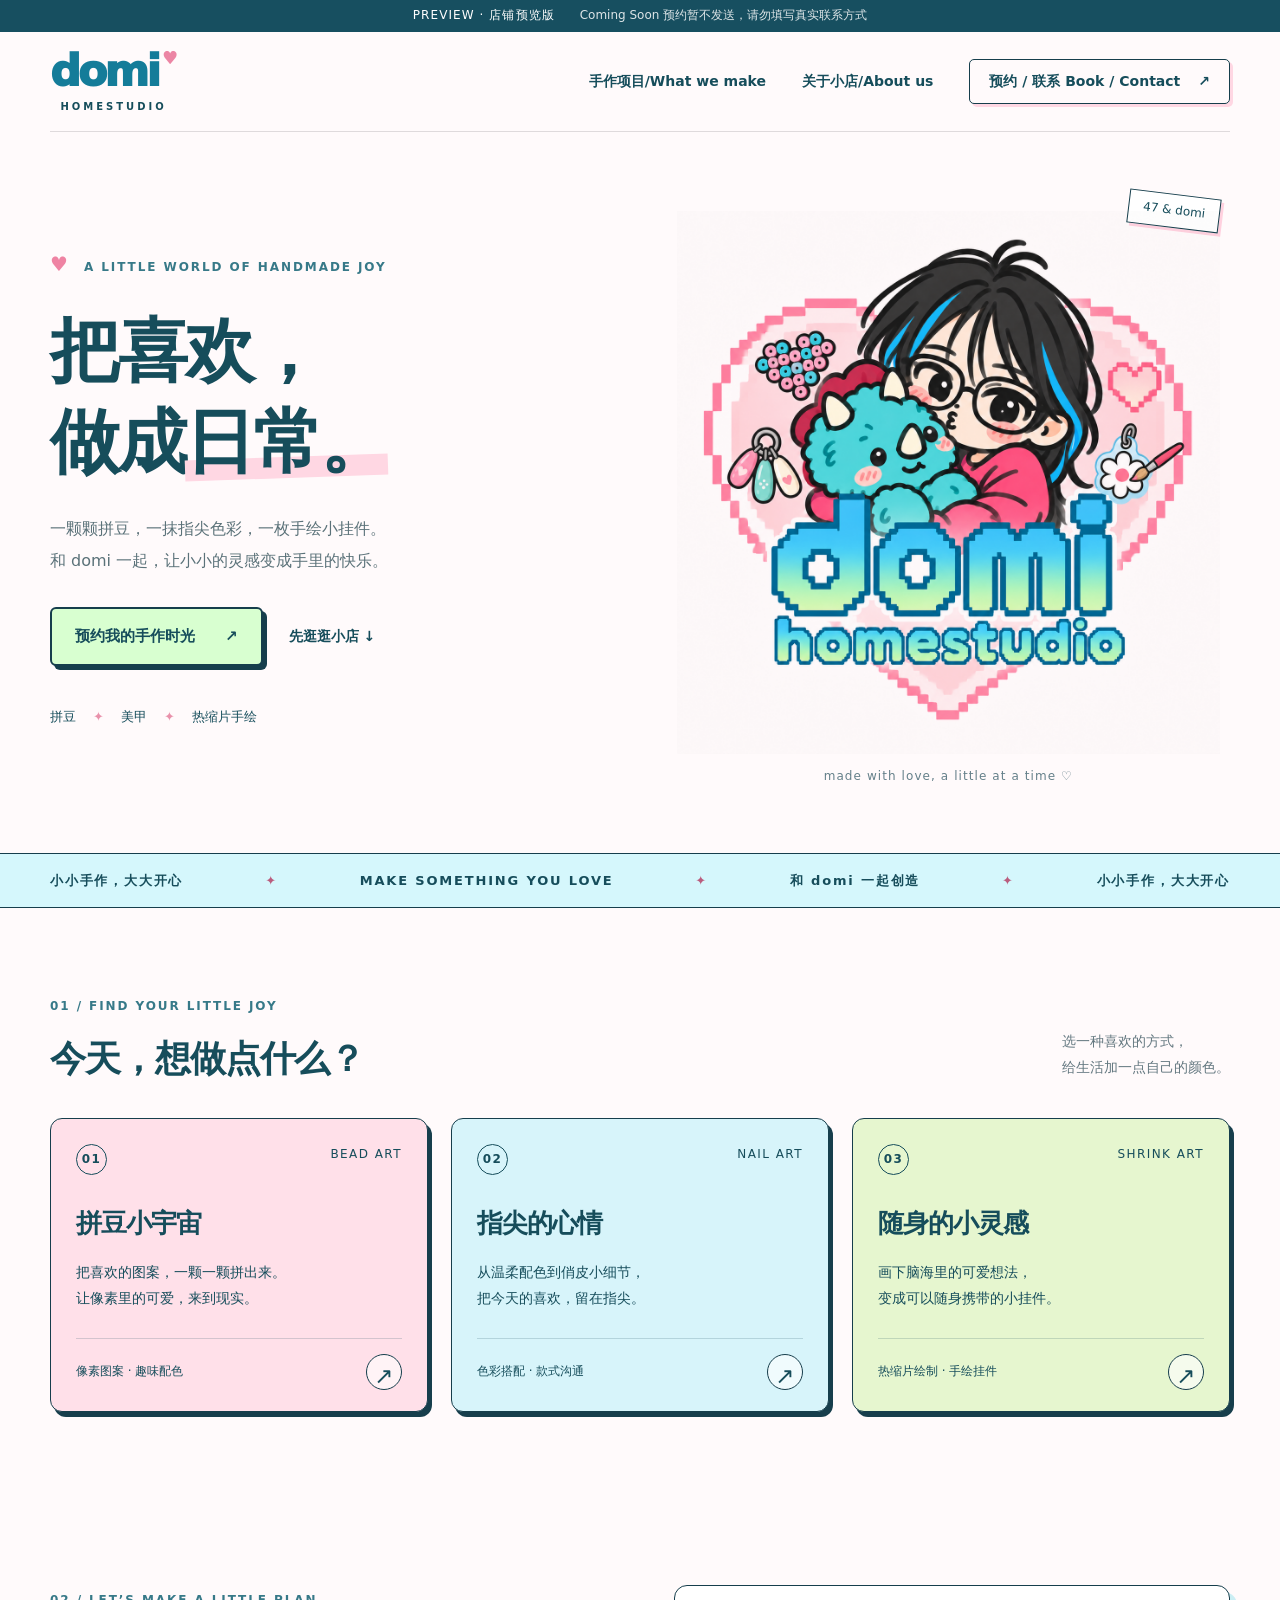
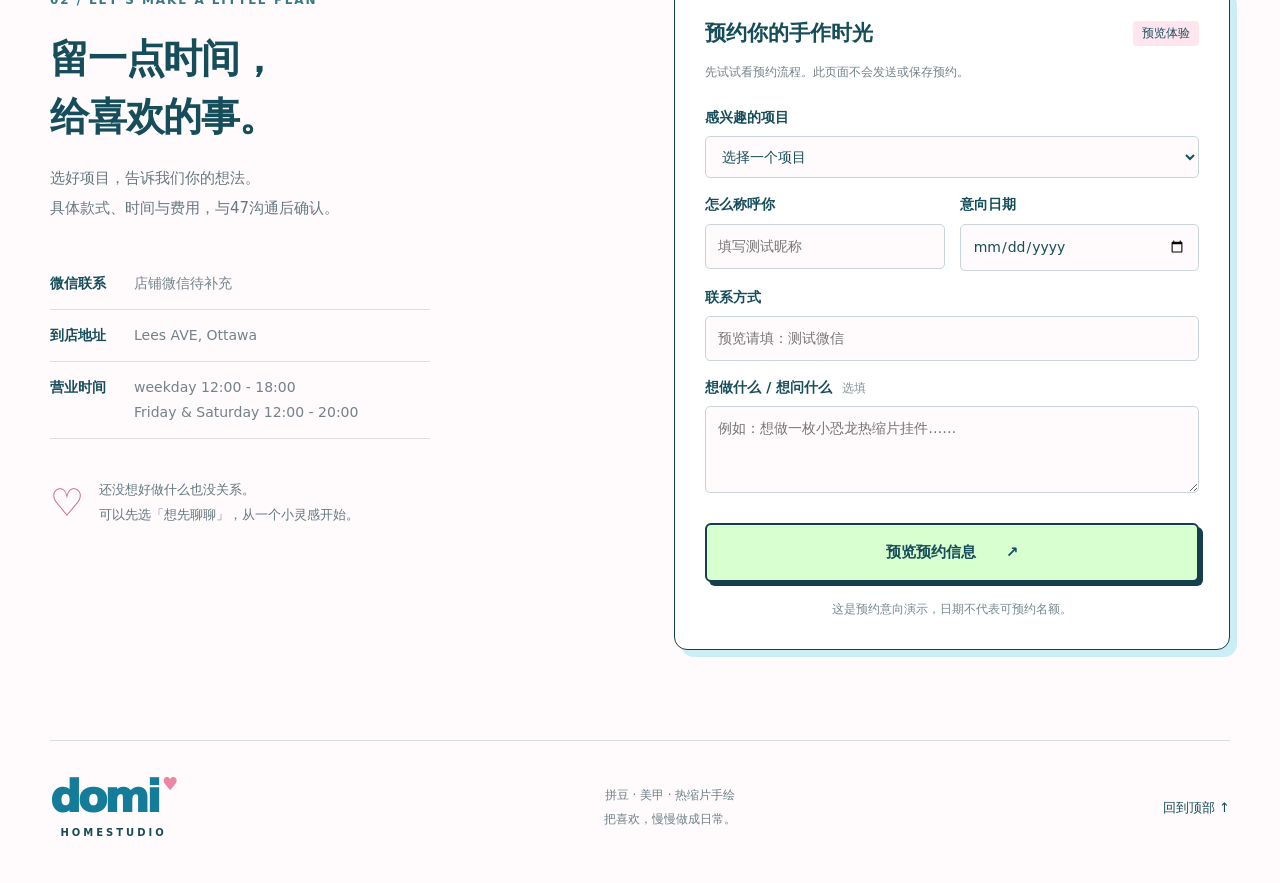
==== index.html @ f085764f "update something" ====
<!doctype html>
<html lang="zh-CN">

<head><meta charset="UTF-8">
    <meta name="viewport" content="width=device-width,initial-scale=1">
    <title>domi homestudio · 把喜欢，做成日常</title>
    <meta name="description" content="欢迎来到 domi 的手作小天地。探索拼豆、美甲与热缩片手绘，认识47和domi，预约属于你的手作时光。">
    <link rel="icon" href="favicon.svg" type="image/svg+xml">
    <link rel="stylesheet" href="style.css">
    <script src="app.js" defer></script>
</head>

<body>

<div class="preview-note">PREVIEW · 店铺预览版 <span>Coming Soon 预约暂不发送，请勿填写真实联系方式</span></div>

<header>
    <a class="brand" href="#home" aria-label="domi 首页">
    <strong>domi<span>♥</span></strong>
    <small>HOMESTUDIO</small></a>
    <nav aria-label="主导航">
        <a href="#crafts">手作项目/What we make</a>
        <a href="#about">关于小店/About us</a>
        <a href="#contact" class="nav-cta">预约 / 联系 Book / Contact<span>↗</span></a>
    </nav>
</header>

<main>

<section id="home" class="hero wrap">
    <div class="hero-copy">
        <div class="eyebrow">
            <span class="pixel-heart">♥</span>
             A LITTLE WORLD OF HANDMADE JOY
        </div>
        <h1>把喜欢，<br>做成<span class="highlight">日常。</span></h1>
        <p>一颗颗拼豆，一抹指尖色彩，一枚手绘小挂件。<br class="desktop">和 domi 一起，让小小的灵感变成手里的快乐。</p>
        <div class="hero-actions">
            <a href="#contact" class="button primary">预约我的手作时光 <span>↗</span></a>
            <a href="#crafts" class="text-link">先逛逛小店 ↓</a>
        </div>
        <div class="craft-tags">
            <span>拼豆</span><i>✦</i>
            <span>美甲</span><i>✦</i>
            <span>热缩片手绘</span>
        </div>
    </div>
    <div class="hero-art">
        <div class="art-label">47 & domi</div>
        <img src="domi-logo.png" alt="蓝色挑染、戴眼镜的47抱着小恐龙 domi，周围有拼豆、美甲和热缩片元素的品牌图标" width="1254" height="1254" fetchpriority="high">
        <div class="art-caption">made with love, a little at a time ♡</div>
    </div>
</section>

<div class="ribbon" aria-hidden="true">
    <span>小小手作，大大开心</span><b>✦</b>
    <span>MAKE SOMETHING YOU LOVE</span><b>✦</b>
    <span>和 domi 一起创造</span><b>✦</b>
    <span>小小手作，大大开心</span>
</div>

<section id="crafts" class="section wrap">
    <div class="section-heading">
        <div>
            <span class="eyebrow">01 / FIND YOUR LITTLE JOY</span>
            <h2>今天，想做点什么？</h2>
        </div>
            <p>选一种喜欢的方式，<br>给生活加一点自己的颜色。</p>
    </div>
    <div class="craft-grid">
        <article class="craft-card beads">
            <div class="card-top">
                <span>01</span><span>BEAD ART</span>
            </div>
            <h3>拼豆小宇宙</h3>
            <p>
                把喜欢的图案，一颗一颗拼出来。<br>让像素里的可爱，来到现实。
            </p>

            <div class="card-bottom">
                <span>
                    像素图案 · 趣味配色
                </span>
                <button type="button" data-project="拼豆" aria-label="选择拼豆项目">↗</button>
            </div>
        </article>
        <article class="craft-card nails">
            <div class="card-top">
                <span>02</span>
                <span>NAIL ART</span>
            </div>
            <h3>指尖的心情</h3>
            <p>从温柔配色到俏皮小细节，<br>把今天的喜欢，留在指尖。</p>
            <div class="card-bottom">
                <span>
                    色彩搭配 · 款式沟通
                </span>
                <button type="button" data-project="美甲" aria-label="选择美甲项目">↗</button>
            </div>
        </article>
        <article class="craft-card charms">
            <div class="card-top">
                <span>03</span>
                <span>SHRINK ART</span>
            </div>
                <h3>随身的小灵感</h3>
                <p>画下脑海里的可爱想法，<br>变成可以随身携带的小挂件。</p>
                <div class="card-bottom">
                    <span>
                        热缩片绘制 · 手绘挂件
                    </span>
                    <button type="button" data-project="热缩片手绘" aria-label="选择热缩片手绘项目">↗</button>
            </div>
        </article>
    </div>
</section>



<section id="contact" class="section wrap contact-section">
    <div class="contact-copy">
        <span class="eyebrow">02 / LET’S MAKE A LITTLE PLAN</span>
        <h2>留一点时间，<br>给喜欢的事。</h2>
        <p>选好项目，告诉我们你的想法。<br>具体款式、时间与费用，与47沟通后确认。</p>
        <dl class="contact-details">
            
            <div>
                <dt>微信联系</dt>
                <dd>店铺微信待补充</dd>
            </div>
            <div>
                <dt>到店地址</dt>
                <dd>Lees AVE, Ottawa</dd>
            </div>
            <div>
                <dt>营业时间</dt>
                <dd>weekday 12:00 - 18:00<br>
                    Friday & Saturday 12:00 - 20:00

                </dd>
            </div></dl>
            
            <div class="contact-tip">
                <span>♡</span>
                <p>还没想好做什么也没关系。<br>可以先选「想先聊聊」，从一个小灵感开始。</p>
            </div>

    </div>
    
    <div class="booking-panel">
        <div class="booking-title"><h3>预约你的手作时光</h3>
            <span>预览体验</span>
        </div>

        <p class="form-note">先试试看预约流程。此页面不会发送或保存预约。</p>
            <form id="booking">
                <label for="project">感兴趣的项目</label>
                <select id="project" name="project" required>
                    <option value="">选择一个项目</option>
                    <option>拼豆</option>
                    <option>美甲</option>
                    <option>热缩片手绘</option>
                    <option>想先聊聊</option></select>
                    <div class="form-row">
                        <div>
                            <label for="name">怎么称呼你</label>
                            <input id="name" name="name" maxlength="30" placeholder="填写测试昵称" required autocomplete="off">
                        </div>
                        <div>
                            <label for="date">意向日期</label>
                            <input id="date" name="date" type="date" required>
                        </div>
                    </div>
                    <label for="contact-input">联系方式</label>
                    <input id="contact-input" name="contact" maxlength="80" placeholder="预览请填：测试微信" required autocomplete="off">
                    <label for="message">想做什么 / 想问什么 <span>选填</span></label>
                    <textarea id="message" name="message" rows="3" maxlength="500" placeholder="例如：想做一枚小恐龙热缩片挂件……"></textarea>
                    <button class="button primary submit" type="submit">预览预约信息 <span>↗</span></button>
                    <p class="privacy-note">这是预约意向演示，日期不代表可预约名额。</p>
            </form>
    </div>
</section>
</main>
<footer class="wrap">
    <a class="brand" href="#home">
        <strong>domi<span>♥</span></strong>
        <small>HOMESTUDIO</small>
    </a>

    <p>拼豆 · 美甲 · 热缩片手绘<br>
        <span>把喜欢，慢慢做成日常。</span>
    </p>
    
    <a href="#home">回到顶部 ↑
    </a></footer>

<dialog id="summary">
    <div class="dialog-head">
        <span class="eyebrow">YOUR LITTLE PLAN</span>
        <button id="close-dialog" aria-label="关闭预约预览">×</button>
    </div>
    
    <h2>你的小计划，准备好啦。</h2>
    <p>以下为演示内容，
        <strong>尚未发送给店铺</strong>
        
        。真实预约入口将在补充联系方式后接入。
    </p>
        <pre id="summary-text"></pre>
    <div class="dialog-actions">
        <button id="copy-summary" class="button primary">复制预约意向</button>
        <button id="edit-summary" class="text-link">返回修改</button>
    </div>
    
    <p id="copy-status" role="status" aria-live="polite"></p>
</dialog>

</body></html>
---- style.css ----
:root{--ink:#164d5b;--teal:#076e8a;--pink:#ffd7e3;--blue:#4ac6e9;--mint:#d8ffd0;--paper:#fffafb;--line:#163e4c}*{box-sizing:border-box}html{scroll-behavior:smooth;scroll-padding-top:100px}body{margin:0;color:var(--ink);background:var(--paper);font-family:"Microsoft YaHei","PingFang SC",system-ui,sans-serif;font-size:16px;line-height:1.8}a{color:inherit;text-decoration:none}button,input,select,textarea{font:inherit}button,a,input,textarea,select{-webkit-tap-highlight-color:transparent}button{cursor:pointer}a:focus-visible,button:focus-visible{outline:3px solid #0585aa;outline-offset:5px}button:disabled{cursor:default}.wrap,header{width:min(1180px,calc(100% - 80px));margin:auto}.preview-note{background:#174f60;color:white;text-align:center;font-size:12px;letter-spacing:.09em;padding:5px 12px}.preview-note span{margin-left:20px;opacity:.85;letter-spacing:0}header{height:100px;display:flex;align-items:center;justify-content:space-between;border-bottom:1px solid #dfdadc}.brand{display:inline-flex;flex-direction:column;line-height:1;align-items:center}.brand strong{font-size:43px;letter-spacing:-3px;color:#147c99;font-weight:950}.brand strong span{font-size:17px;color:#ec85a4;vertical-align:top;margin-left:4px;letter-spacing:0}.brand small{font-size:10px;letter-spacing:3px;margin-top:9px;font-weight:800}nav{display:flex;align-items:center;gap:36px;font-size:14px;font-weight:700}.nav-cta{border:1.5px solid var(--line);padding:9px 19px;border-radius:5px;box-shadow:3px 3px 0 var(--pink)}.nav-cta span{margin-left:18px}.hero{display:grid;grid-template-columns:1.05fr 1fr;align-items:center;padding:55px 0 65px;gap:25px}.eyebrow{font-size:12px;letter-spacing:.16em;font-weight:800;color:#377988}.pixel-heart{color:#ef83a3;font-size:20px;margin-right:8px}.hero h1{font-size:clamp(48px,5.5vw,76px);font-weight:900;line-height:1.3;letter-spacing:-.035em;margin:24px 0}.highlight{position:relative;z-index:0}.highlight:after{content:"";position:absolute;left:0;right:0;bottom:5px;height:26%;background:var(--pink);z-index:-1;transform:rotate(-2deg)}.hero p{color:#5b7279;font-size:16px;line-height:2}.hero-actions{display:flex;align-items:center;gap:26px;margin-top:30px}.button{display:inline-flex;justify-content:center;align-items:center;gap:30px;padding:14px 23px;border:2px solid var(--line);border-radius:6px;font-weight:800;font-size:15px;transition:transform .15s,box-shadow .15s}.primary{background:var(--mint);color:var(--ink);box-shadow:4px 4px 0 var(--line)}.button:hover{transform:translate(-1px,-2px);box-shadow:5px 6px 0 var(--line)}.text-link{font-size:14px;font-weight:700;border:0;background:none;padding:8px 0}.craft-tags{display:flex;align-items:center;gap:17px;font-size:13px;margin-top:39px}.craft-tags i{color:#e991ab;font-style:normal}.hero-art{position:relative;padding:24px 10px 0}.hero-art img{width:100%;height:auto;display:block;mix-blend-mode:multiply}.art-label{position:absolute;top:7px;right:10px;background:#fff;border:1.5px solid var(--line);font-size:12px;padding:5px 14px;transform:rotate(7deg);box-shadow:3px 3px 0 #ffd1df}.art-caption{text-align:center;font-size:12px;letter-spacing:.09em;color:#65808a;margin-top:12px}.ribbon{background:#d5f7fc;border-block:1.5px solid var(--line);padding:15px 25px;display:flex;justify-content:space-around;align-items:center;gap:32px;overflow:hidden;white-space:nowrap;font-size:13px;font-weight:800;letter-spacing:.14em}.ribbon b{color:#ba5d7e}.section{padding:83px 0 90px}.section-heading{display:flex;justify-content:space-between;align-items:end;margin-bottom:32px}h2{font-size:36px;line-height:1.5;letter-spacing:-.03em;margin:12px 0 0;font-weight:900}.section-heading p{font-size:14px;color:#647880;margin:0 0 6px}.craft-grid{display:grid;grid-template-columns:repeat(3,1fr);gap:23px}.craft-card{border:1.5px solid var(--line);border-radius:12px;padding:25px 25px 21px;box-shadow:4px 5px 0 #173e4c;transition:transform .2s}.craft-card:hover{transform:translateY(-4px)}.beads{background:#ffe0e9}.nails{background:#d7f4fa}.charms{background:#e6f6cf}.card-top{display:flex;justify-content:space-between;font-size:12px;letter-spacing:.12em}.card-top span:first-child{font-weight:800;border:1px solid currentColor;border-radius:50%;width:31px;height:31px;display:grid;place-items:center}.craft-card h3{font-size:26px;margin:25px 0 12px;letter-spacing:-.04em}.craft-card p{font-size:14px;line-height:1.9;margin:0 0 26px}.card-bottom{display:flex;align-items:center;justify-content:space-between;border-top:1px solid #164d5b30;padding-top:15px;font-size:12px}.card-bottom button{background:#ffffffa0;border:1px solid var(--line);width:36px;height:36px;border-radius:50%;font-size:23px;color:var(--ink)}.about-section{background-color:#fff0f4;background-image:linear-gradient(#e2b7c21c 1px,transparent 1px),linear-gradient(90deg,#e2b7c21c 1px,transparent 1px);background-size:24px 24px;border-block:1px solid #f2d9e1;padding:63px 0}.about-grid{display:grid;grid-template-columns:.85fr 1.15fr;gap:86px;align-items:center}.owner-art{position:relative;max-width:360px;background:white;border:1.5px solid var(--line);padding:17px 17px 45px;transform:rotate(-4deg);box-shadow:7px 7px 0 #edb3c5;margin:10px auto}.owner-art img{width:100%;height:auto;display:block}.owner-label{display:block;text-align:center;font-size:12px;letter-spacing:.16em;margin-top:18px}.about-copy h2{font-size:32px;margin:12px 0 20px}.about-copy h2 span{color:#ba5477}.about-copy p{font-size:15px;line-height:2;color:#536c74}.about-copy .handwritten{font-weight:700;color:#a64669;margin-top:24px}.contact-section{display:grid;grid-template-columns:1fr 1.05fr;gap:95px}.contact-copy h2{font-size:39px;margin:16px 0}.contact-copy>p{font-size:15px;color:#647880;line-height:2}.contact-details{margin-top:35px;max-width:380px}.contact-details div{display:flex;gap:28px;border-bottom:1px solid #e1dbdd;padding:13px 0;font-size:14px}.contact-details dt{font-weight:800}.contact-details dd{margin:0;color:#73838a}.contact-tip{display:flex;gap:15px;align-items:center;margin-top:26px}.contact-tip>span{font-size:38px;color:#ca6587}.contact-tip p{font-size:13px;line-height:1.9;color:#607780}.booking-panel{background:white;border:1.5px solid var(--line);border-radius:13px;box-shadow:7px 7px 0 #cbeef4;padding:29px 30px}.booking-title{display:flex;align-items:center;justify-content:space-between;gap:10px}.booking-title h3{font-size:21px;margin:0}.booking-title>span{background:#ffe6ee;padding:2px 9px;border-radius:4px;font-size:12px;white-space:nowrap}.form-note{font-size:12px;color:#748188;margin:9px 0 22px}label{display:block;font-size:14px;font-weight:700;margin:14px 0 6px}label span{color:#869398;font-weight:400;font-size:12px;margin-left:5px}input,select,textarea{width:100%;min-width:0;background:#fffafb;border:1px solid #c9d5d8;border-radius:5px;padding:11px 12px;color:var(--ink);font-size:14px;line-height:1.5}input:focus,select:focus,textarea:focus{outline:2px solid #53b5cf;outline-offset:1px}textarea{resize:vertical}.form-row{display:grid;grid-template-columns:1fr 1fr;gap:15px}.submit{width:100%;margin-top:20px}.privacy-note{font-size:12px;text-align:center;color:#75888e;margin:17px 0 0}footer{border-top:1px solid #d8dee0;display:flex;justify-content:space-between;align-items:center;padding:30px 0 40px}footer p{font-size:12px;text-align:center;line-height:2;color:#6a8087}footer p span{font-size:12px}footer>a:last-child{font-size:13px}dialog{width:min(540px,calc(100% - 32px));max-height:90vh;border:2px solid var(--line);border-radius:14px;padding:28px;color:var(--ink);background:#fffafb;box-shadow:8px 8px 0 #a7d5df}dialog::backdrop{background:#143e4b88;backdrop-filter:blur(4px)}.dialog-head{display:flex;justify-content:space-between;align-items:center}.dialog-head button{font-size:28px;border:0;background:none;color:var(--ink);padding:0 7px}dialog h2{font-size:26px}dialog p{font-size:14px}pre{font-family:inherit;font-size:14px;white-space:pre-wrap;overflow-wrap:anywhere;line-height:1.9;background:#e4f6f8;padding:18px;border-radius:7px}.dialog-actions{display:flex;gap:25px;align-items:center}#copy-status{min-height:1.8em;margin-bottom:0;color:#26738b}@media(min-width:1500px){.hero{padding-block:70px}.hero h1{font-size:79px}}@media(max-width:900px){.wrap,header{width:calc(100% - 44px)}.hero{gap:5px}.hero h1{font-size:54px}.hero-actions{gap:18px;flex-wrap:wrap}.hero-art{padding:0}.art-label{top:-15px}.craft-card{padding:20px 17px}.craft-card h3{font-size:23px}.craft-card p br{display:none}.about-grid{gap:42px}.contact-section{gap:40px}.booking-panel{padding:24px 20px}.booking-title{flex-wrap:wrap}}@media(max-width:640px){.preview-note{font-size:11px;letter-spacing:0}.preview-note span{display:block;margin:0;font-size:11px}header{height:85px}.brand strong{font-size:34px}.brand small{font-size:8px;letter-spacing:2px}nav{gap:15px;font-size:12px}.nav-cta{padding:7px 9px;box-shadow:2px 2px 0 var(--pink)}.nav-cta span{display:none}.hero{grid-template-columns:1fr;padding-top:37px;padding-bottom:36px;gap:26px}.hero h1{font-size:53px;margin:17px 0}.hero p{font-size:14px}.hero .eyebrow{font-size:10px;letter-spacing:.1em}.hero-actions{margin-top:23px}.button{font-size:14px;padding:12px 17px;gap:20px}.craft-tags{margin-top:25px}.hero-art{width:min(400px,100%);margin:auto;padding:13px}.art-label{top:12px;right:0}.art-caption{margin-top:3px;font-size:11px}.ribbon{justify-content:flex-start;padding:12px 20px;gap:25px;font-size:11px}.section{padding:49px 0}.section-heading{align-items:start;gap:10px}.section-heading p{display:none}h2{font-size:29px}.eyebrow{font-size:10px}.craft-grid{grid-template-columns:1fr;gap:20px}.craft-card{padding:23px}.craft-card h3{margin-top:13px;font-size:26px}.craft-card p{margin-bottom:19px}.card-bottom{font-size:13px}.about-section{padding:40px 0}.about-grid{grid-template-columns:1fr;gap:31px}.owner-art{max-width:260px;padding-bottom:20px;order:2}.about-copy h2{font-size:28px}.about-copy p{font-size:14px}.contact-section{grid-template-columns:1fr;gap:25px}.contact-copy h2{font-size:32px}.contact-details{max-width:none;margin-top:22px}.contact-tip{margin-top:17px}.booking-panel{padding:23px 18px}.booking-title h3{font-size:20px}.form-row{gap:10px}input,select,textarea{font-size:16px}.form-note{line-height:1.8}.privacy-note{font-size:11px}footer{gap:15px;flex-wrap:wrap}footer p{font-size:11px;text-align:right}footer>a:last-child{width:100%;text-align:center;font-size:12px}dialog{padding:22px}dialog h2{font-size:22px}.dialog-actions{gap:15px}}@media(prefers-reduced-motion:reduce){html{scroll-behavior:auto}*{transition:none!important}}
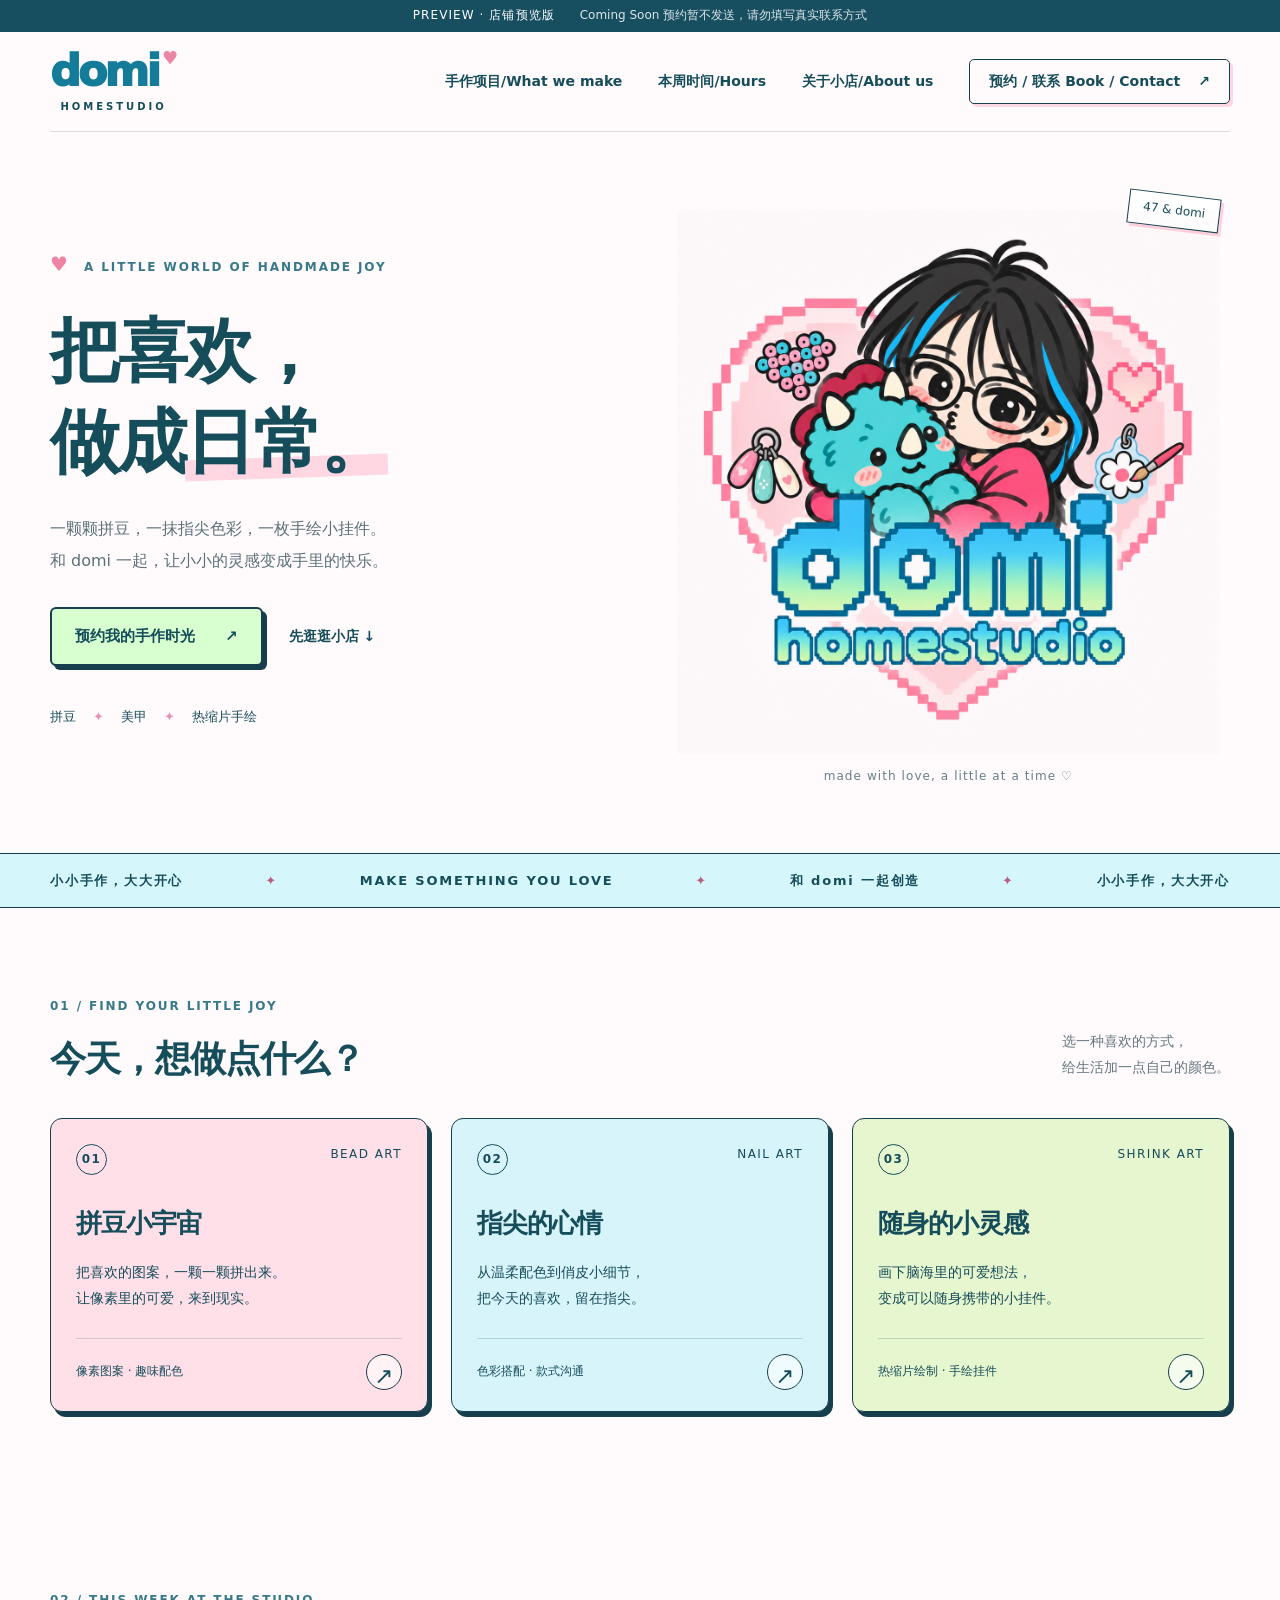
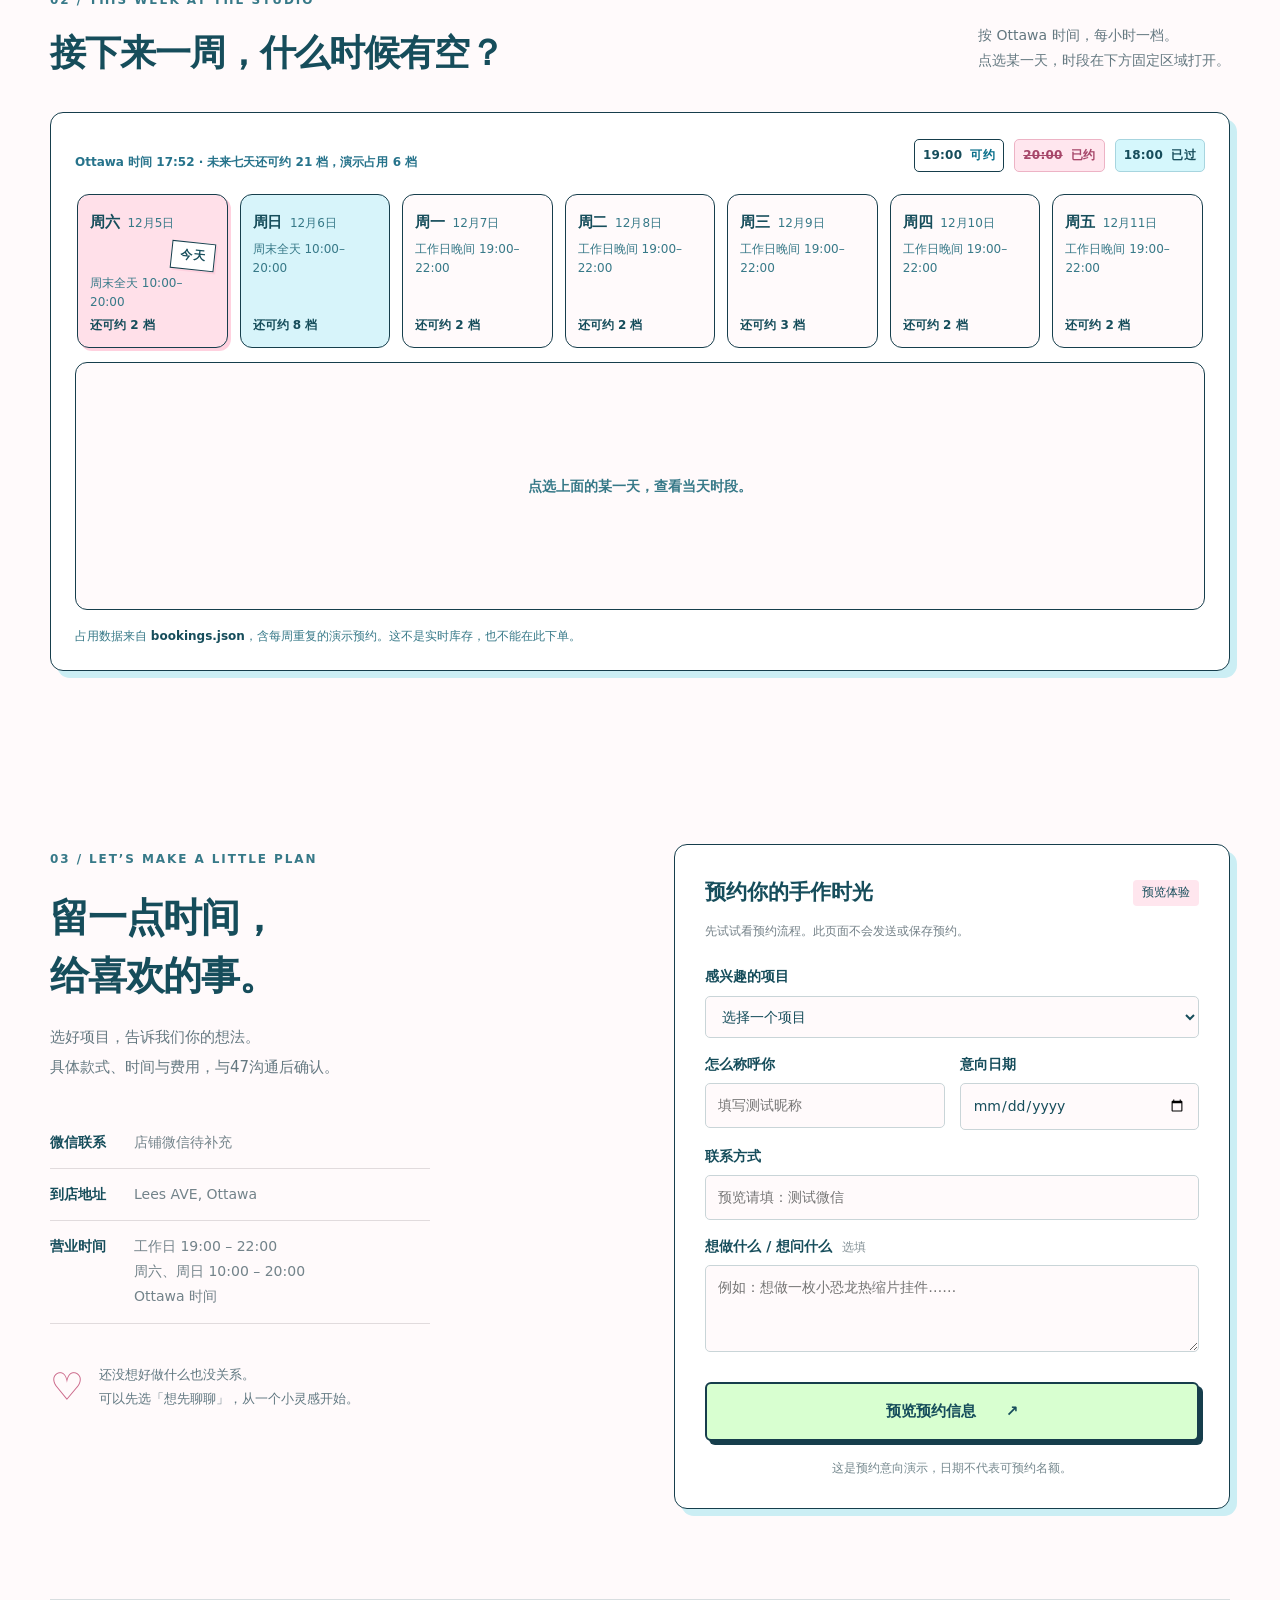
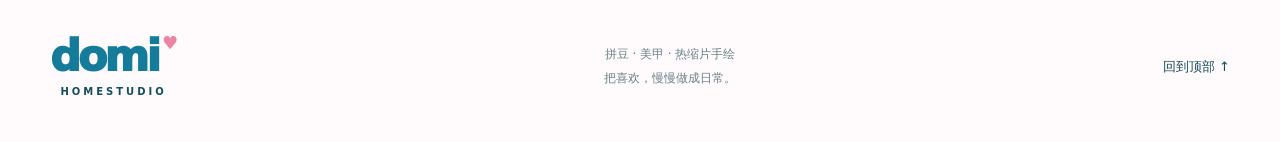
==== commit ae825e73: "Add this week's studio availability board. Show the next 7 Ottawa days as equal-height selectors and" ====
--- a/index.html
+++ b/index.html
@@ -20,6 +20,7 @@
     <small>HOMESTUDIO</small></a>
     <nav aria-label="主导航">
         <a href="#crafts">手作项目/What we make</a>
+        <a href="#week">本周时间/Hours</a>
         <a href="#about">关于小店/About us</a>
         <a href="#contact" class="nav-cta">预约 / 联系 Book / Contact<span>↗</span></a>
     </nav>
@@ -115,11 +116,35 @@
     </div>
 </section>
 
-
+<section id="week" class="section wrap week-section">
+    <div class="section-heading">
+        <div>
+            <span class="eyebrow">02 / THIS WEEK AT THE STUDIO</span>
+            <h2 id="week-heading">接下来一周，什么时候有空？</h2>
+        </div>
+        <p>按 Ottawa 时间，每小时一档。<br>点选某一天，时段在下方固定区域打开。</p>
+    </div>
+    <div class="week-panel">
+        <div class="week-panel-top">
+            <p id="week-summary" class="week-summary" aria-live="polite">正在查看本周空档……</p>
+            <ul class="week-legend" aria-label="时段状态说明">
+                <li><span class="slot open" aria-hidden="true"><span class="slot-time">19:00</span><span class="slot-state">可约</span></span></li>
+                <li><span class="slot booked" aria-hidden="true"><span class="slot-time">20:00</span><span class="slot-state">已约</span></span></li>
+                <li><span class="slot past" aria-hidden="true"><span class="slot-time">18:00</span><span class="slot-state">已过</span></span></li>
+            </ul>
+        </div>
+        <div id="week-board" class="week-board" role="tablist" aria-label="接下来七天"></div>
+        <div id="week-slot-panel" class="week-slot-panel" role="tabpanel" aria-live="polite">
+            <p class="week-slot-empty">点选上面的某一天，查看当天时段。</p>
+        </div>
+        <p class="week-note">占用数据来自 <code>bookings.json</code>，含每周重复的演示预约。这不是实时库存，也不能在此下单。</p>
+        <noscript><p class="week-note">请开启 JavaScript 查看接下来七天的可约时段。工作日 19:00–22:00，周末 10:00–20:00。</p></noscript>
+    </div>
+</section>
 
 <section id="contact" class="section wrap contact-section">
     <div class="contact-copy">
-        <span class="eyebrow">02 / LET’S MAKE A LITTLE PLAN</span>
+        <span class="eyebrow">03 / LET’S MAKE A LITTLE PLAN</span>
         <h2>留一点时间，<br>给喜欢的事。</h2>
         <p>选好项目，告诉我们你的想法。<br>具体款式、时间与费用，与47沟通后确认。</p>
         <dl class="contact-details">
@@ -134,9 +159,9 @@
             </div>
             <div>
                 <dt>营业时间</dt>
-                <dd>weekday 12:00 - 18:00<br>
-                    Friday & Saturday 12:00 - 20:00
-
+                <dd>工作日 19:00 – 22:00<br>
+                    周六、周日 10:00 – 20:00<br>
+                    Ottawa 时间
                 </dd>
             </div></dl>
             
--- a/style.css
+++ b/style.css
@@ -1 +1,52 @@
 :root{--ink:#164d5b;--teal:#076e8a;--pink:#ffd7e3;--blue:#4ac6e9;--mint:#d8ffd0;--paper:#fffafb;--line:#163e4c}*{box-sizing:border-box}html{scroll-behavior:smooth;scroll-padding-top:100px}body{margin:0;color:var(--ink);background:var(--paper);font-family:"Microsoft YaHei","PingFang SC",system-ui,sans-serif;font-size:16px;line-height:1.8}a{color:inherit;text-decoration:none}button,input,select,textarea{font:inherit}button,a,input,textarea,select{-webkit-tap-highlight-color:transparent}button{cursor:pointer}a:focus-visible,button:focus-visible{outline:3px solid #0585aa;outline-offset:5px}button:disabled{cursor:default}.wrap,header{width:min(1180px,calc(100% - 80px));margin:auto}.preview-note{background:#174f60;color:white;text-align:center;font-size:12px;letter-spacing:.09em;padding:5px 12px}.preview-note span{margin-left:20px;opacity:.85;letter-spacing:0}header{height:100px;display:flex;align-items:center;justify-content:space-between;border-bottom:1px solid #dfdadc}.brand{display:inline-flex;flex-direction:column;line-height:1;align-items:center}.brand strong{font-size:43px;letter-spacing:-3px;color:#147c99;font-weight:950}.brand strong span{font-size:17px;color:#ec85a4;vertical-align:top;margin-left:4px;letter-spacing:0}.brand small{font-size:10px;letter-spacing:3px;margin-top:9px;font-weight:800}nav{display:flex;align-items:center;gap:36px;font-size:14px;font-weight:700}.nav-cta{border:1.5px solid var(--line);padding:9px 19px;border-radius:5px;box-shadow:3px 3px 0 var(--pink)}.nav-cta span{margin-left:18px}.hero{display:grid;grid-template-columns:1.05fr 1fr;align-items:center;padding:55px 0 65px;gap:25px}.eyebrow{font-size:12px;letter-spacing:.16em;font-weight:800;color:#377988}.pixel-heart{color:#ef83a3;font-size:20px;margin-right:8px}.hero h1{font-size:clamp(48px,5.5vw,76px);font-weight:900;line-height:1.3;letter-spacing:-.035em;margin:24px 0}.highlight{position:relative;z-index:0}.highlight:after{content:"";position:absolute;left:0;right:0;bottom:5px;height:26%;background:var(--pink);z-index:-1;transform:rotate(-2deg)}.hero p{color:#5b7279;font-size:16px;line-height:2}.hero-actions{display:flex;align-items:center;gap:26px;margin-top:30px}.button{display:inline-flex;justify-content:center;align-items:center;gap:30px;padding:14px 23px;border:2px solid var(--line);border-radius:6px;font-weight:800;font-size:15px;transition:transform .15s,box-shadow .15s}.primary{background:var(--mint);color:var(--ink);box-shadow:4px 4px 0 var(--line)}.button:hover{transform:translate(-1px,-2px);box-shadow:5px 6px 0 var(--line)}.text-link{font-size:14px;font-weight:700;border:0;background:none;padding:8px 0}.craft-tags{display:flex;align-items:center;gap:17px;font-size:13px;margin-top:39px}.craft-tags i{color:#e991ab;font-style:normal}.hero-art{position:relative;padding:24px 10px 0}.hero-art img{width:100%;height:auto;display:block;mix-blend-mode:multiply}.art-label{position:absolute;top:7px;right:10px;background:#fff;border:1.5px solid var(--line);font-size:12px;padding:5px 14px;transform:rotate(7deg);box-shadow:3px 3px 0 #ffd1df}.art-caption{text-align:center;font-size:12px;letter-spacing:.09em;color:#65808a;margin-top:12px}.ribbon{background:#d5f7fc;border-block:1.5px solid var(--line);padding:15px 25px;display:flex;justify-content:space-around;align-items:center;gap:32px;overflow:hidden;white-space:nowrap;font-size:13px;font-weight:800;letter-spacing:.14em}.ribbon b{color:#ba5d7e}.section{padding:83px 0 90px}.section-heading{display:flex;justify-content:space-between;align-items:end;margin-bottom:32px}h2{font-size:36px;line-height:1.5;letter-spacing:-.03em;margin:12px 0 0;font-weight:900}.section-heading p{font-size:14px;color:#647880;margin:0 0 6px}.craft-grid{display:grid;grid-template-columns:repeat(3,1fr);gap:23px}.craft-card{border:1.5px solid var(--line);border-radius:12px;padding:25px 25px 21px;box-shadow:4px 5px 0 #173e4c;transition:transform .2s}.craft-card:hover{transform:translateY(-4px)}.beads{background:#ffe0e9}.nails{background:#d7f4fa}.charms{background:#e6f6cf}.card-top{display:flex;justify-content:space-between;font-size:12px;letter-spacing:.12em}.card-top span:first-child{font-weight:800;border:1px solid currentColor;border-radius:50%;width:31px;height:31px;display:grid;place-items:center}.craft-card h3{font-size:26px;margin:25px 0 12px;letter-spacing:-.04em}.craft-card p{font-size:14px;line-height:1.9;margin:0 0 26px}.card-bottom{display:flex;align-items:center;justify-content:space-between;border-top:1px solid #164d5b30;padding-top:15px;font-size:12px}.card-bottom button{background:#ffffffa0;border:1px solid var(--line);width:36px;height:36px;border-radius:50%;font-size:23px;color:var(--ink)}.about-section{background-color:#fff0f4;background-image:linear-gradient(#e2b7c21c 1px,transparent 1px),linear-gradient(90deg,#e2b7c21c 1px,transparent 1px);background-size:24px 24px;border-block:1px solid #f2d9e1;padding:63px 0}.about-grid{display:grid;grid-template-columns:.85fr 1.15fr;gap:86px;align-items:center}.owner-art{position:relative;max-width:360px;background:white;border:1.5px solid var(--line);padding:17px 17px 45px;transform:rotate(-4deg);box-shadow:7px 7px 0 #edb3c5;margin:10px auto}.owner-art img{width:100%;height:auto;display:block}.owner-label{display:block;text-align:center;font-size:12px;letter-spacing:.16em;margin-top:18px}.about-copy h2{font-size:32px;margin:12px 0 20px}.about-copy h2 span{color:#ba5477}.about-copy p{font-size:15px;line-height:2;color:#536c74}.about-copy .handwritten{font-weight:700;color:#a64669;margin-top:24px}.contact-section{display:grid;grid-template-columns:1fr 1.05fr;gap:95px}.contact-copy h2{font-size:39px;margin:16px 0}.contact-copy>p{font-size:15px;color:#647880;line-height:2}.contact-details{margin-top:35px;max-width:380px}.contact-details div{display:flex;gap:28px;border-bottom:1px solid #e1dbdd;padding:13px 0;font-size:14px}.contact-details dt{font-weight:800}.contact-details dd{margin:0;color:#73838a}.contact-tip{display:flex;gap:15px;align-items:center;margin-top:26px}.contact-tip>span{font-size:38px;color:#ca6587}.contact-tip p{font-size:13px;line-height:1.9;color:#607780}.booking-panel{background:white;border:1.5px solid var(--line);border-radius:13px;box-shadow:7px 7px 0 #cbeef4;padding:29px 30px}.booking-title{display:flex;align-items:center;justify-content:space-between;gap:10px}.booking-title h3{font-size:21px;margin:0}.booking-title>span{background:#ffe6ee;padding:2px 9px;border-radius:4px;font-size:12px;white-space:nowrap}.form-note{font-size:12px;color:#748188;margin:9px 0 22px}label{display:block;font-size:14px;font-weight:700;margin:14px 0 6px}label span{color:#869398;font-weight:400;font-size:12px;margin-left:5px}input,select,textarea{width:100%;min-width:0;background:#fffafb;border:1px solid #c9d5d8;border-radius:5px;padding:11px 12px;color:var(--ink);font-size:14px;line-height:1.5}input:focus,select:focus,textarea:focus{outline:2px solid #53b5cf;outline-offset:1px}textarea{resize:vertical}.form-row{display:grid;grid-template-columns:1fr 1fr;gap:15px}.submit{width:100%;margin-top:20px}.privacy-note{font-size:12px;text-align:center;color:#75888e;margin:17px 0 0}footer{border-top:1px solid #d8dee0;display:flex;justify-content:space-between;align-items:center;padding:30px 0 40px}footer p{font-size:12px;text-align:center;line-height:2;color:#6a8087}footer p span{font-size:12px}footer>a:last-child{font-size:13px}dialog{width:min(540px,calc(100% - 32px));max-height:90vh;border:2px solid var(--line);border-radius:14px;padding:28px;color:var(--ink);background:#fffafb;box-shadow:8px 8px 0 #a7d5df}dialog::backdrop{background:#143e4b88;backdrop-filter:blur(4px)}.dialog-head{display:flex;justify-content:space-between;align-items:center}.dialog-head button{font-size:28px;border:0;background:none;color:var(--ink);padding:0 7px}dialog h2{font-size:26px}dialog p{font-size:14px}pre{font-family:inherit;font-size:14px;white-space:pre-wrap;overflow-wrap:anywhere;line-height:1.9;background:#e4f6f8;padding:18px;border-radius:7px}.dialog-actions{display:flex;gap:25px;align-items:center}#copy-status{min-height:1.8em;margin-bottom:0;color:#26738b}@media(min-width:1500px){.hero{padding-block:70px}.hero h1{font-size:79px}}@media(max-width:900px){.wrap,header{width:calc(100% - 44px)}.hero{gap:5px}.hero h1{font-size:54px}.hero-actions{gap:18px;flex-wrap:wrap}.hero-art{padding:0}.art-label{top:-15px}.craft-card{padding:20px 17px}.craft-card h3{font-size:23px}.craft-card p br{display:none}.about-grid{gap:42px}.contact-section{gap:40px}.booking-panel{padding:24px 20px}.booking-title{flex-wrap:wrap}}@media(max-width:640px){.preview-note{font-size:11px;letter-spacing:0}.preview-note span{display:block;margin:0;font-size:11px}header{height:85px}.brand strong{font-size:34px}.brand small{font-size:8px;letter-spacing:2px}nav{gap:15px;font-size:12px}.nav-cta{padding:7px 9px;box-shadow:2px 2px 0 var(--pink)}.nav-cta span{display:none}.hero{grid-template-columns:1fr;padding-top:37px;padding-bottom:36px;gap:26px}.hero h1{font-size:53px;margin:17px 0}.hero p{font-size:14px}.hero .eyebrow{font-size:10px;letter-spacing:.1em}.hero-actions{margin-top:23px}.button{font-size:14px;padding:12px 17px;gap:20px}.craft-tags{margin-top:25px}.hero-art{width:min(400px,100%);margin:auto;padding:13px}.art-label{top:12px;right:0}.art-caption{margin-top:3px;font-size:11px}.ribbon{justify-content:flex-start;padding:12px 20px;gap:25px;font-size:11px}.section{padding:49px 0}.section-heading{align-items:start;gap:10px}.section-heading p{display:none}h2{font-size:29px}.eyebrow{font-size:10px}.craft-grid{grid-template-columns:1fr;gap:20px}.craft-card{padding:23px}.craft-card h3{margin-top:13px;font-size:26px}.craft-card p{margin-bottom:19px}.card-bottom{font-size:13px}.about-section{padding:40px 0}.about-grid{grid-template-columns:1fr;gap:31px}.owner-art{max-width:260px;padding-bottom:20px;order:2}.about-copy h2{font-size:28px}.about-copy p{font-size:14px}.contact-section{grid-template-columns:1fr;gap:25px}.contact-copy h2{font-size:32px}.contact-details{max-width:none;margin-top:22px}.contact-tip{margin-top:17px}.booking-panel{padding:23px 18px}.booking-title h3{font-size:20px}.form-row{gap:10px}input,select,textarea{font-size:16px}.form-note{line-height:1.8}.privacy-note{font-size:11px}footer{gap:15px;flex-wrap:wrap}footer p{font-size:11px;text-align:right}footer>a:last-child{width:100%;text-align:center;font-size:12px}dialog{padding:22px}dialog h2{font-size:22px}.dialog-actions{gap:15px}}@media(prefers-reduced-motion:reduce){html{scroll-behavior:auto}*{transition:none!important}}
+.week-panel{background:#fff;border:1.5px solid var(--line);border-radius:13px;box-shadow:7px 7px 0 #cbeef4;padding:26px 24px 22px}
+.week-panel-top{display:flex;justify-content:space-between;align-items:end;gap:18px;margin-bottom:18px;flex-wrap:wrap}
+.week-summary{margin:0;font-size:12px;font-weight:700;color:#26738b;max-width:42ch;line-height:1.6}
+.week-legend{display:flex;gap:10px;list-style:none;margin:0;padding:0;flex-wrap:wrap}
+.week-board{display:grid;grid-template-columns:repeat(7,minmax(128px,1fr));gap:12px;overflow-x:auto;align-items:stretch;padding:4px 2px 10px;scrollbar-color:#163e4c #d5f7fc}
+.week-board::-webkit-scrollbar{height:8px}
+.week-board::-webkit-scrollbar-thumb{background:#163e4c;border-radius:4px}
+.week-board::-webkit-scrollbar-track{background:#d5f7fc}
+.week-day{display:flex;flex-direction:column;gap:4px;border:1.5px solid var(--line);border-radius:12px;padding:14px 12px 12px;background:var(--paper);min-width:128px;min-height:118px;text-align:left;color:var(--ink);transition:transform .15s,box-shadow .15s}
+.week-day.is-weekend{background:#d7f4fa}
+.week-day.is-today{background:#ffe0e9;box-shadow:3px 3px 0 #ffd1df}
+.week-day:hover:not(.is-selected){transform:translateY(-2px)}
+.week-day.is-selected{box-shadow:4px 4px 0 var(--line);transform:translate(-1px,-2px)}
+.week-day-head{display:flex;flex-wrap:wrap;align-items:baseline;gap:6px 8px}
+.week-day-name{font-size:15px;font-weight:800;letter-spacing:-.02em}
+.week-day-head time{font-size:12px;color:#377988;font-variant-numeric:tabular-nums}
+.week-day-flag{margin-left:auto;background:#fff;border:1.5px solid var(--line);font-size:12px;font-weight:800;letter-spacing:.08em;padding:2px 8px;transform:rotate(6deg);box-shadow:2px 2px 0 #ffd1df}
+.week-day-hours,.week-day-count{margin:0;font-size:12px;line-height:1.6;color:#377988}
+.week-day-count{font-weight:700;color:var(--ink);margin-top:auto}
+.week-slot-panel{margin-top:4px;border:1.5px solid var(--line);border-radius:12px;background:var(--paper);min-height:248px;padding:16px 18px;display:grid;align-content:start;gap:12px}
+.week-slot-panel:has(.week-slot-empty){place-items:center;align-content:center}
+.week-slot-empty{margin:0;font-size:14px;font-weight:700;color:#377988;text-align:center}
+.week-slot-head h3{margin:0;font-size:21px;letter-spacing:-.03em}
+.week-slot-head h3 span{margin-left:8px;font-size:12px;font-weight:800;letter-spacing:.08em;color:#a64669}
+.week-slot-head p{margin:6px 0 0;font-size:12px;color:#377988}
+.week-slots{list-style:none;margin:0;padding:0;display:grid;grid-template-columns:repeat(auto-fill,minmax(132px,1fr));gap:8px;align-content:start}
+.slot{display:flex;justify-content:space-between;align-items:center;gap:8px;border:1px solid var(--line);border-radius:5px;padding:5px 8px;font-size:12px;font-weight:700;font-variant-numeric:tabular-nums;background:#fff}
+.slot-time{letter-spacing:.02em}
+.slot-state{font-size:12px;font-weight:800;letter-spacing:.04em}
+.slot.open{background:#fff;color:var(--ink)}
+.slot.open .slot-state{color:#076e8a}
+.slot.booked{background:#ffe6ee;color:#a64669;border-color:#edb3c5}
+.slot.booked .slot-time{text-decoration:line-through}
+.slot.past{background:#d5f7fc;color:#164d5b;border-color:#a7d5df}
+.week-note{margin:16px 0 0;font-size:12px;line-height:1.8;color:#377988}
+.week-note code{font-family:inherit;font-weight:700;color:var(--ink)}
+.week-panel ::selection{background:var(--pink);color:var(--ink)}
+@media(max-width:900px){
+    nav{gap:18px;flex-wrap:wrap;justify-content:flex-end}
+    .week-board{grid-template-columns:repeat(7,minmax(158px,1fr))}
+    .week-panel{padding:22px 16px}
+}
+@media(max-width:640px){
+    html{scroll-padding-top:140px}
+    header{height:auto;min-height:85px;padding:12px 0 14px;flex-wrap:wrap;gap:10px}
+    nav{gap:10px 14px;max-width:none;width:100%;justify-content:flex-start;flex-wrap:wrap}
+    .week-panel-top{align-items:start}
+    .week-legend .slot-time{display:none}
+    .week-day-flag{transform:none}
+    .week-slot-panel{min-height:300px}
+}
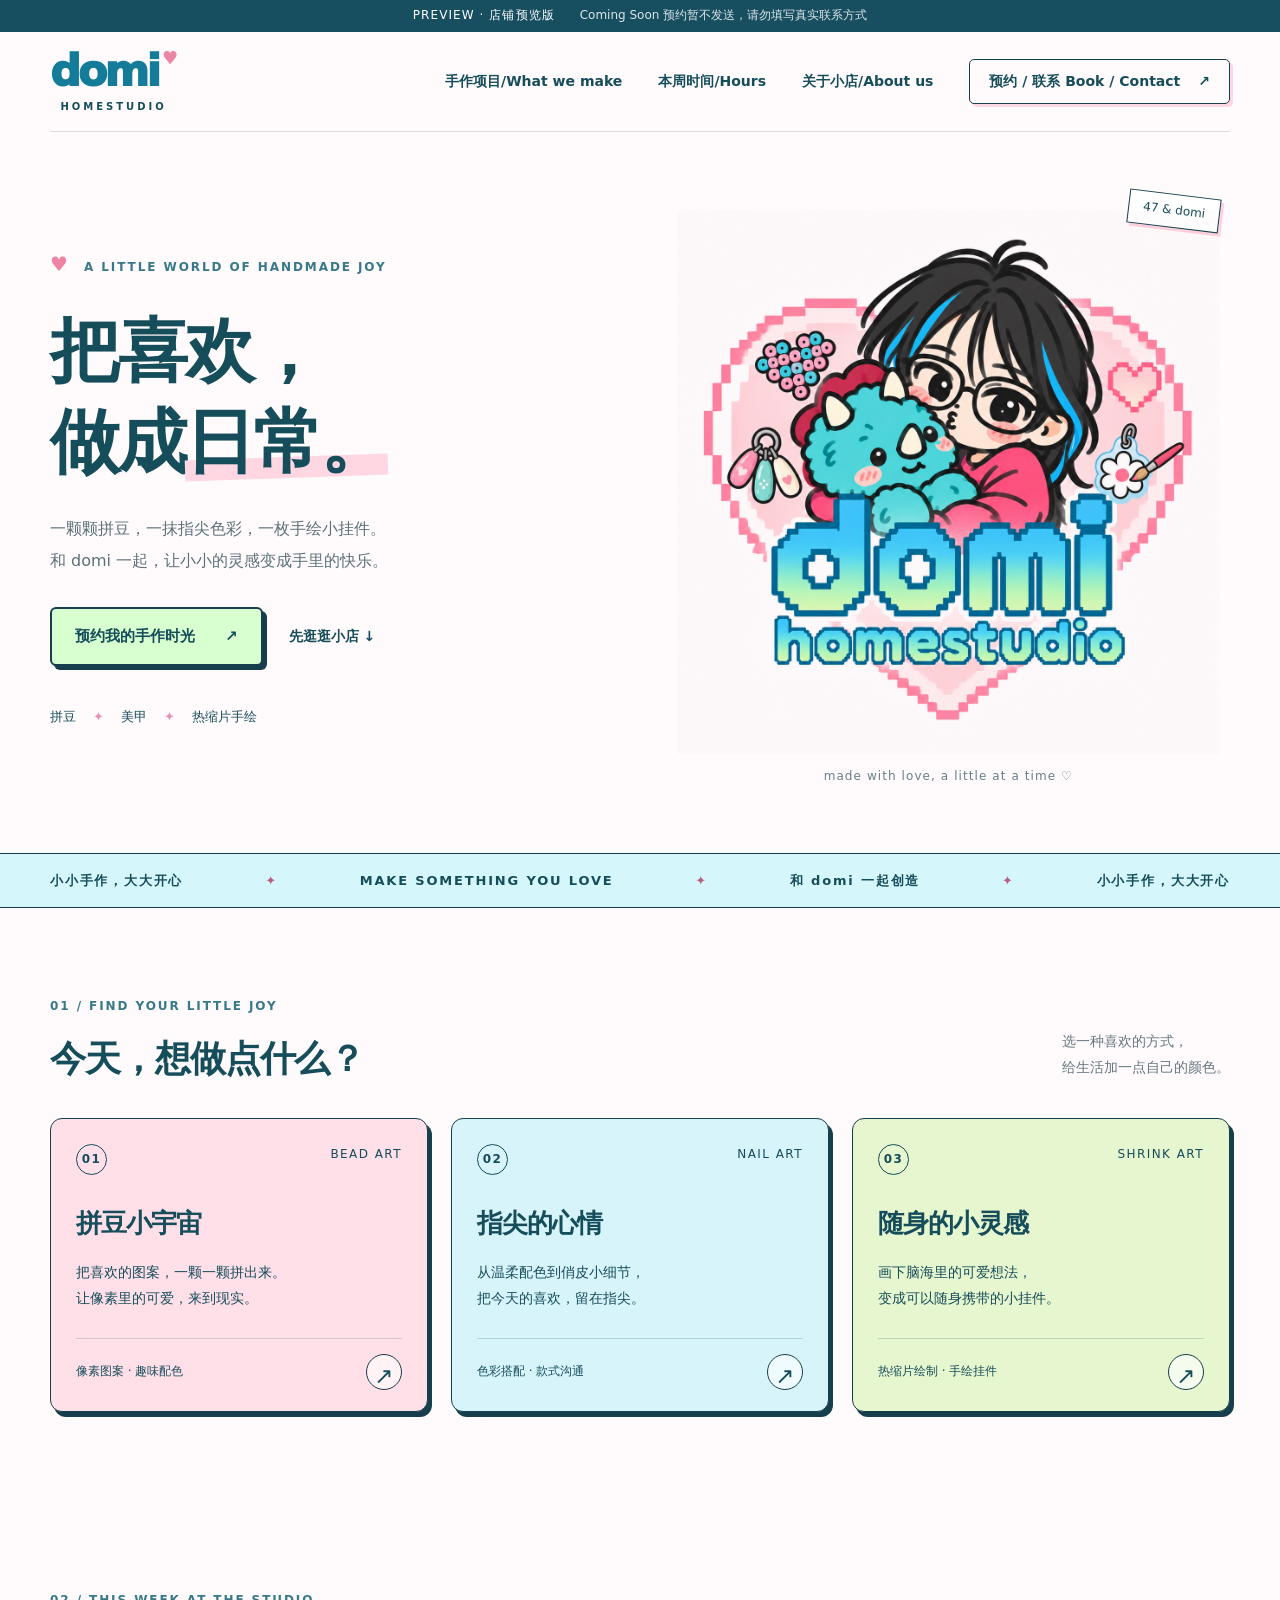
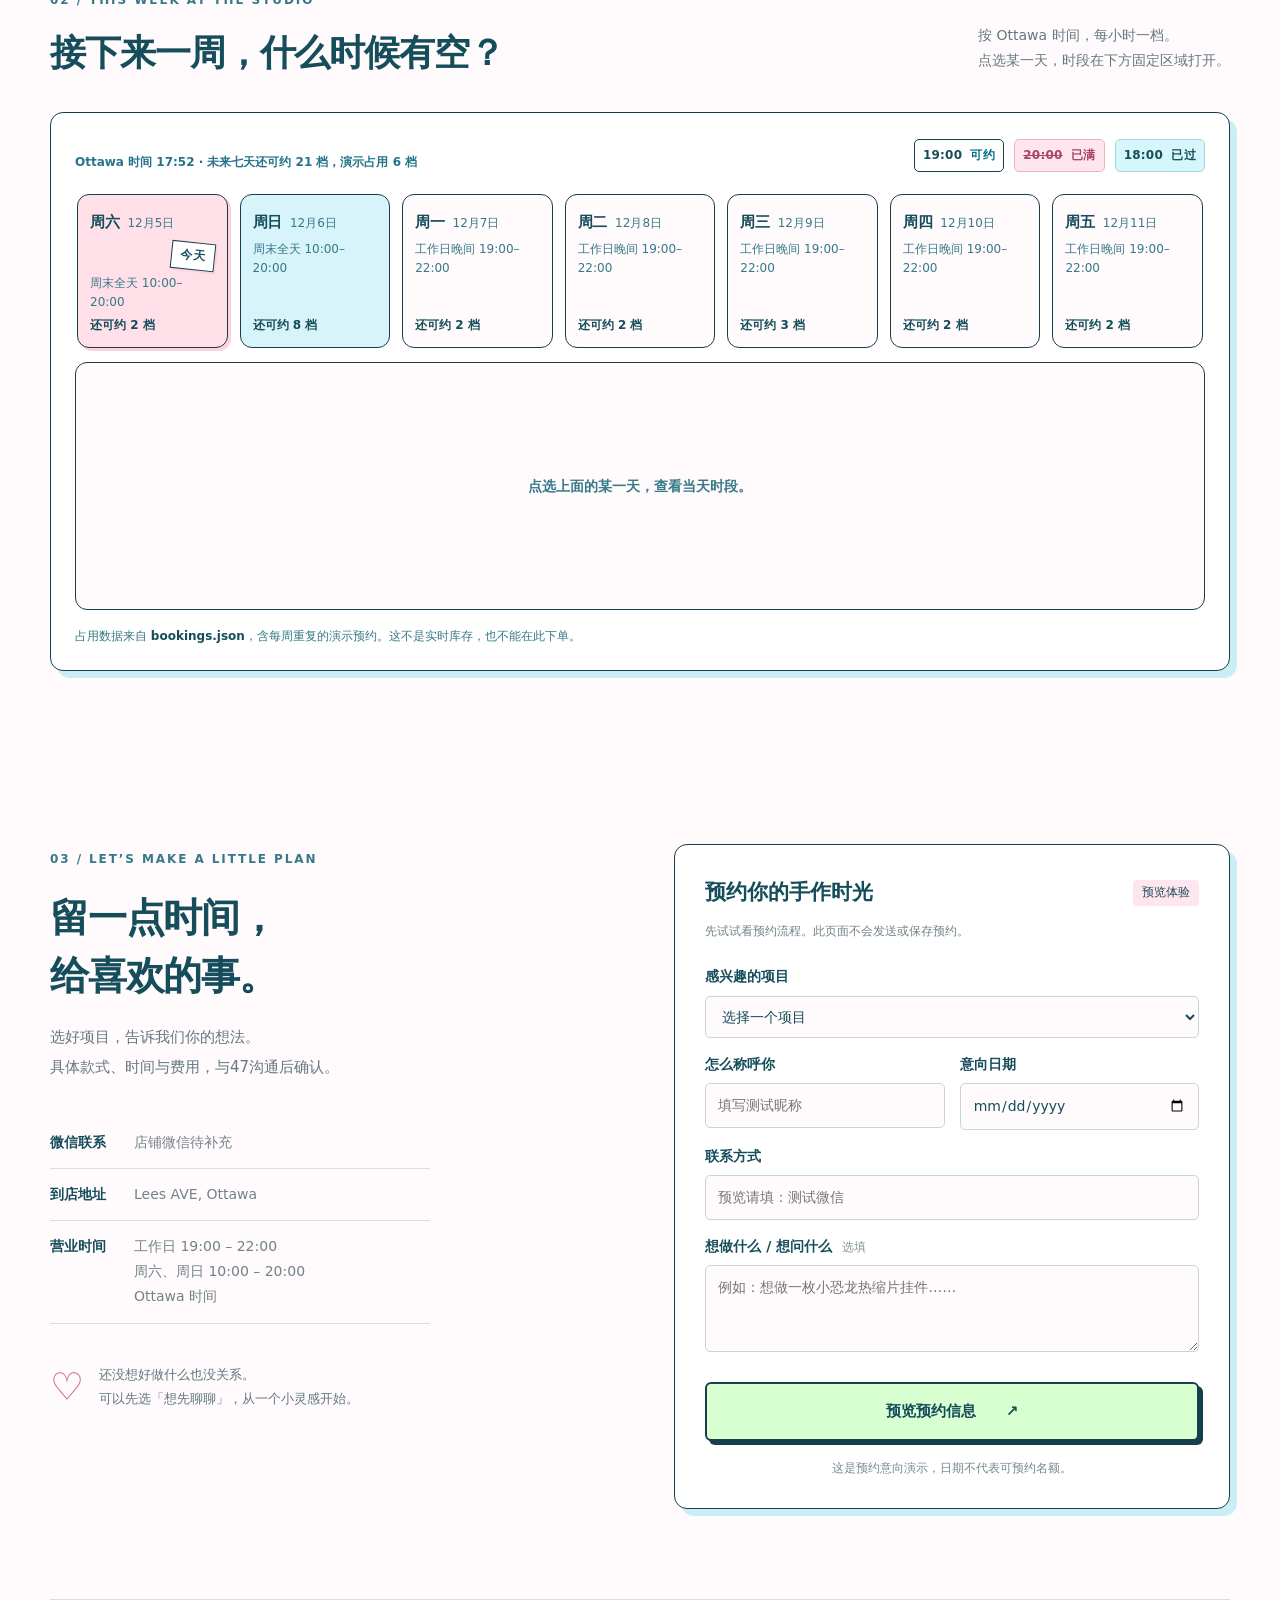
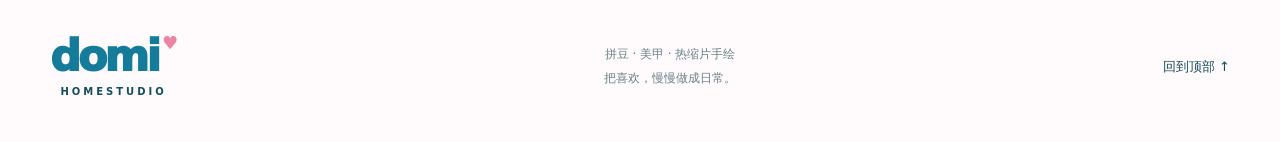
==== commit 81ad5f21: "Add local studio desk with per-slot party capacity. Introduce /admin plus server.py to record date, " ====
--- a/index.html
+++ b/index.html
@@ -129,7 +129,7 @@
             <p id="week-summary" class="week-summary" aria-live="polite">正在查看本周空档……</p>
             <ul class="week-legend" aria-label="时段状态说明">
                 <li><span class="slot open" aria-hidden="true"><span class="slot-time">19:00</span><span class="slot-state">可约</span></span></li>
-                <li><span class="slot booked" aria-hidden="true"><span class="slot-time">20:00</span><span class="slot-state">已约</span></span></li>
+                <li><span class="slot booked" aria-hidden="true"><span class="slot-time">20:00</span><span class="slot-state">已满</span></span></li>
                 <li><span class="slot past" aria-hidden="true"><span class="slot-time">18:00</span><span class="slot-state">已过</span></span></li>
             </ul>
         </div>
--- a/style.css
+++ b/style.css
@@ -50,3 +50,16 @@
     .week-day-flag{transform:none}
     .week-slot-panel{min-height:300px}
 }
+.admin-main{padding:48px 0 80px}
+.admin-grid{display:grid;grid-template-columns:minmax(0,1fr) minmax(0,1.05fr);gap:36px;align-items:start}
+.admin-ledger{background:#fff;border:1.5px solid var(--line);border-radius:13px;box-shadow:7px 7px 0 #edb3c5;padding:29px 30px}
+.admin-row{display:flex;justify-content:space-between;gap:16px;align-items:start;border-bottom:1px solid #e1dbdd;padding:14px 0}
+.admin-row:last-child{border-bottom:0}
+.admin-row strong{display:block;font-size:15px}
+.admin-row p{margin:4px 0 0;font-size:13px;color:#377988;line-height:1.6}
+.admin-note{color:var(--ink)!important}
+#admin-form-status.is-error{color:#a64669}
+@media(max-width:900px){
+    .admin-grid{grid-template-columns:1fr;gap:24px}
+    .admin-ledger{padding:24px 20px}
+}
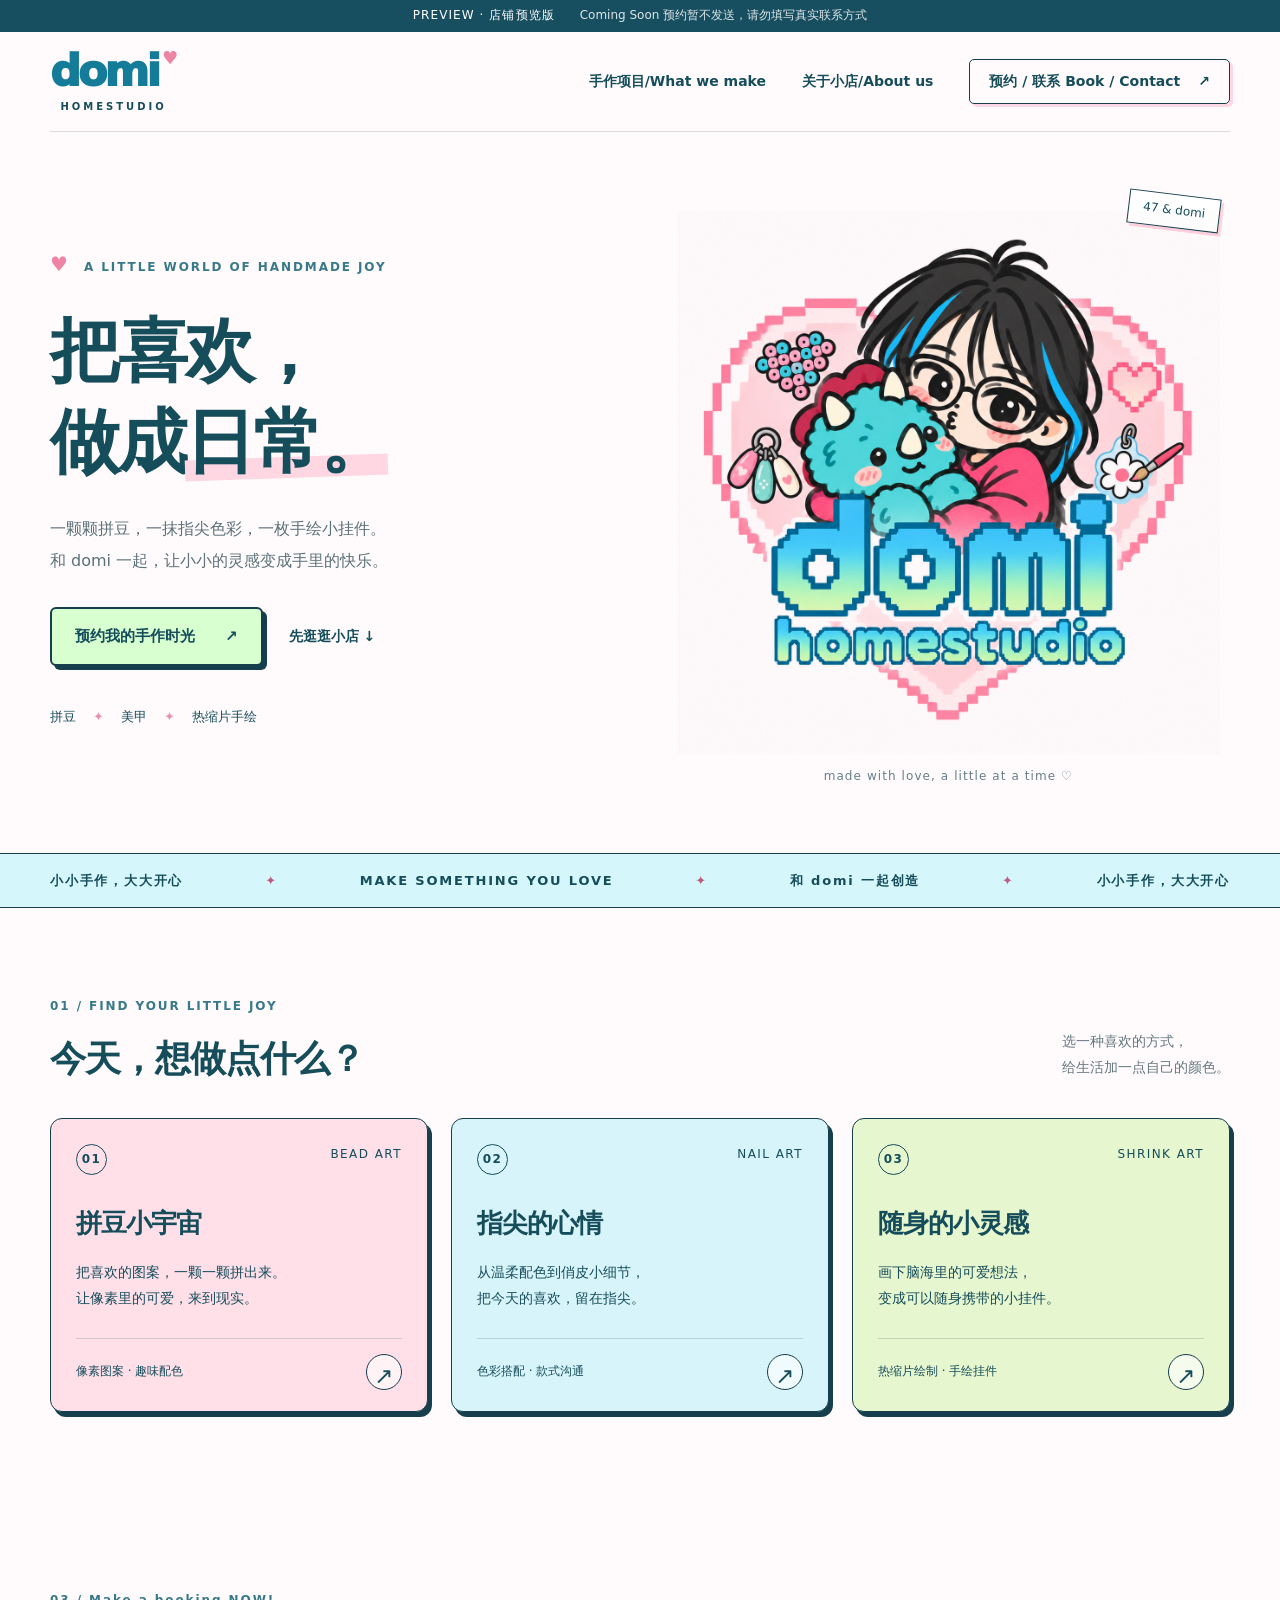
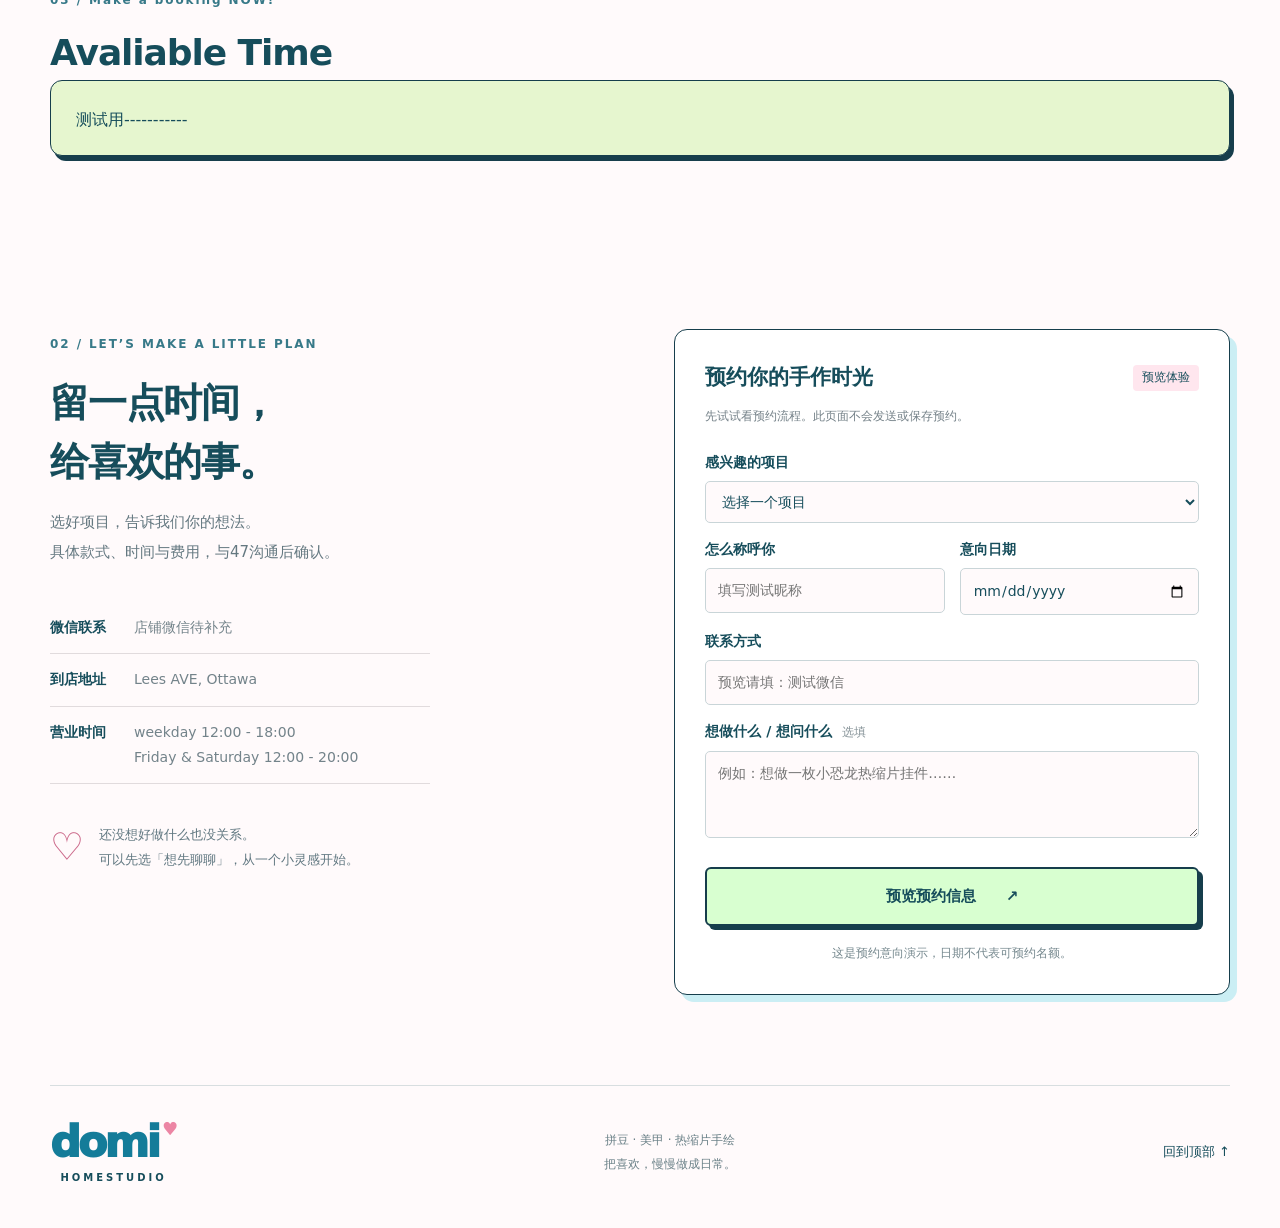
==== commit 3e191fb2: "update the booking card but not finished" ====
--- a/index.html
+++ b/index.html
@@ -20,7 +20,6 @@
     <small>HOMESTUDIO</small></a>
     <nav aria-label="主导航">
         <a href="#crafts">手作项目/What we make</a>
-        <a href="#week">本周时间/Hours</a>
         <a href="#about">关于小店/About us</a>
         <a href="#contact" class="nav-cta">预约 / 联系 Book / Contact<span>↗</span></a>
     </nav>
@@ -116,35 +115,19 @@
     </div>
 </section>
 
-<section id="week" class="section wrap week-section">
-    <div class="section-heading">
-        <div>
-            <span class="eyebrow">02 / THIS WEEK AT THE STUDIO</span>
-            <h2 id="week-heading">接下来一周，什么时候有空？</h2>
-        </div>
-        <p>按 Ottawa 时间，每小时一档。<br>点选某一天，时段在下方固定区域打开。</p>
-    </div>
-    <div class="week-panel">
-        <div class="week-panel-top">
-            <p id="week-summary" class="week-summary" aria-live="polite">正在查看本周空档……</p>
-            <ul class="week-legend" aria-label="时段状态说明">
-                <li><span class="slot open" aria-hidden="true"><span class="slot-time">19:00</span><span class="slot-state">可约</span></span></li>
-                <li><span class="slot booked" aria-hidden="true"><span class="slot-time">20:00</span><span class="slot-state">已满</span></span></li>
-                <li><span class="slot past" aria-hidden="true"><span class="slot-time">18:00</span><span class="slot-state">已过</span></span></li>
-            </ul>
-        </div>
-        <div id="week-board" class="week-board" role="tablist" aria-label="接下来七天"></div>
-        <div id="week-slot-panel" class="week-slot-panel" role="tabpanel" aria-live="polite">
-            <p class="week-slot-empty">点选上面的某一天，查看当天时段。</p>
-        </div>
-        <p class="week-note">占用数据来自 <code>bookings.json</code>，含每周重复的演示预约。这不是实时库存，也不能在此下单。</p>
-        <noscript><p class="week-note">请开启 JavaScript 查看接下来七天的可约时段。工作日 19:00–22:00，周末 10:00–20:00。</p></noscript>
-    </div>
+<section id="booking" class="section wrap booking section">
+    <span class="eyebrow">03 / Make a booking NOW!</span>
+    <h2>Avaliable Time</h2>
+    <article class="craft-card charms">
+        <div class="card-booking">
+            测试用-----------
+        </div>
+    </article>
 </section>
 
 <section id="contact" class="section wrap contact-section">
     <div class="contact-copy">
-        <span class="eyebrow">03 / LET’S MAKE A LITTLE PLAN</span>
+        <span class="eyebrow">02 / LET’S MAKE A LITTLE PLAN</span>
         <h2>留一点时间，<br>给喜欢的事。</h2>
         <p>选好项目，告诉我们你的想法。<br>具体款式、时间与费用，与47沟通后确认。</p>
         <dl class="contact-details">
@@ -159,9 +142,9 @@
             </div>
             <div>
                 <dt>营业时间</dt>
-                <dd>工作日 19:00 – 22:00<br>
-                    周六、周日 10:00 – 20:00<br>
-                    Ottawa 时间
+                <dd>weekday 12:00 - 18:00<br>
+                    Friday & Saturday 12:00 - 20:00
+
                 </dd>
             </div></dl>
             
--- a/style.css
+++ b/style.css
@@ -1,65 +1,962 @@
-:root{--ink:#164d5b;--teal:#076e8a;--pink:#ffd7e3;--blue:#4ac6e9;--mint:#d8ffd0;--paper:#fffafb;--line:#163e4c}*{box-sizing:border-box}html{scroll-behavior:smooth;scroll-padding-top:100px}body{margin:0;color:var(--ink);background:var(--paper);font-family:"Microsoft YaHei","PingFang SC",system-ui,sans-serif;font-size:16px;line-height:1.8}a{color:inherit;text-decoration:none}button,input,select,textarea{font:inherit}button,a,input,textarea,select{-webkit-tap-highlight-color:transparent}button{cursor:pointer}a:focus-visible,button:focus-visible{outline:3px solid #0585aa;outline-offset:5px}button:disabled{cursor:default}.wrap,header{width:min(1180px,calc(100% - 80px));margin:auto}.preview-note{background:#174f60;color:white;text-align:center;font-size:12px;letter-spacing:.09em;padding:5px 12px}.preview-note span{margin-left:20px;opacity:.85;letter-spacing:0}header{height:100px;display:flex;align-items:center;justify-content:space-between;border-bottom:1px solid #dfdadc}.brand{display:inline-flex;flex-direction:column;line-height:1;align-items:center}.brand strong{font-size:43px;letter-spacing:-3px;color:#147c99;font-weight:950}.brand strong span{font-size:17px;color:#ec85a4;vertical-align:top;margin-left:4px;letter-spacing:0}.brand small{font-size:10px;letter-spacing:3px;margin-top:9px;font-weight:800}nav{display:flex;align-items:center;gap:36px;font-size:14px;font-weight:700}.nav-cta{border:1.5px solid var(--line);padding:9px 19px;border-radius:5px;box-shadow:3px 3px 0 var(--pink)}.nav-cta span{margin-left:18px}.hero{display:grid;grid-template-columns:1.05fr 1fr;align-items:center;padding:55px 0 65px;gap:25px}.eyebrow{font-size:12px;letter-spacing:.16em;font-weight:800;color:#377988}.pixel-heart{color:#ef83a3;font-size:20px;margin-right:8px}.hero h1{font-size:clamp(48px,5.5vw,76px);font-weight:900;line-height:1.3;letter-spacing:-.035em;margin:24px 0}.highlight{position:relative;z-index:0}.highlight:after{content:"";position:absolute;left:0;right:0;bottom:5px;height:26%;background:var(--pink);z-index:-1;transform:rotate(-2deg)}.hero p{color:#5b7279;font-size:16px;line-height:2}.hero-actions{display:flex;align-items:center;gap:26px;margin-top:30px}.button{display:inline-flex;justify-content:center;align-items:center;gap:30px;padding:14px 23px;border:2px solid var(--line);border-radius:6px;font-weight:800;font-size:15px;transition:transform .15s,box-shadow .15s}.primary{background:var(--mint);color:var(--ink);box-shadow:4px 4px 0 var(--line)}.button:hover{transform:translate(-1px,-2px);box-shadow:5px 6px 0 var(--line)}.text-link{font-size:14px;font-weight:700;border:0;background:none;padding:8px 0}.craft-tags{display:flex;align-items:center;gap:17px;font-size:13px;margin-top:39px}.craft-tags i{color:#e991ab;font-style:normal}.hero-art{position:relative;padding:24px 10px 0}.hero-art img{width:100%;height:auto;display:block;mix-blend-mode:multiply}.art-label{position:absolute;top:7px;right:10px;background:#fff;border:1.5px solid var(--line);font-size:12px;padding:5px 14px;transform:rotate(7deg);box-shadow:3px 3px 0 #ffd1df}.art-caption{text-align:center;font-size:12px;letter-spacing:.09em;color:#65808a;margin-top:12px}.ribbon{background:#d5f7fc;border-block:1.5px solid var(--line);padding:15px 25px;display:flex;justify-content:space-around;align-items:center;gap:32px;overflow:hidden;white-space:nowrap;font-size:13px;font-weight:800;letter-spacing:.14em}.ribbon b{color:#ba5d7e}.section{padding:83px 0 90px}.section-heading{display:flex;justify-content:space-between;align-items:end;margin-bottom:32px}h2{font-size:36px;line-height:1.5;letter-spacing:-.03em;margin:12px 0 0;font-weight:900}.section-heading p{font-size:14px;color:#647880;margin:0 0 6px}.craft-grid{display:grid;grid-template-columns:repeat(3,1fr);gap:23px}.craft-card{border:1.5px solid var(--line);border-radius:12px;padding:25px 25px 21px;box-shadow:4px 5px 0 #173e4c;transition:transform .2s}.craft-card:hover{transform:translateY(-4px)}.beads{background:#ffe0e9}.nails{background:#d7f4fa}.charms{background:#e6f6cf}.card-top{display:flex;justify-content:space-between;font-size:12px;letter-spacing:.12em}.card-top span:first-child{font-weight:800;border:1px solid currentColor;border-radius:50%;width:31px;height:31px;display:grid;place-items:center}.craft-card h3{font-size:26px;margin:25px 0 12px;letter-spacing:-.04em}.craft-card p{font-size:14px;line-height:1.9;margin:0 0 26px}.card-bottom{display:flex;align-items:center;justify-content:space-between;border-top:1px solid #164d5b30;padding-top:15px;font-size:12px}.card-bottom button{background:#ffffffa0;border:1px solid var(--line);width:36px;height:36px;border-radius:50%;font-size:23px;color:var(--ink)}.about-section{background-color:#fff0f4;background-image:linear-gradient(#e2b7c21c 1px,transparent 1px),linear-gradient(90deg,#e2b7c21c 1px,transparent 1px);background-size:24px 24px;border-block:1px solid #f2d9e1;padding:63px 0}.about-grid{display:grid;grid-template-columns:.85fr 1.15fr;gap:86px;align-items:center}.owner-art{position:relative;max-width:360px;background:white;border:1.5px solid var(--line);padding:17px 17px 45px;transform:rotate(-4deg);box-shadow:7px 7px 0 #edb3c5;margin:10px auto}.owner-art img{width:100%;height:auto;display:block}.owner-label{display:block;text-align:center;font-size:12px;letter-spacing:.16em;margin-top:18px}.about-copy h2{font-size:32px;margin:12px 0 20px}.about-copy h2 span{color:#ba5477}.about-copy p{font-size:15px;line-height:2;color:#536c74}.about-copy .handwritten{font-weight:700;color:#a64669;margin-top:24px}.contact-section{display:grid;grid-template-columns:1fr 1.05fr;gap:95px}.contact-copy h2{font-size:39px;margin:16px 0}.contact-copy>p{font-size:15px;color:#647880;line-height:2}.contact-details{margin-top:35px;max-width:380px}.contact-details div{display:flex;gap:28px;border-bottom:1px solid #e1dbdd;padding:13px 0;font-size:14px}.contact-details dt{font-weight:800}.contact-details dd{margin:0;color:#73838a}.contact-tip{display:flex;gap:15px;align-items:center;margin-top:26px}.contact-tip>span{font-size:38px;color:#ca6587}.contact-tip p{font-size:13px;line-height:1.9;color:#607780}.booking-panel{background:white;border:1.5px solid var(--line);border-radius:13px;box-shadow:7px 7px 0 #cbeef4;padding:29px 30px}.booking-title{display:flex;align-items:center;justify-content:space-between;gap:10px}.booking-title h3{font-size:21px;margin:0}.booking-title>span{background:#ffe6ee;padding:2px 9px;border-radius:4px;font-size:12px;white-space:nowrap}.form-note{font-size:12px;color:#748188;margin:9px 0 22px}label{display:block;font-size:14px;font-weight:700;margin:14px 0 6px}label span{color:#869398;font-weight:400;font-size:12px;margin-left:5px}input,select,textarea{width:100%;min-width:0;background:#fffafb;border:1px solid #c9d5d8;border-radius:5px;padding:11px 12px;color:var(--ink);font-size:14px;line-height:1.5}input:focus,select:focus,textarea:focus{outline:2px solid #53b5cf;outline-offset:1px}textarea{resize:vertical}.form-row{display:grid;grid-template-columns:1fr 1fr;gap:15px}.submit{width:100%;margin-top:20px}.privacy-note{font-size:12px;text-align:center;color:#75888e;margin:17px 0 0}footer{border-top:1px solid #d8dee0;display:flex;justify-content:space-between;align-items:center;padding:30px 0 40px}footer p{font-size:12px;text-align:center;line-height:2;color:#6a8087}footer p span{font-size:12px}footer>a:last-child{font-size:13px}dialog{width:min(540px,calc(100% - 32px));max-height:90vh;border:2px solid var(--line);border-radius:14px;padding:28px;color:var(--ink);background:#fffafb;box-shadow:8px 8px 0 #a7d5df}dialog::backdrop{background:#143e4b88;backdrop-filter:blur(4px)}.dialog-head{display:flex;justify-content:space-between;align-items:center}.dialog-head button{font-size:28px;border:0;background:none;color:var(--ink);padding:0 7px}dialog h2{font-size:26px}dialog p{font-size:14px}pre{font-family:inherit;font-size:14px;white-space:pre-wrap;overflow-wrap:anywhere;line-height:1.9;background:#e4f6f8;padding:18px;border-radius:7px}.dialog-actions{display:flex;gap:25px;align-items:center}#copy-status{min-height:1.8em;margin-bottom:0;color:#26738b}@media(min-width:1500px){.hero{padding-block:70px}.hero h1{font-size:79px}}@media(max-width:900px){.wrap,header{width:calc(100% - 44px)}.hero{gap:5px}.hero h1{font-size:54px}.hero-actions{gap:18px;flex-wrap:wrap}.hero-art{padding:0}.art-label{top:-15px}.craft-card{padding:20px 17px}.craft-card h3{font-size:23px}.craft-card p br{display:none}.about-grid{gap:42px}.contact-section{gap:40px}.booking-panel{padding:24px 20px}.booking-title{flex-wrap:wrap}}@media(max-width:640px){.preview-note{font-size:11px;letter-spacing:0}.preview-note span{display:block;margin:0;font-size:11px}header{height:85px}.brand strong{font-size:34px}.brand small{font-size:8px;letter-spacing:2px}nav{gap:15px;font-size:12px}.nav-cta{padding:7px 9px;box-shadow:2px 2px 0 var(--pink)}.nav-cta span{display:none}.hero{grid-template-columns:1fr;padding-top:37px;padding-bottom:36px;gap:26px}.hero h1{font-size:53px;margin:17px 0}.hero p{font-size:14px}.hero .eyebrow{font-size:10px;letter-spacing:.1em}.hero-actions{margin-top:23px}.button{font-size:14px;padding:12px 17px;gap:20px}.craft-tags{margin-top:25px}.hero-art{width:min(400px,100%);margin:auto;padding:13px}.art-label{top:12px;right:0}.art-caption{margin-top:3px;font-size:11px}.ribbon{justify-content:flex-start;padding:12px 20px;gap:25px;font-size:11px}.section{padding:49px 0}.section-heading{align-items:start;gap:10px}.section-heading p{display:none}h2{font-size:29px}.eyebrow{font-size:10px}.craft-grid{grid-template-columns:1fr;gap:20px}.craft-card{padding:23px}.craft-card h3{margin-top:13px;font-size:26px}.craft-card p{margin-bottom:19px}.card-bottom{font-size:13px}.about-section{padding:40px 0}.about-grid{grid-template-columns:1fr;gap:31px}.owner-art{max-width:260px;padding-bottom:20px;order:2}.about-copy h2{font-size:28px}.about-copy p{font-size:14px}.contact-section{grid-template-columns:1fr;gap:25px}.contact-copy h2{font-size:32px}.contact-details{max-width:none;margin-top:22px}.contact-tip{margin-top:17px}.booking-panel{padding:23px 18px}.booking-title h3{font-size:20px}.form-row{gap:10px}input,select,textarea{font-size:16px}.form-note{line-height:1.8}.privacy-note{font-size:11px}footer{gap:15px;flex-wrap:wrap}footer p{font-size:11px;text-align:right}footer>a:last-child{width:100%;text-align:center;font-size:12px}dialog{padding:22px}dialog h2{font-size:22px}.dialog-actions{gap:15px}}@media(prefers-reduced-motion:reduce){html{scroll-behavior:auto}*{transition:none!important}}
-.week-panel{background:#fff;border:1.5px solid var(--line);border-radius:13px;box-shadow:7px 7px 0 #cbeef4;padding:26px 24px 22px}
-.week-panel-top{display:flex;justify-content:space-between;align-items:end;gap:18px;margin-bottom:18px;flex-wrap:wrap}
-.week-summary{margin:0;font-size:12px;font-weight:700;color:#26738b;max-width:42ch;line-height:1.6}
-.week-legend{display:flex;gap:10px;list-style:none;margin:0;padding:0;flex-wrap:wrap}
-.week-board{display:grid;grid-template-columns:repeat(7,minmax(128px,1fr));gap:12px;overflow-x:auto;align-items:stretch;padding:4px 2px 10px;scrollbar-color:#163e4c #d5f7fc}
-.week-board::-webkit-scrollbar{height:8px}
-.week-board::-webkit-scrollbar-thumb{background:#163e4c;border-radius:4px}
-.week-board::-webkit-scrollbar-track{background:#d5f7fc}
-.week-day{display:flex;flex-direction:column;gap:4px;border:1.5px solid var(--line);border-radius:12px;padding:14px 12px 12px;background:var(--paper);min-width:128px;min-height:118px;text-align:left;color:var(--ink);transition:transform .15s,box-shadow .15s}
-.week-day.is-weekend{background:#d7f4fa}
-.week-day.is-today{background:#ffe0e9;box-shadow:3px 3px 0 #ffd1df}
-.week-day:hover:not(.is-selected){transform:translateY(-2px)}
-.week-day.is-selected{box-shadow:4px 4px 0 var(--line);transform:translate(-1px,-2px)}
-.week-day-head{display:flex;flex-wrap:wrap;align-items:baseline;gap:6px 8px}
-.week-day-name{font-size:15px;font-weight:800;letter-spacing:-.02em}
-.week-day-head time{font-size:12px;color:#377988;font-variant-numeric:tabular-nums}
-.week-day-flag{margin-left:auto;background:#fff;border:1.5px solid var(--line);font-size:12px;font-weight:800;letter-spacing:.08em;padding:2px 8px;transform:rotate(6deg);box-shadow:2px 2px 0 #ffd1df}
-.week-day-hours,.week-day-count{margin:0;font-size:12px;line-height:1.6;color:#377988}
-.week-day-count{font-weight:700;color:var(--ink);margin-top:auto}
-.week-slot-panel{margin-top:4px;border:1.5px solid var(--line);border-radius:12px;background:var(--paper);min-height:248px;padding:16px 18px;display:grid;align-content:start;gap:12px}
-.week-slot-panel:has(.week-slot-empty){place-items:center;align-content:center}
-.week-slot-empty{margin:0;font-size:14px;font-weight:700;color:#377988;text-align:center}
-.week-slot-head h3{margin:0;font-size:21px;letter-spacing:-.03em}
-.week-slot-head h3 span{margin-left:8px;font-size:12px;font-weight:800;letter-spacing:.08em;color:#a64669}
-.week-slot-head p{margin:6px 0 0;font-size:12px;color:#377988}
-.week-slots{list-style:none;margin:0;padding:0;display:grid;grid-template-columns:repeat(auto-fill,minmax(132px,1fr));gap:8px;align-content:start}
-.slot{display:flex;justify-content:space-between;align-items:center;gap:8px;border:1px solid var(--line);border-radius:5px;padding:5px 8px;font-size:12px;font-weight:700;font-variant-numeric:tabular-nums;background:#fff}
-.slot-time{letter-spacing:.02em}
-.slot-state{font-size:12px;font-weight:800;letter-spacing:.04em}
-.slot.open{background:#fff;color:var(--ink)}
-.slot.open .slot-state{color:#076e8a}
-.slot.booked{background:#ffe6ee;color:#a64669;border-color:#edb3c5}
-.slot.booked .slot-time{text-decoration:line-through}
-.slot.past{background:#d5f7fc;color:#164d5b;border-color:#a7d5df}
-.week-note{margin:16px 0 0;font-size:12px;line-height:1.8;color:#377988}
-.week-note code{font-family:inherit;font-weight:700;color:var(--ink)}
-.week-panel ::selection{background:var(--pink);color:var(--ink)}
-@media(max-width:900px){
-    nav{gap:18px;flex-wrap:wrap;justify-content:flex-end}
-    .week-board{grid-template-columns:repeat(7,minmax(158px,1fr))}
-    .week-panel{padding:22px 16px}
-}
-@media(max-width:640px){
-    html{scroll-padding-top:140px}
-    header{height:auto;min-height:85px;padding:12px 0 14px;flex-wrap:wrap;gap:10px}
-    nav{gap:10px 14px;max-width:none;width:100%;justify-content:flex-start;flex-wrap:wrap}
-    .week-panel-top{align-items:start}
-    .week-legend .slot-time{display:none}
-    .week-day-flag{transform:none}
-    .week-slot-panel{min-height:300px}
-}
-.admin-main{padding:48px 0 80px}
-.admin-grid{display:grid;grid-template-columns:minmax(0,1fr) minmax(0,1.05fr);gap:36px;align-items:start}
-.admin-ledger{background:#fff;border:1.5px solid var(--line);border-radius:13px;box-shadow:7px 7px 0 #edb3c5;padding:29px 30px}
-.admin-row{display:flex;justify-content:space-between;gap:16px;align-items:start;border-bottom:1px solid #e1dbdd;padding:14px 0}
-.admin-row:last-child{border-bottom:0}
-.admin-row strong{display:block;font-size:15px}
-.admin-row p{margin:4px 0 0;font-size:13px;color:#377988;line-height:1.6}
-.admin-note{color:var(--ink)!important}
-#admin-form-status.is-error{color:#a64669}
-@media(max-width:900px){
-    .admin-grid{grid-template-columns:1fr;gap:24px}
-    .admin-ledger{padding:24px 20px}
-}
+/*
+DOMI CRAFT - MAIN CSS
+================================================================
+01 Design Tokens            设计变量
+02 Preview Note             顶部提示
+03 Layout Container         页面宽度
+04 Header & Navigation      页头与导航
+05 Hero                     首页首屏
+06 Ribbon                   横向提示条
+07 General Sections         通用区块
+08 Craft Cards              项目卡片
+09 About                    关于我们
+10 Contact & Booking        联系与预约
+11 Footer                   页脚
+12 Dialog                   弹窗
+13 Large Screen             大屏适配
+14 Tablet                   平板适配
+15 Mobile                   手机适配
+16 Accessibility            减少动画
+================================================================
+
+维护建议：
+- 新增样式时放到对应模块中
+- 手机适配统一放到 Mobile 区域
+- 不要把新 CSS 一直追加到文件最底部
+*/
+
+/* ============================================================
+   01. DESIGN TOKENS / 设计变量
+   ============================================================ */
+
+:root {
+    --ink:#164d5b;
+    --teal:#076e8a;
+    --pink:#ffd7e3;
+    --blue:#4ac6e9;
+    --mint:#d8ffd0;
+    --paper:#fffafb;
+    --line:#163e4c
+}
+
+* {
+    box-sizing:border-box
+}
+
+html {
+    scroll-behavior:smooth;
+    scroll-padding-top:100px
+}
+
+body {
+    margin:0;
+    color:var(--ink);
+    background:var(--paper);
+    font-family:"Microsoft YaHei","PingFang SC",system-ui,sans-serif;
+    font-size:16px;
+    line-height:1.8
+}
+
+a {
+    color:inherit;
+    text-decoration:none
+}
+
+button,input,select,textarea {
+    font:inherit
+}
+
+button,a,input,textarea,select {
+    -webkit-tap-highlight-color:transparent
+}
+
+button {
+    cursor:pointer
+}
+
+a:focus-visible,button:focus-visible {
+    outline:3px solid #0585aa;
+    outline-offset:5px
+}
+
+button:disabled {
+    cursor:default
+}
+
+.wrap,/* ============================================================
+   04. HEADER & NAVIGATION / 页头与导航
+   ============================================================ */
+
+header {
+    width:min(1180px,calc(100% - 80px));
+    margin:auto
+}
+
+/* ============================================================
+   02. PREVIEW NOTE / 顶部提示
+   ============================================================ */
+
+.preview-note {
+    background:#174f60;
+    color:white;
+    text-align:center;
+    font-size:12px;
+    letter-spacing:.09em;
+    padding:5px 12px
+}
+
+.preview-note span {
+    margin-left:20px;
+    opacity:.85;
+    letter-spacing:0
+}
+
+header {
+    height:100px;
+    display:flex;
+    align-items:center;
+    justify-content:space-between;
+    border-bottom:1px solid #dfdadc
+}
+
+.brand {
+    display:inline-flex;
+    flex-direction:column;
+    line-height:1;
+    align-items:center
+}
+
+.brand strong {
+    font-size:43px;
+    letter-spacing:-3px;
+    color:#147c99;
+    font-weight:950
+}
+
+.brand strong span {
+    font-size:17px;
+    color:#ec85a4;
+    vertical-align:top;
+    margin-left:4px;
+    letter-spacing:0
+}
+
+.brand small {
+    font-size:10px;
+    letter-spacing:3px;
+    margin-top:9px;
+    font-weight:800
+}
+
+nav {
+    display:flex;
+    align-items:center;
+    gap:36px;
+    font-size:14px;
+    font-weight:700
+}
+
+.nav-cta {
+    border:1.5px solid var(--line);
+    padding:9px 19px;
+    border-radius:5px;
+    box-shadow:3px 3px 0 var(--pink)
+}
+
+.nav-cta span {
+    margin-left:18px
+}
+
+/* ============================================================
+   05. HERO / 首页首屏
+   ============================================================ */
+
+.hero {
+    display:grid;
+    grid-template-columns:1.05fr 1fr;
+    align-items:center;
+    padding:55px 0 65px;
+    gap:25px
+}
+
+.eyebrow {
+    font-size:12px;
+    letter-spacing:.16em;
+    font-weight:800;
+    color:#377988
+}
+
+.pixel-heart {
+    color:#ef83a3;
+    font-size:20px;
+    margin-right:8px
+}
+
+.hero h1 {
+    font-size:clamp(48px,5.5vw,76px);
+    font-weight:900;
+    line-height:1.3;
+    letter-spacing:-.035em;
+    margin:24px 0
+}
+
+.highlight {
+    position:relative;
+    z-index:0
+}
+
+.highlight:after {
+    content:"";
+    position:absolute;
+    left:0;
+    right:0;
+    bottom:5px;
+    height:26%;
+    background:var(--pink);
+    z-index:-1;
+    transform:rotate(-2deg)
+}
+
+.hero p {
+    color:#5b7279;
+    font-size:16px;
+    line-height:2
+}
+
+.hero-actions {
+    display:flex;
+    align-items:center;
+    gap:26px;
+    margin-top:30px
+}
+
+.button {
+    display:inline-flex;
+    justify-content:center;
+    align-items:center;
+    gap:30px;
+    padding:14px 23px;
+    border:2px solid var(--line);
+    border-radius:6px;
+    font-weight:800;
+    font-size:15px;
+    transition:transform .15s,box-shadow .15s
+}
+
+.primary {
+    background:var(--mint);
+    color:var(--ink);
+    box-shadow:4px 4px 0 var(--line)
+}
+
+.button:hover {
+    transform:translate(-1px,-2px);
+    box-shadow:5px 6px 0 var(--line)
+}
+
+.text-link {
+    font-size:14px;
+    font-weight:700;
+    border:0;
+    background:none;
+    padding:8px 0
+}
+
+.craft-tags {
+    display:flex;
+    align-items:center;
+    gap:17px;
+    font-size:13px;
+    margin-top:39px
+}
+
+.craft-tags i {
+    color:#e991ab;
+    font-style:normal
+}
+
+.hero-art {
+    position:relative;
+    padding:24px 10px 0
+}
+
+.hero-art img {
+    width:100%;
+    height:auto;
+    display:block;
+    mix-blend-mode:multiply
+}
+
+.art-label {
+    position:absolute;
+    top:7px;
+    right:10px;
+    background:#fff;
+    border:1.5px solid var(--line);
+    font-size:12px;
+    padding:5px 14px;
+    transform:rotate(7deg);
+    box-shadow:3px 3px 0 #ffd1df
+}
+
+.art-caption {
+    text-align:center;
+    font-size:12px;
+    letter-spacing:.09em;
+    color:#65808a;
+    margin-top:12px
+}
+
+/* ============================================================
+   06. RIBBON / 横向提示条
+   ============================================================ */
+
+.ribbon {
+    background:#d5f7fc;
+    border-block:1.5px solid var(--line);
+    padding:15px 25px;
+    display:flex;
+    justify-content:space-around;
+    align-items:center;
+    gap:32px;
+    overflow:hidden;
+    white-space:nowrap;
+    font-size:13px;
+    font-weight:800;
+    letter-spacing:.14em
+}
+
+.ribbon b {
+    color:#ba5d7e
+}
+
+/* ============================================================
+   07. GENERAL SECTIONS / 通用区块
+   ============================================================ */
+
+.section {
+    padding:83px 0 90px
+}
+
+.section-heading {
+    display:flex;
+    justify-content:space-between;
+    align-items:end;
+    margin-bottom:32px
+}
+
+h2 {
+    font-size:36px;
+    line-height:1.5;
+    letter-spacing:-.03em;
+    margin:12px 0 0;
+    font-weight:900
+}
+
+.section-heading p {
+    font-size:14px;
+    color:#647880;
+    margin:0 0 6px
+}
+
+/* ============================================================
+   08. CRAFT CARDS / 项目卡片
+   ============================================================ */
+
+.craft-grid {
+    display:grid;
+    grid-template-columns:repeat(3,1fr);
+    gap:23px
+}
+
+.craft-card {
+    border:1.5px solid var(--line);
+    border-radius:12px;
+    padding:25px 25px 21px;
+    box-shadow:4px 5px 0 #173e4c;
+    transition:transform .2s
+}
+
+.craft-card:hover {
+    transform:translateY(-4px)
+}
+
+.beads {
+    background:#ffe0e9
+}
+
+.nails {
+    background:#d7f4fa
+}
+
+.charms {
+    background:#e6f6cf
+}
+
+.card-top {
+    display:flex;
+    justify-content:space-between;
+    font-size:12px;
+    letter-spacing:.12em
+}
+
+.card-top span:first-child {
+    font-weight:800;
+    border:1px solid currentColor;
+    border-radius:50%;
+    width:31px;
+    height:31px;
+    display:grid;
+    place-items:center
+}
+
+.craft-card h3 {
+    font-size:26px;
+    margin:25px 0 12px;
+    letter-spacing:-.04em
+}
+
+.craft-card p {
+    font-size:14px;
+    line-height:1.9;
+    margin:0 0 26px
+}
+
+.card-bottom {
+    display:flex;
+    align-items:center;
+    justify-content:space-between;
+    border-top:1px solid #164d5b30;
+    padding-top:15px;
+    font-size:12px
+}
+
+.card-bottom button {
+    background:#ffffffa0;
+    border:1px solid var(--line);
+    width:36px;
+    height:36px;
+    border-radius:50%;
+    font-size:23px;
+    color:var(--ink)
+}
+
+/* ============================================================
+   09. BOOKING / 预约
+   ============================================================ */
+
+.booking-section {
+    display:grid;
+    grid-template-columns:1fr 1.05fr;
+    gap:95px
+}
+
+.card-booking {
+    
+}
+
+/* ============================================================
+   10. CONTACT & BOOKING / 联系与预约
+   ============================================================ */
+
+.contact-section {
+    display:grid;
+    grid-template-columns:1fr 1.05fr;
+    gap:95px
+}
+
+.contact-copy h2 {
+    font-size:39px;
+    margin:16px 0
+}
+
+.contact-copy>p {
+    font-size:15px;
+    color:#647880;
+    line-height:2
+}
+
+.contact-details {
+    margin-top:35px;
+    max-width:380px
+}
+
+.contact-details div {
+    display:flex;
+    gap:28px;
+    border-bottom:1px solid #e1dbdd;
+    padding:13px 0;
+    font-size:14px
+}
+
+.contact-details dt {
+    font-weight:800
+}
+
+.contact-details dd {
+    margin:0;
+    color:#73838a
+}
+
+.contact-tip {
+    display:flex;
+    gap:15px;
+    align-items:center;
+    margin-top:26px
+}
+
+.contact-tip>span {
+    font-size:38px;
+    color:#ca6587
+}
+
+.contact-tip p {
+    font-size:13px;
+    line-height:1.9;
+    color:#607780
+}
+
+.booking-panel {
+    background:white;
+    border:1.5px solid var(--line);
+    border-radius:13px;
+    box-shadow:7px 7px 0 #cbeef4;
+    padding:29px 30px
+}
+
+.booking-title {
+    display:flex;
+    align-items:center;
+    justify-content:space-between;
+    gap:10px
+}
+
+.booking-title h3 {
+    font-size:21px;
+    margin:0
+}
+
+.booking-title>span {
+    background:#ffe6ee;
+    padding:2px 9px;
+    border-radius:4px;
+    font-size:12px;
+    white-space:nowrap
+}
+
+.form-note {
+    font-size:12px;
+    color:#748188;
+    margin:9px 0 22px
+}
+
+label {
+    display:block;
+    font-size:14px;
+    font-weight:700;
+    margin:14px 0 6px
+}
+
+label span {
+    color:#869398;
+    font-weight:400;
+    font-size:12px;
+    margin-left:5px
+}
+
+input,select,textarea {
+    width:100%;
+    min-width:0;
+    background:#fffafb;
+    border:1px solid #c9d5d8;
+    border-radius:5px;
+    padding:11px 12px;
+    color:var(--ink);
+    font-size:14px;
+    line-height:1.5
+}
+
+input:focus,select:focus,textarea:focus {
+    outline:2px solid #53b5cf;
+    outline-offset:1px
+}
+
+textarea {
+    resize:vertical
+}
+
+.form-row {
+    display:grid;
+    grid-template-columns:1fr 1fr;
+    gap:15px
+}
+
+.submit {
+    width:100%;
+    margin-top:20px
+}
+
+.privacy-note {
+    font-size:12px;
+    text-align:center;
+    color:#75888e;
+    margin:17px 0 0
+}
+
+/* ============================================================
+   11. FOOTER / 页脚
+   ============================================================ */
+
+footer {
+    border-top:1px solid #d8dee0;
+    display:flex;
+    justify-content:space-between;
+    align-items:center;
+    padding:30px 0 40px
+}
+
+footer p {
+    font-size:12px;
+    text-align:center;
+    line-height:2;
+    color:#6a8087
+}
+
+footer p span {
+    font-size:12px
+}
+
+footer>a:last-child {
+    font-size:13px
+}
+
+/* ============================================================
+   12. DIALOG / 弹窗
+   ============================================================ */
+
+dialog {
+    width:min(540px,calc(100% - 32px));
+    max-height:90vh;
+    border:2px solid var(--line);
+    border-radius:14px;
+    padding:28px;
+    color:var(--ink);
+    background:#fffafb;
+    box-shadow:8px 8px 0 #a7d5df
+}
+
+dialog::backdrop {
+    background:#143e4b88;
+    backdrop-filter:blur(4px)
+}
+
+.dialog-head {
+    display:flex;
+    justify-content:space-between;
+    align-items:center
+}
+
+.dialog-head button {
+    font-size:28px;
+    border:0;
+    background:none;
+    color:var(--ink);
+    padding:0 7px
+}
+
+dialog h2 {
+    font-size:26px
+}
+
+dialog p {
+    font-size:14px
+}
+
+pre {
+    font-family:inherit;
+    font-size:14px;
+    white-space:pre-wrap;
+    overflow-wrap:anywhere;
+    line-height:1.9;
+    background:#e4f6f8;
+    padding:18px;
+    border-radius:7px
+}
+
+.dialog-actions {
+    display:flex;
+    gap:25px;
+    align-items:center
+}
+
+#copy-status {
+    min-height:1.8em;
+    margin-bottom:0;
+    color:#26738b
+}
+
+/* ============================================================
+   13. LARGE SCREEN / 大屏适配
+   ============================================================ */
+
+@media(min-width:1500px) {
+    .hero {
+        padding-block:70px
+    }
+    .hero h1 {
+        font-size:79px
+    }
+}
+
+/* ============================================================
+   14. TABLET / 平板适配
+   ============================================================ */
+
+@media(max-width:900px) {
+    /* ============================================================
+   03. LAYOUT CONTAINER / 页面宽度
+   ============================================================ */
+
+.wrap,header {
+        width:calc(100% - 44px)
+    }
+    .hero {
+        gap:5px
+    }
+    .hero h1 {
+        font-size:54px
+    }
+    .hero-actions {
+        gap:18px;
+        flex-wrap:wrap
+    }
+    .hero-art {
+        padding:0
+    }
+    .art-label {
+        top:-15px
+    }
+    .craft-card {
+        padding:20px 17px
+    }
+    .craft-card h3 {
+        font-size:23px
+    }
+    .craft-card p br {
+        display:none
+    }
+    .about-grid {
+        gap:42px
+    }
+    .contact-section {
+        gap:40px
+    }
+    .booking-panel {
+        padding:24px 20px
+    }
+    .booking-title {
+        flex-wrap:wrap
+    }
+}
+
+/* ============================================================
+   15. MOBILE / 手机适配
+   ============================================================ */
+
+@media(max-width:640px) {
+    .preview-note {
+        font-size:11px;
+        letter-spacing:0
+    }
+    .preview-note span {
+        display:block;
+        margin:0;
+        font-size:11px
+    }
+    header {
+        height:85px
+    }
+    .brand strong {
+        font-size:34px
+    }
+    .brand small {
+        font-size:8px;
+        letter-spacing:2px
+    }
+    nav {
+        gap:15px;
+        font-size:12px
+    }
+    .nav-cta {
+        padding:7px 9px;
+        box-shadow:2px 2px 0 var(--pink)
+    }
+    .nav-cta span {
+        display:none
+    }
+    .hero {
+        grid-template-columns:1fr;
+        padding-top:37px;
+        padding-bottom:36px;
+        gap:26px
+    }
+    .hero h1 {
+        font-size:53px;
+        margin:17px 0
+    }
+    .hero p {
+        font-size:14px
+    }
+    .hero .eyebrow {
+        font-size:10px;
+        letter-spacing:.1em
+    }
+    .hero-actions {
+        margin-top:23px
+    }
+    .button {
+        font-size:14px;
+        padding:12px 17px;
+        gap:20px
+    }
+    .craft-tags {
+        margin-top:25px
+    }
+    .hero-art {
+        width:min(400px,100%);
+        margin:auto;
+        padding:13px
+    }
+    .art-label {
+        top:12px;
+        right:0
+    }
+    .art-caption {
+        margin-top:3px;
+        font-size:11px
+    }
+    .ribbon {
+        justify-content:flex-start;
+        padding:12px 20px;
+        gap:25px;
+        font-size:11px
+    }
+    .section {
+        padding:49px 0
+    }
+    .section-heading {
+        align-items:start;
+        gap:10px
+    }
+    .section-heading p {
+        display:none
+    }
+    h2 {
+        font-size:29px
+    }
+    .eyebrow {
+        font-size:10px
+    }
+    .craft-grid {
+        grid-template-columns:1fr;
+        gap:20px
+    }
+    .craft-card {
+        padding:23px
+    }
+    .craft-card h3 {
+        margin-top:13px;
+        font-size:26px
+    }
+    .craft-card p {
+        margin-bottom:19px
+    }
+    .card-bottom {
+        font-size:13px
+    }
+    .about-section {
+        padding:40px 0
+    }
+    .about-grid {
+        grid-template-columns:1fr;
+        gap:31px
+    }
+    .owner-art {
+        max-width:260px;
+        padding-bottom:20px;
+        order:2
+    }
+    .about-copy h2 {
+        font-size:28px
+    }
+    .about-copy p {
+        font-size:14px
+    }
+    .contact-section {
+        grid-template-columns:1fr;
+        gap:25px
+    }
+    .contact-copy h2 {
+        font-size:32px
+    }
+    .contact-details {
+        max-width:none;
+        margin-top:22px
+    }
+    .contact-tip {
+        margin-top:17px
+    }
+    .booking-panel {
+        padding:23px 18px
+    }
+    .booking-title h3 {
+        font-size:20px
+    }
+    .form-row {
+        gap:10px
+    }
+    input,select,textarea {
+        font-size:16px
+    }
+    .form-note {
+        line-height:1.8
+    }
+    .privacy-note {
+        font-size:11px
+    }
+    footer {
+        gap:15px;
+        flex-wrap:wrap
+    }
+    footer p {
+        font-size:11px;
+        text-align:right
+    }
+    footer>a:last-child {
+        width:100%;
+        text-align:center;
+        font-size:12px
+    }
+    dialog {
+        padding:22px
+    }
+    dialog h2 {
+        font-size:22px
+    }
+    .dialog-actions {
+        gap:15px
+    }
+}
+
+/* ============================================================
+   16. ACCESSIBILITY / 减少动画
+   ============================================================ */
+
+@media(prefers-reduced-motion:reduce) {
+    html {
+        scroll-behavior:auto
+    }
+    * {
+        transition:none!important
+    }
+}
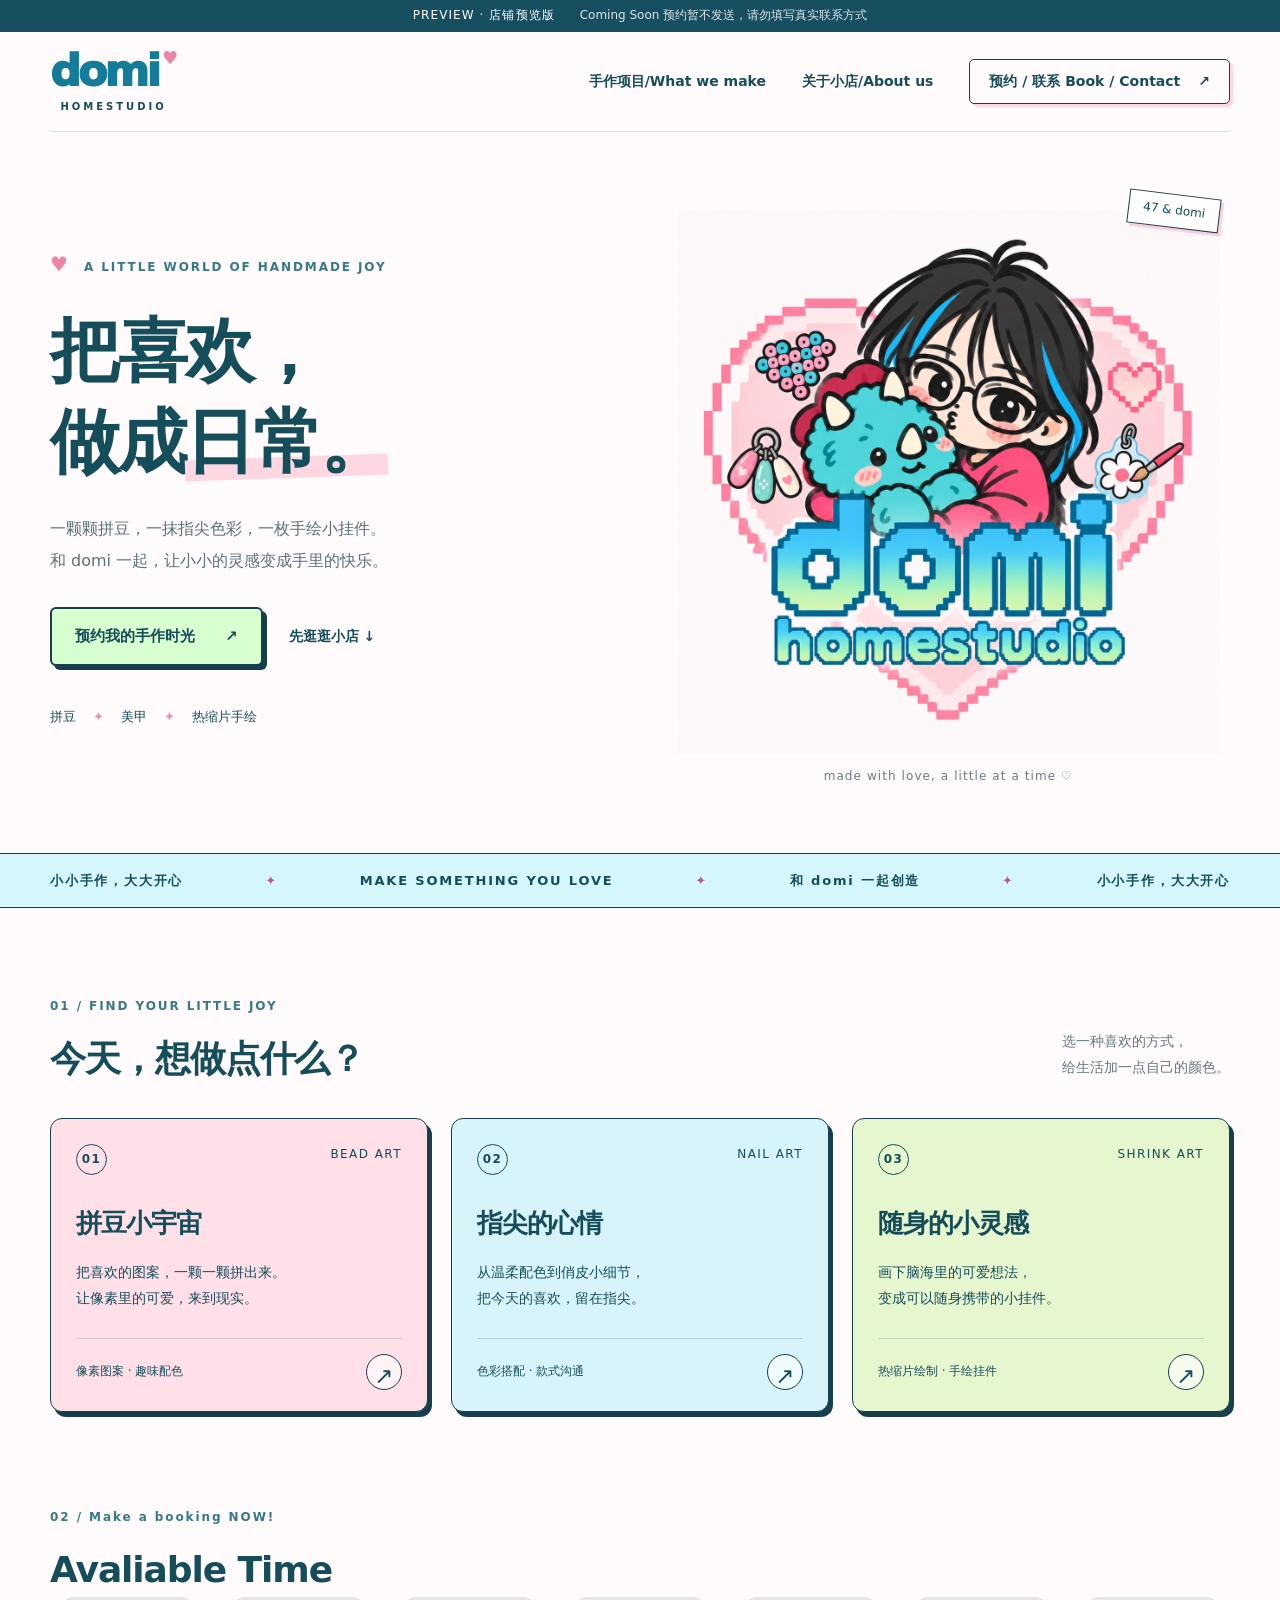
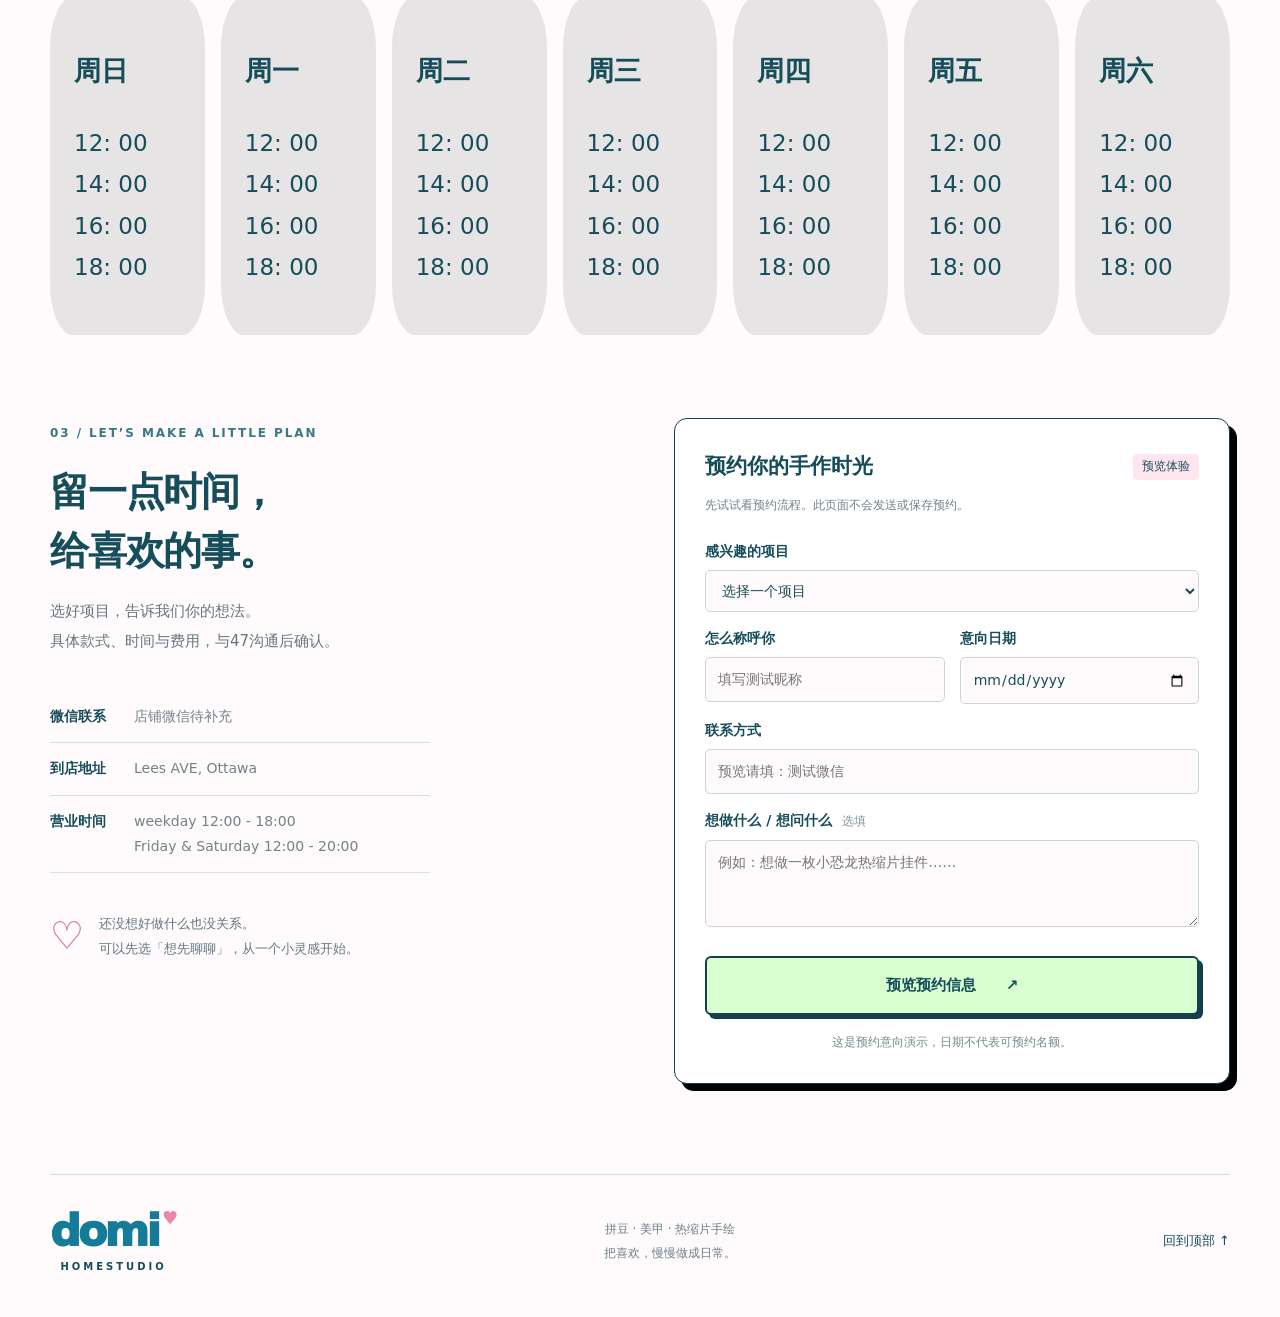
==== commit ac905c4b: "update the avaliable time for booking" ====
--- a/index.html
+++ b/index.html
@@ -115,19 +115,46 @@
     </div>
 </section>
 
-<section id="booking" class="section wrap booking section">
-    <span class="eyebrow">03 / Make a booking NOW!</span>
+<section id="booking" class="booking-section">
+    <div class="booking-inner">
+    <span class="eyebrow">02 / Make a booking NOW!</span>
     <h2>Avaliable Time</h2>
-    <article class="craft-card charms">
-        <div class="card-booking">
-            测试用-----------
-        </div>
+    <article class="booking-grid">
+            <div class="booking-card">
+                <h3>周日</h3>
+                <p>12: 00<br>14: 00<br>16: 00<br>18: 00</p>
+            </div>
+            <div class="booking-card">
+                <h3>周一</h3>
+                <p>12: 00<br>14: 00<br>16: 00<br>18: 00</p>
+            </div>
+            <div class="booking-card">
+                <h3>周二</h3>
+                <p>12: 00<br>14: 00<br>16: 00<br>18: 00</p>
+            </div>
+            <div class="booking-card">
+                <h3>周三</h3>
+                <p>12: 00<br>14: 00<br>16: 00<br>18: 00</p>
+            </div>
+            <div class="booking-card">
+                <h3>周四</h3>
+                <p>12: 00<br>14: 00<br>16: 00<br>18: 00</p>
+            </div>
+            <div class="booking-card">
+                <h3>周五</h3>
+                <p>12: 00<br>14: 00<br>16: 00<br>18: 00</p>
+            </div>
+            <div class="booking-card">
+                <h3>周六</h3>
+                <p>12: 00<br>14: 00<br>16: 00<br>18: 00</p>
+            </div>
     </article>
+    </div>
 </section>
 
 <section id="contact" class="section wrap contact-section">
     <div class="contact-copy">
-        <span class="eyebrow">02 / LET’S MAKE A LITTLE PLAN</span>
+        <span class="eyebrow">03 / LET’S MAKE A LITTLE PLAN</span>
         <h2>留一点时间，<br>给喜欢的事。</h2>
         <p>选好项目，告诉我们你的想法。<br>具体款式、时间与费用，与47沟通后确认。</p>
         <dl class="contact-details">
--- a/style.css
+++ b/style.css
@@ -446,13 +446,54 @@
    ============================================================ */
 
 .booking-section {
-    display:grid;
-    grid-template-columns:1fr 1.05fr;
-    gap:95px
-}
-
-.card-booking {
-    
+    width: 100%;
+    display: grid;
+    grid-template-columns: 1fr;
+}
+
+.booking-grid {
+    display: grid;
+    grid-template-columns: repeat(7, 1fr);
+    gap: 16px;
+    width: 100%;
+
+}
+
+@media (max-width: 900px) {
+    .booking-grid {
+        grid-template-columns: repeat(4, 1fr);
+    }
+}
+
+@media (max-width: 600px) {
+    .booking-grid {
+        grid-template-columns: repeat(2, 1fr);
+    }
+}
+
+.booking-inner {
+  width: min(1180px, calc(100% - 48px));
+  margin: 0 auto;
+}
+
+.booking-card {
+    background:#d8d8d8a0;
+    width:100%;
+    height:100%;
+    border-radius:15%;
+    font-size:23px;
+    padding: 24px;
+    box-sizing: border-box;
+    flex: 1;
+}
+
+.time-card h3 {
+  margin: 0 0 20px;
+  font-size: 1.6rem;
+}
+
+.time-card p {
+  margin: 10px 0;
 }
 
 /* ============================================================
@@ -517,11 +558,12 @@
 }
 
 .booking-panel {
-    background:white;
+    background:rgb(255, 255, 255);
     border:1.5px solid var(--line);
     border-radius:13px;
-    box-shadow:7px 7px 0 #cbeef4;
-    padding:29px 30px
+    box-shadow:7px 7px 0 #000000;
+    padding:29px 30px;
+    width: 10 px
 }
 
 .booking-title {
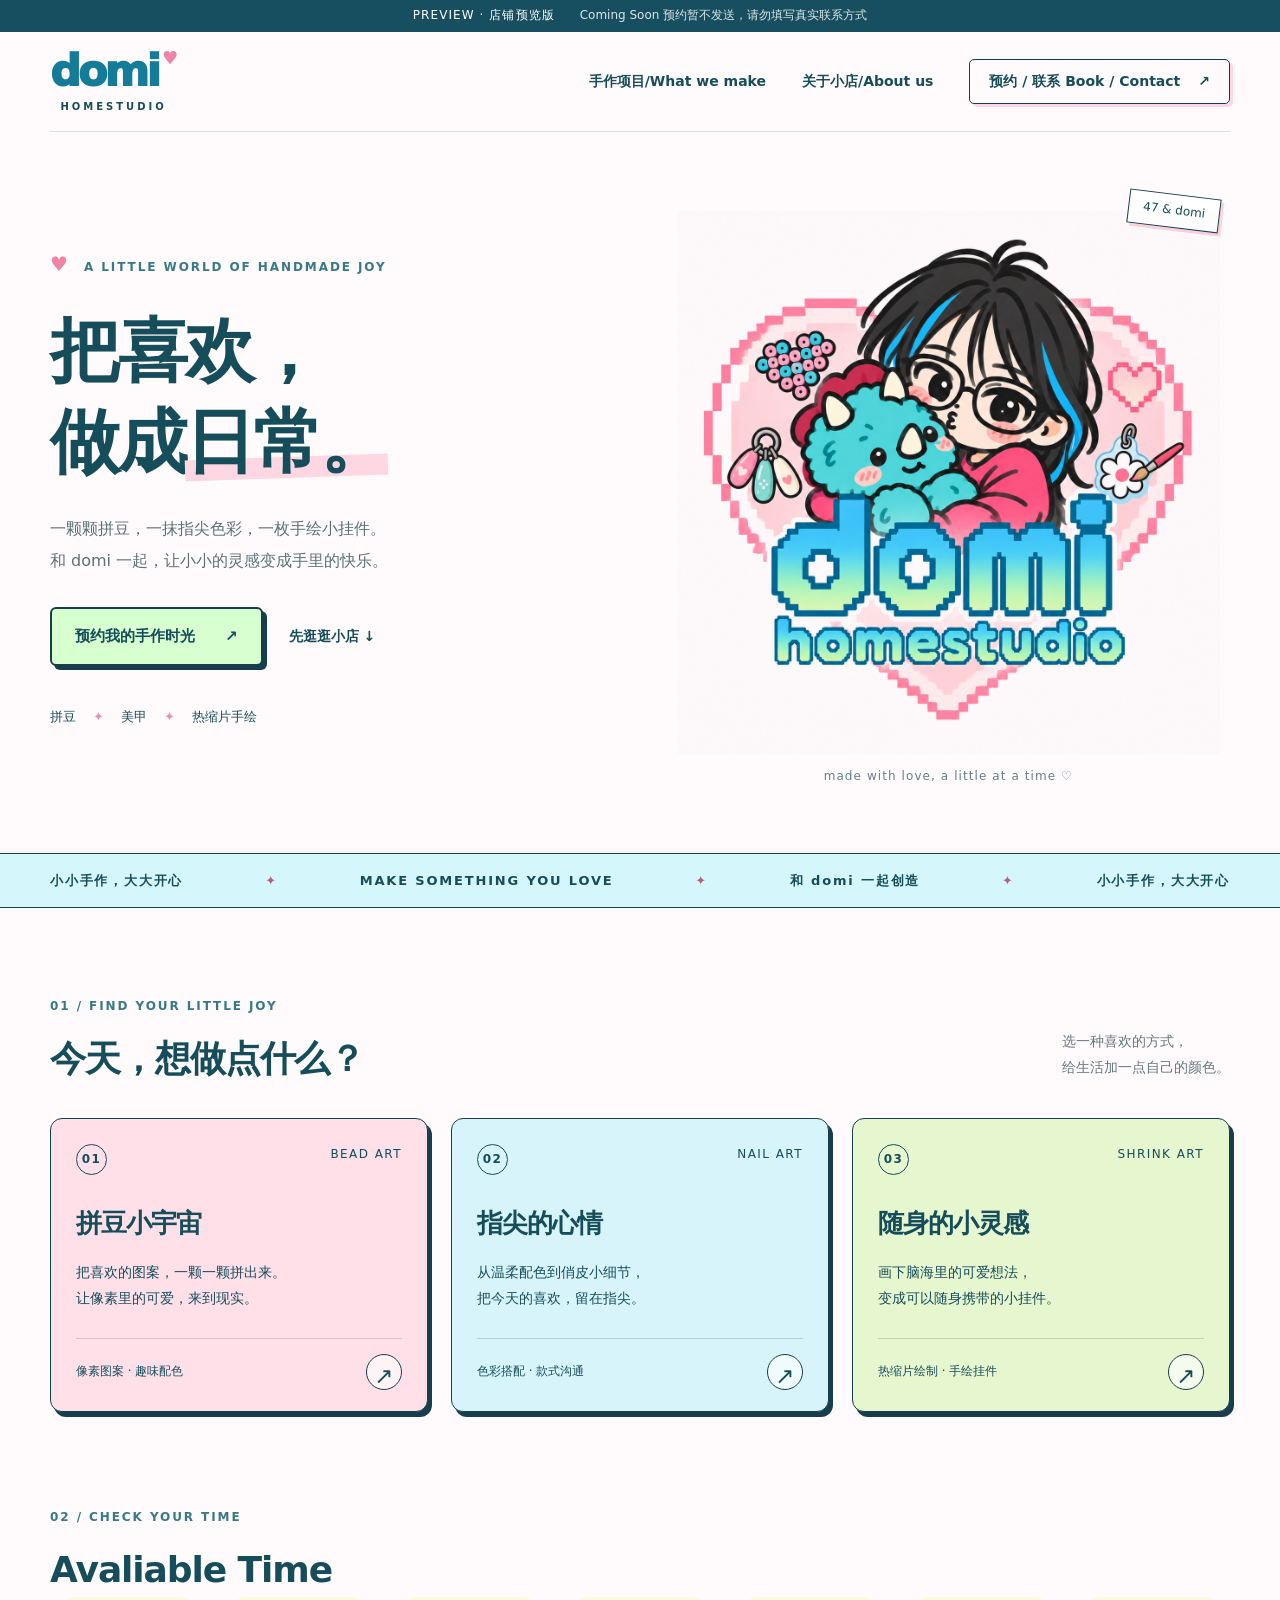
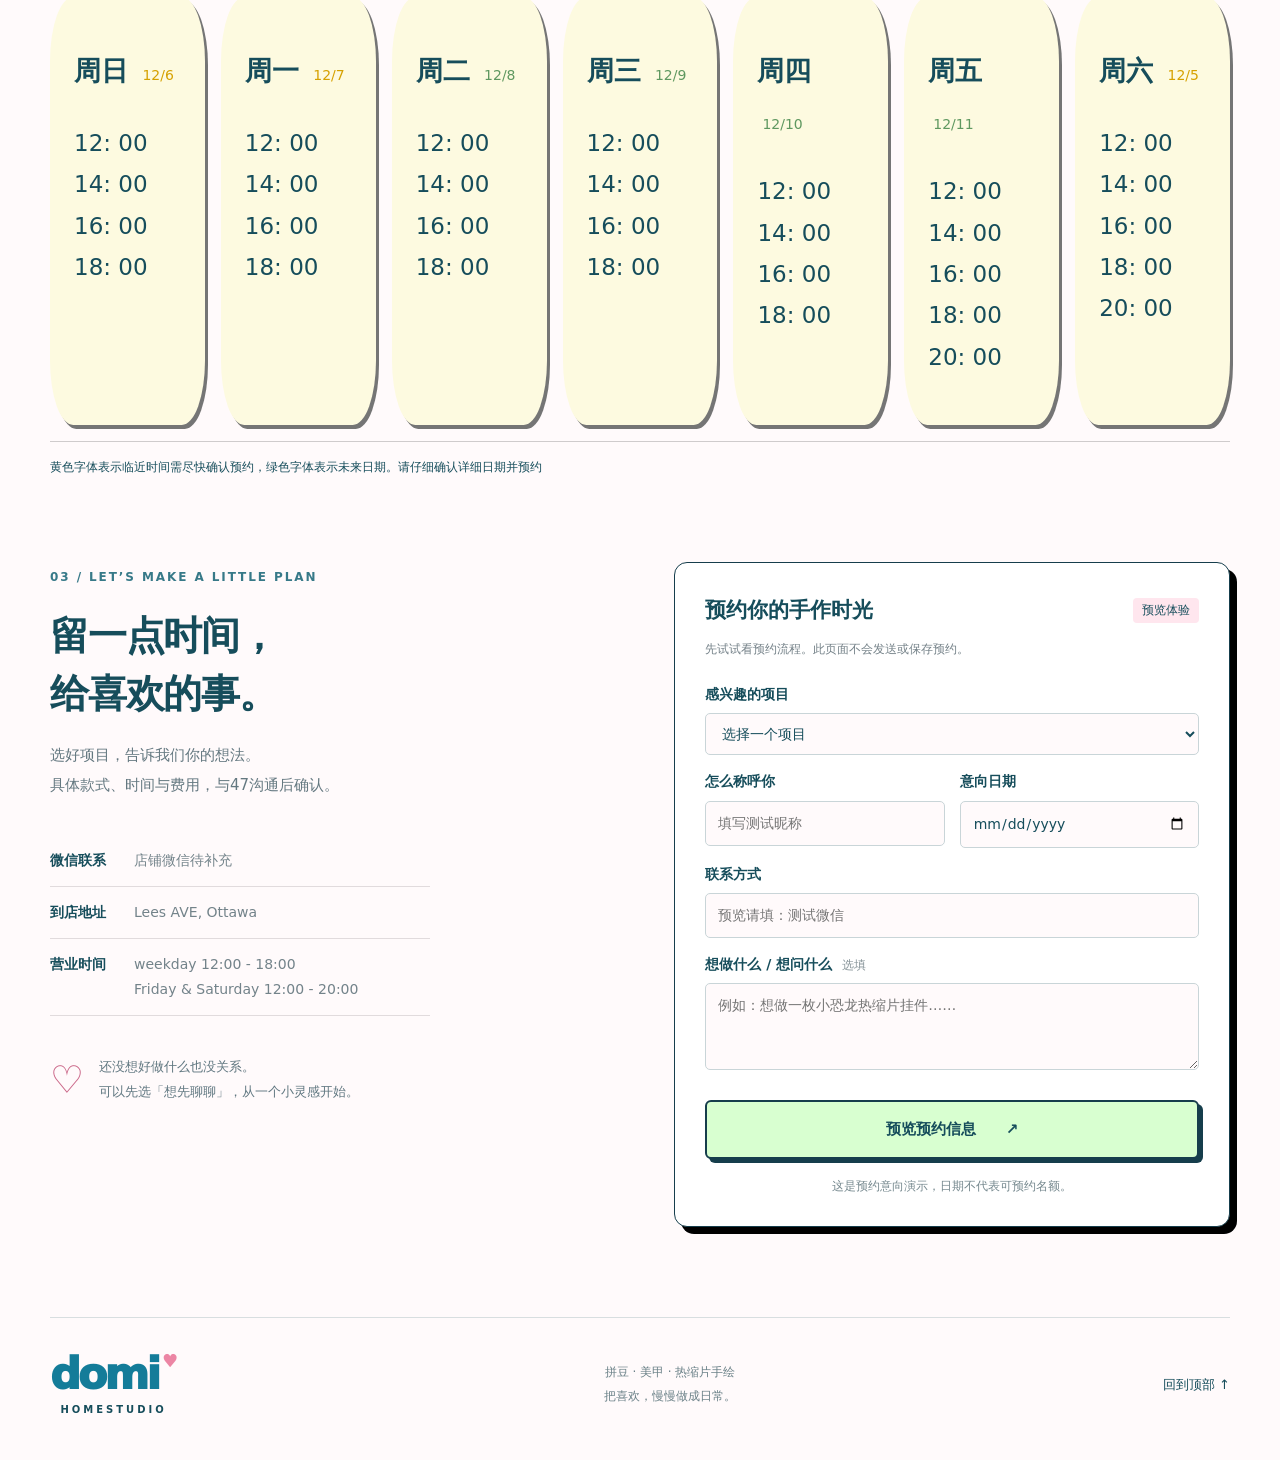
==== commit 32b581df: "update the style of the booking part" ====
--- a/index.html
+++ b/index.html
@@ -117,36 +117,63 @@
 
 <section id="booking" class="booking-section">
     <div class="booking-inner">
-    <span class="eyebrow">02 / Make a booking NOW!</span>
+    <span class="eyebrow">02 / CHECK YOUR TIME</span>
     <h2>Avaliable Time</h2>
     <article class="booking-grid">
             <div class="booking-card">
-                <h3>周日</h3>
-                <p>12: 00<br>14: 00<br>16: 00<br>18: 00</p>
-            </div>
-            <div class="booking-card">
-                <h3>周一</h3>
-                <p>12: 00<br>14: 00<br>16: 00<br>18: 00</p>
-            </div>
-            <div class="booking-card">
-                <h3>周二</h3>
-                <p>12: 00<br>14: 00<br>16: 00<br>18: 00</p>
-            </div>
-            <div class="booking-card">
-                <h3>周三</h3>
-                <p>12: 00<br>14: 00<br>16: 00<br>18: 00</p>
-            </div>
-            <div class="booking-card">
-                <h3>周四</h3>
-                <p>12: 00<br>14: 00<br>16: 00<br>18: 00</p>
-            </div>
-            <div class="booking-card">
-                <h3>周五</h3>
-                <p>12: 00<br>14: 00<br>16: 00<br>18: 00</p>
-            </div>
-            <div class="booking-card">
-                <h3>周六</h3>
-                <p>12: 00<br>14: 00<br>16: 00<br>18: 00</p>
+                <h3>
+                    周日
+                    <span class="date-label" data-day="0"></span>
+                </h3>
+                <p>12: 00<br>14: 00<br>16: 00<br>18: 00</p>
+            </div>
+            <div class="booking-card">
+                <h3>
+                    周一
+                    <span class="date-label" data-day="1"></span>
+                </h3>
+                <p>12: 00<br>14: 00<br>16: 00<br>18: 00</p>
+            </div>
+            <div class="booking-card">
+                <h3>
+                    周二
+                    <span class="date-label" data-day="2"></span>
+                </h3>
+                <p>12: 00<br>14: 00<br>16: 00<br>18: 00</p>
+            </div>
+            <div class="booking-card">
+                <h3>
+                    周三
+                    <span class="date-label" data-day="3"></span>
+                </h3>
+                <p>12: 00<br>14: 00<br>16: 00<br>18: 00</p>
+            </div>
+            <div class="booking-card">
+                <h3>
+                    周四
+                    <span class="date-label" data-day="4"></span>
+                </h3>
+                <p>12: 00<br>14: 00<br>16: 00<br>18: 00</p>
+            </div>
+            <div class="booking-card">
+                <h3>
+                    周五
+                    <span class="date-label" data-day="5"></span>
+                </h3>
+                <p>12: 00<br>14: 00<br>16: 00<br>18: 00<br>20: 00</p>
+            </div>
+            <div class="booking-card">
+                <h3>
+                    周六
+                    <span class="date-label" data-day="6"></span>
+                </h3>
+                <p>12: 00<br>14: 00<br>16: 00<br>18: 00<br>20: 00</p>
+            </div>
+            
+            <div class="booking-bottom">
+                    <span>
+                        黄色字体表示临近时间需尽快确认预约，绿色字体表示未来日期。请仔细确认详细日期并预约
+                    </span>
             </div>
     </article>
     </div>
--- a/style.css
+++ b/style.css
@@ -477,7 +477,7 @@
 }
 
 .booking-card {
-    background:#d8d8d8a0;
+    background:#fdfae0;
     width:100%;
     height:100%;
     border-radius:15%;
@@ -485,15 +485,48 @@
     padding: 24px;
     box-sizing: border-box;
     flex: 1;
-}
-
-.time-card h3 {
-  margin: 0 0 20px;
-  font-size: 1.6rem;
-}
-
-.time-card p {
-  margin: 10px 0;
+    box-shadow:3px 4px 0 #757575;
+
+    transition:
+        transform 0.25s ease,
+        box-shadow 0.25s ease;
+}
+
+.booking-card:hover {
+    transform: scale(1.03);
+    box-shadow: 
+        3px 4px 0 #757575,
+        0 10px 24px rgba(0, 0, 0, 0.08);
+}
+
+.booking-bottom {
+    grid-column: 1 / -1;
+
+    border-top: 1px solid #00000030;
+    padding-top: 15px;
+    font-size: 12px;
+
+    white-space: nowrap;
+    overflow: hidden;
+    text-overflow: ellipsis;
+
+    min-width: 0;
+}
+
+.date-label {
+    font-size: 14px;
+    font-weight: 500;
+    margin-left: 5px;
+}
+
+/* 临近日期 */
+.date-near {
+    color: #d6a100;
+}
+
+/* 较远日期 */
+.date-far {
+    color: #5f9860;
 }
 
 /* ============================================================
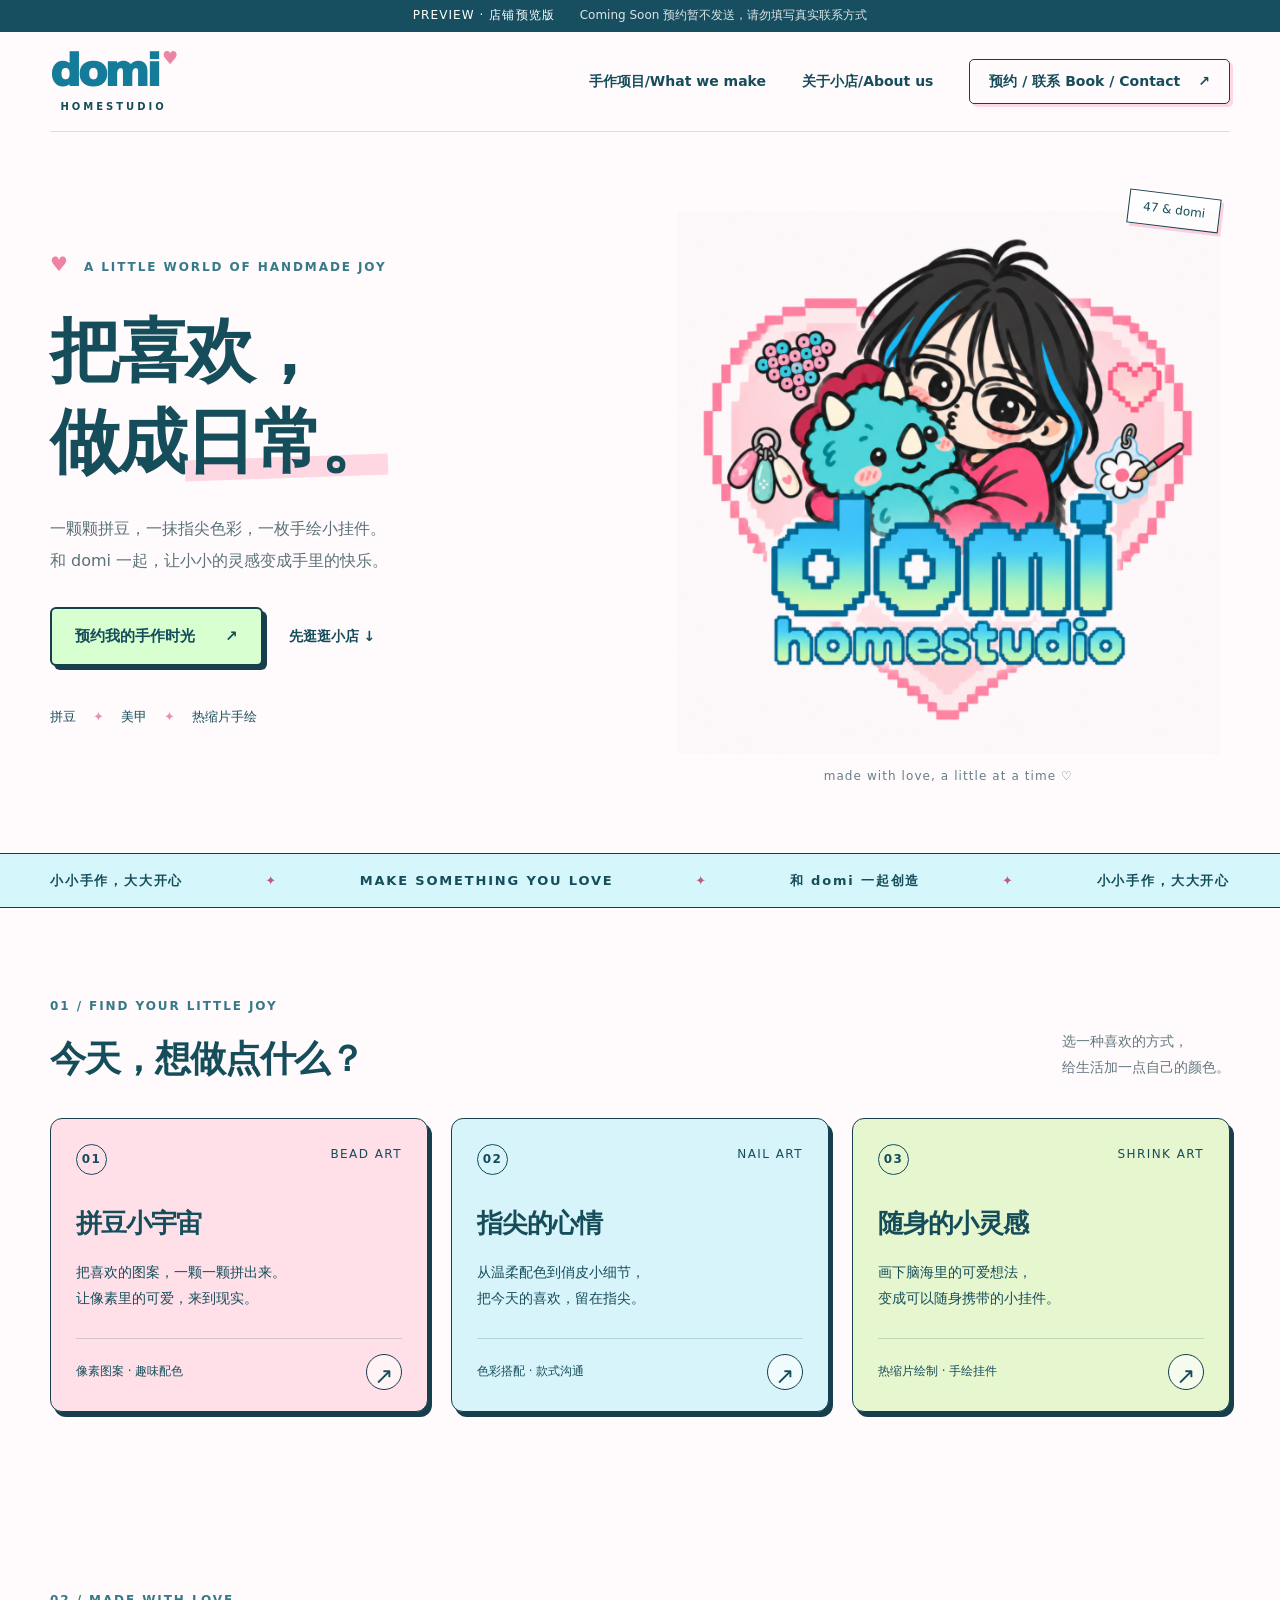
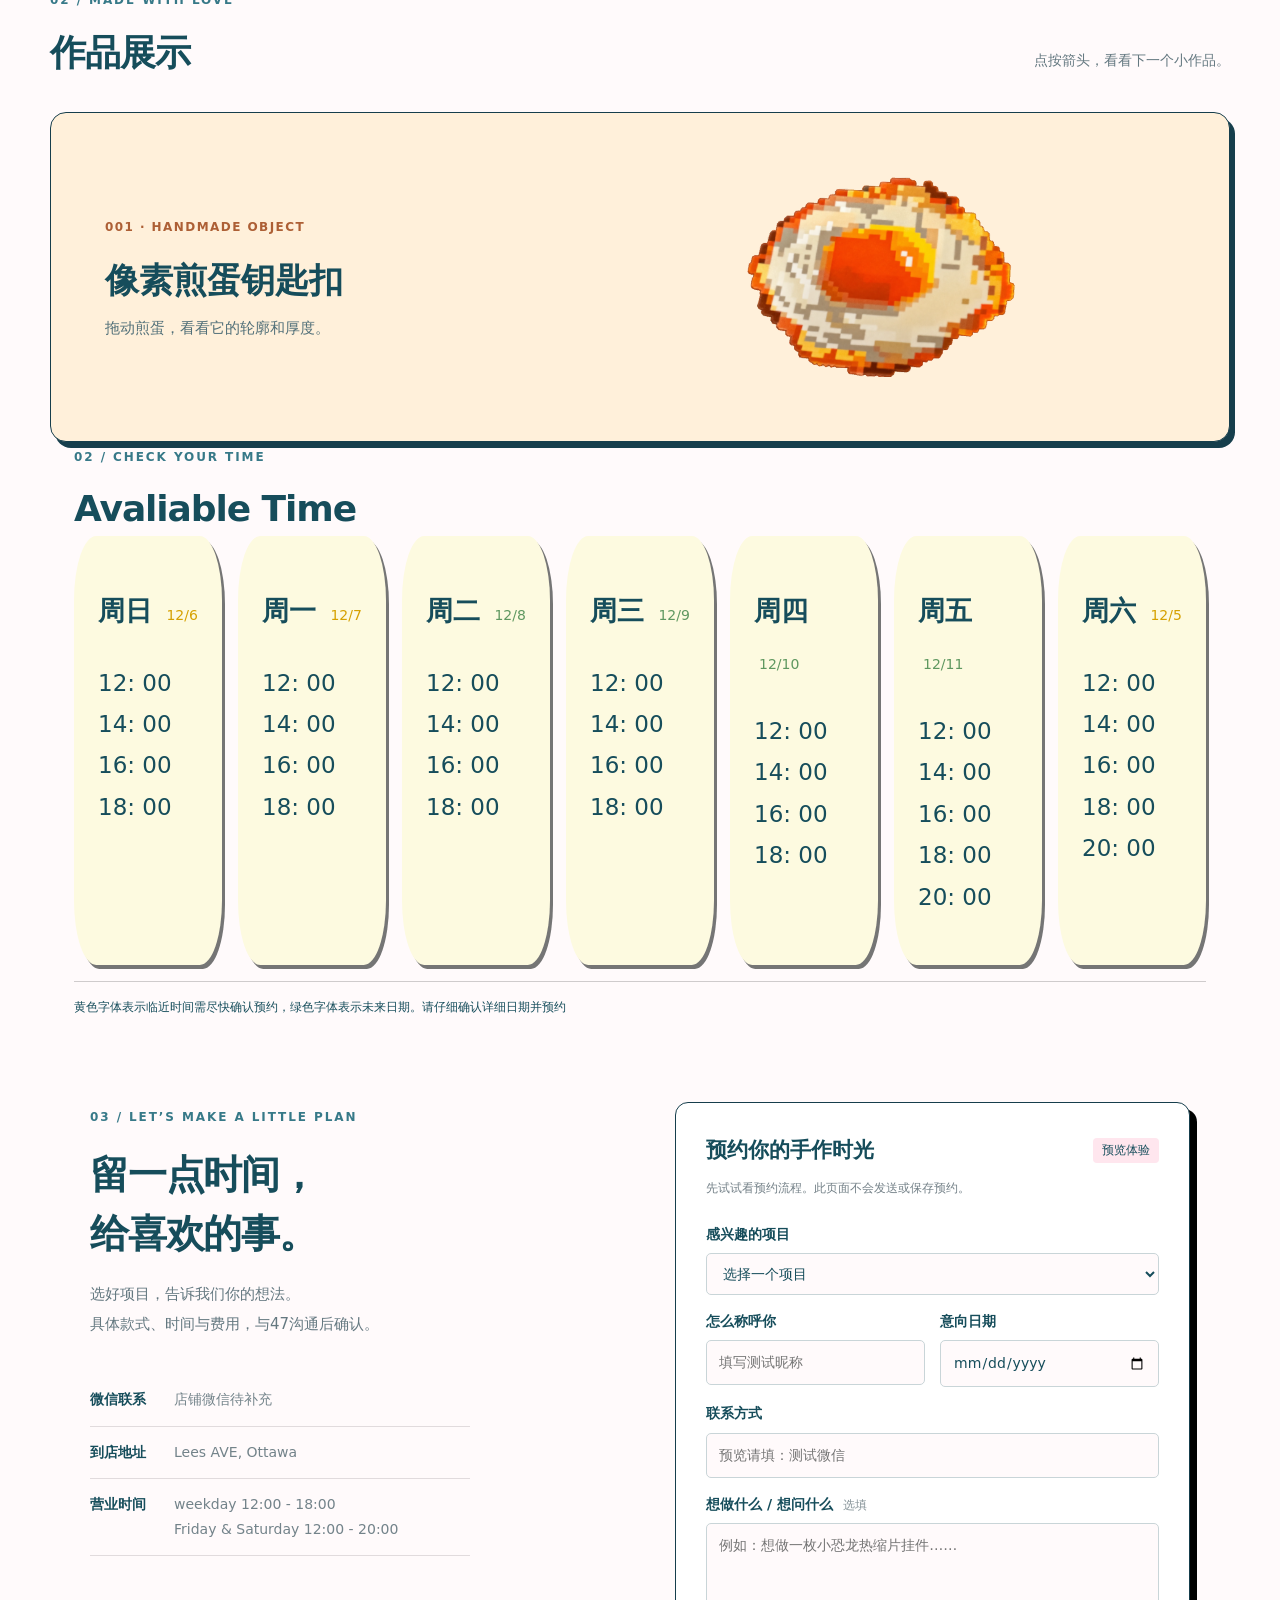
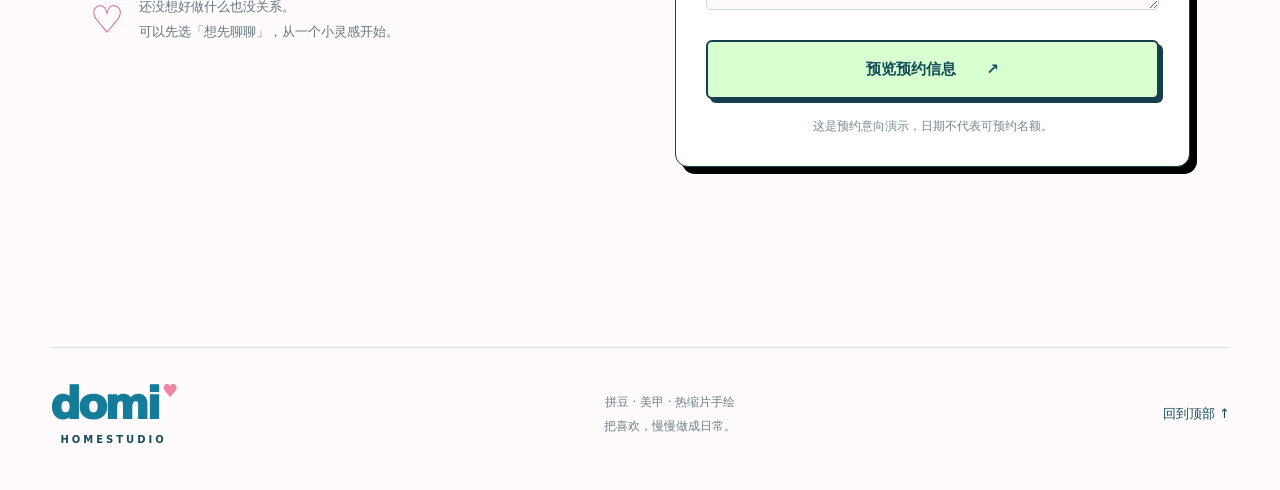
==== commit f7db3956: "update the gallery of crafts." ====
--- a/index.html
+++ b/index.html
@@ -114,7 +114,3874 @@
         </article>
     </div>
 </section>
-
+<section id="works" class="section wrap work-section" aria-labelledby="works-heading">
+  <div class="section-heading">
+    <div>
+      <span class="eyebrow">02 / MADE WITH LOVE</span>
+      <h2 id="works-heading">作品展示</h2>
+    </div>
+    <p>点按箭头，看看下一个小作品。</p>
+  </div>
+  <div class="work-carousel" role="region" aria-roledescription="轮播" aria-label="手作作品展示">
+    <div class="work-slide" role="group" aria-roledescription="幻灯片" aria-label="第 1 件，共 2 件">
+      <article class="work-panel">
+        <div class="work-panel-copy">
+          <span class="work-index">001 · HANDMADE OBJECT</span>
+          <h3>像素煎蛋钥匙扣</h3>
+          <p>拖动煎蛋，看看它的轮廓和厚度。</p>
+        </div>
+        <iframe class="work-model" title="像素煎蛋钥匙扣 3D 展示，可拖动小角度旋转"
+                srcdoc="&lt;!doctype html&gt;&lt;html lang=&quot;zh-CN&quot;&gt;&lt;head&gt;&lt;meta charset=&quot;utf-8&quot;&gt;&lt;meta name=&quot;viewport&quot; content=&quot;width=device-width,initial-scale=1&quot;&gt;&lt;title&gt;像素煎蛋 3D&lt;/title&gt;&lt;style&gt;html,body{margin:0;width:100%;height:100%;overflow:hidden;background:transparent}canvas{display:block;width:100%;height:100%;cursor:grab}canvas:active{cursor:grabbing}&lt;/style&gt;&lt;/head&gt;&lt;body&gt;&lt;script&gt;(()=&gt;{var Or=&quot;180&quot;;var Zl=0,Eo=1,Jl=2;var To=1,$l=2,Qe=3,We=0,Ee=1,je=2,mn=0,Wn=1,Ao=2,wo=3,Co=4,Kl=5,Cn=100,Ql=101,jl=102,tc=103,ec=104,nc=200,ic=201,sc=202,rc=203,lr=204,cr=205,ac=206,oc=207,lc=208,cc=209,hc=210,uc=211,dc=212,fc=213,pc=214,Br=0,zr=1,kr=2,Xn=3,Vr=4,Hr=5,Gr=6,Wr=7,Ro=0,mc=1,gc=2,gn=0,_c=1,xc=2,vc=3,yc=4,Mc=5,Sc=6,bc=7;var Io=300,Kn=301,Qn=302,Xr=303,qr=304,Cs=306,hr=1e3,wn=1001,ur=1002,Be=1003,Ec=1004;var Rs=1005;var Xe=1006,Yr=1007;var Dn=1008;var Ze=1009,Po=1010,Lo=1011,Fi=1012,Zr=1013,Un=1014,tn=1015,Oi=1016,Jr=1017,$r=1018,Bi=1020,Do=35902,Uo=35899,No=1021,Fo=1022,ze=1023,Mi=1026,zi=1027,Oo=1028,Kr=1029,Bo=1030,Qr=1031;var jr=1033,Is=33776,Ps=33777,Ls=33778,Ds=33779,ta=35840,ea=35841,na=35842,ia=35843,sa=36196,ra=37492,aa=37496,oa=37808,la=37809,ca=37810,ha=37811,ua=37812,da=37813,fa=37814,pa=37815,ma=37816,ga=37817,_a=37818,xa=37819,va=37820,ya=37821,Ma=36492,Sa=36494,ba=36495,Ea=36283,Ta=36284,Aa=36285,wa=36286;var ns=2300,dr=2301,ar=2302,uo=2400,fo=2401,po=2402;var Tc=3200,Ac=3201;var zo=0,wc=1,_n=&quot;&quot;,_e=&quot;srgb&quot;,qn=&quot;srgb-linear&quot;,is=&quot;linear&quot;,Qt=&quot;srgb&quot;;var Hn=7680;var mo=519,Cc=512,Rc=513,Ic=514,ko=515,Pc=516,Lc=517,Dc=518,Uc=519,go=35044;var Vo=&quot;300 es&quot;,Ge=2e3,ss=2001;var dn=class{addEventListener(t,e){this._listeners===void 0&amp;&amp;(this._listeners={});let n=this._listeners;n[t]===void 0&amp;&amp;(n[t]=[]),n[t].indexOf(e)===-1&amp;&amp;n[t].push(e)}hasEventListener(t,e){let n=this._listeners;return n===void 0?!1:n[t]!==void 0&amp;&amp;n[t].indexOf(e)!==-1}removeEventListener(t,e){let n=this._listeners;if(n===void 0)return;let s=n[t];if(s!==void 0){let r=s.indexOf(e);r!==-1&amp;&amp;s.splice(r,1)}}dispatchEvent(t){let e=this._listeners;if(e===void 0)return;let n=e[t.type];if(n!==void 0){t.target=this;let s=n.slice(0);for(let r=0,a=s.length;r&lt;a;r++)s[r].call(this,t);t.target=null}}},me=[&quot;00&quot;,&quot;01&quot;,&quot;02&quot;,&quot;03&quot;,&quot;04&quot;,&quot;05&quot;,&quot;06&quot;,&quot;07&quot;,&quot;08&quot;,&quot;09&quot;,&quot;0a&quot;,&quot;0b&quot;,&quot;0c&quot;,&quot;0d&quot;,&quot;0e&quot;,&quot;0f&quot;,&quot;10&quot;,&quot;11&quot;,&quot;12&quot;,&quot;13&quot;,&quot;14&quot;,&quot;15&quot;,&quot;16&quot;,&quot;17&quot;,&quot;18&quot;,&quot;19&quot;,&quot;1a&quot;,&quot;1b&quot;,&quot;1c&quot;,&quot;1d&quot;,&quot;1e&quot;,&quot;1f&quot;,&quot;20&quot;,&quot;21&quot;,&quot;22&quot;,&quot;23&quot;,&quot;24&quot;,&quot;25&quot;,&quot;26&quot;,&quot;27&quot;,&quot;28&quot;,&quot;29&quot;,&quot;2a&quot;,&quot;2b&quot;,&quot;2c&quot;,&quot;2d&quot;,&quot;2e&quot;,&quot;2f&quot;,&quot;30&quot;,&quot;31&quot;,&quot;32&quot;,&quot;33&quot;,&quot;34&quot;,&quot;35&quot;,&quot;36&quot;,&quot;37&quot;,&quot;38&quot;,&quot;39&quot;,&quot;3a&quot;,&quot;3b&quot;,&quot;3c&quot;,&quot;3d&quot;,&quot;3e&quot;,&quot;3f&quot;,&quot;40&quot;,&quot;41&quot;,&quot;42&quot;,&quot;43&quot;,&quot;44&quot;,&quot;45&quot;,&quot;46&quot;,&quot;47&quot;,&quot;48&quot;,&quot;49&quot;,&quot;4a&quot;,&quot;4b&quot;,&quot;4c&quot;,&quot;4d&quot;,&quot;4e&quot;,&quot;4f&quot;,&quot;50&quot;,&quot;51&quot;,&quot;52&quot;,&quot;53&quot;,&quot;54&quot;,&quot;55&quot;,&quot;56&quot;,&quot;57&quot;,&quot;58&quot;,&quot;59&quot;,&quot;5a&quot;,&quot;5b&quot;,&quot;5c&quot;,&quot;5d&quot;,&quot;5e&quot;,&quot;5f&quot;,&quot;60&quot;,&quot;61&quot;,&quot;62&quot;,&quot;63&quot;,&quot;64&quot;,&quot;65&quot;,&quot;66&quot;,&quot;67&quot;,&quot;68&quot;,&quot;69&quot;,&quot;6a&quot;,&quot;6b&quot;,&quot;6c&quot;,&quot;6d&quot;,&quot;6e&quot;,&quot;6f&quot;,&quot;70&quot;,&quot;71&quot;,&quot;72&quot;,&quot;73&quot;,&quot;74&quot;,&quot;75&quot;,&quot;76&quot;,&quot;77&quot;,&quot;78&quot;,&quot;79&quot;,&quot;7a&quot;,&quot;7b&quot;,&quot;7c&quot;,&quot;7d&quot;,&quot;7e&quot;,&quot;7f&quot;,&quot;80&quot;,&quot;81&quot;,&quot;82&quot;,&quot;83&quot;,&quot;84&quot;,&quot;85&quot;,&quot;86&quot;,&quot;87&quot;,&quot;88&quot;,&quot;89&quot;,&quot;8a&quot;,&quot;8b&quot;,&quot;8c&quot;,&quot;8d&quot;,&quot;8e&quot;,&quot;8f&quot;,&quot;90&quot;,&quot;91&quot;,&quot;92&quot;,&quot;93&quot;,&quot;94&quot;,&quot;95&quot;,&quot;96&quot;,&quot;97&quot;,&quot;98&quot;,&quot;99&quot;,&quot;9a&quot;,&quot;9b&quot;,&quot;9c&quot;,&quot;9d&quot;,&quot;9e&quot;,&quot;9f&quot;,&quot;a0&quot;,&quot;a1&quot;,&quot;a2&quot;,&quot;a3&quot;,&quot;a4&quot;,&quot;a5&quot;,&quot;a6&quot;,&quot;a7&quot;,&quot;a8&quot;,&quot;a9&quot;,&quot;aa&quot;,&quot;ab&quot;,&quot;ac&quot;,&quot;ad&quot;,&quot;ae&quot;,&quot;af&quot;,&quot;b0&quot;,&quot;b1&quot;,&quot;b2&quot;,&quot;b3&quot;,&quot;b4&quot;,&quot;b5&quot;,&quot;b6&quot;,&quot;b7&quot;,&quot;b8&quot;,&quot;b9&quot;,&quot;ba&quot;,&quot;bb&quot;,&quot;bc&quot;,&quot;bd&quot;,&quot;be&quot;,&quot;bf&quot;,&quot;c0&quot;,&quot;c1&quot;,&quot;c2&quot;,&quot;c3&quot;,&quot;c4&quot;,&quot;c5&quot;,&quot;c6&quot;,&quot;c7&quot;,&quot;c8&quot;,&quot;c9&quot;,&quot;ca&quot;,&quot;cb&quot;,&quot;cc&quot;,&quot;cd&quot;,&quot;ce&quot;,&quot;cf&quot;,&quot;d0&quot;,&quot;d1&quot;,&quot;d2&quot;,&quot;d3&quot;,&quot;d4&quot;,&quot;d5&quot;,&quot;d6&quot;,&quot;d7&quot;,&quot;d8&quot;,&quot;d9&quot;,&quot;da&quot;,&quot;db&quot;,&quot;dc&quot;,&quot;dd&quot;,&quot;de&quot;,&quot;df&quot;,&quot;e0&quot;,&quot;e1&quot;,&quot;e2&quot;,&quot;e3&quot;,&quot;e4&quot;,&quot;e5&quot;,&quot;e6&quot;,&quot;e7&quot;,&quot;e8&quot;,&quot;e9&quot;,&quot;ea&quot;,&quot;eb&quot;,&quot;ec&quot;,&quot;ed&quot;,&quot;ee&quot;,&quot;ef&quot;,&quot;f0&quot;,&quot;f1&quot;,&quot;f2&quot;,&quot;f3&quot;,&quot;f4&quot;,&quot;f5&quot;,&quot;f6&quot;,&quot;f7&quot;,&quot;f8&quot;,&quot;f9&quot;,&quot;fa&quot;,&quot;fb&quot;,&quot;fc&quot;,&quot;fd&quot;,&quot;fe&quot;,&quot;ff&quot;],El=1234567,Qi=Math.PI/180,Si=180/Math.PI;function jn(){let i=Math.random()*4294967295|0,t=Math.random()*4294967295|0,e=Math.random()*4294967295|0,n=Math.random()*4294967295|0;return(me[i&amp;255]+me[i&gt;&gt;8&amp;255]+me[i&gt;&gt;16&amp;255]+me[i&gt;&gt;24&amp;255]+&quot;-&quot;+me[t&amp;255]+me[t&gt;&gt;8&amp;255]+&quot;-&quot;+me[t&gt;&gt;16&amp;15|64]+me[t&gt;&gt;24&amp;255]+&quot;-&quot;+me[e&amp;63|128]+me[e&gt;&gt;8&amp;255]+&quot;-&quot;+me[e&gt;&gt;16&amp;255]+me[e&gt;&gt;24&amp;255]+me[n&amp;255]+me[n&gt;&gt;8&amp;255]+me[n&gt;&gt;16&amp;255]+me[n&gt;&gt;24&amp;255]).toLowerCase()}function Ht(i,t,e){return Math.max(t,Math.min(e,i))}function Ho(i,t){return(i%t+t)%t}function Rh(i,t,e,n,s){return n+(i-t)*(s-n)/(e-t)}function Ih(i,t,e){return i!==t?(e-i)/(t-i):0}function ji(i,t,e){return(1-e)*i+e*t}function Ph(i,t,e,n){return ji(i,t,1-Math.exp(-e*n))}function Lh(i,t=1){return t-Math.abs(Ho(i,t*2)-t)}function Dh(i,t,e){return i&lt;=t?0:i&gt;=e?1:(i=(i-t)/(e-t),i*i*(3-2*i))}function Uh(i,t,e){return i&lt;=t?0:i&gt;=e?1:(i=(i-t)/(e-t),i*i*i*(i*(i*6-15)+10))}function Nh(i,t){return i+Math.floor(Math.random()*(t-i+1))}function Fh(i,t){return i+Math.random()*(t-i)}function Oh(i){return i*(.5-Math.random())}function Bh(i){i!==void 0&amp;&amp;(El=i);let t=El+=1831565813;return t=Math.imul(t^t&gt;&gt;&gt;15,t|1),t^=t+Math.imul(t^t&gt;&gt;&gt;7,t|61),((t^t&gt;&gt;&gt;14)&gt;&gt;&gt;0)/4294967296}function zh(i){return i*Qi}function kh(i){return i*Si}function Vh(i){return(i&amp;i-1)===0&amp;&amp;i!==0}function Hh(i){return Math.pow(2,Math.ceil(Math.log(i)/Math.LN2))}function Gh(i){return Math.pow(2,Math.floor(Math.log(i)/Math.LN2))}function Wh(i,t,e,n,s){let r=Math.cos,a=Math.sin,o=r(e/2),l=a(e/2),c=r((t+n)/2),h=a((t+n)/2),u=r((t-n)/2),d=a((t-n)/2),p=r((n-t)/2),g=a((n-t)/2);switch(s){case&quot;XYX&quot;:i.set(o*h,l*u,l*d,o*c);break;case&quot;YZY&quot;:i.set(l*d,o*h,l*u,o*c);break;case&quot;ZXZ&quot;:i.set(l*u,l*d,o*h,o*c);break;case&quot;XZX&quot;:i.set(o*h,l*g,l*p,o*c);break;case&quot;YXY&quot;:i.set(l*p,o*h,l*g,o*c);break;case&quot;ZYZ&quot;:i.set(l*g,l*p,o*h,o*c);break;default:console.warn(&quot;THREE.MathUtils: .setQuaternionFromProperEuler() encountered an unknown order: &quot;+s)}}function vi(i,t){switch(t.constructor){case Float32Array:return i;case Uint32Array:return i/4294967295;case Uint16Array:return i/65535;case Uint8Array:return i/255;case Int32Array:return Math.max(i/2147483647,-1);case Int16Array:return Math.max(i/32767,-1);case Int8Array:return Math.max(i/127,-1);default:throw new Error(&quot;Invalid component type.&quot;)}}function Me(i,t){switch(t.constructor){case Float32Array:return i;case Uint32Array:return Math.round(i*4294967295);case Uint16Array:return Math.round(i*65535);case Uint8Array:return Math.round(i*255);case Int32Array:return Math.round(i*2147483647);case Int16Array:return Math.round(i*32767);case Int8Array:return Math.round(i*127);default:throw new Error(&quot;Invalid component type.&quot;)}}var Us={DEG2RAD:Qi,RAD2DEG:Si,generateUUID:jn,clamp:Ht,euclideanModulo:Ho,mapLinear:Rh,inverseLerp:Ih,lerp:ji,damp:Ph,pingpong:Lh,smoothstep:Dh,smootherstep:Uh,randInt:Nh,randFloat:Fh,randFloatSpread:Oh,seededRandom:Bh,degToRad:zh,radToDeg:kh,isPowerOfTwo:Vh,ceilPowerOfTwo:Hh,floorPowerOfTwo:Gh,setQuaternionFromProperEuler:Wh,normalize:Me,denormalize:vi},pt=class i{constructor(t=0,e=0){i.prototype.isVector2=!0,this.x=t,this.y=e}get width(){return this.x}set width(t){this.x=t}get height(){return this.y}set height(t){this.y=t}set(t,e){return this.x=t,this.y=e,this}setScalar(t){return this.x=t,this.y=t,this}setX(t){return this.x=t,this}setY(t){return this.y=t,this}setComponent(t,e){switch(t){case 0:this.x=e;break;case 1:this.y=e;break;default:throw new Error(&quot;index is out of range: &quot;+t)}return this}getComponent(t){switch(t){case 0:return this.x;case 1:return this.y;default:throw new Error(&quot;index is out of range: &quot;+t)}}clone(){return new this.constructor(this.x,this.y)}copy(t){return this.x=t.x,this.y=t.y,this}add(t){return this.x+=t.x,this.y+=t.y,this}addScalar(t){return this.x+=t,this.y+=t,this}addVectors(t,e){return this.x=t.x+e.x,this.y=t.y+e.y,this}addScaledVector(t,e){return this.x+=t.x*e,this.y+=t.y*e,this}sub(t){return this.x-=t.x,this.y-=t.y,this}subScalar(t){return this.x-=t,this.y-=t,this}subVectors(t,e){return this.x=t.x-e.x,this.y=t.y-e.y,this}multiply(t){return this.x*=t.x,this.y*=t.y,this}multiplyScalar(t){return this.x*=t,this.y*=t,this}divide(t){return this.x/=t.x,this.y/=t.y,this}divideScalar(t){return this.multiplyScalar(1/t)}applyMatrix3(t){let e=this.x,n=this.y,s=t.elements;return this.x=s[0]*e+s[3]*n+s[6],this.y=s[1]*e+s[4]*n+s[7],this}min(t){return this.x=Math.min(this.x,t.x),this.y=Math.min(this.y,t.y),this}max(t){return this.x=Math.max(this.x,t.x),this.y=Math.max(this.y,t.y),this}clamp(t,e){return this.x=Ht(this.x,t.x,e.x),this.y=Ht(this.y,t.y,e.y),this}clampScalar(t,e){return this.x=Ht(this.x,t,e),this.y=Ht(this.y,t,e),this}clampLength(t,e){let n=this.length();return this.divideScalar(n||1).multiplyScalar(Ht(n,t,e))}floor(){return this.x=Math.floor(this.x),this.y=Math.floor(this.y),this}ceil(){return this.x=Math.ceil(this.x),this.y=Math.ceil(this.y),this}round(){return this.x=Math.round(this.x),this.y=Math.round(this.y),this}roundToZero(){return this.x=Math.trunc(this.x),this.y=Math.trunc(this.y),this}negate(){return this.x=-this.x,this.y=-this.y,this}dot(t){return this.x*t.x+this.y*t.y}cross(t){return this.x*t.y-this.y*t.x}lengthSq(){return this.x*this.x+this.y*this.y}length(){return Math.sqrt(this.x*this.x+this.y*this.y)}manhattanLength(){return Math.abs(this.x)+Math.abs(this.y)}normalize(){return this.divideScalar(this.length()||1)}angle(){return Math.atan2(-this.y,-this.x)+Math.PI}angleTo(t){let e=Math.sqrt(this.lengthSq()*t.lengthSq());if(e===0)return Math.PI/2;let n=this.dot(t)/e;return Math.acos(Ht(n,-1,1))}distanceTo(t){return Math.sqrt(this.distanceToSquared(t))}distanceToSquared(t){let e=this.x-t.x,n=this.y-t.y;return e*e+n*n}manhattanDistanceTo(t){return Math.abs(this.x-t.x)+Math.abs(this.y-t.y)}setLength(t){return this.normalize().multiplyScalar(t)}lerp(t,e){return this.x+=(t.x-this.x)*e,this.y+=(t.y-this.y)*e,this}lerpVectors(t,e,n){return this.x=t.x+(e.x-t.x)*n,this.y=t.y+(e.y-t.y)*n,this}equals(t){return t.x===this.x&amp;&amp;t.y===this.y}fromArray(t,e=0){return this.x=t[e],this.y=t[e+1],this}toArray(t=[],e=0){return t[e]=this.x,t[e+1]=this.y,t}fromBufferAttribute(t,e){return this.x=t.getX(e),this.y=t.getY(e),this}rotateAround(t,e){let n=Math.cos(e),s=Math.sin(e),r=this.x-t.x,a=this.y-t.y;return this.x=r*n-a*s+t.x,this.y=r*s+a*n+t.y,this}random(){return this.x=Math.random(),this.y=Math.random(),this}*[Symbol.iterator](){yield this.x,yield this.y}},fn=class{constructor(t=0,e=0,n=0,s=1){this.isQuaternion=!0,this._x=t,this._y=e,this._z=n,this._w=s}static slerpFlat(t,e,n,s,r,a,o){let l=n[s+0],c=n[s+1],h=n[s+2],u=n[s+3],d=r[a+0],p=r[a+1],g=r[a+2],v=r[a+3];if(o===0){t[e+0]=l,t[e+1]=c,t[e+2]=h,t[e+3]=u;return}if(o===1){t[e+0]=d,t[e+1]=p,t[e+2]=g,t[e+3]=v;return}if(u!==v||l!==d||c!==p||h!==g){let m=1-o,f=l*d+c*p+h*g+u*v,A=f&gt;=0?1:-1,E=1-f*f;if(E&gt;Number.EPSILON){let R=Math.sqrt(E),w=Math.atan2(R,f*A);m=Math.sin(m*w)/R,o=Math.sin(o*w)/R}let M=o*A;if(l=l*m+d*M,c=c*m+p*M,h=h*m+g*M,u=u*m+v*M,m===1-o){let R=1/Math.sqrt(l*l+c*c+h*h+u*u);l*=R,c*=R,h*=R,u*=R}}t[e]=l,t[e+1]=c,t[e+2]=h,t[e+3]=u}static multiplyQuaternionsFlat(t,e,n,s,r,a){let o=n[s],l=n[s+1],c=n[s+2],h=n[s+3],u=r[a],d=r[a+1],p=r[a+2],g=r[a+3];return t[e]=o*g+h*u+l*p-c*d,t[e+1]=l*g+h*d+c*u-o*p,t[e+2]=c*g+h*p+o*d-l*u,t[e+3]=h*g-o*u-l*d-c*p,t}get x(){return this._x}set x(t){this._x=t,this._onChangeCallback()}get y(){return this._y}set y(t){this._y=t,this._onChangeCallback()}get z(){return this._z}set z(t){this._z=t,this._onChangeCallback()}get w(){return this._w}set w(t){this._w=t,this._onChangeCallback()}set(t,e,n,s){return this._x=t,this._y=e,this._z=n,this._w=s,this._onChangeCallback(),this}clone(){return new this.constructor(this._x,this._y,this._z,this._w)}copy(t){return this._x=t.x,this._y=t.y,this._z=t.z,this._w=t.w,this._onChangeCallback(),this}setFromEuler(t,e=!0){let n=t._x,s=t._y,r=t._z,a=t._order,o=Math.cos,l=Math.sin,c=o(n/2),h=o(s/2),u=o(r/2),d=l(n/2),p=l(s/2),g=l(r/2);switch(a){case&quot;XYZ&quot;:this._x=d*h*u+c*p*g,this._y=c*p*u-d*h*g,this._z=c*h*g+d*p*u,this._w=c*h*u-d*p*g;break;case&quot;YXZ&quot;:this._x=d*h*u+c*p*g,this._y=c*p*u-d*h*g,this._z=c*h*g-d*p*u,this._w=c*h*u+d*p*g;break;case&quot;ZXY&quot;:this._x=d*h*u-c*p*g,this._y=c*p*u+d*h*g,this._z=c*h*g+d*p*u,this._w=c*h*u-d*p*g;break;case&quot;ZYX&quot;:this._x=d*h*u-c*p*g,this._y=c*p*u+d*h*g,this._z=c*h*g-d*p*u,this._w=c*h*u+d*p*g;break;case&quot;YZX&quot;:this._x=d*h*u+c*p*g,this._y=c*p*u+d*h*g,this._z=c*h*g-d*p*u,this._w=c*h*u-d*p*g;break;case&quot;XZY&quot;:this._x=d*h*u-c*p*g,this._y=c*p*u-d*h*g,this._z=c*h*g+d*p*u,this._w=c*h*u+d*p*g;break;default:console.warn(&quot;THREE.Quaternion: .setFromEuler() encountered an unknown order: &quot;+a)}return e===!0&amp;&amp;this._onChangeCallback(),this}setFromAxisAngle(t,e){let n=e/2,s=Math.sin(n);return this._x=t.x*s,this._y=t.y*s,this._z=t.z*s,this._w=Math.cos(n),this._onChangeCallback(),this}setFromRotationMatrix(t){let e=t.elements,n=e[0],s=e[4],r=e[8],a=e[1],o=e[5],l=e[9],c=e[2],h=e[6],u=e[10],d=n+o+u;if(d&gt;0){let p=.5/Math.sqrt(d+1);this._w=.25/p,this._x=(h-l)*p,this._y=(r-c)*p,this._z=(a-s)*p}else if(n&gt;o&amp;&amp;n&gt;u){let p=2*Math.sqrt(1+n-o-u);this._w=(h-l)/p,this._x=.25*p,this._y=(s+a)/p,this._z=(r+c)/p}else if(o&gt;u){let p=2*Math.sqrt(1+o-n-u);this._w=(r-c)/p,this._x=(s+a)/p,this._y=.25*p,this._z=(l+h)/p}else{let p=2*Math.sqrt(1+u-n-o);this._w=(a-s)/p,this._x=(r+c)/p,this._y=(l+h)/p,this._z=.25*p}return this._onChangeCallback(),this}setFromUnitVectors(t,e){let n=t.dot(e)+1;return n&lt;1e-8?(n=0,Math.abs(t.x)&gt;Math.abs(t.z)?(this._x=-t.y,this._y=t.x,this._z=0,this._w=n):(this._x=0,this._y=-t.z,this._z=t.y,this._w=n)):(this._x=t.y*e.z-t.z*e.y,this._y=t.z*e.x-t.x*e.z,this._z=t.x*e.y-t.y*e.x,this._w=n),this.normalize()}angleTo(t){return 2*Math.acos(Math.abs(Ht(this.dot(t),-1,1)))}rotateTowards(t,e){let n=this.angleTo(t);if(n===0)return this;let s=Math.min(1,e/n);return this.slerp(t,s),this}identity(){return this.set(0,0,0,1)}invert(){return this.conjugate()}conjugate(){return this._x*=-1,this._y*=-1,this._z*=-1,this._onChangeCallback(),this}dot(t){return this._x*t._x+this._y*t._y+this._z*t._z+this._w*t._w}lengthSq(){return this._x*this._x+this._y*this._y+this._z*this._z+this._w*this._w}length(){return Math.sqrt(this._x*this._x+this._y*this._y+this._z*this._z+this._w*this._w)}normalize(){let t=this.length();return t===0?(this._x=0,this._y=0,this._z=0,this._w=1):(t=1/t,this._x=this._x*t,this._y=this._y*t,this._z=this._z*t,this._w=this._w*t),this._onChangeCallback(),this}multiply(t){return this.multiplyQuaternions(this,t)}premultiply(t){return this.multiplyQuaternions(t,this)}multiplyQuaternions(t,e){let n=t._x,s=t._y,r=t._z,a=t._w,o=e._x,l=e._y,c=e._z,h=e._w;return this._x=n*h+a*o+s*c-r*l,this._y=s*h+a*l+r*o-n*c,this._z=r*h+a*c+n*l-s*o,this._w=a*h-n*o-s*l-r*c,this._onChangeCallback(),this}slerp(t,e){if(e===0)return this;if(e===1)return this.copy(t);let n=this._x,s=this._y,r=this._z,a=this._w,o=a*t._w+n*t._x+s*t._y+r*t._z;if(o&lt;0?(this._w=-t._w,this._x=-t._x,this._y=-t._y,this._z=-t._z,o=-o):this.copy(t),o&gt;=1)return this._w=a,this._x=n,this._y=s,this._z=r,this;let l=1-o*o;if(l&lt;=Number.EPSILON){let p=1-e;return this._w=p*a+e*this._w,this._x=p*n+e*this._x,this._y=p*s+e*this._y,this._z=p*r+e*this._z,this.normalize(),this}let c=Math.sqrt(l),h=Math.atan2(c,o),u=Math.sin((1-e)*h)/c,d=Math.sin(e*h)/c;return this._w=a*u+this._w*d,this._x=n*u+this._x*d,this._y=s*u+this._y*d,this._z=r*u+this._z*d,this._onChangeCallback(),this}slerpQuaternions(t,e,n){return this.copy(t).slerp(e,n)}random(){let t=2*Math.PI*Math.random(),e=2*Math.PI*Math.random(),n=Math.random(),s=Math.sqrt(1-n),r=Math.sqrt(n);return this.set(s*Math.sin(t),s*Math.cos(t),r*Math.sin(e),r*Math.cos(e))}equals(t){return t._x===this._x&amp;&amp;t._y===this._y&amp;&amp;t._z===this._z&amp;&amp;t._w===this._w}fromArray(t,e=0){return this._x=t[e],this._y=t[e+1],this._z=t[e+2],this._w=t[e+3],this._onChangeCallback(),this}toArray(t=[],e=0){return t[e]=this._x,t[e+1]=this._y,t[e+2]=this._z,t[e+3]=this._w,t}fromBufferAttribute(t,e){return this._x=t.getX(e),this._y=t.getY(e),this._z=t.getZ(e),this._w=t.getW(e),this._onChangeCallback(),this}toJSON(){return this.toArray()}_onChange(t){return this._onChangeCallback=t,this}_onChangeCallback(){}*[Symbol.iterator](){yield this._x,yield this._y,yield this._z,yield this._w}},U=class i{constructor(t=0,e=0,n=0){i.prototype.isVector3=!0,this.x=t,this.y=e,this.z=n}set(t,e,n){return n===void 0&amp;&amp;(n=this.z),this.x=t,this.y=e,this.z=n,this}setScalar(t){return this.x=t,this.y=t,this.z=t,this}setX(t){return this.x=t,this}setY(t){return this.y=t,this}setZ(t){return this.z=t,this}setComponent(t,e){switch(t){case 0:this.x=e;break;case 1:this.y=e;break;case 2:this.z=e;break;default:throw new Error(&quot;index is out of range: &quot;+t)}return this}getComponent(t){switch(t){case 0:return this.x;case 1:return this.y;case 2:return this.z;default:throw new Error(&quot;index is out of range: &quot;+t)}}clone(){return new this.constructor(this.x,this.y,this.z)}copy(t){return this.x=t.x,this.y=t.y,this.z=t.z,this}add(t){return this.x+=t.x,this.y+=t.y,this.z+=t.z,this}addScalar(t){return this.x+=t,this.y+=t,this.z+=t,this}addVectors(t,e){return this.x=t.x+e.x,this.y=t.y+e.y,this.z=t.z+e.z,this}addScaledVector(t,e){return this.x+=t.x*e,this.y+=t.y*e,this.z+=t.z*e,this}sub(t){return this.x-=t.x,this.y-=t.y,this.z-=t.z,this}subScalar(t){return this.x-=t,this.y-=t,this.z-=t,this}subVectors(t,e){return this.x=t.x-e.x,this.y=t.y-e.y,this.z=t.z-e.z,this}multiply(t){return this.x*=t.x,this.y*=t.y,this.z*=t.z,this}multiplyScalar(t){return this.x*=t,this.y*=t,this.z*=t,this}multiplyVectors(t,e){return this.x=t.x*e.x,this.y=t.y*e.y,this.z=t.z*e.z,this}applyEuler(t){return this.applyQuaternion(Tl.setFromEuler(t))}applyAxisAngle(t,e){return this.applyQuaternion(Tl.setFromAxisAngle(t,e))}applyMatrix3(t){let e=this.x,n=this.y,s=this.z,r=t.elements;return this.x=r[0]*e+r[3]*n+r[6]*s,this.y=r[1]*e+r[4]*n+r[7]*s,this.z=r[2]*e+r[5]*n+r[8]*s,this}applyNormalMatrix(t){return this.applyMatrix3(t).normalize()}applyMatrix4(t){let e=this.x,n=this.y,s=this.z,r=t.elements,a=1/(r[3]*e+r[7]*n+r[11]*s+r[15]);return this.x=(r[0]*e+r[4]*n+r[8]*s+r[12])*a,this.y=(r[1]*e+r[5]*n+r[9]*s+r[13])*a,this.z=(r[2]*e+r[6]*n+r[10]*s+r[14])*a,this}applyQuaternion(t){let e=this.x,n=this.y,s=this.z,r=t.x,a=t.y,o=t.z,l=t.w,c=2*(a*s-o*n),h=2*(o*e-r*s),u=2*(r*n-a*e);return this.x=e+l*c+a*u-o*h,this.y=n+l*h+o*c-r*u,this.z=s+l*u+r*h-a*c,this}project(t){return this.applyMatrix4(t.matrixWorldInverse).applyMatrix4(t.projectionMatrix)}unproject(t){return this.applyMatrix4(t.projectionMatrixInverse).applyMatrix4(t.matrixWorld)}transformDirection(t){let e=this.x,n=this.y,s=this.z,r=t.elements;return this.x=r[0]*e+r[4]*n+r[8]*s,this.y=r[1]*e+r[5]*n+r[9]*s,this.z=r[2]*e+r[6]*n+r[10]*s,this.normalize()}divide(t){return this.x/=t.x,this.y/=t.y,this.z/=t.z,this}divideScalar(t){return this.multiplyScalar(1/t)}min(t){return this.x=Math.min(this.x,t.x),this.y=Math.min(this.y,t.y),this.z=Math.min(this.z,t.z),this}max(t){return this.x=Math.max(this.x,t.x),this.y=Math.max(this.y,t.y),this.z=Math.max(this.z,t.z),this}clamp(t,e){return this.x=Ht(this.x,t.x,e.x),this.y=Ht(this.y,t.y,e.y),this.z=Ht(this.z,t.z,e.z),this}clampScalar(t,e){return this.x=Ht(this.x,t,e),this.y=Ht(this.y,t,e),this.z=Ht(this.z,t,e),this}clampLength(t,e){let n=this.length();return this.divideScalar(n||1).multiplyScalar(Ht(n,t,e))}floor(){return this.x=Math.floor(this.x),this.y=Math.floor(this.y),this.z=Math.floor(this.z),this}ceil(){return this.x=Math.ceil(this.x),this.y=Math.ceil(this.y),this.z=Math.ceil(this.z),this}round(){return this.x=Math.round(this.x),this.y=Math.round(this.y),this.z=Math.round(this.z),this}roundToZero(){return this.x=Math.trunc(this.x),this.y=Math.trunc(this.y),this.z=Math.trunc(this.z),this}negate(){return this.x=-this.x,this.y=-this.y,this.z=-this.z,this}dot(t){return this.x*t.x+this.y*t.y+this.z*t.z}lengthSq(){return this.x*this.x+this.y*this.y+this.z*this.z}length(){return Math.sqrt(this.x*this.x+this.y*this.y+this.z*this.z)}manhattanLength(){return Math.abs(this.x)+Math.abs(this.y)+Math.abs(this.z)}normalize(){return this.divideScalar(this.length()||1)}setLength(t){return this.normalize().multiplyScalar(t)}lerp(t,e){return this.x+=(t.x-this.x)*e,this.y+=(t.y-this.y)*e,this.z+=(t.z-this.z)*e,this}lerpVectors(t,e,n){return this.x=t.x+(e.x-t.x)*n,this.y=t.y+(e.y-t.y)*n,this.z=t.z+(e.z-t.z)*n,this}cross(t){return this.crossVectors(this,t)}crossVectors(t,e){let n=t.x,s=t.y,r=t.z,a=e.x,o=e.y,l=e.z;return this.x=s*l-r*o,this.y=r*a-n*l,this.z=n*o-s*a,this}projectOnVector(t){let e=t.lengthSq();if(e===0)return this.set(0,0,0);let n=t.dot(this)/e;return this.copy(t).multiplyScalar(n)}projectOnPlane(t){return ka.copy(this).projectOnVector(t),this.sub(ka)}reflect(t){return this.sub(ka.copy(t).multiplyScalar(2*this.dot(t)))}angleTo(t){let e=Math.sqrt(this.lengthSq()*t.lengthSq());if(e===0)return Math.PI/2;let n=this.dot(t)/e;return Math.acos(Ht(n,-1,1))}distanceTo(t){return Math.sqrt(this.distanceToSquared(t))}distanceToSquared(t){let e=this.x-t.x,n=this.y-t.y,s=this.z-t.z;return e*e+n*n+s*s}manhattanDistanceTo(t){return Math.abs(this.x-t.x)+Math.abs(this.y-t.y)+Math.abs(this.z-t.z)}setFromSpherical(t){return this.setFromSphericalCoords(t.radius,t.phi,t.theta)}setFromSphericalCoords(t,e,n){let s=Math.sin(e)*t;return this.x=s*Math.sin(n),this.y=Math.cos(e)*t,this.z=s*Math.cos(n),this}setFromCylindrical(t){return this.setFromCylindricalCoords(t.radius,t.theta,t.y)}setFromCylindricalCoords(t,e,n){return this.x=t*Math.sin(e),this.y=n,this.z=t*Math.cos(e),this}setFromMatrixPosition(t){let e=t.elements;return this.x=e[12],this.y=e[13],this.z=e[14],this}setFromMatrixScale(t){let e=this.setFromMatrixColumn(t,0).length(),n=this.setFromMatrixColumn(t,1).length(),s=this.setFromMatrixColumn(t,2).length();return this.x=e,this.y=n,this.z=s,this}setFromMatrixColumn(t,e){return this.fromArray(t.elements,e*4)}setFromMatrix3Column(t,e){return this.fromArray(t.elements,e*3)}setFromEuler(t){return this.x=t._x,this.y=t._y,this.z=t._z,this}setFromColor(t){return this.x=t.r,this.y=t.g,this.z=t.b,this}equals(t){return t.x===this.x&amp;&amp;t.y===this.y&amp;&amp;t.z===this.z}fromArray(t,e=0){return this.x=t[e],this.y=t[e+1],this.z=t[e+2],this}toArray(t=[],e=0){return t[e]=this.x,t[e+1]=this.y,t[e+2]=this.z,t}fromBufferAttribute(t,e){return this.x=t.getX(e),this.y=t.getY(e),this.z=t.getZ(e),this}random(){return this.x=Math.random(),this.y=Math.random(),this.z=Math.random(),this}randomDirection(){let t=Math.random()*Math.PI*2,e=Math.random()*2-1,n=Math.sqrt(1-e*e);return this.x=n*Math.cos(t),this.y=e,this.z=n*Math.sin(t),this}*[Symbol.iterator](){yield this.x,yield this.y,yield this.z}},ka=new U,Tl=new fn,zt=class i{constructor(t,e,n,s,r,a,o,l,c){i.prototype.isMatrix3=!0,this.elements=[1,0,0,0,1,0,0,0,1],t!==void 0&amp;&amp;this.set(t,e,n,s,r,a,o,l,c)}set(t,e,n,s,r,a,o,l,c){let h=this.elements;return h[0]=t,h[1]=s,h[2]=o,h[3]=e,h[4]=r,h[5]=l,h[6]=n,h[7]=a,h[8]=c,this}identity(){return this.set(1,0,0,0,1,0,0,0,1),this}copy(t){let e=this.elements,n=t.elements;return e[0]=n[0],e[1]=n[1],e[2]=n[2],e[3]=n[3],e[4]=n[4],e[5]=n[5],e[6]=n[6],e[7]=n[7],e[8]=n[8],this}extractBasis(t,e,n){return t.setFromMatrix3Column(this,0),e.setFromMatrix3Column(this,1),n.setFromMatrix3Column(this,2),this}setFromMatrix4(t){let e=t.elements;return this.set(e[0],e[4],e[8],e[1],e[5],e[9],e[2],e[6],e[10]),this}multiply(t){return this.multiplyMatrices(this,t)}premultiply(t){return this.multiplyMatrices(t,this)}multiplyMatrices(t,e){let n=t.elements,s=e.elements,r=this.elements,a=n[0],o=n[3],l=n[6],c=n[1],h=n[4],u=n[7],d=n[2],p=n[5],g=n[8],v=s[0],m=s[3],f=s[6],A=s[1],E=s[4],M=s[7],R=s[2],w=s[5],P=s[8];return r[0]=a*v+o*A+l*R,r[3]=a*m+o*E+l*w,r[6]=a*f+o*M+l*P,r[1]=c*v+h*A+u*R,r[4]=c*m+h*E+u*w,r[7]=c*f+h*M+u*P,r[2]=d*v+p*A+g*R,r[5]=d*m+p*E+g*w,r[8]=d*f+p*M+g*P,this}multiplyScalar(t){let e=this.elements;return e[0]*=t,e[3]*=t,e[6]*=t,e[1]*=t,e[4]*=t,e[7]*=t,e[2]*=t,e[5]*=t,e[8]*=t,this}determinant(){let t=this.elements,e=t[0],n=t[1],s=t[2],r=t[3],a=t[4],o=t[5],l=t[6],c=t[7],h=t[8];return e*a*h-e*o*c-n*r*h+n*o*l+s*r*c-s*a*l}invert(){let t=this.elements,e=t[0],n=t[1],s=t[2],r=t[3],a=t[4],o=t[5],l=t[6],c=t[7],h=t[8],u=h*a-o*c,d=o*l-h*r,p=c*r-a*l,g=e*u+n*d+s*p;if(g===0)return this.set(0,0,0,0,0,0,0,0,0);let v=1/g;return t[0]=u*v,t[1]=(s*c-h*n)*v,t[2]=(o*n-s*a)*v,t[3]=d*v,t[4]=(h*e-s*l)*v,t[5]=(s*r-o*e)*v,t[6]=p*v,t[7]=(n*l-c*e)*v,t[8]=(a*e-n*r)*v,this}transpose(){let t,e=this.elements;return t=e[1],e[1]=e[3],e[3]=t,t=e[2],e[2]=e[6],e[6]=t,t=e[5],e[5]=e[7],e[7]=t,this}getNormalMatrix(t){return this.setFromMatrix4(t).invert().transpose()}transposeIntoArray(t){let e=this.elements;return t[0]=e[0],t[1]=e[3],t[2]=e[6],t[3]=e[1],t[4]=e[4],t[5]=e[7],t[6]=e[2],t[7]=e[5],t[8]=e[8],this}setUvTransform(t,e,n,s,r,a,o){let l=Math.cos(r),c=Math.sin(r);return this.set(n*l,n*c,-n*(l*a+c*o)+a+t,-s*c,s*l,-s*(-c*a+l*o)+o+e,0,0,1),this}scale(t,e){return this.premultiply(Va.makeScale(t,e)),this}rotate(t){return this.premultiply(Va.makeRotation(-t)),this}translate(t,e){return this.premultiply(Va.makeTranslation(t,e)),this}makeTranslation(t,e){return t.isVector2?this.set(1,0,t.x,0,1,t.y,0,0,1):this.set(1,0,t,0,1,e,0,0,1),this}makeRotation(t){let e=Math.cos(t),n=Math.sin(t);return this.set(e,-n,0,n,e,0,0,0,1),this}makeScale(t,e){return this.set(t,0,0,0,e,0,0,0,1),this}equals(t){let e=this.elements,n=t.elements;for(let s=0;s&lt;9;s++)if(e[s]!==n[s])return!1;return!0}fromArray(t,e=0){for(let n=0;n&lt;9;n++)this.elements[n]=t[n+e];return this}toArray(t=[],e=0){let n=this.elements;return t[e]=n[0],t[e+1]=n[1],t[e+2]=n[2],t[e+3]=n[3],t[e+4]=n[4],t[e+5]=n[5],t[e+6]=n[6],t[e+7]=n[7],t[e+8]=n[8],t}clone(){return new this.constructor().fromArray(this.elements)}},Va=new zt;function Go(i){for(let t=i.length-1;t&gt;=0;--t)if(i[t]&gt;=65535)return!0;return!1}function bi(i){return document.createElementNS(&quot;http://www.w3.org/1999/xhtml&quot;,i)}function Nc(){let i=bi(&quot;canvas&quot;);return i.style.display=&quot;block&quot;,i}var Al={};function Ei(i){i in Al||(Al[i]=!0,console.warn(i))}function Fc(i,t,e){return new Promise(function(n,s){function r(){switch(i.clientWaitSync(t,i.SYNC_FLUSH_COMMANDS_BIT,0)){case i.WAIT_FAILED:s();break;case i.TIMEOUT_EXPIRED:setTimeout(r,e);break;default:n()}}setTimeout(r,e)})}var wl=new zt().set(.4123908,.3575843,.1804808,.212639,.7151687,.0721923,.0193308,.1191948,.9505322),Cl=new zt().set(3.2409699,-1.5373832,-.4986108,-.9692436,1.8759675,.0415551,.0556301,-.203977,1.0569715);function Xh(){let i={enabled:!0,workingColorSpace:qn,spaces:{},convert:function(s,r,a){return this.enabled===!1||r===a||!r||!a||(this.spaces[r].transfer===Qt&amp;&amp;(s.r=un(s.r),s.g=un(s.g),s.b=un(s.b)),this.spaces[r].primaries!==this.spaces[a].primaries&amp;&amp;(s.applyMatrix3(this.spaces[r].toXYZ),s.applyMatrix3(this.spaces[a].fromXYZ)),this.spaces[a].transfer===Qt&amp;&amp;(s.r=yi(s.r),s.g=yi(s.g),s.b=yi(s.b))),s},workingToColorSpace:function(s,r){return this.convert(s,this.workingColorSpace,r)},colorSpaceToWorking:function(s,r){return this.convert(s,r,this.workingColorSpace)},getPrimaries:function(s){return this.spaces[s].primaries},getTransfer:function(s){return s===_n?is:this.spaces[s].transfer},getToneMappingMode:function(s){return this.spaces[s].outputColorSpaceConfig.toneMappingMode||&quot;standard&quot;},getLuminanceCoefficients:function(s,r=this.workingColorSpace){return s.fromArray(this.spaces[r].luminanceCoefficients)},define:function(s){Object.assign(this.spaces,s)},_getMatrix:function(s,r,a){return s.copy(this.spaces[r].toXYZ).multiply(this.spaces[a].fromXYZ)},_getDrawingBufferColorSpace:function(s){return this.spaces[s].outputColorSpaceConfig.drawingBufferColorSpace},_getUnpackColorSpace:function(s=this.workingColorSpace){return this.spaces[s].workingColorSpaceConfig.unpackColorSpace},fromWorkingColorSpace:function(s,r){return Ei(&quot;THREE.ColorManagement: .fromWorkingColorSpace() has been renamed to .workingToColorSpace().&quot;),i.workingToColorSpace(s,r)},toWorkingColorSpace:function(s,r){return Ei(&quot;THREE.ColorManagement: .toWorkingColorSpace() has been renamed to .colorSpaceToWorking().&quot;),i.colorSpaceToWorking(s,r)}},t=[.64,.33,.3,.6,.15,.06],e=[.2126,.7152,.0722],n=[.3127,.329];return i.define({[qn]:{primaries:t,whitePoint:n,transfer:is,toXYZ:wl,fromXYZ:Cl,luminanceCoefficients:e,workingColorSpaceConfig:{unpackColorSpace:_e},outputColorSpaceConfig:{drawingBufferColorSpace:_e}},[_e]:{primaries:t,whitePoint:n,transfer:Qt,toXYZ:wl,fromXYZ:Cl,luminanceCoefficients:e,outputColorSpaceConfig:{drawingBufferColorSpace:_e}}}),i}var Zt=Xh();function un(i){return i&lt;.04045?i*.0773993808:Math.pow(i*.9478672986+.0521327014,2.4)}function yi(i){return i&lt;.0031308?i*12.92:1.055*Math.pow(i,.41666)-.055}var ai,fr=class{static getDataURL(t,e=&quot;image/png&quot;){if(/^data:/i.test(t.src)||typeof HTMLCanvasElement&gt;&quot;u&quot;)return t.src;let n;if(t instanceof HTMLCanvasElement)n=t;else{ai===void 0&amp;&amp;(ai=bi(&quot;canvas&quot;)),ai.width=t.width,ai.height=t.height;let s=ai.getContext(&quot;2d&quot;);t instanceof ImageData?s.putImageData(t,0,0):s.drawImage(t,0,0,t.width,t.height),n=ai}return n.toDataURL(e)}static sRGBToLinear(t){if(typeof HTMLImageElement&lt;&quot;u&quot;&amp;&amp;t instanceof HTMLImageElement||typeof HTMLCanvasElement&lt;&quot;u&quot;&amp;&amp;t instanceof HTMLCanvasElement||typeof ImageBitmap&lt;&quot;u&quot;&amp;&amp;t instanceof ImageBitmap){let e=bi(&quot;canvas&quot;);e.width=t.width,e.height=t.height;let n=e.getContext(&quot;2d&quot;);n.drawImage(t,0,0,t.width,t.height);let s=n.getImageData(0,0,t.width,t.height),r=s.data;for(let a=0;a&lt;r.length;a++)r[a]=un(r[a]/255)*255;return n.putImageData(s,0,0),e}else if(t.data){let e=t.data.slice(0);for(let n=0;n&lt;e.length;n++)e instanceof Uint8Array||e instanceof Uint8ClampedArray?e[n]=Math.floor(un(e[n]/255)*255):e[n]=un(e[n]);return{data:e,width:t.width,height:t.height}}else return console.warn(&quot;THREE.ImageUtils.sRGBToLinear(): Unsupported image type. No color space conversion applied.&quot;),t}},qh=0,Ti=class{constructor(t=null){this.isSource=!0,Object.defineProperty(this,&quot;id&quot;,{value:qh++}),this.uuid=jn(),this.data=t,this.dataReady=!0,this.version=0}getSize(t){let e=this.data;return typeof HTMLVideoElement&lt;&quot;u&quot;&amp;&amp;e instanceof HTMLVideoElement?t.set(e.videoWidth,e.videoHeight,0):e instanceof VideoFrame?t.set(e.displayHeight,e.displayWidth,0):e!==null?t.set(e.width,e.height,e.depth||0):t.set(0,0,0),t}set needsUpdate(t){t===!0&amp;&amp;this.version++}toJSON(t){let e=t===void 0||typeof t==&quot;string&quot;;if(!e&amp;&amp;t.images[this.uuid]!==void 0)return t.images[this.uuid];let n={uuid:this.uuid,url:&quot;&quot;},s=this.data;if(s!==null){let r;if(Array.isArray(s)){r=[];for(let a=0,o=s.length;a&lt;o;a++)s[a].isDataTexture?r.push(Ha(s[a].image)):r.push(Ha(s[a]))}else r=Ha(s);n.url=r}return e||(t.images[this.uuid]=n),n}};function Ha(i){return typeof HTMLImageElement&lt;&quot;u&quot;&amp;&amp;i instanceof HTMLImageElement||typeof HTMLCanvasElement&lt;&quot;u&quot;&amp;&amp;i instanceof HTMLCanvasElement||typeof ImageBitmap&lt;&quot;u&quot;&amp;&amp;i instanceof ImageBitmap?fr.getDataURL(i):i.data?{data:Array.from(i.data),width:i.width,height:i.height,type:i.data.constructor.name}:(console.warn(&quot;THREE.Texture: Unable to serialize Texture.&quot;),{})}var Yh=0,Ga=new U,Ae=class i extends dn{constructor(t=i.DEFAULT_IMAGE,e=i.DEFAULT_MAPPING,n=wn,s=wn,r=Xe,a=Dn,o=ze,l=Ze,c=i.DEFAULT_ANISOTROPY,h=_n){super(),this.isTexture=!0,Object.defineProperty(this,&quot;id&quot;,{value:Yh++}),this.uuid=jn(),this.name=&quot;&quot;,this.source=new Ti(t),this.mipmaps=[],this.mapping=e,this.channel=0,this.wrapS=n,this.wrapT=s,this.magFilter=r,this.minFilter=a,this.anisotropy=c,this.format=o,this.internalFormat=null,this.type=l,this.offset=new pt(0,0),this.repeat=new pt(1,1),this.center=new pt(0,0),this.rotation=0,this.matrixAutoUpdate=!0,this.matrix=new zt,this.generateMipmaps=!0,this.premultiplyAlpha=!1,this.flipY=!0,this.unpackAlignment=4,this.colorSpace=h,this.userData={},this.updateRanges=[],this.version=0,this.onUpdate=null,this.renderTarget=null,this.isRenderTargetTexture=!1,this.isArrayTexture=!!(t&amp;&amp;t.depth&amp;&amp;t.depth&gt;1),this.pmremVersion=0}get width(){return this.source.getSize(Ga).x}get height(){return this.source.getSize(Ga).y}get depth(){return this.source.getSize(Ga).z}get image(){return this.source.data}set image(t=null){this.source.data=t}updateMatrix(){this.matrix.setUvTransform(this.offset.x,this.offset.y,this.repeat.x,this.repeat.y,this.rotation,this.center.x,this.center.y)}addUpdateRange(t,e){this.updateRanges.push({start:t,count:e})}clearUpdateRanges(){this.updateRanges.length=0}clone(){return new this.constructor().copy(this)}copy(t){return this.name=t.name,this.source=t.source,this.mipmaps=t.mipmaps.slice(0),this.mapping=t.mapping,this.channel=t.channel,this.wrapS=t.wrapS,this.wrapT=t.wrapT,this.magFilter=t.magFilter,this.minFilter=t.minFilter,this.anisotropy=t.anisotropy,this.format=t.format,this.internalFormat=t.internalFormat,this.type=t.type,this.offset.copy(t.offset),this.repeat.copy(t.repeat),this.center.copy(t.center),this.rotation=t.rotation,this.matrixAutoUpdate=t.matrixAutoUpdate,this.matrix.copy(t.matrix),this.generateMipmaps=t.generateMipmaps,this.premultiplyAlpha=t.premultiplyAlpha,this.flipY=t.flipY,this.unpackAlignment=t.unpackAlignment,this.colorSpace=t.colorSpace,this.renderTarget=t.renderTarget,this.isRenderTargetTexture=t.isRenderTargetTexture,this.isArrayTexture=t.isArrayTexture,this.userData=JSON.parse(JSON.stringify(t.userData)),this.needsUpdate=!0,this}setValues(t){for(let e in t){let n=t[e];if(n===void 0){console.warn(`THREE.Texture.setValues(): parameter &#x27;${e}&#x27; has value of undefined.`);continue}let s=this[e];if(s===void 0){console.warn(`THREE.Texture.setValues(): property &#x27;${e}&#x27; does not exist.`);continue}s&amp;&amp;n&amp;&amp;s.isVector2&amp;&amp;n.isVector2||s&amp;&amp;n&amp;&amp;s.isVector3&amp;&amp;n.isVector3||s&amp;&amp;n&amp;&amp;s.isMatrix3&amp;&amp;n.isMatrix3?s.copy(n):this[e]=n}}toJSON(t){let e=t===void 0||typeof t==&quot;string&quot;;if(!e&amp;&amp;t.textures[this.uuid]!==void 0)return t.textures[this.uuid];let n={metadata:{version:4.7,type:&quot;Texture&quot;,generator:&quot;Texture.toJSON&quot;},uuid:this.uuid,name:this.name,image:this.source.toJSON(t).uuid,mapping:this.mapping,channel:this.channel,repeat:[this.repeat.x,this.repeat.y],offset:[this.offset.x,this.offset.y],center:[this.center.x,this.center.y],rotation:this.rotation,wrap:[this.wrapS,this.wrapT],format:this.format,internalFormat:this.internalFormat,type:this.type,colorSpace:this.colorSpace,minFilter:this.minFilter,magFilter:this.magFilter,anisotropy:this.anisotropy,flipY:this.flipY,generateMipmaps:this.generateMipmaps,premultiplyAlpha:this.premultiplyAlpha,unpackAlignment:this.unpackAlignment};return Object.keys(this.userData).length&gt;0&amp;&amp;(n.userData=this.userData),e||(t.textures[this.uuid]=n),n}dispose(){this.dispatchEvent({type:&quot;dispose&quot;})}transformUv(t){if(this.mapping!==Io)return t;if(t.applyMatrix3(this.matrix),t.x&lt;0||t.x&gt;1)switch(this.wrapS){case hr:t.x=t.x-Math.floor(t.x);break;case wn:t.x=t.x&lt;0?0:1;break;case ur:Math.abs(Math.floor(t.x)%2)===1?t.x=Math.ceil(t.x)-t.x:t.x=t.x-Math.floor(t.x);break}if(t.y&lt;0||t.y&gt;1)switch(this.wrapT){case hr:t.y=t.y-Math.floor(t.y);break;case wn:t.y=t.y&lt;0?0:1;break;case ur:Math.abs(Math.floor(t.y)%2)===1?t.y=Math.ceil(t.y)-t.y:t.y=t.y-Math.floor(t.y);break}return this.flipY&amp;&amp;(t.y=1-t.y),t}set needsUpdate(t){t===!0&amp;&amp;(this.version++,this.source.needsUpdate=!0)}set needsPMREMUpdate(t){t===!0&amp;&amp;this.pmremVersion++}};Ae.DEFAULT_IMAGE=null;Ae.DEFAULT_MAPPING=Io;Ae.DEFAULT_ANISOTROPY=1;var le=class i{constructor(t=0,e=0,n=0,s=1){i.prototype.isVector4=!0,this.x=t,this.y=e,this.z=n,this.w=s}get width(){return this.z}set width(t){this.z=t}get height(){return this.w}set height(t){this.w=t}set(t,e,n,s){return this.x=t,this.y=e,this.z=n,this.w=s,this}setScalar(t){return this.x=t,this.y=t,this.z=t,this.w=t,this}setX(t){return this.x=t,this}setY(t){return this.y=t,this}setZ(t){return this.z=t,this}setW(t){return this.w=t,this}setComponent(t,e){switch(t){case 0:this.x=e;break;case 1:this.y=e;break;case 2:this.z=e;break;case 3:this.w=e;break;default:throw new Error(&quot;index is out of range: &quot;+t)}return this}getComponent(t){switch(t){case 0:return this.x;case 1:return this.y;case 2:return this.z;case 3:return this.w;default:throw new Error(&quot;index is out of range: &quot;+t)}}clone(){return new this.constructor(this.x,this.y,this.z,this.w)}copy(t){return this.x=t.x,this.y=t.y,this.z=t.z,this.w=t.w!==void 0?t.w:1,this}add(t){return this.x+=t.x,this.y+=t.y,this.z+=t.z,this.w+=t.w,this}addScalar(t){return this.x+=t,this.y+=t,this.z+=t,this.w+=t,this}addVectors(t,e){return this.x=t.x+e.x,this.y=t.y+e.y,this.z=t.z+e.z,this.w=t.w+e.w,this}addScaledVector(t,e){return this.x+=t.x*e,this.y+=t.y*e,this.z+=t.z*e,this.w+=t.w*e,this}sub(t){return this.x-=t.x,this.y-=t.y,this.z-=t.z,this.w-=t.w,this}subScalar(t){return this.x-=t,this.y-=t,this.z-=t,this.w-=t,this}subVectors(t,e){return this.x=t.x-e.x,this.y=t.y-e.y,this.z=t.z-e.z,this.w=t.w-e.w,this}multiply(t){return this.x*=t.x,this.y*=t.y,this.z*=t.z,this.w*=t.w,this}multiplyScalar(t){return this.x*=t,this.y*=t,this.z*=t,this.w*=t,this}applyMatrix4(t){let e=this.x,n=this.y,s=this.z,r=this.w,a=t.elements;return this.x=a[0]*e+a[4]*n+a[8]*s+a[12]*r,this.y=a[1]*e+a[5]*n+a[9]*s+a[13]*r,this.z=a[2]*e+a[6]*n+a[10]*s+a[14]*r,this.w=a[3]*e+a[7]*n+a[11]*s+a[15]*r,this}divide(t){return this.x/=t.x,this.y/=t.y,this.z/=t.z,this.w/=t.w,this}divideScalar(t){return this.multiplyScalar(1/t)}setAxisAngleFromQuaternion(t){this.w=2*Math.acos(t.w);let e=Math.sqrt(1-t.w*t.w);return e&lt;1e-4?(this.x=1,this.y=0,this.z=0):(this.x=t.x/e,this.y=t.y/e,this.z=t.z/e),this}setAxisAngleFromRotationMatrix(t){let e,n,s,r,l=t.elements,c=l[0],h=l[4],u=l[8],d=l[1],p=l[5],g=l[9],v=l[2],m=l[6],f=l[10];if(Math.abs(h-d)&lt;.01&amp;&amp;Math.abs(u-v)&lt;.01&amp;&amp;Math.abs(g-m)&lt;.01){if(Math.abs(h+d)&lt;.1&amp;&amp;Math.abs(u+v)&lt;.1&amp;&amp;Math.abs(g+m)&lt;.1&amp;&amp;Math.abs(c+p+f-3)&lt;.1)return this.set(1,0,0,0),this;e=Math.PI;let E=(c+1)/2,M=(p+1)/2,R=(f+1)/2,w=(h+d)/4,P=(u+v)/4,F=(g+m)/4;return E&gt;M&amp;&amp;E&gt;R?E&lt;.01?(n=0,s=.707106781,r=.707106781):(n=Math.sqrt(E),s=w/n,r=P/n):M&gt;R?M&lt;.01?(n=.707106781,s=0,r=.707106781):(s=Math.sqrt(M),n=w/s,r=F/s):R&lt;.01?(n=.707106781,s=.707106781,r=0):(r=Math.sqrt(R),n=P/r,s=F/r),this.set(n,s,r,e),this}let A=Math.sqrt((m-g)*(m-g)+(u-v)*(u-v)+(d-h)*(d-h));return Math.abs(A)&lt;.001&amp;&amp;(A=1),this.x=(m-g)/A,this.y=(u-v)/A,this.z=(d-h)/A,this.w=Math.acos((c+p+f-1)/2),this}setFromMatrixPosition(t){let e=t.elements;return this.x=e[12],this.y=e[13],this.z=e[14],this.w=e[15],this}min(t){return this.x=Math.min(this.x,t.x),this.y=Math.min(this.y,t.y),this.z=Math.min(this.z,t.z),this.w=Math.min(this.w,t.w),this}max(t){return this.x=Math.max(this.x,t.x),this.y=Math.max(this.y,t.y),this.z=Math.max(this.z,t.z),this.w=Math.max(this.w,t.w),this}clamp(t,e){return this.x=Ht(this.x,t.x,e.x),this.y=Ht(this.y,t.y,e.y),this.z=Ht(this.z,t.z,e.z),this.w=Ht(this.w,t.w,e.w),this}clampScalar(t,e){return this.x=Ht(this.x,t,e),this.y=Ht(this.y,t,e),this.z=Ht(this.z,t,e),this.w=Ht(this.w,t,e),this}clampLength(t,e){let n=this.length();return this.divideScalar(n||1).multiplyScalar(Ht(n,t,e))}floor(){return this.x=Math.floor(this.x),this.y=Math.floor(this.y),this.z=Math.floor(this.z),this.w=Math.floor(this.w),this}ceil(){return this.x=Math.ceil(this.x),this.y=Math.ceil(this.y),this.z=Math.ceil(this.z),this.w=Math.ceil(this.w),this}round(){return this.x=Math.round(this.x),this.y=Math.round(this.y),this.z=Math.round(this.z),this.w=Math.round(this.w),this}roundToZero(){return this.x=Math.trunc(this.x),this.y=Math.trunc(this.y),this.z=Math.trunc(this.z),this.w=Math.trunc(this.w),this}negate(){return this.x=-this.x,this.y=-this.y,this.z=-this.z,this.w=-this.w,this}dot(t){return this.x*t.x+this.y*t.y+this.z*t.z+this.w*t.w}lengthSq(){return this.x*this.x+this.y*this.y+this.z*this.z+this.w*this.w}length(){return Math.sqrt(this.x*this.x+this.y*this.y+this.z*this.z+this.w*this.w)}manhattanLength(){return Math.abs(this.x)+Math.abs(this.y)+Math.abs(this.z)+Math.abs(this.w)}normalize(){return this.divideScalar(this.length()||1)}setLength(t){return this.normalize().multiplyScalar(t)}lerp(t,e){return this.x+=(t.x-this.x)*e,this.y+=(t.y-this.y)*e,this.z+=(t.z-this.z)*e,this.w+=(t.w-this.w)*e,this}lerpVectors(t,e,n){return this.x=t.x+(e.x-t.x)*n,this.y=t.y+(e.y-t.y)*n,this.z=t.z+(e.z-t.z)*n,this.w=t.w+(e.w-t.w)*n,this}equals(t){return t.x===this.x&amp;&amp;t.y===this.y&amp;&amp;t.z===this.z&amp;&amp;t.w===this.w}fromArray(t,e=0){return this.x=t[e],this.y=t[e+1],this.z=t[e+2],this.w=t[e+3],this}toArray(t=[],e=0){return t[e]=this.x,t[e+1]=this.y,t[e+2]=this.z,t[e+3]=this.w,t}fromBufferAttribute(t,e){return this.x=t.getX(e),this.y=t.getY(e),this.z=t.getZ(e),this.w=t.getW(e),this}random(){return this.x=Math.random(),this.y=Math.random(),this.z=Math.random(),this.w=Math.random(),this}*[Symbol.iterator](){yield this.x,yield this.y,yield this.z,yield this.w}},pr=class extends dn{constructor(t=1,e=1,n={}){super(),n=Object.assign({generateMipmaps:!1,internalFormat:null,minFilter:Xe,depthBuffer:!0,stencilBuffer:!1,resolveDepthBuffer:!0,resolveStencilBuffer:!0,depthTexture:null,samples:0,count:1,depth:1,multiview:!1},n),this.isRenderTarget=!0,this.width=t,this.height=e,this.depth=n.depth,this.scissor=new le(0,0,t,e),this.scissorTest=!1,this.viewport=new le(0,0,t,e);let s={width:t,height:e,depth:n.depth},r=new Ae(s);this.textures=[];let a=n.count;for(let o=0;o&lt;a;o++)this.textures[o]=r.clone(),this.textures[o].isRenderTargetTexture=!0,this.textures[o].renderTarget=this;this._setTextureOptions(n),this.depthBuffer=n.depthBuffer,this.stencilBuffer=n.stencilBuffer,this.resolveDepthBuffer=n.resolveDepthBuffer,this.resolveStencilBuffer=n.resolveStencilBuffer,this._depthTexture=null,this.depthTexture=n.depthTexture,this.samples=n.samples,this.multiview=n.multiview}_setTextureOptions(t={}){let e={minFilter:Xe,generateMipmaps:!1,flipY:!1,internalFormat:null};t.mapping!==void 0&amp;&amp;(e.mapping=t.mapping),t.wrapS!==void 0&amp;&amp;(e.wrapS=t.wrapS),t.wrapT!==void 0&amp;&amp;(e.wrapT=t.wrapT),t.wrapR!==void 0&amp;&amp;(e.wrapR=t.wrapR),t.magFilter!==void 0&amp;&amp;(e.magFilter=t.magFilter),t.minFilter!==void 0&amp;&amp;(e.minFilter=t.minFilter),t.format!==void 0&amp;&amp;(e.format=t.format),t.type!==void 0&amp;&amp;(e.type=t.type),t.anisotropy!==void 0&amp;&amp;(e.anisotropy=t.anisotropy),t.colorSpace!==void 0&amp;&amp;(e.colorSpace=t.colorSpace),t.flipY!==void 0&amp;&amp;(e.flipY=t.flipY),t.generateMipmaps!==void 0&amp;&amp;(e.generateMipmaps=t.generateMipmaps),t.internalFormat!==void 0&amp;&amp;(e.internalFormat=t.internalFormat);for(let n=0;n&lt;this.textures.length;n++)this.textures[n].setValues(e)}get texture(){return this.textures[0]}set texture(t){this.textures[0]=t}set depthTexture(t){this._depthTexture!==null&amp;&amp;(this._depthTexture.renderTarget=null),t!==null&amp;&amp;(t.renderTarget=this),this._depthTexture=t}get depthTexture(){return this._depthTexture}setSize(t,e,n=1){if(this.width!==t||this.height!==e||this.depth!==n){this.width=t,this.height=e,this.depth=n;for(let s=0,r=this.textures.length;s&lt;r;s++)this.textures[s].image.width=t,this.textures[s].image.height=e,this.textures[s].image.depth=n,this.textures[s].isArrayTexture=this.textures[s].image.depth&gt;1;this.dispose()}this.viewport.set(0,0,t,e),this.scissor.set(0,0,t,e)}clone(){return new this.constructor().copy(this)}copy(t){this.width=t.width,this.height=t.height,this.depth=t.depth,this.scissor.copy(t.scissor),this.scissorTest=t.scissorTest,this.viewport.copy(t.viewport),this.textures.length=0;for(let e=0,n=t.textures.length;e&lt;n;e++){this.textures[e]=t.textures[e].clone(),this.textures[e].isRenderTargetTexture=!0,this.textures[e].renderTarget=this;let s=Object.assign({},t.textures[e].image);this.textures[e].source=new Ti(s)}return this.depthBuffer=t.depthBuffer,this.stencilBuffer=t.stencilBuffer,this.resolveDepthBuffer=t.resolveDepthBuffer,this.resolveStencilBuffer=t.resolveStencilBuffer,t.depthTexture!==null&amp;&amp;(this.depthTexture=t.depthTexture.clone()),this.samples=t.samples,this}dispose(){this.dispatchEvent({type:&quot;dispose&quot;})}},Ke=class extends pr{constructor(t=1,e=1,n={}){super(t,e,n),this.isWebGLRenderTarget=!0}},rs=class extends Ae{constructor(t=null,e=1,n=1,s=1){super(null),this.isDataArrayTexture=!0,this.image={data:t,width:e,height:n,depth:s},this.magFilter=Be,this.minFilter=Be,this.wrapR=wn,this.generateMipmaps=!1,this.flipY=!1,this.unpackAlignment=1,this.layerUpdates=new Set}addLayerUpdate(t){this.layerUpdates.add(t)}clearLayerUpdates(){this.layerUpdates.clear()}};var mr=class extends Ae{constructor(t=null,e=1,n=1,s=1){super(null),this.isData3DTexture=!0,this.image={data:t,width:e,height:n,depth:s},this.magFilter=Be,this.minFilter=Be,this.wrapR=wn,this.generateMipmaps=!1,this.flipY=!1,this.unpackAlignment=1}};var Rn=class{constructor(t=new U(1/0,1/0,1/0),e=new U(-1/0,-1/0,-1/0)){this.isBox3=!0,this.min=t,this.max=e}set(t,e){return this.min.copy(t),this.max.copy(e),this}setFromArray(t){this.makeEmpty();for(let e=0,n=t.length;e&lt;n;e+=3)this.expandByPoint(ke.fromArray(t,e));return this}setFromBufferAttribute(t){this.makeEmpty();for(let e=0,n=t.count;e&lt;n;e++)this.expandByPoint(ke.fromBufferAttribute(t,e));return this}setFromPoints(t){this.makeEmpty();for(let e=0,n=t.length;e&lt;n;e++)this.expandByPoint(t[e]);return this}setFromCenterAndSize(t,e){let n=ke.copy(e).multiplyScalar(.5);return this.min.copy(t).sub(n),this.max.copy(t).add(n),this}setFromObject(t,e=!1){return this.makeEmpty(),this.expandByObject(t,e)}clone(){return new this.constructor().copy(this)}copy(t){return this.min.copy(t.min),this.max.copy(t.max),this}makeEmpty(){return this.min.x=this.min.y=this.min.z=1/0,this.max.x=this.max.y=this.max.z=-1/0,this}isEmpty(){return this.max.x&lt;this.min.x||this.max.y&lt;this.min.y||this.max.z&lt;this.min.z}getCenter(t){return this.isEmpty()?t.set(0,0,0):t.addVectors(this.min,this.max).multiplyScalar(.5)}getSize(t){return this.isEmpty()?t.set(0,0,0):t.subVectors(this.max,this.min)}expandByPoint(t){return this.min.min(t),this.max.max(t),this}expandByVector(t){return this.min.sub(t),this.max.add(t),this}expandByScalar(t){return this.min.addScalar(-t),this.max.addScalar(t),this}expandByObject(t,e=!1){t.updateWorldMatrix(!1,!1);let n=t.geometry;if(n!==void 0){let r=n.getAttribute(&quot;position&quot;);if(e===!0&amp;&amp;r!==void 0&amp;&amp;t.isInstancedMesh!==!0)for(let a=0,o=r.count;a&lt;o;a++)t.isMesh===!0?t.getVertexPosition(a,ke):ke.fromBufferAttribute(r,a),ke.applyMatrix4(t.matrixWorld),this.expandByPoint(ke);else t.boundingBox!==void 0?(t.boundingBox===null&amp;&amp;t.computeBoundingBox(),zs.copy(t.boundingBox)):(n.boundingBox===null&amp;&amp;n.computeBoundingBox(),zs.copy(n.boundingBox)),zs.applyMatrix4(t.matrixWorld),this.union(zs)}let s=t.children;for(let r=0,a=s.length;r&lt;a;r++)this.expandByObject(s[r],e);return this}containsPoint(t){return t.x&gt;=this.min.x&amp;&amp;t.x&lt;=this.max.x&amp;&amp;t.y&gt;=this.min.y&amp;&amp;t.y&lt;=this.max.y&amp;&amp;t.z&gt;=this.min.z&amp;&amp;t.z&lt;=this.max.z}containsBox(t){return this.min.x&lt;=t.min.x&amp;&amp;t.max.x&lt;=this.max.x&amp;&amp;this.min.y&lt;=t.min.y&amp;&amp;t.max.y&lt;=this.max.y&amp;&amp;this.min.z&lt;=t.min.z&amp;&amp;t.max.z&lt;=this.max.z}getParameter(t,e){return e.set((t.x-this.min.x)/(this.max.x-this.min.x),(t.y-this.min.y)/(this.max.y-this.min.y),(t.z-this.min.z)/(this.max.z-this.min.z))}intersectsBox(t){return t.max.x&gt;=this.min.x&amp;&amp;t.min.x&lt;=this.max.x&amp;&amp;t.max.y&gt;=this.min.y&amp;&amp;t.min.y&lt;=this.max.y&amp;&amp;t.max.z&gt;=this.min.z&amp;&amp;t.min.z&lt;=this.max.z}intersectsSphere(t){return this.clampPoint(t.center,ke),ke.distanceToSquared(t.center)&lt;=t.radius*t.radius}intersectsPlane(t){let e,n;return t.normal.x&gt;0?(e=t.normal.x*this.min.x,n=t.normal.x*this.max.x):(e=t.normal.x*this.max.x,n=t.normal.x*this.min.x),t.normal.y&gt;0?(e+=t.normal.y*this.min.y,n+=t.normal.y*this.max.y):(e+=t.normal.y*this.max.y,n+=t.normal.y*this.min.y),t.normal.z&gt;0?(e+=t.normal.z*this.min.z,n+=t.normal.z*this.max.z):(e+=t.normal.z*this.max.z,n+=t.normal.z*this.min.z),e&lt;=-t.constant&amp;&amp;n&gt;=-t.constant}intersectsTriangle(t){if(this.isEmpty())return!1;this.getCenter(Yi),ks.subVectors(this.max,Yi),oi.subVectors(t.a,Yi),li.subVectors(t.b,Yi),ci.subVectors(t.c,Yi),yn.subVectors(li,oi),Mn.subVectors(ci,li),Bn.subVectors(oi,ci);let e=[0,-yn.z,yn.y,0,-Mn.z,Mn.y,0,-Bn.z,Bn.y,yn.z,0,-yn.x,Mn.z,0,-Mn.x,Bn.z,0,-Bn.x,-yn.y,yn.x,0,-Mn.y,Mn.x,0,-Bn.y,Bn.x,0];return!Wa(e,oi,li,ci,ks)||(e=[1,0,0,0,1,0,0,0,1],!Wa(e,oi,li,ci,ks))?!1:(Vs.crossVectors(yn,Mn),e=[Vs.x,Vs.y,Vs.z],Wa(e,oi,li,ci,ks))}clampPoint(t,e){return e.copy(t).clamp(this.min,this.max)}distanceToPoint(t){return this.clampPoint(t,ke).distanceTo(t)}getBoundingSphere(t){return this.isEmpty()?t.makeEmpty():(this.getCenter(t.center),t.radius=this.getSize(ke).length()*.5),t}intersect(t){return this.min.max(t.min),this.max.min(t.max),this.isEmpty()&amp;&amp;this.makeEmpty(),this}union(t){return this.min.min(t.min),this.max.max(t.max),this}applyMatrix4(t){return this.isEmpty()?this:(rn[0].set(this.min.x,this.min.y,this.min.z).applyMatrix4(t),rn[1].set(this.min.x,this.min.y,this.max.z).applyMatrix4(t),rn[2].set(this.min.x,this.max.y,this.min.z).applyMatrix4(t),rn[3].set(this.min.x,this.max.y,this.max.z).applyMatrix4(t),rn[4].set(this.max.x,this.min.y,this.min.z).applyMatrix4(t),rn[5].set(this.max.x,this.min.y,this.max.z).applyMatrix4(t),rn[6].set(this.max.x,this.max.y,this.min.z).applyMatrix4(t),rn[7].set(this.max.x,this.max.y,this.max.z).applyMatrix4(t),this.setFromPoints(rn),this)}translate(t){return this.min.add(t),this.max.add(t),this}equals(t){return t.min.equals(this.min)&amp;&amp;t.max.equals(this.max)}toJSON(){return{min:this.min.toArray(),max:this.max.toArray()}}fromJSON(t){return this.min.fromArray(t.min),this.max.fromArray(t.max),this}},rn=[new U,new U,new U,new U,new U,new U,new U,new U],ke=new U,zs=new Rn,oi=new U,li=new U,ci=new U,yn=new U,Mn=new U,Bn=new U,Yi=new U,ks=new U,Vs=new U,zn=new U;function Wa(i,t,e,n,s){for(let r=0,a=i.length-3;r&lt;=a;r+=3){zn.fromArray(i,r);let o=s.x*Math.abs(zn.x)+s.y*Math.abs(zn.y)+s.z*Math.abs(zn.z),l=t.dot(zn),c=e.dot(zn),h=n.dot(zn);if(Math.max(-Math.max(l,c,h),Math.min(l,c,h))&gt;o)return!1}return!0}var Zh=new Rn,Zi=new U,Xa=new U,Ai=class{constructor(t=new U,e=-1){this.isSphere=!0,this.center=t,this.radius=e}set(t,e){return this.center.copy(t),this.radius=e,this}setFromPoints(t,e){let n=this.center;e!==void 0?n.copy(e):Zh.setFromPoints(t).getCenter(n);let s=0;for(let r=0,a=t.length;r&lt;a;r++)s=Math.max(s,n.distanceToSquared(t[r]));return this.radius=Math.sqrt(s),this}copy(t){return this.center.copy(t.center),this.radius=t.radius,this}isEmpty(){return this.radius&lt;0}makeEmpty(){return this.center.set(0,0,0),this.radius=-1,this}containsPoint(t){return t.distanceToSquared(this.center)&lt;=this.radius*this.radius}distanceToPoint(t){return t.distanceTo(this.center)-this.radius}intersectsSphere(t){let e=this.radius+t.radius;return t.center.distanceToSquared(this.center)&lt;=e*e}intersectsBox(t){return t.intersectsSphere(this)}intersectsPlane(t){return Math.abs(t.distanceToPoint(this.center))&lt;=this.radius}clampPoint(t,e){let n=this.center.distanceToSquared(t);return e.copy(t),n&gt;this.radius*this.radius&amp;&amp;(e.sub(this.center).normalize(),e.multiplyScalar(this.radius).add(this.center)),e}getBoundingBox(t){return this.isEmpty()?(t.makeEmpty(),t):(t.set(this.center,this.center),t.expandByScalar(this.radius),t)}applyMatrix4(t){return this.center.applyMatrix4(t),this.radius=this.radius*t.getMaxScaleOnAxis(),this}translate(t){return this.center.add(t),this}expandByPoint(t){if(this.isEmpty())return this.center.copy(t),this.radius=0,this;Zi.subVectors(t,this.center);let e=Zi.lengthSq();if(e&gt;this.radius*this.radius){let n=Math.sqrt(e),s=(n-this.radius)*.5;this.center.addScaledVector(Zi,s/n),this.radius+=s}return this}union(t){return t.isEmpty()?this:this.isEmpty()?(this.copy(t),this):(this.center.equals(t.center)===!0?this.radius=Math.max(this.radius,t.radius):(Xa.subVectors(t.center,this.center).setLength(t.radius),this.expandByPoint(Zi.copy(t.center).add(Xa)),this.expandByPoint(Zi.copy(t.center).sub(Xa))),this)}equals(t){return t.center.equals(this.center)&amp;&amp;t.radius===this.radius}clone(){return new this.constructor().copy(this)}toJSON(){return{radius:this.radius,center:this.center.toArray()}}fromJSON(t){return this.radius=t.radius,this.center.fromArray(t.center),this}},an=new U,qa=new U,Hs=new U,Sn=new U,Ya=new U,Gs=new U,Za=new U,gr=class{constructor(t=new U,e=new U(0,0,-1)){this.origin=t,this.direction=e}set(t,e){return this.origin.copy(t),this.direction.copy(e),this}copy(t){return this.origin.copy(t.origin),this.direction.copy(t.direction),this}at(t,e){return e.copy(this.origin).addScaledVector(this.direction,t)}lookAt(t){return this.direction.copy(t).sub(this.origin).normalize(),this}recast(t){return this.origin.copy(this.at(t,an)),this}closestPointToPoint(t,e){e.subVectors(t,this.origin);let n=e.dot(this.direction);return n&lt;0?e.copy(this.origin):e.copy(this.origin).addScaledVector(this.direction,n)}distanceToPoint(t){return Math.sqrt(this.distanceSqToPoint(t))}distanceSqToPoint(t){let e=an.subVectors(t,this.origin).dot(this.direction);return e&lt;0?this.origin.distanceToSquared(t):(an.copy(this.origin).addScaledVector(this.direction,e),an.distanceToSquared(t))}distanceSqToSegment(t,e,n,s){qa.copy(t).add(e).multiplyScalar(.5),Hs.copy(e).sub(t).normalize(),Sn.copy(this.origin).sub(qa);let r=t.distanceTo(e)*.5,a=-this.direction.dot(Hs),o=Sn.dot(this.direction),l=-Sn.dot(Hs),c=Sn.lengthSq(),h=Math.abs(1-a*a),u,d,p,g;if(h&gt;0)if(u=a*l-o,d=a*o-l,g=r*h,u&gt;=0)if(d&gt;=-g)if(d&lt;=g){let v=1/h;u*=v,d*=v,p=u*(u+a*d+2*o)+d*(a*u+d+2*l)+c}else d=r,u=Math.max(0,-(a*d+o)),p=-u*u+d*(d+2*l)+c;else d=-r,u=Math.max(0,-(a*d+o)),p=-u*u+d*(d+2*l)+c;else d&lt;=-g?(u=Math.max(0,-(-a*r+o)),d=u&gt;0?-r:Math.min(Math.max(-r,-l),r),p=-u*u+d*(d+2*l)+c):d&lt;=g?(u=0,d=Math.min(Math.max(-r,-l),r),p=d*(d+2*l)+c):(u=Math.max(0,-(a*r+o)),d=u&gt;0?r:Math.min(Math.max(-r,-l),r),p=-u*u+d*(d+2*l)+c);else d=a&gt;0?-r:r,u=Math.max(0,-(a*d+o)),p=-u*u+d*(d+2*l)+c;return n&amp;&amp;n.copy(this.origin).addScaledVector(this.direction,u),s&amp;&amp;s.copy(qa).addScaledVector(Hs,d),p}intersectSphere(t,e){an.subVectors(t.center,this.origin);let n=an.dot(this.direction),s=an.dot(an)-n*n,r=t.radius*t.radius;if(s&gt;r)return null;let a=Math.sqrt(r-s),o=n-a,l=n+a;return l&lt;0?null:o&lt;0?this.at(l,e):this.at(o,e)}intersectsSphere(t){return t.radius&lt;0?!1:this.distanceSqToPoint(t.center)&lt;=t.radius*t.radius}distanceToPlane(t){let e=t.normal.dot(this.direction);if(e===0)return t.distanceToPoint(this.origin)===0?0:null;let n=-(this.origin.dot(t.normal)+t.constant)/e;return n&gt;=0?n:null}intersectPlane(t,e){let n=this.distanceToPlane(t);return n===null?null:this.at(n,e)}intersectsPlane(t){let e=t.distanceToPoint(this.origin);return e===0||t.normal.dot(this.direction)*e&lt;0}intersectBox(t,e){let n,s,r,a,o,l,c=1/this.direction.x,h=1/this.direction.y,u=1/this.direction.z,d=this.origin;return c&gt;=0?(n=(t.min.x-d.x)*c,s=(t.max.x-d.x)*c):(n=(t.max.x-d.x)*c,s=(t.min.x-d.x)*c),h&gt;=0?(r=(t.min.y-d.y)*h,a=(t.max.y-d.y)*h):(r=(t.max.y-d.y)*h,a=(t.min.y-d.y)*h),n&gt;a||r&gt;s||((r&gt;n||isNaN(n))&amp;&amp;(n=r),(a&lt;s||isNaN(s))&amp;&amp;(s=a),u&gt;=0?(o=(t.min.z-d.z)*u,l=(t.max.z-d.z)*u):(o=(t.max.z-d.z)*u,l=(t.min.z-d.z)*u),n&gt;l||o&gt;s)||((o&gt;n||n!==n)&amp;&amp;(n=o),(l&lt;s||s!==s)&amp;&amp;(s=l),s&lt;0)?null:this.at(n&gt;=0?n:s,e)}intersectsBox(t){return this.intersectBox(t,an)!==null}intersectTriangle(t,e,n,s,r){Ya.subVectors(e,t),Gs.subVectors(n,t),Za.crossVectors(Ya,Gs);let a=this.direction.dot(Za),o;if(a&gt;0){if(s)return null;o=1}else if(a&lt;0)o=-1,a=-a;else return null;Sn.subVectors(this.origin,t);let l=o*this.direction.dot(Gs.crossVectors(Sn,Gs));if(l&lt;0)return null;let c=o*this.direction.dot(Ya.cross(Sn));if(c&lt;0||l+c&gt;a)return null;let h=-o*Sn.dot(Za);return h&lt;0?null:this.at(h/a,r)}applyMatrix4(t){return this.origin.applyMatrix4(t),this.direction.transformDirection(t),this}equals(t){return t.origin.equals(this.origin)&amp;&amp;t.direction.equals(this.direction)}clone(){return new this.constructor().copy(this)}},he=class i{constructor(t,e,n,s,r,a,o,l,c,h,u,d,p,g,v,m){i.prototype.isMatrix4=!0,this.elements=[1,0,0,0,0,1,0,0,0,0,1,0,0,0,0,1],t!==void 0&amp;&amp;this.set(t,e,n,s,r,a,o,l,c,h,u,d,p,g,v,m)}set(t,e,n,s,r,a,o,l,c,h,u,d,p,g,v,m){let f=this.elements;return f[0]=t,f[4]=e,f[8]=n,f[12]=s,f[1]=r,f[5]=a,f[9]=o,f[13]=l,f[2]=c,f[6]=h,f[10]=u,f[14]=d,f[3]=p,f[7]=g,f[11]=v,f[15]=m,this}identity(){return this.set(1,0,0,0,0,1,0,0,0,0,1,0,0,0,0,1),this}clone(){return new i().fromArray(this.elements)}copy(t){let e=this.elements,n=t.elements;return e[0]=n[0],e[1]=n[1],e[2]=n[2],e[3]=n[3],e[4]=n[4],e[5]=n[5],e[6]=n[6],e[7]=n[7],e[8]=n[8],e[9]=n[9],e[10]=n[10],e[11]=n[11],e[12]=n[12],e[13]=n[13],e[14]=n[14],e[15]=n[15],this}copyPosition(t){let e=this.elements,n=t.elements;return e[12]=n[12],e[13]=n[13],e[14]=n[14],this}setFromMatrix3(t){let e=t.elements;return this.set(e[0],e[3],e[6],0,e[1],e[4],e[7],0,e[2],e[5],e[8],0,0,0,0,1),this}extractBasis(t,e,n){return t.setFromMatrixColumn(this,0),e.setFromMatrixColumn(this,1),n.setFromMatrixColumn(this,2),this}makeBasis(t,e,n){return this.set(t.x,e.x,n.x,0,t.y,e.y,n.y,0,t.z,e.z,n.z,0,0,0,0,1),this}extractRotation(t){let e=this.elements,n=t.elements,s=1/hi.setFromMatrixColumn(t,0).length(),r=1/hi.setFromMatrixColumn(t,1).length(),a=1/hi.setFromMatrixColumn(t,2).length();return e[0]=n[0]*s,e[1]=n[1]*s,e[2]=n[2]*s,e[3]=0,e[4]=n[4]*r,e[5]=n[5]*r,e[6]=n[6]*r,e[7]=0,e[8]=n[8]*a,e[9]=n[9]*a,e[10]=n[10]*a,e[11]=0,e[12]=0,e[13]=0,e[14]=0,e[15]=1,this}makeRotationFromEuler(t){let e=this.elements,n=t.x,s=t.y,r=t.z,a=Math.cos(n),o=Math.sin(n),l=Math.cos(s),c=Math.sin(s),h=Math.cos(r),u=Math.sin(r);if(t.order===&quot;XYZ&quot;){let d=a*h,p=a*u,g=o*h,v=o*u;e[0]=l*h,e[4]=-l*u,e[8]=c,e[1]=p+g*c,e[5]=d-v*c,e[9]=-o*l,e[2]=v-d*c,e[6]=g+p*c,e[10]=a*l}else if(t.order===&quot;YXZ&quot;){let d=l*h,p=l*u,g=c*h,v=c*u;e[0]=d+v*o,e[4]=g*o-p,e[8]=a*c,e[1]=a*u,e[5]=a*h,e[9]=-o,e[2]=p*o-g,e[6]=v+d*o,e[10]=a*l}else if(t.order===&quot;ZXY&quot;){let d=l*h,p=l*u,g=c*h,v=c*u;e[0]=d-v*o,e[4]=-a*u,e[8]=g+p*o,e[1]=p+g*o,e[5]=a*h,e[9]=v-d*o,e[2]=-a*c,e[6]=o,e[10]=a*l}else if(t.order===&quot;ZYX&quot;){let d=a*h,p=a*u,g=o*h,v=o*u;e[0]=l*h,e[4]=g*c-p,e[8]=d*c+v,e[1]=l*u,e[5]=v*c+d,e[9]=p*c-g,e[2]=-c,e[6]=o*l,e[10]=a*l}else if(t.order===&quot;YZX&quot;){let d=a*l,p=a*c,g=o*l,v=o*c;e[0]=l*h,e[4]=v-d*u,e[8]=g*u+p,e[1]=u,e[5]=a*h,e[9]=-o*h,e[2]=-c*h,e[6]=p*u+g,e[10]=d-v*u}else if(t.order===&quot;XZY&quot;){let d=a*l,p=a*c,g=o*l,v=o*c;e[0]=l*h,e[4]=-u,e[8]=c*h,e[1]=d*u+v,e[5]=a*h,e[9]=p*u-g,e[2]=g*u-p,e[6]=o*h,e[10]=v*u+d}return e[3]=0,e[7]=0,e[11]=0,e[12]=0,e[13]=0,e[14]=0,e[15]=1,this}makeRotationFromQuaternion(t){return this.compose(Jh,t,$h)}lookAt(t,e,n){let s=this.elements;return Re.subVectors(t,e),Re.lengthSq()===0&amp;&amp;(Re.z=1),Re.normalize(),bn.crossVectors(n,Re),bn.lengthSq()===0&amp;&amp;(Math.abs(n.z)===1?Re.x+=1e-4:Re.z+=1e-4,Re.normalize(),bn.crossVectors(n,Re)),bn.normalize(),Ws.crossVectors(Re,bn),s[0]=bn.x,s[4]=Ws.x,s[8]=Re.x,s[1]=bn.y,s[5]=Ws.y,s[9]=Re.y,s[2]=bn.z,s[6]=Ws.z,s[10]=Re.z,this}multiply(t){return this.multiplyMatrices(this,t)}premultiply(t){return this.multiplyMatrices(t,this)}multiplyMatrices(t,e){let n=t.elements,s=e.elements,r=this.elements,a=n[0],o=n[4],l=n[8],c=n[12],h=n[1],u=n[5],d=n[9],p=n[13],g=n[2],v=n[6],m=n[10],f=n[14],A=n[3],E=n[7],M=n[11],R=n[15],w=s[0],P=s[4],F=s[8],b=s[12],y=s[1],C=s[5],z=s[9],G=s[13],q=s[2],X=s[6],W=s[10],et=s[14],V=s[3],ht=s[7],_t=s[11],yt=s[15];return r[0]=a*w+o*y+l*q+c*V,r[4]=a*P+o*C+l*X+c*ht,r[8]=a*F+o*z+l*W+c*_t,r[12]=a*b+o*G+l*et+c*yt,r[1]=h*w+u*y+d*q+p*V,r[5]=h*P+u*C+d*X+p*ht,r[9]=h*F+u*z+d*W+p*_t,r[13]=h*b+u*G+d*et+p*yt,r[2]=g*w+v*y+m*q+f*V,r[6]=g*P+v*C+m*X+f*ht,r[10]=g*F+v*z+m*W+f*_t,r[14]=g*b+v*G+m*et+f*yt,r[3]=A*w+E*y+M*q+R*V,r[7]=A*P+E*C+M*X+R*ht,r[11]=A*F+E*z+M*W+R*_t,r[15]=A*b+E*G+M*et+R*yt,this}multiplyScalar(t){let e=this.elements;return e[0]*=t,e[4]*=t,e[8]*=t,e[12]*=t,e[1]*=t,e[5]*=t,e[9]*=t,e[13]*=t,e[2]*=t,e[6]*=t,e[10]*=t,e[14]*=t,e[3]*=t,e[7]*=t,e[11]*=t,e[15]*=t,this}determinant(){let t=this.elements,e=t[0],n=t[4],s=t[8],r=t[12],a=t[1],o=t[5],l=t[9],c=t[13],h=t[2],u=t[6],d=t[10],p=t[14],g=t[3],v=t[7],m=t[11],f=t[15];return g*(+r*l*u-s*c*u-r*o*d+n*c*d+s*o*p-n*l*p)+v*(+e*l*p-e*c*d+r*a*d-s*a*p+s*c*h-r*l*h)+m*(+e*c*u-e*o*p-r*a*u+n*a*p+r*o*h-n*c*h)+f*(-s*o*h-e*l*u+e*o*d+s*a*u-n*a*d+n*l*h)}transpose(){let t=this.elements,e;return e=t[1],t[1]=t[4],t[4]=e,e=t[2],t[2]=t[8],t[8]=e,e=t[6],t[6]=t[9],t[9]=e,e=t[3],t[3]=t[12],t[12]=e,e=t[7],t[7]=t[13],t[13]=e,e=t[11],t[11]=t[14],t[14]=e,this}setPosition(t,e,n){let s=this.elements;return t.isVector3?(s[12]=t.x,s[13]=t.y,s[14]=t.z):(s[12]=t,s[13]=e,s[14]=n),this}invert(){let t=this.elements,e=t[0],n=t[1],s=t[2],r=t[3],a=t[4],o=t[5],l=t[6],c=t[7],h=t[8],u=t[9],d=t[10],p=t[11],g=t[12],v=t[13],m=t[14],f=t[15],A=u*m*c-v*d*c+v*l*p-o*m*p-u*l*f+o*d*f,E=g*d*c-h*m*c-g*l*p+a*m*p+h*l*f-a*d*f,M=h*v*c-g*u*c+g*o*p-a*v*p-h*o*f+a*u*f,R=g*u*l-h*v*l-g*o*d+a*v*d+h*o*m-a*u*m,w=e*A+n*E+s*M+r*R;if(w===0)return this.set(0,0,0,0,0,0,0,0,0,0,0,0,0,0,0,0);let P=1/w;return t[0]=A*P,t[1]=(v*d*r-u*m*r-v*s*p+n*m*p+u*s*f-n*d*f)*P,t[2]=(o*m*r-v*l*r+v*s*c-n*m*c-o*s*f+n*l*f)*P,t[3]=(u*l*r-o*d*r-u*s*c+n*d*c+o*s*p-n*l*p)*P,t[4]=E*P,t[5]=(h*m*r-g*d*r+g*s*p-e*m*p-h*s*f+e*d*f)*P,t[6]=(g*l*r-a*m*r-g*s*c+e*m*c+a*s*f-e*l*f)*P,t[7]=(a*d*r-h*l*r+h*s*c-e*d*c-a*s*p+e*l*p)*P,t[8]=M*P,t[9]=(g*u*r-h*v*r-g*n*p+e*v*p+h*n*f-e*u*f)*P,t[10]=(a*v*r-g*o*r+g*n*c-e*v*c-a*n*f+e*o*f)*P,t[11]=(h*o*r-a*u*r-h*n*c+e*u*c+a*n*p-e*o*p)*P,t[12]=R*P,t[13]=(h*v*s-g*u*s+g*n*d-e*v*d-h*n*m+e*u*m)*P,t[14]=(g*o*s-a*v*s-g*n*l+e*v*l+a*n*m-e*o*m)*P,t[15]=(a*u*s-h*o*s+h*n*l-e*u*l-a*n*d+e*o*d)*P,this}scale(t){let e=this.elements,n=t.x,s=t.y,r=t.z;return e[0]*=n,e[4]*=s,e[8]*=r,e[1]*=n,e[5]*=s,e[9]*=r,e[2]*=n,e[6]*=s,e[10]*=r,e[3]*=n,e[7]*=s,e[11]*=r,this}getMaxScaleOnAxis(){let t=this.elements,e=t[0]*t[0]+t[1]*t[1]+t[2]*t[2],n=t[4]*t[4]+t[5]*t[5]+t[6]*t[6],s=t[8]*t[8]+t[9]*t[9]+t[10]*t[10];return Math.sqrt(Math.max(e,n,s))}makeTranslation(t,e,n){return t.isVector3?this.set(1,0,0,t.x,0,1,0,t.y,0,0,1,t.z,0,0,0,1):this.set(1,0,0,t,0,1,0,e,0,0,1,n,0,0,0,1),this}makeRotationX(t){let e=Math.cos(t),n=Math.sin(t);return this.set(1,0,0,0,0,e,-n,0,0,n,e,0,0,0,0,1),this}makeRotationY(t){let e=Math.cos(t),n=Math.sin(t);return this.set(e,0,n,0,0,1,0,0,-n,0,e,0,0,0,0,1),this}makeRotationZ(t){let e=Math.cos(t),n=Math.sin(t);return this.set(e,-n,0,0,n,e,0,0,0,0,1,0,0,0,0,1),this}makeRotationAxis(t,e){let n=Math.cos(e),s=Math.sin(e),r=1-n,a=t.x,o=t.y,l=t.z,c=r*a,h=r*o;return this.set(c*a+n,c*o-s*l,c*l+s*o,0,c*o+s*l,h*o+n,h*l-s*a,0,c*l-s*o,h*l+s*a,r*l*l+n,0,0,0,0,1),this}makeScale(t,e,n){return this.set(t,0,0,0,0,e,0,0,0,0,n,0,0,0,0,1),this}makeShear(t,e,n,s,r,a){return this.set(1,n,r,0,t,1,a,0,e,s,1,0,0,0,0,1),this}compose(t,e,n){let s=this.elements,r=e._x,a=e._y,o=e._z,l=e._w,c=r+r,h=a+a,u=o+o,d=r*c,p=r*h,g=r*u,v=a*h,m=a*u,f=o*u,A=l*c,E=l*h,M=l*u,R=n.x,w=n.y,P=n.z;return s[0]=(1-(v+f))*R,s[1]=(p+M)*R,s[2]=(g-E)*R,s[3]=0,s[4]=(p-M)*w,s[5]=(1-(d+f))*w,s[6]=(m+A)*w,s[7]=0,s[8]=(g+E)*P,s[9]=(m-A)*P,s[10]=(1-(d+v))*P,s[11]=0,s[12]=t.x,s[13]=t.y,s[14]=t.z,s[15]=1,this}decompose(t,e,n){let s=this.elements,r=hi.set(s[0],s[1],s[2]).length(),a=hi.set(s[4],s[5],s[6]).length(),o=hi.set(s[8],s[9],s[10]).length();this.determinant()&lt;0&amp;&amp;(r=-r),t.x=s[12],t.y=s[13],t.z=s[14],Ve.copy(this);let c=1/r,h=1/a,u=1/o;return Ve.elements[0]*=c,Ve.elements[1]*=c,Ve.elements[2]*=c,Ve.elements[4]*=h,Ve.elements[5]*=h,Ve.elements[6]*=h,Ve.elements[8]*=u,Ve.elements[9]*=u,Ve.elements[10]*=u,e.setFromRotationMatrix(Ve),n.x=r,n.y=a,n.z=o,this}makePerspective(t,e,n,s,r,a,o=Ge,l=!1){let c=this.elements,h=2*r/(e-t),u=2*r/(n-s),d=(e+t)/(e-t),p=(n+s)/(n-s),g,v;if(l)g=r/(a-r),v=a*r/(a-r);else if(o===Ge)g=-(a+r)/(a-r),v=-2*a*r/(a-r);else if(o===ss)g=-a/(a-r),v=-a*r/(a-r);else throw new Error(&quot;THREE.Matrix4.makePerspective(): Invalid coordinate system: &quot;+o);return c[0]=h,c[4]=0,c[8]=d,c[12]=0,c[1]=0,c[5]=u,c[9]=p,c[13]=0,c[2]=0,c[6]=0,c[10]=g,c[14]=v,c[3]=0,c[7]=0,c[11]=-1,c[15]=0,this}makeOrthographic(t,e,n,s,r,a,o=Ge,l=!1){let c=this.elements,h=2/(e-t),u=2/(n-s),d=-(e+t)/(e-t),p=-(n+s)/(n-s),g,v;if(l)g=1/(a-r),v=a/(a-r);else if(o===Ge)g=-2/(a-r),v=-(a+r)/(a-r);else if(o===ss)g=-1/(a-r),v=-r/(a-r);else throw new Error(&quot;THREE.Matrix4.makeOrthographic(): Invalid coordinate system: &quot;+o);return c[0]=h,c[4]=0,c[8]=0,c[12]=d,c[1]=0,c[5]=u,c[9]=0,c[13]=p,c[2]=0,c[6]=0,c[10]=g,c[14]=v,c[3]=0,c[7]=0,c[11]=0,c[15]=1,this}equals(t){let e=this.elements,n=t.elements;for(let s=0;s&lt;16;s++)if(e[s]!==n[s])return!1;return!0}fromArray(t,e=0){for(let n=0;n&lt;16;n++)this.elements[n]=t[n+e];return this}toArray(t=[],e=0){let n=this.elements;return t[e]=n[0],t[e+1]=n[1],t[e+2]=n[2],t[e+3]=n[3],t[e+4]=n[4],t[e+5]=n[5],t[e+6]=n[6],t[e+7]=n[7],t[e+8]=n[8],t[e+9]=n[9],t[e+10]=n[10],t[e+11]=n[11],t[e+12]=n[12],t[e+13]=n[13],t[e+14]=n[14],t[e+15]=n[15],t}},hi=new U,Ve=new he,Jh=new U(0,0,0),$h=new U(1,1,1),bn=new U,Ws=new U,Re=new U,Rl=new he,Il=new fn,qe=class i{constructor(t=0,e=0,n=0,s=i.DEFAULT_ORDER){this.isEuler=!0,this._x=t,this._y=e,this._z=n,this._order=s}get x(){return this._x}set x(t){this._x=t,this._onChangeCallback()}get y(){return this._y}set y(t){this._y=t,this._onChangeCallback()}get z(){return this._z}set z(t){this._z=t,this._onChangeCallback()}get order(){return this._order}set order(t){this._order=t,this._onChangeCallback()}set(t,e,n,s=this._order){return this._x=t,this._y=e,this._z=n,this._order=s,this._onChangeCallback(),this}clone(){return new this.constructor(this._x,this._y,this._z,this._order)}copy(t){return this._x=t._x,this._y=t._y,this._z=t._z,this._order=t._order,this._onChangeCallback(),this}setFromRotationMatrix(t,e=this._order,n=!0){let s=t.elements,r=s[0],a=s[4],o=s[8],l=s[1],c=s[5],h=s[9],u=s[2],d=s[6],p=s[10];switch(e){case&quot;XYZ&quot;:this._y=Math.asin(Ht(o,-1,1)),Math.abs(o)&lt;.9999999?(this._x=Math.atan2(-h,p),this._z=Math.atan2(-a,r)):(this._x=Math.atan2(d,c),this._z=0);break;case&quot;YXZ&quot;:this._x=Math.asin(-Ht(h,-1,1)),Math.abs(h)&lt;.9999999?(this._y=Math.atan2(o,p),this._z=Math.atan2(l,c)):(this._y=Math.atan2(-u,r),this._z=0);break;case&quot;ZXY&quot;:this._x=Math.asin(Ht(d,-1,1)),Math.abs(d)&lt;.9999999?(this._y=Math.atan2(-u,p),this._z=Math.atan2(-a,c)):(this._y=0,this._z=Math.atan2(l,r));break;case&quot;ZYX&quot;:this._y=Math.asin(-Ht(u,-1,1)),Math.abs(u)&lt;.9999999?(this._x=Math.atan2(d,p),this._z=Math.atan2(l,r)):(this._x=0,this._z=Math.atan2(-a,c));break;case&quot;YZX&quot;:this._z=Math.asin(Ht(l,-1,1)),Math.abs(l)&lt;.9999999?(this._x=Math.atan2(-h,c),this._y=Math.atan2(-u,r)):(this._x=0,this._y=Math.atan2(o,p));break;case&quot;XZY&quot;:this._z=Math.asin(-Ht(a,-1,1)),Math.abs(a)&lt;.9999999?(this._x=Math.atan2(d,c),this._y=Math.atan2(o,r)):(this._x=Math.atan2(-h,p),this._y=0);break;default:console.warn(&quot;THREE.Euler: .setFromRotationMatrix() encountered an unknown order: &quot;+e)}return this._order=e,n===!0&amp;&amp;this._onChangeCallback(),this}setFromQuaternion(t,e,n){return Rl.makeRotationFromQuaternion(t),this.setFromRotationMatrix(Rl,e,n)}setFromVector3(t,e=this._order){return this.set(t.x,t.y,t.z,e)}reorder(t){return Il.setFromEuler(this),this.setFromQuaternion(Il,t)}equals(t){return t._x===this._x&amp;&amp;t._y===this._y&amp;&amp;t._z===this._z&amp;&amp;t._order===this._order}fromArray(t){return this._x=t[0],this._y=t[1],this._z=t[2],t[3]!==void 0&amp;&amp;(this._order=t[3]),this._onChangeCallback(),this}toArray(t=[],e=0){return t[e]=this._x,t[e+1]=this._y,t[e+2]=this._z,t[e+3]=this._order,t}_onChange(t){return this._onChangeCallback=t,this}_onChangeCallback(){}*[Symbol.iterator](){yield this._x,yield this._y,yield this._z,yield this._order}};qe.DEFAULT_ORDER=&quot;XYZ&quot;;var as=class{constructor(){this.mask=1}set(t){this.mask=(1&lt;&lt;t|0)&gt;&gt;&gt;0}enable(t){this.mask|=1&lt;&lt;t|0}enableAll(){this.mask=-1}toggle(t){this.mask^=1&lt;&lt;t|0}disable(t){this.mask&amp;=~(1&lt;&lt;t|0)}disableAll(){this.mask=0}test(t){return(this.mask&amp;t.mask)!==0}isEnabled(t){return(this.mask&amp;(1&lt;&lt;t|0))!==0}},Kh=0,Pl=new U,ui=new fn,on=new he,Xs=new U,Ji=new U,Qh=new U,jh=new fn,Ll=new U(1,0,0),Dl=new U(0,1,0),Ul=new U(0,0,1),Nl={type:&quot;added&quot;},tu={type:&quot;removed&quot;},di={type:&quot;childadded&quot;,child:null},Ja={type:&quot;childremoved&quot;,child:null},Se=class i extends dn{constructor(){super(),this.isObject3D=!0,Object.defineProperty(this,&quot;id&quot;,{value:Kh++}),this.uuid=jn(),this.name=&quot;&quot;,this.type=&quot;Object3D&quot;,this.parent=null,this.children=[],this.up=i.DEFAULT_UP.clone();let t=new U,e=new qe,n=new fn,s=new U(1,1,1);function r(){n.setFromEuler(e,!1)}function a(){e.setFromQuaternion(n,void 0,!1)}e._onChange(r),n._onChange(a),Object.defineProperties(this,{position:{configurable:!0,enumerable:!0,value:t},rotation:{configurable:!0,enumerable:!0,value:e},quaternion:{configurable:!0,enumerable:!0,value:n},scale:{configurable:!0,enumerable:!0,value:s},modelViewMatrix:{value:new he},normalMatrix:{value:new zt}}),this.matrix=new he,this.matrixWorld=new he,this.matrixAutoUpdate=i.DEFAULT_MATRIX_AUTO_UPDATE,this.matrixWorldAutoUpdate=i.DEFAULT_MATRIX_WORLD_AUTO_UPDATE,this.matrixWorldNeedsUpdate=!1,this.layers=new as,this.visible=!0,this.castShadow=!1,this.receiveShadow=!1,this.frustumCulled=!0,this.renderOrder=0,this.animations=[],this.customDepthMaterial=void 0,this.customDistanceMaterial=void 0,this.userData={}}onBeforeShadow(){}onAfterShadow(){}onBeforeRender(){}onAfterRender(){}applyMatrix4(t){this.matrixAutoUpdate&amp;&amp;this.updateMatrix(),this.matrix.premultiply(t),this.matrix.decompose(this.position,this.quaternion,this.scale)}applyQuaternion(t){return this.quaternion.premultiply(t),this}setRotationFromAxisAngle(t,e){this.quaternion.setFromAxisAngle(t,e)}setRotationFromEuler(t){this.quaternion.setFromEuler(t,!0)}setRotationFromMatrix(t){this.quaternion.setFromRotationMatrix(t)}setRotationFromQuaternion(t){this.quaternion.copy(t)}rotateOnAxis(t,e){return ui.setFromAxisAngle(t,e),this.quaternion.multiply(ui),this}rotateOnWorldAxis(t,e){return ui.setFromAxisAngle(t,e),this.quaternion.premultiply(ui),this}rotateX(t){return this.rotateOnAxis(Ll,t)}rotateY(t){return this.rotateOnAxis(Dl,t)}rotateZ(t){return this.rotateOnAxis(Ul,t)}translateOnAxis(t,e){return Pl.copy(t).applyQuaternion(this.quaternion),this.position.add(Pl.multiplyScalar(e)),this}translateX(t){return this.translateOnAxis(Ll,t)}translateY(t){return this.translateOnAxis(Dl,t)}translateZ(t){return this.translateOnAxis(Ul,t)}localToWorld(t){return this.updateWorldMatrix(!0,!1),t.applyMatrix4(this.matrixWorld)}worldToLocal(t){return this.updateWorldMatrix(!0,!1),t.applyMatrix4(on.copy(this.matrixWorld).invert())}lookAt(t,e,n){t.isVector3?Xs.copy(t):Xs.set(t,e,n);let s=this.parent;this.updateWorldMatrix(!0,!1),Ji.setFromMatrixPosition(this.matrixWorld),this.isCamera||this.isLight?on.lookAt(Ji,Xs,this.up):on.lookAt(Xs,Ji,this.up),this.quaternion.setFromRotationMatrix(on),s&amp;&amp;(on.extractRotation(s.matrixWorld),ui.setFromRotationMatrix(on),this.quaternion.premultiply(ui.invert()))}add(t){if(arguments.length&gt;1){for(let e=0;e&lt;arguments.length;e++)this.add(arguments[e]);return this}return t===this?(console.error(&quot;THREE.Object3D.add: object can&#x27;t be added as a child of itself.&quot;,t),this):(t&amp;&amp;t.isObject3D?(t.removeFromParent(),t.parent=this,this.children.push(t),t.dispatchEvent(Nl),di.child=t,this.dispatchEvent(di),di.child=null):console.error(&quot;THREE.Object3D.add: object not an instance of THREE.Object3D.&quot;,t),this)}remove(t){if(arguments.length&gt;1){for(let n=0;n&lt;arguments.length;n++)this.remove(arguments[n]);return this}let e=this.children.indexOf(t);return e!==-1&amp;&amp;(t.parent=null,this.children.splice(e,1),t.dispatchEvent(tu),Ja.child=t,this.dispatchEvent(Ja),Ja.child=null),this}removeFromParent(){let t=this.parent;return t!==null&amp;&amp;t.remove(this),this}clear(){return this.remove(...this.children)}attach(t){return this.updateWorldMatrix(!0,!1),on.copy(this.matrixWorld).invert(),t.parent!==null&amp;&amp;(t.parent.updateWorldMatrix(!0,!1),on.multiply(t.parent.matrixWorld)),t.applyMatrix4(on),t.removeFromParent(),t.parent=this,this.children.push(t),t.updateWorldMatrix(!1,!0),t.dispatchEvent(Nl),di.child=t,this.dispatchEvent(di),di.child=null,this}getObjectById(t){return this.getObjectByProperty(&quot;id&quot;,t)}getObjectByName(t){return this.getObjectByProperty(&quot;name&quot;,t)}getObjectByProperty(t,e){if(this[t]===e)return this;for(let n=0,s=this.children.length;n&lt;s;n++){let a=this.children[n].getObjectByProperty(t,e);if(a!==void 0)return a}}getObjectsByProperty(t,e,n=[]){this[t]===e&amp;&amp;n.push(this);let s=this.children;for(let r=0,a=s.length;r&lt;a;r++)s[r].getObjectsByProperty(t,e,n);return n}getWorldPosition(t){return this.updateWorldMatrix(!0,!1),t.setFromMatrixPosition(this.matrixWorld)}getWorldQuaternion(t){return this.updateWorldMatrix(!0,!1),this.matrixWorld.decompose(Ji,t,Qh),t}getWorldScale(t){return this.updateWorldMatrix(!0,!1),this.matrixWorld.decompose(Ji,jh,t),t}getWorldDirection(t){this.updateWorldMatrix(!0,!1);let e=this.matrixWorld.elements;return t.set(e[8],e[9],e[10]).normalize()}raycast(){}traverse(t){t(this);let e=this.children;for(let n=0,s=e.length;n&lt;s;n++)e[n].traverse(t)}traverseVisible(t){if(this.visible===!1)return;t(this);let e=this.children;for(let n=0,s=e.length;n&lt;s;n++)e[n].traverseVisible(t)}traverseAncestors(t){let e=this.parent;e!==null&amp;&amp;(t(e),e.traverseAncestors(t))}updateMatrix(){this.matrix.compose(this.position,this.quaternion,this.scale),this.matrixWorldNeedsUpdate=!0}updateMatrixWorld(t){this.matrixAutoUpdate&amp;&amp;this.updateMatrix(),(this.matrixWorldNeedsUpdate||t)&amp;&amp;(this.matrixWorldAutoUpdate===!0&amp;&amp;(this.parent===null?this.matrixWorld.copy(this.matrix):this.matrixWorld.multiplyMatrices(this.parent.matrixWorld,this.matrix)),this.matrixWorldNeedsUpdate=!1,t=!0);let e=this.children;for(let n=0,s=e.length;n&lt;s;n++)e[n].updateMatrixWorld(t)}updateWorldMatrix(t,e){let n=this.parent;if(t===!0&amp;&amp;n!==null&amp;&amp;n.updateWorldMatrix(!0,!1),this.matrixAutoUpdate&amp;&amp;this.updateMatrix(),this.matrixWorldAutoUpdate===!0&amp;&amp;(this.parent===null?this.matrixWorld.copy(this.matrix):this.matrixWorld.multiplyMatrices(this.parent.matrixWorld,this.matrix)),e===!0){let s=this.children;for(let r=0,a=s.length;r&lt;a;r++)s[r].updateWorldMatrix(!1,!0)}}toJSON(t){let e=t===void 0||typeof t==&quot;string&quot;,n={};e&amp;&amp;(t={geometries:{},materials:{},textures:{},images:{},shapes:{},skeletons:{},animations:{},nodes:{}},n.metadata={version:4.7,type:&quot;Object&quot;,generator:&quot;Object3D.toJSON&quot;});let s={};s.uuid=this.uuid,s.type=this.type,this.name!==&quot;&quot;&amp;&amp;(s.name=this.name),this.castShadow===!0&amp;&amp;(s.castShadow=!0),this.receiveShadow===!0&amp;&amp;(s.receiveShadow=!0),this.visible===!1&amp;&amp;(s.visible=!1),this.frustumCulled===!1&amp;&amp;(s.frustumCulled=!1),this.renderOrder!==0&amp;&amp;(s.renderOrder=this.renderOrder),Object.keys(this.userData).length&gt;0&amp;&amp;(s.userData=this.userData),s.layers=this.layers.mask,s.matrix=this.matrix.toArray(),s.up=this.up.toArray(),this.matrixAutoUpdate===!1&amp;&amp;(s.matrixAutoUpdate=!1),this.isInstancedMesh&amp;&amp;(s.type=&quot;InstancedMesh&quot;,s.count=this.count,s.instanceMatrix=this.instanceMatrix.toJSON(),this.instanceColor!==null&amp;&amp;(s.instanceColor=this.instanceColor.toJSON())),this.isBatchedMesh&amp;&amp;(s.type=&quot;BatchedMesh&quot;,s.perObjectFrustumCulled=this.perObjectFrustumCulled,s.sortObjects=this.sortObjects,s.drawRanges=this._drawRanges,s.reservedRanges=this._reservedRanges,s.geometryInfo=this._geometryInfo.map(o=&gt;({...o,boundingBox:o.boundingBox?o.boundingBox.toJSON():void 0,boundingSphere:o.boundingSphere?o.boundingSphere.toJSON():void 0})),s.instanceInfo=this._instanceInfo.map(o=&gt;({...o})),s.availableInstanceIds=this._availableInstanceIds.slice(),s.availableGeometryIds=this._availableGeometryIds.slice(),s.nextIndexStart=this._nextIndexStart,s.nextVertexStart=this._nextVertexStart,s.geometryCount=this._geometryCount,s.maxInstanceCount=this._maxInstanceCount,s.maxVertexCount=this._maxVertexCount,s.maxIndexCount=this._maxIndexCount,s.geometryInitialized=this._geometryInitialized,s.matricesTexture=this._matricesTexture.toJSON(t),s.indirectTexture=this._indirectTexture.toJSON(t),this._colorsTexture!==null&amp;&amp;(s.colorsTexture=this._colorsTexture.toJSON(t)),this.boundingSphere!==null&amp;&amp;(s.boundingSphere=this.boundingSphere.toJSON()),this.boundingBox!==null&amp;&amp;(s.boundingBox=this.boundingBox.toJSON()));function r(o,l){return o[l.uuid]===void 0&amp;&amp;(o[l.uuid]=l.toJSON(t)),l.uuid}if(this.isScene)this.background&amp;&amp;(this.background.isColor?s.background=this.background.toJSON():this.background.isTexture&amp;&amp;(s.background=this.background.toJSON(t).uuid)),this.environment&amp;&amp;this.environment.isTexture&amp;&amp;this.environment.isRenderTargetTexture!==!0&amp;&amp;(s.environment=this.environment.toJSON(t).uuid);else if(this.isMesh||this.isLine||this.isPoints){s.geometry=r(t.geometries,this.geometry);let o=this.geometry.parameters;if(o!==void 0&amp;&amp;o.shapes!==void 0){let l=o.shapes;if(Array.isArray(l))for(let c=0,h=l.length;c&lt;h;c++){let u=l[c];r(t.shapes,u)}else r(t.shapes,l)}}if(this.isSkinnedMesh&amp;&amp;(s.bindMode=this.bindMode,s.bindMatrix=this.bindMatrix.toArray(),this.skeleton!==void 0&amp;&amp;(r(t.skeletons,this.skeleton),s.skeleton=this.skeleton.uuid)),this.material!==void 0)if(Array.isArray(this.material)){let o=[];for(let l=0,c=this.material.length;l&lt;c;l++)o.push(r(t.materials,this.material[l]));s.material=o}else s.material=r(t.materials,this.material);if(this.children.length&gt;0){s.children=[];for(let o=0;o&lt;this.children.length;o++)s.children.push(this.children[o].toJSON(t).object)}if(this.animations.length&gt;0){s.animations=[];for(let o=0;o&lt;this.animations.length;o++){let l=this.animations[o];s.animations.push(r(t.animations,l))}}if(e){let o=a(t.geometries),l=a(t.materials),c=a(t.textures),h=a(t.images),u=a(t.shapes),d=a(t.skeletons),p=a(t.animations),g=a(t.nodes);o.length&gt;0&amp;&amp;(n.geometries=o),l.length&gt;0&amp;&amp;(n.materials=l),c.length&gt;0&amp;&amp;(n.textures=c),h.length&gt;0&amp;&amp;(n.images=h),u.length&gt;0&amp;&amp;(n.shapes=u),d.length&gt;0&amp;&amp;(n.skeletons=d),p.length&gt;0&amp;&amp;(n.animations=p),g.length&gt;0&amp;&amp;(n.nodes=g)}return n.object=s,n;function a(o){let l=[];for(let c in o){let h=o[c];delete h.metadata,l.push(h)}return l}}clone(t){return new this.constructor().copy(this,t)}copy(t,e=!0){if(this.name=t.name,this.up.copy(t.up),this.position.copy(t.position),this.rotation.order=t.rotation.order,this.quaternion.copy(t.quaternion),this.scale.copy(t.scale),this.matrix.copy(t.matrix),this.matrixWorld.copy(t.matrixWorld),this.matrixAutoUpdate=t.matrixAutoUpdate,this.matrixWorldAutoUpdate=t.matrixWorldAutoUpdate,this.matrixWorldNeedsUpdate=t.matrixWorldNeedsUpdate,this.layers.mask=t.layers.mask,this.visible=t.visible,this.castShadow=t.castShadow,this.receiveShadow=t.receiveShadow,this.frustumCulled=t.frustumCulled,this.renderOrder=t.renderOrder,this.animations=t.animations.slice(),this.userData=JSON.parse(JSON.stringify(t.userData)),e===!0)for(let n=0;n&lt;t.children.length;n++){let s=t.children[n];this.add(s.clone())}return this}};Se.DEFAULT_UP=new U(0,1,0);Se.DEFAULT_MATRIX_AUTO_UPDATE=!0;Se.DEFAULT_MATRIX_WORLD_AUTO_UPDATE=!0;var He=new U,ln=new U,$a=new U,cn=new U,fi=new U,pi=new U,Fl=new U,Ka=new U,Qa=new U,ja=new U,to=new le,eo=new le,no=new le,An=class i{constructor(t=new U,e=new U,n=new U){this.a=t,this.b=e,this.c=n}static getNormal(t,e,n,s){s.subVectors(n,e),He.subVectors(t,e),s.cross(He);let r=s.lengthSq();return r&gt;0?s.multiplyScalar(1/Math.sqrt(r)):s.set(0,0,0)}static getBarycoord(t,e,n,s,r){He.subVectors(s,e),ln.subVectors(n,e),$a.subVectors(t,e);let a=He.dot(He),o=He.dot(ln),l=He.dot($a),c=ln.dot(ln),h=ln.dot($a),u=a*c-o*o;if(u===0)return r.set(0,0,0),null;let d=1/u,p=(c*l-o*h)*d,g=(a*h-o*l)*d;return r.set(1-p-g,g,p)}static containsPoint(t,e,n,s){return this.getBarycoord(t,e,n,s,cn)===null?!1:cn.x&gt;=0&amp;&amp;cn.y&gt;=0&amp;&amp;cn.x+cn.y&lt;=1}static getInterpolation(t,e,n,s,r,a,o,l){return this.getBarycoord(t,e,n,s,cn)===null?(l.x=0,l.y=0,&quot;z&quot;in l&amp;&amp;(l.z=0),&quot;w&quot;in l&amp;&amp;(l.w=0),null):(l.setScalar(0),l.addScaledVector(r,cn.x),l.addScaledVector(a,cn.y),l.addScaledVector(o,cn.z),l)}static getInterpolatedAttribute(t,e,n,s,r,a){return to.setScalar(0),eo.setScalar(0),no.setScalar(0),to.fromBufferAttribute(t,e),eo.fromBufferAttribute(t,n),no.fromBufferAttribute(t,s),a.setScalar(0),a.addScaledVector(to,r.x),a.addScaledVector(eo,r.y),a.addScaledVector(no,r.z),a}static isFrontFacing(t,e,n,s){return He.subVectors(n,e),ln.subVectors(t,e),He.cross(ln).dot(s)&lt;0}set(t,e,n){return this.a.copy(t),this.b.copy(e),this.c.copy(n),this}setFromPointsAndIndices(t,e,n,s){return this.a.copy(t[e]),this.b.copy(t[n]),this.c.copy(t[s]),this}setFromAttributeAndIndices(t,e,n,s){return this.a.fromBufferAttribute(t,e),this.b.fromBufferAttribute(t,n),this.c.fromBufferAttribute(t,s),this}clone(){return new this.constructor().copy(this)}copy(t){return this.a.copy(t.a),this.b.copy(t.b),this.c.copy(t.c),this}getArea(){return He.subVectors(this.c,this.b),ln.subVectors(this.a,this.b),He.cross(ln).length()*.5}getMidpoint(t){return t.addVectors(this.a,this.b).add(this.c).multiplyScalar(1/3)}getNormal(t){return i.getNormal(this.a,this.b,this.c,t)}getPlane(t){return t.setFromCoplanarPoints(this.a,this.b,this.c)}getBarycoord(t,e){return i.getBarycoord(t,this.a,this.b,this.c,e)}getInterpolation(t,e,n,s,r){return i.getInterpolation(t,this.a,this.b,this.c,e,n,s,r)}containsPoint(t){return i.containsPoint(t,this.a,this.b,this.c)}isFrontFacing(t){return i.isFrontFacing(this.a,this.b,this.c,t)}intersectsBox(t){return t.intersectsTriangle(this)}closestPointToPoint(t,e){let n=this.a,s=this.b,r=this.c,a,o;fi.subVectors(s,n),pi.subVectors(r,n),Ka.subVectors(t,n);let l=fi.dot(Ka),c=pi.dot(Ka);if(l&lt;=0&amp;&amp;c&lt;=0)return e.copy(n);Qa.subVectors(t,s);let h=fi.dot(Qa),u=pi.dot(Qa);if(h&gt;=0&amp;&amp;u&lt;=h)return e.copy(s);let d=l*u-h*c;if(d&lt;=0&amp;&amp;l&gt;=0&amp;&amp;h&lt;=0)return a=l/(l-h),e.copy(n).addScaledVector(fi,a);ja.subVectors(t,r);let p=fi.dot(ja),g=pi.dot(ja);if(g&gt;=0&amp;&amp;p&lt;=g)return e.copy(r);let v=p*c-l*g;if(v&lt;=0&amp;&amp;c&gt;=0&amp;&amp;g&lt;=0)return o=c/(c-g),e.copy(n).addScaledVector(pi,o);let m=h*g-p*u;if(m&lt;=0&amp;&amp;u-h&gt;=0&amp;&amp;p-g&gt;=0)return Fl.subVectors(r,s),o=(u-h)/(u-h+(p-g)),e.copy(s).addScaledVector(Fl,o);let f=1/(m+v+d);return a=v*f,o=d*f,e.copy(n).addScaledVector(fi,a).addScaledVector(pi,o)}equals(t){return t.a.equals(this.a)&amp;&amp;t.b.equals(this.b)&amp;&amp;t.c.equals(this.c)}},Oc={aliceblue:15792383,antiquewhite:16444375,aqua:65535,aquamarine:8388564,azure:15794175,beige:16119260,bisque:16770244,black:0,blanchedalmond:16772045,blue:255,blueviolet:9055202,brown:10824234,burlywood:14596231,cadetblue:6266528,chartreuse:8388352,chocolate:13789470,coral:16744272,cornflowerblue:6591981,cornsilk:16775388,crimson:14423100,cyan:65535,darkblue:139,darkcyan:35723,darkgoldenrod:12092939,darkgray:11119017,darkgreen:25600,darkgrey:11119017,darkkhaki:12433259,darkmagenta:9109643,darkolivegreen:5597999,darkorange:16747520,darkorchid:10040012,darkred:9109504,darksalmon:15308410,darkseagreen:9419919,darkslateblue:4734347,darkslategray:3100495,darkslategrey:3100495,darkturquoise:52945,darkviolet:9699539,deeppink:16716947,deepskyblue:49151,dimgray:6908265,dimgrey:6908265,dodgerblue:2003199,firebrick:11674146,floralwhite:16775920,forestgreen:2263842,fuchsia:16711935,gainsboro:14474460,ghostwhite:16316671,gold:16766720,goldenrod:14329120,gray:8421504,green:32768,greenyellow:11403055,grey:8421504,honeydew:15794160,hotpink:16738740,indianred:13458524,indigo:4915330,ivory:16777200,khaki:15787660,lavender:15132410,lavenderblush:16773365,lawngreen:8190976,lemonchiffon:16775885,lightblue:11393254,lightcoral:15761536,lightcyan:14745599,lightgoldenrodyellow:16448210,lightgray:13882323,lightgreen:9498256,lightgrey:13882323,lightpink:16758465,lightsalmon:16752762,lightseagreen:2142890,lightskyblue:8900346,lightslategray:7833753,lightslategrey:7833753,lightsteelblue:11584734,lightyellow:16777184,lime:65280,limegreen:3329330,linen:16445670,magenta:16711935,maroon:8388608,mediumaquamarine:6737322,mediumblue:205,mediumorchid:12211667,mediumpurple:9662683,mediumseagreen:3978097,mediumslateblue:8087790,mediumspringgreen:64154,mediumturquoise:4772300,mediumvioletred:13047173,midnightblue:1644912,mintcream:16121850,mistyrose:16770273,moccasin:16770229,navajowhite:16768685,navy:128,oldlace:16643558,olive:8421376,olivedrab:7048739,orange:16753920,orangered:16729344,orchid:14315734,palegoldenrod:15657130,palegreen:10025880,paleturquoise:11529966,palevioletred:14381203,papayawhip:16773077,peachpuff:16767673,peru:13468991,pink:16761035,plum:14524637,powderblue:11591910,purple:8388736,rebeccapurple:6697881,red:16711680,rosybrown:12357519,royalblue:4286945,saddlebrown:9127187,salmon:16416882,sandybrown:16032864,seagreen:3050327,seashell:16774638,sienna:10506797,silver:12632256,skyblue:8900331,slateblue:6970061,slategray:7372944,slategrey:7372944,snow:16775930,springgreen:65407,steelblue:4620980,tan:13808780,teal:32896,thistle:14204888,tomato:16737095,turquoise:4251856,violet:15631086,wheat:16113331,white:16777215,whitesmoke:16119285,yellow:16776960,yellowgreen:10145074},En={h:0,s:0,l:0},qs={h:0,s:0,l:0};function io(i,t,e){return e&lt;0&amp;&amp;(e+=1),e&gt;1&amp;&amp;(e-=1),e&lt;1/6?i+(t-i)*6*e:e&lt;1/2?t:e&lt;2/3?i+(t-i)*6*(2/3-e):i}var qt=class{constructor(t,e,n){return this.isColor=!0,this.r=1,this.g=1,this.b=1,this.set(t,e,n)}set(t,e,n){if(e===void 0&amp;&amp;n===void 0){let s=t;s&amp;&amp;s.isColor?this.copy(s):typeof s==&quot;number&quot;?this.setHex(s):typeof s==&quot;string&quot;&amp;&amp;this.setStyle(s)}else this.setRGB(t,e,n);return this}setScalar(t){return this.r=t,this.g=t,this.b=t,this}setHex(t,e=_e){return t=Math.floor(t),this.r=(t&gt;&gt;16&amp;255)/255,this.g=(t&gt;&gt;8&amp;255)/255,this.b=(t&amp;255)/255,Zt.colorSpaceToWorking(this,e),this}setRGB(t,e,n,s=Zt.workingColorSpace){return this.r=t,this.g=e,this.b=n,Zt.colorSpaceToWorking(this,s),this}setHSL(t,e,n,s=Zt.workingColorSpace){if(t=Ho(t,1),e=Ht(e,0,1),n=Ht(n,0,1),e===0)this.r=this.g=this.b=n;else{let r=n&lt;=.5?n*(1+e):n+e-n*e,a=2*n-r;this.r=io(a,r,t+1/3),this.g=io(a,r,t),this.b=io(a,r,t-1/3)}return Zt.colorSpaceToWorking(this,s),this}setStyle(t,e=_e){function n(r){r!==void 0&amp;&amp;parseFloat(r)&lt;1&amp;&amp;console.warn(&quot;THREE.Color: Alpha component of &quot;+t+&quot; will be ignored.&quot;)}let s;if(s=/^(\w+)\(([^\)]*)\)/.exec(t)){let r,a=s[1],o=s[2];switch(a){case&quot;rgb&quot;:case&quot;rgba&quot;:if(r=/^\s*(\d+)\s*,\s*(\d+)\s*,\s*(\d+)\s*(?:,\s*(\d*\.?\d+)\s*)?$/.exec(o))return n(r[4]),this.setRGB(Math.min(255,parseInt(r[1],10))/255,Math.min(255,parseInt(r[2],10))/255,Math.min(255,parseInt(r[3],10))/255,e);if(r=/^\s*(\d+)\%\s*,\s*(\d+)\%\s*,\s*(\d+)\%\s*(?:,\s*(\d*\.?\d+)\s*)?$/.exec(o))return n(r[4]),this.setRGB(Math.min(100,parseInt(r[1],10))/100,Math.min(100,parseInt(r[2],10))/100,Math.min(100,parseInt(r[3],10))/100,e);break;case&quot;hsl&quot;:case&quot;hsla&quot;:if(r=/^\s*(\d*\.?\d+)\s*,\s*(\d*\.?\d+)\%\s*,\s*(\d*\.?\d+)\%\s*(?:,\s*(\d*\.?\d+)\s*)?$/.exec(o))return n(r[4]),this.setHSL(parseFloat(r[1])/360,parseFloat(r[2])/100,parseFloat(r[3])/100,e);break;default:console.warn(&quot;THREE.Color: Unknown color model &quot;+t)}}else if(s=/^\#([A-Fa-f\d]+)$/.exec(t)){let r=s[1],a=r.length;if(a===3)return this.setRGB(parseInt(r.charAt(0),16)/15,parseInt(r.charAt(1),16)/15,parseInt(r.charAt(2),16)/15,e);if(a===6)return this.setHex(parseInt(r,16),e);console.warn(&quot;THREE.Color: Invalid hex color &quot;+t)}else if(t&amp;&amp;t.length&gt;0)return this.setColorName(t,e);return this}setColorName(t,e=_e){let n=Oc[t.toLowerCase()];return n!==void 0?this.setHex(n,e):console.warn(&quot;THREE.Color: Unknown color &quot;+t),this}clone(){return new this.constructor(this.r,this.g,this.b)}copy(t){return this.r=t.r,this.g=t.g,this.b=t.b,this}copySRGBToLinear(t){return this.r=un(t.r),this.g=un(t.g),this.b=un(t.b),this}copyLinearToSRGB(t){return this.r=yi(t.r),this.g=yi(t.g),this.b=yi(t.b),this}convertSRGBToLinear(){return this.copySRGBToLinear(this),this}convertLinearToSRGB(){return this.copyLinearToSRGB(this),this}getHex(t=_e){return Zt.workingToColorSpace(ge.copy(this),t),Math.round(Ht(ge.r*255,0,255))*65536+Math.round(Ht(ge.g*255,0,255))*256+Math.round(Ht(ge.b*255,0,255))}getHexString(t=_e){return(&quot;000000&quot;+this.getHex(t).toString(16)).slice(-6)}getHSL(t,e=Zt.workingColorSpace){Zt.workingToColorSpace(ge.copy(this),e);let n=ge.r,s=ge.g,r=ge.b,a=Math.max(n,s,r),o=Math.min(n,s,r),l,c,h=(o+a)/2;if(o===a)l=0,c=0;else{let u=a-o;switch(c=h&lt;=.5?u/(a+o):u/(2-a-o),a){case n:l=(s-r)/u+(s&lt;r?6:0);break;case s:l=(r-n)/u+2;break;case r:l=(n-s)/u+4;break}l/=6}return t.h=l,t.s=c,t.l=h,t}getRGB(t,e=Zt.workingColorSpace){return Zt.workingToColorSpace(ge.copy(this),e),t.r=ge.r,t.g=ge.g,t.b=ge.b,t}getStyle(t=_e){Zt.workingToColorSpace(ge.copy(this),t);let e=ge.r,n=ge.g,s=ge.b;return t!==_e?`color(${t} ${e.toFixed(3)} ${n.toFixed(3)} ${s.toFixed(3)})`:`rgb(${Math.round(e*255)},${Math.round(n*255)},${Math.round(s*255)})`}offsetHSL(t,e,n){return this.getHSL(En),this.setHSL(En.h+t,En.s+e,En.l+n)}add(t){return this.r+=t.r,this.g+=t.g,this.b+=t.b,this}addColors(t,e){return this.r=t.r+e.r,this.g=t.g+e.g,this.b=t.b+e.b,this}addScalar(t){return this.r+=t,this.g+=t,this.b+=t,this}sub(t){return this.r=Math.max(0,this.r-t.r),this.g=Math.max(0,this.g-t.g),this.b=Math.max(0,this.b-t.b),this}multiply(t){return this.r*=t.r,this.g*=t.g,this.b*=t.b,this}multiplyScalar(t){return this.r*=t,this.g*=t,this.b*=t,this}lerp(t,e){return this.r+=(t.r-this.r)*e,this.g+=(t.g-this.g)*e,this.b+=(t.b-this.b)*e,this}lerpColors(t,e,n){return this.r=t.r+(e.r-t.r)*n,this.g=t.g+(e.g-t.g)*n,this.b=t.b+(e.b-t.b)*n,this}lerpHSL(t,e){this.getHSL(En),t.getHSL(qs);let n=ji(En.h,qs.h,e),s=ji(En.s,qs.s,e),r=ji(En.l,qs.l,e);return this.setHSL(n,s,r),this}setFromVector3(t){return this.r=t.x,this.g=t.y,this.b=t.z,this}applyMatrix3(t){let e=this.r,n=this.g,s=this.b,r=t.elements;return this.r=r[0]*e+r[3]*n+r[6]*s,this.g=r[1]*e+r[4]*n+r[7]*s,this.b=r[2]*e+r[5]*n+r[8]*s,this}equals(t){return t.r===this.r&amp;&amp;t.g===this.g&amp;&amp;t.b===this.b}fromArray(t,e=0){return this.r=t[e],this.g=t[e+1],this.b=t[e+2],this}toArray(t=[],e=0){return t[e]=this.r,t[e+1]=this.g,t[e+2]=this.b,t}fromBufferAttribute(t,e){return this.r=t.getX(e),this.g=t.getY(e),this.b=t.getZ(e),this}toJSON(){return this.getHex()}*[Symbol.iterator](){yield this.r,yield this.g,yield this.b}},ge=new qt;qt.NAMES=Oc;var eu=0,In=class extends dn{constructor(){super(),this.isMaterial=!0,Object.defineProperty(this,&quot;id&quot;,{value:eu++}),this.uuid=jn(),this.name=&quot;&quot;,this.type=&quot;Material&quot;,this.blending=Wn,this.side=We,this.vertexColors=!1,this.opacity=1,this.transparent=!1,this.alphaHash=!1,this.blendSrc=lr,this.blendDst=cr,this.blendEquation=Cn,this.blendSrcAlpha=null,this.blendDstAlpha=null,this.blendEquationAlpha=null,this.blendColor=new qt(0,0,0),this.blendAlpha=0,this.depthFunc=Xn,this.depthTest=!0,this.depthWrite=!0,this.stencilWriteMask=255,this.stencilFunc=mo,this.stencilRef=0,this.stencilFuncMask=255,this.stencilFail=Hn,this.stencilZFail=Hn,this.stencilZPass=Hn,this.stencilWrite=!1,this.clippingPlanes=null,this.clipIntersection=!1,this.clipShadows=!1,this.shadowSide=null,this.colorWrite=!0,this.precision=null,this.polygonOffset=!1,this.polygonOffsetFactor=0,this.polygonOffsetUnits=0,this.dithering=!1,this.alphaToCoverage=!1,this.premultipliedAlpha=!1,this.forceSinglePass=!1,this.allowOverride=!0,this.visible=!0,this.toneMapped=!0,this.userData={},this.version=0,this._alphaTest=0}get alphaTest(){return this._alphaTest}set alphaTest(t){this._alphaTest&gt;0!=t&gt;0&amp;&amp;this.version++,this._alphaTest=t}onBeforeRender(){}onBeforeCompile(){}customProgramCacheKey(){return this.onBeforeCompile.toString()}setValues(t){if(t!==void 0)for(let e in t){let n=t[e];if(n===void 0){console.warn(`THREE.Material: parameter &#x27;${e}&#x27; has value of undefined.`);continue}let s=this[e];if(s===void 0){console.warn(`THREE.Material: &#x27;${e}&#x27; is not a property of THREE.${this.type}.`);continue}s&amp;&amp;s.isColor?s.set(n):s&amp;&amp;s.isVector3&amp;&amp;n&amp;&amp;n.isVector3?s.copy(n):this[e]=n}}toJSON(t){let e=t===void 0||typeof t==&quot;string&quot;;e&amp;&amp;(t={textures:{},images:{}});let n={metadata:{version:4.7,type:&quot;Material&quot;,generator:&quot;Material.toJSON&quot;}};n.uuid=this.uuid,n.type=this.type,this.name!==&quot;&quot;&amp;&amp;(n.name=this.name),this.color&amp;&amp;this.color.isColor&amp;&amp;(n.color=this.color.getHex()),this.roughness!==void 0&amp;&amp;(n.roughness=this.roughness),this.metalness!==void 0&amp;&amp;(n.metalness=this.metalness),this.sheen!==void 0&amp;&amp;(n.sheen=this.sheen),this.sheenColor&amp;&amp;this.sheenColor.isColor&amp;&amp;(n.sheenColor=this.sheenColor.getHex()),this.sheenRoughness!==void 0&amp;&amp;(n.sheenRoughness=this.sheenRoughness),this.emissive&amp;&amp;this.emissive.isColor&amp;&amp;(n.emissive=this.emissive.getHex()),this.emissiveIntensity!==void 0&amp;&amp;this.emissiveIntensity!==1&amp;&amp;(n.emissiveIntensity=this.emissiveIntensity),this.specular&amp;&amp;this.specular.isColor&amp;&amp;(n.specular=this.specular.getHex()),this.specularIntensity!==void 0&amp;&amp;(n.specularIntensity=this.specularIntensity),this.specularColor&amp;&amp;this.specularColor.isColor&amp;&amp;(n.specularColor=this.specularColor.getHex()),this.shininess!==void 0&amp;&amp;(n.shininess=this.shininess),this.clearcoat!==void 0&amp;&amp;(n.clearcoat=this.clearcoat),this.clearcoatRoughness!==void 0&amp;&amp;(n.clearcoatRoughness=this.clearcoatRoughness),this.clearcoatMap&amp;&amp;this.clearcoatMap.isTexture&amp;&amp;(n.clearcoatMap=this.clearcoatMap.toJSON(t).uuid),this.clearcoatRoughnessMap&amp;&amp;this.clearcoatRoughnessMap.isTexture&amp;&amp;(n.clearcoatRoughnessMap=this.clearcoatRoughnessMap.toJSON(t).uuid),this.clearcoatNormalMap&amp;&amp;this.clearcoatNormalMap.isTexture&amp;&amp;(n.clearcoatNormalMap=this.clearcoatNormalMap.toJSON(t).uuid,n.clearcoatNormalScale=this.clearcoatNormalScale.toArray()),this.sheenColorMap&amp;&amp;this.sheenColorMap.isTexture&amp;&amp;(n.sheenColorMap=this.sheenColorMap.toJSON(t).uuid),this.sheenRoughnessMap&amp;&amp;this.sheenRoughnessMap.isTexture&amp;&amp;(n.sheenRoughnessMap=this.sheenRoughnessMap.toJSON(t).uuid),this.dispersion!==void 0&amp;&amp;(n.dispersion=this.dispersion),this.iridescence!==void 0&amp;&amp;(n.iridescence=this.iridescence),this.iridescenceIOR!==void 0&amp;&amp;(n.iridescenceIOR=this.iridescenceIOR),this.iridescenceThicknessRange!==void 0&amp;&amp;(n.iridescenceThicknessRange=this.iridescenceThicknessRange),this.iridescenceMap&amp;&amp;this.iridescenceMap.isTexture&amp;&amp;(n.iridescenceMap=this.iridescenceMap.toJSON(t).uuid),this.iridescenceThicknessMap&amp;&amp;this.iridescenceThicknessMap.isTexture&amp;&amp;(n.iridescenceThicknessMap=this.iridescenceThicknessMap.toJSON(t).uuid),this.anisotropy!==void 0&amp;&amp;(n.anisotropy=this.anisotropy),this.anisotropyRotation!==void 0&amp;&amp;(n.anisotropyRotation=this.anisotropyRotation),this.anisotropyMap&amp;&amp;this.anisotropyMap.isTexture&amp;&amp;(n.anisotropyMap=this.anisotropyMap.toJSON(t).uuid),this.map&amp;&amp;this.map.isTexture&amp;&amp;(n.map=this.map.toJSON(t).uuid),this.matcap&amp;&amp;this.matcap.isTexture&amp;&amp;(n.matcap=this.matcap.toJSON(t).uuid),this.alphaMap&amp;&amp;this.alphaMap.isTexture&amp;&amp;(n.alphaMap=this.alphaMap.toJSON(t).uuid),this.lightMap&amp;&amp;this.lightMap.isTexture&amp;&amp;(n.lightMap=this.lightMap.toJSON(t).uuid,n.lightMapIntensity=this.lightMapIntensity),this.aoMap&amp;&amp;this.aoMap.isTexture&amp;&amp;(n.aoMap=this.aoMap.toJSON(t).uuid,n.aoMapIntensity=this.aoMapIntensity),this.bumpMap&amp;&amp;this.bumpMap.isTexture&amp;&amp;(n.bumpMap=this.bumpMap.toJSON(t).uuid,n.bumpScale=this.bumpScale),this.normalMap&amp;&amp;this.normalMap.isTexture&amp;&amp;(n.normalMap=this.normalMap.toJSON(t).uuid,n.normalMapType=this.normalMapType,n.normalScale=this.normalScale.toArray()),this.displacementMap&amp;&amp;this.displacementMap.isTexture&amp;&amp;(n.displacementMap=this.displacementMap.toJSON(t).uuid,n.displacementScale=this.displacementScale,n.displacementBias=this.displacementBias),this.roughnessMap&amp;&amp;this.roughnessMap.isTexture&amp;&amp;(n.roughnessMap=this.roughnessMap.toJSON(t).uuid),this.metalnessMap&amp;&amp;this.metalnessMap.isTexture&amp;&amp;(n.metalnessMap=this.metalnessMap.toJSON(t).uuid),this.emissiveMap&amp;&amp;this.emissiveMap.isTexture&amp;&amp;(n.emissiveMap=this.emissiveMap.toJSON(t).uuid),this.specularMap&amp;&amp;this.specularMap.isTexture&amp;&amp;(n.specularMap=this.specularMap.toJSON(t).uuid),this.specularIntensityMap&amp;&amp;this.specularIntensityMap.isTexture&amp;&amp;(n.specularIntensityMap=this.specularIntensityMap.toJSON(t).uuid),this.specularColorMap&amp;&amp;this.specularColorMap.isTexture&amp;&amp;(n.specularColorMap=this.specularColorMap.toJSON(t).uuid),this.envMap&amp;&amp;this.envMap.isTexture&amp;&amp;(n.envMap=this.envMap.toJSON(t).uuid,this.combine!==void 0&amp;&amp;(n.combine=this.combine)),this.envMapRotation!==void 0&amp;&amp;(n.envMapRotation=this.envMapRotation.toArray()),this.envMapIntensity!==void 0&amp;&amp;(n.envMapIntensity=this.envMapIntensity),this.reflectivity!==void 0&amp;&amp;(n.reflectivity=this.reflectivity),this.refractionRatio!==void 0&amp;&amp;(n.refractionRatio=this.refractionRatio),this.gradientMap&amp;&amp;this.gradientMap.isTexture&amp;&amp;(n.gradientMap=this.gradientMap.toJSON(t).uuid),this.transmission!==void 0&amp;&amp;(n.transmission=this.transmission),this.transmissionMap&amp;&amp;this.transmissionMap.isTexture&amp;&amp;(n.transmissionMap=this.transmissionMap.toJSON(t).uuid),this.thickness!==void 0&amp;&amp;(n.thickness=this.thickness),this.thicknessMap&amp;&amp;this.thicknessMap.isTexture&amp;&amp;(n.thicknessMap=this.thicknessMap.toJSON(t).uuid),this.attenuationDistance!==void 0&amp;&amp;this.attenuationDistance!==1/0&amp;&amp;(n.attenuationDistance=this.attenuationDistance),this.attenuationColor!==void 0&amp;&amp;(n.attenuationColor=this.attenuationColor.getHex()),this.size!==void 0&amp;&amp;(n.size=this.size),this.shadowSide!==null&amp;&amp;(n.shadowSide=this.shadowSide),this.sizeAttenuation!==void 0&amp;&amp;(n.sizeAttenuation=this.sizeAttenuation),this.blending!==Wn&amp;&amp;(n.blending=this.blending),this.side!==We&amp;&amp;(n.side=this.side),this.vertexColors===!0&amp;&amp;(n.vertexColors=!0),this.opacity&lt;1&amp;&amp;(n.opacity=this.opacity),this.transparent===!0&amp;&amp;(n.transparent=!0),this.blendSrc!==lr&amp;&amp;(n.blendSrc=this.blendSrc),this.blendDst!==cr&amp;&amp;(n.blendDst=this.blendDst),this.blendEquation!==Cn&amp;&amp;(n.blendEquation=this.blendEquation),this.blendSrcAlpha!==null&amp;&amp;(n.blendSrcAlpha=this.blendSrcAlpha),this.blendDstAlpha!==null&amp;&amp;(n.blendDstAlpha=this.blendDstAlpha),this.blendEquationAlpha!==null&amp;&amp;(n.blendEquationAlpha=this.blendEquationAlpha),this.blendColor&amp;&amp;this.blendColor.isColor&amp;&amp;(n.blendColor=this.blendColor.getHex()),this.blendAlpha!==0&amp;&amp;(n.blendAlpha=this.blendAlpha),this.depthFunc!==Xn&amp;&amp;(n.depthFunc=this.depthFunc),this.depthTest===!1&amp;&amp;(n.depthTest=this.depthTest),this.depthWrite===!1&amp;&amp;(n.depthWrite=this.depthWrite),this.colorWrite===!1&amp;&amp;(n.colorWrite=this.colorWrite),this.stencilWriteMask!==255&amp;&amp;(n.stencilWriteMask=this.stencilWriteMask),this.stencilFunc!==mo&amp;&amp;(n.stencilFunc=this.stencilFunc),this.stencilRef!==0&amp;&amp;(n.stencilRef=this.stencilRef),this.stencilFuncMask!==255&amp;&amp;(n.stencilFuncMask=this.stencilFuncMask),this.stencilFail!==Hn&amp;&amp;(n.stencilFail=this.stencilFail),this.stencilZFail!==Hn&amp;&amp;(n.stencilZFail=this.stencilZFail),this.stencilZPass!==Hn&amp;&amp;(n.stencilZPass=this.stencilZPass),this.stencilWrite===!0&amp;&amp;(n.stencilWrite=this.stencilWrite),this.rotation!==void 0&amp;&amp;this.rotation!==0&amp;&amp;(n.rotation=this.rotation),this.polygonOffset===!0&amp;&amp;(n.polygonOffset=!0),this.polygonOffsetFactor!==0&amp;&amp;(n.polygonOffsetFactor=this.polygonOffsetFactor),this.polygonOffsetUnits!==0&amp;&amp;(n.polygonOffsetUnits=this.polygonOffsetUnits),this.linewidth!==void 0&amp;&amp;this.linewidth!==1&amp;&amp;(n.linewidth=this.linewidth),this.dashSize!==void 0&amp;&amp;(n.dashSize=this.dashSize),this.gapSize!==void 0&amp;&amp;(n.gapSize=this.gapSize),this.scale!==void 0&amp;&amp;(n.scale=this.scale),this.dithering===!0&amp;&amp;(n.dithering=!0),this.alphaTest&gt;0&amp;&amp;(n.alphaTest=this.alphaTest),this.alphaHash===!0&amp;&amp;(n.alphaHash=!0),this.alphaToCoverage===!0&amp;&amp;(n.alphaToCoverage=!0),this.premultipliedAlpha===!0&amp;&amp;(n.premultipliedAlpha=!0),this.forceSinglePass===!0&amp;&amp;(n.forceSinglePass=!0),this.wireframe===!0&amp;&amp;(n.wireframe=!0),this.wireframeLinewidth&gt;1&amp;&amp;(n.wireframeLinewidth=this.wireframeLinewidth),this.wireframeLinecap!==&quot;round&quot;&amp;&amp;(n.wireframeLinecap=this.wireframeLinecap),this.wireframeLinejoin!==&quot;round&quot;&amp;&amp;(n.wireframeLinejoin=this.wireframeLinejoin),this.flatShading===!0&amp;&amp;(n.flatShading=!0),this.visible===!1&amp;&amp;(n.visible=!1),this.toneMapped===!1&amp;&amp;(n.toneMapped=!1),this.fog===!1&amp;&amp;(n.fog=!1),Object.keys(this.userData).length&gt;0&amp;&amp;(n.userData=this.userData);function s(r){let a=[];for(let o in r){let l=r[o];delete l.metadata,a.push(l)}return a}if(e){let r=s(t.textures),a=s(t.images);r.length&gt;0&amp;&amp;(n.textures=r),a.length&gt;0&amp;&amp;(n.images=a)}return n}clone(){return new this.constructor().copy(this)}copy(t){this.name=t.name,this.blending=t.blending,this.side=t.side,this.vertexColors=t.vertexColors,this.opacity=t.opacity,this.transparent=t.transparent,this.blendSrc=t.blendSrc,this.blendDst=t.blendDst,this.blendEquation=t.blendEquation,this.blendSrcAlpha=t.blendSrcAlpha,this.blendDstAlpha=t.blendDstAlpha,this.blendEquationAlpha=t.blendEquationAlpha,this.blendColor.copy(t.blendColor),this.blendAlpha=t.blendAlpha,this.depthFunc=t.depthFunc,this.depthTest=t.depthTest,this.depthWrite=t.depthWrite,this.stencilWriteMask=t.stencilWriteMask,this.stencilFunc=t.stencilFunc,this.stencilRef=t.stencilRef,this.stencilFuncMask=t.stencilFuncMask,this.stencilFail=t.stencilFail,this.stencilZFail=t.stencilZFail,this.stencilZPass=t.stencilZPass,this.stencilWrite=t.stencilWrite;let e=t.clippingPlanes,n=null;if(e!==null){let s=e.length;n=new Array(s);for(let r=0;r!==s;++r)n[r]=e[r].clone()}return this.clippingPlanes=n,this.clipIntersection=t.clipIntersection,this.clipShadows=t.clipShadows,this.shadowSide=t.shadowSide,this.colorWrite=t.colorWrite,this.precision=t.precision,this.polygonOffset=t.polygonOffset,this.polygonOffsetFactor=t.polygonOffsetFactor,this.polygonOffsetUnits=t.polygonOffsetUnits,this.dithering=t.dithering,this.alphaTest=t.alphaTest,this.alphaHash=t.alphaHash,this.alphaToCoverage=t.alphaToCoverage,this.premultipliedAlpha=t.premultipliedAlpha,this.forceSinglePass=t.forceSinglePass,this.visible=t.visible,this.toneMapped=t.toneMapped,this.userData=JSON.parse(JSON.stringify(t.userData)),this}dispose(){this.dispatchEvent({type:&quot;dispose&quot;})}set needsUpdate(t){t===!0&amp;&amp;this.version++}},Yn=class extends In{constructor(t){super(),this.isMeshBasicMaterial=!0,this.type=&quot;MeshBasicMaterial&quot;,this.color=new qt(16777215),this.map=null,this.lightMap=null,this.lightMapIntensity=1,this.aoMap=null,this.aoMapIntensity=1,this.specularMap=null,this.alphaMap=null,this.envMap=null,this.envMapRotation=new qe,this.combine=Ro,this.reflectivity=1,this.refractionRatio=.98,this.wireframe=!1,this.wireframeLinewidth=1,this.wireframeLinecap=&quot;round&quot;,this.wireframeLinejoin=&quot;round&quot;,this.fog=!0,this.setValues(t)}copy(t){return super.copy(t),this.color.copy(t.color),this.map=t.map,this.lightMap=t.lightMap,this.lightMapIntensity=t.lightMapIntensity,this.aoMap=t.aoMap,this.aoMapIntensity=t.aoMapIntensity,this.specularMap=t.specularMap,this.alphaMap=t.alphaMap,this.envMap=t.envMap,this.envMapRotation.copy(t.envMapRotation),this.combine=t.combine,this.reflectivity=t.reflectivity,this.refractionRatio=t.refractionRatio,this.wireframe=t.wireframe,this.wireframeLinewidth=t.wireframeLinewidth,this.wireframeLinecap=t.wireframeLinecap,this.wireframeLinejoin=t.wireframeLinejoin,this.fog=t.fog,this}};var ue=new U,Ys=new pt,nu=0,Pe=class{constructor(t,e,n=!1){if(Array.isArray(t))throw new TypeError(&quot;THREE.BufferAttribute: array should be a Typed Array.&quot;);this.isBufferAttribute=!0,Object.defineProperty(this,&quot;id&quot;,{value:nu++}),this.name=&quot;&quot;,this.array=t,this.itemSize=e,this.count=t!==void 0?t.length/e:0,this.normalized=n,this.usage=go,this.updateRanges=[],this.gpuType=tn,this.version=0}onUploadCallback(){}set needsUpdate(t){t===!0&amp;&amp;this.version++}setUsage(t){return this.usage=t,this}addUpdateRange(t,e){this.updateRanges.push({start:t,count:e})}clearUpdateRanges(){this.updateRanges.length=0}copy(t){return this.name=t.name,this.array=new t.array.constructor(t.array),this.itemSize=t.itemSize,this.count=t.count,this.normalized=t.normalized,this.usage=t.usage,this.gpuType=t.gpuType,this}copyAt(t,e,n){t*=this.itemSize,n*=e.itemSize;for(let s=0,r=this.itemSize;s&lt;r;s++)this.array[t+s]=e.array[n+s];return this}copyArray(t){return this.array.set(t),this}applyMatrix3(t){if(this.itemSize===2)for(let e=0,n=this.count;e&lt;n;e++)Ys.fromBufferAttribute(this,e),Ys.applyMatrix3(t),this.setXY(e,Ys.x,Ys.y);else if(this.itemSize===3)for(let e=0,n=this.count;e&lt;n;e++)ue.fromBufferAttribute(this,e),ue.applyMatrix3(t),this.setXYZ(e,ue.x,ue.y,ue.z);return this}applyMatrix4(t){for(let e=0,n=this.count;e&lt;n;e++)ue.fromBufferAttribute(this,e),ue.applyMatrix4(t),this.setXYZ(e,ue.x,ue.y,ue.z);return this}applyNormalMatrix(t){for(let e=0,n=this.count;e&lt;n;e++)ue.fromBufferAttribute(this,e),ue.applyNormalMatrix(t),this.setXYZ(e,ue.x,ue.y,ue.z);return this}transformDirection(t){for(let e=0,n=this.count;e&lt;n;e++)ue.fromBufferAttribute(this,e),ue.transformDirection(t),this.setXYZ(e,ue.x,ue.y,ue.z);return this}set(t,e=0){return this.array.set(t,e),this}getComponent(t,e){let n=this.array[t*this.itemSize+e];return this.normalized&amp;&amp;(n=vi(n,this.array)),n}setComponent(t,e,n){return this.normalized&amp;&amp;(n=Me(n,this.array)),this.array[t*this.itemSize+e]=n,this}getX(t){let e=this.array[t*this.itemSize];return this.normalized&amp;&amp;(e=vi(e,this.array)),e}setX(t,e){return this.normalized&amp;&amp;(e=Me(e,this.array)),this.array[t*this.itemSize]=e,this}getY(t){let e=this.array[t*this.itemSize+1];return this.normalized&amp;&amp;(e=vi(e,this.array)),e}setY(t,e){return this.normalized&amp;&amp;(e=Me(e,this.array)),this.array[t*this.itemSize+1]=e,this}getZ(t){let e=this.array[t*this.itemSize+2];return this.normalized&amp;&amp;(e=vi(e,this.array)),e}setZ(t,e){return this.normalized&amp;&amp;(e=Me(e,this.array)),this.array[t*this.itemSize+2]=e,this}getW(t){let e=this.array[t*this.itemSize+3];return this.normalized&amp;&amp;(e=vi(e,this.array)),e}setW(t,e){return this.normalized&amp;&amp;(e=Me(e,this.array)),this.array[t*this.itemSize+3]=e,this}setXY(t,e,n){return t*=this.itemSize,this.normalized&amp;&amp;(e=Me(e,this.array),n=Me(n,this.array)),this.array[t+0]=e,this.array[t+1]=n,this}setXYZ(t,e,n,s){return t*=this.itemSize,this.normalized&amp;&amp;(e=Me(e,this.array),n=Me(n,this.array),s=Me(s,this.array)),this.array[t+0]=e,this.array[t+1]=n,this.array[t+2]=s,this}setXYZW(t,e,n,s,r){return t*=this.itemSize,this.normalized&amp;&amp;(e=Me(e,this.array),n=Me(n,this.array),s=Me(s,this.array),r=Me(r,this.array)),this.array[t+0]=e,this.array[t+1]=n,this.array[t+2]=s,this.array[t+3]=r,this}onUpload(t){return this.onUploadCallback=t,this}clone(){return new this.constructor(this.array,this.itemSize).copy(this)}toJSON(){let t={itemSize:this.itemSize,type:this.array.constructor.name,array:Array.from(this.array),normalized:this.normalized};return this.name!==&quot;&quot;&amp;&amp;(t.name=this.name),this.usage!==go&amp;&amp;(t.usage=this.usage),t}};var os=class extends Pe{constructor(t,e,n){super(new Uint16Array(t),e,n)}};var ls=class extends Pe{constructor(t,e,n){super(new Uint32Array(t),e,n)}};var Oe=class extends Pe{constructor(t,e,n){super(new Float32Array(t),e,n)}},iu=0,Fe=new he,so=new Se,mi=new U,Ie=new Rn,$i=new Rn,pe=new U,pn=class i extends dn{constructor(){super(),this.isBufferGeometry=!0,Object.defineProperty(this,&quot;id&quot;,{value:iu++}),this.uuid=jn(),this.name=&quot;&quot;,this.type=&quot;BufferGeometry&quot;,this.index=null,this.indirect=null,this.attributes={},this.morphAttributes={},this.morphTargetsRelative=!1,this.groups=[],this.boundingBox=null,this.boundingSphere=null,this.drawRange={start:0,count:1/0},this.userData={}}getIndex(){return this.index}setIndex(t){return Array.isArray(t)?this.index=new(Go(t)?ls:os)(t,1):this.index=t,this}setIndirect(t){return this.indirect=t,this}getIndirect(){return this.indirect}getAttribute(t){return this.attributes[t]}setAttribute(t,e){return this.attributes[t]=e,this}deleteAttribute(t){return delete this.attributes[t],this}hasAttribute(t){return this.attributes[t]!==void 0}addGroup(t,e,n=0){this.groups.push({start:t,count:e,materialIndex:n})}clearGroups(){this.groups=[]}setDrawRange(t,e){this.drawRange.start=t,this.drawRange.count=e}applyMatrix4(t){let e=this.attributes.position;e!==void 0&amp;&amp;(e.applyMatrix4(t),e.needsUpdate=!0);let n=this.attributes.normal;if(n!==void 0){let r=new zt().getNormalMatrix(t);n.applyNormalMatrix(r),n.needsUpdate=!0}let s=this.attributes.tangent;return s!==void 0&amp;&amp;(s.transformDirection(t),s.needsUpdate=!0),this.boundingBox!==null&amp;&amp;this.computeBoundingBox(),this.boundingSphere!==null&amp;&amp;this.computeBoundingSphere(),this}applyQuaternion(t){return Fe.makeRotationFromQuaternion(t),this.applyMatrix4(Fe),this}rotateX(t){return Fe.makeRotationX(t),this.applyMatrix4(Fe),this}rotateY(t){return Fe.makeRotationY(t),this.applyMatrix4(Fe),this}rotateZ(t){return Fe.makeRotationZ(t),this.applyMatrix4(Fe),this}translate(t,e,n){return Fe.makeTranslation(t,e,n),this.applyMatrix4(Fe),this}scale(t,e,n){return Fe.makeScale(t,e,n),this.applyMatrix4(Fe),this}lookAt(t){return so.lookAt(t),so.updateMatrix(),this.applyMatrix4(so.matrix),this}center(){return this.computeBoundingBox(),this.boundingBox.getCenter(mi).negate(),this.translate(mi.x,mi.y,mi.z),this}setFromPoints(t){let e=this.getAttribute(&quot;position&quot;);if(e===void 0){let n=[];for(let s=0,r=t.length;s&lt;r;s++){let a=t[s];n.push(a.x,a.y,a.z||0)}this.setAttribute(&quot;position&quot;,new Oe(n,3))}else{let n=Math.min(t.length,e.count);for(let s=0;s&lt;n;s++){let r=t[s];e.setXYZ(s,r.x,r.y,r.z||0)}t.length&gt;e.count&amp;&amp;console.warn(&quot;THREE.BufferGeometry: Buffer size too small for points data. Use .dispose() and create a new geometry.&quot;),e.needsUpdate=!0}return this}computeBoundingBox(){this.boundingBox===null&amp;&amp;(this.boundingBox=new Rn);let t=this.attributes.position,e=this.morphAttributes.position;if(t&amp;&amp;t.isGLBufferAttribute){console.error(&quot;THREE.BufferGeometry.computeBoundingBox(): GLBufferAttribute requires a manual bounding box.&quot;,this),this.boundingBox.set(new U(-1/0,-1/0,-1/0),new U(1/0,1/0,1/0));return}if(t!==void 0){if(this.boundingBox.setFromBufferAttribute(t),e)for(let n=0,s=e.length;n&lt;s;n++){let r=e[n];Ie.setFromBufferAttribute(r),this.morphTargetsRelative?(pe.addVectors(this.boundingBox.min,Ie.min),this.boundingBox.expandByPoint(pe),pe.addVectors(this.boundingBox.max,Ie.max),this.boundingBox.expandByPoint(pe)):(this.boundingBox.expandByPoint(Ie.min),this.boundingBox.expandByPoint(Ie.max))}}else this.boundingBox.makeEmpty();(isNaN(this.boundingBox.min.x)||isNaN(this.boundingBox.min.y)||isNaN(this.boundingBox.min.z))&amp;&amp;console.error(&#x27;THREE.BufferGeometry.computeBoundingBox(): Computed min/max have NaN values. The &quot;position&quot; attribute is likely to have NaN values.&#x27;,this)}computeBoundingSphere(){this.boundingSphere===null&amp;&amp;(this.boundingSphere=new Ai);let t=this.attributes.position,e=this.morphAttributes.position;if(t&amp;&amp;t.isGLBufferAttribute){console.error(&quot;THREE.BufferGeometry.computeBoundingSphere(): GLBufferAttribute requires a manual bounding sphere.&quot;,this),this.boundingSphere.set(new U,1/0);return}if(t){let n=this.boundingSphere.center;if(Ie.setFromBufferAttribute(t),e)for(let r=0,a=e.length;r&lt;a;r++){let o=e[r];$i.setFromBufferAttribute(o),this.morphTargetsRelative?(pe.addVectors(Ie.min,$i.min),Ie.expandByPoint(pe),pe.addVectors(Ie.max,$i.max),Ie.expandByPoint(pe)):(Ie.expandByPoint($i.min),Ie.expandByPoint($i.max))}Ie.getCenter(n);let s=0;for(let r=0,a=t.count;r&lt;a;r++)pe.fromBufferAttribute(t,r),s=Math.max(s,n.distanceToSquared(pe));if(e)for(let r=0,a=e.length;r&lt;a;r++){let o=e[r],l=this.morphTargetsRelative;for(let c=0,h=o.count;c&lt;h;c++)pe.fromBufferAttribute(o,c),l&amp;&amp;(mi.fromBufferAttribute(t,c),pe.add(mi)),s=Math.max(s,n.distanceToSquared(pe))}this.boundingSphere.radius=Math.sqrt(s),isNaN(this.boundingSphere.radius)&amp;&amp;console.error(&#x27;THREE.BufferGeometry.computeBoundingSphere(): Computed radius is NaN. The &quot;position&quot; attribute is likely to have NaN values.&#x27;,this)}}computeTangents(){let t=this.index,e=this.attributes;if(t===null||e.position===void 0||e.normal===void 0||e.uv===void 0){console.error(&quot;THREE.BufferGeometry: .computeTangents() failed. Missing required attributes (index, position, normal or uv)&quot;);return}let n=e.position,s=e.normal,r=e.uv;this.hasAttribute(&quot;tangent&quot;)===!1&amp;&amp;this.setAttribute(&quot;tangent&quot;,new Pe(new Float32Array(4*n.count),4));let a=this.getAttribute(&quot;tangent&quot;),o=[],l=[];for(let F=0;F&lt;n.count;F++)o[F]=new U,l[F]=new U;let c=new U,h=new U,u=new U,d=new pt,p=new pt,g=new pt,v=new U,m=new U;function f(F,b,y){c.fromBufferAttribute(n,F),h.fromBufferAttribute(n,b),u.fromBufferAttribute(n,y),d.fromBufferAttribute(r,F),p.fromBufferAttribute(r,b),g.fromBufferAttribute(r,y),h.sub(c),u.sub(c),p.sub(d),g.sub(d);let C=1/(p.x*g.y-g.x*p.y);isFinite(C)&amp;&amp;(v.copy(h).multiplyScalar(g.y).addScaledVector(u,-p.y).multiplyScalar(C),m.copy(u).multiplyScalar(p.x).addScaledVector(h,-g.x).multiplyScalar(C),o[F].add(v),o[b].add(v),o[y].add(v),l[F].add(m),l[b].add(m),l[y].add(m))}let A=this.groups;A.length===0&amp;&amp;(A=[{start:0,count:t.count}]);for(let F=0,b=A.length;F&lt;b;++F){let y=A[F],C=y.start,z=y.count;for(let G=C,q=C+z;G&lt;q;G+=3)f(t.getX(G+0),t.getX(G+1),t.getX(G+2))}let E=new U,M=new U,R=new U,w=new U;function P(F){R.fromBufferAttribute(s,F),w.copy(R);let b=o[F];E.copy(b),E.sub(R.multiplyScalar(R.dot(b))).normalize(),M.crossVectors(w,b);let C=M.dot(l[F])&lt;0?-1:1;a.setXYZW(F,E.x,E.y,E.z,C)}for(let F=0,b=A.length;F&lt;b;++F){let y=A[F],C=y.start,z=y.count;for(let G=C,q=C+z;G&lt;q;G+=3)P(t.getX(G+0)),P(t.getX(G+1)),P(t.getX(G+2))}}computeVertexNormals(){let t=this.index,e=this.getAttribute(&quot;position&quot;);if(e!==void 0){let n=this.getAttribute(&quot;normal&quot;);if(n===void 0)n=new Pe(new Float32Array(e.count*3),3),this.setAttribute(&quot;normal&quot;,n);else for(let d=0,p=n.count;d&lt;p;d++)n.setXYZ(d,0,0,0);let s=new U,r=new U,a=new U,o=new U,l=new U,c=new U,h=new U,u=new U;if(t)for(let d=0,p=t.count;d&lt;p;d+=3){let g=t.getX(d+0),v=t.getX(d+1),m=t.getX(d+2);s.fromBufferAttribute(e,g),r.fromBufferAttribute(e,v),a.fromBufferAttribute(e,m),h.subVectors(a,r),u.subVectors(s,r),h.cross(u),o.fromBufferAttribute(n,g),l.fromBufferAttribute(n,v),c.fromBufferAttribute(n,m),o.add(h),l.add(h),c.add(h),n.setXYZ(g,o.x,o.y,o.z),n.setXYZ(v,l.x,l.y,l.z),n.setXYZ(m,c.x,c.y,c.z)}else for(let d=0,p=e.count;d&lt;p;d+=3)s.fromBufferAttribute(e,d+0),r.fromBufferAttribute(e,d+1),a.fromBufferAttribute(e,d+2),h.subVectors(a,r),u.subVectors(s,r),h.cross(u),n.setXYZ(d+0,h.x,h.y,h.z),n.setXYZ(d+1,h.x,h.y,h.z),n.setXYZ(d+2,h.x,h.y,h.z);this.normalizeNormals(),n.needsUpdate=!0}}normalizeNormals(){let t=this.attributes.normal;for(let e=0,n=t.count;e&lt;n;e++)pe.fromBufferAttribute(t,e),pe.normalize(),t.setXYZ(e,pe.x,pe.y,pe.z)}toNonIndexed(){function t(o,l){let c=o.array,h=o.itemSize,u=o.normalized,d=new c.constructor(l.length*h),p=0,g=0;for(let v=0,m=l.length;v&lt;m;v++){o.isInterleavedBufferAttribute?p=l[v]*o.data.stride+o.offset:p=l[v]*h;for(let f=0;f&lt;h;f++)d[g++]=c[p++]}return new Pe(d,h,u)}if(this.index===null)return console.warn(&quot;THREE.BufferGeometry.toNonIndexed(): BufferGeometry is already non-indexed.&quot;),this;let e=new i,n=this.index.array,s=this.attributes;for(let o in s){let l=s[o],c=t(l,n);e.setAttribute(o,c)}let r=this.morphAttributes;for(let o in r){let l=[],c=r[o];for(let h=0,u=c.length;h&lt;u;h++){let d=c[h],p=t(d,n);l.push(p)}e.morphAttributes[o]=l}e.morphTargetsRelative=this.morphTargetsRelative;let a=this.groups;for(let o=0,l=a.length;o&lt;l;o++){let c=a[o];e.addGroup(c.start,c.count,c.materialIndex)}return e}toJSON(){let t={metadata:{version:4.7,type:&quot;BufferGeometry&quot;,generator:&quot;BufferGeometry.toJSON&quot;}};if(t.uuid=this.uuid,t.type=this.type,this.name!==&quot;&quot;&amp;&amp;(t.name=this.name),Object.keys(this.userData).length&gt;0&amp;&amp;(t.userData=this.userData),this.parameters!==void 0){let l=this.parameters;for(let c in l)l[c]!==void 0&amp;&amp;(t[c]=l[c]);return t}t.data={attributes:{}};let e=this.index;e!==null&amp;&amp;(t.data.index={type:e.array.constructor.name,array:Array.prototype.slice.call(e.array)});let n=this.attributes;for(let l in n){let c=n[l];t.data.attributes[l]=c.toJSON(t.data)}let s={},r=!1;for(let l in this.morphAttributes){let c=this.morphAttributes[l],h=[];for(let u=0,d=c.length;u&lt;d;u++){let p=c[u];h.push(p.toJSON(t.data))}h.length&gt;0&amp;&amp;(s[l]=h,r=!0)}r&amp;&amp;(t.data.morphAttributes=s,t.data.morphTargetsRelative=this.morphTargetsRelative);let a=this.groups;a.length&gt;0&amp;&amp;(t.data.groups=JSON.parse(JSON.stringify(a)));let o=this.boundingSphere;return o!==null&amp;&amp;(t.data.boundingSphere=o.toJSON()),t}clone(){return new this.constructor().copy(this)}copy(t){this.index=null,this.attributes={},this.morphAttributes={},this.groups=[],this.boundingBox=null,this.boundingSphere=null;let e={};this.name=t.name;let n=t.index;n!==null&amp;&amp;this.setIndex(n.clone());let s=t.attributes;for(let c in s){let h=s[c];this.setAttribute(c,h.clone(e))}let r=t.morphAttributes;for(let c in r){let h=[],u=r[c];for(let d=0,p=u.length;d&lt;p;d++)h.push(u[d].clone(e));this.morphAttributes[c]=h}this.morphTargetsRelative=t.morphTargetsRelative;let a=t.groups;for(let c=0,h=a.length;c&lt;h;c++){let u=a[c];this.addGroup(u.start,u.count,u.materialIndex)}let o=t.boundingBox;o!==null&amp;&amp;(this.boundingBox=o.clone());let l=t.boundingSphere;return l!==null&amp;&amp;(this.boundingSphere=l.clone()),this.drawRange.start=t.drawRange.start,this.drawRange.count=t.drawRange.count,this.userData=t.userData,this}dispose(){this.dispatchEvent({type:&quot;dispose&quot;})}},Ol=new he,kn=new gr,Zs=new Ai,Bl=new U,Js=new U,$s=new U,Ks=new U,ro=new U,Qs=new U,zl=new U,js=new U,be=class extends Se{constructor(t=new pn,e=new Yn){super(),this.isMesh=!0,this.type=&quot;Mesh&quot;,this.geometry=t,this.material=e,this.morphTargetDictionary=void 0,this.morphTargetInfluences=void 0,this.count=1,this.updateMorphTargets()}copy(t,e){return super.copy(t,e),t.morphTargetInfluences!==void 0&amp;&amp;(this.morphTargetInfluences=t.morphTargetInfluences.slice()),t.morphTargetDictionary!==void 0&amp;&amp;(this.morphTargetDictionary=Object.assign({},t.morphTargetDictionary)),this.material=Array.isArray(t.material)?t.material.slice():t.material,this.geometry=t.geometry,this}updateMorphTargets(){let e=this.geometry.morphAttributes,n=Object.keys(e);if(n.length&gt;0){let s=e[n[0]];if(s!==void 0){this.morphTargetInfluences=[],this.morphTargetDictionary={};for(let r=0,a=s.length;r&lt;a;r++){let o=s[r].name||String(r);this.morphTargetInfluences.push(0),this.morphTargetDictionary[o]=r}}}}getVertexPosition(t,e){let n=this.geometry,s=n.attributes.position,r=n.morphAttributes.position,a=n.morphTargetsRelative;e.fromBufferAttribute(s,t);let o=this.morphTargetInfluences;if(r&amp;&amp;o){Qs.set(0,0,0);for(let l=0,c=r.length;l&lt;c;l++){let h=o[l],u=r[l];h!==0&amp;&amp;(ro.fromBufferAttribute(u,t),a?Qs.addScaledVector(ro,h):Qs.addScaledVector(ro.sub(e),h))}e.add(Qs)}return e}raycast(t,e){let n=this.geometry,s=this.material,r=this.matrixWorld;s!==void 0&amp;&amp;(n.boundingSphere===null&amp;&amp;n.computeBoundingSphere(),Zs.copy(n.boundingSphere),Zs.applyMatrix4(r),kn.copy(t.ray).recast(t.near),!(Zs.containsPoint(kn.origin)===!1&amp;&amp;(kn.intersectSphere(Zs,Bl)===null||kn.origin.distanceToSquared(Bl)&gt;(t.far-t.near)**2))&amp;&amp;(Ol.copy(r).invert(),kn.copy(t.ray).applyMatrix4(Ol),!(n.boundingBox!==null&amp;&amp;kn.intersectsBox(n.boundingBox)===!1)&amp;&amp;this._computeIntersections(t,e,kn)))}_computeIntersections(t,e,n){let s,r=this.geometry,a=this.material,o=r.index,l=r.attributes.position,c=r.attributes.uv,h=r.attributes.uv1,u=r.attributes.normal,d=r.groups,p=r.drawRange;if(o!==null)if(Array.isArray(a))for(let g=0,v=d.length;g&lt;v;g++){let m=d[g],f=a[m.materialIndex],A=Math.max(m.start,p.start),E=Math.min(o.count,Math.min(m.start+m.count,p.start+p.count));for(let M=A,R=E;M&lt;R;M+=3){let w=o.getX(M),P=o.getX(M+1),F=o.getX(M+2);s=tr(this,f,t,n,c,h,u,w,P,F),s&amp;&amp;(s.faceIndex=Math.floor(M/3),s.face.materialIndex=m.materialIndex,e.push(s))}}else{let g=Math.max(0,p.start),v=Math.min(o.count,p.start+p.count);for(let m=g,f=v;m&lt;f;m+=3){let A=o.getX(m),E=o.getX(m+1),M=o.getX(m+2);s=tr(this,a,t,n,c,h,u,A,E,M),s&amp;&amp;(s.faceIndex=Math.floor(m/3),e.push(s))}}else if(l!==void 0)if(Array.isArray(a))for(let g=0,v=d.length;g&lt;v;g++){let m=d[g],f=a[m.materialIndex],A=Math.max(m.start,p.start),E=Math.min(l.count,Math.min(m.start+m.count,p.start+p.count));for(let M=A,R=E;M&lt;R;M+=3){let w=M,P=M+1,F=M+2;s=tr(this,f,t,n,c,h,u,w,P,F),s&amp;&amp;(s.faceIndex=Math.floor(M/3),s.face.materialIndex=m.materialIndex,e.push(s))}}else{let g=Math.max(0,p.start),v=Math.min(l.count,p.start+p.count);for(let m=g,f=v;m&lt;f;m+=3){let A=m,E=m+1,M=m+2;s=tr(this,a,t,n,c,h,u,A,E,M),s&amp;&amp;(s.faceIndex=Math.floor(m/3),e.push(s))}}}};function su(i,t,e,n,s,r,a,o){let l;if(t.side===Ee?l=n.intersectTriangle(a,r,s,!0,o):l=n.intersectTriangle(s,r,a,t.side===We,o),l===null)return null;js.copy(o),js.applyMatrix4(i.matrixWorld);let c=e.ray.origin.distanceTo(js);return c&lt;e.near||c&gt;e.far?null:{distance:c,point:js.clone(),object:i}}function tr(i,t,e,n,s,r,a,o,l,c){i.getVertexPosition(o,Js),i.getVertexPosition(l,$s),i.getVertexPosition(c,Ks);let h=su(i,t,e,n,Js,$s,Ks,zl);if(h){let u=new U;An.getBarycoord(zl,Js,$s,Ks,u),s&amp;&amp;(h.uv=An.getInterpolatedAttribute(s,o,l,c,u,new pt)),r&amp;&amp;(h.uv1=An.getInterpolatedAttribute(r,o,l,c,u,new pt)),a&amp;&amp;(h.normal=An.getInterpolatedAttribute(a,o,l,c,u,new U),h.normal.dot(n.direction)&gt;0&amp;&amp;h.normal.multiplyScalar(-1));let d={a:o,b:l,c,normal:new U,materialIndex:0};An.getNormal(Js,$s,Ks,d.normal),h.face=d,h.barycoord=u}return h}var wi=class i extends pn{constructor(t=1,e=1,n=1,s=1,r=1,a=1){super(),this.type=&quot;BoxGeometry&quot;,this.parameters={width:t,height:e,depth:n,widthSegments:s,heightSegments:r,depthSegments:a};let o=this;s=Math.floor(s),r=Math.floor(r),a=Math.floor(a);let l=[],c=[],h=[],u=[],d=0,p=0;g(&quot;z&quot;,&quot;y&quot;,&quot;x&quot;,-1,-1,n,e,t,a,r,0),g(&quot;z&quot;,&quot;y&quot;,&quot;x&quot;,1,-1,n,e,-t,a,r,1),g(&quot;x&quot;,&quot;z&quot;,&quot;y&quot;,1,1,t,n,e,s,a,2),g(&quot;x&quot;,&quot;z&quot;,&quot;y&quot;,1,-1,t,n,-e,s,a,3),g(&quot;x&quot;,&quot;y&quot;,&quot;z&quot;,1,-1,t,e,n,s,r,4),g(&quot;x&quot;,&quot;y&quot;,&quot;z&quot;,-1,-1,t,e,-n,s,r,5),this.setIndex(l),this.setAttribute(&quot;position&quot;,new Oe(c,3)),this.setAttribute(&quot;normal&quot;,new Oe(h,3)),this.setAttribute(&quot;uv&quot;,new Oe(u,2));function g(v,m,f,A,E,M,R,w,P,F,b){let y=M/P,C=R/F,z=M/2,G=R/2,q=w/2,X=P+1,W=F+1,et=0,V=0,ht=new U;for(let _t=0;_t&lt;W;_t++){let yt=_t*C-G;for(let Bt=0;Bt&lt;X;Bt++){let Xt=Bt*y-z;ht[v]=Xt*A,ht[m]=yt*E,ht[f]=q,c.push(ht.x,ht.y,ht.z),ht[v]=0,ht[m]=0,ht[f]=w&gt;0?1:-1,h.push(ht.x,ht.y,ht.z),u.push(Bt/P),u.push(1-_t/F),et+=1}}for(let _t=0;_t&lt;F;_t++)for(let yt=0;yt&lt;P;yt++){let Bt=d+yt+X*_t,Xt=d+yt+X*(_t+1),Kt=d+(yt+1)+X*(_t+1),Yt=d+(yt+1)+X*_t;l.push(Bt,Xt,Yt),l.push(Xt,Kt,Yt),V+=6}o.addGroup(p,V,b),p+=V,d+=et}}copy(t){return super.copy(t),this.parameters=Object.assign({},t.parameters),this}static fromJSON(t){return new i(t.width,t.height,t.depth,t.widthSegments,t.heightSegments,t.depthSegments)}};function ti(i){let t={};for(let e in i){t[e]={};for(let n in i[e]){let s=i[e][n];s&amp;&amp;(s.isColor||s.isMatrix3||s.isMatrix4||s.isVector2||s.isVector3||s.isVector4||s.isTexture||s.isQuaternion)?s.isRenderTargetTexture?(console.warn(&quot;UniformsUtils: Textures of render targets cannot be cloned via cloneUniforms() or mergeUniforms().&quot;),t[e][n]=null):t[e][n]=s.clone():Array.isArray(s)?t[e][n]=s.slice():t[e][n]=s}}return t}function ve(i){let t={};for(let e=0;e&lt;i.length;e++){let n=ti(i[e]);for(let s in n)t[s]=n[s]}return t}function ru(i){let t=[];for(let e=0;e&lt;i.length;e++)t.push(i[e].clone());return t}function Wo(i){let t=i.getRenderTarget();return t===null?i.outputColorSpace:t.isXRRenderTarget===!0?t.texture.colorSpace:Zt.workingColorSpace}var Bc={clone:ti,merge:ve},au=`void main() {
+	gl_Position = projectionMatrix * modelViewMatrix * vec4( position, 1.0 );
+}`,ou=`void main() {
+	gl_FragColor = vec4( 1.0, 0.0, 0.0, 1.0 );
+}`,Ye=class extends In{constructor(t){super(),this.isShaderMaterial=!0,this.type=&quot;ShaderMaterial&quot;,this.defines={},this.uniforms={},this.uniformsGroups=[],this.vertexShader=au,this.fragmentShader=ou,this.linewidth=1,this.wireframe=!1,this.wireframeLinewidth=1,this.fog=!1,this.lights=!1,this.clipping=!1,this.forceSinglePass=!0,this.extensions={clipCullDistance:!1,multiDraw:!1},this.defaultAttributeValues={color:[1,1,1],uv:[0,0],uv1:[0,0]},this.index0AttributeName=void 0,this.uniformsNeedUpdate=!1,this.glslVersion=null,t!==void 0&amp;&amp;this.setValues(t)}copy(t){return super.copy(t),this.fragmentShader=t.fragmentShader,this.vertexShader=t.vertexShader,this.uniforms=ti(t.uniforms),this.uniformsGroups=ru(t.uniformsGroups),this.defines=Object.assign({},t.defines),this.wireframe=t.wireframe,this.wireframeLinewidth=t.wireframeLinewidth,this.fog=t.fog,this.lights=t.lights,this.clipping=t.clipping,this.extensions=Object.assign({},t.extensions),this.glslVersion=t.glslVersion,this}toJSON(t){let e=super.toJSON(t);e.glslVersion=this.glslVersion,e.uniforms={};for(let s in this.uniforms){let a=this.uniforms[s].value;a&amp;&amp;a.isTexture?e.uniforms[s]={type:&quot;t&quot;,value:a.toJSON(t).uuid}:a&amp;&amp;a.isColor?e.uniforms[s]={type:&quot;c&quot;,value:a.getHex()}:a&amp;&amp;a.isVector2?e.uniforms[s]={type:&quot;v2&quot;,value:a.toArray()}:a&amp;&amp;a.isVector3?e.uniforms[s]={type:&quot;v3&quot;,value:a.toArray()}:a&amp;&amp;a.isVector4?e.uniforms[s]={type:&quot;v4&quot;,value:a.toArray()}:a&amp;&amp;a.isMatrix3?e.uniforms[s]={type:&quot;m3&quot;,value:a.toArray()}:a&amp;&amp;a.isMatrix4?e.uniforms[s]={type:&quot;m4&quot;,value:a.toArray()}:e.uniforms[s]={value:a}}Object.keys(this.defines).length&gt;0&amp;&amp;(e.defines=this.defines),e.vertexShader=this.vertexShader,e.fragmentShader=this.fragmentShader,e.lights=this.lights,e.clipping=this.clipping;let n={};for(let s in this.extensions)this.extensions[s]===!0&amp;&amp;(n[s]=!0);return Object.keys(n).length&gt;0&amp;&amp;(e.extensions=n),e}},cs=class extends Se{constructor(){super(),this.isCamera=!0,this.type=&quot;Camera&quot;,this.matrixWorldInverse=new he,this.projectionMatrix=new he,this.projectionMatrixInverse=new he,this.coordinateSystem=Ge,this._reversedDepth=!1}get reversedDepth(){return this._reversedDepth}copy(t,e){return super.copy(t,e),this.matrixWorldInverse.copy(t.matrixWorldInverse),this.projectionMatrix.copy(t.projectionMatrix),this.projectionMatrixInverse.copy(t.projectionMatrixInverse),this.coordinateSystem=t.coordinateSystem,this}getWorldDirection(t){return super.getWorldDirection(t).negate()}updateMatrixWorld(t){super.updateMatrixWorld(t),this.matrixWorldInverse.copy(this.matrixWorld).invert()}updateWorldMatrix(t,e){super.updateWorldMatrix(t,e),this.matrixWorldInverse.copy(this.matrixWorld).invert()}clone(){return new this.constructor().copy(this)}},Tn=new U,kl=new pt,Vl=new pt,xe=class extends cs{constructor(t=50,e=1,n=.1,s=2e3){super(),this.isPerspectiveCamera=!0,this.type=&quot;PerspectiveCamera&quot;,this.fov=t,this.zoom=1,this.near=n,this.far=s,this.focus=10,this.aspect=e,this.view=null,this.filmGauge=35,this.filmOffset=0,this.updateProjectionMatrix()}copy(t,e){return super.copy(t,e),this.fov=t.fov,this.zoom=t.zoom,this.near=t.near,this.far=t.far,this.focus=t.focus,this.aspect=t.aspect,this.view=t.view===null?null:Object.assign({},t.view),this.filmGauge=t.filmGauge,this.filmOffset=t.filmOffset,this}setFocalLength(t){let e=.5*this.getFilmHeight()/t;this.fov=Si*2*Math.atan(e),this.updateProjectionMatrix()}getFocalLength(){let t=Math.tan(Qi*.5*this.fov);return .5*this.getFilmHeight()/t}getEffectiveFOV(){return Si*2*Math.atan(Math.tan(Qi*.5*this.fov)/this.zoom)}getFilmWidth(){return this.filmGauge*Math.min(this.aspect,1)}getFilmHeight(){return this.filmGauge/Math.max(this.aspect,1)}getViewBounds(t,e,n){Tn.set(-1,-1,.5).applyMatrix4(this.projectionMatrixInverse),e.set(Tn.x,Tn.y).multiplyScalar(-t/Tn.z),Tn.set(1,1,.5).applyMatrix4(this.projectionMatrixInverse),n.set(Tn.x,Tn.y).multiplyScalar(-t/Tn.z)}getViewSize(t,e){return this.getViewBounds(t,kl,Vl),e.subVectors(Vl,kl)}setViewOffset(t,e,n,s,r,a){this.aspect=t/e,this.view===null&amp;&amp;(this.view={enabled:!0,fullWidth:1,fullHeight:1,offsetX:0,offsetY:0,width:1,height:1}),this.view.enabled=!0,this.view.fullWidth=t,this.view.fullHeight=e,this.view.offsetX=n,this.view.offsetY=s,this.view.width=r,this.view.height=a,this.updateProjectionMatrix()}clearViewOffset(){this.view!==null&amp;&amp;(this.view.enabled=!1),this.updateProjectionMatrix()}updateProjectionMatrix(){let t=this.near,e=t*Math.tan(Qi*.5*this.fov)/this.zoom,n=2*e,s=this.aspect*n,r=-.5*s,a=this.view;if(this.view!==null&amp;&amp;this.view.enabled){let l=a.fullWidth,c=a.fullHeight;r+=a.offsetX*s/l,e-=a.offsetY*n/c,s*=a.width/l,n*=a.height/c}let o=this.filmOffset;o!==0&amp;&amp;(r+=t*o/this.getFilmWidth()),this.projectionMatrix.makePerspective(r,r+s,e,e-n,t,this.far,this.coordinateSystem,this.reversedDepth),this.projectionMatrixInverse.copy(this.projectionMatrix).invert()}toJSON(t){let e=super.toJSON(t);return e.object.fov=this.fov,e.object.zoom=this.zoom,e.object.near=this.near,e.object.far=this.far,e.object.focus=this.focus,e.object.aspect=this.aspect,this.view!==null&amp;&amp;(e.object.view=Object.assign({},this.view)),e.object.filmGauge=this.filmGauge,e.object.filmOffset=this.filmOffset,e}},gi=-90,_i=1,_r=class extends Se{constructor(t,e,n){super(),this.type=&quot;CubeCamera&quot;,this.renderTarget=n,this.coordinateSystem=null,this.activeMipmapLevel=0;let s=new xe(gi,_i,t,e);s.layers=this.layers,this.add(s);let r=new xe(gi,_i,t,e);r.layers=this.layers,this.add(r);let a=new xe(gi,_i,t,e);a.layers=this.layers,this.add(a);let o=new xe(gi,_i,t,e);o.layers=this.layers,this.add(o);let l=new xe(gi,_i,t,e);l.layers=this.layers,this.add(l);let c=new xe(gi,_i,t,e);c.layers=this.layers,this.add(c)}updateCoordinateSystem(){let t=this.coordinateSystem,e=this.children.concat(),[n,s,r,a,o,l]=e;for(let c of e)this.remove(c);if(t===Ge)n.up.set(0,1,0),n.lookAt(1,0,0),s.up.set(0,1,0),s.lookAt(-1,0,0),r.up.set(0,0,-1),r.lookAt(0,1,0),a.up.set(0,0,1),a.lookAt(0,-1,0),o.up.set(0,1,0),o.lookAt(0,0,1),l.up.set(0,1,0),l.lookAt(0,0,-1);else if(t===ss)n.up.set(0,-1,0),n.lookAt(-1,0,0),s.up.set(0,-1,0),s.lookAt(1,0,0),r.up.set(0,0,1),r.lookAt(0,1,0),a.up.set(0,0,-1),a.lookAt(0,-1,0),o.up.set(0,-1,0),o.lookAt(0,0,1),l.up.set(0,-1,0),l.lookAt(0,0,-1);else throw new Error(&quot;THREE.CubeCamera.updateCoordinateSystem(): Invalid coordinate system: &quot;+t);for(let c of e)this.add(c),c.updateMatrixWorld()}update(t,e){this.parent===null&amp;&amp;this.updateMatrixWorld();let{renderTarget:n,activeMipmapLevel:s}=this;this.coordinateSystem!==t.coordinateSystem&amp;&amp;(this.coordinateSystem=t.coordinateSystem,this.updateCoordinateSystem());let[r,a,o,l,c,h]=this.children,u=t.getRenderTarget(),d=t.getActiveCubeFace(),p=t.getActiveMipmapLevel(),g=t.xr.enabled;t.xr.enabled=!1;let v=n.texture.generateMipmaps;n.texture.generateMipmaps=!1,t.setRenderTarget(n,0,s),t.render(e,r),t.setRenderTarget(n,1,s),t.render(e,a),t.setRenderTarget(n,2,s),t.render(e,o),t.setRenderTarget(n,3,s),t.render(e,l),t.setRenderTarget(n,4,s),t.render(e,c),n.texture.generateMipmaps=v,t.setRenderTarget(n,5,s),t.render(e,h),t.setRenderTarget(u,d,p),t.xr.enabled=g,n.texture.needsPMREMUpdate=!0}},hs=class extends Ae{constructor(t=[],e=Kn,n,s,r,a,o,l,c,h){super(t,e,n,s,r,a,o,l,c,h),this.isCubeTexture=!0,this.flipY=!1}get images(){return this.image}set images(t){this.image=t}},xr=class extends Ke{constructor(t=1,e={}){super(t,t,e),this.isWebGLCubeRenderTarget=!0;let n={width:t,height:t,depth:1},s=[n,n,n,n,n,n];this.texture=new hs(s),this._setTextureOptions(e),this.texture.isRenderTargetTexture=!0}fromEquirectangularTexture(t,e){this.texture.type=e.type,this.texture.colorSpace=e.colorSpace,this.texture.generateMipmaps=e.generateMipmaps,this.texture.minFilter=e.minFilter,this.texture.magFilter=e.magFilter;let n={uniforms:{tEquirect:{value:null}},vertexShader:`
+
+				varying vec3 vWorldDirection;
+
+				vec3 transformDirection( in vec3 dir, in mat4 matrix ) {
+
+					return normalize( ( matrix * vec4( dir, 0.0 ) ).xyz );
+
+				}
+
+				void main() {
+
+					vWorldDirection = transformDirection( position, modelMatrix );
+
+					#include &lt;begin_vertex&gt;
+					#include &lt;project_vertex&gt;
+
+				}
+			`,fragmentShader:`
+
+				uniform sampler2D tEquirect;
+
+				varying vec3 vWorldDirection;
+
+				#include &lt;common&gt;
+
+				void main() {
+
+					vec3 direction = normalize( vWorldDirection );
+
+					vec2 sampleUV = equirectUv( direction );
+
+					gl_FragColor = texture2D( tEquirect, sampleUV );
+
+				}
+			`},s=new wi(5,5,5),r=new Ye({name:&quot;CubemapFromEquirect&quot;,uniforms:ti(n.uniforms),vertexShader:n.vertexShader,fragmentShader:n.fragmentShader,side:Ee,blending:mn});r.uniforms.tEquirect.value=e;let a=new be(s,r),o=e.minFilter;return e.minFilter===Dn&amp;&amp;(e.minFilter=Xe),new _r(1,10,this).update(t,a),e.minFilter=o,a.geometry.dispose(),a.material.dispose(),this}clear(t,e=!0,n=!0,s=!0){let r=t.getRenderTarget();for(let a=0;a&lt;6;a++)t.setRenderTarget(this,a),t.clear(e,n,s);t.setRenderTarget(r)}},hn=class extends Se{constructor(){super(),this.isGroup=!0,this.type=&quot;Group&quot;}},lu={type:&quot;move&quot;},Ci=class{constructor(){this._targetRay=null,this._grip=null,this._hand=null}getHandSpace(){return this._hand===null&amp;&amp;(this._hand=new hn,this._hand.matrixAutoUpdate=!1,this._hand.visible=!1,this._hand.joints={},this._hand.inputState={pinching:!1}),this._hand}getTargetRaySpace(){return this._targetRay===null&amp;&amp;(this._targetRay=new hn,this._targetRay.matrixAutoUpdate=!1,this._targetRay.visible=!1,this._targetRay.hasLinearVelocity=!1,this._targetRay.linearVelocity=new U,this._targetRay.hasAngularVelocity=!1,this._targetRay.angularVelocity=new U),this._targetRay}getGripSpace(){return this._grip===null&amp;&amp;(this._grip=new hn,this._grip.matrixAutoUpdate=!1,this._grip.visible=!1,this._grip.hasLinearVelocity=!1,this._grip.linearVelocity=new U,this._grip.hasAngularVelocity=!1,this._grip.angularVelocity=new U),this._grip}dispatchEvent(t){return this._targetRay!==null&amp;&amp;this._targetRay.dispatchEvent(t),this._grip!==null&amp;&amp;this._grip.dispatchEvent(t),this._hand!==null&amp;&amp;this._hand.dispatchEvent(t),this}connect(t){if(t&amp;&amp;t.hand){let e=this._hand;if(e)for(let n of t.hand.values())this._getHandJoint(e,n)}return this.dispatchEvent({type:&quot;connected&quot;,data:t}),this}disconnect(t){return this.dispatchEvent({type:&quot;disconnected&quot;,data:t}),this._targetRay!==null&amp;&amp;(this._targetRay.visible=!1),this._grip!==null&amp;&amp;(this._grip.visible=!1),this._hand!==null&amp;&amp;(this._hand.visible=!1),this}update(t,e,n){let s=null,r=null,a=null,o=this._targetRay,l=this._grip,c=this._hand;if(t&amp;&amp;e.session.visibilityState!==&quot;visible-blurred&quot;){if(c&amp;&amp;t.hand){a=!0;for(let v of t.hand.values()){let m=e.getJointPose(v,n),f=this._getHandJoint(c,v);m!==null&amp;&amp;(f.matrix.fromArray(m.transform.matrix),f.matrix.decompose(f.position,f.rotation,f.scale),f.matrixWorldNeedsUpdate=!0,f.jointRadius=m.radius),f.visible=m!==null}let h=c.joints[&quot;index-finger-tip&quot;],u=c.joints[&quot;thumb-tip&quot;],d=h.position.distanceTo(u.position),p=.02,g=.005;c.inputState.pinching&amp;&amp;d&gt;p+g?(c.inputState.pinching=!1,this.dispatchEvent({type:&quot;pinchend&quot;,handedness:t.handedness,target:this})):!c.inputState.pinching&amp;&amp;d&lt;=p-g&amp;&amp;(c.inputState.pinching=!0,this.dispatchEvent({type:&quot;pinchstart&quot;,handedness:t.handedness,target:this}))}else l!==null&amp;&amp;t.gripSpace&amp;&amp;(r=e.getPose(t.gripSpace,n),r!==null&amp;&amp;(l.matrix.fromArray(r.transform.matrix),l.matrix.decompose(l.position,l.rotation,l.scale),l.matrixWorldNeedsUpdate=!0,r.linearVelocity?(l.hasLinearVelocity=!0,l.linearVelocity.copy(r.linearVelocity)):l.hasLinearVelocity=!1,r.angularVelocity?(l.hasAngularVelocity=!0,l.angularVelocity.copy(r.angularVelocity)):l.hasAngularVelocity=!1));o!==null&amp;&amp;(s=e.getPose(t.targetRaySpace,n),s===null&amp;&amp;r!==null&amp;&amp;(s=r),s!==null&amp;&amp;(o.matrix.fromArray(s.transform.matrix),o.matrix.decompose(o.position,o.rotation,o.scale),o.matrixWorldNeedsUpdate=!0,s.linearVelocity?(o.hasLinearVelocity=!0,o.linearVelocity.copy(s.linearVelocity)):o.hasLinearVelocity=!1,s.angularVelocity?(o.hasAngularVelocity=!0,o.angularVelocity.copy(s.angularVelocity)):o.hasAngularVelocity=!1,this.dispatchEvent(lu)))}return o!==null&amp;&amp;(o.visible=s!==null),l!==null&amp;&amp;(l.visible=r!==null),c!==null&amp;&amp;(c.visible=a!==null),this}_getHandJoint(t,e){if(t.joints[e.jointName]===void 0){let n=new hn;n.matrixAutoUpdate=!1,n.visible=!1,t.joints[e.jointName]=n,t.add(n)}return t.joints[e.jointName]}};var us=class extends Se{constructor(){super(),this.isScene=!0,this.type=&quot;Scene&quot;,this.background=null,this.environment=null,this.fog=null,this.backgroundBlurriness=0,this.backgroundIntensity=1,this.backgroundRotation=new qe,this.environmentIntensity=1,this.environmentRotation=new qe,this.overrideMaterial=null,typeof __THREE_DEVTOOLS__&lt;&quot;u&quot;&amp;&amp;__THREE_DEVTOOLS__.dispatchEvent(new CustomEvent(&quot;observe&quot;,{detail:this}))}copy(t,e){return super.copy(t,e),t.background!==null&amp;&amp;(this.background=t.background.clone()),t.environment!==null&amp;&amp;(this.environment=t.environment.clone()),t.fog!==null&amp;&amp;(this.fog=t.fog.clone()),this.backgroundBlurriness=t.backgroundBlurriness,this.backgroundIntensity=t.backgroundIntensity,this.backgroundRotation.copy(t.backgroundRotation),this.environmentIntensity=t.environmentIntensity,this.environmentRotation.copy(t.environmentRotation),t.overrideMaterial!==null&amp;&amp;(this.overrideMaterial=t.overrideMaterial.clone()),this.matrixAutoUpdate=t.matrixAutoUpdate,this}toJSON(t){let e=super.toJSON(t);return this.fog!==null&amp;&amp;(e.object.fog=this.fog.toJSON()),this.backgroundBlurriness&gt;0&amp;&amp;(e.object.backgroundBlurriness=this.backgroundBlurriness),this.backgroundIntensity!==1&amp;&amp;(e.object.backgroundIntensity=this.backgroundIntensity),e.object.backgroundRotation=this.backgroundRotation.toArray(),this.environmentIntensity!==1&amp;&amp;(e.object.environmentIntensity=this.environmentIntensity),e.object.environmentRotation=this.environmentRotation.toArray(),e}};var ao=new U,cu=new U,hu=new zt,$e=class{constructor(t=new U(1,0,0),e=0){this.isPlane=!0,this.normal=t,this.constant=e}set(t,e){return this.normal.copy(t),this.constant=e,this}setComponents(t,e,n,s){return this.normal.set(t,e,n),this.constant=s,this}setFromNormalAndCoplanarPoint(t,e){return this.normal.copy(t),this.constant=-e.dot(this.normal),this}setFromCoplanarPoints(t,e,n){let s=ao.subVectors(n,e).cross(cu.subVectors(t,e)).normalize();return this.setFromNormalAndCoplanarPoint(s,t),this}copy(t){return this.normal.copy(t.normal),this.constant=t.constant,this}normalize(){let t=1/this.normal.length();return this.normal.multiplyScalar(t),this.constant*=t,this}negate(){return this.constant*=-1,this.normal.negate(),this}distanceToPoint(t){return this.normal.dot(t)+this.constant}distanceToSphere(t){return this.distanceToPoint(t.center)-t.radius}projectPoint(t,e){return e.copy(t).addScaledVector(this.normal,-this.distanceToPoint(t))}intersectLine(t,e){let n=t.delta(ao),s=this.normal.dot(n);if(s===0)return this.distanceToPoint(t.start)===0?e.copy(t.start):null;let r=-(t.start.dot(this.normal)+this.constant)/s;return r&lt;0||r&gt;1?null:e.copy(t.start).addScaledVector(n,r)}intersectsLine(t){let e=this.distanceToPoint(t.start),n=this.distanceToPoint(t.end);return e&lt;0&amp;&amp;n&gt;0||n&lt;0&amp;&amp;e&gt;0}intersectsBox(t){return t.intersectsPlane(this)}intersectsSphere(t){return t.intersectsPlane(this)}coplanarPoint(t){return t.copy(this.normal).multiplyScalar(-this.constant)}applyMatrix4(t,e){let n=e||hu.getNormalMatrix(t),s=this.coplanarPoint(ao).applyMatrix4(t),r=this.normal.applyMatrix3(n).normalize();return this.constant=-s.dot(r),this}translate(t){return this.constant-=t.dot(this.normal),this}equals(t){return t.normal.equals(this.normal)&amp;&amp;t.constant===this.constant}clone(){return new this.constructor().copy(this)}},Vn=new Ai,uu=new pt(.5,.5),er=new U,Ri=class{constructor(t=new $e,e=new $e,n=new $e,s=new $e,r=new $e,a=new $e){this.planes=[t,e,n,s,r,a]}set(t,e,n,s,r,a){let o=this.planes;return o[0].copy(t),o[1].copy(e),o[2].copy(n),o[3].copy(s),o[4].copy(r),o[5].copy(a),this}copy(t){let e=this.planes;for(let n=0;n&lt;6;n++)e[n].copy(t.planes[n]);return this}setFromProjectionMatrix(t,e=Ge,n=!1){let s=this.planes,r=t.elements,a=r[0],o=r[1],l=r[2],c=r[3],h=r[4],u=r[5],d=r[6],p=r[7],g=r[8],v=r[9],m=r[10],f=r[11],A=r[12],E=r[13],M=r[14],R=r[15];if(s[0].setComponents(c-a,p-h,f-g,R-A).normalize(),s[1].setComponents(c+a,p+h,f+g,R+A).normalize(),s[2].setComponents(c+o,p+u,f+v,R+E).normalize(),s[3].setComponents(c-o,p-u,f-v,R-E).normalize(),n)s[4].setComponents(l,d,m,M).normalize(),s[5].setComponents(c-l,p-d,f-m,R-M).normalize();else if(s[4].setComponents(c-l,p-d,f-m,R-M).normalize(),e===Ge)s[5].setComponents(c+l,p+d,f+m,R+M).normalize();else if(e===ss)s[5].setComponents(l,d,m,M).normalize();else throw new Error(&quot;THREE.Frustum.setFromProjectionMatrix(): Invalid coordinate system: &quot;+e);return this}intersectsObject(t){if(t.boundingSphere!==void 0)t.boundingSphere===null&amp;&amp;t.computeBoundingSphere(),Vn.copy(t.boundingSphere).applyMatrix4(t.matrixWorld);else{let e=t.geometry;e.boundingSphere===null&amp;&amp;e.computeBoundingSphere(),Vn.copy(e.boundingSphere).applyMatrix4(t.matrixWorld)}return this.intersectsSphere(Vn)}intersectsSprite(t){Vn.center.set(0,0,0);let e=uu.distanceTo(t.center);return Vn.radius=.7071067811865476+e,Vn.applyMatrix4(t.matrixWorld),this.intersectsSphere(Vn)}intersectsSphere(t){let e=this.planes,n=t.center,s=-t.radius;for(let r=0;r&lt;6;r++)if(e[r].distanceToPoint(n)&lt;s)return!1;return!0}intersectsBox(t){let e=this.planes;for(let n=0;n&lt;6;n++){let s=e[n];if(er.x=s.normal.x&gt;0?t.max.x:t.min.x,er.y=s.normal.y&gt;0?t.max.y:t.min.y,er.z=s.normal.z&gt;0?t.max.z:t.min.z,s.distanceToPoint(er)&lt;0)return!1}return!0}containsPoint(t){let e=this.planes;for(let n=0;n&lt;6;n++)if(e[n].distanceToPoint(t)&lt;0)return!1;return!0}clone(){return new this.constructor().copy(this)}};var ds=class extends Ae{constructor(t,e,n=Un,s,r,a,o=Be,l=Be,c,h=Mi,u=1){if(h!==Mi&amp;&amp;h!==zi)throw new Error(&quot;DepthTexture format must be either THREE.DepthFormat or THREE.DepthStencilFormat&quot;);let d={width:t,height:e,depth:u};super(d,s,r,a,o,l,h,n,c),this.isDepthTexture=!0,this.flipY=!1,this.generateMipmaps=!1,this.compareFunction=null}copy(t){return super.copy(t),this.source=new Ti(Object.assign({},t.image)),this.compareFunction=t.compareFunction,this}toJSON(t){let e=super.toJSON(t);return this.compareFunction!==null&amp;&amp;(e.compareFunction=this.compareFunction),e}},fs=class extends Ae{constructor(t=null){super(),this.sourceTexture=t,this.isExternalTexture=!0}copy(t){return super.copy(t),this.sourceTexture=t.sourceTexture,this}};var Le=class{constructor(){this.type=&quot;Curve&quot;,this.arcLengthDivisions=200,this.needsUpdate=!1,this.cacheArcLengths=null}getPoint(){console.warn(&quot;THREE.Curve: .getPoint() not implemented.&quot;)}getPointAt(t,e){let n=this.getUtoTmapping(t);return this.getPoint(n,e)}getPoints(t=5){let e=[];for(let n=0;n&lt;=t;n++)e.push(this.getPoint(n/t));return e}getSpacedPoints(t=5){let e=[];for(let n=0;n&lt;=t;n++)e.push(this.getPointAt(n/t));return e}getLength(){let t=this.getLengths();return t[t.length-1]}getLengths(t=this.arcLengthDivisions){if(this.cacheArcLengths&amp;&amp;this.cacheArcLengths.length===t+1&amp;&amp;!this.needsUpdate)return this.cacheArcLengths;this.needsUpdate=!1;let e=[],n,s=this.getPoint(0),r=0;e.push(0);for(let a=1;a&lt;=t;a++)n=this.getPoint(a/t),r+=n.distanceTo(s),e.push(r),s=n;return this.cacheArcLengths=e,e}updateArcLengths(){this.needsUpdate=!0,this.getLengths()}getUtoTmapping(t,e=null){let n=this.getLengths(),s=0,r=n.length,a;e?a=e:a=t*n[r-1];let o=0,l=r-1,c;for(;o&lt;=l;)if(s=Math.floor(o+(l-o)/2),c=n[s]-a,c&lt;0)o=s+1;else if(c&gt;0)l=s-1;else{l=s;break}if(s=l,n[s]===a)return s/(r-1);let h=n[s],d=n[s+1]-h,p=(a-h)/d;return(s+p)/(r-1)}getTangent(t,e){let s=t-1e-4,r=t+1e-4;s&lt;0&amp;&amp;(s=0),r&gt;1&amp;&amp;(r=1);let a=this.getPoint(s),o=this.getPoint(r),l=e||(a.isVector2?new pt:new U);return l.copy(o).sub(a).normalize(),l}getTangentAt(t,e){let n=this.getUtoTmapping(t);return this.getTangent(n,e)}computeFrenetFrames(t,e=!1){let n=new U,s=[],r=[],a=[],o=new U,l=new he;for(let p=0;p&lt;=t;p++){let g=p/t;s[p]=this.getTangentAt(g,new U)}r[0]=new U,a[0]=new U;let c=Number.MAX_VALUE,h=Math.abs(s[0].x),u=Math.abs(s[0].y),d=Math.abs(s[0].z);h&lt;=c&amp;&amp;(c=h,n.set(1,0,0)),u&lt;=c&amp;&amp;(c=u,n.set(0,1,0)),d&lt;=c&amp;&amp;n.set(0,0,1),o.crossVectors(s[0],n).normalize(),r[0].crossVectors(s[0],o),a[0].crossVectors(s[0],r[0]);for(let p=1;p&lt;=t;p++){if(r[p]=r[p-1].clone(),a[p]=a[p-1].clone(),o.crossVectors(s[p-1],s[p]),o.length()&gt;Number.EPSILON){o.normalize();let g=Math.acos(Ht(s[p-1].dot(s[p]),-1,1));r[p].applyMatrix4(l.makeRotationAxis(o,g))}a[p].crossVectors(s[p],r[p])}if(e===!0){let p=Math.acos(Ht(r[0].dot(r[t]),-1,1));p/=t,s[0].dot(o.crossVectors(r[0],r[t]))&gt;0&amp;&amp;(p=-p);for(let g=1;g&lt;=t;g++)r[g].applyMatrix4(l.makeRotationAxis(s[g],p*g)),a[g].crossVectors(s[g],r[g])}return{tangents:s,normals:r,binormals:a}}clone(){return new this.constructor().copy(this)}copy(t){return this.arcLengthDivisions=t.arcLengthDivisions,this}toJSON(){let t={metadata:{version:4.7,type:&quot;Curve&quot;,generator:&quot;Curve.toJSON&quot;}};return t.arcLengthDivisions=this.arcLengthDivisions,t.type=this.type,t}fromJSON(t){return this.arcLengthDivisions=t.arcLengthDivisions,this}},Ii=class extends Le{constructor(t=0,e=0,n=1,s=1,r=0,a=Math.PI*2,o=!1,l=0){super(),this.isEllipseCurve=!0,this.type=&quot;EllipseCurve&quot;,this.aX=t,this.aY=e,this.xRadius=n,this.yRadius=s,this.aStartAngle=r,this.aEndAngle=a,this.aClockwise=o,this.aRotation=l}getPoint(t,e=new pt){let n=e,s=Math.PI*2,r=this.aEndAngle-this.aStartAngle,a=Math.abs(r)&lt;Number.EPSILON;for(;r&lt;0;)r+=s;for(;r&gt;s;)r-=s;r&lt;Number.EPSILON&amp;&amp;(a?r=0:r=s),this.aClockwise===!0&amp;&amp;!a&amp;&amp;(r===s?r=-s:r=r-s);let o=this.aStartAngle+t*r,l=this.aX+this.xRadius*Math.cos(o),c=this.aY+this.yRadius*Math.sin(o);if(this.aRotation!==0){let h=Math.cos(this.aRotation),u=Math.sin(this.aRotation),d=l-this.aX,p=c-this.aY;l=d*h-p*u+this.aX,c=d*u+p*h+this.aY}return n.set(l,c)}copy(t){return super.copy(t),this.aX=t.aX,this.aY=t.aY,this.xRadius=t.xRadius,this.yRadius=t.yRadius,this.aStartAngle=t.aStartAngle,this.aEndAngle=t.aEndAngle,this.aClockwise=t.aClockwise,this.aRotation=t.aRotation,this}toJSON(){let t=super.toJSON();return t.aX=this.aX,t.aY=this.aY,t.xRadius=this.xRadius,t.yRadius=this.yRadius,t.aStartAngle=this.aStartAngle,t.aEndAngle=this.aEndAngle,t.aClockwise=this.aClockwise,t.aRotation=this.aRotation,t}fromJSON(t){return super.fromJSON(t),this.aX=t.aX,this.aY=t.aY,this.xRadius=t.xRadius,this.yRadius=t.yRadius,this.aStartAngle=t.aStartAngle,this.aEndAngle=t.aEndAngle,this.aClockwise=t.aClockwise,this.aRotation=t.aRotation,this}},vr=class extends Ii{constructor(t,e,n,s,r,a){super(t,e,n,n,s,r,a),this.isArcCurve=!0,this.type=&quot;ArcCurve&quot;}};function Xo(){let i=0,t=0,e=0,n=0;function s(r,a,o,l){i=r,t=o,e=-3*r+3*a-2*o-l,n=2*r-2*a+o+l}return{initCatmullRom:function(r,a,o,l,c){s(a,o,c*(o-r),c*(l-a))},initNonuniformCatmullRom:function(r,a,o,l,c,h,u){let d=(a-r)/c-(o-r)/(c+h)+(o-a)/h,p=(o-a)/h-(l-a)/(h+u)+(l-o)/u;d*=h,p*=h,s(a,o,d,p)},calc:function(r){let a=r*r,o=a*r;return i+t*r+e*a+n*o}}}var nr=new U,oo=new Xo,lo=new Xo,co=new Xo,yr=class extends Le{constructor(t=[],e=!1,n=&quot;centripetal&quot;,s=.5){super(),this.isCatmullRomCurve3=!0,this.type=&quot;CatmullRomCurve3&quot;,this.points=t,this.closed=e,this.curveType=n,this.tension=s}getPoint(t,e=new U){let n=e,s=this.points,r=s.length,a=(r-(this.closed?0:1))*t,o=Math.floor(a),l=a-o;this.closed?o+=o&gt;0?0:(Math.floor(Math.abs(o)/r)+1)*r:l===0&amp;&amp;o===r-1&amp;&amp;(o=r-2,l=1);let c,h;this.closed||o&gt;0?c=s[(o-1)%r]:(nr.subVectors(s[0],s[1]).add(s[0]),c=nr);let u=s[o%r],d=s[(o+1)%r];if(this.closed||o+2&lt;r?h=s[(o+2)%r]:(nr.subVectors(s[r-1],s[r-2]).add(s[r-1]),h=nr),this.curveType===&quot;centripetal&quot;||this.curveType===&quot;chordal&quot;){let p=this.curveType===&quot;chordal&quot;?.5:.25,g=Math.pow(c.distanceToSquared(u),p),v=Math.pow(u.distanceToSquared(d),p),m=Math.pow(d.distanceToSquared(h),p);v&lt;1e-4&amp;&amp;(v=1),g&lt;1e-4&amp;&amp;(g=v),m&lt;1e-4&amp;&amp;(m=v),oo.initNonuniformCatmullRom(c.x,u.x,d.x,h.x,g,v,m),lo.initNonuniformCatmullRom(c.y,u.y,d.y,h.y,g,v,m),co.initNonuniformCatmullRom(c.z,u.z,d.z,h.z,g,v,m)}else this.curveType===&quot;catmullrom&quot;&amp;&amp;(oo.initCatmullRom(c.x,u.x,d.x,h.x,this.tension),lo.initCatmullRom(c.y,u.y,d.y,h.y,this.tension),co.initCatmullRom(c.z,u.z,d.z,h.z,this.tension));return n.set(oo.calc(l),lo.calc(l),co.calc(l)),n}copy(t){super.copy(t),this.points=[];for(let e=0,n=t.points.length;e&lt;n;e++){let s=t.points[e];this.points.push(s.clone())}return this.closed=t.closed,this.curveType=t.curveType,this.tension=t.tension,this}toJSON(){let t=super.toJSON();t.points=[];for(let e=0,n=this.points.length;e&lt;n;e++){let s=this.points[e];t.points.push(s.toArray())}return t.closed=this.closed,t.curveType=this.curveType,t.tension=this.tension,t}fromJSON(t){super.fromJSON(t),this.points=[];for(let e=0,n=t.points.length;e&lt;n;e++){let s=t.points[e];this.points.push(new U().fromArray(s))}return this.closed=t.closed,this.curveType=t.curveType,this.tension=t.tension,this}};function Hl(i,t,e,n,s){let r=(n-t)*.5,a=(s-e)*.5,o=i*i,l=i*o;return(2*e-2*n+r+a)*l+(-3*e+3*n-2*r-a)*o+r*i+e}function du(i,t){let e=1-i;return e*e*t}function fu(i,t){return 2*(1-i)*i*t}function pu(i,t){return i*i*t}function ts(i,t,e,n){return du(i,t)+fu(i,e)+pu(i,n)}function mu(i,t){let e=1-i;return e*e*e*t}function gu(i,t){let e=1-i;return 3*e*e*i*t}function _u(i,t){return 3*(1-i)*i*i*t}function xu(i,t){return i*i*i*t}function es(i,t,e,n,s){return mu(i,t)+gu(i,e)+_u(i,n)+xu(i,s)}var ps=class extends Le{constructor(t=new pt,e=new pt,n=new pt,s=new pt){super(),this.isCubicBezierCurve=!0,this.type=&quot;CubicBezierCurve&quot;,this.v0=t,this.v1=e,this.v2=n,this.v3=s}getPoint(t,e=new pt){let n=e,s=this.v0,r=this.v1,a=this.v2,o=this.v3;return n.set(es(t,s.x,r.x,a.x,o.x),es(t,s.y,r.y,a.y,o.y)),n}copy(t){return super.copy(t),this.v0.copy(t.v0),this.v1.copy(t.v1),this.v2.copy(t.v2),this.v3.copy(t.v3),this}toJSON(){let t=super.toJSON();return t.v0=this.v0.toArray(),t.v1=this.v1.toArray(),t.v2=this.v2.toArray(),t.v3=this.v3.toArray(),t}fromJSON(t){return super.fromJSON(t),this.v0.fromArray(t.v0),this.v1.fromArray(t.v1),this.v2.fromArray(t.v2),this.v3.fromArray(t.v3),this}},Mr=class extends Le{constructor(t=new U,e=new U,n=new U,s=new U){super(),this.isCubicBezierCurve3=!0,this.type=&quot;CubicBezierCurve3&quot;,this.v0=t,this.v1=e,this.v2=n,this.v3=s}getPoint(t,e=new U){let n=e,s=this.v0,r=this.v1,a=this.v2,o=this.v3;return n.set(es(t,s.x,r.x,a.x,o.x),es(t,s.y,r.y,a.y,o.y),es(t,s.z,r.z,a.z,o.z)),n}copy(t){return super.copy(t),this.v0.copy(t.v0),this.v1.copy(t.v1),this.v2.copy(t.v2),this.v3.copy(t.v3),this}toJSON(){let t=super.toJSON();return t.v0=this.v0.toArray(),t.v1=this.v1.toArray(),t.v2=this.v2.toArray(),t.v3=this.v3.toArray(),t}fromJSON(t){return super.fromJSON(t),this.v0.fromArray(t.v0),this.v1.fromArray(t.v1),this.v2.fromArray(t.v2),this.v3.fromArray(t.v3),this}},ms=class extends Le{constructor(t=new pt,e=new pt){super(),this.isLineCurve=!0,this.type=&quot;LineCurve&quot;,this.v1=t,this.v2=e}getPoint(t,e=new pt){let n=e;return t===1?n.copy(this.v2):(n.copy(this.v2).sub(this.v1),n.multiplyScalar(t).add(this.v1)),n}getPointAt(t,e){return this.getPoint(t,e)}getTangent(t,e=new pt){return e.subVectors(this.v2,this.v1).normalize()}getTangentAt(t,e){return this.getTangent(t,e)}copy(t){return super.copy(t),this.v1.copy(t.v1),this.v2.copy(t.v2),this}toJSON(){let t=super.toJSON();return t.v1=this.v1.toArray(),t.v2=this.v2.toArray(),t}fromJSON(t){return super.fromJSON(t),this.v1.fromArray(t.v1),this.v2.fromArray(t.v2),this}},Sr=class extends Le{constructor(t=new U,e=new U){super(),this.isLineCurve3=!0,this.type=&quot;LineCurve3&quot;,this.v1=t,this.v2=e}getPoint(t,e=new U){let n=e;return t===1?n.copy(this.v2):(n.copy(this.v2).sub(this.v1),n.multiplyScalar(t).add(this.v1)),n}getPointAt(t,e){return this.getPoint(t,e)}getTangent(t,e=new U){return e.subVectors(this.v2,this.v1).normalize()}getTangentAt(t,e){return this.getTangent(t,e)}copy(t){return super.copy(t),this.v1.copy(t.v1),this.v2.copy(t.v2),this}toJSON(){let t=super.toJSON();return t.v1=this.v1.toArray(),t.v2=this.v2.toArray(),t}fromJSON(t){return super.fromJSON(t),this.v1.fromArray(t.v1),this.v2.fromArray(t.v2),this}},gs=class extends Le{constructor(t=new pt,e=new pt,n=new pt){super(),this.isQuadraticBezierCurve=!0,this.type=&quot;QuadraticBezierCurve&quot;,this.v0=t,this.v1=e,this.v2=n}getPoint(t,e=new pt){let n=e,s=this.v0,r=this.v1,a=this.v2;return n.set(ts(t,s.x,r.x,a.x),ts(t,s.y,r.y,a.y)),n}copy(t){return super.copy(t),this.v0.copy(t.v0),this.v1.copy(t.v1),this.v2.copy(t.v2),this}toJSON(){let t=super.toJSON();return t.v0=this.v0.toArray(),t.v1=this.v1.toArray(),t.v2=this.v2.toArray(),t}fromJSON(t){return super.fromJSON(t),this.v0.fromArray(t.v0),this.v1.fromArray(t.v1),this.v2.fromArray(t.v2),this}},br=class extends Le{constructor(t=new U,e=new U,n=new U){super(),this.isQuadraticBezierCurve3=!0,this.type=&quot;QuadraticBezierCurve3&quot;,this.v0=t,this.v1=e,this.v2=n}getPoint(t,e=new U){let n=e,s=this.v0,r=this.v1,a=this.v2;return n.set(ts(t,s.x,r.x,a.x),ts(t,s.y,r.y,a.y),ts(t,s.z,r.z,a.z)),n}copy(t){return super.copy(t),this.v0.copy(t.v0),this.v1.copy(t.v1),this.v2.copy(t.v2),this}toJSON(){let t=super.toJSON();return t.v0=this.v0.toArray(),t.v1=this.v1.toArray(),t.v2=this.v2.toArray(),t}fromJSON(t){return super.fromJSON(t),this.v0.fromArray(t.v0),this.v1.fromArray(t.v1),this.v2.fromArray(t.v2),this}},_s=class extends Le{constructor(t=[]){super(),this.isSplineCurve=!0,this.type=&quot;SplineCurve&quot;,this.points=t}getPoint(t,e=new pt){let n=e,s=this.points,r=(s.length-1)*t,a=Math.floor(r),o=r-a,l=s[a===0?a:a-1],c=s[a],h=s[a&gt;s.length-2?s.length-1:a+1],u=s[a&gt;s.length-3?s.length-1:a+2];return n.set(Hl(o,l.x,c.x,h.x,u.x),Hl(o,l.y,c.y,h.y,u.y)),n}copy(t){super.copy(t),this.points=[];for(let e=0,n=t.points.length;e&lt;n;e++){let s=t.points[e];this.points.push(s.clone())}return this}toJSON(){let t=super.toJSON();t.points=[];for(let e=0,n=this.points.length;e&lt;n;e++){let s=this.points[e];t.points.push(s.toArray())}return t}fromJSON(t){super.fromJSON(t),this.points=[];for(let e=0,n=t.points.length;e&lt;n;e++){let s=t.points[e];this.points.push(new pt().fromArray(s))}return this}},_o=Object.freeze({__proto__:null,ArcCurve:vr,CatmullRomCurve3:yr,CubicBezierCurve:ps,CubicBezierCurve3:Mr,EllipseCurve:Ii,LineCurve:ms,LineCurve3:Sr,QuadraticBezierCurve:gs,QuadraticBezierCurve3:br,SplineCurve:_s}),Er=class extends Le{constructor(){super(),this.type=&quot;CurvePath&quot;,this.curves=[],this.autoClose=!1}add(t){this.curves.push(t)}closePath(){let t=this.curves[0].getPoint(0),e=this.curves[this.curves.length-1].getPoint(1);if(!t.equals(e)){let n=t.isVector2===!0?&quot;LineCurve&quot;:&quot;LineCurve3&quot;;this.curves.push(new _o[n](e,t))}return this}getPoint(t,e){let n=t*this.getLength(),s=this.getCurveLengths(),r=0;for(;r&lt;s.length;){if(s[r]&gt;=n){let a=s[r]-n,o=this.curves[r],l=o.getLength(),c=l===0?0:1-a/l;return o.getPointAt(c,e)}r++}return null}getLength(){let t=this.getCurveLengths();return t[t.length-1]}updateArcLengths(){this.needsUpdate=!0,this.cacheLengths=null,this.getCurveLengths()}getCurveLengths(){if(this.cacheLengths&amp;&amp;this.cacheLengths.length===this.curves.length)return this.cacheLengths;let t=[],e=0;for(let n=0,s=this.curves.length;n&lt;s;n++)e+=this.curves[n].getLength(),t.push(e);return this.cacheLengths=t,t}getSpacedPoints(t=40){let e=[];for(let n=0;n&lt;=t;n++)e.push(this.getPoint(n/t));return this.autoClose&amp;&amp;e.push(e[0]),e}getPoints(t=12){let e=[],n;for(let s=0,r=this.curves;s&lt;r.length;s++){let a=r[s],o=a.isEllipseCurve?t*2:a.isLineCurve||a.isLineCurve3?1:a.isSplineCurve?t*a.points.length:t,l=a.getPoints(o);for(let c=0;c&lt;l.length;c++){let h=l[c];n&amp;&amp;n.equals(h)||(e.push(h),n=h)}}return this.autoClose&amp;&amp;e.length&gt;1&amp;&amp;!e[e.length-1].equals(e[0])&amp;&amp;e.push(e[0]),e}copy(t){super.copy(t),this.curves=[];for(let e=0,n=t.curves.length;e&lt;n;e++){let s=t.curves[e];this.curves.push(s.clone())}return this.autoClose=t.autoClose,this}toJSON(){let t=super.toJSON();t.autoClose=this.autoClose,t.curves=[];for(let e=0,n=this.curves.length;e&lt;n;e++){let s=this.curves[e];t.curves.push(s.toJSON())}return t}fromJSON(t){super.fromJSON(t),this.autoClose=t.autoClose,this.curves=[];for(let e=0,n=t.curves.length;e&lt;n;e++){let s=t.curves[e];this.curves.push(new _o[s.type]().fromJSON(s))}return this}},xs=class extends Er{constructor(t){super(),this.type=&quot;Path&quot;,this.currentPoint=new pt,t&amp;&amp;this.setFromPoints(t)}setFromPoints(t){this.moveTo(t[0].x,t[0].y);for(let e=1,n=t.length;e&lt;n;e++)this.lineTo(t[e].x,t[e].y);return this}moveTo(t,e){return this.currentPoint.set(t,e),this}lineTo(t,e){let n=new ms(this.currentPoint.clone(),new pt(t,e));return this.curves.push(n),this.currentPoint.set(t,e),this}quadraticCurveTo(t,e,n,s){let r=new gs(this.currentPoint.clone(),new pt(t,e),new pt(n,s));return this.curves.push(r),this.currentPoint.set(n,s),this}bezierCurveTo(t,e,n,s,r,a){let o=new ps(this.currentPoint.clone(),new pt(t,e),new pt(n,s),new pt(r,a));return this.curves.push(o),this.currentPoint.set(r,a),this}splineThru(t){let e=[this.currentPoint.clone()].concat(t),n=new _s(e);return this.curves.push(n),this.currentPoint.copy(t[t.length-1]),this}arc(t,e,n,s,r,a){let o=this.currentPoint.x,l=this.currentPoint.y;return this.absarc(t+o,e+l,n,s,r,a),this}absarc(t,e,n,s,r,a){return this.absellipse(t,e,n,n,s,r,a),this}ellipse(t,e,n,s,r,a,o,l){let c=this.currentPoint.x,h=this.currentPoint.y;return this.absellipse(t+c,e+h,n,s,r,a,o,l),this}absellipse(t,e,n,s,r,a,o,l){let c=new Ii(t,e,n,s,r,a,o,l);if(this.curves.length&gt;0){let u=c.getPoint(0);u.equals(this.currentPoint)||this.lineTo(u.x,u.y)}this.curves.push(c);let h=c.getPoint(1);return this.currentPoint.copy(h),this}copy(t){return super.copy(t),this.currentPoint.copy(t.currentPoint),this}toJSON(){let t=super.toJSON();return t.currentPoint=this.currentPoint.toArray(),t}fromJSON(t){return super.fromJSON(t),this.currentPoint.fromArray(t.currentPoint),this}},Pi=class extends xs{constructor(t){super(t),this.uuid=jn(),this.type=&quot;Shape&quot;,this.holes=[]}getPointsHoles(t){let e=[];for(let n=0,s=this.holes.length;n&lt;s;n++)e[n]=this.holes[n].getPoints(t);return e}extractPoints(t){return{shape:this.getPoints(t),holes:this.getPointsHoles(t)}}copy(t){super.copy(t),this.holes=[];for(let e=0,n=t.holes.length;e&lt;n;e++){let s=t.holes[e];this.holes.push(s.clone())}return this}toJSON(){let t=super.toJSON();t.uuid=this.uuid,t.holes=[];for(let e=0,n=this.holes.length;e&lt;n;e++){let s=this.holes[e];t.holes.push(s.toJSON())}return t}fromJSON(t){super.fromJSON(t),this.uuid=t.uuid,this.holes=[];for(let e=0,n=t.holes.length;e&lt;n;e++){let s=t.holes[e];this.holes.push(new xs().fromJSON(s))}return this}};function vu(i,t,e=2){let n=t&amp;&amp;t.length,s=n?t[0]*e:i.length,r=zc(i,0,s,e,!0),a=[];if(!r||r.next===r.prev)return a;let o,l,c;if(n&amp;&amp;(r=Eu(i,t,r,e)),i.length&gt;80*e){o=1/0,l=1/0;let h=-1/0,u=-1/0;for(let d=e;d&lt;s;d+=e){let p=i[d],g=i[d+1];p&lt;o&amp;&amp;(o=p),g&lt;l&amp;&amp;(l=g),p&gt;h&amp;&amp;(h=p),g&gt;u&amp;&amp;(u=g)}c=Math.max(h-o,u-l),c=c!==0?32767/c:0}return vs(r,a,e,o,l,c,0),a}function zc(i,t,e,n,s){let r;if(s===Nu(i,t,e,n)&gt;0)for(let a=t;a&lt;e;a+=n)r=Gl(a/n|0,i[a],i[a+1],r);else for(let a=e-n;a&gt;=t;a-=n)r=Gl(a/n|0,i[a],i[a+1],r);return r&amp;&amp;Li(r,r.next)&amp;&amp;(Ms(r),r=r.next),r}function Zn(i,t){if(!i)return i;t||(t=i);let e=i,n;do if(n=!1,!e.steiner&amp;&amp;(Li(e,e.next)||oe(e.prev,e,e.next)===0)){if(Ms(e),e=t=e.prev,e===e.next)break;n=!0}else e=e.next;while(n||e!==t);return t}function vs(i,t,e,n,s,r,a){if(!i)return;!a&amp;&amp;r&amp;&amp;Ru(i,n,s,r);let o=i;for(;i.prev!==i.next;){let l=i.prev,c=i.next;if(r?Mu(i,n,s,r):yu(i)){t.push(l.i,i.i,c.i),Ms(i),i=c.next,o=c.next;continue}if(i=c,i===o){a?a===1?(i=Su(Zn(i),t),vs(i,t,e,n,s,r,2)):a===2&amp;&amp;bu(i,t,e,n,s,r):vs(Zn(i),t,e,n,s,r,1);break}}}function yu(i){let t=i.prev,e=i,n=i.next;if(oe(t,e,n)&gt;=0)return!1;let s=t.x,r=e.x,a=n.x,o=t.y,l=e.y,c=n.y,h=Math.min(s,r,a),u=Math.min(o,l,c),d=Math.max(s,r,a),p=Math.max(o,l,c),g=n.next;for(;g!==t;){if(g.x&gt;=h&amp;&amp;g.x&lt;=d&amp;&amp;g.y&gt;=u&amp;&amp;g.y&lt;=p&amp;&amp;Ki(s,o,r,l,a,c,g.x,g.y)&amp;&amp;oe(g.prev,g,g.next)&gt;=0)return!1;g=g.next}return!0}function Mu(i,t,e,n){let s=i.prev,r=i,a=i.next;if(oe(s,r,a)&gt;=0)return!1;let o=s.x,l=r.x,c=a.x,h=s.y,u=r.y,d=a.y,p=Math.min(o,l,c),g=Math.min(h,u,d),v=Math.max(o,l,c),m=Math.max(h,u,d),f=xo(p,g,t,e,n),A=xo(v,m,t,e,n),E=i.prevZ,M=i.nextZ;for(;E&amp;&amp;E.z&gt;=f&amp;&amp;M&amp;&amp;M.z&lt;=A;){if(E.x&gt;=p&amp;&amp;E.x&lt;=v&amp;&amp;E.y&gt;=g&amp;&amp;E.y&lt;=m&amp;&amp;E!==s&amp;&amp;E!==a&amp;&amp;Ki(o,h,l,u,c,d,E.x,E.y)&amp;&amp;oe(E.prev,E,E.next)&gt;=0||(E=E.prevZ,M.x&gt;=p&amp;&amp;M.x&lt;=v&amp;&amp;M.y&gt;=g&amp;&amp;M.y&lt;=m&amp;&amp;M!==s&amp;&amp;M!==a&amp;&amp;Ki(o,h,l,u,c,d,M.x,M.y)&amp;&amp;oe(M.prev,M,M.next)&gt;=0))return!1;M=M.nextZ}for(;E&amp;&amp;E.z&gt;=f;){if(E.x&gt;=p&amp;&amp;E.x&lt;=v&amp;&amp;E.y&gt;=g&amp;&amp;E.y&lt;=m&amp;&amp;E!==s&amp;&amp;E!==a&amp;&amp;Ki(o,h,l,u,c,d,E.x,E.y)&amp;&amp;oe(E.prev,E,E.next)&gt;=0)return!1;E=E.prevZ}for(;M&amp;&amp;M.z&lt;=A;){if(M.x&gt;=p&amp;&amp;M.x&lt;=v&amp;&amp;M.y&gt;=g&amp;&amp;M.y&lt;=m&amp;&amp;M!==s&amp;&amp;M!==a&amp;&amp;Ki(o,h,l,u,c,d,M.x,M.y)&amp;&amp;oe(M.prev,M,M.next)&gt;=0)return!1;M=M.nextZ}return!0}function Su(i,t){let e=i;do{let n=e.prev,s=e.next.next;!Li(n,s)&amp;&amp;Vc(n,e,e.next,s)&amp;&amp;ys(n,s)&amp;&amp;ys(s,n)&amp;&amp;(t.push(n.i,e.i,s.i),Ms(e),Ms(e.next),e=i=s),e=e.next}while(e!==i);return Zn(e)}function bu(i,t,e,n,s,r){let a=i;do{let o=a.next.next;for(;o!==a.prev;){if(a.i!==o.i&amp;&amp;Lu(a,o)){let l=Hc(a,o);a=Zn(a,a.next),l=Zn(l,l.next),vs(a,t,e,n,s,r,0),vs(l,t,e,n,s,r,0);return}o=o.next}a=a.next}while(a!==i)}function Eu(i,t,e,n){let s=[];for(let r=0,a=t.length;r&lt;a;r++){let o=t[r]*n,l=r&lt;a-1?t[r+1]*n:i.length,c=zc(i,o,l,n,!1);c===c.next&amp;&amp;(c.steiner=!0),s.push(Pu(c))}s.sort(Tu);for(let r=0;r&lt;s.length;r++)e=Au(s[r],e);return e}function Tu(i,t){let e=i.x-t.x;if(e===0&amp;&amp;(e=i.y-t.y,e===0)){let n=(i.next.y-i.y)/(i.next.x-i.x),s=(t.next.y-t.y)/(t.next.x-t.x);e=n-s}return e}function Au(i,t){let e=wu(i,t);if(!e)return t;let n=Hc(e,i);return Zn(n,n.next),Zn(e,e.next)}function wu(i,t){let e=t,n=i.x,s=i.y,r=-1/0,a;if(Li(i,e))return e;do{if(Li(i,e.next))return e.next;if(s&lt;=e.y&amp;&amp;s&gt;=e.next.y&amp;&amp;e.next.y!==e.y){let u=e.x+(s-e.y)*(e.next.x-e.x)/(e.next.y-e.y);if(u&lt;=n&amp;&amp;u&gt;r&amp;&amp;(r=u,a=e.x&lt;e.next.x?e:e.next,u===n))return a}e=e.next}while(e!==t);if(!a)return null;let o=a,l=a.x,c=a.y,h=1/0;e=a;do{if(n&gt;=e.x&amp;&amp;e.x&gt;=l&amp;&amp;n!==e.x&amp;&amp;kc(s&lt;c?n:r,s,l,c,s&lt;c?r:n,s,e.x,e.y)){let u=Math.abs(s-e.y)/(n-e.x);ys(e,i)&amp;&amp;(u&lt;h||u===h&amp;&amp;(e.x&gt;a.x||e.x===a.x&amp;&amp;Cu(a,e)))&amp;&amp;(a=e,h=u)}e=e.next}while(e!==o);return a}function Cu(i,t){return oe(i.prev,i,t.prev)&lt;0&amp;&amp;oe(t.next,i,i.next)&lt;0}function Ru(i,t,e,n){let s=i;do s.z===0&amp;&amp;(s.z=xo(s.x,s.y,t,e,n)),s.prevZ=s.prev,s.nextZ=s.next,s=s.next;while(s!==i);s.prevZ.nextZ=null,s.prevZ=null,Iu(s)}function Iu(i){let t,e=1;do{let n=i,s;i=null;let r=null;for(t=0;n;){t++;let a=n,o=0;for(let c=0;c&lt;e&amp;&amp;(o++,a=a.nextZ,!!a);c++);let l=e;for(;o&gt;0||l&gt;0&amp;&amp;a;)o!==0&amp;&amp;(l===0||!a||n.z&lt;=a.z)?(s=n,n=n.nextZ,o--):(s=a,a=a.nextZ,l--),r?r.nextZ=s:i=s,s.prevZ=r,r=s;n=a}r.nextZ=null,e*=2}while(t&gt;1);return i}function xo(i,t,e,n,s){return i=(i-e)*s|0,t=(t-n)*s|0,i=(i|i&lt;&lt;8)&amp;16711935,i=(i|i&lt;&lt;4)&amp;252645135,i=(i|i&lt;&lt;2)&amp;858993459,i=(i|i&lt;&lt;1)&amp;1431655765,t=(t|t&lt;&lt;8)&amp;16711935,t=(t|t&lt;&lt;4)&amp;252645135,t=(t|t&lt;&lt;2)&amp;858993459,t=(t|t&lt;&lt;1)&amp;1431655765,i|t&lt;&lt;1}function Pu(i){let t=i,e=i;do(t.x&lt;e.x||t.x===e.x&amp;&amp;t.y&lt;e.y)&amp;&amp;(e=t),t=t.next;while(t!==i);return e}function kc(i,t,e,n,s,r,a,o){return(s-a)*(t-o)&gt;=(i-a)*(r-o)&amp;&amp;(i-a)*(n-o)&gt;=(e-a)*(t-o)&amp;&amp;(e-a)*(r-o)&gt;=(s-a)*(n-o)}function Ki(i,t,e,n,s,r,a,o){return!(i===a&amp;&amp;t===o)&amp;&amp;kc(i,t,e,n,s,r,a,o)}function Lu(i,t){return i.next.i!==t.i&amp;&amp;i.prev.i!==t.i&amp;&amp;!Du(i,t)&amp;&amp;(ys(i,t)&amp;&amp;ys(t,i)&amp;&amp;Uu(i,t)&amp;&amp;(oe(i.prev,i,t.prev)||oe(i,t.prev,t))||Li(i,t)&amp;&amp;oe(i.prev,i,i.next)&gt;0&amp;&amp;oe(t.prev,t,t.next)&gt;0)}function oe(i,t,e){return(t.y-i.y)*(e.x-t.x)-(t.x-i.x)*(e.y-t.y)}function Li(i,t){return i.x===t.x&amp;&amp;i.y===t.y}function Vc(i,t,e,n){let s=sr(oe(i,t,e)),r=sr(oe(i,t,n)),a=sr(oe(e,n,i)),o=sr(oe(e,n,t));return!!(s!==r&amp;&amp;a!==o||s===0&amp;&amp;ir(i,e,t)||r===0&amp;&amp;ir(i,n,t)||a===0&amp;&amp;ir(e,i,n)||o===0&amp;&amp;ir(e,t,n))}function ir(i,t,e){return t.x&lt;=Math.max(i.x,e.x)&amp;&amp;t.x&gt;=Math.min(i.x,e.x)&amp;&amp;t.y&lt;=Math.max(i.y,e.y)&amp;&amp;t.y&gt;=Math.min(i.y,e.y)}function sr(i){return i&gt;0?1:i&lt;0?-1:0}function Du(i,t){let e=i;do{if(e.i!==i.i&amp;&amp;e.next.i!==i.i&amp;&amp;e.i!==t.i&amp;&amp;e.next.i!==t.i&amp;&amp;Vc(e,e.next,i,t))return!0;e=e.next}while(e!==i);return!1}function ys(i,t){return oe(i.prev,i,i.next)&lt;0?oe(i,t,i.next)&gt;=0&amp;&amp;oe(i,i.prev,t)&gt;=0:oe(i,t,i.prev)&lt;0||oe(i,i.next,t)&lt;0}function Uu(i,t){let e=i,n=!1,s=(i.x+t.x)/2,r=(i.y+t.y)/2;do e.y&gt;r!=e.next.y&gt;r&amp;&amp;e.next.y!==e.y&amp;&amp;s&lt;(e.next.x-e.x)*(r-e.y)/(e.next.y-e.y)+e.x&amp;&amp;(n=!n),e=e.next;while(e!==i);return n}function Hc(i,t){let e=vo(i.i,i.x,i.y),n=vo(t.i,t.x,t.y),s=i.next,r=t.prev;return i.next=t,t.prev=i,e.next=s,s.prev=e,n.next=e,e.prev=n,r.next=n,n.prev=r,n}function Gl(i,t,e,n){let s=vo(i,t,e);return n?(s.next=n.next,s.prev=n,n.next.prev=s,n.next=s):(s.prev=s,s.next=s),s}function Ms(i){i.next.prev=i.prev,i.prev.next=i.next,i.prevZ&amp;&amp;(i.prevZ.nextZ=i.nextZ),i.nextZ&amp;&amp;(i.nextZ.prevZ=i.prevZ)}function vo(i,t,e){return{i,x:t,y:e,prev:null,next:null,z:0,prevZ:null,nextZ:null,steiner:!1}}function Nu(i,t,e,n){let s=0;for(let r=t,a=e-n;r&lt;e;r+=n)s+=(i[a]-i[r])*(i[r+1]+i[a+1]),a=r;return s}var yo=class{static triangulate(t,e,n=2){return vu(t,e,n)}},Gn=class i{static area(t){let e=t.length,n=0;for(let s=e-1,r=0;r&lt;e;s=r++)n+=t[s].x*t[r].y-t[r].x*t[s].y;return n*.5}static isClockWise(t){return i.area(t)&lt;0}static triangulateShape(t,e){let n=[],s=[],r=[];Wl(t),Xl(n,t);let a=t.length;e.forEach(Wl);for(let l=0;l&lt;e.length;l++)s.push(a),a+=e[l].length,Xl(n,e[l]);let o=yo.triangulate(n,s);for(let l=0;l&lt;o.length;l+=3)r.push(o.slice(l,l+3));return r}};function Wl(i){let t=i.length;t&gt;2&amp;&amp;i[t-1].equals(i[0])&amp;&amp;i.pop()}function Xl(i,t){for(let e=0;e&lt;t.length;e++)i.push(t[e].x),i.push(t[e].y)}var Ss=class i extends pn{constructor(t=new Pi([new pt(.5,.5),new pt(-.5,.5),new pt(-.5,-.5),new pt(.5,-.5)]),e={}){super(),this.type=&quot;ExtrudeGeometry&quot;,this.parameters={shapes:t,options:e},t=Array.isArray(t)?t:[t];let n=this,s=[],r=[];for(let o=0,l=t.length;o&lt;l;o++){let c=t[o];a(c)}this.setAttribute(&quot;position&quot;,new Oe(s,3)),this.setAttribute(&quot;uv&quot;,new Oe(r,2)),this.computeVertexNormals();function a(o){let l=[],c=e.curveSegments!==void 0?e.curveSegments:12,h=e.steps!==void 0?e.steps:1,u=e.depth!==void 0?e.depth:1,d=e.bevelEnabled!==void 0?e.bevelEnabled:!0,p=e.bevelThickness!==void 0?e.bevelThickness:.2,g=e.bevelSize!==void 0?e.bevelSize:p-.1,v=e.bevelOffset!==void 0?e.bevelOffset:0,m=e.bevelSegments!==void 0?e.bevelSegments:3,f=e.extrudePath,A=e.UVGenerator!==void 0?e.UVGenerator:Fu,E,M=!1,R,w,P,F;f&amp;&amp;(E=f.getSpacedPoints(h),M=!0,d=!1,R=f.computeFrenetFrames(h,!1),w=new U,P=new U,F=new U),d||(m=0,p=0,g=0,v=0);let b=o.extractPoints(c),y=b.shape,C=b.holes;if(!Gn.isClockWise(y)){y=y.reverse();for(let j=0,$=C.length;j&lt;$;j++){let J=C[j];Gn.isClockWise(J)&amp;&amp;(C[j]=J.reverse())}}function G(j){let J=10000000000000001e-36,Z=j[0];for(let lt=1;lt&lt;=j.length;lt++){let nt=lt%j.length,ct=j[nt],Ft=ct.x-Z.x,Nt=ct.y-Z.y,S=Ft*Ft+Nt*Nt,_=Math.max(Math.abs(ct.x),Math.abs(ct.y),Math.abs(Z.x),Math.abs(Z.y)),N=J*_*_;if(S&lt;=N){j.splice(nt,1),lt--;continue}Z=ct}}G(y),C.forEach(G);let q=C.length,X=y;for(let j=0;j&lt;q;j++){let $=C[j];y=y.concat($)}function W(j,$,J){return $||console.error(&quot;THREE.ExtrudeGeometry: vec does not exist&quot;),j.clone().addScaledVector($,J)}let et=y.length;function V(j,$,J){let Z,lt,nt,ct=j.x-$.x,Ft=j.y-$.y,Nt=J.x-j.x,S=J.y-j.y,_=ct*ct+Ft*Ft,N=ct*S-Ft*Nt;if(Math.abs(N)&gt;Number.EPSILON){let k=Math.sqrt(_),Q=Math.sqrt(Nt*Nt+S*S),H=$.x-Ft/k,wt=$.y+ct/k,ot=J.x-S/Q,Et=J.y+Nt/Q,Tt=((ot-H)*S-(Et-wt)*Nt)/(ct*S-Ft*Nt);Z=H+ct*Tt-j.x,lt=wt+Ft*Tt-j.y;let it=Z*Z+lt*lt;if(it&lt;=2)return new pt(Z,lt);nt=Math.sqrt(it/2)}else{let k=!1;ct&gt;Number.EPSILON?Nt&gt;Number.EPSILON&amp;&amp;(k=!0):ct&lt;-Number.EPSILON?Nt&lt;-Number.EPSILON&amp;&amp;(k=!0):Math.sign(Ft)===Math.sign(S)&amp;&amp;(k=!0),k?(Z=-Ft,lt=ct,nt=Math.sqrt(_)):(Z=ct,lt=Ft,nt=Math.sqrt(_/2))}return new pt(Z/nt,lt/nt)}let ht=[];for(let j=0,$=X.length,J=$-1,Z=j+1;j&lt;$;j++,J++,Z++)J===$&amp;&amp;(J=0),Z===$&amp;&amp;(Z=0),ht[j]=V(X[j],X[J],X[Z]);let _t=[],yt,Bt=ht.concat();for(let j=0,$=q;j&lt;$;j++){let J=C[j];yt=[];for(let Z=0,lt=J.length,nt=lt-1,ct=Z+1;Z&lt;lt;Z++,nt++,ct++)nt===lt&amp;&amp;(nt=0),ct===lt&amp;&amp;(ct=0),yt[Z]=V(J[Z],J[nt],J[ct]);_t.push(yt),Bt=Bt.concat(yt)}let Xt;if(m===0)Xt=Gn.triangulateShape(X,C);else{let j=[],$=[];for(let J=0;J&lt;m;J++){let Z=J/m,lt=p*Math.cos(Z*Math.PI/2),nt=g*Math.sin(Z*Math.PI/2)+v;for(let ct=0,Ft=X.length;ct&lt;Ft;ct++){let Nt=W(X[ct],ht[ct],nt);Rt(Nt.x,Nt.y,-lt),Z===0&amp;&amp;j.push(Nt)}for(let ct=0,Ft=q;ct&lt;Ft;ct++){let Nt=C[ct];yt=_t[ct];let S=[];for(let _=0,N=Nt.length;_&lt;N;_++){let k=W(Nt[_],yt[_],nt);Rt(k.x,k.y,-lt),Z===0&amp;&amp;S.push(k)}Z===0&amp;&amp;$.push(S)}}Xt=Gn.triangulateShape(j,$)}let Kt=Xt.length,Yt=g+v;for(let j=0;j&lt;et;j++){let $=d?W(y[j],Bt[j],Yt):y[j];M?(P.copy(R.normals[0]).multiplyScalar($.x),w.copy(R.binormals[0]).multiplyScalar($.y),F.copy(E[0]).add(P).add(w),Rt(F.x,F.y,F.z)):Rt($.x,$.y,0)}for(let j=1;j&lt;=h;j++)for(let $=0;$&lt;et;$++){let J=d?W(y[$],Bt[$],Yt):y[$];M?(P.copy(R.normals[j]).multiplyScalar(J.x),w.copy(R.binormals[j]).multiplyScalar(J.y),F.copy(E[j]).add(P).add(w),Rt(F.x,F.y,F.z)):Rt(J.x,J.y,u/h*j)}for(let j=m-1;j&gt;=0;j--){let $=j/m,J=p*Math.cos($*Math.PI/2),Z=g*Math.sin($*Math.PI/2)+v;for(let lt=0,nt=X.length;lt&lt;nt;lt++){let ct=W(X[lt],ht[lt],Z);Rt(ct.x,ct.y,u+J)}for(let lt=0,nt=C.length;lt&lt;nt;lt++){let ct=C[lt];yt=_t[lt];for(let Ft=0,Nt=ct.length;Ft&lt;Nt;Ft++){let S=W(ct[Ft],yt[Ft],Z);M?Rt(S.x,S.y+E[h-1].y,E[h-1].x+J):Rt(S.x,S.y,u+J)}}}Y(),tt();function Y(){let j=s.length/3;if(d){let $=0,J=et*$;for(let Z=0;Z&lt;Kt;Z++){let lt=Xt[Z];bt(lt[2]+J,lt[1]+J,lt[0]+J)}$=h+m*2,J=et*$;for(let Z=0;Z&lt;Kt;Z++){let lt=Xt[Z];bt(lt[0]+J,lt[1]+J,lt[2]+J)}}else{for(let $=0;$&lt;Kt;$++){let J=Xt[$];bt(J[2],J[1],J[0])}for(let $=0;$&lt;Kt;$++){let J=Xt[$];bt(J[0]+et*h,J[1]+et*h,J[2]+et*h)}}n.addGroup(j,s.length/3-j,0)}function tt(){let j=s.length/3,$=0;vt(X,$),$+=X.length;for(let J=0,Z=C.length;J&lt;Z;J++){let lt=C[J];vt(lt,$),$+=lt.length}n.addGroup(j,s.length/3-j,1)}function vt(j,$){let J=j.length;for(;--J&gt;=0;){let Z=J,lt=J-1;lt&lt;0&amp;&amp;(lt=j.length-1);for(let nt=0,ct=h+m*2;nt&lt;ct;nt++){let Ft=et*nt,Nt=et*(nt+1),S=$+Z+Ft,_=$+lt+Ft,N=$+lt+Nt,k=$+Z+Nt;Gt(S,_,N,k)}}}function Rt(j,$,J){l.push(j),l.push($),l.push(J)}function bt(j,$,J){ee(j),ee($),ee(J);let Z=s.length/3,lt=A.generateTopUV(n,s,Z-3,Z-2,Z-1);T(lt[0]),T(lt[1]),T(lt[2])}function Gt(j,$,J,Z){ee(j),ee($),ee(Z),ee($),ee(J),ee(Z);let lt=s.length/3,nt=A.generateSideWallUV(n,s,lt-6,lt-3,lt-2,lt-1);T(nt[0]),T(nt[1]),T(nt[3]),T(nt[1]),T(nt[2]),T(nt[3])}function ee(j){s.push(l[j*3+0]),s.push(l[j*3+1]),s.push(l[j*3+2])}function T(j){r.push(j.x),r.push(j.y)}}}copy(t){return super.copy(t),this.parameters=Object.assign({},t.parameters),this}toJSON(){let t=super.toJSON(),e=this.parameters.shapes,n=this.parameters.options;return Ou(e,n,t)}static fromJSON(t,e){let n=[];for(let r=0,a=t.shapes.length;r&lt;a;r++){let o=e[t.shapes[r]];n.push(o)}let s=t.options.extrudePath;return s!==void 0&amp;&amp;(t.options.extrudePath=new _o[s.type]().fromJSON(s)),new i(n,t.options)}},Fu={generateTopUV:function(i,t,e,n,s){let r=t[e*3],a=t[e*3+1],o=t[n*3],l=t[n*3+1],c=t[s*3],h=t[s*3+1];return[new pt(r,a),new pt(o,l),new pt(c,h)]},generateSideWallUV:function(i,t,e,n,s,r){let a=t[e*3],o=t[e*3+1],l=t[e*3+2],c=t[n*3],h=t[n*3+1],u=t[n*3+2],d=t[s*3],p=t[s*3+1],g=t[s*3+2],v=t[r*3],m=t[r*3+1],f=t[r*3+2];return Math.abs(o-h)&lt;Math.abs(a-c)?[new pt(a,1-l),new pt(c,1-u),new pt(d,1-g),new pt(v,1-f)]:[new pt(o,1-l),new pt(h,1-u),new pt(p,1-g),new pt(m,1-f)]}};function Ou(i,t,e){if(e.shapes=[],Array.isArray(i))for(let n=0,s=i.length;n&lt;s;n++){let r=i[n];e.shapes.push(r.uuid)}else e.shapes.push(i.uuid);return e.options=Object.assign({},t),t.extrudePath!==void 0&amp;&amp;(e.options.extrudePath=t.extrudePath.toJSON()),e}var Jn=class i extends pn{constructor(t=1,e=1,n=1,s=1){super(),this.type=&quot;PlaneGeometry&quot;,this.parameters={width:t,height:e,widthSegments:n,heightSegments:s};let r=t/2,a=e/2,o=Math.floor(n),l=Math.floor(s),c=o+1,h=l+1,u=t/o,d=e/l,p=[],g=[],v=[],m=[];for(let f=0;f&lt;h;f++){let A=f*d-a;for(let E=0;E&lt;c;E++){let M=E*u-r;g.push(M,-A,0),v.push(0,0,1),m.push(E/o),m.push(1-f/l)}}for(let f=0;f&lt;l;f++)for(let A=0;A&lt;o;A++){let E=A+c*f,M=A+c*(f+1),R=A+1+c*(f+1),w=A+1+c*f;p.push(E,M,w),p.push(M,R,w)}this.setIndex(p),this.setAttribute(&quot;position&quot;,new Oe(g,3)),this.setAttribute(&quot;normal&quot;,new Oe(v,3)),this.setAttribute(&quot;uv&quot;,new Oe(m,2))}copy(t){return super.copy(t),this.parameters=Object.assign({},t.parameters),this}static fromJSON(t){return new i(t.width,t.height,t.widthSegments,t.heightSegments)}};var Di=class extends In{constructor(t){super(),this.isMeshStandardMaterial=!0,this.type=&quot;MeshStandardMaterial&quot;,this.defines={STANDARD:&quot;&quot;},this.color=new qt(16777215),this.roughness=1,this.metalness=0,this.map=null,this.lightMap=null,this.lightMapIntensity=1,this.aoMap=null,this.aoMapIntensity=1,this.emissive=new qt(0),this.emissiveIntensity=1,this.emissiveMap=null,this.bumpMap=null,this.bumpScale=1,this.normalMap=null,this.normalMapType=zo,this.normalScale=new pt(1,1),this.displacementMap=null,this.displacementScale=1,this.displacementBias=0,this.roughnessMap=null,this.metalnessMap=null,this.alphaMap=null,this.envMap=null,this.envMapRotation=new qe,this.envMapIntensity=1,this.wireframe=!1,this.wireframeLinewidth=1,this.wireframeLinecap=&quot;round&quot;,this.wireframeLinejoin=&quot;round&quot;,this.flatShading=!1,this.fog=!0,this.setValues(t)}copy(t){return super.copy(t),this.defines={STANDARD:&quot;&quot;},this.color.copy(t.color),this.roughness=t.roughness,this.metalness=t.metalness,this.map=t.map,this.lightMap=t.lightMap,this.lightMapIntensity=t.lightMapIntensity,this.aoMap=t.aoMap,this.aoMapIntensity=t.aoMapIntensity,this.emissive.copy(t.emissive),this.emissiveMap=t.emissiveMap,this.emissiveIntensity=t.emissiveIntensity,this.bumpMap=t.bumpMap,this.bumpScale=t.bumpScale,this.normalMap=t.normalMap,this.normalMapType=t.normalMapType,this.normalScale.copy(t.normalScale),this.displacementMap=t.displacementMap,this.displacementScale=t.displacementScale,this.displacementBias=t.displacementBias,this.roughnessMap=t.roughnessMap,this.metalnessMap=t.metalnessMap,this.alphaMap=t.alphaMap,this.envMap=t.envMap,this.envMapRotation.copy(t.envMapRotation),this.envMapIntensity=t.envMapIntensity,this.wireframe=t.wireframe,this.wireframeLinewidth=t.wireframeLinewidth,this.wireframeLinecap=t.wireframeLinecap,this.wireframeLinejoin=t.wireframeLinejoin,this.flatShading=t.flatShading,this.fog=t.fog,this}};var Tr=class extends In{constructor(t){super(),this.isMeshDepthMaterial=!0,this.type=&quot;MeshDepthMaterial&quot;,this.depthPacking=Tc,this.map=null,this.alphaMap=null,this.displacementMap=null,this.displacementScale=1,this.displacementBias=0,this.wireframe=!1,this.wireframeLinewidth=1,this.setValues(t)}copy(t){return super.copy(t),this.depthPacking=t.depthPacking,this.map=t.map,this.alphaMap=t.alphaMap,this.displacementMap=t.displacementMap,this.displacementScale=t.displacementScale,this.displacementBias=t.displacementBias,this.wireframe=t.wireframe,this.wireframeLinewidth=t.wireframeLinewidth,this}},Ar=class extends In{constructor(t){super(),this.isMeshDistanceMaterial=!0,this.type=&quot;MeshDistanceMaterial&quot;,this.map=null,this.alphaMap=null,this.displacementMap=null,this.displacementScale=1,this.displacementBias=0,this.setValues(t)}copy(t){return super.copy(t),this.map=t.map,this.alphaMap=t.alphaMap,this.displacementMap=t.displacementMap,this.displacementScale=t.displacementScale,this.displacementBias=t.displacementBias,this}};function rr(i,t){return!i||i.constructor===t?i:typeof t.BYTES_PER_ELEMENT==&quot;number&quot;?new t(i):Array.prototype.slice.call(i)}function Bu(i){return ArrayBuffer.isView(i)&amp;&amp;!(i instanceof DataView)}var $n=class{constructor(t,e,n,s){this.parameterPositions=t,this._cachedIndex=0,this.resultBuffer=s!==void 0?s:new e.constructor(n),this.sampleValues=e,this.valueSize=n,this.settings=null,this.DefaultSettings_={}}evaluate(t){let e=this.parameterPositions,n=this._cachedIndex,s=e[n],r=e[n-1];n:{t:{let a;e:{i:if(!(t&lt;s)){for(let o=n+2;;){if(s===void 0){if(t&lt;r)break i;return n=e.length,this._cachedIndex=n,this.copySampleValue_(n-1)}if(n===o)break;if(r=s,s=e[++n],t&lt;s)break t}a=e.length;break e}if(!(t&gt;=r)){let o=e[1];t&lt;o&amp;&amp;(n=2,r=o);for(let l=n-2;;){if(r===void 0)return this._cachedIndex=0,this.copySampleValue_(0);if(n===l)break;if(s=r,r=e[--n-1],t&gt;=r)break t}a=n,n=0;break e}break n}for(;n&lt;a;){let o=n+a&gt;&gt;&gt;1;t&lt;e[o]?a=o:n=o+1}if(s=e[n],r=e[n-1],r===void 0)return this._cachedIndex=0,this.copySampleValue_(0);if(s===void 0)return n=e.length,this._cachedIndex=n,this.copySampleValue_(n-1)}this._cachedIndex=n,this.intervalChanged_(n,r,s)}return this.interpolate_(n,r,t,s)}getSettings_(){return this.settings||this.DefaultSettings_}copySampleValue_(t){let e=this.resultBuffer,n=this.sampleValues,s=this.valueSize,r=t*s;for(let a=0;a!==s;++a)e[a]=n[r+a];return e}interpolate_(){throw new Error(&quot;call to abstract method&quot;)}intervalChanged_(){}},wr=class extends $n{constructor(t,e,n,s){super(t,e,n,s),this._weightPrev=-0,this._offsetPrev=-0,this._weightNext=-0,this._offsetNext=-0,this.DefaultSettings_={endingStart:uo,endingEnd:uo}}intervalChanged_(t,e,n){let s=this.parameterPositions,r=t-2,a=t+1,o=s[r],l=s[a];if(o===void 0)switch(this.getSettings_().endingStart){case fo:r=t,o=2*e-n;break;case po:r=s.length-2,o=e+s[r]-s[r+1];break;default:r=t,o=n}if(l===void 0)switch(this.getSettings_().endingEnd){case fo:a=t,l=2*n-e;break;case po:a=1,l=n+s[1]-s[0];break;default:a=t-1,l=e}let c=(n-e)*.5,h=this.valueSize;this._weightPrev=c/(e-o),this._weightNext=c/(l-n),this._offsetPrev=r*h,this._offsetNext=a*h}interpolate_(t,e,n,s){let r=this.resultBuffer,a=this.sampleValues,o=this.valueSize,l=t*o,c=l-o,h=this._offsetPrev,u=this._offsetNext,d=this._weightPrev,p=this._weightNext,g=(n-e)/(s-e),v=g*g,m=v*g,f=-d*m+2*d*v-d*g,A=(1+d)*m+(-1.5-2*d)*v+(-.5+d)*g+1,E=(-1-p)*m+(1.5+p)*v+.5*g,M=p*m-p*v;for(let R=0;R!==o;++R)r[R]=f*a[h+R]+A*a[c+R]+E*a[l+R]+M*a[u+R];return r}},Cr=class extends $n{constructor(t,e,n,s){super(t,e,n,s)}interpolate_(t,e,n,s){let r=this.resultBuffer,a=this.sampleValues,o=this.valueSize,l=t*o,c=l-o,h=(n-e)/(s-e),u=1-h;for(let d=0;d!==o;++d)r[d]=a[c+d]*u+a[l+d]*h;return r}},Rr=class extends $n{constructor(t,e,n,s){super(t,e,n,s)}interpolate_(t){return this.copySampleValue_(t-1)}},De=class{constructor(t,e,n,s){if(t===void 0)throw new Error(&quot;THREE.KeyframeTrack: track name is undefined&quot;);if(e===void 0||e.length===0)throw new Error(&quot;THREE.KeyframeTrack: no keyframes in track named &quot;+t);this.name=t,this.times=rr(e,this.TimeBufferType),this.values=rr(n,this.ValueBufferType),this.setInterpolation(s||this.DefaultInterpolation)}static toJSON(t){let e=t.constructor,n;if(e.toJSON!==this.toJSON)n=e.toJSON(t);else{n={name:t.name,times:rr(t.times,Array),values:rr(t.values,Array)};let s=t.getInterpolation();s!==t.DefaultInterpolation&amp;&amp;(n.interpolation=s)}return n.type=t.ValueTypeName,n}InterpolantFactoryMethodDiscrete(t){return new Rr(this.times,this.values,this.getValueSize(),t)}InterpolantFactoryMethodLinear(t){return new Cr(this.times,this.values,this.getValueSize(),t)}InterpolantFactoryMethodSmooth(t){return new wr(this.times,this.values,this.getValueSize(),t)}setInterpolation(t){let e;switch(t){case ns:e=this.InterpolantFactoryMethodDiscrete;break;case dr:e=this.InterpolantFactoryMethodLinear;break;case ar:e=this.InterpolantFactoryMethodSmooth;break}if(e===void 0){let n=&quot;unsupported interpolation for &quot;+this.ValueTypeName+&quot; keyframe track named &quot;+this.name;if(this.createInterpolant===void 0)if(t!==this.DefaultInterpolation)this.setInterpolation(this.DefaultInterpolation);else throw new Error(n);return console.warn(&quot;THREE.KeyframeTrack:&quot;,n),this}return this.createInterpolant=e,this}getInterpolation(){switch(this.createInterpolant){case this.InterpolantFactoryMethodDiscrete:return ns;case this.InterpolantFactoryMethodLinear:return dr;case this.InterpolantFactoryMethodSmooth:return ar}}getValueSize(){return this.values.length/this.times.length}shift(t){if(t!==0){let e=this.times;for(let n=0,s=e.length;n!==s;++n)e[n]+=t}return this}scale(t){if(t!==1){let e=this.times;for(let n=0,s=e.length;n!==s;++n)e[n]*=t}return this}trim(t,e){let n=this.times,s=n.length,r=0,a=s-1;for(;r!==s&amp;&amp;n[r]&lt;t;)++r;for(;a!==-1&amp;&amp;n[a]&gt;e;)--a;if(++a,r!==0||a!==s){r&gt;=a&amp;&amp;(a=Math.max(a,1),r=a-1);let o=this.getValueSize();this.times=n.slice(r,a),this.values=this.values.slice(r*o,a*o)}return this}validate(){let t=!0,e=this.getValueSize();e-Math.floor(e)!==0&amp;&amp;(console.error(&quot;THREE.KeyframeTrack: Invalid value size in track.&quot;,this),t=!1);let n=this.times,s=this.values,r=n.length;r===0&amp;&amp;(console.error(&quot;THREE.KeyframeTrack: Track is empty.&quot;,this),t=!1);let a=null;for(let o=0;o!==r;o++){let l=n[o];if(typeof l==&quot;number&quot;&amp;&amp;isNaN(l)){console.error(&quot;THREE.KeyframeTrack: Time is not a valid number.&quot;,this,o,l),t=!1;break}if(a!==null&amp;&amp;a&gt;l){console.error(&quot;THREE.KeyframeTrack: Out of order keys.&quot;,this,o,l,a),t=!1;break}a=l}if(s!==void 0&amp;&amp;Bu(s))for(let o=0,l=s.length;o!==l;++o){let c=s[o];if(isNaN(c)){console.error(&quot;THREE.KeyframeTrack: Value is not a valid number.&quot;,this,o,c),t=!1;break}}return t}optimize(){let t=this.times.slice(),e=this.values.slice(),n=this.getValueSize(),s=this.getInterpolation()===ar,r=t.length-1,a=1;for(let o=1;o&lt;r;++o){let l=!1,c=t[o],h=t[o+1];if(c!==h&amp;&amp;(o!==1||c!==t[0]))if(s)l=!0;else{let u=o*n,d=u-n,p=u+n;for(let g=0;g!==n;++g){let v=e[u+g];if(v!==e[d+g]||v!==e[p+g]){l=!0;break}}}if(l){if(o!==a){t[a]=t[o];let u=o*n,d=a*n;for(let p=0;p!==n;++p)e[d+p]=e[u+p]}++a}}if(r&gt;0){t[a]=t[r];for(let o=r*n,l=a*n,c=0;c!==n;++c)e[l+c]=e[o+c];++a}return a!==t.length?(this.times=t.slice(0,a),this.values=e.slice(0,a*n)):(this.times=t,this.values=e),this}clone(){let t=this.times.slice(),e=this.values.slice(),n=this.constructor,s=new n(this.name,t,e);return s.createInterpolant=this.createInterpolant,s}};De.prototype.ValueTypeName=&quot;&quot;;De.prototype.TimeBufferType=Float32Array;De.prototype.ValueBufferType=Float32Array;De.prototype.DefaultInterpolation=dr;var Pn=class extends De{constructor(t,e,n){super(t,e,n)}};Pn.prototype.ValueTypeName=&quot;bool&quot;;Pn.prototype.ValueBufferType=Array;Pn.prototype.DefaultInterpolation=ns;Pn.prototype.InterpolantFactoryMethodLinear=void 0;Pn.prototype.InterpolantFactoryMethodSmooth=void 0;var Ir=class extends De{constructor(t,e,n,s){super(t,e,n,s)}};Ir.prototype.ValueTypeName=&quot;color&quot;;var Pr=class extends De{constructor(t,e,n,s){super(t,e,n,s)}};Pr.prototype.ValueTypeName=&quot;number&quot;;var Lr=class extends $n{constructor(t,e,n,s){super(t,e,n,s)}interpolate_(t,e,n,s){let r=this.resultBuffer,a=this.sampleValues,o=this.valueSize,l=(n-e)/(s-e),c=t*o;for(let h=c+o;c!==h;c+=4)fn.slerpFlat(r,0,a,c-o,a,c,l);return r}},bs=class extends De{constructor(t,e,n,s){super(t,e,n,s)}InterpolantFactoryMethodLinear(t){return new Lr(this.times,this.values,this.getValueSize(),t)}};bs.prototype.ValueTypeName=&quot;quaternion&quot;;bs.prototype.InterpolantFactoryMethodSmooth=void 0;var Ln=class extends De{constructor(t,e,n){super(t,e,n)}};Ln.prototype.ValueTypeName=&quot;string&quot;;Ln.prototype.ValueBufferType=Array;Ln.prototype.DefaultInterpolation=ns;Ln.prototype.InterpolantFactoryMethodLinear=void 0;Ln.prototype.InterpolantFactoryMethodSmooth=void 0;var Dr=class extends De{constructor(t,e,n,s){super(t,e,n,s)}};Dr.prototype.ValueTypeName=&quot;vector&quot;;var or={enabled:!1,files:{},add:function(i,t){this.enabled!==!1&amp;&amp;(this.files[i]=t)},get:function(i){if(this.enabled!==!1)return this.files[i]},remove:function(i){delete this.files[i]},clear:function(){this.files={}}},Ur=class{constructor(t,e,n){let s=this,r=!1,a=0,o=0,l,c=[];this.onStart=void 0,this.onLoad=t,this.onProgress=e,this.onError=n,this.abortController=new AbortController,this.itemStart=function(h){o++,r===!1&amp;&amp;s.onStart!==void 0&amp;&amp;s.onStart(h,a,o),r=!0},this.itemEnd=function(h){a++,s.onProgress!==void 0&amp;&amp;s.onProgress(h,a,o),a===o&amp;&amp;(r=!1,s.onLoad!==void 0&amp;&amp;s.onLoad())},this.itemError=function(h){s.onError!==void 0&amp;&amp;s.onError(h)},this.resolveURL=function(h){return l?l(h):h},this.setURLModifier=function(h){return l=h,this},this.addHandler=function(h,u){return c.push(h,u),this},this.removeHandler=function(h){let u=c.indexOf(h);return u!==-1&amp;&amp;c.splice(u,2),this},this.getHandler=function(h){for(let u=0,d=c.length;u&lt;d;u+=2){let p=c[u],g=c[u+1];if(p.global&amp;&amp;(p.lastIndex=0),p.test(h))return g}return null},this.abort=function(){return this.abortController.abort(),this.abortController=new AbortController,this}}},Gc=new Ur,Ui=class{constructor(t){this.manager=t!==void 0?t:Gc,this.crossOrigin=&quot;anonymous&quot;,this.withCredentials=!1,this.path=&quot;&quot;,this.resourcePath=&quot;&quot;,this.requestHeader={}}load(){}loadAsync(t,e){let n=this;return new Promise(function(s,r){n.load(t,s,e,r)})}parse(){}setCrossOrigin(t){return this.crossOrigin=t,this}setWithCredentials(t){return this.withCredentials=t,this}setPath(t){return this.path=t,this}setResourcePath(t){return this.resourcePath=t,this}setRequestHeader(t){return this.requestHeader=t,this}abort(){return this}};Ui.DEFAULT_MATERIAL_NAME=&quot;__DEFAULT&quot;;var xi=new WeakMap,Nr=class extends Ui{constructor(t){super(t)}load(t,e,n,s){this.path!==void 0&amp;&amp;(t=this.path+t),t=this.manager.resolveURL(t);let r=this,a=or.get(`image:${t}`);if(a!==void 0){if(a.complete===!0)r.manager.itemStart(t),setTimeout(function(){e&amp;&amp;e(a),r.manager.itemEnd(t)},0);else{let u=xi.get(a);u===void 0&amp;&amp;(u=[],xi.set(a,u)),u.push({onLoad:e,onError:s})}return a}let o=bi(&quot;img&quot;);function l(){h(),e&amp;&amp;e(this);let u=xi.get(this)||[];for(let d=0;d&lt;u.length;d++){let p=u[d];p.onLoad&amp;&amp;p.onLoad(this)}xi.delete(this),r.manager.itemEnd(t)}function c(u){h(),s&amp;&amp;s(u),or.remove(`image:${t}`);let d=xi.get(this)||[];for(let p=0;p&lt;d.length;p++){let g=d[p];g.onError&amp;&amp;g.onError(u)}xi.delete(this),r.manager.itemError(t),r.manager.itemEnd(t)}function h(){o.removeEventListener(&quot;load&quot;,l,!1),o.removeEventListener(&quot;error&quot;,c,!1)}return o.addEventListener(&quot;load&quot;,l,!1),o.addEventListener(&quot;error&quot;,c,!1),t.slice(0,5)!==&quot;data:&quot;&amp;&amp;this.crossOrigin!==void 0&amp;&amp;(o.crossOrigin=this.crossOrigin),or.add(`image:${t}`,o),r.manager.itemStart(t),o.src=t,o}};var Es=class extends Ui{constructor(t){super(t)}load(t,e,n,s){let r=new Ae,a=new Nr(this.manager);return a.setCrossOrigin(this.crossOrigin),a.setPath(this.path),a.load(t,function(o){r.image=o,r.needsUpdate=!0,e!==void 0&amp;&amp;e(r)},n,s),r}},Ts=class extends Se{constructor(t,e=1){super(),this.isLight=!0,this.type=&quot;Light&quot;,this.color=new qt(t),this.intensity=e}dispose(){}copy(t,e){return super.copy(t,e),this.color.copy(t.color),this.intensity=t.intensity,this}toJSON(t){let e=super.toJSON(t);return e.object.color=this.color.getHex(),e.object.intensity=this.intensity,this.groundColor!==void 0&amp;&amp;(e.object.groundColor=this.groundColor.getHex()),this.distance!==void 0&amp;&amp;(e.object.distance=this.distance),this.angle!==void 0&amp;&amp;(e.object.angle=this.angle),this.decay!==void 0&amp;&amp;(e.object.decay=this.decay),this.penumbra!==void 0&amp;&amp;(e.object.penumbra=this.penumbra),this.shadow!==void 0&amp;&amp;(e.object.shadow=this.shadow.toJSON()),this.target!==void 0&amp;&amp;(e.object.target=this.target.uuid),e}};var ho=new he,ql=new U,Yl=new U,Mo=class{constructor(t){this.camera=t,this.intensity=1,this.bias=0,this.normalBias=0,this.radius=1,this.blurSamples=8,this.mapSize=new pt(512,512),this.mapType=Ze,this.map=null,this.mapPass=null,this.matrix=new he,this.autoUpdate=!0,this.needsUpdate=!1,this._frustum=new Ri,this._frameExtents=new pt(1,1),this._viewportCount=1,this._viewports=[new le(0,0,1,1)]}getViewportCount(){return this._viewportCount}getFrustum(){return this._frustum}updateMatrices(t){let e=this.camera,n=this.matrix;ql.setFromMatrixPosition(t.matrixWorld),e.position.copy(ql),Yl.setFromMatrixPosition(t.target.matrixWorld),e.lookAt(Yl),e.updateMatrixWorld(),ho.multiplyMatrices(e.projectionMatrix,e.matrixWorldInverse),this._frustum.setFromProjectionMatrix(ho,e.coordinateSystem,e.reversedDepth),e.reversedDepth?n.set(.5,0,0,.5,0,.5,0,.5,0,0,1,0,0,0,0,1):n.set(.5,0,0,.5,0,.5,0,.5,0,0,.5,.5,0,0,0,1),n.multiply(ho)}getViewport(t){return this._viewports[t]}getFrameExtents(){return this._frameExtents}dispose(){this.map&amp;&amp;this.map.dispose(),this.mapPass&amp;&amp;this.mapPass.dispose()}copy(t){return this.camera=t.camera.clone(),this.intensity=t.intensity,this.bias=t.bias,this.radius=t.radius,this.autoUpdate=t.autoUpdate,this.needsUpdate=t.needsUpdate,this.normalBias=t.normalBias,this.blurSamples=t.blurSamples,this.mapSize.copy(t.mapSize),this}clone(){return new this.constructor().copy(this)}toJSON(){let t={};return this.intensity!==1&amp;&amp;(t.intensity=this.intensity),this.bias!==0&amp;&amp;(t.bias=this.bias),this.normalBias!==0&amp;&amp;(t.normalBias=this.normalBias),this.radius!==1&amp;&amp;(t.radius=this.radius),(this.mapSize.x!==512||this.mapSize.y!==512)&amp;&amp;(t.mapSize=this.mapSize.toArray()),t.camera=this.camera.toJSON(!1).object,delete t.camera.matrix,t}};var As=class extends cs{constructor(t=-1,e=1,n=1,s=-1,r=.1,a=2e3){super(),this.isOrthographicCamera=!0,this.type=&quot;OrthographicCamera&quot;,this.zoom=1,this.view=null,this.left=t,this.right=e,this.top=n,this.bottom=s,this.near=r,this.far=a,this.updateProjectionMatrix()}copy(t,e){return super.copy(t,e),this.left=t.left,this.right=t.right,this.top=t.top,this.bottom=t.bottom,this.near=t.near,this.far=t.far,this.zoom=t.zoom,this.view=t.view===null?null:Object.assign({},t.view),this}setViewOffset(t,e,n,s,r,a){this.view===null&amp;&amp;(this.view={enabled:!0,fullWidth:1,fullHeight:1,offsetX:0,offsetY:0,width:1,height:1}),this.view.enabled=!0,this.view.fullWidth=t,this.view.fullHeight=e,this.view.offsetX=n,this.view.offsetY=s,this.view.width=r,this.view.height=a,this.updateProjectionMatrix()}clearViewOffset(){this.view!==null&amp;&amp;(this.view.enabled=!1),this.updateProjectionMatrix()}updateProjectionMatrix(){let t=(this.right-this.left)/(2*this.zoom),e=(this.top-this.bottom)/(2*this.zoom),n=(this.right+this.left)/2,s=(this.top+this.bottom)/2,r=n-t,a=n+t,o=s+e,l=s-e;if(this.view!==null&amp;&amp;this.view.enabled){let c=(this.right-this.left)/this.view.fullWidth/this.zoom,h=(this.top-this.bottom)/this.view.fullHeight/this.zoom;r+=c*this.view.offsetX,a=r+c*this.view.width,o-=h*this.view.offsetY,l=o-h*this.view.height}this.projectionMatrix.makeOrthographic(r,a,o,l,this.near,this.far,this.coordinateSystem,this.reversedDepth),this.projectionMatrixInverse.copy(this.projectionMatrix).invert()}toJSON(t){let e=super.toJSON(t);return e.object.zoom=this.zoom,e.object.left=this.left,e.object.right=this.right,e.object.top=this.top,e.object.bottom=this.bottom,e.object.near=this.near,e.object.far=this.far,this.view!==null&amp;&amp;(e.object.view=Object.assign({},this.view)),e}},So=class extends Mo{constructor(){super(new As(-5,5,5,-5,.5,500)),this.isDirectionalLightShadow=!0}},Ni=class extends Ts{constructor(t,e){super(t,e),this.isDirectionalLight=!0,this.type=&quot;DirectionalLight&quot;,this.position.copy(Se.DEFAULT_UP),this.updateMatrix(),this.target=new Se,this.shadow=new So}dispose(){this.shadow.dispose()}copy(t){return super.copy(t),this.target=t.target.clone(),this.shadow=t.shadow.clone(),this}},ws=class extends Ts{constructor(t,e){super(t,e),this.isAmbientLight=!0,this.type=&quot;AmbientLight&quot;}};var Fr=class extends xe{constructor(t=[]){super(),this.isArrayCamera=!0,this.isMultiViewCamera=!1,this.cameras=t}};var qo=&quot;\\[\\]\\.:\\/&quot;,zu=new RegExp(&quot;[&quot;+qo+&quot;]&quot;,&quot;g&quot;),Yo=&quot;[^&quot;+qo+&quot;]&quot;,ku=&quot;[^&quot;+qo.replace(&quot;\\.&quot;,&quot;&quot;)+&quot;]&quot;,Vu=/((?:WC+[\/:])*)/.source.replace(&quot;WC&quot;,Yo),Hu=/(WCOD+)?/.source.replace(&quot;WCOD&quot;,ku),Gu=/(?:\.(WC+)(?:\[(.+)\])?)?/.source.replace(&quot;WC&quot;,Yo),Wu=/\.(WC+)(?:\[(.+)\])?/.source.replace(&quot;WC&quot;,Yo),Xu=new RegExp(&quot;^&quot;+Vu+Hu+Gu+Wu+&quot;$&quot;),qu=[&quot;material&quot;,&quot;materials&quot;,&quot;bones&quot;,&quot;map&quot;],bo=class{constructor(t,e,n){let s=n||se.parseTrackName(e);this._targetGroup=t,this._bindings=t.subscribe_(e,s)}getValue(t,e){this.bind();let n=this._targetGroup.nCachedObjects_,s=this._bindings[n];s!==void 0&amp;&amp;s.getValue(t,e)}setValue(t,e){let n=this._bindings;for(let s=this._targetGroup.nCachedObjects_,r=n.length;s!==r;++s)n[s].setValue(t,e)}bind(){let t=this._bindings;for(let e=this._targetGroup.nCachedObjects_,n=t.length;e!==n;++e)t[e].bind()}unbind(){let t=this._bindings;for(let e=this._targetGroup.nCachedObjects_,n=t.length;e!==n;++e)t[e].unbind()}},se=class i{constructor(t,e,n){this.path=e,this.parsedPath=n||i.parseTrackName(e),this.node=i.findNode(t,this.parsedPath.nodeName),this.rootNode=t,this.getValue=this._getValue_unbound,this.setValue=this._setValue_unbound}static create(t,e,n){return t&amp;&amp;t.isAnimationObjectGroup?new i.Composite(t,e,n):new i(t,e,n)}static sanitizeNodeName(t){return t.replace(/\s/g,&quot;_&quot;).replace(zu,&quot;&quot;)}static parseTrackName(t){let e=Xu.exec(t);if(e===null)throw new Error(&quot;PropertyBinding: Cannot parse trackName: &quot;+t);let n={nodeName:e[2],objectName:e[3],objectIndex:e[4],propertyName:e[5],propertyIndex:e[6]},s=n.nodeName&amp;&amp;n.nodeName.lastIndexOf(&quot;.&quot;);if(s!==void 0&amp;&amp;s!==-1){let r=n.nodeName.substring(s+1);qu.indexOf(r)!==-1&amp;&amp;(n.nodeName=n.nodeName.substring(0,s),n.objectName=r)}if(n.propertyName===null||n.propertyName.length===0)throw new Error(&quot;PropertyBinding: can not parse propertyName from trackName: &quot;+t);return n}static findNode(t,e){if(e===void 0||e===&quot;&quot;||e===&quot;.&quot;||e===-1||e===t.name||e===t.uuid)return t;if(t.skeleton){let n=t.skeleton.getBoneByName(e);if(n!==void 0)return n}if(t.children){let n=function(r){for(let a=0;a&lt;r.length;a++){let o=r[a];if(o.name===e||o.uuid===e)return o;let l=n(o.children);if(l)return l}return null},s=n(t.children);if(s)return s}return null}_getValue_unavailable(){}_setValue_unavailable(){}_getValue_direct(t,e){t[e]=this.targetObject[this.propertyName]}_getValue_array(t,e){let n=this.resolvedProperty;for(let s=0,r=n.length;s!==r;++s)t[e++]=n[s]}_getValue_arrayElement(t,e){t[e]=this.resolvedProperty[this.propertyIndex]}_getValue_toArray(t,e){this.resolvedProperty.toArray(t,e)}_setValue_direct(t,e){this.targetObject[this.propertyName]=t[e]}_setValue_direct_setNeedsUpdate(t,e){this.targetObject[this.propertyName]=t[e],this.targetObject.needsUpdate=!0}_setValue_direct_setMatrixWorldNeedsUpdate(t,e){this.targetObject[this.propertyName]=t[e],this.targetObject.matrixWorldNeedsUpdate=!0}_setValue_array(t,e){let n=this.resolvedProperty;for(let s=0,r=n.length;s!==r;++s)n[s]=t[e++]}_setValue_array_setNeedsUpdate(t,e){let n=this.resolvedProperty;for(let s=0,r=n.length;s!==r;++s)n[s]=t[e++];this.targetObject.needsUpdate=!0}_setValue_array_setMatrixWorldNeedsUpdate(t,e){let n=this.resolvedProperty;for(let s=0,r=n.length;s!==r;++s)n[s]=t[e++];this.targetObject.matrixWorldNeedsUpdate=!0}_setValue_arrayElement(t,e){this.resolvedProperty[this.propertyIndex]=t[e]}_setValue_arrayElement_setNeedsUpdate(t,e){this.resolvedProperty[this.propertyIndex]=t[e],this.targetObject.needsUpdate=!0}_setValue_arrayElement_setMatrixWorldNeedsUpdate(t,e){this.resolvedProperty[this.propertyIndex]=t[e],this.targetObject.matrixWorldNeedsUpdate=!0}_setValue_fromArray(t,e){this.resolvedProperty.fromArray(t,e)}_setValue_fromArray_setNeedsUpdate(t,e){this.resolvedProperty.fromArray(t,e),this.targetObject.needsUpdate=!0}_setValue_fromArray_setMatrixWorldNeedsUpdate(t,e){this.resolvedProperty.fromArray(t,e),this.targetObject.matrixWorldNeedsUpdate=!0}_getValue_unbound(t,e){this.bind(),this.getValue(t,e)}_setValue_unbound(t,e){this.bind(),this.setValue(t,e)}bind(){let t=this.node,e=this.parsedPath,n=e.objectName,s=e.propertyName,r=e.propertyIndex;if(t||(t=i.findNode(this.rootNode,e.nodeName),this.node=t),this.getValue=this._getValue_unavailable,this.setValue=this._setValue_unavailable,!t){console.warn(&quot;THREE.PropertyBinding: No target node found for track: &quot;+this.path+&quot;.&quot;);return}if(n){let c=e.objectIndex;switch(n){case&quot;materials&quot;:if(!t.material){console.error(&quot;THREE.PropertyBinding: Can not bind to material as node does not have a material.&quot;,this);return}if(!t.material.materials){console.error(&quot;THREE.PropertyBinding: Can not bind to material.materials as node.material does not have a materials array.&quot;,this);return}t=t.material.materials;break;case&quot;bones&quot;:if(!t.skeleton){console.error(&quot;THREE.PropertyBinding: Can not bind to bones as node does not have a skeleton.&quot;,this);return}t=t.skeleton.bones;for(let h=0;h&lt;t.length;h++)if(t[h].name===c){c=h;break}break;case&quot;map&quot;:if(&quot;map&quot;in t){t=t.map;break}if(!t.material){console.error(&quot;THREE.PropertyBinding: Can not bind to material as node does not have a material.&quot;,this);return}if(!t.material.map){console.error(&quot;THREE.PropertyBinding: Can not bind to material.map as node.material does not have a map.&quot;,this);return}t=t.material.map;break;default:if(t[n]===void 0){console.error(&quot;THREE.PropertyBinding: Can not bind to objectName of node undefined.&quot;,this);return}t=t[n]}if(c!==void 0){if(t[c]===void 0){console.error(&quot;THREE.PropertyBinding: Trying to bind to objectIndex of objectName, but is undefined.&quot;,this,t);return}t=t[c]}}let a=t[s];if(a===void 0){let c=e.nodeName;console.error(&quot;THREE.PropertyBinding: Trying to update property for track: &quot;+c+&quot;.&quot;+s+&quot; but it wasn&#x27;t found.&quot;,t);return}let o=this.Versioning.None;this.targetObject=t,t.isMaterial===!0?o=this.Versioning.NeedsUpdate:t.isObject3D===!0&amp;&amp;(o=this.Versioning.MatrixWorldNeedsUpdate);let l=this.BindingType.Direct;if(r!==void 0){if(s===&quot;morphTargetInfluences&quot;){if(!t.geometry){console.error(&quot;THREE.PropertyBinding: Can not bind to morphTargetInfluences because node does not have a geometry.&quot;,this);return}if(!t.geometry.morphAttributes){console.error(&quot;THREE.PropertyBinding: Can not bind to morphTargetInfluences because node does not have a geometry.morphAttributes.&quot;,this);return}t.morphTargetDictionary[r]!==void 0&amp;&amp;(r=t.morphTargetDictionary[r])}l=this.BindingType.ArrayElement,this.resolvedProperty=a,this.propertyIndex=r}else a.fromArray!==void 0&amp;&amp;a.toArray!==void 0?(l=this.BindingType.HasFromToArray,this.resolvedProperty=a):Array.isArray(a)?(l=this.BindingType.EntireArray,this.resolvedProperty=a):this.propertyName=s;this.getValue=this.GetterByBindingType[l],this.setValue=this.SetterByBindingTypeAndVersioning[l][o]}unbind(){this.node=null,this.getValue=this._getValue_unbound,this.setValue=this._setValue_unbound}};se.Composite=bo;se.prototype.BindingType={Direct:0,EntireArray:1,ArrayElement:2,HasFromToArray:3};se.prototype.Versioning={None:0,NeedsUpdate:1,MatrixWorldNeedsUpdate:2};se.prototype.GetterByBindingType=[se.prototype._getValue_direct,se.prototype._getValue_array,se.prototype._getValue_arrayElement,se.prototype._getValue_toArray];se.prototype.SetterByBindingTypeAndVersioning=[[se.prototype._setValue_direct,se.prototype._setValue_direct_setNeedsUpdate,se.prototype._setValue_direct_setMatrixWorldNeedsUpdate],[se.prototype._setValue_array,se.prototype._setValue_array_setNeedsUpdate,se.prototype._setValue_array_setMatrixWorldNeedsUpdate],[se.prototype._setValue_arrayElement,se.prototype._setValue_arrayElement_setNeedsUpdate,se.prototype._setValue_arrayElement_setMatrixWorldNeedsUpdate],[se.prototype._setValue_fromArray,se.prototype._setValue_fromArray_setNeedsUpdate,se.prototype._setValue_fromArray_setMatrixWorldNeedsUpdate]];var Cg=new Float32Array(1);function Zo(i,t,e,n){let s=Yu(n);switch(e){case No:return i*t;case Oo:return i*t/s.components*s.byteLength;case Kr:return i*t/s.components*s.byteLength;case Bo:return i*t*2/s.components*s.byteLength;case Qr:return i*t*2/s.components*s.byteLength;case Fo:return i*t*3/s.components*s.byteLength;case ze:return i*t*4/s.components*s.byteLength;case jr:return i*t*4/s.components*s.byteLength;case Is:case Ps:return Math.floor((i+3)/4)*Math.floor((t+3)/4)*8;case Ls:case Ds:return Math.floor((i+3)/4)*Math.floor((t+3)/4)*16;case ea:case ia:return Math.max(i,16)*Math.max(t,8)/4;case ta:case na:return Math.max(i,8)*Math.max(t,8)/2;case sa:case ra:return Math.floor((i+3)/4)*Math.floor((t+3)/4)*8;case aa:return Math.floor((i+3)/4)*Math.floor((t+3)/4)*16;case oa:return Math.floor((i+3)/4)*Math.floor((t+3)/4)*16;case la:return Math.floor((i+4)/5)*Math.floor((t+3)/4)*16;case ca:return Math.floor((i+4)/5)*Math.floor((t+4)/5)*16;case ha:return Math.floor((i+5)/6)*Math.floor((t+4)/5)*16;case ua:return Math.floor((i+5)/6)*Math.floor((t+5)/6)*16;case da:return Math.floor((i+7)/8)*Math.floor((t+4)/5)*16;case fa:return Math.floor((i+7)/8)*Math.floor((t+5)/6)*16;case pa:return Math.floor((i+7)/8)*Math.floor((t+7)/8)*16;case ma:return Math.floor((i+9)/10)*Math.floor((t+4)/5)*16;case ga:return Math.floor((i+9)/10)*Math.floor((t+5)/6)*16;case _a:return Math.floor((i+9)/10)*Math.floor((t+7)/8)*16;case xa:return Math.floor((i+9)/10)*Math.floor((t+9)/10)*16;case va:return Math.floor((i+11)/12)*Math.floor((t+9)/10)*16;case ya:return Math.floor((i+11)/12)*Math.floor((t+11)/12)*16;case Ma:case Sa:case ba:return Math.ceil(i/4)*Math.ceil(t/4)*16;case Ea:case Ta:return Math.ceil(i/4)*Math.ceil(t/4)*8;case Aa:case wa:return Math.ceil(i/4)*Math.ceil(t/4)*16}throw new Error(`Unable to determine texture byte length for ${e} format.`)}function Yu(i){switch(i){case Ze:case Po:return{byteLength:1,components:1};case Fi:case Lo:case Oi:return{byteLength:2,components:1};case Jr:case $r:return{byteLength:2,components:4};case Un:case Zr:case tn:return{byteLength:4,components:1};case Do:case Uo:return{byteLength:4,components:3}}throw new Error(`Unknown texture type ${i}.`)}typeof __THREE_DEVTOOLS__&lt;&quot;u&quot;&amp;&amp;__THREE_DEVTOOLS__.dispatchEvent(new CustomEvent(&quot;register&quot;,{detail:{revision:Or}}));typeof window&lt;&quot;u&quot;&amp;&amp;(window.__THREE__?console.warn(&quot;WARNING: Multiple instances of Three.js being imported.&quot;):window.__THREE__=Or);function fh(){let i=null,t=!1,e=null,n=null;function s(r,a){e(r,a),n=i.requestAnimationFrame(s)}return{start:function(){t!==!0&amp;&amp;e!==null&amp;&amp;(n=i.requestAnimationFrame(s),t=!0)},stop:function(){i.cancelAnimationFrame(n),t=!1},setAnimationLoop:function(r){e=r},setContext:function(r){i=r}}}function Zu(i){let t=new WeakMap;function e(o,l){let c=o.array,h=o.usage,u=c.byteLength,d=i.createBuffer();i.bindBuffer(l,d),i.bufferData(l,c,h),o.onUploadCallback();let p;if(c instanceof Float32Array)p=i.FLOAT;else if(typeof Float16Array&lt;&quot;u&quot;&amp;&amp;c instanceof Float16Array)p=i.HALF_FLOAT;else if(c instanceof Uint16Array)o.isFloat16BufferAttribute?p=i.HALF_FLOAT:p=i.UNSIGNED_SHORT;else if(c instanceof Int16Array)p=i.SHORT;else if(c instanceof Uint32Array)p=i.UNSIGNED_INT;else if(c instanceof Int32Array)p=i.INT;else if(c instanceof Int8Array)p=i.BYTE;else if(c instanceof Uint8Array)p=i.UNSIGNED_BYTE;else if(c instanceof Uint8ClampedArray)p=i.UNSIGNED_BYTE;else throw new Error(&quot;THREE.WebGLAttributes: Unsupported buffer data format: &quot;+c);return{buffer:d,type:p,bytesPerElement:c.BYTES_PER_ELEMENT,version:o.version,size:u}}function n(o,l,c){let h=l.array,u=l.updateRanges;if(i.bindBuffer(c,o),u.length===0)i.bufferSubData(c,0,h);else{u.sort((p,g)=&gt;p.start-g.start);let d=0;for(let p=1;p&lt;u.length;p++){let g=u[d],v=u[p];v.start&lt;=g.start+g.count+1?g.count=Math.max(g.count,v.start+v.count-g.start):(++d,u[d]=v)}u.length=d+1;for(let p=0,g=u.length;p&lt;g;p++){let v=u[p];i.bufferSubData(c,v.start*h.BYTES_PER_ELEMENT,h,v.start,v.count)}l.clearUpdateRanges()}l.onUploadCallback()}function s(o){return o.isInterleavedBufferAttribute&amp;&amp;(o=o.data),t.get(o)}function r(o){o.isInterleavedBufferAttribute&amp;&amp;(o=o.data);let l=t.get(o);l&amp;&amp;(i.deleteBuffer(l.buffer),t.delete(o))}function a(o,l){if(o.isInterleavedBufferAttribute&amp;&amp;(o=o.data),o.isGLBufferAttribute){let h=t.get(o);(!h||h.version&lt;o.version)&amp;&amp;t.set(o,{buffer:o.buffer,type:o.type,bytesPerElement:o.elementSize,version:o.version});return}let c=t.get(o);if(c===void 0)t.set(o,e(o,l));else if(c.version&lt;o.version){if(c.size!==o.array.byteLength)throw new Error(&quot;THREE.WebGLAttributes: The size of the buffer attribute&#x27;s array buffer does not match the original size. Resizing buffer attributes is not supported.&quot;);n(c.buffer,o,l),c.version=o.version}}return{get:s,remove:r,update:a}}var Ju=`#ifdef USE_ALPHAHASH
+	if ( diffuseColor.a &lt; getAlphaHashThreshold( vPosition ) ) discard;
+#endif`,$u=`#ifdef USE_ALPHAHASH
+	const float ALPHA_HASH_SCALE = 0.05;
+	float hash2D( vec2 value ) {
+		return fract( 1.0e4 * sin( 17.0 * value.x + 0.1 * value.y ) * ( 0.1 + abs( sin( 13.0 * value.y + value.x ) ) ) );
+	}
+	float hash3D( vec3 value ) {
+		return hash2D( vec2( hash2D( value.xy ), value.z ) );
+	}
+	float getAlphaHashThreshold( vec3 position ) {
+		float maxDeriv = max(
+			length( dFdx( position.xyz ) ),
+			length( dFdy( position.xyz ) )
+		);
+		float pixScale = 1.0 / ( ALPHA_HASH_SCALE * maxDeriv );
+		vec2 pixScales = vec2(
+			exp2( floor( log2( pixScale ) ) ),
+			exp2( ceil( log2( pixScale ) ) )
+		);
+		vec2 alpha = vec2(
+			hash3D( floor( pixScales.x * position.xyz ) ),
+			hash3D( floor( pixScales.y * position.xyz ) )
+		);
+		float lerpFactor = fract( log2( pixScale ) );
+		float x = ( 1.0 - lerpFactor ) * alpha.x + lerpFactor * alpha.y;
+		float a = min( lerpFactor, 1.0 - lerpFactor );
+		vec3 cases = vec3(
+			x * x / ( 2.0 * a * ( 1.0 - a ) ),
+			( x - 0.5 * a ) / ( 1.0 - a ),
+			1.0 - ( ( 1.0 - x ) * ( 1.0 - x ) / ( 2.0 * a * ( 1.0 - a ) ) )
+		);
+		float threshold = ( x &lt; ( 1.0 - a ) )
+			? ( ( x &lt; a ) ? cases.x : cases.y )
+			: cases.z;
+		return clamp( threshold , 1.0e-6, 1.0 );
+	}
+#endif`,Ku=`#ifdef USE_ALPHAMAP
+	diffuseColor.a *= texture2D( alphaMap, vAlphaMapUv ).g;
+#endif`,Qu=`#ifdef USE_ALPHAMAP
+	uniform sampler2D alphaMap;
+#endif`,ju=`#ifdef USE_ALPHATEST
+	#ifdef ALPHA_TO_COVERAGE
+	diffuseColor.a = smoothstep( alphaTest, alphaTest + fwidth( diffuseColor.a ), diffuseColor.a );
+	if ( diffuseColor.a == 0.0 ) discard;
+	#else
+	if ( diffuseColor.a &lt; alphaTest ) discard;
+	#endif
+#endif`,td=`#ifdef USE_ALPHATEST
+	uniform float alphaTest;
+#endif`,ed=`#ifdef USE_AOMAP
+	float ambientOcclusion = ( texture2D( aoMap, vAoMapUv ).r - 1.0 ) * aoMapIntensity + 1.0;
+	reflectedLight.indirectDiffuse *= ambientOcclusion;
+	#if defined( USE_CLEARCOAT ) 
+		clearcoatSpecularIndirect *= ambientOcclusion;
+	#endif
+	#if defined( USE_SHEEN ) 
+		sheenSpecularIndirect *= ambientOcclusion;
+	#endif
+	#if defined( USE_ENVMAP ) &amp;&amp; defined( STANDARD )
+		float dotNV = saturate( dot( geometryNormal, geometryViewDir ) );
+		reflectedLight.indirectSpecular *= computeSpecularOcclusion( dotNV, ambientOcclusion, material.roughness );
+	#endif
+#endif`,nd=`#ifdef USE_AOMAP
+	uniform sampler2D aoMap;
+	uniform float aoMapIntensity;
+#endif`,id=`#ifdef USE_BATCHING
+	#if ! defined( GL_ANGLE_multi_draw )
+	#define gl_DrawID _gl_DrawID
+	uniform int _gl_DrawID;
+	#endif
+	uniform highp sampler2D batchingTexture;
+	uniform highp usampler2D batchingIdTexture;
+	mat4 getBatchingMatrix( const in float i ) {
+		int size = textureSize( batchingTexture, 0 ).x;
+		int j = int( i ) * 4;
+		int x = j % size;
+		int y = j / size;
+		vec4 v1 = texelFetch( batchingTexture, ivec2( x, y ), 0 );
+		vec4 v2 = texelFetch( batchingTexture, ivec2( x + 1, y ), 0 );
+		vec4 v3 = texelFetch( batchingTexture, ivec2( x + 2, y ), 0 );
+		vec4 v4 = texelFetch( batchingTexture, ivec2( x + 3, y ), 0 );
+		return mat4( v1, v2, v3, v4 );
+	}
+	float getIndirectIndex( const in int i ) {
+		int size = textureSize( batchingIdTexture, 0 ).x;
+		int x = i % size;
+		int y = i / size;
+		return float( texelFetch( batchingIdTexture, ivec2( x, y ), 0 ).r );
+	}
+#endif
+#ifdef USE_BATCHING_COLOR
+	uniform sampler2D batchingColorTexture;
+	vec3 getBatchingColor( const in float i ) {
+		int size = textureSize( batchingColorTexture, 0 ).x;
+		int j = int( i );
+		int x = j % size;
+		int y = j / size;
+		return texelFetch( batchingColorTexture, ivec2( x, y ), 0 ).rgb;
+	}
+#endif`,sd=`#ifdef USE_BATCHING
+	mat4 batchingMatrix = getBatchingMatrix( getIndirectIndex( gl_DrawID ) );
+#endif`,rd=`vec3 transformed = vec3( position );
+#ifdef USE_ALPHAHASH
+	vPosition = vec3( position );
+#endif`,ad=`vec3 objectNormal = vec3( normal );
+#ifdef USE_TANGENT
+	vec3 objectTangent = vec3( tangent.xyz );
+#endif`,od=`float G_BlinnPhong_Implicit( ) {
+	return 0.25;
+}
+float D_BlinnPhong( const in float shininess, const in float dotNH ) {
+	return RECIPROCAL_PI * ( shininess * 0.5 + 1.0 ) * pow( dotNH, shininess );
+}
+vec3 BRDF_BlinnPhong( const in vec3 lightDir, const in vec3 viewDir, const in vec3 normal, const in vec3 specularColor, const in float shininess ) {
+	vec3 halfDir = normalize( lightDir + viewDir );
+	float dotNH = saturate( dot( normal, halfDir ) );
+	float dotVH = saturate( dot( viewDir, halfDir ) );
+	vec3 F = F_Schlick( specularColor, 1.0, dotVH );
+	float G = G_BlinnPhong_Implicit( );
+	float D = D_BlinnPhong( shininess, dotNH );
+	return F * ( G * D );
+} // validated`,ld=`#ifdef USE_IRIDESCENCE
+	const mat3 XYZ_TO_REC709 = mat3(
+		 3.2404542, -0.9692660,  0.0556434,
+		-1.5371385,  1.8760108, -0.2040259,
+		-0.4985314,  0.0415560,  1.0572252
+	);
+	vec3 Fresnel0ToIor( vec3 fresnel0 ) {
+		vec3 sqrtF0 = sqrt( fresnel0 );
+		return ( vec3( 1.0 ) + sqrtF0 ) / ( vec3( 1.0 ) - sqrtF0 );
+	}
+	vec3 IorToFresnel0( vec3 transmittedIor, float incidentIor ) {
+		return pow2( ( transmittedIor - vec3( incidentIor ) ) / ( transmittedIor + vec3( incidentIor ) ) );
+	}
+	float IorToFresnel0( float transmittedIor, float incidentIor ) {
+		return pow2( ( transmittedIor - incidentIor ) / ( transmittedIor + incidentIor ));
+	}
+	vec3 evalSensitivity( float OPD, vec3 shift ) {
+		float phase = 2.0 * PI * OPD * 1.0e-9;
+		vec3 val = vec3( 5.4856e-13, 4.4201e-13, 5.2481e-13 );
+		vec3 pos = vec3( 1.6810e+06, 1.7953e+06, 2.2084e+06 );
+		vec3 var = vec3( 4.3278e+09, 9.3046e+09, 6.6121e+09 );
+		vec3 xyz = val * sqrt( 2.0 * PI * var ) * cos( pos * phase + shift ) * exp( - pow2( phase ) * var );
+		xyz.x += 9.7470e-14 * sqrt( 2.0 * PI * 4.5282e+09 ) * cos( 2.2399e+06 * phase + shift[ 0 ] ) * exp( - 4.5282e+09 * pow2( phase ) );
+		xyz /= 1.0685e-7;
+		vec3 rgb = XYZ_TO_REC709 * xyz;
+		return rgb;
+	}
+	vec3 evalIridescence( float outsideIOR, float eta2, float cosTheta1, float thinFilmThickness, vec3 baseF0 ) {
+		vec3 I;
+		float iridescenceIOR = mix( outsideIOR, eta2, smoothstep( 0.0, 0.03, thinFilmThickness ) );
+		float sinTheta2Sq = pow2( outsideIOR / iridescenceIOR ) * ( 1.0 - pow2( cosTheta1 ) );
+		float cosTheta2Sq = 1.0 - sinTheta2Sq;
+		if ( cosTheta2Sq &lt; 0.0 ) {
+			return vec3( 1.0 );
+		}
+		float cosTheta2 = sqrt( cosTheta2Sq );
+		float R0 = IorToFresnel0( iridescenceIOR, outsideIOR );
+		float R12 = F_Schlick( R0, 1.0, cosTheta1 );
+		float T121 = 1.0 - R12;
+		float phi12 = 0.0;
+		if ( iridescenceIOR &lt; outsideIOR ) phi12 = PI;
+		float phi21 = PI - phi12;
+		vec3 baseIOR = Fresnel0ToIor( clamp( baseF0, 0.0, 0.9999 ) );		vec3 R1 = IorToFresnel0( baseIOR, iridescenceIOR );
+		vec3 R23 = F_Schlick( R1, 1.0, cosTheta2 );
+		vec3 phi23 = vec3( 0.0 );
+		if ( baseIOR[ 0 ] &lt; iridescenceIOR ) phi23[ 0 ] = PI;
+		if ( baseIOR[ 1 ] &lt; iridescenceIOR ) phi23[ 1 ] = PI;
+		if ( baseIOR[ 2 ] &lt; iridescenceIOR ) phi23[ 2 ] = PI;
+		float OPD = 2.0 * iridescenceIOR * thinFilmThickness * cosTheta2;
+		vec3 phi = vec3( phi21 ) + phi23;
+		vec3 R123 = clamp( R12 * R23, 1e-5, 0.9999 );
+		vec3 r123 = sqrt( R123 );
+		vec3 Rs = pow2( T121 ) * R23 / ( vec3( 1.0 ) - R123 );
+		vec3 C0 = R12 + Rs;
+		I = C0;
+		vec3 Cm = Rs - T121;
+		for ( int m = 1; m &lt;= 2; ++ m ) {
+			Cm *= r123;
+			vec3 Sm = 2.0 * evalSensitivity( float( m ) * OPD, float( m ) * phi );
+			I += Cm * Sm;
+		}
+		return max( I, vec3( 0.0 ) );
+	}
+#endif`,cd=`#ifdef USE_BUMPMAP
+	uniform sampler2D bumpMap;
+	uniform float bumpScale;
+	vec2 dHdxy_fwd() {
+		vec2 dSTdx = dFdx( vBumpMapUv );
+		vec2 dSTdy = dFdy( vBumpMapUv );
+		float Hll = bumpScale * texture2D( bumpMap, vBumpMapUv ).x;
+		float dBx = bumpScale * texture2D( bumpMap, vBumpMapUv + dSTdx ).x - Hll;
+		float dBy = bumpScale * texture2D( bumpMap, vBumpMapUv + dSTdy ).x - Hll;
+		return vec2( dBx, dBy );
+	}
+	vec3 perturbNormalArb( vec3 surf_pos, vec3 surf_norm, vec2 dHdxy, float faceDirection ) {
+		vec3 vSigmaX = normalize( dFdx( surf_pos.xyz ) );
+		vec3 vSigmaY = normalize( dFdy( surf_pos.xyz ) );
+		vec3 vN = surf_norm;
+		vec3 R1 = cross( vSigmaY, vN );
+		vec3 R2 = cross( vN, vSigmaX );
+		float fDet = dot( vSigmaX, R1 ) * faceDirection;
+		vec3 vGrad = sign( fDet ) * ( dHdxy.x * R1 + dHdxy.y * R2 );
+		return normalize( abs( fDet ) * surf_norm - vGrad );
+	}
+#endif`,hd=`#if NUM_CLIPPING_PLANES &gt; 0
+	vec4 plane;
+	#ifdef ALPHA_TO_COVERAGE
+		float distanceToPlane, distanceGradient;
+		float clipOpacity = 1.0;
+		#pragma unroll_loop_start
+		for ( int i = 0; i &lt; UNION_CLIPPING_PLANES; i ++ ) {
+			plane = clippingPlanes[ i ];
+			distanceToPlane = - dot( vClipPosition, plane.xyz ) + plane.w;
+			distanceGradient = fwidth( distanceToPlane ) / 2.0;
+			clipOpacity *= smoothstep( - distanceGradient, distanceGradient, distanceToPlane );
+			if ( clipOpacity == 0.0 ) discard;
+		}
+		#pragma unroll_loop_end
+		#if UNION_CLIPPING_PLANES &lt; NUM_CLIPPING_PLANES
+			float unionClipOpacity = 1.0;
+			#pragma unroll_loop_start
+			for ( int i = UNION_CLIPPING_PLANES; i &lt; NUM_CLIPPING_PLANES; i ++ ) {
+				plane = clippingPlanes[ i ];
+				distanceToPlane = - dot( vClipPosition, plane.xyz ) + plane.w;
+				distanceGradient = fwidth( distanceToPlane ) / 2.0;
+				unionClipOpacity *= 1.0 - smoothstep( - distanceGradient, distanceGradient, distanceToPlane );
+			}
+			#pragma unroll_loop_end
+			clipOpacity *= 1.0 - unionClipOpacity;
+		#endif
+		diffuseColor.a *= clipOpacity;
+		if ( diffuseColor.a == 0.0 ) discard;
+	#else
+		#pragma unroll_loop_start
+		for ( int i = 0; i &lt; UNION_CLIPPING_PLANES; i ++ ) {
+			plane = clippingPlanes[ i ];
+			if ( dot( vClipPosition, plane.xyz ) &gt; plane.w ) discard;
+		}
+		#pragma unroll_loop_end
+		#if UNION_CLIPPING_PLANES &lt; NUM_CLIPPING_PLANES
+			bool clipped = true;
+			#pragma unroll_loop_start
+			for ( int i = UNION_CLIPPING_PLANES; i &lt; NUM_CLIPPING_PLANES; i ++ ) {
+				plane = clippingPlanes[ i ];
+				clipped = ( dot( vClipPosition, plane.xyz ) &gt; plane.w ) &amp;&amp; clipped;
+			}
+			#pragma unroll_loop_end
+			if ( clipped ) discard;
+		#endif
+	#endif
+#endif`,ud=`#if NUM_CLIPPING_PLANES &gt; 0
+	varying vec3 vClipPosition;
+	uniform vec4 clippingPlanes[ NUM_CLIPPING_PLANES ];
+#endif`,dd=`#if NUM_CLIPPING_PLANES &gt; 0
+	varying vec3 vClipPosition;
+#endif`,fd=`#if NUM_CLIPPING_PLANES &gt; 0
+	vClipPosition = - mvPosition.xyz;
+#endif`,pd=`#if defined( USE_COLOR_ALPHA )
+	diffuseColor *= vColor;
+#elif defined( USE_COLOR )
+	diffuseColor.rgb *= vColor;
+#endif`,md=`#if defined( USE_COLOR_ALPHA )
+	varying vec4 vColor;
+#elif defined( USE_COLOR )
+	varying vec3 vColor;
+#endif`,gd=`#if defined( USE_COLOR_ALPHA )
+	varying vec4 vColor;
+#elif defined( USE_COLOR ) || defined( USE_INSTANCING_COLOR ) || defined( USE_BATCHING_COLOR )
+	varying vec3 vColor;
+#endif`,_d=`#if defined( USE_COLOR_ALPHA )
+	vColor = vec4( 1.0 );
+#elif defined( USE_COLOR ) || defined( USE_INSTANCING_COLOR ) || defined( USE_BATCHING_COLOR )
+	vColor = vec3( 1.0 );
+#endif
+#ifdef USE_COLOR
+	vColor *= color;
+#endif
+#ifdef USE_INSTANCING_COLOR
+	vColor.xyz *= instanceColor.xyz;
+#endif
+#ifdef USE_BATCHING_COLOR
+	vec3 batchingColor = getBatchingColor( getIndirectIndex( gl_DrawID ) );
+	vColor.xyz *= batchingColor.xyz;
+#endif`,xd=`#define PI 3.141592653589793
+#define PI2 6.283185307179586
+#define PI_HALF 1.5707963267948966
+#define RECIPROCAL_PI 0.3183098861837907
+#define RECIPROCAL_PI2 0.15915494309189535
+#define EPSILON 1e-6
+#ifndef saturate
+#define saturate( a ) clamp( a, 0.0, 1.0 )
+#endif
+#define whiteComplement( a ) ( 1.0 - saturate( a ) )
+float pow2( const in float x ) { return x*x; }
+vec3 pow2( const in vec3 x ) { return x*x; }
+float pow3( const in float x ) { return x*x*x; }
+float pow4( const in float x ) { float x2 = x*x; return x2*x2; }
+float max3( const in vec3 v ) { return max( max( v.x, v.y ), v.z ); }
+float average( const in vec3 v ) { return dot( v, vec3( 0.3333333 ) ); }
+highp float rand( const in vec2 uv ) {
+	const highp float a = 12.9898, b = 78.233, c = 43758.5453;
+	highp float dt = dot( uv.xy, vec2( a,b ) ), sn = mod( dt, PI );
+	return fract( sin( sn ) * c );
+}
+#ifdef HIGH_PRECISION
+	float precisionSafeLength( vec3 v ) { return length( v ); }
+#else
+	float precisionSafeLength( vec3 v ) {
+		float maxComponent = max3( abs( v ) );
+		return length( v / maxComponent ) * maxComponent;
+	}
+#endif
+struct IncidentLight {
+	vec3 color;
+	vec3 direction;
+	bool visible;
+};
+struct ReflectedLight {
+	vec3 directDiffuse;
+	vec3 directSpecular;
+	vec3 indirectDiffuse;
+	vec3 indirectSpecular;
+};
+#ifdef USE_ALPHAHASH
+	varying vec3 vPosition;
+#endif
+vec3 transformDirection( in vec3 dir, in mat4 matrix ) {
+	return normalize( ( matrix * vec4( dir, 0.0 ) ).xyz );
+}
+vec3 inverseTransformDirection( in vec3 dir, in mat4 matrix ) {
+	return normalize( ( vec4( dir, 0.0 ) * matrix ).xyz );
+}
+mat3 transposeMat3( const in mat3 m ) {
+	mat3 tmp;
+	tmp[ 0 ] = vec3( m[ 0 ].x, m[ 1 ].x, m[ 2 ].x );
+	tmp[ 1 ] = vec3( m[ 0 ].y, m[ 1 ].y, m[ 2 ].y );
+	tmp[ 2 ] = vec3( m[ 0 ].z, m[ 1 ].z, m[ 2 ].z );
+	return tmp;
+}
+bool isPerspectiveMatrix( mat4 m ) {
+	return m[ 2 ][ 3 ] == - 1.0;
+}
+vec2 equirectUv( in vec3 dir ) {
+	float u = atan( dir.z, dir.x ) * RECIPROCAL_PI2 + 0.5;
+	float v = asin( clamp( dir.y, - 1.0, 1.0 ) ) * RECIPROCAL_PI + 0.5;
+	return vec2( u, v );
+}
+vec3 BRDF_Lambert( const in vec3 diffuseColor ) {
+	return RECIPROCAL_PI * diffuseColor;
+}
+vec3 F_Schlick( const in vec3 f0, const in float f90, const in float dotVH ) {
+	float fresnel = exp2( ( - 5.55473 * dotVH - 6.98316 ) * dotVH );
+	return f0 * ( 1.0 - fresnel ) + ( f90 * fresnel );
+}
+float F_Schlick( const in float f0, const in float f90, const in float dotVH ) {
+	float fresnel = exp2( ( - 5.55473 * dotVH - 6.98316 ) * dotVH );
+	return f0 * ( 1.0 - fresnel ) + ( f90 * fresnel );
+} // validated`,vd=`#ifdef ENVMAP_TYPE_CUBE_UV
+	#define cubeUV_minMipLevel 4.0
+	#define cubeUV_minTileSize 16.0
+	float getFace( vec3 direction ) {
+		vec3 absDirection = abs( direction );
+		float face = - 1.0;
+		if ( absDirection.x &gt; absDirection.z ) {
+			if ( absDirection.x &gt; absDirection.y )
+				face = direction.x &gt; 0.0 ? 0.0 : 3.0;
+			else
+				face = direction.y &gt; 0.0 ? 1.0 : 4.0;
+		} else {
+			if ( absDirection.z &gt; absDirection.y )
+				face = direction.z &gt; 0.0 ? 2.0 : 5.0;
+			else
+				face = direction.y &gt; 0.0 ? 1.0 : 4.0;
+		}
+		return face;
+	}
+	vec2 getUV( vec3 direction, float face ) {
+		vec2 uv;
+		if ( face == 0.0 ) {
+			uv = vec2( direction.z, direction.y ) / abs( direction.x );
+		} else if ( face == 1.0 ) {
+			uv = vec2( - direction.x, - direction.z ) / abs( direction.y );
+		} else if ( face == 2.0 ) {
+			uv = vec2( - direction.x, direction.y ) / abs( direction.z );
+		} else if ( face == 3.0 ) {
+			uv = vec2( - direction.z, direction.y ) / abs( direction.x );
+		} else if ( face == 4.0 ) {
+			uv = vec2( - direction.x, direction.z ) / abs( direction.y );
+		} else {
+			uv = vec2( direction.x, direction.y ) / abs( direction.z );
+		}
+		return 0.5 * ( uv + 1.0 );
+	}
+	vec3 bilinearCubeUV( sampler2D envMap, vec3 direction, float mipInt ) {
+		float face = getFace( direction );
+		float filterInt = max( cubeUV_minMipLevel - mipInt, 0.0 );
+		mipInt = max( mipInt, cubeUV_minMipLevel );
+		float faceSize = exp2( mipInt );
+		highp vec2 uv = getUV( direction, face ) * ( faceSize - 2.0 ) + 1.0;
+		if ( face &gt; 2.0 ) {
+			uv.y += faceSize;
+			face -= 3.0;
+		}
+		uv.x += face * faceSize;
+		uv.x += filterInt * 3.0 * cubeUV_minTileSize;
+		uv.y += 4.0 * ( exp2( CUBEUV_MAX_MIP ) - faceSize );
+		uv.x *= CUBEUV_TEXEL_WIDTH;
+		uv.y *= CUBEUV_TEXEL_HEIGHT;
+		#ifdef texture2DGradEXT
+			return texture2DGradEXT( envMap, uv, vec2( 0.0 ), vec2( 0.0 ) ).rgb;
+		#else
+			return texture2D( envMap, uv ).rgb;
+		#endif
+	}
+	#define cubeUV_r0 1.0
+	#define cubeUV_m0 - 2.0
+	#define cubeUV_r1 0.8
+	#define cubeUV_m1 - 1.0
+	#define cubeUV_r4 0.4
+	#define cubeUV_m4 2.0
+	#define cubeUV_r5 0.305
+	#define cubeUV_m5 3.0
+	#define cubeUV_r6 0.21
+	#define cubeUV_m6 4.0
+	float roughnessToMip( float roughness ) {
+		float mip = 0.0;
+		if ( roughness &gt;= cubeUV_r1 ) {
+			mip = ( cubeUV_r0 - roughness ) * ( cubeUV_m1 - cubeUV_m0 ) / ( cubeUV_r0 - cubeUV_r1 ) + cubeUV_m0;
+		} else if ( roughness &gt;= cubeUV_r4 ) {
+			mip = ( cubeUV_r1 - roughness ) * ( cubeUV_m4 - cubeUV_m1 ) / ( cubeUV_r1 - cubeUV_r4 ) + cubeUV_m1;
+		} else if ( roughness &gt;= cubeUV_r5 ) {
+			mip = ( cubeUV_r4 - roughness ) * ( cubeUV_m5 - cubeUV_m4 ) / ( cubeUV_r4 - cubeUV_r5 ) + cubeUV_m4;
+		} else if ( roughness &gt;= cubeUV_r6 ) {
+			mip = ( cubeUV_r5 - roughness ) * ( cubeUV_m6 - cubeUV_m5 ) / ( cubeUV_r5 - cubeUV_r6 ) + cubeUV_m5;
+		} else {
+			mip = - 2.0 * log2( 1.16 * roughness );		}
+		return mip;
+	}
+	vec4 textureCubeUV( sampler2D envMap, vec3 sampleDir, float roughness ) {
+		float mip = clamp( roughnessToMip( roughness ), cubeUV_m0, CUBEUV_MAX_MIP );
+		float mipF = fract( mip );
+		float mipInt = floor( mip );
+		vec3 color0 = bilinearCubeUV( envMap, sampleDir, mipInt );
+		if ( mipF == 0.0 ) {
+			return vec4( color0, 1.0 );
+		} else {
+			vec3 color1 = bilinearCubeUV( envMap, sampleDir, mipInt + 1.0 );
+			return vec4( mix( color0, color1, mipF ), 1.0 );
+		}
+	}
+#endif`,yd=`vec3 transformedNormal = objectNormal;
+#ifdef USE_TANGENT
+	vec3 transformedTangent = objectTangent;
+#endif
+#ifdef USE_BATCHING
+	mat3 bm = mat3( batchingMatrix );
+	transformedNormal /= vec3( dot( bm[ 0 ], bm[ 0 ] ), dot( bm[ 1 ], bm[ 1 ] ), dot( bm[ 2 ], bm[ 2 ] ) );
+	transformedNormal = bm * transformedNormal;
+	#ifdef USE_TANGENT
+		transformedTangent = bm * transformedTangent;
+	#endif
+#endif
+#ifdef USE_INSTANCING
+	mat3 im = mat3( instanceMatrix );
+	transformedNormal /= vec3( dot( im[ 0 ], im[ 0 ] ), dot( im[ 1 ], im[ 1 ] ), dot( im[ 2 ], im[ 2 ] ) );
+	transformedNormal = im * transformedNormal;
+	#ifdef USE_TANGENT
+		transformedTangent = im * transformedTangent;
+	#endif
+#endif
+transformedNormal = normalMatrix * transformedNormal;
+#ifdef FLIP_SIDED
+	transformedNormal = - transformedNormal;
+#endif
+#ifdef USE_TANGENT
+	transformedTangent = ( modelViewMatrix * vec4( transformedTangent, 0.0 ) ).xyz;
+	#ifdef FLIP_SIDED
+		transformedTangent = - transformedTangent;
+	#endif
+#endif`,Md=`#ifdef USE_DISPLACEMENTMAP
+	uniform sampler2D displacementMap;
+	uniform float displacementScale;
+	uniform float displacementBias;
+#endif`,Sd=`#ifdef USE_DISPLACEMENTMAP
+	transformed += normalize( objectNormal ) * ( texture2D( displacementMap, vDisplacementMapUv ).x * displacementScale + displacementBias );
+#endif`,bd=`#ifdef USE_EMISSIVEMAP
+	vec4 emissiveColor = texture2D( emissiveMap, vEmissiveMapUv );
+	#ifdef DECODE_VIDEO_TEXTURE_EMISSIVE
+		emissiveColor = sRGBTransferEOTF( emissiveColor );
+	#endif
+	totalEmissiveRadiance *= emissiveColor.rgb;
+#endif`,Ed=`#ifdef USE_EMISSIVEMAP
+	uniform sampler2D emissiveMap;
+#endif`,Td=&quot;gl_FragColor = linearToOutputTexel( gl_FragColor );&quot;,Ad=`vec4 LinearTransferOETF( in vec4 value ) {
+	return value;
+}
+vec4 sRGBTransferEOTF( in vec4 value ) {
+	return vec4( mix( pow( value.rgb * 0.9478672986 + vec3( 0.0521327014 ), vec3( 2.4 ) ), value.rgb * 0.0773993808, vec3( lessThanEqual( value.rgb, vec3( 0.04045 ) ) ) ), value.a );
+}
+vec4 sRGBTransferOETF( in vec4 value ) {
+	return vec4( mix( pow( value.rgb, vec3( 0.41666 ) ) * 1.055 - vec3( 0.055 ), value.rgb * 12.92, vec3( lessThanEqual( value.rgb, vec3( 0.0031308 ) ) ) ), value.a );
+}`,wd=`#ifdef USE_ENVMAP
+	#ifdef ENV_WORLDPOS
+		vec3 cameraToFrag;
+		if ( isOrthographic ) {
+			cameraToFrag = normalize( vec3( - viewMatrix[ 0 ][ 2 ], - viewMatrix[ 1 ][ 2 ], - viewMatrix[ 2 ][ 2 ] ) );
+		} else {
+			cameraToFrag = normalize( vWorldPosition - cameraPosition );
+		}
+		vec3 worldNormal = inverseTransformDirection( normal, viewMatrix );
+		#ifdef ENVMAP_MODE_REFLECTION
+			vec3 reflectVec = reflect( cameraToFrag, worldNormal );
+		#else
+			vec3 reflectVec = refract( cameraToFrag, worldNormal, refractionRatio );
+		#endif
+	#else
+		vec3 reflectVec = vReflect;
+	#endif
+	#ifdef ENVMAP_TYPE_CUBE
+		vec4 envColor = textureCube( envMap, envMapRotation * vec3( flipEnvMap * reflectVec.x, reflectVec.yz ) );
+	#else
+		vec4 envColor = vec4( 0.0 );
+	#endif
+	#ifdef ENVMAP_BLENDING_MULTIPLY
+		outgoingLight = mix( outgoingLight, outgoingLight * envColor.xyz, specularStrength * reflectivity );
+	#elif defined( ENVMAP_BLENDING_MIX )
+		outgoingLight = mix( outgoingLight, envColor.xyz, specularStrength * reflectivity );
+	#elif defined( ENVMAP_BLENDING_ADD )
+		outgoingLight += envColor.xyz * specularStrength * reflectivity;
+	#endif
+#endif`,Cd=`#ifdef USE_ENVMAP
+	uniform float envMapIntensity;
+	uniform float flipEnvMap;
+	uniform mat3 envMapRotation;
+	#ifdef ENVMAP_TYPE_CUBE
+		uniform samplerCube envMap;
+	#else
+		uniform sampler2D envMap;
+	#endif
+	
+#endif`,Rd=`#ifdef USE_ENVMAP
+	uniform float reflectivity;
+	#if defined( USE_BUMPMAP ) || defined( USE_NORMALMAP ) || defined( PHONG ) || defined( LAMBERT )
+		#define ENV_WORLDPOS
+	#endif
+	#ifdef ENV_WORLDPOS
+		varying vec3 vWorldPosition;
+		uniform float refractionRatio;
+	#else
+		varying vec3 vReflect;
+	#endif
+#endif`,Id=`#ifdef USE_ENVMAP
+	#if defined( USE_BUMPMAP ) || defined( USE_NORMALMAP ) || defined( PHONG ) || defined( LAMBERT )
+		#define ENV_WORLDPOS
+	#endif
+	#ifdef ENV_WORLDPOS
+		
+		varying vec3 vWorldPosition;
+	#else
+		varying vec3 vReflect;
+		uniform float refractionRatio;
+	#endif
+#endif`,Pd=`#ifdef USE_ENVMAP
+	#ifdef ENV_WORLDPOS
+		vWorldPosition = worldPosition.xyz;
+	#else
+		vec3 cameraToVertex;
+		if ( isOrthographic ) {
+			cameraToVertex = normalize( vec3( - viewMatrix[ 0 ][ 2 ], - viewMatrix[ 1 ][ 2 ], - viewMatrix[ 2 ][ 2 ] ) );
+		} else {
+			cameraToVertex = normalize( worldPosition.xyz - cameraPosition );
+		}
+		vec3 worldNormal = inverseTransformDirection( transformedNormal, viewMatrix );
+		#ifdef ENVMAP_MODE_REFLECTION
+			vReflect = reflect( cameraToVertex, worldNormal );
+		#else
+			vReflect = refract( cameraToVertex, worldNormal, refractionRatio );
+		#endif
+	#endif
+#endif`,Ld=`#ifdef USE_FOG
+	vFogDepth = - mvPosition.z;
+#endif`,Dd=`#ifdef USE_FOG
+	varying float vFogDepth;
+#endif`,Ud=`#ifdef USE_FOG
+	#ifdef FOG_EXP2
+		float fogFactor = 1.0 - exp( - fogDensity * fogDensity * vFogDepth * vFogDepth );
+	#else
+		float fogFactor = smoothstep( fogNear, fogFar, vFogDepth );
+	#endif
+	gl_FragColor.rgb = mix( gl_FragColor.rgb, fogColor, fogFactor );
+#endif`,Nd=`#ifdef USE_FOG
+	uniform vec3 fogColor;
+	varying float vFogDepth;
+	#ifdef FOG_EXP2
+		uniform float fogDensity;
+	#else
+		uniform float fogNear;
+		uniform float fogFar;
+	#endif
+#endif`,Fd=`#ifdef USE_GRADIENTMAP
+	uniform sampler2D gradientMap;
+#endif
+vec3 getGradientIrradiance( vec3 normal, vec3 lightDirection ) {
+	float dotNL = dot( normal, lightDirection );
+	vec2 coord = vec2( dotNL * 0.5 + 0.5, 0.0 );
+	#ifdef USE_GRADIENTMAP
+		return vec3( texture2D( gradientMap, coord ).r );
+	#else
+		vec2 fw = fwidth( coord ) * 0.5;
+		return mix( vec3( 0.7 ), vec3( 1.0 ), smoothstep( 0.7 - fw.x, 0.7 + fw.x, coord.x ) );
+	#endif
+}`,Od=`#ifdef USE_LIGHTMAP
+	uniform sampler2D lightMap;
+	uniform float lightMapIntensity;
+#endif`,Bd=`LambertMaterial material;
+material.diffuseColor = diffuseColor.rgb;
+material.specularStrength = specularStrength;`,zd=`varying vec3 vViewPosition;
+struct LambertMaterial {
+	vec3 diffuseColor;
+	float specularStrength;
+};
+void RE_Direct_Lambert( const in IncidentLight directLight, const in vec3 geometryPosition, const in vec3 geometryNormal, const in vec3 geometryViewDir, const in vec3 geometryClearcoatNormal, const in LambertMaterial material, inout ReflectedLight reflectedLight ) {
+	float dotNL = saturate( dot( geometryNormal, directLight.direction ) );
+	vec3 irradiance = dotNL * directLight.color;
+	reflectedLight.directDiffuse += irradiance * BRDF_Lambert( material.diffuseColor );
+}
+void RE_IndirectDiffuse_Lambert( const in vec3 irradiance, const in vec3 geometryPosition, const in vec3 geometryNormal, const in vec3 geometryViewDir, const in vec3 geometryClearcoatNormal, const in LambertMaterial material, inout ReflectedLight reflectedLight ) {
+	reflectedLight.indirectDiffuse += irradiance * BRDF_Lambert( material.diffuseColor );
+}
+#define RE_Direct				RE_Direct_Lambert
+#define RE_IndirectDiffuse		RE_IndirectDiffuse_Lambert`,kd=`uniform bool receiveShadow;
+uniform vec3 ambientLightColor;
+#if defined( USE_LIGHT_PROBES )
+	uniform vec3 lightProbe[ 9 ];
+#endif
+vec3 shGetIrradianceAt( in vec3 normal, in vec3 shCoefficients[ 9 ] ) {
+	float x = normal.x, y = normal.y, z = normal.z;
+	vec3 result = shCoefficients[ 0 ] * 0.886227;
+	result += shCoefficients[ 1 ] * 2.0 * 0.511664 * y;
+	result += shCoefficients[ 2 ] * 2.0 * 0.511664 * z;
+	result += shCoefficients[ 3 ] * 2.0 * 0.511664 * x;
+	result += shCoefficients[ 4 ] * 2.0 * 0.429043 * x * y;
+	result += shCoefficients[ 5 ] * 2.0 * 0.429043 * y * z;
+	result += shCoefficients[ 6 ] * ( 0.743125 * z * z - 0.247708 );
+	result += shCoefficients[ 7 ] * 2.0 * 0.429043 * x * z;
+	result += shCoefficients[ 8 ] * 0.429043 * ( x * x - y * y );
+	return result;
+}
+vec3 getLightProbeIrradiance( const in vec3 lightProbe[ 9 ], const in vec3 normal ) {
+	vec3 worldNormal = inverseTransformDirection( normal, viewMatrix );
+	vec3 irradiance = shGetIrradianceAt( worldNormal, lightProbe );
+	return irradiance;
+}
+vec3 getAmbientLightIrradiance( const in vec3 ambientLightColor ) {
+	vec3 irradiance = ambientLightColor;
+	return irradiance;
+}
+float getDistanceAttenuation( const in float lightDistance, const in float cutoffDistance, const in float decayExponent ) {
+	float distanceFalloff = 1.0 / max( pow( lightDistance, decayExponent ), 0.01 );
+	if ( cutoffDistance &gt; 0.0 ) {
+		distanceFalloff *= pow2( saturate( 1.0 - pow4( lightDistance / cutoffDistance ) ) );
+	}
+	return distanceFalloff;
+}
+float getSpotAttenuation( const in float coneCosine, const in float penumbraCosine, const in float angleCosine ) {
+	return smoothstep( coneCosine, penumbraCosine, angleCosine );
+}
+#if NUM_DIR_LIGHTS &gt; 0
+	struct DirectionalLight {
+		vec3 direction;
+		vec3 color;
+	};
+	uniform DirectionalLight directionalLights[ NUM_DIR_LIGHTS ];
+	void getDirectionalLightInfo( const in DirectionalLight directionalLight, out IncidentLight light ) {
+		light.color = directionalLight.color;
+		light.direction = directionalLight.direction;
+		light.visible = true;
+	}
+#endif
+#if NUM_POINT_LIGHTS &gt; 0
+	struct PointLight {
+		vec3 position;
+		vec3 color;
+		float distance;
+		float decay;
+	};
+	uniform PointLight pointLights[ NUM_POINT_LIGHTS ];
+	void getPointLightInfo( const in PointLight pointLight, const in vec3 geometryPosition, out IncidentLight light ) {
+		vec3 lVector = pointLight.position - geometryPosition;
+		light.direction = normalize( lVector );
+		float lightDistance = length( lVector );
+		light.color = pointLight.color;
+		light.color *= getDistanceAttenuation( lightDistance, pointLight.distance, pointLight.decay );
+		light.visible = ( light.color != vec3( 0.0 ) );
+	}
+#endif
+#if NUM_SPOT_LIGHTS &gt; 0
+	struct SpotLight {
+		vec3 position;
+		vec3 direction;
+		vec3 color;
+		float distance;
+		float decay;
+		float coneCos;
+		float penumbraCos;
+	};
+	uniform SpotLight spotLights[ NUM_SPOT_LIGHTS ];
+	void getSpotLightInfo( const in SpotLight spotLight, const in vec3 geometryPosition, out IncidentLight light ) {
+		vec3 lVector = spotLight.position - geometryPosition;
+		light.direction = normalize( lVector );
+		float angleCos = dot( light.direction, spotLight.direction );
+		float spotAttenuation = getSpotAttenuation( spotLight.coneCos, spotLight.penumbraCos, angleCos );
+		if ( spotAttenuation &gt; 0.0 ) {
+			float lightDistance = length( lVector );
+			light.color = spotLight.color * spotAttenuation;
+			light.color *= getDistanceAttenuation( lightDistance, spotLight.distance, spotLight.decay );
+			light.visible = ( light.color != vec3( 0.0 ) );
+		} else {
+			light.color = vec3( 0.0 );
+			light.visible = false;
+		}
+	}
+#endif
+#if NUM_RECT_AREA_LIGHTS &gt; 0
+	struct RectAreaLight {
+		vec3 color;
+		vec3 position;
+		vec3 halfWidth;
+		vec3 halfHeight;
+	};
+	uniform sampler2D ltc_1;	uniform sampler2D ltc_2;
+	uniform RectAreaLight rectAreaLights[ NUM_RECT_AREA_LIGHTS ];
+#endif
+#if NUM_HEMI_LIGHTS &gt; 0
+	struct HemisphereLight {
+		vec3 direction;
+		vec3 skyColor;
+		vec3 groundColor;
+	};
+	uniform HemisphereLight hemisphereLights[ NUM_HEMI_LIGHTS ];
+	vec3 getHemisphereLightIrradiance( const in HemisphereLight hemiLight, const in vec3 normal ) {
+		float dotNL = dot( normal, hemiLight.direction );
+		float hemiDiffuseWeight = 0.5 * dotNL + 0.5;
+		vec3 irradiance = mix( hemiLight.groundColor, hemiLight.skyColor, hemiDiffuseWeight );
+		return irradiance;
+	}
+#endif`,Vd=`#ifdef USE_ENVMAP
+	vec3 getIBLIrradiance( const in vec3 normal ) {
+		#ifdef ENVMAP_TYPE_CUBE_UV
+			vec3 worldNormal = inverseTransformDirection( normal, viewMatrix );
+			vec4 envMapColor = textureCubeUV( envMap, envMapRotation * worldNormal, 1.0 );
+			return PI * envMapColor.rgb * envMapIntensity;
+		#else
+			return vec3( 0.0 );
+		#endif
+	}
+	vec3 getIBLRadiance( const in vec3 viewDir, const in vec3 normal, const in float roughness ) {
+		#ifdef ENVMAP_TYPE_CUBE_UV
+			vec3 reflectVec = reflect( - viewDir, normal );
+			reflectVec = normalize( mix( reflectVec, normal, roughness * roughness) );
+			reflectVec = inverseTransformDirection( reflectVec, viewMatrix );
+			vec4 envMapColor = textureCubeUV( envMap, envMapRotation * reflectVec, roughness );
+			return envMapColor.rgb * envMapIntensity;
+		#else
+			return vec3( 0.0 );
+		#endif
+	}
+	#ifdef USE_ANISOTROPY
+		vec3 getIBLAnisotropyRadiance( const in vec3 viewDir, const in vec3 normal, const in float roughness, const in vec3 bitangent, const in float anisotropy ) {
+			#ifdef ENVMAP_TYPE_CUBE_UV
+				vec3 bentNormal = cross( bitangent, viewDir );
+				bentNormal = normalize( cross( bentNormal, bitangent ) );
+				bentNormal = normalize( mix( bentNormal, normal, pow2( pow2( 1.0 - anisotropy * ( 1.0 - roughness ) ) ) ) );
+				return getIBLRadiance( viewDir, bentNormal, roughness );
+			#else
+				return vec3( 0.0 );
+			#endif
+		}
+	#endif
+#endif`,Hd=`ToonMaterial material;
+material.diffuseColor = diffuseColor.rgb;`,Gd=`varying vec3 vViewPosition;
+struct ToonMaterial {
+	vec3 diffuseColor;
+};
+void RE_Direct_Toon( const in IncidentLight directLight, const in vec3 geometryPosition, const in vec3 geometryNormal, const in vec3 geometryViewDir, const in vec3 geometryClearcoatNormal, const in ToonMaterial material, inout ReflectedLight reflectedLight ) {
+	vec3 irradiance = getGradientIrradiance( geometryNormal, directLight.direction ) * directLight.color;
+	reflectedLight.directDiffuse += irradiance * BRDF_Lambert( material.diffuseColor );
+}
+void RE_IndirectDiffuse_Toon( const in vec3 irradiance, const in vec3 geometryPosition, const in vec3 geometryNormal, const in vec3 geometryViewDir, const in vec3 geometryClearcoatNormal, const in ToonMaterial material, inout ReflectedLight reflectedLight ) {
+	reflectedLight.indirectDiffuse += irradiance * BRDF_Lambert( material.diffuseColor );
+}
+#define RE_Direct				RE_Direct_Toon
+#define RE_IndirectDiffuse		RE_IndirectDiffuse_Toon`,Wd=`BlinnPhongMaterial material;
+material.diffuseColor = diffuseColor.rgb;
+material.specularColor = specular;
+material.specularShininess = shininess;
+material.specularStrength = specularStrength;`,Xd=`varying vec3 vViewPosition;
+struct BlinnPhongMaterial {
+	vec3 diffuseColor;
+	vec3 specularColor;
+	float specularShininess;
+	float specularStrength;
+};
+void RE_Direct_BlinnPhong( const in IncidentLight directLight, const in vec3 geometryPosition, const in vec3 geometryNormal, const in vec3 geometryViewDir, const in vec3 geometryClearcoatNormal, const in BlinnPhongMaterial material, inout ReflectedLight reflectedLight ) {
+	float dotNL = saturate( dot( geometryNormal, directLight.direction ) );
+	vec3 irradiance = dotNL * directLight.color;
+	reflectedLight.directDiffuse += irradiance * BRDF_Lambert( material.diffuseColor );
+	reflectedLight.directSpecular += irradiance * BRDF_BlinnPhong( directLight.direction, geometryViewDir, geometryNormal, material.specularColor, material.specularShininess ) * material.specularStrength;
+}
+void RE_IndirectDiffuse_BlinnPhong( const in vec3 irradiance, const in vec3 geometryPosition, const in vec3 geometryNormal, const in vec3 geometryViewDir, const in vec3 geometryClearcoatNormal, const in BlinnPhongMaterial material, inout ReflectedLight reflectedLight ) {
+	reflectedLight.indirectDiffuse += irradiance * BRDF_Lambert( material.diffuseColor );
+}
+#define RE_Direct				RE_Direct_BlinnPhong
+#define RE_IndirectDiffuse		RE_IndirectDiffuse_BlinnPhong`,qd=`PhysicalMaterial material;
+material.diffuseColor = diffuseColor.rgb * ( 1.0 - metalnessFactor );
+vec3 dxy = max( abs( dFdx( nonPerturbedNormal ) ), abs( dFdy( nonPerturbedNormal ) ) );
+float geometryRoughness = max( max( dxy.x, dxy.y ), dxy.z );
+material.roughness = max( roughnessFactor, 0.0525 );material.roughness += geometryRoughness;
+material.roughness = min( material.roughness, 1.0 );
+#ifdef IOR
+	material.ior = ior;
+	#ifdef USE_SPECULAR
+		float specularIntensityFactor = specularIntensity;
+		vec3 specularColorFactor = specularColor;
+		#ifdef USE_SPECULAR_COLORMAP
+			specularColorFactor *= texture2D( specularColorMap, vSpecularColorMapUv ).rgb;
+		#endif
+		#ifdef USE_SPECULAR_INTENSITYMAP
+			specularIntensityFactor *= texture2D( specularIntensityMap, vSpecularIntensityMapUv ).a;
+		#endif
+		material.specularF90 = mix( specularIntensityFactor, 1.0, metalnessFactor );
+	#else
+		float specularIntensityFactor = 1.0;
+		vec3 specularColorFactor = vec3( 1.0 );
+		material.specularF90 = 1.0;
+	#endif
+	material.specularColor = mix( min( pow2( ( material.ior - 1.0 ) / ( material.ior + 1.0 ) ) * specularColorFactor, vec3( 1.0 ) ) * specularIntensityFactor, diffuseColor.rgb, metalnessFactor );
+#else
+	material.specularColor = mix( vec3( 0.04 ), diffuseColor.rgb, metalnessFactor );
+	material.specularF90 = 1.0;
+#endif
+#ifdef USE_CLEARCOAT
+	material.clearcoat = clearcoat;
+	material.clearcoatRoughness = clearcoatRoughness;
+	material.clearcoatF0 = vec3( 0.04 );
+	material.clearcoatF90 = 1.0;
+	#ifdef USE_CLEARCOATMAP
+		material.clearcoat *= texture2D( clearcoatMap, vClearcoatMapUv ).x;
+	#endif
+	#ifdef USE_CLEARCOAT_ROUGHNESSMAP
+		material.clearcoatRoughness *= texture2D( clearcoatRoughnessMap, vClearcoatRoughnessMapUv ).y;
+	#endif
+	material.clearcoat = saturate( material.clearcoat );	material.clearcoatRoughness = max( material.clearcoatRoughness, 0.0525 );
+	material.clearcoatRoughness += geometryRoughness;
+	material.clearcoatRoughness = min( material.clearcoatRoughness, 1.0 );
+#endif
+#ifdef USE_DISPERSION
+	material.dispersion = dispersion;
+#endif
+#ifdef USE_IRIDESCENCE
+	material.iridescence = iridescence;
+	material.iridescenceIOR = iridescenceIOR;
+	#ifdef USE_IRIDESCENCEMAP
+		material.iridescence *= texture2D( iridescenceMap, vIridescenceMapUv ).r;
+	#endif
+	#ifdef USE_IRIDESCENCE_THICKNESSMAP
+		material.iridescenceThickness = (iridescenceThicknessMaximum - iridescenceThicknessMinimum) * texture2D( iridescenceThicknessMap, vIridescenceThicknessMapUv ).g + iridescenceThicknessMinimum;
+	#else
+		material.iridescenceThickness = iridescenceThicknessMaximum;
+	#endif
+#endif
+#ifdef USE_SHEEN
+	material.sheenColor = sheenColor;
+	#ifdef USE_SHEEN_COLORMAP
+		material.sheenColor *= texture2D( sheenColorMap, vSheenColorMapUv ).rgb;
+	#endif
+	material.sheenRoughness = clamp( sheenRoughness, 0.07, 1.0 );
+	#ifdef USE_SHEEN_ROUGHNESSMAP
+		material.sheenRoughness *= texture2D( sheenRoughnessMap, vSheenRoughnessMapUv ).a;
+	#endif
+#endif
+#ifdef USE_ANISOTROPY
+	#ifdef USE_ANISOTROPYMAP
+		mat2 anisotropyMat = mat2( anisotropyVector.x, anisotropyVector.y, - anisotropyVector.y, anisotropyVector.x );
+		vec3 anisotropyPolar = texture2D( anisotropyMap, vAnisotropyMapUv ).rgb;
+		vec2 anisotropyV = anisotropyMat * normalize( 2.0 * anisotropyPolar.rg - vec2( 1.0 ) ) * anisotropyPolar.b;
+	#else
+		vec2 anisotropyV = anisotropyVector;
+	#endif
+	material.anisotropy = length( anisotropyV );
+	if( material.anisotropy == 0.0 ) {
+		anisotropyV = vec2( 1.0, 0.0 );
+	} else {
+		anisotropyV /= material.anisotropy;
+		material.anisotropy = saturate( material.anisotropy );
+	}
+	material.alphaT = mix( pow2( material.roughness ), 1.0, pow2( material.anisotropy ) );
+	material.anisotropyT = tbn[ 0 ] * anisotropyV.x + tbn[ 1 ] * anisotropyV.y;
+	material.anisotropyB = tbn[ 1 ] * anisotropyV.x - tbn[ 0 ] * anisotropyV.y;
+#endif`,Yd=`struct PhysicalMaterial {
+	vec3 diffuseColor;
+	float roughness;
+	vec3 specularColor;
+	float specularF90;
+	float dispersion;
+	#ifdef USE_CLEARCOAT
+		float clearcoat;
+		float clearcoatRoughness;
+		vec3 clearcoatF0;
+		float clearcoatF90;
+	#endif
+	#ifdef USE_IRIDESCENCE
+		float iridescence;
+		float iridescenceIOR;
+		float iridescenceThickness;
+		vec3 iridescenceFresnel;
+		vec3 iridescenceF0;
+	#endif
+	#ifdef USE_SHEEN
+		vec3 sheenColor;
+		float sheenRoughness;
+	#endif
+	#ifdef IOR
+		float ior;
+	#endif
+	#ifdef USE_TRANSMISSION
+		float transmission;
+		float transmissionAlpha;
+		float thickness;
+		float attenuationDistance;
+		vec3 attenuationColor;
+	#endif
+	#ifdef USE_ANISOTROPY
+		float anisotropy;
+		float alphaT;
+		vec3 anisotropyT;
+		vec3 anisotropyB;
+	#endif
+};
+vec3 clearcoatSpecularDirect = vec3( 0.0 );
+vec3 clearcoatSpecularIndirect = vec3( 0.0 );
+vec3 sheenSpecularDirect = vec3( 0.0 );
+vec3 sheenSpecularIndirect = vec3(0.0 );
+vec3 Schlick_to_F0( const in vec3 f, const in float f90, const in float dotVH ) {
+    float x = clamp( 1.0 - dotVH, 0.0, 1.0 );
+    float x2 = x * x;
+    float x5 = clamp( x * x2 * x2, 0.0, 0.9999 );
+    return ( f - vec3( f90 ) * x5 ) / ( 1.0 - x5 );
+}
+float V_GGX_SmithCorrelated( const in float alpha, const in float dotNL, const in float dotNV ) {
+	float a2 = pow2( alpha );
+	float gv = dotNL * sqrt( a2 + ( 1.0 - a2 ) * pow2( dotNV ) );
+	float gl = dotNV * sqrt( a2 + ( 1.0 - a2 ) * pow2( dotNL ) );
+	return 0.5 / max( gv + gl, EPSILON );
+}
+float D_GGX( const in float alpha, const in float dotNH ) {
+	float a2 = pow2( alpha );
+	float denom = pow2( dotNH ) * ( a2 - 1.0 ) + 1.0;
+	return RECIPROCAL_PI * a2 / pow2( denom );
+}
+#ifdef USE_ANISOTROPY
+	float V_GGX_SmithCorrelated_Anisotropic( const in float alphaT, const in float alphaB, const in float dotTV, const in float dotBV, const in float dotTL, const in float dotBL, const in float dotNV, const in float dotNL ) {
+		float gv = dotNL * length( vec3( alphaT * dotTV, alphaB * dotBV, dotNV ) );
+		float gl = dotNV * length( vec3( alphaT * dotTL, alphaB * dotBL, dotNL ) );
+		float v = 0.5 / ( gv + gl );
+		return saturate(v);
+	}
+	float D_GGX_Anisotropic( const in float alphaT, const in float alphaB, const in float dotNH, const in float dotTH, const in float dotBH ) {
+		float a2 = alphaT * alphaB;
+		highp vec3 v = vec3( alphaB * dotTH, alphaT * dotBH, a2 * dotNH );
+		highp float v2 = dot( v, v );
+		float w2 = a2 / v2;
+		return RECIPROCAL_PI * a2 * pow2 ( w2 );
+	}
+#endif
+#ifdef USE_CLEARCOAT
+	vec3 BRDF_GGX_Clearcoat( const in vec3 lightDir, const in vec3 viewDir, const in vec3 normal, const in PhysicalMaterial material) {
+		vec3 f0 = material.clearcoatF0;
+		float f90 = material.clearcoatF90;
+		float roughness = material.clearcoatRoughness;
+		float alpha = pow2( roughness );
+		vec3 halfDir = normalize( lightDir + viewDir );
+		float dotNL = saturate( dot( normal, lightDir ) );
+		float dotNV = saturate( dot( normal, viewDir ) );
+		float dotNH = saturate( dot( normal, halfDir ) );
+		float dotVH = saturate( dot( viewDir, halfDir ) );
+		vec3 F = F_Schlick( f0, f90, dotVH );
+		float V = V_GGX_SmithCorrelated( alpha, dotNL, dotNV );
+		float D = D_GGX( alpha, dotNH );
+		return F * ( V * D );
+	}
+#endif
+vec3 BRDF_GGX( const in vec3 lightDir, const in vec3 viewDir, const in vec3 normal, const in PhysicalMaterial material ) {
+	vec3 f0 = material.specularColor;
+	float f90 = material.specularF90;
+	float roughness = material.roughness;
+	float alpha = pow2( roughness );
+	vec3 halfDir = normalize( lightDir + viewDir );
+	float dotNL = saturate( dot( normal, lightDir ) );
+	float dotNV = saturate( dot( normal, viewDir ) );
+	float dotNH = saturate( dot( normal, halfDir ) );
+	float dotVH = saturate( dot( viewDir, halfDir ) );
+	vec3 F = F_Schlick( f0, f90, dotVH );
+	#ifdef USE_IRIDESCENCE
+		F = mix( F, material.iridescenceFresnel, material.iridescence );
+	#endif
+	#ifdef USE_ANISOTROPY
+		float dotTL = dot( material.anisotropyT, lightDir );
+		float dotTV = dot( material.anisotropyT, viewDir );
+		float dotTH = dot( material.anisotropyT, halfDir );
+		float dotBL = dot( material.anisotropyB, lightDir );
+		float dotBV = dot( material.anisotropyB, viewDir );
+		float dotBH = dot( material.anisotropyB, halfDir );
+		float V = V_GGX_SmithCorrelated_Anisotropic( material.alphaT, alpha, dotTV, dotBV, dotTL, dotBL, dotNV, dotNL );
+		float D = D_GGX_Anisotropic( material.alphaT, alpha, dotNH, dotTH, dotBH );
+	#else
+		float V = V_GGX_SmithCorrelated( alpha, dotNL, dotNV );
+		float D = D_GGX( alpha, dotNH );
+	#endif
+	return F * ( V * D );
+}
+vec2 LTC_Uv( const in vec3 N, const in vec3 V, const in float roughness ) {
+	const float LUT_SIZE = 64.0;
+	const float LUT_SCALE = ( LUT_SIZE - 1.0 ) / LUT_SIZE;
+	const float LUT_BIAS = 0.5 / LUT_SIZE;
+	float dotNV = saturate( dot( N, V ) );
+	vec2 uv = vec2( roughness, sqrt( 1.0 - dotNV ) );
+	uv = uv * LUT_SCALE + LUT_BIAS;
+	return uv;
+}
+float LTC_ClippedSphereFormFactor( const in vec3 f ) {
+	float l = length( f );
+	return max( ( l * l + f.z ) / ( l + 1.0 ), 0.0 );
+}
+vec3 LTC_EdgeVectorFormFactor( const in vec3 v1, const in vec3 v2 ) {
+	float x = dot( v1, v2 );
+	float y = abs( x );
+	float a = 0.8543985 + ( 0.4965155 + 0.0145206 * y ) * y;
+	float b = 3.4175940 + ( 4.1616724 + y ) * y;
+	float v = a / b;
+	float theta_sintheta = ( x &gt; 0.0 ) ? v : 0.5 * inversesqrt( max( 1.0 - x * x, 1e-7 ) ) - v;
+	return cross( v1, v2 ) * theta_sintheta;
+}
+vec3 LTC_Evaluate( const in vec3 N, const in vec3 V, const in vec3 P, const in mat3 mInv, const in vec3 rectCoords[ 4 ] ) {
+	vec3 v1 = rectCoords[ 1 ] - rectCoords[ 0 ];
+	vec3 v2 = rectCoords[ 3 ] - rectCoords[ 0 ];
+	vec3 lightNormal = cross( v1, v2 );
+	if( dot( lightNormal, P - rectCoords[ 0 ] ) &lt; 0.0 ) return vec3( 0.0 );
+	vec3 T1, T2;
+	T1 = normalize( V - N * dot( V, N ) );
+	T2 = - cross( N, T1 );
+	mat3 mat = mInv * transposeMat3( mat3( T1, T2, N ) );
+	vec3 coords[ 4 ];
+	coords[ 0 ] = mat * ( rectCoords[ 0 ] - P );
+	coords[ 1 ] = mat * ( rectCoords[ 1 ] - P );
+	coords[ 2 ] = mat * ( rectCoords[ 2 ] - P );
+	coords[ 3 ] = mat * ( rectCoords[ 3 ] - P );
+	coords[ 0 ] = normalize( coords[ 0 ] );
+	coords[ 1 ] = normalize( coords[ 1 ] );
+	coords[ 2 ] = normalize( coords[ 2 ] );
+	coords[ 3 ] = normalize( coords[ 3 ] );
+	vec3 vectorFormFactor = vec3( 0.0 );
+	vectorFormFactor += LTC_EdgeVectorFormFactor( coords[ 0 ], coords[ 1 ] );
+	vectorFormFactor += LTC_EdgeVectorFormFactor( coords[ 1 ], coords[ 2 ] );
+	vectorFormFactor += LTC_EdgeVectorFormFactor( coords[ 2 ], coords[ 3 ] );
+	vectorFormFactor += LTC_EdgeVectorFormFactor( coords[ 3 ], coords[ 0 ] );
+	float result = LTC_ClippedSphereFormFactor( vectorFormFactor );
+	return vec3( result );
+}
+#if defined( USE_SHEEN )
+float D_Charlie( float roughness, float dotNH ) {
+	float alpha = pow2( roughness );
+	float invAlpha = 1.0 / alpha;
+	float cos2h = dotNH * dotNH;
+	float sin2h = max( 1.0 - cos2h, 0.0078125 );
+	return ( 2.0 + invAlpha ) * pow( sin2h, invAlpha * 0.5 ) / ( 2.0 * PI );
+}
+float V_Neubelt( float dotNV, float dotNL ) {
+	return saturate( 1.0 / ( 4.0 * ( dotNL + dotNV - dotNL * dotNV ) ) );
+}
+vec3 BRDF_Sheen( const in vec3 lightDir, const in vec3 viewDir, const in vec3 normal, vec3 sheenColor, const in float sheenRoughness ) {
+	vec3 halfDir = normalize( lightDir + viewDir );
+	float dotNL = saturate( dot( normal, lightDir ) );
+	float dotNV = saturate( dot( normal, viewDir ) );
+	float dotNH = saturate( dot( normal, halfDir ) );
+	float D = D_Charlie( sheenRoughness, dotNH );
+	float V = V_Neubelt( dotNV, dotNL );
+	return sheenColor * ( D * V );
+}
+#endif
+float IBLSheenBRDF( const in vec3 normal, const in vec3 viewDir, const in float roughness ) {
+	float dotNV = saturate( dot( normal, viewDir ) );
+	float r2 = roughness * roughness;
+	float a = roughness &lt; 0.25 ? -339.2 * r2 + 161.4 * roughness - 25.9 : -8.48 * r2 + 14.3 * roughness - 9.95;
+	float b = roughness &lt; 0.25 ? 44.0 * r2 - 23.7 * roughness + 3.26 : 1.97 * r2 - 3.27 * roughness + 0.72;
+	float DG = exp( a * dotNV + b ) + ( roughness &lt; 0.25 ? 0.0 : 0.1 * ( roughness - 0.25 ) );
+	return saturate( DG * RECIPROCAL_PI );
+}
+vec2 DFGApprox( const in vec3 normal, const in vec3 viewDir, const in float roughness ) {
+	float dotNV = saturate( dot( normal, viewDir ) );
+	const vec4 c0 = vec4( - 1, - 0.0275, - 0.572, 0.022 );
+	const vec4 c1 = vec4( 1, 0.0425, 1.04, - 0.04 );
+	vec4 r = roughness * c0 + c1;
+	float a004 = min( r.x * r.x, exp2( - 9.28 * dotNV ) ) * r.x + r.y;
+	vec2 fab = vec2( - 1.04, 1.04 ) * a004 + r.zw;
+	return fab;
+}
+vec3 EnvironmentBRDF( const in vec3 normal, const in vec3 viewDir, const in vec3 specularColor, const in float specularF90, const in float roughness ) {
+	vec2 fab = DFGApprox( normal, viewDir, roughness );
+	return specularColor * fab.x + specularF90 * fab.y;
+}
+#ifdef USE_IRIDESCENCE
+void computeMultiscatteringIridescence( const in vec3 normal, const in vec3 viewDir, const in vec3 specularColor, const in float specularF90, const in float iridescence, const in vec3 iridescenceF0, const in float roughness, inout vec3 singleScatter, inout vec3 multiScatter ) {
+#else
+void computeMultiscattering( const in vec3 normal, const in vec3 viewDir, const in vec3 specularColor, const in float specularF90, const in float roughness, inout vec3 singleScatter, inout vec3 multiScatter ) {
+#endif
+	vec2 fab = DFGApprox( normal, viewDir, roughness );
+	#ifdef USE_IRIDESCENCE
+		vec3 Fr = mix( specularColor, iridescenceF0, iridescence );
+	#else
+		vec3 Fr = specularColor;
+	#endif
+	vec3 FssEss = Fr * fab.x + specularF90 * fab.y;
+	float Ess = fab.x + fab.y;
+	float Ems = 1.0 - Ess;
+	vec3 Favg = Fr + ( 1.0 - Fr ) * 0.047619;	vec3 Fms = FssEss * Favg / ( 1.0 - Ems * Favg );
+	singleScatter += FssEss;
+	multiScatter += Fms * Ems;
+}
+#if NUM_RECT_AREA_LIGHTS &gt; 0
+	void RE_Direct_RectArea_Physical( const in RectAreaLight rectAreaLight, const in vec3 geometryPosition, const in vec3 geometryNormal, const in vec3 geometryViewDir, const in vec3 geometryClearcoatNormal, const in PhysicalMaterial material, inout ReflectedLight reflectedLight ) {
+		vec3 normal = geometryNormal;
+		vec3 viewDir = geometryViewDir;
+		vec3 position = geometryPosition;
+		vec3 lightPos = rectAreaLight.position;
+		vec3 halfWidth = rectAreaLight.halfWidth;
+		vec3 halfHeight = rectAreaLight.halfHeight;
+		vec3 lightColor = rectAreaLight.color;
+		float roughness = material.roughness;
+		vec3 rectCoords[ 4 ];
+		rectCoords[ 0 ] = lightPos + halfWidth - halfHeight;		rectCoords[ 1 ] = lightPos - halfWidth - halfHeight;
+		rectCoords[ 2 ] = lightPos - halfWidth + halfHeight;
+		rectCoords[ 3 ] = lightPos + halfWidth + halfHeight;
+		vec2 uv = LTC_Uv( normal, viewDir, roughness );
+		vec4 t1 = texture2D( ltc_1, uv );
+		vec4 t2 = texture2D( ltc_2, uv );
+		mat3 mInv = mat3(
+			vec3( t1.x, 0, t1.y ),
+			vec3(    0, 1,    0 ),
+			vec3( t1.z, 0, t1.w )
+		);
+		vec3 fresnel = ( material.specularColor * t2.x + ( vec3( 1.0 ) - material.specularColor ) * t2.y );
+		reflectedLight.directSpecular += lightColor * fresnel * LTC_Evaluate( normal, viewDir, position, mInv, rectCoords );
+		reflectedLight.directDiffuse += lightColor * material.diffuseColor * LTC_Evaluate( normal, viewDir, position, mat3( 1.0 ), rectCoords );
+	}
+#endif
+void RE_Direct_Physical( const in IncidentLight directLight, const in vec3 geometryPosition, const in vec3 geometryNormal, const in vec3 geometryViewDir, const in vec3 geometryClearcoatNormal, const in PhysicalMaterial material, inout ReflectedLight reflectedLight ) {
+	float dotNL = saturate( dot( geometryNormal, directLight.direction ) );
+	vec3 irradiance = dotNL * directLight.color;
+	#ifdef USE_CLEARCOAT
+		float dotNLcc = saturate( dot( geometryClearcoatNormal, directLight.direction ) );
+		vec3 ccIrradiance = dotNLcc * directLight.color;
+		clearcoatSpecularDirect += ccIrradiance * BRDF_GGX_Clearcoat( directLight.direction, geometryViewDir, geometryClearcoatNormal, material );
+	#endif
+	#ifdef USE_SHEEN
+		sheenSpecularDirect += irradiance * BRDF_Sheen( directLight.direction, geometryViewDir, geometryNormal, material.sheenColor, material.sheenRoughness );
+	#endif
+	reflectedLight.directSpecular += irradiance * BRDF_GGX( directLight.direction, geometryViewDir, geometryNormal, material );
+	reflectedLight.directDiffuse += irradiance * BRDF_Lambert( material.diffuseColor );
+}
+void RE_IndirectDiffuse_Physical( const in vec3 irradiance, const in vec3 geometryPosition, const in vec3 geometryNormal, const in vec3 geometryViewDir, const in vec3 geometryClearcoatNormal, const in PhysicalMaterial material, inout ReflectedLight reflectedLight ) {
+	reflectedLight.indirectDiffuse += irradiance * BRDF_Lambert( material.diffuseColor );
+}
+void RE_IndirectSpecular_Physical( const in vec3 radiance, const in vec3 irradiance, const in vec3 clearcoatRadiance, const in vec3 geometryPosition, const in vec3 geometryNormal, const in vec3 geometryViewDir, const in vec3 geometryClearcoatNormal, const in PhysicalMaterial material, inout ReflectedLight reflectedLight) {
+	#ifdef USE_CLEARCOAT
+		clearcoatSpecularIndirect += clearcoatRadiance * EnvironmentBRDF( geometryClearcoatNormal, geometryViewDir, material.clearcoatF0, material.clearcoatF90, material.clearcoatRoughness );
+	#endif
+	#ifdef USE_SHEEN
+		sheenSpecularIndirect += irradiance * material.sheenColor * IBLSheenBRDF( geometryNormal, geometryViewDir, material.sheenRoughness );
+	#endif
+	vec3 singleScattering = vec3( 0.0 );
+	vec3 multiScattering = vec3( 0.0 );
+	vec3 cosineWeightedIrradiance = irradiance * RECIPROCAL_PI;
+	#ifdef USE_IRIDESCENCE
+		computeMultiscatteringIridescence( geometryNormal, geometryViewDir, material.specularColor, material.specularF90, material.iridescence, material.iridescenceFresnel, material.roughness, singleScattering, multiScattering );
+	#else
+		computeMultiscattering( geometryNormal, geometryViewDir, material.specularColor, material.specularF90, material.roughness, singleScattering, multiScattering );
+	#endif
+	vec3 totalScattering = singleScattering + multiScattering;
+	vec3 diffuse = material.diffuseColor * ( 1.0 - max( max( totalScattering.r, totalScattering.g ), totalScattering.b ) );
+	reflectedLight.indirectSpecular += radiance * singleScattering;
+	reflectedLight.indirectSpecular += multiScattering * cosineWeightedIrradiance;
+	reflectedLight.indirectDiffuse += diffuse * cosineWeightedIrradiance;
+}
+#define RE_Direct				RE_Direct_Physical
+#define RE_Direct_RectArea		RE_Direct_RectArea_Physical
+#define RE_IndirectDiffuse		RE_IndirectDiffuse_Physical
+#define RE_IndirectSpecular		RE_IndirectSpecular_Physical
+float computeSpecularOcclusion( const in float dotNV, const in float ambientOcclusion, const in float roughness ) {
+	return saturate( pow( dotNV + ambientOcclusion, exp2( - 16.0 * roughness - 1.0 ) ) - 1.0 + ambientOcclusion );
+}`,Zd=`
+vec3 geometryPosition = - vViewPosition;
+vec3 geometryNormal = normal;
+vec3 geometryViewDir = ( isOrthographic ) ? vec3( 0, 0, 1 ) : normalize( vViewPosition );
+vec3 geometryClearcoatNormal = vec3( 0.0 );
+#ifdef USE_CLEARCOAT
+	geometryClearcoatNormal = clearcoatNormal;
+#endif
+#ifdef USE_IRIDESCENCE
+	float dotNVi = saturate( dot( normal, geometryViewDir ) );
+	if ( material.iridescenceThickness == 0.0 ) {
+		material.iridescence = 0.0;
+	} else {
+		material.iridescence = saturate( material.iridescence );
+	}
+	if ( material.iridescence &gt; 0.0 ) {
+		material.iridescenceFresnel = evalIridescence( 1.0, material.iridescenceIOR, dotNVi, material.iridescenceThickness, material.specularColor );
+		material.iridescenceF0 = Schlick_to_F0( material.iridescenceFresnel, 1.0, dotNVi );
+	}
+#endif
+IncidentLight directLight;
+#if ( NUM_POINT_LIGHTS &gt; 0 ) &amp;&amp; defined( RE_Direct )
+	PointLight pointLight;
+	#if defined( USE_SHADOWMAP ) &amp;&amp; NUM_POINT_LIGHT_SHADOWS &gt; 0
+	PointLightShadow pointLightShadow;
+	#endif
+	#pragma unroll_loop_start
+	for ( int i = 0; i &lt; NUM_POINT_LIGHTS; i ++ ) {
+		pointLight = pointLights[ i ];
+		getPointLightInfo( pointLight, geometryPosition, directLight );
+		#if defined( USE_SHADOWMAP ) &amp;&amp; ( UNROLLED_LOOP_INDEX &lt; NUM_POINT_LIGHT_SHADOWS )
+		pointLightShadow = pointLightShadows[ i ];
+		directLight.color *= ( directLight.visible &amp;&amp; receiveShadow ) ? getPointShadow( pointShadowMap[ i ], pointLightShadow.shadowMapSize, pointLightShadow.shadowIntensity, pointLightShadow.shadowBias, pointLightShadow.shadowRadius, vPointShadowCoord[ i ], pointLightShadow.shadowCameraNear, pointLightShadow.shadowCameraFar ) : 1.0;
+		#endif
+		RE_Direct( directLight, geometryPosition, geometryNormal, geometryViewDir, geometryClearcoatNormal, material, reflectedLight );
+	}
+	#pragma unroll_loop_end
+#endif
+#if ( NUM_SPOT_LIGHTS &gt; 0 ) &amp;&amp; defined( RE_Direct )
+	SpotLight spotLight;
+	vec4 spotColor;
+	vec3 spotLightCoord;
+	bool inSpotLightMap;
+	#if defined( USE_SHADOWMAP ) &amp;&amp; NUM_SPOT_LIGHT_SHADOWS &gt; 0
+	SpotLightShadow spotLightShadow;
+	#endif
+	#pragma unroll_loop_start
+	for ( int i = 0; i &lt; NUM_SPOT_LIGHTS; i ++ ) {
+		spotLight = spotLights[ i ];
+		getSpotLightInfo( spotLight, geometryPosition, directLight );
+		#if ( UNROLLED_LOOP_INDEX &lt; NUM_SPOT_LIGHT_SHADOWS_WITH_MAPS )
+		#define SPOT_LIGHT_MAP_INDEX UNROLLED_LOOP_INDEX
+		#elif ( UNROLLED_LOOP_INDEX &lt; NUM_SPOT_LIGHT_SHADOWS )
+		#define SPOT_LIGHT_MAP_INDEX NUM_SPOT_LIGHT_MAPS
+		#else
+		#define SPOT_LIGHT_MAP_INDEX ( UNROLLED_LOOP_INDEX - NUM_SPOT_LIGHT_SHADOWS + NUM_SPOT_LIGHT_SHADOWS_WITH_MAPS )
+		#endif
+		#if ( SPOT_LIGHT_MAP_INDEX &lt; NUM_SPOT_LIGHT_MAPS )
+			spotLightCoord = vSpotLightCoord[ i ].xyz / vSpotLightCoord[ i ].w;
+			inSpotLightMap = all( lessThan( abs( spotLightCoord * 2. - 1. ), vec3( 1.0 ) ) );
+			spotColor = texture2D( spotLightMap[ SPOT_LIGHT_MAP_INDEX ], spotLightCoord.xy );
+			directLight.color = inSpotLightMap ? directLight.color * spotColor.rgb : directLight.color;
+		#endif
+		#undef SPOT_LIGHT_MAP_INDEX
+		#if defined( USE_SHADOWMAP ) &amp;&amp; ( UNROLLED_LOOP_INDEX &lt; NUM_SPOT_LIGHT_SHADOWS )
+		spotLightShadow = spotLightShadows[ i ];
+		directLight.color *= ( directLight.visible &amp;&amp; receiveShadow ) ? getShadow( spotShadowMap[ i ], spotLightShadow.shadowMapSize, spotLightShadow.shadowIntensity, spotLightShadow.shadowBias, spotLightShadow.shadowRadius, vSpotLightCoord[ i ] ) : 1.0;
+		#endif
+		RE_Direct( directLight, geometryPosition, geometryNormal, geometryViewDir, geometryClearcoatNormal, material, reflectedLight );
+	}
+	#pragma unroll_loop_end
+#endif
+#if ( NUM_DIR_LIGHTS &gt; 0 ) &amp;&amp; defined( RE_Direct )
+	DirectionalLight directionalLight;
+	#if defined( USE_SHADOWMAP ) &amp;&amp; NUM_DIR_LIGHT_SHADOWS &gt; 0
+	DirectionalLightShadow directionalLightShadow;
+	#endif
+	#pragma unroll_loop_start
+	for ( int i = 0; i &lt; NUM_DIR_LIGHTS; i ++ ) {
+		directionalLight = directionalLights[ i ];
+		getDirectionalLightInfo( directionalLight, directLight );
+		#if defined( USE_SHADOWMAP ) &amp;&amp; ( UNROLLED_LOOP_INDEX &lt; NUM_DIR_LIGHT_SHADOWS )
+		directionalLightShadow = directionalLightShadows[ i ];
+		directLight.color *= ( directLight.visible &amp;&amp; receiveShadow ) ? getShadow( directionalShadowMap[ i ], directionalLightShadow.shadowMapSize, directionalLightShadow.shadowIntensity, directionalLightShadow.shadowBias, directionalLightShadow.shadowRadius, vDirectionalShadowCoord[ i ] ) : 1.0;
+		#endif
+		RE_Direct( directLight, geometryPosition, geometryNormal, geometryViewDir, geometryClearcoatNormal, material, reflectedLight );
+	}
+	#pragma unroll_loop_end
+#endif
+#if ( NUM_RECT_AREA_LIGHTS &gt; 0 ) &amp;&amp; defined( RE_Direct_RectArea )
+	RectAreaLight rectAreaLight;
+	#pragma unroll_loop_start
+	for ( int i = 0; i &lt; NUM_RECT_AREA_LIGHTS; i ++ ) {
+		rectAreaLight = rectAreaLights[ i ];
+		RE_Direct_RectArea( rectAreaLight, geometryPosition, geometryNormal, geometryViewDir, geometryClearcoatNormal, material, reflectedLight );
+	}
+	#pragma unroll_loop_end
+#endif
+#if defined( RE_IndirectDiffuse )
+	vec3 iblIrradiance = vec3( 0.0 );
+	vec3 irradiance = getAmbientLightIrradiance( ambientLightColor );
+	#if defined( USE_LIGHT_PROBES )
+		irradiance += getLightProbeIrradiance( lightProbe, geometryNormal );
+	#endif
+	#if ( NUM_HEMI_LIGHTS &gt; 0 )
+		#pragma unroll_loop_start
+		for ( int i = 0; i &lt; NUM_HEMI_LIGHTS; i ++ ) {
+			irradiance += getHemisphereLightIrradiance( hemisphereLights[ i ], geometryNormal );
+		}
+		#pragma unroll_loop_end
+	#endif
+#endif
+#if defined( RE_IndirectSpecular )
+	vec3 radiance = vec3( 0.0 );
+	vec3 clearcoatRadiance = vec3( 0.0 );
+#endif`,Jd=`#if defined( RE_IndirectDiffuse )
+	#ifdef USE_LIGHTMAP
+		vec4 lightMapTexel = texture2D( lightMap, vLightMapUv );
+		vec3 lightMapIrradiance = lightMapTexel.rgb * lightMapIntensity;
+		irradiance += lightMapIrradiance;
+	#endif
+	#if defined( USE_ENVMAP ) &amp;&amp; defined( STANDARD ) &amp;&amp; defined( ENVMAP_TYPE_CUBE_UV )
+		iblIrradiance += getIBLIrradiance( geometryNormal );
+	#endif
+#endif
+#if defined( USE_ENVMAP ) &amp;&amp; defined( RE_IndirectSpecular )
+	#ifdef USE_ANISOTROPY
+		radiance += getIBLAnisotropyRadiance( geometryViewDir, geometryNormal, material.roughness, material.anisotropyB, material.anisotropy );
+	#else
+		radiance += getIBLRadiance( geometryViewDir, geometryNormal, material.roughness );
+	#endif
+	#ifdef USE_CLEARCOAT
+		clearcoatRadiance += getIBLRadiance( geometryViewDir, geometryClearcoatNormal, material.clearcoatRoughness );
+	#endif
+#endif`,$d=`#if defined( RE_IndirectDiffuse )
+	RE_IndirectDiffuse( irradiance, geometryPosition, geometryNormal, geometryViewDir, geometryClearcoatNormal, material, reflectedLight );
+#endif
+#if defined( RE_IndirectSpecular )
+	RE_IndirectSpecular( radiance, iblIrradiance, clearcoatRadiance, geometryPosition, geometryNormal, geometryViewDir, geometryClearcoatNormal, material, reflectedLight );
+#endif`,Kd=`#if defined( USE_LOGARITHMIC_DEPTH_BUFFER )
+	gl_FragDepth = vIsPerspective == 0.0 ? gl_FragCoord.z : log2( vFragDepth ) * logDepthBufFC * 0.5;
+#endif`,Qd=`#if defined( USE_LOGARITHMIC_DEPTH_BUFFER )
+	uniform float logDepthBufFC;
+	varying float vFragDepth;
+	varying float vIsPerspective;
+#endif`,jd=`#ifdef USE_LOGARITHMIC_DEPTH_BUFFER
+	varying float vFragDepth;
+	varying float vIsPerspective;
+#endif`,tf=`#ifdef USE_LOGARITHMIC_DEPTH_BUFFER
+	vFragDepth = 1.0 + gl_Position.w;
+	vIsPerspective = float( isPerspectiveMatrix( projectionMatrix ) );
+#endif`,ef=`#ifdef USE_MAP
+	vec4 sampledDiffuseColor = texture2D( map, vMapUv );
+	#ifdef DECODE_VIDEO_TEXTURE
+		sampledDiffuseColor = sRGBTransferEOTF( sampledDiffuseColor );
+	#endif
+	diffuseColor *= sampledDiffuseColor;
+#endif`,nf=`#ifdef USE_MAP
+	uniform sampler2D map;
+#endif`,sf=`#if defined( USE_MAP ) || defined( USE_ALPHAMAP )
+	#if defined( USE_POINTS_UV )
+		vec2 uv = vUv;
+	#else
+		vec2 uv = ( uvTransform * vec3( gl_PointCoord.x, 1.0 - gl_PointCoord.y, 1 ) ).xy;
+	#endif
+#endif
+#ifdef USE_MAP
+	diffuseColor *= texture2D( map, uv );
+#endif
+#ifdef USE_ALPHAMAP
+	diffuseColor.a *= texture2D( alphaMap, uv ).g;
+#endif`,rf=`#if defined( USE_POINTS_UV )
+	varying vec2 vUv;
+#else
+	#if defined( USE_MAP ) || defined( USE_ALPHAMAP )
+		uniform mat3 uvTransform;
+	#endif
+#endif
+#ifdef USE_MAP
+	uniform sampler2D map;
+#endif
+#ifdef USE_ALPHAMAP
+	uniform sampler2D alphaMap;
+#endif`,af=`float metalnessFactor = metalness;
+#ifdef USE_METALNESSMAP
+	vec4 texelMetalness = texture2D( metalnessMap, vMetalnessMapUv );
+	metalnessFactor *= texelMetalness.b;
+#endif`,of=`#ifdef USE_METALNESSMAP
+	uniform sampler2D metalnessMap;
+#endif`,lf=`#ifdef USE_INSTANCING_MORPH
+	float morphTargetInfluences[ MORPHTARGETS_COUNT ];
+	float morphTargetBaseInfluence = texelFetch( morphTexture, ivec2( 0, gl_InstanceID ), 0 ).r;
+	for ( int i = 0; i &lt; MORPHTARGETS_COUNT; i ++ ) {
+		morphTargetInfluences[i] =  texelFetch( morphTexture, ivec2( i + 1, gl_InstanceID ), 0 ).r;
+	}
+#endif`,cf=`#if defined( USE_MORPHCOLORS )
+	vColor *= morphTargetBaseInfluence;
+	for ( int i = 0; i &lt; MORPHTARGETS_COUNT; i ++ ) {
+		#if defined( USE_COLOR_ALPHA )
+			if ( morphTargetInfluences[ i ] != 0.0 ) vColor += getMorph( gl_VertexID, i, 2 ) * morphTargetInfluences[ i ];
+		#elif defined( USE_COLOR )
+			if ( morphTargetInfluences[ i ] != 0.0 ) vColor += getMorph( gl_VertexID, i, 2 ).rgb * morphTargetInfluences[ i ];
+		#endif
+	}
+#endif`,hf=`#ifdef USE_MORPHNORMALS
+	objectNormal *= morphTargetBaseInfluence;
+	for ( int i = 0; i &lt; MORPHTARGETS_COUNT; i ++ ) {
+		if ( morphTargetInfluences[ i ] != 0.0 ) objectNormal += getMorph( gl_VertexID, i, 1 ).xyz * morphTargetInfluences[ i ];
+	}
+#endif`,uf=`#ifdef USE_MORPHTARGETS
+	#ifndef USE_INSTANCING_MORPH
+		uniform float morphTargetBaseInfluence;
+		uniform float morphTargetInfluences[ MORPHTARGETS_COUNT ];
+	#endif
+	uniform sampler2DArray morphTargetsTexture;
+	uniform ivec2 morphTargetsTextureSize;
+	vec4 getMorph( const in int vertexIndex, const in int morphTargetIndex, const in int offset ) {
+		int texelIndex = vertexIndex * MORPHTARGETS_TEXTURE_STRIDE + offset;
+		int y = texelIndex / morphTargetsTextureSize.x;
+		int x = texelIndex - y * morphTargetsTextureSize.x;
+		ivec3 morphUV = ivec3( x, y, morphTargetIndex );
+		return texelFetch( morphTargetsTexture, morphUV, 0 );
+	}
+#endif`,df=`#ifdef USE_MORPHTARGETS
+	transformed *= morphTargetBaseInfluence;
+	for ( int i = 0; i &lt; MORPHTARGETS_COUNT; i ++ ) {
+		if ( morphTargetInfluences[ i ] != 0.0 ) transformed += getMorph( gl_VertexID, i, 0 ).xyz * morphTargetInfluences[ i ];
+	}
+#endif`,ff=`float faceDirection = gl_FrontFacing ? 1.0 : - 1.0;
+#ifdef FLAT_SHADED
+	vec3 fdx = dFdx( vViewPosition );
+	vec3 fdy = dFdy( vViewPosition );
+	vec3 normal = normalize( cross( fdx, fdy ) );
+#else
+	vec3 normal = normalize( vNormal );
+	#ifdef DOUBLE_SIDED
+		normal *= faceDirection;
+	#endif
+#endif
+#if defined( USE_NORMALMAP_TANGENTSPACE ) || defined( USE_CLEARCOAT_NORMALMAP ) || defined( USE_ANISOTROPY )
+	#ifdef USE_TANGENT
+		mat3 tbn = mat3( normalize( vTangent ), normalize( vBitangent ), normal );
+	#else
+		mat3 tbn = getTangentFrame( - vViewPosition, normal,
+		#if defined( USE_NORMALMAP )
+			vNormalMapUv
+		#elif defined( USE_CLEARCOAT_NORMALMAP )
+			vClearcoatNormalMapUv
+		#else
+			vUv
+		#endif
+		);
+	#endif
+	#if defined( DOUBLE_SIDED ) &amp;&amp; ! defined( FLAT_SHADED )
+		tbn[0] *= faceDirection;
+		tbn[1] *= faceDirection;
+	#endif
+#endif
+#ifdef USE_CLEARCOAT_NORMALMAP
+	#ifdef USE_TANGENT
+		mat3 tbn2 = mat3( normalize( vTangent ), normalize( vBitangent ), normal );
+	#else
+		mat3 tbn2 = getTangentFrame( - vViewPosition, normal, vClearcoatNormalMapUv );
+	#endif
+	#if defined( DOUBLE_SIDED ) &amp;&amp; ! defined( FLAT_SHADED )
+		tbn2[0] *= faceDirection;
+		tbn2[1] *= faceDirection;
+	#endif
+#endif
+vec3 nonPerturbedNormal = normal;`,pf=`#ifdef USE_NORMALMAP_OBJECTSPACE
+	normal = texture2D( normalMap, vNormalMapUv ).xyz * 2.0 - 1.0;
+	#ifdef FLIP_SIDED
+		normal = - normal;
+	#endif
+	#ifdef DOUBLE_SIDED
+		normal = normal * faceDirection;
+	#endif
+	normal = normalize( normalMatrix * normal );
+#elif defined( USE_NORMALMAP_TANGENTSPACE )
+	vec3 mapN = texture2D( normalMap, vNormalMapUv ).xyz * 2.0 - 1.0;
+	mapN.xy *= normalScale;
+	normal = normalize( tbn * mapN );
+#elif defined( USE_BUMPMAP )
+	normal = perturbNormalArb( - vViewPosition, normal, dHdxy_fwd(), faceDirection );
+#endif`,mf=`#ifndef FLAT_SHADED
+	varying vec3 vNormal;
+	#ifdef USE_TANGENT
+		varying vec3 vTangent;
+		varying vec3 vBitangent;
+	#endif
+#endif`,gf=`#ifndef FLAT_SHADED
+	varying vec3 vNormal;
+	#ifdef USE_TANGENT
+		varying vec3 vTangent;
+		varying vec3 vBitangent;
+	#endif
+#endif`,_f=`#ifndef FLAT_SHADED
+	vNormal = normalize( transformedNormal );
+	#ifdef USE_TANGENT
+		vTangent = normalize( transformedTangent );
+		vBitangent = normalize( cross( vNormal, vTangent ) * tangent.w );
+	#endif
+#endif`,xf=`#ifdef USE_NORMALMAP
+	uniform sampler2D normalMap;
+	uniform vec2 normalScale;
+#endif
+#ifdef USE_NORMALMAP_OBJECTSPACE
+	uniform mat3 normalMatrix;
+#endif
+#if ! defined ( USE_TANGENT ) &amp;&amp; ( defined ( USE_NORMALMAP_TANGENTSPACE ) || defined ( USE_CLEARCOAT_NORMALMAP ) || defined( USE_ANISOTROPY ) )
+	mat3 getTangentFrame( vec3 eye_pos, vec3 surf_norm, vec2 uv ) {
+		vec3 q0 = dFdx( eye_pos.xyz );
+		vec3 q1 = dFdy( eye_pos.xyz );
+		vec2 st0 = dFdx( uv.st );
+		vec2 st1 = dFdy( uv.st );
+		vec3 N = surf_norm;
+		vec3 q1perp = cross( q1, N );
+		vec3 q0perp = cross( N, q0 );
+		vec3 T = q1perp * st0.x + q0perp * st1.x;
+		vec3 B = q1perp * st0.y + q0perp * st1.y;
+		float det = max( dot( T, T ), dot( B, B ) );
+		float scale = ( det == 0.0 ) ? 0.0 : inversesqrt( det );
+		return mat3( T * scale, B * scale, N );
+	}
+#endif`,vf=`#ifdef USE_CLEARCOAT
+	vec3 clearcoatNormal = nonPerturbedNormal;
+#endif`,yf=`#ifdef USE_CLEARCOAT_NORMALMAP
+	vec3 clearcoatMapN = texture2D( clearcoatNormalMap, vClearcoatNormalMapUv ).xyz * 2.0 - 1.0;
+	clearcoatMapN.xy *= clearcoatNormalScale;
+	clearcoatNormal = normalize( tbn2 * clearcoatMapN );
+#endif`,Mf=`#ifdef USE_CLEARCOATMAP
+	uniform sampler2D clearcoatMap;
+#endif
+#ifdef USE_CLEARCOAT_NORMALMAP
+	uniform sampler2D clearcoatNormalMap;
+	uniform vec2 clearcoatNormalScale;
+#endif
+#ifdef USE_CLEARCOAT_ROUGHNESSMAP
+	uniform sampler2D clearcoatRoughnessMap;
+#endif`,Sf=`#ifdef USE_IRIDESCENCEMAP
+	uniform sampler2D iridescenceMap;
+#endif
+#ifdef USE_IRIDESCENCE_THICKNESSMAP
+	uniform sampler2D iridescenceThicknessMap;
+#endif`,bf=`#ifdef OPAQUE
+diffuseColor.a = 1.0;
+#endif
+#ifdef USE_TRANSMISSION
+diffuseColor.a *= material.transmissionAlpha;
+#endif
+gl_FragColor = vec4( outgoingLight, diffuseColor.a );`,Ef=`vec3 packNormalToRGB( const in vec3 normal ) {
+	return normalize( normal ) * 0.5 + 0.5;
+}
+vec3 unpackRGBToNormal( const in vec3 rgb ) {
+	return 2.0 * rgb.xyz - 1.0;
+}
+const float PackUpscale = 256. / 255.;const float UnpackDownscale = 255. / 256.;const float ShiftRight8 = 1. / 256.;
+const float Inv255 = 1. / 255.;
+const vec4 PackFactors = vec4( 1.0, 256.0, 256.0 * 256.0, 256.0 * 256.0 * 256.0 );
+const vec2 UnpackFactors2 = vec2( UnpackDownscale, 1.0 / PackFactors.g );
+const vec3 UnpackFactors3 = vec3( UnpackDownscale / PackFactors.rg, 1.0 / PackFactors.b );
+const vec4 UnpackFactors4 = vec4( UnpackDownscale / PackFactors.rgb, 1.0 / PackFactors.a );
+vec4 packDepthToRGBA( const in float v ) {
+	if( v &lt;= 0.0 )
+		return vec4( 0., 0., 0., 0. );
+	if( v &gt;= 1.0 )
+		return vec4( 1., 1., 1., 1. );
+	float vuf;
+	float af = modf( v * PackFactors.a, vuf );
+	float bf = modf( vuf * ShiftRight8, vuf );
+	float gf = modf( vuf * ShiftRight8, vuf );
+	return vec4( vuf * Inv255, gf * PackUpscale, bf * PackUpscale, af );
+}
+vec3 packDepthToRGB( const in float v ) {
+	if( v &lt;= 0.0 )
+		return vec3( 0., 0., 0. );
+	if( v &gt;= 1.0 )
+		return vec3( 1., 1., 1. );
+	float vuf;
+	float bf = modf( v * PackFactors.b, vuf );
+	float gf = modf( vuf * ShiftRight8, vuf );
+	return vec3( vuf * Inv255, gf * PackUpscale, bf );
+}
+vec2 packDepthToRG( const in float v ) {
+	if( v &lt;= 0.0 )
+		return vec2( 0., 0. );
+	if( v &gt;= 1.0 )
+		return vec2( 1., 1. );
+	float vuf;
+	float gf = modf( v * 256., vuf );
+	return vec2( vuf * Inv255, gf );
+}
+float unpackRGBAToDepth( const in vec4 v ) {
+	return dot( v, UnpackFactors4 );
+}
+float unpackRGBToDepth( const in vec3 v ) {
+	return dot( v, UnpackFactors3 );
+}
+float unpackRGToDepth( const in vec2 v ) {
+	return v.r * UnpackFactors2.r + v.g * UnpackFactors2.g;
+}
+vec4 pack2HalfToRGBA( const in vec2 v ) {
+	vec4 r = vec4( v.x, fract( v.x * 255.0 ), v.y, fract( v.y * 255.0 ) );
+	return vec4( r.x - r.y / 255.0, r.y, r.z - r.w / 255.0, r.w );
+}
+vec2 unpackRGBATo2Half( const in vec4 v ) {
+	return vec2( v.x + ( v.y / 255.0 ), v.z + ( v.w / 255.0 ) );
+}
+float viewZToOrthographicDepth( const in float viewZ, const in float near, const in float far ) {
+	return ( viewZ + near ) / ( near - far );
+}
+float orthographicDepthToViewZ( const in float depth, const in float near, const in float far ) {
+	return depth * ( near - far ) - near;
+}
+float viewZToPerspectiveDepth( const in float viewZ, const in float near, const in float far ) {
+	return ( ( near + viewZ ) * far ) / ( ( far - near ) * viewZ );
+}
+float perspectiveDepthToViewZ( const in float depth, const in float near, const in float far ) {
+	return ( near * far ) / ( ( far - near ) * depth - far );
+}`,Tf=`#ifdef PREMULTIPLIED_ALPHA
+	gl_FragColor.rgb *= gl_FragColor.a;
+#endif`,Af=`vec4 mvPosition = vec4( transformed, 1.0 );
+#ifdef USE_BATCHING
+	mvPosition = batchingMatrix * mvPosition;
+#endif
+#ifdef USE_INSTANCING
+	mvPosition = instanceMatrix * mvPosition;
+#endif
+mvPosition = modelViewMatrix * mvPosition;
+gl_Position = projectionMatrix * mvPosition;`,wf=`#ifdef DITHERING
+	gl_FragColor.rgb = dithering( gl_FragColor.rgb );
+#endif`,Cf=`#ifdef DITHERING
+	vec3 dithering( vec3 color ) {
+		float grid_position = rand( gl_FragCoord.xy );
+		vec3 dither_shift_RGB = vec3( 0.25 / 255.0, -0.25 / 255.0, 0.25 / 255.0 );
+		dither_shift_RGB = mix( 2.0 * dither_shift_RGB, -2.0 * dither_shift_RGB, grid_position );
+		return color + dither_shift_RGB;
+	}
+#endif`,Rf=`float roughnessFactor = roughness;
+#ifdef USE_ROUGHNESSMAP
+	vec4 texelRoughness = texture2D( roughnessMap, vRoughnessMapUv );
+	roughnessFactor *= texelRoughness.g;
+#endif`,If=`#ifdef USE_ROUGHNESSMAP
+	uniform sampler2D roughnessMap;
+#endif`,Pf=`#if NUM_SPOT_LIGHT_COORDS &gt; 0
+	varying vec4 vSpotLightCoord[ NUM_SPOT_LIGHT_COORDS ];
+#endif
+#if NUM_SPOT_LIGHT_MAPS &gt; 0
+	uniform sampler2D spotLightMap[ NUM_SPOT_LIGHT_MAPS ];
+#endif
+#ifdef USE_SHADOWMAP
+	#if NUM_DIR_LIGHT_SHADOWS &gt; 0
+		uniform sampler2D directionalShadowMap[ NUM_DIR_LIGHT_SHADOWS ];
+		varying vec4 vDirectionalShadowCoord[ NUM_DIR_LIGHT_SHADOWS ];
+		struct DirectionalLightShadow {
+			float shadowIntensity;
+			float shadowBias;
+			float shadowNormalBias;
+			float shadowRadius;
+			vec2 shadowMapSize;
+		};
+		uniform DirectionalLightShadow directionalLightShadows[ NUM_DIR_LIGHT_SHADOWS ];
+	#endif
+	#if NUM_SPOT_LIGHT_SHADOWS &gt; 0
+		uniform sampler2D spotShadowMap[ NUM_SPOT_LIGHT_SHADOWS ];
+		struct SpotLightShadow {
+			float shadowIntensity;
+			float shadowBias;
+			float shadowNormalBias;
+			float shadowRadius;
+			vec2 shadowMapSize;
+		};
+		uniform SpotLightShadow spotLightShadows[ NUM_SPOT_LIGHT_SHADOWS ];
+	#endif
+	#if NUM_POINT_LIGHT_SHADOWS &gt; 0
+		uniform sampler2D pointShadowMap[ NUM_POINT_LIGHT_SHADOWS ];
+		varying vec4 vPointShadowCoord[ NUM_POINT_LIGHT_SHADOWS ];
+		struct PointLightShadow {
+			float shadowIntensity;
+			float shadowBias;
+			float shadowNormalBias;
+			float shadowRadius;
+			vec2 shadowMapSize;
+			float shadowCameraNear;
+			float shadowCameraFar;
+		};
+		uniform PointLightShadow pointLightShadows[ NUM_POINT_LIGHT_SHADOWS ];
+	#endif
+	float texture2DCompare( sampler2D depths, vec2 uv, float compare ) {
+		float depth = unpackRGBAToDepth( texture2D( depths, uv ) );
+		#ifdef USE_REVERSED_DEPTH_BUFFER
+			return step( depth, compare );
+		#else
+			return step( compare, depth );
+		#endif
+	}
+	vec2 texture2DDistribution( sampler2D shadow, vec2 uv ) {
+		return unpackRGBATo2Half( texture2D( shadow, uv ) );
+	}
+	float VSMShadow( sampler2D shadow, vec2 uv, float compare ) {
+		float occlusion = 1.0;
+		vec2 distribution = texture2DDistribution( shadow, uv );
+		#ifdef USE_REVERSED_DEPTH_BUFFER
+			float hard_shadow = step( distribution.x, compare );
+		#else
+			float hard_shadow = step( compare, distribution.x );
+		#endif
+		if ( hard_shadow != 1.0 ) {
+			float distance = compare - distribution.x;
+			float variance = max( 0.00000, distribution.y * distribution.y );
+			float softness_probability = variance / (variance + distance * distance );			softness_probability = clamp( ( softness_probability - 0.3 ) / ( 0.95 - 0.3 ), 0.0, 1.0 );			occlusion = clamp( max( hard_shadow, softness_probability ), 0.0, 1.0 );
+		}
+		return occlusion;
+	}
+	float getShadow( sampler2D shadowMap, vec2 shadowMapSize, float shadowIntensity, float shadowBias, float shadowRadius, vec4 shadowCoord ) {
+		float shadow = 1.0;
+		shadowCoord.xyz /= shadowCoord.w;
+		shadowCoord.z += shadowBias;
+		bool inFrustum = shadowCoord.x &gt;= 0.0 &amp;&amp; shadowCoord.x &lt;= 1.0 &amp;&amp; shadowCoord.y &gt;= 0.0 &amp;&amp; shadowCoord.y &lt;= 1.0;
+		bool frustumTest = inFrustum &amp;&amp; shadowCoord.z &lt;= 1.0;
+		if ( frustumTest ) {
+		#if defined( SHADOWMAP_TYPE_PCF )
+			vec2 texelSize = vec2( 1.0 ) / shadowMapSize;
+			float dx0 = - texelSize.x * shadowRadius;
+			float dy0 = - texelSize.y * shadowRadius;
+			float dx1 = + texelSize.x * shadowRadius;
+			float dy1 = + texelSize.y * shadowRadius;
+			float dx2 = dx0 / 2.0;
+			float dy2 = dy0 / 2.0;
+			float dx3 = dx1 / 2.0;
+			float dy3 = dy1 / 2.0;
+			shadow = (
+				texture2DCompare( shadowMap, shadowCoord.xy + vec2( dx0, dy0 ), shadowCoord.z ) +
+				texture2DCompare( shadowMap, shadowCoord.xy + vec2( 0.0, dy0 ), shadowCoord.z ) +
+				texture2DCompare( shadowMap, shadowCoord.xy + vec2( dx1, dy0 ), shadowCoord.z ) +
+				texture2DCompare( shadowMap, shadowCoord.xy + vec2( dx2, dy2 ), shadowCoord.z ) +
+				texture2DCompare( shadowMap, shadowCoord.xy + vec2( 0.0, dy2 ), shadowCoord.z ) +
+				texture2DCompare( shadowMap, shadowCoord.xy + vec2( dx3, dy2 ), shadowCoord.z ) +
+				texture2DCompare( shadowMap, shadowCoord.xy + vec2( dx0, 0.0 ), shadowCoord.z ) +
+				texture2DCompare( shadowMap, shadowCoord.xy + vec2( dx2, 0.0 ), shadowCoord.z ) +
+				texture2DCompare( shadowMap, shadowCoord.xy, shadowCoord.z ) +
+				texture2DCompare( shadowMap, shadowCoord.xy + vec2( dx3, 0.0 ), shadowCoord.z ) +
+				texture2DCompare( shadowMap, shadowCoord.xy + vec2( dx1, 0.0 ), shadowCoord.z ) +
+				texture2DCompare( shadowMap, shadowCoord.xy + vec2( dx2, dy3 ), shadowCoord.z ) +
+				texture2DCompare( shadowMap, shadowCoord.xy + vec2( 0.0, dy3 ), shadowCoord.z ) +
+				texture2DCompare( shadowMap, shadowCoord.xy + vec2( dx3, dy3 ), shadowCoord.z ) +
+				texture2DCompare( shadowMap, shadowCoord.xy + vec2( dx0, dy1 ), shadowCoord.z ) +
+				texture2DCompare( shadowMap, shadowCoord.xy + vec2( 0.0, dy1 ), shadowCoord.z ) +
+				texture2DCompare( shadowMap, shadowCoord.xy + vec2( dx1, dy1 ), shadowCoord.z )
+			) * ( 1.0 / 17.0 );
+		#elif defined( SHADOWMAP_TYPE_PCF_SOFT )
+			vec2 texelSize = vec2( 1.0 ) / shadowMapSize;
+			float dx = texelSize.x;
+			float dy = texelSize.y;
+			vec2 uv = shadowCoord.xy;
+			vec2 f = fract( uv * shadowMapSize + 0.5 );
+			uv -= f * texelSize;
+			shadow = (
+				texture2DCompare( shadowMap, uv, shadowCoord.z ) +
+				texture2DCompare( shadowMap, uv + vec2( dx, 0.0 ), shadowCoord.z ) +
+				texture2DCompare( shadowMap, uv + vec2( 0.0, dy ), shadowCoord.z ) +
+				texture2DCompare( shadowMap, uv + texelSize, shadowCoord.z ) +
+				mix( texture2DCompare( shadowMap, uv + vec2( -dx, 0.0 ), shadowCoord.z ),
+					 texture2DCompare( shadowMap, uv + vec2( 2.0 * dx, 0.0 ), shadowCoord.z ),
+					 f.x ) +
+				mix( texture2DCompare( shadowMap, uv + vec2( -dx, dy ), shadowCoord.z ),
+					 texture2DCompare( shadowMap, uv + vec2( 2.0 * dx, dy ), shadowCoord.z ),
+					 f.x ) +
+				mix( texture2DCompare( shadowMap, uv + vec2( 0.0, -dy ), shadowCoord.z ),
+					 texture2DCompare( shadowMap, uv + vec2( 0.0, 2.0 * dy ), shadowCoord.z ),
+					 f.y ) +
+				mix( texture2DCompare( shadowMap, uv + vec2( dx, -dy ), shadowCoord.z ),
+					 texture2DCompare( shadowMap, uv + vec2( dx, 2.0 * dy ), shadowCoord.z ),
+					 f.y ) +
+				mix( mix( texture2DCompare( shadowMap, uv + vec2( -dx, -dy ), shadowCoord.z ),
+						  texture2DCompare( shadowMap, uv + vec2( 2.0 * dx, -dy ), shadowCoord.z ),
+						  f.x ),
+					 mix( texture2DCompare( shadowMap, uv + vec2( -dx, 2.0 * dy ), shadowCoord.z ),
+						  texture2DCompare( shadowMap, uv + vec2( 2.0 * dx, 2.0 * dy ), shadowCoord.z ),
+						  f.x ),
+					 f.y )
+			) * ( 1.0 / 9.0 );
+		#elif defined( SHADOWMAP_TYPE_VSM )
+			shadow = VSMShadow( shadowMap, shadowCoord.xy, shadowCoord.z );
+		#else
+			shadow = texture2DCompare( shadowMap, shadowCoord.xy, shadowCoord.z );
+		#endif
+		}
+		return mix( 1.0, shadow, shadowIntensity );
+	}
+	vec2 cubeToUV( vec3 v, float texelSizeY ) {
+		vec3 absV = abs( v );
+		float scaleToCube = 1.0 / max( absV.x, max( absV.y, absV.z ) );
+		absV *= scaleToCube;
+		v *= scaleToCube * ( 1.0 - 2.0 * texelSizeY );
+		vec2 planar = v.xy;
+		float almostATexel = 1.5 * texelSizeY;
+		float almostOne = 1.0 - almostATexel;
+		if ( absV.z &gt;= almostOne ) {
+			if ( v.z &gt; 0.0 )
+				planar.x = 4.0 - v.x;
+		} else if ( absV.x &gt;= almostOne ) {
+			float signX = sign( v.x );
+			planar.x = v.z * signX + 2.0 * signX;
+		} else if ( absV.y &gt;= almostOne ) {
+			float signY = sign( v.y );
+			planar.x = v.x + 2.0 * signY + 2.0;
+			planar.y = v.z * signY - 2.0;
+		}
+		return vec2( 0.125, 0.25 ) * planar + vec2( 0.375, 0.75 );
+	}
+	float getPointShadow( sampler2D shadowMap, vec2 shadowMapSize, float shadowIntensity, float shadowBias, float shadowRadius, vec4 shadowCoord, float shadowCameraNear, float shadowCameraFar ) {
+		float shadow = 1.0;
+		vec3 lightToPosition = shadowCoord.xyz;
+		
+		float lightToPositionLength = length( lightToPosition );
+		if ( lightToPositionLength - shadowCameraFar &lt;= 0.0 &amp;&amp; lightToPositionLength - shadowCameraNear &gt;= 0.0 ) {
+			float dp = ( lightToPositionLength - shadowCameraNear ) / ( shadowCameraFar - shadowCameraNear );			dp += shadowBias;
+			vec3 bd3D = normalize( lightToPosition );
+			vec2 texelSize = vec2( 1.0 ) / ( shadowMapSize * vec2( 4.0, 2.0 ) );
+			#if defined( SHADOWMAP_TYPE_PCF ) || defined( SHADOWMAP_TYPE_PCF_SOFT ) || defined( SHADOWMAP_TYPE_VSM )
+				vec2 offset = vec2( - 1, 1 ) * shadowRadius * texelSize.y;
+				shadow = (
+					texture2DCompare( shadowMap, cubeToUV( bd3D + offset.xyy, texelSize.y ), dp ) +
+					texture2DCompare( shadowMap, cubeToUV( bd3D + offset.yyy, texelSize.y ), dp ) +
+					texture2DCompare( shadowMap, cubeToUV( bd3D + offset.xyx, texelSize.y ), dp ) +
+					texture2DCompare( shadowMap, cubeToUV( bd3D + offset.yyx, texelSize.y ), dp ) +
+					texture2DCompare( shadowMap, cubeToUV( bd3D, texelSize.y ), dp ) +
+					texture2DCompare( shadowMap, cubeToUV( bd3D + offset.xxy, texelSize.y ), dp ) +
+					texture2DCompare( shadowMap, cubeToUV( bd3D + offset.yxy, texelSize.y ), dp ) +
+					texture2DCompare( shadowMap, cubeToUV( bd3D + offset.xxx, texelSize.y ), dp ) +
+					texture2DCompare( shadowMap, cubeToUV( bd3D + offset.yxx, texelSize.y ), dp )
+				) * ( 1.0 / 9.0 );
+			#else
+				shadow = texture2DCompare( shadowMap, cubeToUV( bd3D, texelSize.y ), dp );
+			#endif
+		}
+		return mix( 1.0, shadow, shadowIntensity );
+	}
+#endif`,Lf=`#if NUM_SPOT_LIGHT_COORDS &gt; 0
+	uniform mat4 spotLightMatrix[ NUM_SPOT_LIGHT_COORDS ];
+	varying vec4 vSpotLightCoord[ NUM_SPOT_LIGHT_COORDS ];
+#endif
+#ifdef USE_SHADOWMAP
+	#if NUM_DIR_LIGHT_SHADOWS &gt; 0
+		uniform mat4 directionalShadowMatrix[ NUM_DIR_LIGHT_SHADOWS ];
+		varying vec4 vDirectionalShadowCoord[ NUM_DIR_LIGHT_SHADOWS ];
+		struct DirectionalLightShadow {
+			float shadowIntensity;
+			float shadowBias;
+			float shadowNormalBias;
+			float shadowRadius;
+			vec2 shadowMapSize;
+		};
+		uniform DirectionalLightShadow directionalLightShadows[ NUM_DIR_LIGHT_SHADOWS ];
+	#endif
+	#if NUM_SPOT_LIGHT_SHADOWS &gt; 0
+		struct SpotLightShadow {
+			float shadowIntensity;
+			float shadowBias;
+			float shadowNormalBias;
+			float shadowRadius;
+			vec2 shadowMapSize;
+		};
+		uniform SpotLightShadow spotLightShadows[ NUM_SPOT_LIGHT_SHADOWS ];
+	#endif
+	#if NUM_POINT_LIGHT_SHADOWS &gt; 0
+		uniform mat4 pointShadowMatrix[ NUM_POINT_LIGHT_SHADOWS ];
+		varying vec4 vPointShadowCoord[ NUM_POINT_LIGHT_SHADOWS ];
+		struct PointLightShadow {
+			float shadowIntensity;
+			float shadowBias;
+			float shadowNormalBias;
+			float shadowRadius;
+			vec2 shadowMapSize;
+			float shadowCameraNear;
+			float shadowCameraFar;
+		};
+		uniform PointLightShadow pointLightShadows[ NUM_POINT_LIGHT_SHADOWS ];
+	#endif
+#endif`,Df=`#if ( defined( USE_SHADOWMAP ) &amp;&amp; ( NUM_DIR_LIGHT_SHADOWS &gt; 0 || NUM_POINT_LIGHT_SHADOWS &gt; 0 ) ) || ( NUM_SPOT_LIGHT_COORDS &gt; 0 )
+	vec3 shadowWorldNormal = inverseTransformDirection( transformedNormal, viewMatrix );
+	vec4 shadowWorldPosition;
+#endif
+#if defined( USE_SHADOWMAP )
+	#if NUM_DIR_LIGHT_SHADOWS &gt; 0
+		#pragma unroll_loop_start
+		for ( int i = 0; i &lt; NUM_DIR_LIGHT_SHADOWS; i ++ ) {
+			shadowWorldPosition = worldPosition + vec4( shadowWorldNormal * directionalLightShadows[ i ].shadowNormalBias, 0 );
+			vDirectionalShadowCoord[ i ] = directionalShadowMatrix[ i ] * shadowWorldPosition;
+		}
+		#pragma unroll_loop_end
+	#endif
+	#if NUM_POINT_LIGHT_SHADOWS &gt; 0
+		#pragma unroll_loop_start
+		for ( int i = 0; i &lt; NUM_POINT_LIGHT_SHADOWS; i ++ ) {
+			shadowWorldPosition = worldPosition + vec4( shadowWorldNormal * pointLightShadows[ i ].shadowNormalBias, 0 );
+			vPointShadowCoord[ i ] = pointShadowMatrix[ i ] * shadowWorldPosition;
+		}
+		#pragma unroll_loop_end
+	#endif
+#endif
+#if NUM_SPOT_LIGHT_COORDS &gt; 0
+	#pragma unroll_loop_start
+	for ( int i = 0; i &lt; NUM_SPOT_LIGHT_COORDS; i ++ ) {
+		shadowWorldPosition = worldPosition;
+		#if ( defined( USE_SHADOWMAP ) &amp;&amp; UNROLLED_LOOP_INDEX &lt; NUM_SPOT_LIGHT_SHADOWS )
+			shadowWorldPosition.xyz += shadowWorldNormal * spotLightShadows[ i ].shadowNormalBias;
+		#endif
+		vSpotLightCoord[ i ] = spotLightMatrix[ i ] * shadowWorldPosition;
+	}
+	#pragma unroll_loop_end
+#endif`,Uf=`float getShadowMask() {
+	float shadow = 1.0;
+	#ifdef USE_SHADOWMAP
+	#if NUM_DIR_LIGHT_SHADOWS &gt; 0
+	DirectionalLightShadow directionalLight;
+	#pragma unroll_loop_start
+	for ( int i = 0; i &lt; NUM_DIR_LIGHT_SHADOWS; i ++ ) {
+		directionalLight = directionalLightShadows[ i ];
+		shadow *= receiveShadow ? getShadow( directionalShadowMap[ i ], directionalLight.shadowMapSize, directionalLight.shadowIntensity, directionalLight.shadowBias, directionalLight.shadowRadius, vDirectionalShadowCoord[ i ] ) : 1.0;
+	}
+	#pragma unroll_loop_end
+	#endif
+	#if NUM_SPOT_LIGHT_SHADOWS &gt; 0
+	SpotLightShadow spotLight;
+	#pragma unroll_loop_start
+	for ( int i = 0; i &lt; NUM_SPOT_LIGHT_SHADOWS; i ++ ) {
+		spotLight = spotLightShadows[ i ];
+		shadow *= receiveShadow ? getShadow( spotShadowMap[ i ], spotLight.shadowMapSize, spotLight.shadowIntensity, spotLight.shadowBias, spotLight.shadowRadius, vSpotLightCoord[ i ] ) : 1.0;
+	}
+	#pragma unroll_loop_end
+	#endif
+	#if NUM_POINT_LIGHT_SHADOWS &gt; 0
+	PointLightShadow pointLight;
+	#pragma unroll_loop_start
+	for ( int i = 0; i &lt; NUM_POINT_LIGHT_SHADOWS; i ++ ) {
+		pointLight = pointLightShadows[ i ];
+		shadow *= receiveShadow ? getPointShadow( pointShadowMap[ i ], pointLight.shadowMapSize, pointLight.shadowIntensity, pointLight.shadowBias, pointLight.shadowRadius, vPointShadowCoord[ i ], pointLight.shadowCameraNear, pointLight.shadowCameraFar ) : 1.0;
+	}
+	#pragma unroll_loop_end
+	#endif
+	#endif
+	return shadow;
+}`,Nf=`#ifdef USE_SKINNING
+	mat4 boneMatX = getBoneMatrix( skinIndex.x );
+	mat4 boneMatY = getBoneMatrix( skinIndex.y );
+	mat4 boneMatZ = getBoneMatrix( skinIndex.z );
+	mat4 boneMatW = getBoneMatrix( skinIndex.w );
+#endif`,Ff=`#ifdef USE_SKINNING
+	uniform mat4 bindMatrix;
+	uniform mat4 bindMatrixInverse;
+	uniform highp sampler2D boneTexture;
+	mat4 getBoneMatrix( const in float i ) {
+		int size = textureSize( boneTexture, 0 ).x;
+		int j = int( i ) * 4;
+		int x = j % size;
+		int y = j / size;
+		vec4 v1 = texelFetch( boneTexture, ivec2( x, y ), 0 );
+		vec4 v2 = texelFetch( boneTexture, ivec2( x + 1, y ), 0 );
+		vec4 v3 = texelFetch( boneTexture, ivec2( x + 2, y ), 0 );
+		vec4 v4 = texelFetch( boneTexture, ivec2( x + 3, y ), 0 );
+		return mat4( v1, v2, v3, v4 );
+	}
+#endif`,Of=`#ifdef USE_SKINNING
+	vec4 skinVertex = bindMatrix * vec4( transformed, 1.0 );
+	vec4 skinned = vec4( 0.0 );
+	skinned += boneMatX * skinVertex * skinWeight.x;
+	skinned += boneMatY * skinVertex * skinWeight.y;
+	skinned += boneMatZ * skinVertex * skinWeight.z;
+	skinned += boneMatW * skinVertex * skinWeight.w;
+	transformed = ( bindMatrixInverse * skinned ).xyz;
+#endif`,Bf=`#ifdef USE_SKINNING
+	mat4 skinMatrix = mat4( 0.0 );
+	skinMatrix += skinWeight.x * boneMatX;
+	skinMatrix += skinWeight.y * boneMatY;
+	skinMatrix += skinWeight.z * boneMatZ;
+	skinMatrix += skinWeight.w * boneMatW;
+	skinMatrix = bindMatrixInverse * skinMatrix * bindMatrix;
+	objectNormal = vec4( skinMatrix * vec4( objectNormal, 0.0 ) ).xyz;
+	#ifdef USE_TANGENT
+		objectTangent = vec4( skinMatrix * vec4( objectTangent, 0.0 ) ).xyz;
+	#endif
+#endif`,zf=`float specularStrength;
+#ifdef USE_SPECULARMAP
+	ve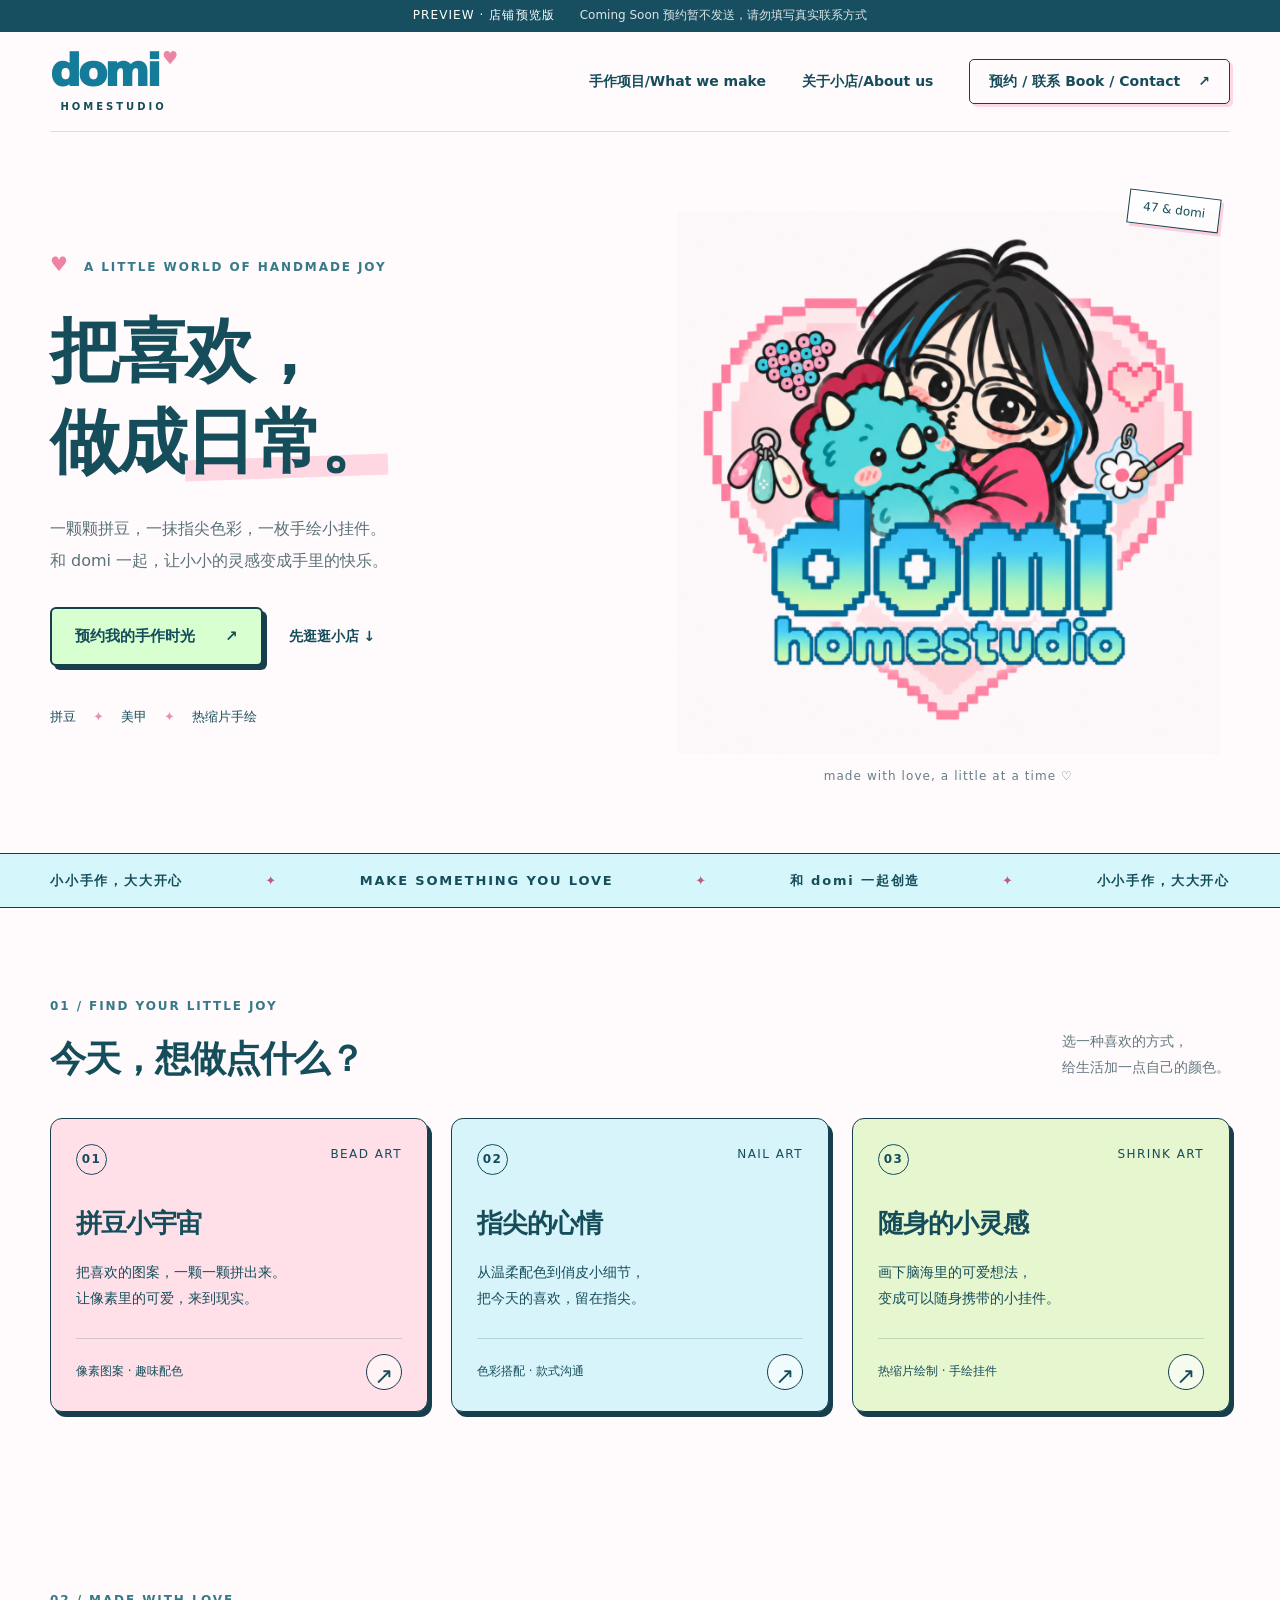
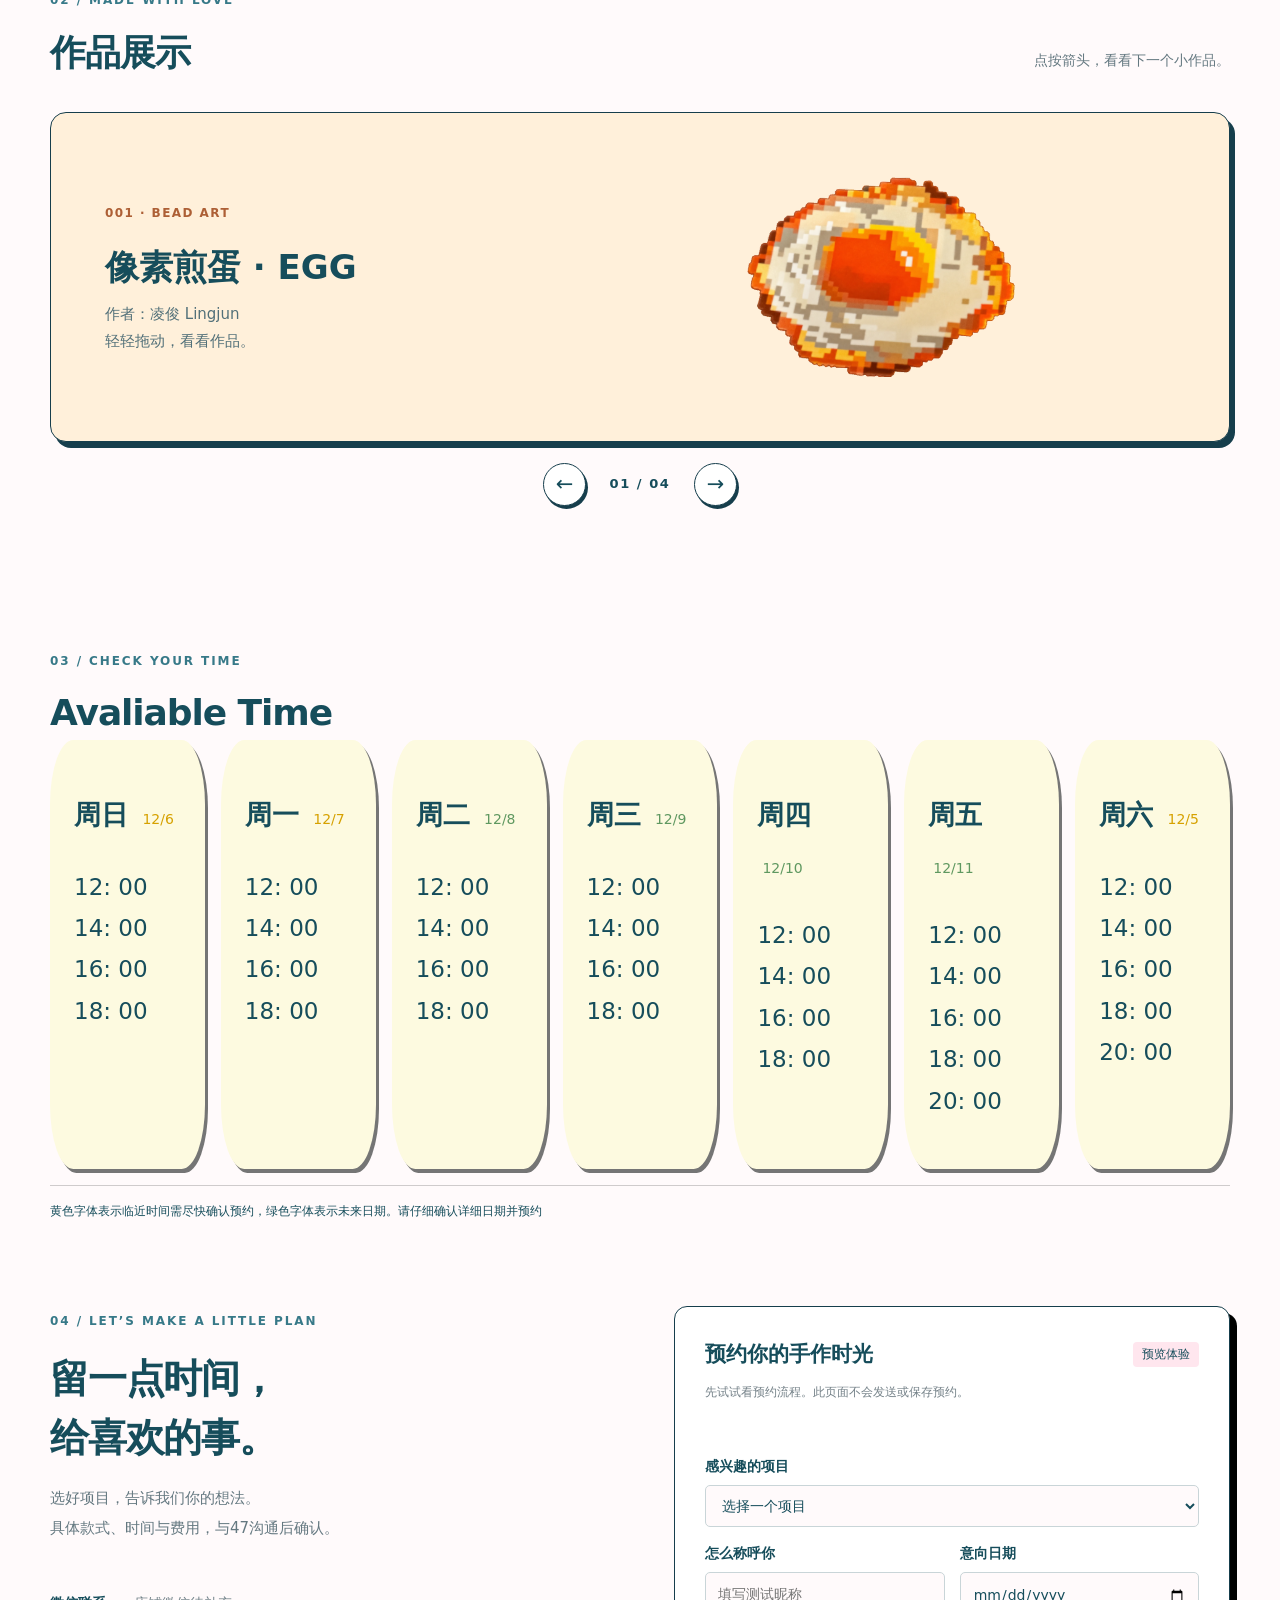
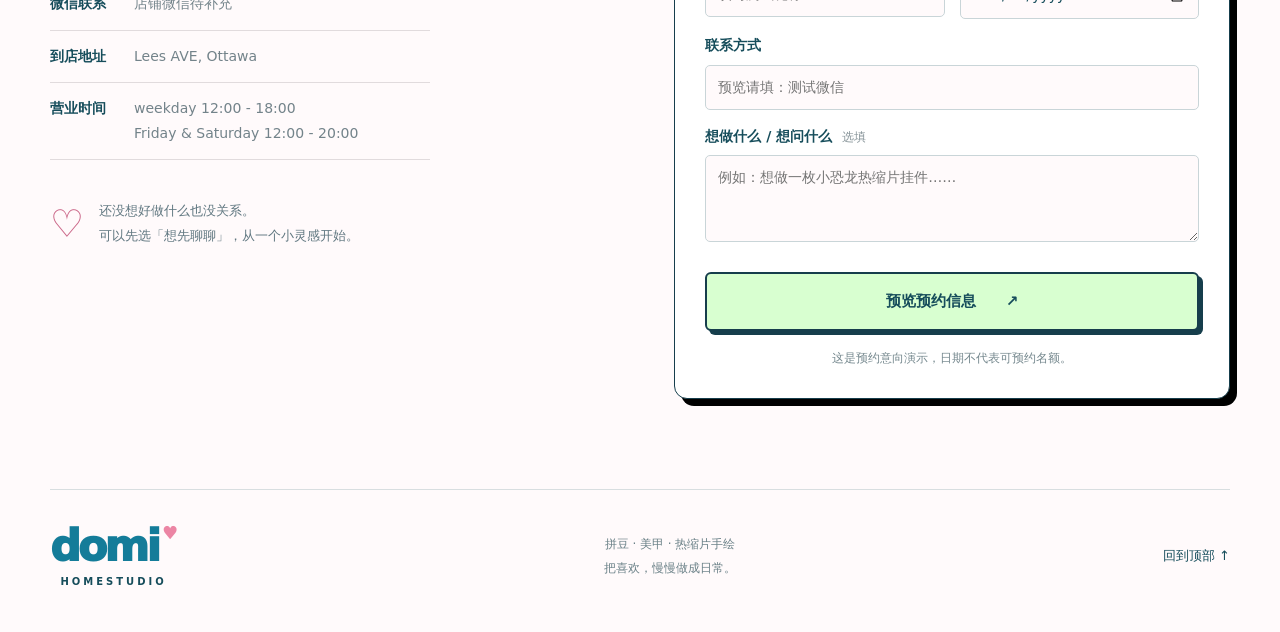
==== commit 5a2c8e31: "update the second and third crafts. And fix wrong infomation." ====
--- a/index.html
+++ b/index.html
@@ -5,9 +5,12 @@
     <meta name="viewport" content="width=device-width,initial-scale=1">
     <title>domi homestudio · 把喜欢，做成日常</title>
     <meta name="description" content="欢迎来到 domi 的手作小天地。探索拼豆、美甲与热缩片手绘，认识47和domi，预约属于你的手作时光。">
-    <link rel="icon" href="favicon.svg" type="image/svg+xml">
+    <link rel="icon" href="data:image/svg+xml,%3Csvg%20xmlns="http://www.w3.org/2000/svg"%20viewBox="0%200%2064%2064"%3E%3Crect%20x="2"%20y="2"%20width="60"%20height="60"%20rx="14"%20fill="%23ffd7e3"/%3E%3Ctext%20x="16"%20y="48"%20font-family="sans-serif"%20font-size="48"%20font-weight="900"%20fill="%23076e8a"%3Ed%3C/text%3E%3C/svg%3E
+" type="image/svg+xml">
     <link rel="stylesheet" href="style.css">
     <script src="app.js" defer></script>
+    <script src="gallery.js" defer></script>
+    <script src="three-vendor.js" defer></script>
 </head>
 
 <body>
@@ -114,6 +117,7 @@
         </article>
     </div>
 </section>
+
 <section id="works" class="section wrap work-section" aria-labelledby="works-heading">
   <div class="section-heading">
     <div>
@@ -123,3868 +127,66 @@
     <p>点按箭头，看看下一个小作品。</p>
   </div>
   <div class="work-carousel" role="region" aria-roledescription="轮播" aria-label="手作作品展示">
-    <div class="work-slide" role="group" aria-roledescription="幻灯片" aria-label="第 1 件，共 2 件">
-      <article class="work-panel">
+
+    <div class="work-slide" role="group" aria-roledescription="幻灯片" aria-label="第 1 件，共 3 件">
+        <article class="work-panel">
         <div class="work-panel-copy">
-          <span class="work-index">001 · HANDMADE OBJECT</span>
-          <h3>像素煎蛋钥匙扣</h3>
-          <p>拖动煎蛋，看看它的轮廓和厚度。</p>
+            <span class="work-index">001 · BEAD ART</span>
+            <h3>像素煎蛋 · EGG</h3>
+            <p>作者：凌俊 Lingjun</p>
+            <p>轻轻拖动，看看作品。</p>
         </div>
         <iframe class="work-model" title="像素煎蛋钥匙扣 3D 展示，可拖动小角度旋转"
-                srcdoc="&lt;!doctype html&gt;&lt;html lang=&quot;zh-CN&quot;&gt;&lt;head&gt;&lt;meta charset=&quot;utf-8&quot;&gt;&lt;meta name=&quot;viewport&quot; content=&quot;width=device-width,initial-scale=1&quot;&gt;&lt;title&gt;像素煎蛋 3D&lt;/title&gt;&lt;style&gt;html,body{margin:0;width:100%;height:100%;overflow:hidden;background:transparent}canvas{display:block;width:100%;height:100%;cursor:grab}canvas:active{cursor:grabbing}&lt;/style&gt;&lt;/head&gt;&lt;body&gt;&lt;script&gt;(()=&gt;{var Or=&quot;180&quot;;var Zl=0,Eo=1,Jl=2;var To=1,$l=2,Qe=3,We=0,Ee=1,je=2,mn=0,Wn=1,Ao=2,wo=3,Co=4,Kl=5,Cn=100,Ql=101,jl=102,tc=103,ec=104,nc=200,ic=201,sc=202,rc=203,lr=204,cr=205,ac=206,oc=207,lc=208,cc=209,hc=210,uc=211,dc=212,fc=213,pc=214,Br=0,zr=1,kr=2,Xn=3,Vr=4,Hr=5,Gr=6,Wr=7,Ro=0,mc=1,gc=2,gn=0,_c=1,xc=2,vc=3,yc=4,Mc=5,Sc=6,bc=7;var Io=300,Kn=301,Qn=302,Xr=303,qr=304,Cs=306,hr=1e3,wn=1001,ur=1002,Be=1003,Ec=1004;var Rs=1005;var Xe=1006,Yr=1007;var Dn=1008;var Ze=1009,Po=1010,Lo=1011,Fi=1012,Zr=1013,Un=1014,tn=1015,Oi=1016,Jr=1017,$r=1018,Bi=1020,Do=35902,Uo=35899,No=1021,Fo=1022,ze=1023,Mi=1026,zi=1027,Oo=1028,Kr=1029,Bo=1030,Qr=1031;var jr=1033,Is=33776,Ps=33777,Ls=33778,Ds=33779,ta=35840,ea=35841,na=35842,ia=35843,sa=36196,ra=37492,aa=37496,oa=37808,la=37809,ca=37810,ha=37811,ua=37812,da=37813,fa=37814,pa=37815,ma=37816,ga=37817,_a=37818,xa=37819,va=37820,ya=37821,Ma=36492,Sa=36494,ba=36495,Ea=36283,Ta=36284,Aa=36285,wa=36286;var ns=2300,dr=2301,ar=2302,uo=2400,fo=2401,po=2402;var Tc=3200,Ac=3201;var zo=0,wc=1,_n=&quot;&quot;,_e=&quot;srgb&quot;,qn=&quot;srgb-linear&quot;,is=&quot;linear&quot;,Qt=&quot;srgb&quot;;var Hn=7680;var mo=519,Cc=512,Rc=513,Ic=514,ko=515,Pc=516,Lc=517,Dc=518,Uc=519,go=35044;var Vo=&quot;300 es&quot;,Ge=2e3,ss=2001;var dn=class{addEventListener(t,e){this._listeners===void 0&amp;&amp;(this._listeners={});let n=this._listeners;n[t]===void 0&amp;&amp;(n[t]=[]),n[t].indexOf(e)===-1&amp;&amp;n[t].push(e)}hasEventListener(t,e){let n=this._listeners;return n===void 0?!1:n[t]!==void 0&amp;&amp;n[t].indexOf(e)!==-1}removeEventListener(t,e){let n=this._listeners;if(n===void 0)return;let s=n[t];if(s!==void 0){let r=s.indexOf(e);r!==-1&amp;&amp;s.splice(r,1)}}dispatchEvent(t){let e=this._listeners;if(e===void 0)return;let n=e[t.type];if(n!==void 0){t.target=this;let s=n.slice(0);for(let r=0,a=s.length;r&lt;a;r++)s[r].call(this,t);t.target=null}}},me=[&quot;00&quot;,&quot;01&quot;,&quot;02&quot;,&quot;03&quot;,&quot;04&quot;,&quot;05&quot;,&quot;06&quot;,&quot;07&quot;,&quot;08&quot;,&quot;09&quot;,&quot;0a&quot;,&quot;0b&quot;,&quot;0c&quot;,&quot;0d&quot;,&quot;0e&quot;,&quot;0f&quot;,&quot;10&quot;,&quot;11&quot;,&quot;12&quot;,&quot;13&quot;,&quot;14&quot;,&quot;15&quot;,&quot;16&quot;,&quot;17&quot;,&quot;18&quot;,&quot;19&quot;,&quot;1a&quot;,&quot;1b&quot;,&quot;1c&quot;,&quot;1d&quot;,&quot;1e&quot;,&quot;1f&quot;,&quot;20&quot;,&quot;21&quot;,&quot;22&quot;,&quot;23&quot;,&quot;24&quot;,&quot;25&quot;,&quot;26&quot;,&quot;27&quot;,&quot;28&quot;,&quot;29&quot;,&quot;2a&quot;,&quot;2b&quot;,&quot;2c&quot;,&quot;2d&quot;,&quot;2e&quot;,&quot;2f&quot;,&quot;30&quot;,&quot;31&quot;,&quot;32&quot;,&quot;33&quot;,&quot;34&quot;,&quot;35&quot;,&quot;36&quot;,&quot;37&quot;,&quot;38&quot;,&quot;39&quot;,&quot;3a&quot;,&quot;3b&quot;,&quot;3c&quot;,&quot;3d&quot;,&quot;3e&quot;,&quot;3f&quot;,&quot;40&quot;,&quot;41&quot;,&quot;42&quot;,&quot;43&quot;,&quot;44&quot;,&quot;45&quot;,&quot;46&quot;,&quot;47&quot;,&quot;48&quot;,&quot;49&quot;,&quot;4a&quot;,&quot;4b&quot;,&quot;4c&quot;,&quot;4d&quot;,&quot;4e&quot;,&quot;4f&quot;,&quot;50&quot;,&quot;51&quot;,&quot;52&quot;,&quot;53&quot;,&quot;54&quot;,&quot;55&quot;,&quot;56&quot;,&quot;57&quot;,&quot;58&quot;,&quot;59&quot;,&quot;5a&quot;,&quot;5b&quot;,&quot;5c&quot;,&quot;5d&quot;,&quot;5e&quot;,&quot;5f&quot;,&quot;60&quot;,&quot;61&quot;,&quot;62&quot;,&quot;63&quot;,&quot;64&quot;,&quot;65&quot;,&quot;66&quot;,&quot;67&quot;,&quot;68&quot;,&quot;69&quot;,&quot;6a&quot;,&quot;6b&quot;,&quot;6c&quot;,&quot;6d&quot;,&quot;6e&quot;,&quot;6f&quot;,&quot;70&quot;,&quot;71&quot;,&quot;72&quot;,&quot;73&quot;,&quot;74&quot;,&quot;75&quot;,&quot;76&quot;,&quot;77&quot;,&quot;78&quot;,&quot;79&quot;,&quot;7a&quot;,&quot;7b&quot;,&quot;7c&quot;,&quot;7d&quot;,&quot;7e&quot;,&quot;7f&quot;,&quot;80&quot;,&quot;81&quot;,&quot;82&quot;,&quot;83&quot;,&quot;84&quot;,&quot;85&quot;,&quot;86&quot;,&quot;87&quot;,&quot;88&quot;,&quot;89&quot;,&quot;8a&quot;,&quot;8b&quot;,&quot;8c&quot;,&quot;8d&quot;,&quot;8e&quot;,&quot;8f&quot;,&quot;90&quot;,&quot;91&quot;,&quot;92&quot;,&quot;93&quot;,&quot;94&quot;,&quot;95&quot;,&quot;96&quot;,&quot;97&quot;,&quot;98&quot;,&quot;99&quot;,&quot;9a&quot;,&quot;9b&quot;,&quot;9c&quot;,&quot;9d&quot;,&quot;9e&quot;,&quot;9f&quot;,&quot;a0&quot;,&quot;a1&quot;,&quot;a2&quot;,&quot;a3&quot;,&quot;a4&quot;,&quot;a5&quot;,&quot;a6&quot;,&quot;a7&quot;,&quot;a8&quot;,&quot;a9&quot;,&quot;aa&quot;,&quot;ab&quot;,&quot;ac&quot;,&quot;ad&quot;,&quot;ae&quot;,&quot;af&quot;,&quot;b0&quot;,&quot;b1&quot;,&quot;b2&quot;,&quot;b3&quot;,&quot;b4&quot;,&quot;b5&quot;,&quot;b6&quot;,&quot;b7&quot;,&quot;b8&quot;,&quot;b9&quot;,&quot;ba&quot;,&quot;bb&quot;,&quot;bc&quot;,&quot;bd&quot;,&quot;be&quot;,&quot;bf&quot;,&quot;c0&quot;,&quot;c1&quot;,&quot;c2&quot;,&quot;c3&quot;,&quot;c4&quot;,&quot;c5&quot;,&quot;c6&quot;,&quot;c7&quot;,&quot;c8&quot;,&quot;c9&quot;,&quot;ca&quot;,&quot;cb&quot;,&quot;cc&quot;,&quot;cd&quot;,&quot;ce&quot;,&quot;cf&quot;,&quot;d0&quot;,&quot;d1&quot;,&quot;d2&quot;,&quot;d3&quot;,&quot;d4&quot;,&quot;d5&quot;,&quot;d6&quot;,&quot;d7&quot;,&quot;d8&quot;,&quot;d9&quot;,&quot;da&quot;,&quot;db&quot;,&quot;dc&quot;,&quot;dd&quot;,&quot;de&quot;,&quot;df&quot;,&quot;e0&quot;,&quot;e1&quot;,&quot;e2&quot;,&quot;e3&quot;,&quot;e4&quot;,&quot;e5&quot;,&quot;e6&quot;,&quot;e7&quot;,&quot;e8&quot;,&quot;e9&quot;,&quot;ea&quot;,&quot;eb&quot;,&quot;ec&quot;,&quot;ed&quot;,&quot;ee&quot;,&quot;ef&quot;,&quot;f0&quot;,&quot;f1&quot;,&quot;f2&quot;,&quot;f3&quot;,&quot;f4&quot;,&quot;f5&quot;,&quot;f6&quot;,&quot;f7&quot;,&quot;f8&quot;,&quot;f9&quot;,&quot;fa&quot;,&quot;fb&quot;,&quot;fc&quot;,&quot;fd&quot;,&quot;fe&quot;,&quot;ff&quot;],El=1234567,Qi=Math.PI/180,Si=180/Math.PI;function jn(){let i=Math.random()*4294967295|0,t=Math.random()*4294967295|0,e=Math.random()*4294967295|0,n=Math.random()*4294967295|0;return(me[i&amp;255]+me[i&gt;&gt;8&amp;255]+me[i&gt;&gt;16&amp;255]+me[i&gt;&gt;24&amp;255]+&quot;-&quot;+me[t&amp;255]+me[t&gt;&gt;8&amp;255]+&quot;-&quot;+me[t&gt;&gt;16&amp;15|64]+me[t&gt;&gt;24&amp;255]+&quot;-&quot;+me[e&amp;63|128]+me[e&gt;&gt;8&amp;255]+&quot;-&quot;+me[e&gt;&gt;16&amp;255]+me[e&gt;&gt;24&amp;255]+me[n&amp;255]+me[n&gt;&gt;8&amp;255]+me[n&gt;&gt;16&amp;255]+me[n&gt;&gt;24&amp;255]).toLowerCase()}function Ht(i,t,e){return Math.max(t,Math.min(e,i))}function Ho(i,t){return(i%t+t)%t}function Rh(i,t,e,n,s){return n+(i-t)*(s-n)/(e-t)}function Ih(i,t,e){return i!==t?(e-i)/(t-i):0}function ji(i,t,e){return(1-e)*i+e*t}function Ph(i,t,e,n){return ji(i,t,1-Math.exp(-e*n))}function Lh(i,t=1){return t-Math.abs(Ho(i,t*2)-t)}function Dh(i,t,e){return i&lt;=t?0:i&gt;=e?1:(i=(i-t)/(e-t),i*i*(3-2*i))}function Uh(i,t,e){return i&lt;=t?0:i&gt;=e?1:(i=(i-t)/(e-t),i*i*i*(i*(i*6-15)+10))}function Nh(i,t){return i+Math.floor(Math.random()*(t-i+1))}function Fh(i,t){return i+Math.random()*(t-i)}function Oh(i){return i*(.5-Math.random())}function Bh(i){i!==void 0&amp;&amp;(El=i);let t=El+=1831565813;return t=Math.imul(t^t&gt;&gt;&gt;15,t|1),t^=t+Math.imul(t^t&gt;&gt;&gt;7,t|61),((t^t&gt;&gt;&gt;14)&gt;&gt;&gt;0)/4294967296}function zh(i){return i*Qi}function kh(i){return i*Si}function Vh(i){return(i&amp;i-1)===0&amp;&amp;i!==0}function Hh(i){return Math.pow(2,Math.ceil(Math.log(i)/Math.LN2))}function Gh(i){return Math.pow(2,Math.floor(Math.log(i)/Math.LN2))}function Wh(i,t,e,n,s){let r=Math.cos,a=Math.sin,o=r(e/2),l=a(e/2),c=r((t+n)/2),h=a((t+n)/2),u=r((t-n)/2),d=a((t-n)/2),p=r((n-t)/2),g=a((n-t)/2);switch(s){case&quot;XYX&quot;:i.set(o*h,l*u,l*d,o*c);break;case&quot;YZY&quot;:i.set(l*d,o*h,l*u,o*c);break;case&quot;ZXZ&quot;:i.set(l*u,l*d,o*h,o*c);break;case&quot;XZX&quot;:i.set(o*h,l*g,l*p,o*c);break;case&quot;YXY&quot;:i.set(l*p,o*h,l*g,o*c);break;case&quot;ZYZ&quot;:i.set(l*g,l*p,o*h,o*c);break;default:console.warn(&quot;THREE.MathUtils: .setQuaternionFromProperEuler() encountered an unknown order: &quot;+s)}}function vi(i,t){switch(t.constructor){case Float32Array:return i;case Uint32Array:return i/4294967295;case Uint16Array:return i/65535;case Uint8Array:return i/255;case Int32Array:return Math.max(i/2147483647,-1);case Int16Array:return Math.max(i/32767,-1);case Int8Array:return Math.max(i/127,-1);default:throw new Error(&quot;Invalid component type.&quot;)}}function Me(i,t){switch(t.constructor){case Float32Array:return i;case Uint32Array:return Math.round(i*4294967295);case Uint16Array:return Math.round(i*65535);case Uint8Array:return Math.round(i*255);case Int32Array:return Math.round(i*2147483647);case Int16Array:return Math.round(i*32767);case Int8Array:return Math.round(i*127);default:throw new Error(&quot;Invalid component type.&quot;)}}var Us={DEG2RAD:Qi,RAD2DEG:Si,generateUUID:jn,clamp:Ht,euclideanModulo:Ho,mapLinear:Rh,inverseLerp:Ih,lerp:ji,damp:Ph,pingpong:Lh,smoothstep:Dh,smootherstep:Uh,randInt:Nh,randFloat:Fh,randFloatSpread:Oh,seededRandom:Bh,degToRad:zh,radToDeg:kh,isPowerOfTwo:Vh,ceilPowerOfTwo:Hh,floorPowerOfTwo:Gh,setQuaternionFromProperEuler:Wh,normalize:Me,denormalize:vi},pt=class i{constructor(t=0,e=0){i.prototype.isVector2=!0,this.x=t,this.y=e}get width(){return this.x}set width(t){this.x=t}get height(){return this.y}set height(t){this.y=t}set(t,e){return this.x=t,this.y=e,this}setScalar(t){return this.x=t,this.y=t,this}setX(t){return this.x=t,this}setY(t){return this.y=t,this}setComponent(t,e){switch(t){case 0:this.x=e;break;case 1:this.y=e;break;default:throw new Error(&quot;index is out of range: &quot;+t)}return this}getComponent(t){switch(t){case 0:return this.x;case 1:return this.y;default:throw new Error(&quot;index is out of range: &quot;+t)}}clone(){return new this.constructor(this.x,this.y)}copy(t){return this.x=t.x,this.y=t.y,this}add(t){return this.x+=t.x,this.y+=t.y,this}addScalar(t){return this.x+=t,this.y+=t,this}addVectors(t,e){return this.x=t.x+e.x,this.y=t.y+e.y,this}addScaledVector(t,e){return this.x+=t.x*e,this.y+=t.y*e,this}sub(t){return this.x-=t.x,this.y-=t.y,this}subScalar(t){return this.x-=t,this.y-=t,this}subVectors(t,e){return this.x=t.x-e.x,this.y=t.y-e.y,this}multiply(t){return this.x*=t.x,this.y*=t.y,this}multiplyScalar(t){return this.x*=t,this.y*=t,this}divide(t){return this.x/=t.x,this.y/=t.y,this}divideScalar(t){return this.multiplyScalar(1/t)}applyMatrix3(t){let e=this.x,n=this.y,s=t.elements;return this.x=s[0]*e+s[3]*n+s[6],this.y=s[1]*e+s[4]*n+s[7],this}min(t){return this.x=Math.min(this.x,t.x),this.y=Math.min(this.y,t.y),this}max(t){return this.x=Math.max(this.x,t.x),this.y=Math.max(this.y,t.y),this}clamp(t,e){return this.x=Ht(this.x,t.x,e.x),this.y=Ht(this.y,t.y,e.y),this}clampScalar(t,e){return this.x=Ht(this.x,t,e),this.y=Ht(this.y,t,e),this}clampLength(t,e){let n=this.length();return this.divideScalar(n||1).multiplyScalar(Ht(n,t,e))}floor(){return this.x=Math.floor(this.x),this.y=Math.floor(this.y),this}ceil(){return this.x=Math.ceil(this.x),this.y=Math.ceil(this.y),this}round(){return this.x=Math.round(this.x),this.y=Math.round(this.y),this}roundToZero(){return this.x=Math.trunc(this.x),this.y=Math.trunc(this.y),this}negate(){return this.x=-this.x,this.y=-this.y,this}dot(t){return this.x*t.x+this.y*t.y}cross(t){return this.x*t.y-this.y*t.x}lengthSq(){return this.x*this.x+this.y*this.y}length(){return Math.sqrt(this.x*this.x+this.y*this.y)}manhattanLength(){return Math.abs(this.x)+Math.abs(this.y)}normalize(){return this.divideScalar(this.length()||1)}angle(){return Math.atan2(-this.y,-this.x)+Math.PI}angleTo(t){let e=Math.sqrt(this.lengthSq()*t.lengthSq());if(e===0)return Math.PI/2;let n=this.dot(t)/e;return Math.acos(Ht(n,-1,1))}distanceTo(t){return Math.sqrt(this.distanceToSquared(t))}distanceToSquared(t){let e=this.x-t.x,n=this.y-t.y;return e*e+n*n}manhattanDistanceTo(t){return Math.abs(this.x-t.x)+Math.abs(this.y-t.y)}setLength(t){return this.normalize().multiplyScalar(t)}lerp(t,e){return this.x+=(t.x-this.x)*e,this.y+=(t.y-this.y)*e,this}lerpVectors(t,e,n){return this.x=t.x+(e.x-t.x)*n,this.y=t.y+(e.y-t.y)*n,this}equals(t){return t.x===this.x&amp;&amp;t.y===this.y}fromArray(t,e=0){return this.x=t[e],this.y=t[e+1],this}toArray(t=[],e=0){return t[e]=this.x,t[e+1]=this.y,t}fromBufferAttribute(t,e){return this.x=t.getX(e),this.y=t.getY(e),this}rotateAround(t,e){let n=Math.cos(e),s=Math.sin(e),r=this.x-t.x,a=this.y-t.y;return this.x=r*n-a*s+t.x,this.y=r*s+a*n+t.y,this}random(){return this.x=Math.random(),this.y=Math.random(),this}*[Symbol.iterator](){yield this.x,yield this.y}},fn=class{constructor(t=0,e=0,n=0,s=1){this.isQuaternion=!0,this._x=t,this._y=e,this._z=n,this._w=s}static slerpFlat(t,e,n,s,r,a,o){let l=n[s+0],c=n[s+1],h=n[s+2],u=n[s+3],d=r[a+0],p=r[a+1],g=r[a+2],v=r[a+3];if(o===0){t[e+0]=l,t[e+1]=c,t[e+2]=h,t[e+3]=u;return}if(o===1){t[e+0]=d,t[e+1]=p,t[e+2]=g,t[e+3]=v;return}if(u!==v||l!==d||c!==p||h!==g){let m=1-o,f=l*d+c*p+h*g+u*v,A=f&gt;=0?1:-1,E=1-f*f;if(E&gt;Number.EPSILON){let R=Math.sqrt(E),w=Math.atan2(R,f*A);m=Math.sin(m*w)/R,o=Math.sin(o*w)/R}let M=o*A;if(l=l*m+d*M,c=c*m+p*M,h=h*m+g*M,u=u*m+v*M,m===1-o){let R=1/Math.sqrt(l*l+c*c+h*h+u*u);l*=R,c*=R,h*=R,u*=R}}t[e]=l,t[e+1]=c,t[e+2]=h,t[e+3]=u}static multiplyQuaternionsFlat(t,e,n,s,r,a){let o=n[s],l=n[s+1],c=n[s+2],h=n[s+3],u=r[a],d=r[a+1],p=r[a+2],g=r[a+3];return t[e]=o*g+h*u+l*p-c*d,t[e+1]=l*g+h*d+c*u-o*p,t[e+2]=c*g+h*p+o*d-l*u,t[e+3]=h*g-o*u-l*d-c*p,t}get x(){return this._x}set x(t){this._x=t,this._onChangeCallback()}get y(){return this._y}set y(t){this._y=t,this._onChangeCallback()}get z(){return this._z}set z(t){this._z=t,this._onChangeCallback()}get w(){return this._w}set w(t){this._w=t,this._onChangeCallback()}set(t,e,n,s){return this._x=t,this._y=e,this._z=n,this._w=s,this._onChangeCallback(),this}clone(){return new this.constructor(this._x,this._y,this._z,this._w)}copy(t){return this._x=t.x,this._y=t.y,this._z=t.z,this._w=t.w,this._onChangeCallback(),this}setFromEuler(t,e=!0){let n=t._x,s=t._y,r=t._z,a=t._order,o=Math.cos,l=Math.sin,c=o(n/2),h=o(s/2),u=o(r/2),d=l(n/2),p=l(s/2),g=l(r/2);switch(a){case&quot;XYZ&quot;:this._x=d*h*u+c*p*g,this._y=c*p*u-d*h*g,this._z=c*h*g+d*p*u,this._w=c*h*u-d*p*g;break;case&quot;YXZ&quot;:this._x=d*h*u+c*p*g,this._y=c*p*u-d*h*g,this._z=c*h*g-d*p*u,this._w=c*h*u+d*p*g;break;case&quot;ZXY&quot;:this._x=d*h*u-c*p*g,this._y=c*p*u+d*h*g,this._z=c*h*g+d*p*u,this._w=c*h*u-d*p*g;break;case&quot;ZYX&quot;:this._x=d*h*u-c*p*g,this._y=c*p*u+d*h*g,this._z=c*h*g-d*p*u,this._w=c*h*u+d*p*g;break;case&quot;YZX&quot;:this._x=d*h*u+c*p*g,this._y=c*p*u+d*h*g,this._z=c*h*g-d*p*u,this._w=c*h*u-d*p*g;break;case&quot;XZY&quot;:this._x=d*h*u-c*p*g,this._y=c*p*u-d*h*g,this._z=c*h*g+d*p*u,this._w=c*h*u+d*p*g;break;default:console.warn(&quot;THREE.Quaternion: .setFromEuler() encountered an unknown order: &quot;+a)}return e===!0&amp;&amp;this._onChangeCallback(),this}setFromAxisAngle(t,e){let n=e/2,s=Math.sin(n);return this._x=t.x*s,this._y=t.y*s,this._z=t.z*s,this._w=Math.cos(n),this._onChangeCallback(),this}setFromRotationMatrix(t){let e=t.elements,n=e[0],s=e[4],r=e[8],a=e[1],o=e[5],l=e[9],c=e[2],h=e[6],u=e[10],d=n+o+u;if(d&gt;0){let p=.5/Math.sqrt(d+1);this._w=.25/p,this._x=(h-l)*p,this._y=(r-c)*p,this._z=(a-s)*p}else if(n&gt;o&amp;&amp;n&gt;u){let p=2*Math.sqrt(1+n-o-u);this._w=(h-l)/p,this._x=.25*p,this._y=(s+a)/p,this._z=(r+c)/p}else if(o&gt;u){let p=2*Math.sqrt(1+o-n-u);this._w=(r-c)/p,this._x=(s+a)/p,this._y=.25*p,this._z=(l+h)/p}else{let p=2*Math.sqrt(1+u-n-o);this._w=(a-s)/p,this._x=(r+c)/p,this._y=(l+h)/p,this._z=.25*p}return this._onChangeCallback(),this}setFromUnitVectors(t,e){let n=t.dot(e)+1;return n&lt;1e-8?(n=0,Math.abs(t.x)&gt;Math.abs(t.z)?(this._x=-t.y,this._y=t.x,this._z=0,this._w=n):(this._x=0,this._y=-t.z,this._z=t.y,this._w=n)):(this._x=t.y*e.z-t.z*e.y,this._y=t.z*e.x-t.x*e.z,this._z=t.x*e.y-t.y*e.x,this._w=n),this.normalize()}angleTo(t){return 2*Math.acos(Math.abs(Ht(this.dot(t),-1,1)))}rotateTowards(t,e){let n=this.angleTo(t);if(n===0)return this;let s=Math.min(1,e/n);return this.slerp(t,s),this}identity(){return this.set(0,0,0,1)}invert(){return this.conjugate()}conjugate(){return this._x*=-1,this._y*=-1,this._z*=-1,this._onChangeCallback(),this}dot(t){return this._x*t._x+this._y*t._y+this._z*t._z+this._w*t._w}lengthSq(){return this._x*this._x+this._y*this._y+this._z*this._z+this._w*this._w}length(){return Math.sqrt(this._x*this._x+this._y*this._y+this._z*this._z+this._w*this._w)}normalize(){let t=this.length();return t===0?(this._x=0,this._y=0,this._z=0,this._w=1):(t=1/t,this._x=this._x*t,this._y=this._y*t,this._z=this._z*t,this._w=this._w*t),this._onChangeCallback(),this}multiply(t){return this.multiplyQuaternions(this,t)}premultiply(t){return this.multiplyQuaternions(t,this)}multiplyQuaternions(t,e){let n=t._x,s=t._y,r=t._z,a=t._w,o=e._x,l=e._y,c=e._z,h=e._w;return this._x=n*h+a*o+s*c-r*l,this._y=s*h+a*l+r*o-n*c,this._z=r*h+a*c+n*l-s*o,this._w=a*h-n*o-s*l-r*c,this._onChangeCallback(),this}slerp(t,e){if(e===0)return this;if(e===1)return this.copy(t);let n=this._x,s=this._y,r=this._z,a=this._w,o=a*t._w+n*t._x+s*t._y+r*t._z;if(o&lt;0?(this._w=-t._w,this._x=-t._x,this._y=-t._y,this._z=-t._z,o=-o):this.copy(t),o&gt;=1)return this._w=a,this._x=n,this._y=s,this._z=r,this;let l=1-o*o;if(l&lt;=Number.EPSILON){let p=1-e;return this._w=p*a+e*this._w,this._x=p*n+e*this._x,this._y=p*s+e*this._y,this._z=p*r+e*this._z,this.normalize(),this}let c=Math.sqrt(l),h=Math.atan2(c,o),u=Math.sin((1-e)*h)/c,d=Math.sin(e*h)/c;return this._w=a*u+this._w*d,this._x=n*u+this._x*d,this._y=s*u+this._y*d,this._z=r*u+this._z*d,this._onChangeCallback(),this}slerpQuaternions(t,e,n){return this.copy(t).slerp(e,n)}random(){let t=2*Math.PI*Math.random(),e=2*Math.PI*Math.random(),n=Math.random(),s=Math.sqrt(1-n),r=Math.sqrt(n);return this.set(s*Math.sin(t),s*Math.cos(t),r*Math.sin(e),r*Math.cos(e))}equals(t){return t._x===this._x&amp;&amp;t._y===this._y&amp;&amp;t._z===this._z&amp;&amp;t._w===this._w}fromArray(t,e=0){return this._x=t[e],this._y=t[e+1],this._z=t[e+2],this._w=t[e+3],this._onChangeCallback(),this}toArray(t=[],e=0){return t[e]=this._x,t[e+1]=this._y,t[e+2]=this._z,t[e+3]=this._w,t}fromBufferAttribute(t,e){return this._x=t.getX(e),this._y=t.getY(e),this._z=t.getZ(e),this._w=t.getW(e),this._onChangeCallback(),this}toJSON(){return this.toArray()}_onChange(t){return this._onChangeCallback=t,this}_onChangeCallback(){}*[Symbol.iterator](){yield this._x,yield this._y,yield this._z,yield this._w}},U=class i{constructor(t=0,e=0,n=0){i.prototype.isVector3=!0,this.x=t,this.y=e,this.z=n}set(t,e,n){return n===void 0&amp;&amp;(n=this.z),this.x=t,this.y=e,this.z=n,this}setScalar(t){return this.x=t,this.y=t,this.z=t,this}setX(t){return this.x=t,this}setY(t){return this.y=t,this}setZ(t){return this.z=t,this}setComponent(t,e){switch(t){case 0:this.x=e;break;case 1:this.y=e;break;case 2:this.z=e;break;default:throw new Error(&quot;index is out of range: &quot;+t)}return this}getComponent(t){switch(t){case 0:return this.x;case 1:return this.y;case 2:return this.z;default:throw new Error(&quot;index is out of range: &quot;+t)}}clone(){return new this.constructor(this.x,this.y,this.z)}copy(t){return this.x=t.x,this.y=t.y,this.z=t.z,this}add(t){return this.x+=t.x,this.y+=t.y,this.z+=t.z,this}addScalar(t){return this.x+=t,this.y+=t,this.z+=t,this}addVectors(t,e){return this.x=t.x+e.x,this.y=t.y+e.y,this.z=t.z+e.z,this}addScaledVector(t,e){return this.x+=t.x*e,this.y+=t.y*e,this.z+=t.z*e,this}sub(t){return this.x-=t.x,this.y-=t.y,this.z-=t.z,this}subScalar(t){return this.x-=t,this.y-=t,this.z-=t,this}subVectors(t,e){return this.x=t.x-e.x,this.y=t.y-e.y,this.z=t.z-e.z,this}multiply(t){return this.x*=t.x,this.y*=t.y,this.z*=t.z,this}multiplyScalar(t){return this.x*=t,this.y*=t,this.z*=t,this}multiplyVectors(t,e){return this.x=t.x*e.x,this.y=t.y*e.y,this.z=t.z*e.z,this}applyEuler(t){return this.applyQuaternion(Tl.setFromEuler(t))}applyAxisAngle(t,e){return this.applyQuaternion(Tl.setFromAxisAngle(t,e))}applyMatrix3(t){let e=this.x,n=this.y,s=this.z,r=t.elements;return this.x=r[0]*e+r[3]*n+r[6]*s,this.y=r[1]*e+r[4]*n+r[7]*s,this.z=r[2]*e+r[5]*n+r[8]*s,this}applyNormalMatrix(t){return this.applyMatrix3(t).normalize()}applyMatrix4(t){let e=this.x,n=this.y,s=this.z,r=t.elements,a=1/(r[3]*e+r[7]*n+r[11]*s+r[15]);return this.x=(r[0]*e+r[4]*n+r[8]*s+r[12])*a,this.y=(r[1]*e+r[5]*n+r[9]*s+r[13])*a,this.z=(r[2]*e+r[6]*n+r[10]*s+r[14])*a,this}applyQuaternion(t){let e=this.x,n=this.y,s=this.z,r=t.x,a=t.y,o=t.z,l=t.w,c=2*(a*s-o*n),h=2*(o*e-r*s),u=2*(r*n-a*e);return this.x=e+l*c+a*u-o*h,this.y=n+l*h+o*c-r*u,this.z=s+l*u+r*h-a*c,this}project(t){return this.applyMatrix4(t.matrixWorldInverse).applyMatrix4(t.projectionMatrix)}unproject(t){return this.applyMatrix4(t.projectionMatrixInverse).applyMatrix4(t.matrixWorld)}transformDirection(t){let e=this.x,n=this.y,s=this.z,r=t.elements;return this.x=r[0]*e+r[4]*n+r[8]*s,this.y=r[1]*e+r[5]*n+r[9]*s,this.z=r[2]*e+r[6]*n+r[10]*s,this.normalize()}divide(t){return this.x/=t.x,this.y/=t.y,this.z/=t.z,this}divideScalar(t){return this.multiplyScalar(1/t)}min(t){return this.x=Math.min(this.x,t.x),this.y=Math.min(this.y,t.y),this.z=Math.min(this.z,t.z),this}max(t){return this.x=Math.max(this.x,t.x),this.y=Math.max(this.y,t.y),this.z=Math.max(this.z,t.z),this}clamp(t,e){return this.x=Ht(this.x,t.x,e.x),this.y=Ht(this.y,t.y,e.y),this.z=Ht(this.z,t.z,e.z),this}clampScalar(t,e){return this.x=Ht(this.x,t,e),this.y=Ht(this.y,t,e),this.z=Ht(this.z,t,e),this}clampLength(t,e){let n=this.length();return this.divideScalar(n||1).multiplyScalar(Ht(n,t,e))}floor(){return this.x=Math.floor(this.x),this.y=Math.floor(this.y),this.z=Math.floor(this.z),this}ceil(){return this.x=Math.ceil(this.x),this.y=Math.ceil(this.y),this.z=Math.ceil(this.z),this}round(){return this.x=Math.round(this.x),this.y=Math.round(this.y),this.z=Math.round(this.z),this}roundToZero(){return this.x=Math.trunc(this.x),this.y=Math.trunc(this.y),this.z=Math.trunc(this.z),this}negate(){return this.x=-this.x,this.y=-this.y,this.z=-this.z,this}dot(t){return this.x*t.x+this.y*t.y+this.z*t.z}lengthSq(){return this.x*this.x+this.y*this.y+this.z*this.z}length(){return Math.sqrt(this.x*this.x+this.y*this.y+this.z*this.z)}manhattanLength(){return Math.abs(this.x)+Math.abs(this.y)+Math.abs(this.z)}normalize(){return this.divideScalar(this.length()||1)}setLength(t){return this.normalize().multiplyScalar(t)}lerp(t,e){return this.x+=(t.x-this.x)*e,this.y+=(t.y-this.y)*e,this.z+=(t.z-this.z)*e,this}lerpVectors(t,e,n){return this.x=t.x+(e.x-t.x)*n,this.y=t.y+(e.y-t.y)*n,this.z=t.z+(e.z-t.z)*n,this}cross(t){return this.crossVectors(this,t)}crossVectors(t,e){let n=t.x,s=t.y,r=t.z,a=e.x,o=e.y,l=e.z;return this.x=s*l-r*o,this.y=r*a-n*l,this.z=n*o-s*a,this}projectOnVector(t){let e=t.lengthSq();if(e===0)return this.set(0,0,0);let n=t.dot(this)/e;return this.copy(t).multiplyScalar(n)}projectOnPlane(t){return ka.copy(this).projectOnVector(t),this.sub(ka)}reflect(t){return this.sub(ka.copy(t).multiplyScalar(2*this.dot(t)))}angleTo(t){let e=Math.sqrt(this.lengthSq()*t.lengthSq());if(e===0)return Math.PI/2;let n=this.dot(t)/e;return Math.acos(Ht(n,-1,1))}distanceTo(t){return Math.sqrt(this.distanceToSquared(t))}distanceToSquared(t){let e=this.x-t.x,n=this.y-t.y,s=this.z-t.z;return e*e+n*n+s*s}manhattanDistanceTo(t){return Math.abs(this.x-t.x)+Math.abs(this.y-t.y)+Math.abs(this.z-t.z)}setFromSpherical(t){return this.setFromSphericalCoords(t.radius,t.phi,t.theta)}setFromSphericalCoords(t,e,n){let s=Math.sin(e)*t;return this.x=s*Math.sin(n),this.y=Math.cos(e)*t,this.z=s*Math.cos(n),this}setFromCylindrical(t){return this.setFromCylindricalCoords(t.radius,t.theta,t.y)}setFromCylindricalCoords(t,e,n){return this.x=t*Math.sin(e),this.y=n,this.z=t*Math.cos(e),this}setFromMatrixPosition(t){let e=t.elements;return this.x=e[12],this.y=e[13],this.z=e[14],this}setFromMatrixScale(t){let e=this.setFromMatrixColumn(t,0).length(),n=this.setFromMatrixColumn(t,1).length(),s=this.setFromMatrixColumn(t,2).length();return this.x=e,this.y=n,this.z=s,this}setFromMatrixColumn(t,e){return this.fromArray(t.elements,e*4)}setFromMatrix3Column(t,e){return this.fromArray(t.elements,e*3)}setFromEuler(t){return this.x=t._x,this.y=t._y,this.z=t._z,this}setFromColor(t){return this.x=t.r,this.y=t.g,this.z=t.b,this}equals(t){return t.x===this.x&amp;&amp;t.y===this.y&amp;&amp;t.z===this.z}fromArray(t,e=0){return this.x=t[e],this.y=t[e+1],this.z=t[e+2],this}toArray(t=[],e=0){return t[e]=this.x,t[e+1]=this.y,t[e+2]=this.z,t}fromBufferAttribute(t,e){return this.x=t.getX(e),this.y=t.getY(e),this.z=t.getZ(e),this}random(){return this.x=Math.random(),this.y=Math.random(),this.z=Math.random(),this}randomDirection(){let t=Math.random()*Math.PI*2,e=Math.random()*2-1,n=Math.sqrt(1-e*e);return this.x=n*Math.cos(t),this.y=e,this.z=n*Math.sin(t),this}*[Symbol.iterator](){yield this.x,yield this.y,yield this.z}},ka=new U,Tl=new fn,zt=class i{constructor(t,e,n,s,r,a,o,l,c){i.prototype.isMatrix3=!0,this.elements=[1,0,0,0,1,0,0,0,1],t!==void 0&amp;&amp;this.set(t,e,n,s,r,a,o,l,c)}set(t,e,n,s,r,a,o,l,c){let h=this.elements;return h[0]=t,h[1]=s,h[2]=o,h[3]=e,h[4]=r,h[5]=l,h[6]=n,h[7]=a,h[8]=c,this}identity(){return this.set(1,0,0,0,1,0,0,0,1),this}copy(t){let e=this.elements,n=t.elements;return e[0]=n[0],e[1]=n[1],e[2]=n[2],e[3]=n[3],e[4]=n[4],e[5]=n[5],e[6]=n[6],e[7]=n[7],e[8]=n[8],this}extractBasis(t,e,n){return t.setFromMatrix3Column(this,0),e.setFromMatrix3Column(this,1),n.setFromMatrix3Column(this,2),this}setFromMatrix4(t){let e=t.elements;return this.set(e[0],e[4],e[8],e[1],e[5],e[9],e[2],e[6],e[10]),this}multiply(t){return this.multiplyMatrices(this,t)}premultiply(t){return this.multiplyMatrices(t,this)}multiplyMatrices(t,e){let n=t.elements,s=e.elements,r=this.elements,a=n[0],o=n[3],l=n[6],c=n[1],h=n[4],u=n[7],d=n[2],p=n[5],g=n[8],v=s[0],m=s[3],f=s[6],A=s[1],E=s[4],M=s[7],R=s[2],w=s[5],P=s[8];return r[0]=a*v+o*A+l*R,r[3]=a*m+o*E+l*w,r[6]=a*f+o*M+l*P,r[1]=c*v+h*A+u*R,r[4]=c*m+h*E+u*w,r[7]=c*f+h*M+u*P,r[2]=d*v+p*A+g*R,r[5]=d*m+p*E+g*w,r[8]=d*f+p*M+g*P,this}multiplyScalar(t){let e=this.elements;return e[0]*=t,e[3]*=t,e[6]*=t,e[1]*=t,e[4]*=t,e[7]*=t,e[2]*=t,e[5]*=t,e[8]*=t,this}determinant(){let t=this.elements,e=t[0],n=t[1],s=t[2],r=t[3],a=t[4],o=t[5],l=t[6],c=t[7],h=t[8];return e*a*h-e*o*c-n*r*h+n*o*l+s*r*c-s*a*l}invert(){let t=this.elements,e=t[0],n=t[1],s=t[2],r=t[3],a=t[4],o=t[5],l=t[6],c=t[7],h=t[8],u=h*a-o*c,d=o*l-h*r,p=c*r-a*l,g=e*u+n*d+s*p;if(g===0)return this.set(0,0,0,0,0,0,0,0,0);let v=1/g;return t[0]=u*v,t[1]=(s*c-h*n)*v,t[2]=(o*n-s*a)*v,t[3]=d*v,t[4]=(h*e-s*l)*v,t[5]=(s*r-o*e)*v,t[6]=p*v,t[7]=(n*l-c*e)*v,t[8]=(a*e-n*r)*v,this}transpose(){let t,e=this.elements;return t=e[1],e[1]=e[3],e[3]=t,t=e[2],e[2]=e[6],e[6]=t,t=e[5],e[5]=e[7],e[7]=t,this}getNormalMatrix(t){return this.setFromMatrix4(t).invert().transpose()}transposeIntoArray(t){let e=this.elements;return t[0]=e[0],t[1]=e[3],t[2]=e[6],t[3]=e[1],t[4]=e[4],t[5]=e[7],t[6]=e[2],t[7]=e[5],t[8]=e[8],this}setUvTransform(t,e,n,s,r,a,o){let l=Math.cos(r),c=Math.sin(r);return this.set(n*l,n*c,-n*(l*a+c*o)+a+t,-s*c,s*l,-s*(-c*a+l*o)+o+e,0,0,1),this}scale(t,e){return this.premultiply(Va.makeScale(t,e)),this}rotate(t){return this.premultiply(Va.makeRotation(-t)),this}translate(t,e){return this.premultiply(Va.makeTranslation(t,e)),this}makeTranslation(t,e){return t.isVector2?this.set(1,0,t.x,0,1,t.y,0,0,1):this.set(1,0,t,0,1,e,0,0,1),this}makeRotation(t){let e=Math.cos(t),n=Math.sin(t);return this.set(e,-n,0,n,e,0,0,0,1),this}makeScale(t,e){return this.set(t,0,0,0,e,0,0,0,1),this}equals(t){let e=this.elements,n=t.elements;for(let s=0;s&lt;9;s++)if(e[s]!==n[s])return!1;return!0}fromArray(t,e=0){for(let n=0;n&lt;9;n++)this.elements[n]=t[n+e];return this}toArray(t=[],e=0){let n=this.elements;return t[e]=n[0],t[e+1]=n[1],t[e+2]=n[2],t[e+3]=n[3],t[e+4]=n[4],t[e+5]=n[5],t[e+6]=n[6],t[e+7]=n[7],t[e+8]=n[8],t}clone(){return new this.constructor().fromArray(this.elements)}},Va=new zt;function Go(i){for(let t=i.length-1;t&gt;=0;--t)if(i[t]&gt;=65535)return!0;return!1}function bi(i){return document.createElementNS(&quot;http://www.w3.org/1999/xhtml&quot;,i)}function Nc(){let i=bi(&quot;canvas&quot;);return i.style.display=&quot;block&quot;,i}var Al={};function Ei(i){i in Al||(Al[i]=!0,console.warn(i))}function Fc(i,t,e){return new Promise(function(n,s){function r(){switch(i.clientWaitSync(t,i.SYNC_FLUSH_COMMANDS_BIT,0)){case i.WAIT_FAILED:s();break;case i.TIMEOUT_EXPIRED:setTimeout(r,e);break;default:n()}}setTimeout(r,e)})}var wl=new zt().set(.4123908,.3575843,.1804808,.212639,.7151687,.0721923,.0193308,.1191948,.9505322),Cl=new zt().set(3.2409699,-1.5373832,-.4986108,-.9692436,1.8759675,.0415551,.0556301,-.203977,1.0569715);function Xh(){let i={enabled:!0,workingColorSpace:qn,spaces:{},convert:function(s,r,a){return this.enabled===!1||r===a||!r||!a||(this.spaces[r].transfer===Qt&amp;&amp;(s.r=un(s.r),s.g=un(s.g),s.b=un(s.b)),this.spaces[r].primaries!==this.spaces[a].primaries&amp;&amp;(s.applyMatrix3(this.spaces[r].toXYZ),s.applyMatrix3(this.spaces[a].fromXYZ)),this.spaces[a].transfer===Qt&amp;&amp;(s.r=yi(s.r),s.g=yi(s.g),s.b=yi(s.b))),s},workingToColorSpace:function(s,r){return this.convert(s,this.workingColorSpace,r)},colorSpaceToWorking:function(s,r){return this.convert(s,r,this.workingColorSpace)},getPrimaries:function(s){return this.spaces[s].primaries},getTransfer:function(s){return s===_n?is:this.spaces[s].transfer},getToneMappingMode:function(s){return this.spaces[s].outputColorSpaceConfig.toneMappingMode||&quot;standard&quot;},getLuminanceCoefficients:function(s,r=this.workingColorSpace){return s.fromArray(this.spaces[r].luminanceCoefficients)},define:function(s){Object.assign(this.spaces,s)},_getMatrix:function(s,r,a){return s.copy(this.spaces[r].toXYZ).multiply(this.spaces[a].fromXYZ)},_getDrawingBufferColorSpace:function(s){return this.spaces[s].outputColorSpaceConfig.drawingBufferColorSpace},_getUnpackColorSpace:function(s=this.workingColorSpace){return this.spaces[s].workingColorSpaceConfig.unpackColorSpace},fromWorkingColorSpace:function(s,r){return Ei(&quot;THREE.ColorManagement: .fromWorkingColorSpace() has been renamed to .workingToColorSpace().&quot;),i.workingToColorSpace(s,r)},toWorkingColorSpace:function(s,r){return Ei(&quot;THREE.ColorManagement: .toWorkingColorSpace() has been renamed to .colorSpaceToWorking().&quot;),i.colorSpaceToWorking(s,r)}},t=[.64,.33,.3,.6,.15,.06],e=[.2126,.7152,.0722],n=[.3127,.329];return i.define({[qn]:{primaries:t,whitePoint:n,transfer:is,toXYZ:wl,fromXYZ:Cl,luminanceCoefficients:e,workingColorSpaceConfig:{unpackColorSpace:_e},outputColorSpaceConfig:{drawingBufferColorSpace:_e}},[_e]:{primaries:t,whitePoint:n,transfer:Qt,toXYZ:wl,fromXYZ:Cl,luminanceCoefficients:e,outputColorSpaceConfig:{drawingBufferColorSpace:_e}}}),i}var Zt=Xh();function un(i){return i&lt;.04045?i*.0773993808:Math.pow(i*.9478672986+.0521327014,2.4)}function yi(i){return i&lt;.0031308?i*12.92:1.055*Math.pow(i,.41666)-.055}var ai,fr=class{static getDataURL(t,e=&quot;image/png&quot;){if(/^data:/i.test(t.src)||typeof HTMLCanvasElement&gt;&quot;u&quot;)return t.src;let n;if(t instanceof HTMLCanvasElement)n=t;else{ai===void 0&amp;&amp;(ai=bi(&quot;canvas&quot;)),ai.width=t.width,ai.height=t.height;let s=ai.getContext(&quot;2d&quot;);t instanceof ImageData?s.putImageData(t,0,0):s.drawImage(t,0,0,t.width,t.height),n=ai}return n.toDataURL(e)}static sRGBToLinear(t){if(typeof HTMLImageElement&lt;&quot;u&quot;&amp;&amp;t instanceof HTMLImageElement||typeof HTMLCanvasElement&lt;&quot;u&quot;&amp;&amp;t instanceof HTMLCanvasElement||typeof ImageBitmap&lt;&quot;u&quot;&amp;&amp;t instanceof ImageBitmap){let e=bi(&quot;canvas&quot;);e.width=t.width,e.height=t.height;let n=e.getContext(&quot;2d&quot;);n.drawImage(t,0,0,t.width,t.height);let s=n.getImageData(0,0,t.width,t.height),r=s.data;for(let a=0;a&lt;r.length;a++)r[a]=un(r[a]/255)*255;return n.putImageData(s,0,0),e}else if(t.data){let e=t.data.slice(0);for(let n=0;n&lt;e.length;n++)e instanceof Uint8Array||e instanceof Uint8ClampedArray?e[n]=Math.floor(un(e[n]/255)*255):e[n]=un(e[n]);return{data:e,width:t.width,height:t.height}}else return console.warn(&quot;THREE.ImageUtils.sRGBToLinear(): Unsupported image type. No color space conversion applied.&quot;),t}},qh=0,Ti=class{constructor(t=null){this.isSource=!0,Object.defineProperty(this,&quot;id&quot;,{value:qh++}),this.uuid=jn(),this.data=t,this.dataReady=!0,this.version=0}getSize(t){let e=this.data;return typeof HTMLVideoElement&lt;&quot;u&quot;&amp;&amp;e instanceof HTMLVideoElement?t.set(e.videoWidth,e.videoHeight,0):e instanceof VideoFrame?t.set(e.displayHeight,e.displayWidth,0):e!==null?t.set(e.width,e.height,e.depth||0):t.set(0,0,0),t}set needsUpdate(t){t===!0&amp;&amp;this.version++}toJSON(t){let e=t===void 0||typeof t==&quot;string&quot;;if(!e&amp;&amp;t.images[this.uuid]!==void 0)return t.images[this.uuid];let n={uuid:this.uuid,url:&quot;&quot;},s=this.data;if(s!==null){let r;if(Array.isArray(s)){r=[];for(let a=0,o=s.length;a&lt;o;a++)s[a].isDataTexture?r.push(Ha(s[a].image)):r.push(Ha(s[a]))}else r=Ha(s);n.url=r}return e||(t.images[this.uuid]=n),n}};function Ha(i){return typeof HTMLImageElement&lt;&quot;u&quot;&amp;&amp;i instanceof HTMLImageElement||typeof HTMLCanvasElement&lt;&quot;u&quot;&amp;&amp;i instanceof HTMLCanvasElement||typeof ImageBitmap&lt;&quot;u&quot;&amp;&amp;i instanceof ImageBitmap?fr.getDataURL(i):i.data?{data:Array.from(i.data),width:i.width,height:i.height,type:i.data.constructor.name}:(console.warn(&quot;THREE.Texture: Unable to serialize Texture.&quot;),{})}var Yh=0,Ga=new U,Ae=class i extends dn{constructor(t=i.DEFAULT_IMAGE,e=i.DEFAULT_MAPPING,n=wn,s=wn,r=Xe,a=Dn,o=ze,l=Ze,c=i.DEFAULT_ANISOTROPY,h=_n){super(),this.isTexture=!0,Object.defineProperty(this,&quot;id&quot;,{value:Yh++}),this.uuid=jn(),this.name=&quot;&quot;,this.source=new Ti(t),this.mipmaps=[],this.mapping=e,this.channel=0,this.wrapS=n,this.wrapT=s,this.magFilter=r,this.minFilter=a,this.anisotropy=c,this.format=o,this.internalFormat=null,this.type=l,this.offset=new pt(0,0),this.repeat=new pt(1,1),this.center=new pt(0,0),this.rotation=0,this.matrixAutoUpdate=!0,this.matrix=new zt,this.generateMipmaps=!0,this.premultiplyAlpha=!1,this.flipY=!0,this.unpackAlignment=4,this.colorSpace=h,this.userData={},this.updateRanges=[],this.version=0,this.onUpdate=null,this.renderTarget=null,this.isRenderTargetTexture=!1,this.isArrayTexture=!!(t&amp;&amp;t.depth&amp;&amp;t.depth&gt;1),this.pmremVersion=0}get width(){return this.source.getSize(Ga).x}get height(){return this.source.getSize(Ga).y}get depth(){return this.source.getSize(Ga).z}get image(){return this.source.data}set image(t=null){this.source.data=t}updateMatrix(){this.matrix.setUvTransform(this.offset.x,this.offset.y,this.repeat.x,this.repeat.y,this.rotation,this.center.x,this.center.y)}addUpdateRange(t,e){this.updateRanges.push({start:t,count:e})}clearUpdateRanges(){this.updateRanges.length=0}clone(){return new this.constructor().copy(this)}copy(t){return this.name=t.name,this.source=t.source,this.mipmaps=t.mipmaps.slice(0),this.mapping=t.mapping,this.channel=t.channel,this.wrapS=t.wrapS,this.wrapT=t.wrapT,this.magFilter=t.magFilter,this.minFilter=t.minFilter,this.anisotropy=t.anisotropy,this.format=t.format,this.internalFormat=t.internalFormat,this.type=t.type,this.offset.copy(t.offset),this.repeat.copy(t.repeat),this.center.copy(t.center),this.rotation=t.rotation,this.matrixAutoUpdate=t.matrixAutoUpdate,this.matrix.copy(t.matrix),this.generateMipmaps=t.generateMipmaps,this.premultiplyAlpha=t.premultiplyAlpha,this.flipY=t.flipY,this.unpackAlignment=t.unpackAlignment,this.colorSpace=t.colorSpace,this.renderTarget=t.renderTarget,this.isRenderTargetTexture=t.isRenderTargetTexture,this.isArrayTexture=t.isArrayTexture,this.userData=JSON.parse(JSON.stringify(t.userData)),this.needsUpdate=!0,this}setValues(t){for(let e in t){let n=t[e];if(n===void 0){console.warn(`THREE.Texture.setValues(): parameter &#x27;${e}&#x27; has value of undefined.`);continue}let s=this[e];if(s===void 0){console.warn(`THREE.Texture.setValues(): property &#x27;${e}&#x27; does not exist.`);continue}s&amp;&amp;n&amp;&amp;s.isVector2&amp;&amp;n.isVector2||s&amp;&amp;n&amp;&amp;s.isVector3&amp;&amp;n.isVector3||s&amp;&amp;n&amp;&amp;s.isMatrix3&amp;&amp;n.isMatrix3?s.copy(n):this[e]=n}}toJSON(t){let e=t===void 0||typeof t==&quot;string&quot;;if(!e&amp;&amp;t.textures[this.uuid]!==void 0)return t.textures[this.uuid];let n={metadata:{version:4.7,type:&quot;Texture&quot;,generator:&quot;Texture.toJSON&quot;},uuid:this.uuid,name:this.name,image:this.source.toJSON(t).uuid,mapping:this.mapping,channel:this.channel,repeat:[this.repeat.x,this.repeat.y],offset:[this.offset.x,this.offset.y],center:[this.center.x,this.center.y],rotation:this.rotation,wrap:[this.wrapS,this.wrapT],format:this.format,internalFormat:this.internalFormat,type:this.type,colorSpace:this.colorSpace,minFilter:this.minFilter,magFilter:this.magFilter,anisotropy:this.anisotropy,flipY:this.flipY,generateMipmaps:this.generateMipmaps,premultiplyAlpha:this.premultiplyAlpha,unpackAlignment:this.unpackAlignment};return Object.keys(this.userData).length&gt;0&amp;&amp;(n.userData=this.userData),e||(t.textures[this.uuid]=n),n}dispose(){this.dispatchEvent({type:&quot;dispose&quot;})}transformUv(t){if(this.mapping!==Io)return t;if(t.applyMatrix3(this.matrix),t.x&lt;0||t.x&gt;1)switch(this.wrapS){case hr:t.x=t.x-Math.floor(t.x);break;case wn:t.x=t.x&lt;0?0:1;break;case ur:Math.abs(Math.floor(t.x)%2)===1?t.x=Math.ceil(t.x)-t.x:t.x=t.x-Math.floor(t.x);break}if(t.y&lt;0||t.y&gt;1)switch(this.wrapT){case hr:t.y=t.y-Math.floor(t.y);break;case wn:t.y=t.y&lt;0?0:1;break;case ur:Math.abs(Math.floor(t.y)%2)===1?t.y=Math.ceil(t.y)-t.y:t.y=t.y-Math.floor(t.y);break}return this.flipY&amp;&amp;(t.y=1-t.y),t}set needsUpdate(t){t===!0&amp;&amp;(this.version++,this.source.needsUpdate=!0)}set needsPMREMUpdate(t){t===!0&amp;&amp;this.pmremVersion++}};Ae.DEFAULT_IMAGE=null;Ae.DEFAULT_MAPPING=Io;Ae.DEFAULT_ANISOTROPY=1;var le=class i{constructor(t=0,e=0,n=0,s=1){i.prototype.isVector4=!0,this.x=t,this.y=e,this.z=n,this.w=s}get width(){return this.z}set width(t){this.z=t}get height(){return this.w}set height(t){this.w=t}set(t,e,n,s){return this.x=t,this.y=e,this.z=n,this.w=s,this}setScalar(t){return this.x=t,this.y=t,this.z=t,this.w=t,this}setX(t){return this.x=t,this}setY(t){return this.y=t,this}setZ(t){return this.z=t,this}setW(t){return this.w=t,this}setComponent(t,e){switch(t){case 0:this.x=e;break;case 1:this.y=e;break;case 2:this.z=e;break;case 3:this.w=e;break;default:throw new Error(&quot;index is out of range: &quot;+t)}return this}getComponent(t){switch(t){case 0:return this.x;case 1:return this.y;case 2:return this.z;case 3:return this.w;default:throw new Error(&quot;index is out of range: &quot;+t)}}clone(){return new this.constructor(this.x,this.y,this.z,this.w)}copy(t){return this.x=t.x,this.y=t.y,this.z=t.z,this.w=t.w!==void 0?t.w:1,this}add(t){return this.x+=t.x,this.y+=t.y,this.z+=t.z,this.w+=t.w,this}addScalar(t){return this.x+=t,this.y+=t,this.z+=t,this.w+=t,this}addVectors(t,e){return this.x=t.x+e.x,this.y=t.y+e.y,this.z=t.z+e.z,this.w=t.w+e.w,this}addScaledVector(t,e){return this.x+=t.x*e,this.y+=t.y*e,this.z+=t.z*e,this.w+=t.w*e,this}sub(t){return this.x-=t.x,this.y-=t.y,this.z-=t.z,this.w-=t.w,this}subScalar(t){return this.x-=t,this.y-=t,this.z-=t,this.w-=t,this}subVectors(t,e){return this.x=t.x-e.x,this.y=t.y-e.y,this.z=t.z-e.z,this.w=t.w-e.w,this}multiply(t){return this.x*=t.x,this.y*=t.y,this.z*=t.z,this.w*=t.w,this}multiplyScalar(t){return this.x*=t,this.y*=t,this.z*=t,this.w*=t,this}applyMatrix4(t){let e=this.x,n=this.y,s=this.z,r=this.w,a=t.elements;return this.x=a[0]*e+a[4]*n+a[8]*s+a[12]*r,this.y=a[1]*e+a[5]*n+a[9]*s+a[13]*r,this.z=a[2]*e+a[6]*n+a[10]*s+a[14]*r,this.w=a[3]*e+a[7]*n+a[11]*s+a[15]*r,this}divide(t){return this.x/=t.x,this.y/=t.y,this.z/=t.z,this.w/=t.w,this}divideScalar(t){return this.multiplyScalar(1/t)}setAxisAngleFromQuaternion(t){this.w=2*Math.acos(t.w);let e=Math.sqrt(1-t.w*t.w);return e&lt;1e-4?(this.x=1,this.y=0,this.z=0):(this.x=t.x/e,this.y=t.y/e,this.z=t.z/e),this}setAxisAngleFromRotationMatrix(t){let e,n,s,r,l=t.elements,c=l[0],h=l[4],u=l[8],d=l[1],p=l[5],g=l[9],v=l[2],m=l[6],f=l[10];if(Math.abs(h-d)&lt;.01&amp;&amp;Math.abs(u-v)&lt;.01&amp;&amp;Math.abs(g-m)&lt;.01){if(Math.abs(h+d)&lt;.1&amp;&amp;Math.abs(u+v)&lt;.1&amp;&amp;Math.abs(g+m)&lt;.1&amp;&amp;Math.abs(c+p+f-3)&lt;.1)return this.set(1,0,0,0),this;e=Math.PI;let E=(c+1)/2,M=(p+1)/2,R=(f+1)/2,w=(h+d)/4,P=(u+v)/4,F=(g+m)/4;return E&gt;M&amp;&amp;E&gt;R?E&lt;.01?(n=0,s=.707106781,r=.707106781):(n=Math.sqrt(E),s=w/n,r=P/n):M&gt;R?M&lt;.01?(n=.707106781,s=0,r=.707106781):(s=Math.sqrt(M),n=w/s,r=F/s):R&lt;.01?(n=.707106781,s=.707106781,r=0):(r=Math.sqrt(R),n=P/r,s=F/r),this.set(n,s,r,e),this}let A=Math.sqrt((m-g)*(m-g)+(u-v)*(u-v)+(d-h)*(d-h));return Math.abs(A)&lt;.001&amp;&amp;(A=1),this.x=(m-g)/A,this.y=(u-v)/A,this.z=(d-h)/A,this.w=Math.acos((c+p+f-1)/2),this}setFromMatrixPosition(t){let e=t.elements;return this.x=e[12],this.y=e[13],this.z=e[14],this.w=e[15],this}min(t){return this.x=Math.min(this.x,t.x),this.y=Math.min(this.y,t.y),this.z=Math.min(this.z,t.z),this.w=Math.min(this.w,t.w),this}max(t){return this.x=Math.max(this.x,t.x),this.y=Math.max(this.y,t.y),this.z=Math.max(this.z,t.z),this.w=Math.max(this.w,t.w),this}clamp(t,e){return this.x=Ht(this.x,t.x,e.x),this.y=Ht(this.y,t.y,e.y),this.z=Ht(this.z,t.z,e.z),this.w=Ht(this.w,t.w,e.w),this}clampScalar(t,e){return this.x=Ht(this.x,t,e),this.y=Ht(this.y,t,e),this.z=Ht(this.z,t,e),this.w=Ht(this.w,t,e),this}clampLength(t,e){let n=this.length();return this.divideScalar(n||1).multiplyScalar(Ht(n,t,e))}floor(){return this.x=Math.floor(this.x),this.y=Math.floor(this.y),this.z=Math.floor(this.z),this.w=Math.floor(this.w),this}ceil(){return this.x=Math.ceil(this.x),this.y=Math.ceil(this.y),this.z=Math.ceil(this.z),this.w=Math.ceil(this.w),this}round(){return this.x=Math.round(this.x),this.y=Math.round(this.y),this.z=Math.round(this.z),this.w=Math.round(this.w),this}roundToZero(){return this.x=Math.trunc(this.x),this.y=Math.trunc(this.y),this.z=Math.trunc(this.z),this.w=Math.trunc(this.w),this}negate(){return this.x=-this.x,this.y=-this.y,this.z=-this.z,this.w=-this.w,this}dot(t){return this.x*t.x+this.y*t.y+this.z*t.z+this.w*t.w}lengthSq(){return this.x*this.x+this.y*this.y+this.z*this.z+this.w*this.w}length(){return Math.sqrt(this.x*this.x+this.y*this.y+this.z*this.z+this.w*this.w)}manhattanLength(){return Math.abs(this.x)+Math.abs(this.y)+Math.abs(this.z)+Math.abs(this.w)}normalize(){return this.divideScalar(this.length()||1)}setLength(t){return this.normalize().multiplyScalar(t)}lerp(t,e){return this.x+=(t.x-this.x)*e,this.y+=(t.y-this.y)*e,this.z+=(t.z-this.z)*e,this.w+=(t.w-this.w)*e,this}lerpVectors(t,e,n){return this.x=t.x+(e.x-t.x)*n,this.y=t.y+(e.y-t.y)*n,this.z=t.z+(e.z-t.z)*n,this.w=t.w+(e.w-t.w)*n,this}equals(t){return t.x===this.x&amp;&amp;t.y===this.y&amp;&amp;t.z===this.z&amp;&amp;t.w===this.w}fromArray(t,e=0){return this.x=t[e],this.y=t[e+1],this.z=t[e+2],this.w=t[e+3],this}toArray(t=[],e=0){return t[e]=this.x,t[e+1]=this.y,t[e+2]=this.z,t[e+3]=this.w,t}fromBufferAttribute(t,e){return this.x=t.getX(e),this.y=t.getY(e),this.z=t.getZ(e),this.w=t.getW(e),this}random(){return this.x=Math.random(),this.y=Math.random(),this.z=Math.random(),this.w=Math.random(),this}*[Symbol.iterator](){yield this.x,yield this.y,yield this.z,yield this.w}},pr=class extends dn{constructor(t=1,e=1,n={}){super(),n=Object.assign({generateMipmaps:!1,internalFormat:null,minFilter:Xe,depthBuffer:!0,stencilBuffer:!1,resolveDepthBuffer:!0,resolveStencilBuffer:!0,depthTexture:null,samples:0,count:1,depth:1,multiview:!1},n),this.isRenderTarget=!0,this.width=t,this.height=e,this.depth=n.depth,this.scissor=new le(0,0,t,e),this.scissorTest=!1,this.viewport=new le(0,0,t,e);let s={width:t,height:e,depth:n.depth},r=new Ae(s);this.textures=[];let a=n.count;for(let o=0;o&lt;a;o++)this.textures[o]=r.clone(),this.textures[o].isRenderTargetTexture=!0,this.textures[o].renderTarget=this;this._setTextureOptions(n),this.depthBuffer=n.depthBuffer,this.stencilBuffer=n.stencilBuffer,this.resolveDepthBuffer=n.resolveDepthBuffer,this.resolveStencilBuffer=n.resolveStencilBuffer,this._depthTexture=null,this.depthTexture=n.depthTexture,this.samples=n.samples,this.multiview=n.multiview}_setTextureOptions(t={}){let e={minFilter:Xe,generateMipmaps:!1,flipY:!1,internalFormat:null};t.mapping!==void 0&amp;&amp;(e.mapping=t.mapping),t.wrapS!==void 0&amp;&amp;(e.wrapS=t.wrapS),t.wrapT!==void 0&amp;&amp;(e.wrapT=t.wrapT),t.wrapR!==void 0&amp;&amp;(e.wrapR=t.wrapR),t.magFilter!==void 0&amp;&amp;(e.magFilter=t.magFilter),t.minFilter!==void 0&amp;&amp;(e.minFilter=t.minFilter),t.format!==void 0&amp;&amp;(e.format=t.format),t.type!==void 0&amp;&amp;(e.type=t.type),t.anisotropy!==void 0&amp;&amp;(e.anisotropy=t.anisotropy),t.colorSpace!==void 0&amp;&amp;(e.colorSpace=t.colorSpace),t.flipY!==void 0&amp;&amp;(e.flipY=t.flipY),t.generateMipmaps!==void 0&amp;&amp;(e.generateMipmaps=t.generateMipmaps),t.internalFormat!==void 0&amp;&amp;(e.internalFormat=t.internalFormat);for(let n=0;n&lt;this.textures.length;n++)this.textures[n].setValues(e)}get texture(){return this.textures[0]}set texture(t){this.textures[0]=t}set depthTexture(t){this._depthTexture!==null&amp;&amp;(this._depthTexture.renderTarget=null),t!==null&amp;&amp;(t.renderTarget=this),this._depthTexture=t}get depthTexture(){return this._depthTexture}setSize(t,e,n=1){if(this.width!==t||this.height!==e||this.depth!==n){this.width=t,this.height=e,this.depth=n;for(let s=0,r=this.textures.length;s&lt;r;s++)this.textures[s].image.width=t,this.textures[s].image.height=e,this.textures[s].image.depth=n,this.textures[s].isArrayTexture=this.textures[s].image.depth&gt;1;this.dispose()}this.viewport.set(0,0,t,e),this.scissor.set(0,0,t,e)}clone(){return new this.constructor().copy(this)}copy(t){this.width=t.width,this.height=t.height,this.depth=t.depth,this.scissor.copy(t.scissor),this.scissorTest=t.scissorTest,this.viewport.copy(t.viewport),this.textures.length=0;for(let e=0,n=t.textures.length;e&lt;n;e++){this.textures[e]=t.textures[e].clone(),this.textures[e].isRenderTargetTexture=!0,this.textures[e].renderTarget=this;let s=Object.assign({},t.textures[e].image);this.textures[e].source=new Ti(s)}return this.depthBuffer=t.depthBuffer,this.stencilBuffer=t.stencilBuffer,this.resolveDepthBuffer=t.resolveDepthBuffer,this.resolveStencilBuffer=t.resolveStencilBuffer,t.depthTexture!==null&amp;&amp;(this.depthTexture=t.depthTexture.clone()),this.samples=t.samples,this}dispose(){this.dispatchEvent({type:&quot;dispose&quot;})}},Ke=class extends pr{constructor(t=1,e=1,n={}){super(t,e,n),this.isWebGLRenderTarget=!0}},rs=class extends Ae{constructor(t=null,e=1,n=1,s=1){super(null),this.isDataArrayTexture=!0,this.image={data:t,width:e,height:n,depth:s},this.magFilter=Be,this.minFilter=Be,this.wrapR=wn,this.generateMipmaps=!1,this.flipY=!1,this.unpackAlignment=1,this.layerUpdates=new Set}addLayerUpdate(t){this.layerUpdates.add(t)}clearLayerUpdates(){this.layerUpdates.clear()}};var mr=class extends Ae{constructor(t=null,e=1,n=1,s=1){super(null),this.isData3DTexture=!0,this.image={data:t,width:e,height:n,depth:s},this.magFilter=Be,this.minFilter=Be,this.wrapR=wn,this.generateMipmaps=!1,this.flipY=!1,this.unpackAlignment=1}};var Rn=class{constructor(t=new U(1/0,1/0,1/0),e=new U(-1/0,-1/0,-1/0)){this.isBox3=!0,this.min=t,this.max=e}set(t,e){return this.min.copy(t),this.max.copy(e),this}setFromArray(t){this.makeEmpty();for(let e=0,n=t.length;e&lt;n;e+=3)this.expandByPoint(ke.fromArray(t,e));return this}setFromBufferAttribute(t){this.makeEmpty();for(let e=0,n=t.count;e&lt;n;e++)this.expandByPoint(ke.fromBufferAttribute(t,e));return this}setFromPoints(t){this.makeEmpty();for(let e=0,n=t.length;e&lt;n;e++)this.expandByPoint(t[e]);return this}setFromCenterAndSize(t,e){let n=ke.copy(e).multiplyScalar(.5);return this.min.copy(t).sub(n),this.max.copy(t).add(n),this}setFromObject(t,e=!1){return this.makeEmpty(),this.expandByObject(t,e)}clone(){return new this.constructor().copy(this)}copy(t){return this.min.copy(t.min),this.max.copy(t.max),this}makeEmpty(){return this.min.x=this.min.y=this.min.z=1/0,this.max.x=this.max.y=this.max.z=-1/0,this}isEmpty(){return this.max.x&lt;this.min.x||this.max.y&lt;this.min.y||this.max.z&lt;this.min.z}getCenter(t){return this.isEmpty()?t.set(0,0,0):t.addVectors(this.min,this.max).multiplyScalar(.5)}getSize(t){return this.isEmpty()?t.set(0,0,0):t.subVectors(this.max,this.min)}expandByPoint(t){return this.min.min(t),this.max.max(t),this}expandByVector(t){return this.min.sub(t),this.max.add(t),this}expandByScalar(t){return this.min.addScalar(-t),this.max.addScalar(t),this}expandByObject(t,e=!1){t.updateWorldMatrix(!1,!1);let n=t.geometry;if(n!==void 0){let r=n.getAttribute(&quot;position&quot;);if(e===!0&amp;&amp;r!==void 0&amp;&amp;t.isInstancedMesh!==!0)for(let a=0,o=r.count;a&lt;o;a++)t.isMesh===!0?t.getVertexPosition(a,ke):ke.fromBufferAttribute(r,a),ke.applyMatrix4(t.matrixWorld),this.expandByPoint(ke);else t.boundingBox!==void 0?(t.boundingBox===null&amp;&amp;t.computeBoundingBox(),zs.copy(t.boundingBox)):(n.boundingBox===null&amp;&amp;n.computeBoundingBox(),zs.copy(n.boundingBox)),zs.applyMatrix4(t.matrixWorld),this.union(zs)}let s=t.children;for(let r=0,a=s.length;r&lt;a;r++)this.expandByObject(s[r],e);return this}containsPoint(t){return t.x&gt;=this.min.x&amp;&amp;t.x&lt;=this.max.x&amp;&amp;t.y&gt;=this.min.y&amp;&amp;t.y&lt;=this.max.y&amp;&amp;t.z&gt;=this.min.z&amp;&amp;t.z&lt;=this.max.z}containsBox(t){return this.min.x&lt;=t.min.x&amp;&amp;t.max.x&lt;=this.max.x&amp;&amp;this.min.y&lt;=t.min.y&amp;&amp;t.max.y&lt;=this.max.y&amp;&amp;this.min.z&lt;=t.min.z&amp;&amp;t.max.z&lt;=this.max.z}getParameter(t,e){return e.set((t.x-this.min.x)/(this.max.x-this.min.x),(t.y-this.min.y)/(this.max.y-this.min.y),(t.z-this.min.z)/(this.max.z-this.min.z))}intersectsBox(t){return t.max.x&gt;=this.min.x&amp;&amp;t.min.x&lt;=this.max.x&amp;&amp;t.max.y&gt;=this.min.y&amp;&amp;t.min.y&lt;=this.max.y&amp;&amp;t.max.z&gt;=this.min.z&amp;&amp;t.min.z&lt;=this.max.z}intersectsSphere(t){return this.clampPoint(t.center,ke),ke.distanceToSquared(t.center)&lt;=t.radius*t.radius}intersectsPlane(t){let e,n;return t.normal.x&gt;0?(e=t.normal.x*this.min.x,n=t.normal.x*this.max.x):(e=t.normal.x*this.max.x,n=t.normal.x*this.min.x),t.normal.y&gt;0?(e+=t.normal.y*this.min.y,n+=t.normal.y*this.max.y):(e+=t.normal.y*this.max.y,n+=t.normal.y*this.min.y),t.normal.z&gt;0?(e+=t.normal.z*this.min.z,n+=t.normal.z*this.max.z):(e+=t.normal.z*this.max.z,n+=t.normal.z*this.min.z),e&lt;=-t.constant&amp;&amp;n&gt;=-t.constant}intersectsTriangle(t){if(this.isEmpty())return!1;this.getCenter(Yi),ks.subVectors(this.max,Yi),oi.subVectors(t.a,Yi),li.subVectors(t.b,Yi),ci.subVectors(t.c,Yi),yn.subVectors(li,oi),Mn.subVectors(ci,li),Bn.subVectors(oi,ci);let e=[0,-yn.z,yn.y,0,-Mn.z,Mn.y,0,-Bn.z,Bn.y,yn.z,0,-yn.x,Mn.z,0,-Mn.x,Bn.z,0,-Bn.x,-yn.y,yn.x,0,-Mn.y,Mn.x,0,-Bn.y,Bn.x,0];return!Wa(e,oi,li,ci,ks)||(e=[1,0,0,0,1,0,0,0,1],!Wa(e,oi,li,ci,ks))?!1:(Vs.crossVectors(yn,Mn),e=[Vs.x,Vs.y,Vs.z],Wa(e,oi,li,ci,ks))}clampPoint(t,e){return e.copy(t).clamp(this.min,this.max)}distanceToPoint(t){return this.clampPoint(t,ke).distanceTo(t)}getBoundingSphere(t){return this.isEmpty()?t.makeEmpty():(this.getCenter(t.center),t.radius=this.getSize(ke).length()*.5),t}intersect(t){return this.min.max(t.min),this.max.min(t.max),this.isEmpty()&amp;&amp;this.makeEmpty(),this}union(t){return this.min.min(t.min),this.max.max(t.max),this}applyMatrix4(t){return this.isEmpty()?this:(rn[0].set(this.min.x,this.min.y,this.min.z).applyMatrix4(t),rn[1].set(this.min.x,this.min.y,this.max.z).applyMatrix4(t),rn[2].set(this.min.x,this.max.y,this.min.z).applyMatrix4(t),rn[3].set(this.min.x,this.max.y,this.max.z).applyMatrix4(t),rn[4].set(this.max.x,this.min.y,this.min.z).applyMatrix4(t),rn[5].set(this.max.x,this.min.y,this.max.z).applyMatrix4(t),rn[6].set(this.max.x,this.max.y,this.min.z).applyMatrix4(t),rn[7].set(this.max.x,this.max.y,this.max.z).applyMatrix4(t),this.setFromPoints(rn),this)}translate(t){return this.min.add(t),this.max.add(t),this}equals(t){return t.min.equals(this.min)&amp;&amp;t.max.equals(this.max)}toJSON(){return{min:this.min.toArray(),max:this.max.toArray()}}fromJSON(t){return this.min.fromArray(t.min),this.max.fromArray(t.max),this}},rn=[new U,new U,new U,new U,new U,new U,new U,new U],ke=new U,zs=new Rn,oi=new U,li=new U,ci=new U,yn=new U,Mn=new U,Bn=new U,Yi=new U,ks=new U,Vs=new U,zn=new U;function Wa(i,t,e,n,s){for(let r=0,a=i.length-3;r&lt;=a;r+=3){zn.fromArray(i,r);let o=s.x*Math.abs(zn.x)+s.y*Math.abs(zn.y)+s.z*Math.abs(zn.z),l=t.dot(zn),c=e.dot(zn),h=n.dot(zn);if(Math.max(-Math.max(l,c,h),Math.min(l,c,h))&gt;o)return!1}return!0}var Zh=new Rn,Zi=new U,Xa=new U,Ai=class{constructor(t=new U,e=-1){this.isSphere=!0,this.center=t,this.radius=e}set(t,e){return this.center.copy(t),this.radius=e,this}setFromPoints(t,e){let n=this.center;e!==void 0?n.copy(e):Zh.setFromPoints(t).getCenter(n);let s=0;for(let r=0,a=t.length;r&lt;a;r++)s=Math.max(s,n.distanceToSquared(t[r]));return this.radius=Math.sqrt(s),this}copy(t){return this.center.copy(t.center),this.radius=t.radius,this}isEmpty(){return this.radius&lt;0}makeEmpty(){return this.center.set(0,0,0),this.radius=-1,this}containsPoint(t){return t.distanceToSquared(this.center)&lt;=this.radius*this.radius}distanceToPoint(t){return t.distanceTo(this.center)-this.radius}intersectsSphere(t){let e=this.radius+t.radius;return t.center.distanceToSquared(this.center)&lt;=e*e}intersectsBox(t){return t.intersectsSphere(this)}intersectsPlane(t){return Math.abs(t.distanceToPoint(this.center))&lt;=this.radius}clampPoint(t,e){let n=this.center.distanceToSquared(t);return e.copy(t),n&gt;this.radius*this.radius&amp;&amp;(e.sub(this.center).normalize(),e.multiplyScalar(this.radius).add(this.center)),e}getBoundingBox(t){return this.isEmpty()?(t.makeEmpty(),t):(t.set(this.center,this.center),t.expandByScalar(this.radius),t)}applyMatrix4(t){return this.center.applyMatrix4(t),this.radius=this.radius*t.getMaxScaleOnAxis(),this}translate(t){return this.center.add(t),this}expandByPoint(t){if(this.isEmpty())return this.center.copy(t),this.radius=0,this;Zi.subVectors(t,this.center);let e=Zi.lengthSq();if(e&gt;this.radius*this.radius){let n=Math.sqrt(e),s=(n-this.radius)*.5;this.center.addScaledVector(Zi,s/n),this.radius+=s}return this}union(t){return t.isEmpty()?this:this.isEmpty()?(this.copy(t),this):(this.center.equals(t.center)===!0?this.radius=Math.max(this.radius,t.radius):(Xa.subVectors(t.center,this.center).setLength(t.radius),this.expandByPoint(Zi.copy(t.center).add(Xa)),this.expandByPoint(Zi.copy(t.center).sub(Xa))),this)}equals(t){return t.center.equals(this.center)&amp;&amp;t.radius===this.radius}clone(){return new this.constructor().copy(this)}toJSON(){return{radius:this.radius,center:this.center.toArray()}}fromJSON(t){return this.radius=t.radius,this.center.fromArray(t.center),this}},an=new U,qa=new U,Hs=new U,Sn=new U,Ya=new U,Gs=new U,Za=new U,gr=class{constructor(t=new U,e=new U(0,0,-1)){this.origin=t,this.direction=e}set(t,e){return this.origin.copy(t),this.direction.copy(e),this}copy(t){return this.origin.copy(t.origin),this.direction.copy(t.direction),this}at(t,e){return e.copy(this.origin).addScaledVector(this.direction,t)}lookAt(t){return this.direction.copy(t).sub(this.origin).normalize(),this}recast(t){return this.origin.copy(this.at(t,an)),this}closestPointToPoint(t,e){e.subVectors(t,this.origin);let n=e.dot(this.direction);return n&lt;0?e.copy(this.origin):e.copy(this.origin).addScaledVector(this.direction,n)}distanceToPoint(t){return Math.sqrt(this.distanceSqToPoint(t))}distanceSqToPoint(t){let e=an.subVectors(t,this.origin).dot(this.direction);return e&lt;0?this.origin.distanceToSquared(t):(an.copy(this.origin).addScaledVector(this.direction,e),an.distanceToSquared(t))}distanceSqToSegment(t,e,n,s){qa.copy(t).add(e).multiplyScalar(.5),Hs.copy(e).sub(t).normalize(),Sn.copy(this.origin).sub(qa);let r=t.distanceTo(e)*.5,a=-this.direction.dot(Hs),o=Sn.dot(this.direction),l=-Sn.dot(Hs),c=Sn.lengthSq(),h=Math.abs(1-a*a),u,d,p,g;if(h&gt;0)if(u=a*l-o,d=a*o-l,g=r*h,u&gt;=0)if(d&gt;=-g)if(d&lt;=g){let v=1/h;u*=v,d*=v,p=u*(u+a*d+2*o)+d*(a*u+d+2*l)+c}else d=r,u=Math.max(0,-(a*d+o)),p=-u*u+d*(d+2*l)+c;else d=-r,u=Math.max(0,-(a*d+o)),p=-u*u+d*(d+2*l)+c;else d&lt;=-g?(u=Math.max(0,-(-a*r+o)),d=u&gt;0?-r:Math.min(Math.max(-r,-l),r),p=-u*u+d*(d+2*l)+c):d&lt;=g?(u=0,d=Math.min(Math.max(-r,-l),r),p=d*(d+2*l)+c):(u=Math.max(0,-(a*r+o)),d=u&gt;0?r:Math.min(Math.max(-r,-l),r),p=-u*u+d*(d+2*l)+c);else d=a&gt;0?-r:r,u=Math.max(0,-(a*d+o)),p=-u*u+d*(d+2*l)+c;return n&amp;&amp;n.copy(this.origin).addScaledVector(this.direction,u),s&amp;&amp;s.copy(qa).addScaledVector(Hs,d),p}intersectSphere(t,e){an.subVectors(t.center,this.origin);let n=an.dot(this.direction),s=an.dot(an)-n*n,r=t.radius*t.radius;if(s&gt;r)return null;let a=Math.sqrt(r-s),o=n-a,l=n+a;return l&lt;0?null:o&lt;0?this.at(l,e):this.at(o,e)}intersectsSphere(t){return t.radius&lt;0?!1:this.distanceSqToPoint(t.center)&lt;=t.radius*t.radius}distanceToPlane(t){let e=t.normal.dot(this.direction);if(e===0)return t.distanceToPoint(this.origin)===0?0:null;let n=-(this.origin.dot(t.normal)+t.constant)/e;return n&gt;=0?n:null}intersectPlane(t,e){let n=this.distanceToPlane(t);return n===null?null:this.at(n,e)}intersectsPlane(t){let e=t.distanceToPoint(this.origin);return e===0||t.normal.dot(this.direction)*e&lt;0}intersectBox(t,e){let n,s,r,a,o,l,c=1/this.direction.x,h=1/this.direction.y,u=1/this.direction.z,d=this.origin;return c&gt;=0?(n=(t.min.x-d.x)*c,s=(t.max.x-d.x)*c):(n=(t.max.x-d.x)*c,s=(t.min.x-d.x)*c),h&gt;=0?(r=(t.min.y-d.y)*h,a=(t.max.y-d.y)*h):(r=(t.max.y-d.y)*h,a=(t.min.y-d.y)*h),n&gt;a||r&gt;s||((r&gt;n||isNaN(n))&amp;&amp;(n=r),(a&lt;s||isNaN(s))&amp;&amp;(s=a),u&gt;=0?(o=(t.min.z-d.z)*u,l=(t.max.z-d.z)*u):(o=(t.max.z-d.z)*u,l=(t.min.z-d.z)*u),n&gt;l||o&gt;s)||((o&gt;n||n!==n)&amp;&amp;(n=o),(l&lt;s||s!==s)&amp;&amp;(s=l),s&lt;0)?null:this.at(n&gt;=0?n:s,e)}intersectsBox(t){return this.intersectBox(t,an)!==null}intersectTriangle(t,e,n,s,r){Ya.subVectors(e,t),Gs.subVectors(n,t),Za.crossVectors(Ya,Gs);let a=this.direction.dot(Za),o;if(a&gt;0){if(s)return null;o=1}else if(a&lt;0)o=-1,a=-a;else return null;Sn.subVectors(this.origin,t);let l=o*this.direction.dot(Gs.crossVectors(Sn,Gs));if(l&lt;0)return null;let c=o*this.direction.dot(Ya.cross(Sn));if(c&lt;0||l+c&gt;a)return null;let h=-o*Sn.dot(Za);return h&lt;0?null:this.at(h/a,r)}applyMatrix4(t){return this.origin.applyMatrix4(t),this.direction.transformDirection(t),this}equals(t){return t.origin.equals(this.origin)&amp;&amp;t.direction.equals(this.direction)}clone(){return new this.constructor().copy(this)}},he=class i{constructor(t,e,n,s,r,a,o,l,c,h,u,d,p,g,v,m){i.prototype.isMatrix4=!0,this.elements=[1,0,0,0,0,1,0,0,0,0,1,0,0,0,0,1],t!==void 0&amp;&amp;this.set(t,e,n,s,r,a,o,l,c,h,u,d,p,g,v,m)}set(t,e,n,s,r,a,o,l,c,h,u,d,p,g,v,m){let f=this.elements;return f[0]=t,f[4]=e,f[8]=n,f[12]=s,f[1]=r,f[5]=a,f[9]=o,f[13]=l,f[2]=c,f[6]=h,f[10]=u,f[14]=d,f[3]=p,f[7]=g,f[11]=v,f[15]=m,this}identity(){return this.set(1,0,0,0,0,1,0,0,0,0,1,0,0,0,0,1),this}clone(){return new i().fromArray(this.elements)}copy(t){let e=this.elements,n=t.elements;return e[0]=n[0],e[1]=n[1],e[2]=n[2],e[3]=n[3],e[4]=n[4],e[5]=n[5],e[6]=n[6],e[7]=n[7],e[8]=n[8],e[9]=n[9],e[10]=n[10],e[11]=n[11],e[12]=n[12],e[13]=n[13],e[14]=n[14],e[15]=n[15],this}copyPosition(t){let e=this.elements,n=t.elements;return e[12]=n[12],e[13]=n[13],e[14]=n[14],this}setFromMatrix3(t){let e=t.elements;return this.set(e[0],e[3],e[6],0,e[1],e[4],e[7],0,e[2],e[5],e[8],0,0,0,0,1),this}extractBasis(t,e,n){return t.setFromMatrixColumn(this,0),e.setFromMatrixColumn(this,1),n.setFromMatrixColumn(this,2),this}makeBasis(t,e,n){return this.set(t.x,e.x,n.x,0,t.y,e.y,n.y,0,t.z,e.z,n.z,0,0,0,0,1),this}extractRotation(t){let e=this.elements,n=t.elements,s=1/hi.setFromMatrixColumn(t,0).length(),r=1/hi.setFromMatrixColumn(t,1).length(),a=1/hi.setFromMatrixColumn(t,2).length();return e[0]=n[0]*s,e[1]=n[1]*s,e[2]=n[2]*s,e[3]=0,e[4]=n[4]*r,e[5]=n[5]*r,e[6]=n[6]*r,e[7]=0,e[8]=n[8]*a,e[9]=n[9]*a,e[10]=n[10]*a,e[11]=0,e[12]=0,e[13]=0,e[14]=0,e[15]=1,this}makeRotationFromEuler(t){let e=this.elements,n=t.x,s=t.y,r=t.z,a=Math.cos(n),o=Math.sin(n),l=Math.cos(s),c=Math.sin(s),h=Math.cos(r),u=Math.sin(r);if(t.order===&quot;XYZ&quot;){let d=a*h,p=a*u,g=o*h,v=o*u;e[0]=l*h,e[4]=-l*u,e[8]=c,e[1]=p+g*c,e[5]=d-v*c,e[9]=-o*l,e[2]=v-d*c,e[6]=g+p*c,e[10]=a*l}else if(t.order===&quot;YXZ&quot;){let d=l*h,p=l*u,g=c*h,v=c*u;e[0]=d+v*o,e[4]=g*o-p,e[8]=a*c,e[1]=a*u,e[5]=a*h,e[9]=-o,e[2]=p*o-g,e[6]=v+d*o,e[10]=a*l}else if(t.order===&quot;ZXY&quot;){let d=l*h,p=l*u,g=c*h,v=c*u;e[0]=d-v*o,e[4]=-a*u,e[8]=g+p*o,e[1]=p+g*o,e[5]=a*h,e[9]=v-d*o,e[2]=-a*c,e[6]=o,e[10]=a*l}else if(t.order===&quot;ZYX&quot;){let d=a*h,p=a*u,g=o*h,v=o*u;e[0]=l*h,e[4]=g*c-p,e[8]=d*c+v,e[1]=l*u,e[5]=v*c+d,e[9]=p*c-g,e[2]=-c,e[6]=o*l,e[10]=a*l}else if(t.order===&quot;YZX&quot;){let d=a*l,p=a*c,g=o*l,v=o*c;e[0]=l*h,e[4]=v-d*u,e[8]=g*u+p,e[1]=u,e[5]=a*h,e[9]=-o*h,e[2]=-c*h,e[6]=p*u+g,e[10]=d-v*u}else if(t.order===&quot;XZY&quot;){let d=a*l,p=a*c,g=o*l,v=o*c;e[0]=l*h,e[4]=-u,e[8]=c*h,e[1]=d*u+v,e[5]=a*h,e[9]=p*u-g,e[2]=g*u-p,e[6]=o*h,e[10]=v*u+d}return e[3]=0,e[7]=0,e[11]=0,e[12]=0,e[13]=0,e[14]=0,e[15]=1,this}makeRotationFromQuaternion(t){return this.compose(Jh,t,$h)}lookAt(t,e,n){let s=this.elements;return Re.subVectors(t,e),Re.lengthSq()===0&amp;&amp;(Re.z=1),Re.normalize(),bn.crossVectors(n,Re),bn.lengthSq()===0&amp;&amp;(Math.abs(n.z)===1?Re.x+=1e-4:Re.z+=1e-4,Re.normalize(),bn.crossVectors(n,Re)),bn.normalize(),Ws.crossVectors(Re,bn),s[0]=bn.x,s[4]=Ws.x,s[8]=Re.x,s[1]=bn.y,s[5]=Ws.y,s[9]=Re.y,s[2]=bn.z,s[6]=Ws.z,s[10]=Re.z,this}multiply(t){return this.multiplyMatrices(this,t)}premultiply(t){return this.multiplyMatrices(t,this)}multiplyMatrices(t,e){let n=t.elements,s=e.elements,r=this.elements,a=n[0],o=n[4],l=n[8],c=n[12],h=n[1],u=n[5],d=n[9],p=n[13],g=n[2],v=n[6],m=n[10],f=n[14],A=n[3],E=n[7],M=n[11],R=n[15],w=s[0],P=s[4],F=s[8],b=s[12],y=s[1],C=s[5],z=s[9],G=s[13],q=s[2],X=s[6],W=s[10],et=s[14],V=s[3],ht=s[7],_t=s[11],yt=s[15];return r[0]=a*w+o*y+l*q+c*V,r[4]=a*P+o*C+l*X+c*ht,r[8]=a*F+o*z+l*W+c*_t,r[12]=a*b+o*G+l*et+c*yt,r[1]=h*w+u*y+d*q+p*V,r[5]=h*P+u*C+d*X+p*ht,r[9]=h*F+u*z+d*W+p*_t,r[13]=h*b+u*G+d*et+p*yt,r[2]=g*w+v*y+m*q+f*V,r[6]=g*P+v*C+m*X+f*ht,r[10]=g*F+v*z+m*W+f*_t,r[14]=g*b+v*G+m*et+f*yt,r[3]=A*w+E*y+M*q+R*V,r[7]=A*P+E*C+M*X+R*ht,r[11]=A*F+E*z+M*W+R*_t,r[15]=A*b+E*G+M*et+R*yt,this}multiplyScalar(t){let e=this.elements;return e[0]*=t,e[4]*=t,e[8]*=t,e[12]*=t,e[1]*=t,e[5]*=t,e[9]*=t,e[13]*=t,e[2]*=t,e[6]*=t,e[10]*=t,e[14]*=t,e[3]*=t,e[7]*=t,e[11]*=t,e[15]*=t,this}determinant(){let t=this.elements,e=t[0],n=t[4],s=t[8],r=t[12],a=t[1],o=t[5],l=t[9],c=t[13],h=t[2],u=t[6],d=t[10],p=t[14],g=t[3],v=t[7],m=t[11],f=t[15];return g*(+r*l*u-s*c*u-r*o*d+n*c*d+s*o*p-n*l*p)+v*(+e*l*p-e*c*d+r*a*d-s*a*p+s*c*h-r*l*h)+m*(+e*c*u-e*o*p-r*a*u+n*a*p+r*o*h-n*c*h)+f*(-s*o*h-e*l*u+e*o*d+s*a*u-n*a*d+n*l*h)}transpose(){let t=this.elements,e;return e=t[1],t[1]=t[4],t[4]=e,e=t[2],t[2]=t[8],t[8]=e,e=t[6],t[6]=t[9],t[9]=e,e=t[3],t[3]=t[12],t[12]=e,e=t[7],t[7]=t[13],t[13]=e,e=t[11],t[11]=t[14],t[14]=e,this}setPosition(t,e,n){let s=this.elements;return t.isVector3?(s[12]=t.x,s[13]=t.y,s[14]=t.z):(s[12]=t,s[13]=e,s[14]=n),this}invert(){let t=this.elements,e=t[0],n=t[1],s=t[2],r=t[3],a=t[4],o=t[5],l=t[6],c=t[7],h=t[8],u=t[9],d=t[10],p=t[11],g=t[12],v=t[13],m=t[14],f=t[15],A=u*m*c-v*d*c+v*l*p-o*m*p-u*l*f+o*d*f,E=g*d*c-h*m*c-g*l*p+a*m*p+h*l*f-a*d*f,M=h*v*c-g*u*c+g*o*p-a*v*p-h*o*f+a*u*f,R=g*u*l-h*v*l-g*o*d+a*v*d+h*o*m-a*u*m,w=e*A+n*E+s*M+r*R;if(w===0)return this.set(0,0,0,0,0,0,0,0,0,0,0,0,0,0,0,0);let P=1/w;return t[0]=A*P,t[1]=(v*d*r-u*m*r-v*s*p+n*m*p+u*s*f-n*d*f)*P,t[2]=(o*m*r-v*l*r+v*s*c-n*m*c-o*s*f+n*l*f)*P,t[3]=(u*l*r-o*d*r-u*s*c+n*d*c+o*s*p-n*l*p)*P,t[4]=E*P,t[5]=(h*m*r-g*d*r+g*s*p-e*m*p-h*s*f+e*d*f)*P,t[6]=(g*l*r-a*m*r-g*s*c+e*m*c+a*s*f-e*l*f)*P,t[7]=(a*d*r-h*l*r+h*s*c-e*d*c-a*s*p+e*l*p)*P,t[8]=M*P,t[9]=(g*u*r-h*v*r-g*n*p+e*v*p+h*n*f-e*u*f)*P,t[10]=(a*v*r-g*o*r+g*n*c-e*v*c-a*n*f+e*o*f)*P,t[11]=(h*o*r-a*u*r-h*n*c+e*u*c+a*n*p-e*o*p)*P,t[12]=R*P,t[13]=(h*v*s-g*u*s+g*n*d-e*v*d-h*n*m+e*u*m)*P,t[14]=(g*o*s-a*v*s-g*n*l+e*v*l+a*n*m-e*o*m)*P,t[15]=(a*u*s-h*o*s+h*n*l-e*u*l-a*n*d+e*o*d)*P,this}scale(t){let e=this.elements,n=t.x,s=t.y,r=t.z;return e[0]*=n,e[4]*=s,e[8]*=r,e[1]*=n,e[5]*=s,e[9]*=r,e[2]*=n,e[6]*=s,e[10]*=r,e[3]*=n,e[7]*=s,e[11]*=r,this}getMaxScaleOnAxis(){let t=this.elements,e=t[0]*t[0]+t[1]*t[1]+t[2]*t[2],n=t[4]*t[4]+t[5]*t[5]+t[6]*t[6],s=t[8]*t[8]+t[9]*t[9]+t[10]*t[10];return Math.sqrt(Math.max(e,n,s))}makeTranslation(t,e,n){return t.isVector3?this.set(1,0,0,t.x,0,1,0,t.y,0,0,1,t.z,0,0,0,1):this.set(1,0,0,t,0,1,0,e,0,0,1,n,0,0,0,1),this}makeRotationX(t){let e=Math.cos(t),n=Math.sin(t);return this.set(1,0,0,0,0,e,-n,0,0,n,e,0,0,0,0,1),this}makeRotationY(t){let e=Math.cos(t),n=Math.sin(t);return this.set(e,0,n,0,0,1,0,0,-n,0,e,0,0,0,0,1),this}makeRotationZ(t){let e=Math.cos(t),n=Math.sin(t);return this.set(e,-n,0,0,n,e,0,0,0,0,1,0,0,0,0,1),this}makeRotationAxis(t,e){let n=Math.cos(e),s=Math.sin(e),r=1-n,a=t.x,o=t.y,l=t.z,c=r*a,h=r*o;return this.set(c*a+n,c*o-s*l,c*l+s*o,0,c*o+s*l,h*o+n,h*l-s*a,0,c*l-s*o,h*l+s*a,r*l*l+n,0,0,0,0,1),this}makeScale(t,e,n){return this.set(t,0,0,0,0,e,0,0,0,0,n,0,0,0,0,1),this}makeShear(t,e,n,s,r,a){return this.set(1,n,r,0,t,1,a,0,e,s,1,0,0,0,0,1),this}compose(t,e,n){let s=this.elements,r=e._x,a=e._y,o=e._z,l=e._w,c=r+r,h=a+a,u=o+o,d=r*c,p=r*h,g=r*u,v=a*h,m=a*u,f=o*u,A=l*c,E=l*h,M=l*u,R=n.x,w=n.y,P=n.z;return s[0]=(1-(v+f))*R,s[1]=(p+M)*R,s[2]=(g-E)*R,s[3]=0,s[4]=(p-M)*w,s[5]=(1-(d+f))*w,s[6]=(m+A)*w,s[7]=0,s[8]=(g+E)*P,s[9]=(m-A)*P,s[10]=(1-(d+v))*P,s[11]=0,s[12]=t.x,s[13]=t.y,s[14]=t.z,s[15]=1,this}decompose(t,e,n){let s=this.elements,r=hi.set(s[0],s[1],s[2]).length(),a=hi.set(s[4],s[5],s[6]).length(),o=hi.set(s[8],s[9],s[10]).length();this.determinant()&lt;0&amp;&amp;(r=-r),t.x=s[12],t.y=s[13],t.z=s[14],Ve.copy(this);let c=1/r,h=1/a,u=1/o;return Ve.elements[0]*=c,Ve.elements[1]*=c,Ve.elements[2]*=c,Ve.elements[4]*=h,Ve.elements[5]*=h,Ve.elements[6]*=h,Ve.elements[8]*=u,Ve.elements[9]*=u,Ve.elements[10]*=u,e.setFromRotationMatrix(Ve),n.x=r,n.y=a,n.z=o,this}makePerspective(t,e,n,s,r,a,o=Ge,l=!1){let c=this.elements,h=2*r/(e-t),u=2*r/(n-s),d=(e+t)/(e-t),p=(n+s)/(n-s),g,v;if(l)g=r/(a-r),v=a*r/(a-r);else if(o===Ge)g=-(a+r)/(a-r),v=-2*a*r/(a-r);else if(o===ss)g=-a/(a-r),v=-a*r/(a-r);else throw new Error(&quot;THREE.Matrix4.makePerspective(): Invalid coordinate system: &quot;+o);return c[0]=h,c[4]=0,c[8]=d,c[12]=0,c[1]=0,c[5]=u,c[9]=p,c[13]=0,c[2]=0,c[6]=0,c[10]=g,c[14]=v,c[3]=0,c[7]=0,c[11]=-1,c[15]=0,this}makeOrthographic(t,e,n,s,r,a,o=Ge,l=!1){let c=this.elements,h=2/(e-t),u=2/(n-s),d=-(e+t)/(e-t),p=-(n+s)/(n-s),g,v;if(l)g=1/(a-r),v=a/(a-r);else if(o===Ge)g=-2/(a-r),v=-(a+r)/(a-r);else if(o===ss)g=-1/(a-r),v=-r/(a-r);else throw new Error(&quot;THREE.Matrix4.makeOrthographic(): Invalid coordinate system: &quot;+o);return c[0]=h,c[4]=0,c[8]=0,c[12]=d,c[1]=0,c[5]=u,c[9]=0,c[13]=p,c[2]=0,c[6]=0,c[10]=g,c[14]=v,c[3]=0,c[7]=0,c[11]=0,c[15]=1,this}equals(t){let e=this.elements,n=t.elements;for(let s=0;s&lt;16;s++)if(e[s]!==n[s])return!1;return!0}fromArray(t,e=0){for(let n=0;n&lt;16;n++)this.elements[n]=t[n+e];return this}toArray(t=[],e=0){let n=this.elements;return t[e]=n[0],t[e+1]=n[1],t[e+2]=n[2],t[e+3]=n[3],t[e+4]=n[4],t[e+5]=n[5],t[e+6]=n[6],t[e+7]=n[7],t[e+8]=n[8],t[e+9]=n[9],t[e+10]=n[10],t[e+11]=n[11],t[e+12]=n[12],t[e+13]=n[13],t[e+14]=n[14],t[e+15]=n[15],t}},hi=new U,Ve=new he,Jh=new U(0,0,0),$h=new U(1,1,1),bn=new U,Ws=new U,Re=new U,Rl=new he,Il=new fn,qe=class i{constructor(t=0,e=0,n=0,s=i.DEFAULT_ORDER){this.isEuler=!0,this._x=t,this._y=e,this._z=n,this._order=s}get x(){return this._x}set x(t){this._x=t,this._onChangeCallback()}get y(){return this._y}set y(t){this._y=t,this._onChangeCallback()}get z(){return this._z}set z(t){this._z=t,this._onChangeCallback()}get order(){return this._order}set order(t){this._order=t,this._onChangeCallback()}set(t,e,n,s=this._order){return this._x=t,this._y=e,this._z=n,this._order=s,this._onChangeCallback(),this}clone(){return new this.constructor(this._x,this._y,this._z,this._order)}copy(t){return this._x=t._x,this._y=t._y,this._z=t._z,this._order=t._order,this._onChangeCallback(),this}setFromRotationMatrix(t,e=this._order,n=!0){let s=t.elements,r=s[0],a=s[4],o=s[8],l=s[1],c=s[5],h=s[9],u=s[2],d=s[6],p=s[10];switch(e){case&quot;XYZ&quot;:this._y=Math.asin(Ht(o,-1,1)),Math.abs(o)&lt;.9999999?(this._x=Math.atan2(-h,p),this._z=Math.atan2(-a,r)):(this._x=Math.atan2(d,c),this._z=0);break;case&quot;YXZ&quot;:this._x=Math.asin(-Ht(h,-1,1)),Math.abs(h)&lt;.9999999?(this._y=Math.atan2(o,p),this._z=Math.atan2(l,c)):(this._y=Math.atan2(-u,r),this._z=0);break;case&quot;ZXY&quot;:this._x=Math.asin(Ht(d,-1,1)),Math.abs(d)&lt;.9999999?(this._y=Math.atan2(-u,p),this._z=Math.atan2(-a,c)):(this._y=0,this._z=Math.atan2(l,r));break;case&quot;ZYX&quot;:this._y=Math.asin(-Ht(u,-1,1)),Math.abs(u)&lt;.9999999?(this._x=Math.atan2(d,p),this._z=Math.atan2(l,r)):(this._x=0,this._z=Math.atan2(-a,c));break;case&quot;YZX&quot;:this._z=Math.asin(Ht(l,-1,1)),Math.abs(l)&lt;.9999999?(this._x=Math.atan2(-h,c),this._y=Math.atan2(-u,r)):(this._x=0,this._y=Math.atan2(o,p));break;case&quot;XZY&quot;:this._z=Math.asin(-Ht(a,-1,1)),Math.abs(a)&lt;.9999999?(this._x=Math.atan2(d,c),this._y=Math.atan2(o,r)):(this._x=Math.atan2(-h,p),this._y=0);break;default:console.warn(&quot;THREE.Euler: .setFromRotationMatrix() encountered an unknown order: &quot;+e)}return this._order=e,n===!0&amp;&amp;this._onChangeCallback(),this}setFromQuaternion(t,e,n){return Rl.makeRotationFromQuaternion(t),this.setFromRotationMatrix(Rl,e,n)}setFromVector3(t,e=this._order){return this.set(t.x,t.y,t.z,e)}reorder(t){return Il.setFromEuler(this),this.setFromQuaternion(Il,t)}equals(t){return t._x===this._x&amp;&amp;t._y===this._y&amp;&amp;t._z===this._z&amp;&amp;t._order===this._order}fromArray(t){return this._x=t[0],this._y=t[1],this._z=t[2],t[3]!==void 0&amp;&amp;(this._order=t[3]),this._onChangeCallback(),this}toArray(t=[],e=0){return t[e]=this._x,t[e+1]=this._y,t[e+2]=this._z,t[e+3]=this._order,t}_onChange(t){return this._onChangeCallback=t,this}_onChangeCallback(){}*[Symbol.iterator](){yield this._x,yield this._y,yield this._z,yield this._order}};qe.DEFAULT_ORDER=&quot;XYZ&quot;;var as=class{constructor(){this.mask=1}set(t){this.mask=(1&lt;&lt;t|0)&gt;&gt;&gt;0}enable(t){this.mask|=1&lt;&lt;t|0}enableAll(){this.mask=-1}toggle(t){this.mask^=1&lt;&lt;t|0}disable(t){this.mask&amp;=~(1&lt;&lt;t|0)}disableAll(){this.mask=0}test(t){return(this.mask&amp;t.mask)!==0}isEnabled(t){return(this.mask&amp;(1&lt;&lt;t|0))!==0}},Kh=0,Pl=new U,ui=new fn,on=new he,Xs=new U,Ji=new U,Qh=new U,jh=new fn,Ll=new U(1,0,0),Dl=new U(0,1,0),Ul=new U(0,0,1),Nl={type:&quot;added&quot;},tu={type:&quot;removed&quot;},di={type:&quot;childadded&quot;,child:null},Ja={type:&quot;childremoved&quot;,child:null},Se=class i extends dn{constructor(){super(),this.isObject3D=!0,Object.defineProperty(this,&quot;id&quot;,{value:Kh++}),this.uuid=jn(),this.name=&quot;&quot;,this.type=&quot;Object3D&quot;,this.parent=null,this.children=[],this.up=i.DEFAULT_UP.clone();let t=new U,e=new qe,n=new fn,s=new U(1,1,1);function r(){n.setFromEuler(e,!1)}function a(){e.setFromQuaternion(n,void 0,!1)}e._onChange(r),n._onChange(a),Object.defineProperties(this,{position:{configurable:!0,enumerable:!0,value:t},rotation:{configurable:!0,enumerable:!0,value:e},quaternion:{configurable:!0,enumerable:!0,value:n},scale:{configurable:!0,enumerable:!0,value:s},modelViewMatrix:{value:new he},normalMatrix:{value:new zt}}),this.matrix=new he,this.matrixWorld=new he,this.matrixAutoUpdate=i.DEFAULT_MATRIX_AUTO_UPDATE,this.matrixWorldAutoUpdate=i.DEFAULT_MATRIX_WORLD_AUTO_UPDATE,this.matrixWorldNeedsUpdate=!1,this.layers=new as,this.visible=!0,this.castShadow=!1,this.receiveShadow=!1,this.frustumCulled=!0,this.renderOrder=0,this.animations=[],this.customDepthMaterial=void 0,this.customDistanceMaterial=void 0,this.userData={}}onBeforeShadow(){}onAfterShadow(){}onBeforeRender(){}onAfterRender(){}applyMatrix4(t){this.matrixAutoUpdate&amp;&amp;this.updateMatrix(),this.matrix.premultiply(t),this.matrix.decompose(this.position,this.quaternion,this.scale)}applyQuaternion(t){return this.quaternion.premultiply(t),this}setRotationFromAxisAngle(t,e){this.quaternion.setFromAxisAngle(t,e)}setRotationFromEuler(t){this.quaternion.setFromEuler(t,!0)}setRotationFromMatrix(t){this.quaternion.setFromRotationMatrix(t)}setRotationFromQuaternion(t){this.quaternion.copy(t)}rotateOnAxis(t,e){return ui.setFromAxisAngle(t,e),this.quaternion.multiply(ui),this}rotateOnWorldAxis(t,e){return ui.setFromAxisAngle(t,e),this.quaternion.premultiply(ui),this}rotateX(t){return this.rotateOnAxis(Ll,t)}rotateY(t){return this.rotateOnAxis(Dl,t)}rotateZ(t){return this.rotateOnAxis(Ul,t)}translateOnAxis(t,e){return Pl.copy(t).applyQuaternion(this.quaternion),this.position.add(Pl.multiplyScalar(e)),this}translateX(t){return this.translateOnAxis(Ll,t)}translateY(t){return this.translateOnAxis(Dl,t)}translateZ(t){return this.translateOnAxis(Ul,t)}localToWorld(t){return this.updateWorldMatrix(!0,!1),t.applyMatrix4(this.matrixWorld)}worldToLocal(t){return this.updateWorldMatrix(!0,!1),t.applyMatrix4(on.copy(this.matrixWorld).invert())}lookAt(t,e,n){t.isVector3?Xs.copy(t):Xs.set(t,e,n);let s=this.parent;this.updateWorldMatrix(!0,!1),Ji.setFromMatrixPosition(this.matrixWorld),this.isCamera||this.isLight?on.lookAt(Ji,Xs,this.up):on.lookAt(Xs,Ji,this.up),this.quaternion.setFromRotationMatrix(on),s&amp;&amp;(on.extractRotation(s.matrixWorld),ui.setFromRotationMatrix(on),this.quaternion.premultiply(ui.invert()))}add(t){if(arguments.length&gt;1){for(let e=0;e&lt;arguments.length;e++)this.add(arguments[e]);return this}return t===this?(console.error(&quot;THREE.Object3D.add: object can&#x27;t be added as a child of itself.&quot;,t),this):(t&amp;&amp;t.isObject3D?(t.removeFromParent(),t.parent=this,this.children.push(t),t.dispatchEvent(Nl),di.child=t,this.dispatchEvent(di),di.child=null):console.error(&quot;THREE.Object3D.add: object not an instance of THREE.Object3D.&quot;,t),this)}remove(t){if(arguments.length&gt;1){for(let n=0;n&lt;arguments.length;n++)this.remove(arguments[n]);return this}let e=this.children.indexOf(t);return e!==-1&amp;&amp;(t.parent=null,this.children.splice(e,1),t.dispatchEvent(tu),Ja.child=t,this.dispatchEvent(Ja),Ja.child=null),this}removeFromParent(){let t=this.parent;return t!==null&amp;&amp;t.remove(this),this}clear(){return this.remove(...this.children)}attach(t){return this.updateWorldMatrix(!0,!1),on.copy(this.matrixWorld).invert(),t.parent!==null&amp;&amp;(t.parent.updateWorldMatrix(!0,!1),on.multiply(t.parent.matrixWorld)),t.applyMatrix4(on),t.removeFromParent(),t.parent=this,this.children.push(t),t.updateWorldMatrix(!1,!0),t.dispatchEvent(Nl),di.child=t,this.dispatchEvent(di),di.child=null,this}getObjectById(t){return this.getObjectByProperty(&quot;id&quot;,t)}getObjectByName(t){return this.getObjectByProperty(&quot;name&quot;,t)}getObjectByProperty(t,e){if(this[t]===e)return this;for(let n=0,s=this.children.length;n&lt;s;n++){let a=this.children[n].getObjectByProperty(t,e);if(a!==void 0)return a}}getObjectsByProperty(t,e,n=[]){this[t]===e&amp;&amp;n.push(this);let s=this.children;for(let r=0,a=s.length;r&lt;a;r++)s[r].getObjectsByProperty(t,e,n);return n}getWorldPosition(t){return this.updateWorldMatrix(!0,!1),t.setFromMatrixPosition(this.matrixWorld)}getWorldQuaternion(t){return this.updateWorldMatrix(!0,!1),this.matrixWorld.decompose(Ji,t,Qh),t}getWorldScale(t){return this.updateWorldMatrix(!0,!1),this.matrixWorld.decompose(Ji,jh,t),t}getWorldDirection(t){this.updateWorldMatrix(!0,!1);let e=this.matrixWorld.elements;return t.set(e[8],e[9],e[10]).normalize()}raycast(){}traverse(t){t(this);let e=this.children;for(let n=0,s=e.length;n&lt;s;n++)e[n].traverse(t)}traverseVisible(t){if(this.visible===!1)return;t(this);let e=this.children;for(let n=0,s=e.length;n&lt;s;n++)e[n].traverseVisible(t)}traverseAncestors(t){let e=this.parent;e!==null&amp;&amp;(t(e),e.traverseAncestors(t))}updateMatrix(){this.matrix.compose(this.position,this.quaternion,this.scale),this.matrixWorldNeedsUpdate=!0}updateMatrixWorld(t){this.matrixAutoUpdate&amp;&amp;this.updateMatrix(),(this.matrixWorldNeedsUpdate||t)&amp;&amp;(this.matrixWorldAutoUpdate===!0&amp;&amp;(this.parent===null?this.matrixWorld.copy(this.matrix):this.matrixWorld.multiplyMatrices(this.parent.matrixWorld,this.matrix)),this.matrixWorldNeedsUpdate=!1,t=!0);let e=this.children;for(let n=0,s=e.length;n&lt;s;n++)e[n].updateMatrixWorld(t)}updateWorldMatrix(t,e){let n=this.parent;if(t===!0&amp;&amp;n!==null&amp;&amp;n.updateWorldMatrix(!0,!1),this.matrixAutoUpdate&amp;&amp;this.updateMatrix(),this.matrixWorldAutoUpdate===!0&amp;&amp;(this.parent===null?this.matrixWorld.copy(this.matrix):this.matrixWorld.multiplyMatrices(this.parent.matrixWorld,this.matrix)),e===!0){let s=this.children;for(let r=0,a=s.length;r&lt;a;r++)s[r].updateWorldMatrix(!1,!0)}}toJSON(t){let e=t===void 0||typeof t==&quot;string&quot;,n={};e&amp;&amp;(t={geometries:{},materials:{},textures:{},images:{},shapes:{},skeletons:{},animations:{},nodes:{}},n.metadata={version:4.7,type:&quot;Object&quot;,generator:&quot;Object3D.toJSON&quot;});let s={};s.uuid=this.uuid,s.type=this.type,this.name!==&quot;&quot;&amp;&amp;(s.name=this.name),this.castShadow===!0&amp;&amp;(s.castShadow=!0),this.receiveShadow===!0&amp;&amp;(s.receiveShadow=!0),this.visible===!1&amp;&amp;(s.visible=!1),this.frustumCulled===!1&amp;&amp;(s.frustumCulled=!1),this.renderOrder!==0&amp;&amp;(s.renderOrder=this.renderOrder),Object.keys(this.userData).length&gt;0&amp;&amp;(s.userData=this.userData),s.layers=this.layers.mask,s.matrix=this.matrix.toArray(),s.up=this.up.toArray(),this.matrixAutoUpdate===!1&amp;&amp;(s.matrixAutoUpdate=!1),this.isInstancedMesh&amp;&amp;(s.type=&quot;InstancedMesh&quot;,s.count=this.count,s.instanceMatrix=this.instanceMatrix.toJSON(),this.instanceColor!==null&amp;&amp;(s.instanceColor=this.instanceColor.toJSON())),this.isBatchedMesh&amp;&amp;(s.type=&quot;BatchedMesh&quot;,s.perObjectFrustumCulled=this.perObjectFrustumCulled,s.sortObjects=this.sortObjects,s.drawRanges=this._drawRanges,s.reservedRanges=this._reservedRanges,s.geometryInfo=this._geometryInfo.map(o=&gt;({...o,boundingBox:o.boundingBox?o.boundingBox.toJSON():void 0,boundingSphere:o.boundingSphere?o.boundingSphere.toJSON():void 0})),s.instanceInfo=this._instanceInfo.map(o=&gt;({...o})),s.availableInstanceIds=this._availableInstanceIds.slice(),s.availableGeometryIds=this._availableGeometryIds.slice(),s.nextIndexStart=this._nextIndexStart,s.nextVertexStart=this._nextVertexStart,s.geometryCount=this._geometryCount,s.maxInstanceCount=this._maxInstanceCount,s.maxVertexCount=this._maxVertexCount,s.maxIndexCount=this._maxIndexCount,s.geometryInitialized=this._geometryInitialized,s.matricesTexture=this._matricesTexture.toJSON(t),s.indirectTexture=this._indirectTexture.toJSON(t),this._colorsTexture!==null&amp;&amp;(s.colorsTexture=this._colorsTexture.toJSON(t)),this.boundingSphere!==null&amp;&amp;(s.boundingSphere=this.boundingSphere.toJSON()),this.boundingBox!==null&amp;&amp;(s.boundingBox=this.boundingBox.toJSON()));function r(o,l){return o[l.uuid]===void 0&amp;&amp;(o[l.uuid]=l.toJSON(t)),l.uuid}if(this.isScene)this.background&amp;&amp;(this.background.isColor?s.background=this.background.toJSON():this.background.isTexture&amp;&amp;(s.background=this.background.toJSON(t).uuid)),this.environment&amp;&amp;this.environment.isTexture&amp;&amp;this.environment.isRenderTargetTexture!==!0&amp;&amp;(s.environment=this.environment.toJSON(t).uuid);else if(this.isMesh||this.isLine||this.isPoints){s.geometry=r(t.geometries,this.geometry);let o=this.geometry.parameters;if(o!==void 0&amp;&amp;o.shapes!==void 0){let l=o.shapes;if(Array.isArray(l))for(let c=0,h=l.length;c&lt;h;c++){let u=l[c];r(t.shapes,u)}else r(t.shapes,l)}}if(this.isSkinnedMesh&amp;&amp;(s.bindMode=this.bindMode,s.bindMatrix=this.bindMatrix.toArray(),this.skeleton!==void 0&amp;&amp;(r(t.skeletons,this.skeleton),s.skeleton=this.skeleton.uuid)),this.material!==void 0)if(Array.isArray(this.material)){let o=[];for(let l=0,c=this.material.length;l&lt;c;l++)o.push(r(t.materials,this.material[l]));s.material=o}else s.material=r(t.materials,this.material);if(this.children.length&gt;0){s.children=[];for(let o=0;o&lt;this.children.length;o++)s.children.push(this.children[o].toJSON(t).object)}if(this.animations.length&gt;0){s.animations=[];for(let o=0;o&lt;this.animations.length;o++){let l=this.animations[o];s.animations.push(r(t.animations,l))}}if(e){let o=a(t.geometries),l=a(t.materials),c=a(t.textures),h=a(t.images),u=a(t.shapes),d=a(t.skeletons),p=a(t.animations),g=a(t.nodes);o.length&gt;0&amp;&amp;(n.geometries=o),l.length&gt;0&amp;&amp;(n.materials=l),c.length&gt;0&amp;&amp;(n.textures=c),h.length&gt;0&amp;&amp;(n.images=h),u.length&gt;0&amp;&amp;(n.shapes=u),d.length&gt;0&amp;&amp;(n.skeletons=d),p.length&gt;0&amp;&amp;(n.animations=p),g.length&gt;0&amp;&amp;(n.nodes=g)}return n.object=s,n;function a(o){let l=[];for(let c in o){let h=o[c];delete h.metadata,l.push(h)}return l}}clone(t){return new this.constructor().copy(this,t)}copy(t,e=!0){if(this.name=t.name,this.up.copy(t.up),this.position.copy(t.position),this.rotation.order=t.rotation.order,this.quaternion.copy(t.quaternion),this.scale.copy(t.scale),this.matrix.copy(t.matrix),this.matrixWorld.copy(t.matrixWorld),this.matrixAutoUpdate=t.matrixAutoUpdate,this.matrixWorldAutoUpdate=t.matrixWorldAutoUpdate,this.matrixWorldNeedsUpdate=t.matrixWorldNeedsUpdate,this.layers.mask=t.layers.mask,this.visible=t.visible,this.castShadow=t.castShadow,this.receiveShadow=t.receiveShadow,this.frustumCulled=t.frustumCulled,this.renderOrder=t.renderOrder,this.animations=t.animations.slice(),this.userData=JSON.parse(JSON.stringify(t.userData)),e===!0)for(let n=0;n&lt;t.children.length;n++){let s=t.children[n];this.add(s.clone())}return this}};Se.DEFAULT_UP=new U(0,1,0);Se.DEFAULT_MATRIX_AUTO_UPDATE=!0;Se.DEFAULT_MATRIX_WORLD_AUTO_UPDATE=!0;var He=new U,ln=new U,$a=new U,cn=new U,fi=new U,pi=new U,Fl=new U,Ka=new U,Qa=new U,ja=new U,to=new le,eo=new le,no=new le,An=class i{constructor(t=new U,e=new U,n=new U){this.a=t,this.b=e,this.c=n}static getNormal(t,e,n,s){s.subVectors(n,e),He.subVectors(t,e),s.cross(He);let r=s.lengthSq();return r&gt;0?s.multiplyScalar(1/Math.sqrt(r)):s.set(0,0,0)}static getBarycoord(t,e,n,s,r){He.subVectors(s,e),ln.subVectors(n,e),$a.subVectors(t,e);let a=He.dot(He),o=He.dot(ln),l=He.dot($a),c=ln.dot(ln),h=ln.dot($a),u=a*c-o*o;if(u===0)return r.set(0,0,0),null;let d=1/u,p=(c*l-o*h)*d,g=(a*h-o*l)*d;return r.set(1-p-g,g,p)}static containsPoint(t,e,n,s){return this.getBarycoord(t,e,n,s,cn)===null?!1:cn.x&gt;=0&amp;&amp;cn.y&gt;=0&amp;&amp;cn.x+cn.y&lt;=1}static getInterpolation(t,e,n,s,r,a,o,l){return this.getBarycoord(t,e,n,s,cn)===null?(l.x=0,l.y=0,&quot;z&quot;in l&amp;&amp;(l.z=0),&quot;w&quot;in l&amp;&amp;(l.w=0),null):(l.setScalar(0),l.addScaledVector(r,cn.x),l.addScaledVector(a,cn.y),l.addScaledVector(o,cn.z),l)}static getInterpolatedAttribute(t,e,n,s,r,a){return to.setScalar(0),eo.setScalar(0),no.setScalar(0),to.fromBufferAttribute(t,e),eo.fromBufferAttribute(t,n),no.fromBufferAttribute(t,s),a.setScalar(0),a.addScaledVector(to,r.x),a.addScaledVector(eo,r.y),a.addScaledVector(no,r.z),a}static isFrontFacing(t,e,n,s){return He.subVectors(n,e),ln.subVectors(t,e),He.cross(ln).dot(s)&lt;0}set(t,e,n){return this.a.copy(t),this.b.copy(e),this.c.copy(n),this}setFromPointsAndIndices(t,e,n,s){return this.a.copy(t[e]),this.b.copy(t[n]),this.c.copy(t[s]),this}setFromAttributeAndIndices(t,e,n,s){return this.a.fromBufferAttribute(t,e),this.b.fromBufferAttribute(t,n),this.c.fromBufferAttribute(t,s),this}clone(){return new this.constructor().copy(this)}copy(t){return this.a.copy(t.a),this.b.copy(t.b),this.c.copy(t.c),this}getArea(){return He.subVectors(this.c,this.b),ln.subVectors(this.a,this.b),He.cross(ln).length()*.5}getMidpoint(t){return t.addVectors(this.a,this.b).add(this.c).multiplyScalar(1/3)}getNormal(t){return i.getNormal(this.a,this.b,this.c,t)}getPlane(t){return t.setFromCoplanarPoints(this.a,this.b,this.c)}getBarycoord(t,e){return i.getBarycoord(t,this.a,this.b,this.c,e)}getInterpolation(t,e,n,s,r){return i.getInterpolation(t,this.a,this.b,this.c,e,n,s,r)}containsPoint(t){return i.containsPoint(t,this.a,this.b,this.c)}isFrontFacing(t){return i.isFrontFacing(this.a,this.b,this.c,t)}intersectsBox(t){return t.intersectsTriangle(this)}closestPointToPoint(t,e){let n=this.a,s=this.b,r=this.c,a,o;fi.subVectors(s,n),pi.subVectors(r,n),Ka.subVectors(t,n);let l=fi.dot(Ka),c=pi.dot(Ka);if(l&lt;=0&amp;&amp;c&lt;=0)return e.copy(n);Qa.subVectors(t,s);let h=fi.dot(Qa),u=pi.dot(Qa);if(h&gt;=0&amp;&amp;u&lt;=h)return e.copy(s);let d=l*u-h*c;if(d&lt;=0&amp;&amp;l&gt;=0&amp;&amp;h&lt;=0)return a=l/(l-h),e.copy(n).addScaledVector(fi,a);ja.subVectors(t,r);let p=fi.dot(ja),g=pi.dot(ja);if(g&gt;=0&amp;&amp;p&lt;=g)return e.copy(r);let v=p*c-l*g;if(v&lt;=0&amp;&amp;c&gt;=0&amp;&amp;g&lt;=0)return o=c/(c-g),e.copy(n).addScaledVector(pi,o);let m=h*g-p*u;if(m&lt;=0&amp;&amp;u-h&gt;=0&amp;&amp;p-g&gt;=0)return Fl.subVectors(r,s),o=(u-h)/(u-h+(p-g)),e.copy(s).addScaledVector(Fl,o);let f=1/(m+v+d);return a=v*f,o=d*f,e.copy(n).addScaledVector(fi,a).addScaledVector(pi,o)}equals(t){return t.a.equals(this.a)&amp;&amp;t.b.equals(this.b)&amp;&amp;t.c.equals(this.c)}},Oc={aliceblue:15792383,antiquewhite:16444375,aqua:65535,aquamarine:8388564,azure:15794175,beige:16119260,bisque:16770244,black:0,blanchedalmond:16772045,blue:255,blueviolet:9055202,brown:10824234,burlywood:14596231,cadetblue:6266528,chartreuse:8388352,chocolate:13789470,coral:16744272,cornflowerblue:6591981,cornsilk:16775388,crimson:14423100,cyan:65535,darkblue:139,darkcyan:35723,darkgoldenrod:12092939,darkgray:11119017,darkgreen:25600,darkgrey:11119017,darkkhaki:12433259,darkmagenta:9109643,darkolivegreen:5597999,darkorange:16747520,darkorchid:10040012,darkred:9109504,darksalmon:15308410,darkseagreen:9419919,darkslateblue:4734347,darkslategray:3100495,darkslategrey:3100495,darkturquoise:52945,darkviolet:9699539,deeppink:16716947,deepskyblue:49151,dimgray:6908265,dimgrey:6908265,dodgerblue:2003199,firebrick:11674146,floralwhite:16775920,forestgreen:2263842,fuchsia:16711935,gainsboro:14474460,ghostwhite:16316671,gold:16766720,goldenrod:14329120,gray:8421504,green:32768,greenyellow:11403055,grey:8421504,honeydew:15794160,hotpink:16738740,indianred:13458524,indigo:4915330,ivory:16777200,khaki:15787660,lavender:15132410,lavenderblush:16773365,lawngreen:8190976,lemonchiffon:16775885,lightblue:11393254,lightcoral:15761536,lightcyan:14745599,lightgoldenrodyellow:16448210,lightgray:13882323,lightgreen:9498256,lightgrey:13882323,lightpink:16758465,lightsalmon:16752762,lightseagreen:2142890,lightskyblue:8900346,lightslategray:7833753,lightslategrey:7833753,lightsteelblue:11584734,lightyellow:16777184,lime:65280,limegreen:3329330,linen:16445670,magenta:16711935,maroon:8388608,mediumaquamarine:6737322,mediumblue:205,mediumorchid:12211667,mediumpurple:9662683,mediumseagreen:3978097,mediumslateblue:8087790,mediumspringgreen:64154,mediumturquoise:4772300,mediumvioletred:13047173,midnightblue:1644912,mintcream:16121850,mistyrose:16770273,moccasin:16770229,navajowhite:16768685,navy:128,oldlace:16643558,olive:8421376,olivedrab:7048739,orange:16753920,orangered:16729344,orchid:14315734,palegoldenrod:15657130,palegreen:10025880,paleturquoise:11529966,palevioletred:14381203,papayawhip:16773077,peachpuff:16767673,peru:13468991,pink:16761035,plum:14524637,powderblue:11591910,purple:8388736,rebeccapurple:6697881,red:16711680,rosybrown:12357519,royalblue:4286945,saddlebrown:9127187,salmon:16416882,sandybrown:16032864,seagreen:3050327,seashell:16774638,sienna:10506797,silver:12632256,skyblue:8900331,slateblue:6970061,slategray:7372944,slategrey:7372944,snow:16775930,springgreen:65407,steelblue:4620980,tan:13808780,teal:32896,thistle:14204888,tomato:16737095,turquoise:4251856,violet:15631086,wheat:16113331,white:16777215,whitesmoke:16119285,yellow:16776960,yellowgreen:10145074},En={h:0,s:0,l:0},qs={h:0,s:0,l:0};function io(i,t,e){return e&lt;0&amp;&amp;(e+=1),e&gt;1&amp;&amp;(e-=1),e&lt;1/6?i+(t-i)*6*e:e&lt;1/2?t:e&lt;2/3?i+(t-i)*6*(2/3-e):i}var qt=class{constructor(t,e,n){return this.isColor=!0,this.r=1,this.g=1,this.b=1,this.set(t,e,n)}set(t,e,n){if(e===void 0&amp;&amp;n===void 0){let s=t;s&amp;&amp;s.isColor?this.copy(s):typeof s==&quot;number&quot;?this.setHex(s):typeof s==&quot;string&quot;&amp;&amp;this.setStyle(s)}else this.setRGB(t,e,n);return this}setScalar(t){return this.r=t,this.g=t,this.b=t,this}setHex(t,e=_e){return t=Math.floor(t),this.r=(t&gt;&gt;16&amp;255)/255,this.g=(t&gt;&gt;8&amp;255)/255,this.b=(t&amp;255)/255,Zt.colorSpaceToWorking(this,e),this}setRGB(t,e,n,s=Zt.workingColorSpace){return this.r=t,this.g=e,this.b=n,Zt.colorSpaceToWorking(this,s),this}setHSL(t,e,n,s=Zt.workingColorSpace){if(t=Ho(t,1),e=Ht(e,0,1),n=Ht(n,0,1),e===0)this.r=this.g=this.b=n;else{let r=n&lt;=.5?n*(1+e):n+e-n*e,a=2*n-r;this.r=io(a,r,t+1/3),this.g=io(a,r,t),this.b=io(a,r,t-1/3)}return Zt.colorSpaceToWorking(this,s),this}setStyle(t,e=_e){function n(r){r!==void 0&amp;&amp;parseFloat(r)&lt;1&amp;&amp;console.warn(&quot;THREE.Color: Alpha component of &quot;+t+&quot; will be ignored.&quot;)}let s;if(s=/^(\w+)\(([^\)]*)\)/.exec(t)){let r,a=s[1],o=s[2];switch(a){case&quot;rgb&quot;:case&quot;rgba&quot;:if(r=/^\s*(\d+)\s*,\s*(\d+)\s*,\s*(\d+)\s*(?:,\s*(\d*\.?\d+)\s*)?$/.exec(o))return n(r[4]),this.setRGB(Math.min(255,parseInt(r[1],10))/255,Math.min(255,parseInt(r[2],10))/255,Math.min(255,parseInt(r[3],10))/255,e);if(r=/^\s*(\d+)\%\s*,\s*(\d+)\%\s*,\s*(\d+)\%\s*(?:,\s*(\d*\.?\d+)\s*)?$/.exec(o))return n(r[4]),this.setRGB(Math.min(100,parseInt(r[1],10))/100,Math.min(100,parseInt(r[2],10))/100,Math.min(100,parseInt(r[3],10))/100,e);break;case&quot;hsl&quot;:case&quot;hsla&quot;:if(r=/^\s*(\d*\.?\d+)\s*,\s*(\d*\.?\d+)\%\s*,\s*(\d*\.?\d+)\%\s*(?:,\s*(\d*\.?\d+)\s*)?$/.exec(o))return n(r[4]),this.setHSL(parseFloat(r[1])/360,parseFloat(r[2])/100,parseFloat(r[3])/100,e);break;default:console.warn(&quot;THREE.Color: Unknown color model &quot;+t)}}else if(s=/^\#([A-Fa-f\d]+)$/.exec(t)){let r=s[1],a=r.length;if(a===3)return this.setRGB(parseInt(r.charAt(0),16)/15,parseInt(r.charAt(1),16)/15,parseInt(r.charAt(2),16)/15,e);if(a===6)return this.setHex(parseInt(r,16),e);console.warn(&quot;THREE.Color: Invalid hex color &quot;+t)}else if(t&amp;&amp;t.length&gt;0)return this.setColorName(t,e);return this}setColorName(t,e=_e){let n=Oc[t.toLowerCase()];return n!==void 0?this.setHex(n,e):console.warn(&quot;THREE.Color: Unknown color &quot;+t),this}clone(){return new this.constructor(this.r,this.g,this.b)}copy(t){return this.r=t.r,this.g=t.g,this.b=t.b,this}copySRGBToLinear(t){return this.r=un(t.r),this.g=un(t.g),this.b=un(t.b),this}copyLinearToSRGB(t){return this.r=yi(t.r),this.g=yi(t.g),this.b=yi(t.b),this}convertSRGBToLinear(){return this.copySRGBToLinear(this),this}convertLinearToSRGB(){return this.copyLinearToSRGB(this),this}getHex(t=_e){return Zt.workingToColorSpace(ge.copy(this),t),Math.round(Ht(ge.r*255,0,255))*65536+Math.round(Ht(ge.g*255,0,255))*256+Math.round(Ht(ge.b*255,0,255))}getHexString(t=_e){return(&quot;000000&quot;+this.getHex(t).toString(16)).slice(-6)}getHSL(t,e=Zt.workingColorSpace){Zt.workingToColorSpace(ge.copy(this),e);let n=ge.r,s=ge.g,r=ge.b,a=Math.max(n,s,r),o=Math.min(n,s,r),l,c,h=(o+a)/2;if(o===a)l=0,c=0;else{let u=a-o;switch(c=h&lt;=.5?u/(a+o):u/(2-a-o),a){case n:l=(s-r)/u+(s&lt;r?6:0);break;case s:l=(r-n)/u+2;break;case r:l=(n-s)/u+4;break}l/=6}return t.h=l,t.s=c,t.l=h,t}getRGB(t,e=Zt.workingColorSpace){return Zt.workingToColorSpace(ge.copy(this),e),t.r=ge.r,t.g=ge.g,t.b=ge.b,t}getStyle(t=_e){Zt.workingToColorSpace(ge.copy(this),t);let e=ge.r,n=ge.g,s=ge.b;return t!==_e?`color(${t} ${e.toFixed(3)} ${n.toFixed(3)} ${s.toFixed(3)})`:`rgb(${Math.round(e*255)},${Math.round(n*255)},${Math.round(s*255)})`}offsetHSL(t,e,n){return this.getHSL(En),this.setHSL(En.h+t,En.s+e,En.l+n)}add(t){return this.r+=t.r,this.g+=t.g,this.b+=t.b,this}addColors(t,e){return this.r=t.r+e.r,this.g=t.g+e.g,this.b=t.b+e.b,this}addScalar(t){return this.r+=t,this.g+=t,this.b+=t,this}sub(t){return this.r=Math.max(0,this.r-t.r),this.g=Math.max(0,this.g-t.g),this.b=Math.max(0,this.b-t.b),this}multiply(t){return this.r*=t.r,this.g*=t.g,this.b*=t.b,this}multiplyScalar(t){return this.r*=t,this.g*=t,this.b*=t,this}lerp(t,e){return this.r+=(t.r-this.r)*e,this.g+=(t.g-this.g)*e,this.b+=(t.b-this.b)*e,this}lerpColors(t,e,n){return this.r=t.r+(e.r-t.r)*n,this.g=t.g+(e.g-t.g)*n,this.b=t.b+(e.b-t.b)*n,this}lerpHSL(t,e){this.getHSL(En),t.getHSL(qs);let n=ji(En.h,qs.h,e),s=ji(En.s,qs.s,e),r=ji(En.l,qs.l,e);return this.setHSL(n,s,r),this}setFromVector3(t){return this.r=t.x,this.g=t.y,this.b=t.z,this}applyMatrix3(t){let e=this.r,n=this.g,s=this.b,r=t.elements;return this.r=r[0]*e+r[3]*n+r[6]*s,this.g=r[1]*e+r[4]*n+r[7]*s,this.b=r[2]*e+r[5]*n+r[8]*s,this}equals(t){return t.r===this.r&amp;&amp;t.g===this.g&amp;&amp;t.b===this.b}fromArray(t,e=0){return this.r=t[e],this.g=t[e+1],this.b=t[e+2],this}toArray(t=[],e=0){return t[e]=this.r,t[e+1]=this.g,t[e+2]=this.b,t}fromBufferAttribute(t,e){return this.r=t.getX(e),this.g=t.getY(e),this.b=t.getZ(e),this}toJSON(){return this.getHex()}*[Symbol.iterator](){yield this.r,yield this.g,yield this.b}},ge=new qt;qt.NAMES=Oc;var eu=0,In=class extends dn{constructor(){super(),this.isMaterial=!0,Object.defineProperty(this,&quot;id&quot;,{value:eu++}),this.uuid=jn(),this.name=&quot;&quot;,this.type=&quot;Material&quot;,this.blending=Wn,this.side=We,this.vertexColors=!1,this.opacity=1,this.transparent=!1,this.alphaHash=!1,this.blendSrc=lr,this.blendDst=cr,this.blendEquation=Cn,this.blendSrcAlpha=null,this.blendDstAlpha=null,this.blendEquationAlpha=null,this.blendColor=new qt(0,0,0),this.blendAlpha=0,this.depthFunc=Xn,this.depthTest=!0,this.depthWrite=!0,this.stencilWriteMask=255,this.stencilFunc=mo,this.stencilRef=0,this.stencilFuncMask=255,this.stencilFail=Hn,this.stencilZFail=Hn,this.stencilZPass=Hn,this.stencilWrite=!1,this.clippingPlanes=null,this.clipIntersection=!1,this.clipShadows=!1,this.shadowSide=null,this.colorWrite=!0,this.precision=null,this.polygonOffset=!1,this.polygonOffsetFactor=0,this.polygonOffsetUnits=0,this.dithering=!1,this.alphaToCoverage=!1,this.premultipliedAlpha=!1,this.forceSinglePass=!1,this.allowOverride=!0,this.visible=!0,this.toneMapped=!0,this.userData={},this.version=0,this._alphaTest=0}get alphaTest(){return this._alphaTest}set alphaTest(t){this._alphaTest&gt;0!=t&gt;0&amp;&amp;this.version++,this._alphaTest=t}onBeforeRender(){}onBeforeCompile(){}customProgramCacheKey(){return this.onBeforeCompile.toString()}setValues(t){if(t!==void 0)for(let e in t){let n=t[e];if(n===void 0){console.warn(`THREE.Material: parameter &#x27;${e}&#x27; has value of undefined.`);continue}let s=this[e];if(s===void 0){console.warn(`THREE.Material: &#x27;${e}&#x27; is not a property of THREE.${this.type}.`);continue}s&amp;&amp;s.isColor?s.set(n):s&amp;&amp;s.isVector3&amp;&amp;n&amp;&amp;n.isVector3?s.copy(n):this[e]=n}}toJSON(t){let e=t===void 0||typeof t==&quot;string&quot;;e&amp;&amp;(t={textures:{},images:{}});let n={metadata:{version:4.7,type:&quot;Material&quot;,generator:&quot;Material.toJSON&quot;}};n.uuid=this.uuid,n.type=this.type,this.name!==&quot;&quot;&amp;&amp;(n.name=this.name),this.color&amp;&amp;this.color.isColor&amp;&amp;(n.color=this.color.getHex()),this.roughness!==void 0&amp;&amp;(n.roughness=this.roughness),this.metalness!==void 0&amp;&amp;(n.metalness=this.metalness),this.sheen!==void 0&amp;&amp;(n.sheen=this.sheen),this.sheenColor&amp;&amp;this.sheenColor.isColor&amp;&amp;(n.sheenColor=this.sheenColor.getHex()),this.sheenRoughness!==void 0&amp;&amp;(n.sheenRoughness=this.sheenRoughness),this.emissive&amp;&amp;this.emissive.isColor&amp;&amp;(n.emissive=this.emissive.getHex()),this.emissiveIntensity!==void 0&amp;&amp;this.emissiveIntensity!==1&amp;&amp;(n.emissiveIntensity=this.emissiveIntensity),this.specular&amp;&amp;this.specular.isColor&amp;&amp;(n.specular=this.specular.getHex()),this.specularIntensity!==void 0&amp;&amp;(n.specularIntensity=this.specularIntensity),this.specularColor&amp;&amp;this.specularColor.isColor&amp;&amp;(n.specularColor=this.specularColor.getHex()),this.shininess!==void 0&amp;&amp;(n.shininess=this.shininess),this.clearcoat!==void 0&amp;&amp;(n.clearcoat=this.clearcoat),this.clearcoatRoughness!==void 0&amp;&amp;(n.clearcoatRoughness=this.clearcoatRoughness),this.clearcoatMap&amp;&amp;this.clearcoatMap.isTexture&amp;&amp;(n.clearcoatMap=this.clearcoatMap.toJSON(t).uuid),this.clearcoatRoughnessMap&amp;&amp;this.clearcoatRoughnessMap.isTexture&amp;&amp;(n.clearcoatRoughnessMap=this.clearcoatRoughnessMap.toJSON(t).uuid),this.clearcoatNormalMap&amp;&amp;this.clearcoatNormalMap.isTexture&amp;&amp;(n.clearcoatNormalMap=this.clearcoatNormalMap.toJSON(t).uuid,n.clearcoatNormalScale=this.clearcoatNormalScale.toArray()),this.sheenColorMap&amp;&amp;this.sheenColorMap.isTexture&amp;&amp;(n.sheenColorMap=this.sheenColorMap.toJSON(t).uuid),this.sheenRoughnessMap&amp;&amp;this.sheenRoughnessMap.isTexture&amp;&amp;(n.sheenRoughnessMap=this.sheenRoughnessMap.toJSON(t).uuid),this.dispersion!==void 0&amp;&amp;(n.dispersion=this.dispersion),this.iridescence!==void 0&amp;&amp;(n.iridescence=this.iridescence),this.iridescenceIOR!==void 0&amp;&amp;(n.iridescenceIOR=this.iridescenceIOR),this.iridescenceThicknessRange!==void 0&amp;&amp;(n.iridescenceThicknessRange=this.iridescenceThicknessRange),this.iridescenceMap&amp;&amp;this.iridescenceMap.isTexture&amp;&amp;(n.iridescenceMap=this.iridescenceMap.toJSON(t).uuid),this.iridescenceThicknessMap&amp;&amp;this.iridescenceThicknessMap.isTexture&amp;&amp;(n.iridescenceThicknessMap=this.iridescenceThicknessMap.toJSON(t).uuid),this.anisotropy!==void 0&amp;&amp;(n.anisotropy=this.anisotropy),this.anisotropyRotation!==void 0&amp;&amp;(n.anisotropyRotation=this.anisotropyRotation),this.anisotropyMap&amp;&amp;this.anisotropyMap.isTexture&amp;&amp;(n.anisotropyMap=this.anisotropyMap.toJSON(t).uuid),this.map&amp;&amp;this.map.isTexture&amp;&amp;(n.map=this.map.toJSON(t).uuid),this.matcap&amp;&amp;this.matcap.isTexture&amp;&amp;(n.matcap=this.matcap.toJSON(t).uuid),this.alphaMap&amp;&amp;this.alphaMap.isTexture&amp;&amp;(n.alphaMap=this.alphaMap.toJSON(t).uuid),this.lightMap&amp;&amp;this.lightMap.isTexture&amp;&amp;(n.lightMap=this.lightMap.toJSON(t).uuid,n.lightMapIntensity=this.lightMapIntensity),this.aoMap&amp;&amp;this.aoMap.isTexture&amp;&amp;(n.aoMap=this.aoMap.toJSON(t).uuid,n.aoMapIntensity=this.aoMapIntensity),this.bumpMap&amp;&amp;this.bumpMap.isTexture&amp;&amp;(n.bumpMap=this.bumpMap.toJSON(t).uuid,n.bumpScale=this.bumpScale),this.normalMap&amp;&amp;this.normalMap.isTexture&amp;&amp;(n.normalMap=this.normalMap.toJSON(t).uuid,n.normalMapType=this.normalMapType,n.normalScale=this.normalScale.toArray()),this.displacementMap&amp;&amp;this.displacementMap.isTexture&amp;&amp;(n.displacementMap=this.displacementMap.toJSON(t).uuid,n.displacementScale=this.displacementScale,n.displacementBias=this.displacementBias),this.roughnessMap&amp;&amp;this.roughnessMap.isTexture&amp;&amp;(n.roughnessMap=this.roughnessMap.toJSON(t).uuid),this.metalnessMap&amp;&amp;this.metalnessMap.isTexture&amp;&amp;(n.metalnessMap=this.metalnessMap.toJSON(t).uuid),this.emissiveMap&amp;&amp;this.emissiveMap.isTexture&amp;&amp;(n.emissiveMap=this.emissiveMap.toJSON(t).uuid),this.specularMap&amp;&amp;this.specularMap.isTexture&amp;&amp;(n.specularMap=this.specularMap.toJSON(t).uuid),this.specularIntensityMap&amp;&amp;this.specularIntensityMap.isTexture&amp;&amp;(n.specularIntensityMap=this.specularIntensityMap.toJSON(t).uuid),this.specularColorMap&amp;&amp;this.specularColorMap.isTexture&amp;&amp;(n.specularColorMap=this.specularColorMap.toJSON(t).uuid),this.envMap&amp;&amp;this.envMap.isTexture&amp;&amp;(n.envMap=this.envMap.toJSON(t).uuid,this.combine!==void 0&amp;&amp;(n.combine=this.combine)),this.envMapRotation!==void 0&amp;&amp;(n.envMapRotation=this.envMapRotation.toArray()),this.envMapIntensity!==void 0&amp;&amp;(n.envMapIntensity=this.envMapIntensity),this.reflectivity!==void 0&amp;&amp;(n.reflectivity=this.reflectivity),this.refractionRatio!==void 0&amp;&amp;(n.refractionRatio=this.refractionRatio),this.gradientMap&amp;&amp;this.gradientMap.isTexture&amp;&amp;(n.gradientMap=this.gradientMap.toJSON(t).uuid),this.transmission!==void 0&amp;&amp;(n.transmission=this.transmission),this.transmissionMap&amp;&amp;this.transmissionMap.isTexture&amp;&amp;(n.transmissionMap=this.transmissionMap.toJSON(t).uuid),this.thickness!==void 0&amp;&amp;(n.thickness=this.thickness),this.thicknessMap&amp;&amp;this.thicknessMap.isTexture&amp;&amp;(n.thicknessMap=this.thicknessMap.toJSON(t).uuid),this.attenuationDistance!==void 0&amp;&amp;this.attenuationDistance!==1/0&amp;&amp;(n.attenuationDistance=this.attenuationDistance),this.attenuationColor!==void 0&amp;&amp;(n.attenuationColor=this.attenuationColor.getHex()),this.size!==void 0&amp;&amp;(n.size=this.size),this.shadowSide!==null&amp;&amp;(n.shadowSide=this.shadowSide),this.sizeAttenuation!==void 0&amp;&amp;(n.sizeAttenuation=this.sizeAttenuation),this.blending!==Wn&amp;&amp;(n.blending=this.blending),this.side!==We&amp;&amp;(n.side=this.side),this.vertexColors===!0&amp;&amp;(n.vertexColors=!0),this.opacity&lt;1&amp;&amp;(n.opacity=this.opacity),this.transparent===!0&amp;&amp;(n.transparent=!0),this.blendSrc!==lr&amp;&amp;(n.blendSrc=this.blendSrc),this.blendDst!==cr&amp;&amp;(n.blendDst=this.blendDst),this.blendEquation!==Cn&amp;&amp;(n.blendEquation=this.blendEquation),this.blendSrcAlpha!==null&amp;&amp;(n.blendSrcAlpha=this.blendSrcAlpha),this.blendDstAlpha!==null&amp;&amp;(n.blendDstAlpha=this.blendDstAlpha),this.blendEquationAlpha!==null&amp;&amp;(n.blendEquationAlpha=this.blendEquationAlpha),this.blendColor&amp;&amp;this.blendColor.isColor&amp;&amp;(n.blendColor=this.blendColor.getHex()),this.blendAlpha!==0&amp;&amp;(n.blendAlpha=this.blendAlpha),this.depthFunc!==Xn&amp;&amp;(n.depthFunc=this.depthFunc),this.depthTest===!1&amp;&amp;(n.depthTest=this.depthTest),this.depthWrite===!1&amp;&amp;(n.depthWrite=this.depthWrite),this.colorWrite===!1&amp;&amp;(n.colorWrite=this.colorWrite),this.stencilWriteMask!==255&amp;&amp;(n.stencilWriteMask=this.stencilWriteMask),this.stencilFunc!==mo&amp;&amp;(n.stencilFunc=this.stencilFunc),this.stencilRef!==0&amp;&amp;(n.stencilRef=this.stencilRef),this.stencilFuncMask!==255&amp;&amp;(n.stencilFuncMask=this.stencilFuncMask),this.stencilFail!==Hn&amp;&amp;(n.stencilFail=this.stencilFail),this.stencilZFail!==Hn&amp;&amp;(n.stencilZFail=this.stencilZFail),this.stencilZPass!==Hn&amp;&amp;(n.stencilZPass=this.stencilZPass),this.stencilWrite===!0&amp;&amp;(n.stencilWrite=this.stencilWrite),this.rotation!==void 0&amp;&amp;this.rotation!==0&amp;&amp;(n.rotation=this.rotation),this.polygonOffset===!0&amp;&amp;(n.polygonOffset=!0),this.polygonOffsetFactor!==0&amp;&amp;(n.polygonOffsetFactor=this.polygonOffsetFactor),this.polygonOffsetUnits!==0&amp;&amp;(n.polygonOffsetUnits=this.polygonOffsetUnits),this.linewidth!==void 0&amp;&amp;this.linewidth!==1&amp;&amp;(n.linewidth=this.linewidth),this.dashSize!==void 0&amp;&amp;(n.dashSize=this.dashSize),this.gapSize!==void 0&amp;&amp;(n.gapSize=this.gapSize),this.scale!==void 0&amp;&amp;(n.scale=this.scale),this.dithering===!0&amp;&amp;(n.dithering=!0),this.alphaTest&gt;0&amp;&amp;(n.alphaTest=this.alphaTest),this.alphaHash===!0&amp;&amp;(n.alphaHash=!0),this.alphaToCoverage===!0&amp;&amp;(n.alphaToCoverage=!0),this.premultipliedAlpha===!0&amp;&amp;(n.premultipliedAlpha=!0),this.forceSinglePass===!0&amp;&amp;(n.forceSinglePass=!0),this.wireframe===!0&amp;&amp;(n.wireframe=!0),this.wireframeLinewidth&gt;1&amp;&amp;(n.wireframeLinewidth=this.wireframeLinewidth),this.wireframeLinecap!==&quot;round&quot;&amp;&amp;(n.wireframeLinecap=this.wireframeLinecap),this.wireframeLinejoin!==&quot;round&quot;&amp;&amp;(n.wireframeLinejoin=this.wireframeLinejoin),this.flatShading===!0&amp;&amp;(n.flatShading=!0),this.visible===!1&amp;&amp;(n.visible=!1),this.toneMapped===!1&amp;&amp;(n.toneMapped=!1),this.fog===!1&amp;&amp;(n.fog=!1),Object.keys(this.userData).length&gt;0&amp;&amp;(n.userData=this.userData);function s(r){let a=[];for(let o in r){let l=r[o];delete l.metadata,a.push(l)}return a}if(e){let r=s(t.textures),a=s(t.images);r.length&gt;0&amp;&amp;(n.textures=r),a.length&gt;0&amp;&amp;(n.images=a)}return n}clone(){return new this.constructor().copy(this)}copy(t){this.name=t.name,this.blending=t.blending,this.side=t.side,this.vertexColors=t.vertexColors,this.opacity=t.opacity,this.transparent=t.transparent,this.blendSrc=t.blendSrc,this.blendDst=t.blendDst,this.blendEquation=t.blendEquation,this.blendSrcAlpha=t.blendSrcAlpha,this.blendDstAlpha=t.blendDstAlpha,this.blendEquationAlpha=t.blendEquationAlpha,this.blendColor.copy(t.blendColor),this.blendAlpha=t.blendAlpha,this.depthFunc=t.depthFunc,this.depthTest=t.depthTest,this.depthWrite=t.depthWrite,this.stencilWriteMask=t.stencilWriteMask,this.stencilFunc=t.stencilFunc,this.stencilRef=t.stencilRef,this.stencilFuncMask=t.stencilFuncMask,this.stencilFail=t.stencilFail,this.stencilZFail=t.stencilZFail,this.stencilZPass=t.stencilZPass,this.stencilWrite=t.stencilWrite;let e=t.clippingPlanes,n=null;if(e!==null){let s=e.length;n=new Array(s);for(let r=0;r!==s;++r)n[r]=e[r].clone()}return this.clippingPlanes=n,this.clipIntersection=t.clipIntersection,this.clipShadows=t.clipShadows,this.shadowSide=t.shadowSide,this.colorWrite=t.colorWrite,this.precision=t.precision,this.polygonOffset=t.polygonOffset,this.polygonOffsetFactor=t.polygonOffsetFactor,this.polygonOffsetUnits=t.polygonOffsetUnits,this.dithering=t.dithering,this.alphaTest=t.alphaTest,this.alphaHash=t.alphaHash,this.alphaToCoverage=t.alphaToCoverage,this.premultipliedAlpha=t.premultipliedAlpha,this.forceSinglePass=t.forceSinglePass,this.visible=t.visible,this.toneMapped=t.toneMapped,this.userData=JSON.parse(JSON.stringify(t.userData)),this}dispose(){this.dispatchEvent({type:&quot;dispose&quot;})}set needsUpdate(t){t===!0&amp;&amp;this.version++}},Yn=class extends In{constructor(t){super(),this.isMeshBasicMaterial=!0,this.type=&quot;MeshBasicMaterial&quot;,this.color=new qt(16777215),this.map=null,this.lightMap=null,this.lightMapIntensity=1,this.aoMap=null,this.aoMapIntensity=1,this.specularMap=null,this.alphaMap=null,this.envMap=null,this.envMapRotation=new qe,this.combine=Ro,this.reflectivity=1,this.refractionRatio=.98,this.wireframe=!1,this.wireframeLinewidth=1,this.wireframeLinecap=&quot;round&quot;,this.wireframeLinejoin=&quot;round&quot;,this.fog=!0,this.setValues(t)}copy(t){return super.copy(t),this.color.copy(t.color),this.map=t.map,this.lightMap=t.lightMap,this.lightMapIntensity=t.lightMapIntensity,this.aoMap=t.aoMap,this.aoMapIntensity=t.aoMapIntensity,this.specularMap=t.specularMap,this.alphaMap=t.alphaMap,this.envMap=t.envMap,this.envMapRotation.copy(t.envMapRotation),this.combine=t.combine,this.reflectivity=t.reflectivity,this.refractionRatio=t.refractionRatio,this.wireframe=t.wireframe,this.wireframeLinewidth=t.wireframeLinewidth,this.wireframeLinecap=t.wireframeLinecap,this.wireframeLinejoin=t.wireframeLinejoin,this.fog=t.fog,this}};var ue=new U,Ys=new pt,nu=0,Pe=class{constructor(t,e,n=!1){if(Array.isArray(t))throw new TypeError(&quot;THREE.BufferAttribute: array should be a Typed Array.&quot;);this.isBufferAttribute=!0,Object.defineProperty(this,&quot;id&quot;,{value:nu++}),this.name=&quot;&quot;,this.array=t,this.itemSize=e,this.count=t!==void 0?t.length/e:0,this.normalized=n,this.usage=go,this.updateRanges=[],this.gpuType=tn,this.version=0}onUploadCallback(){}set needsUpdate(t){t===!0&amp;&amp;this.version++}setUsage(t){return this.usage=t,this}addUpdateRange(t,e){this.updateRanges.push({start:t,count:e})}clearUpdateRanges(){this.updateRanges.length=0}copy(t){return this.name=t.name,this.array=new t.array.constructor(t.array),this.itemSize=t.itemSize,this.count=t.count,this.normalized=t.normalized,this.usage=t.usage,this.gpuType=t.gpuType,this}copyAt(t,e,n){t*=this.itemSize,n*=e.itemSize;for(let s=0,r=this.itemSize;s&lt;r;s++)this.array[t+s]=e.array[n+s];return this}copyArray(t){return this.array.set(t),this}applyMatrix3(t){if(this.itemSize===2)for(let e=0,n=this.count;e&lt;n;e++)Ys.fromBufferAttribute(this,e),Ys.applyMatrix3(t),this.setXY(e,Ys.x,Ys.y);else if(this.itemSize===3)for(let e=0,n=this.count;e&lt;n;e++)ue.fromBufferAttribute(this,e),ue.applyMatrix3(t),this.setXYZ(e,ue.x,ue.y,ue.z);return this}applyMatrix4(t){for(let e=0,n=this.count;e&lt;n;e++)ue.fromBufferAttribute(this,e),ue.applyMatrix4(t),this.setXYZ(e,ue.x,ue.y,ue.z);return this}applyNormalMatrix(t){for(let e=0,n=this.count;e&lt;n;e++)ue.fromBufferAttribute(this,e),ue.applyNormalMatrix(t),this.setXYZ(e,ue.x,ue.y,ue.z);return this}transformDirection(t){for(let e=0,n=this.count;e&lt;n;e++)ue.fromBufferAttribute(this,e),ue.transformDirection(t),this.setXYZ(e,ue.x,ue.y,ue.z);return this}set(t,e=0){return this.array.set(t,e),this}getComponent(t,e){let n=this.array[t*this.itemSize+e];return this.normalized&amp;&amp;(n=vi(n,this.array)),n}setComponent(t,e,n){return this.normalized&amp;&amp;(n=Me(n,this.array)),this.array[t*this.itemSize+e]=n,this}getX(t){let e=this.array[t*this.itemSize];return this.normalized&amp;&amp;(e=vi(e,this.array)),e}setX(t,e){return this.normalized&amp;&amp;(e=Me(e,this.array)),this.array[t*this.itemSize]=e,this}getY(t){let e=this.array[t*this.itemSize+1];return this.normalized&amp;&amp;(e=vi(e,this.array)),e}setY(t,e){return this.normalized&amp;&amp;(e=Me(e,this.array)),this.array[t*this.itemSize+1]=e,this}getZ(t){let e=this.array[t*this.itemSize+2];return this.normalized&amp;&amp;(e=vi(e,this.array)),e}setZ(t,e){return this.normalized&amp;&amp;(e=Me(e,this.array)),this.array[t*this.itemSize+2]=e,this}getW(t){let e=this.array[t*this.itemSize+3];return this.normalized&amp;&amp;(e=vi(e,this.array)),e}setW(t,e){return this.normalized&amp;&amp;(e=Me(e,this.array)),this.array[t*this.itemSize+3]=e,this}setXY(t,e,n){return t*=this.itemSize,this.normalized&amp;&amp;(e=Me(e,this.array),n=Me(n,this.array)),this.array[t+0]=e,this.array[t+1]=n,this}setXYZ(t,e,n,s){return t*=this.itemSize,this.normalized&amp;&amp;(e=Me(e,this.array),n=Me(n,this.array),s=Me(s,this.array)),this.array[t+0]=e,this.array[t+1]=n,this.array[t+2]=s,this}setXYZW(t,e,n,s,r){return t*=this.itemSize,this.normalized&amp;&amp;(e=Me(e,this.array),n=Me(n,this.array),s=Me(s,this.array),r=Me(r,this.array)),this.array[t+0]=e,this.array[t+1]=n,this.array[t+2]=s,this.array[t+3]=r,this}onUpload(t){return this.onUploadCallback=t,this}clone(){return new this.constructor(this.array,this.itemSize).copy(this)}toJSON(){let t={itemSize:this.itemSize,type:this.array.constructor.name,array:Array.from(this.array),normalized:this.normalized};return this.name!==&quot;&quot;&amp;&amp;(t.name=this.name),this.usage!==go&amp;&amp;(t.usage=this.usage),t}};var os=class extends Pe{constructor(t,e,n){super(new Uint16Array(t),e,n)}};var ls=class extends Pe{constructor(t,e,n){super(new Uint32Array(t),e,n)}};var Oe=class extends Pe{constructor(t,e,n){super(new Float32Array(t),e,n)}},iu=0,Fe=new he,so=new Se,mi=new U,Ie=new Rn,$i=new Rn,pe=new U,pn=class i extends dn{constructor(){super(),this.isBufferGeometry=!0,Object.defineProperty(this,&quot;id&quot;,{value:iu++}),this.uuid=jn(),this.name=&quot;&quot;,this.type=&quot;BufferGeometry&quot;,this.index=null,this.indirect=null,this.attributes={},this.morphAttributes={},this.morphTargetsRelative=!1,this.groups=[],this.boundingBox=null,this.boundingSphere=null,this.drawRange={start:0,count:1/0},this.userData={}}getIndex(){return this.index}setIndex(t){return Array.isArray(t)?this.index=new(Go(t)?ls:os)(t,1):this.index=t,this}setIndirect(t){return this.indirect=t,this}getIndirect(){return this.indirect}getAttribute(t){return this.attributes[t]}setAttribute(t,e){return this.attributes[t]=e,this}deleteAttribute(t){return delete this.attributes[t],this}hasAttribute(t){return this.attributes[t]!==void 0}addGroup(t,e,n=0){this.groups.push({start:t,count:e,materialIndex:n})}clearGroups(){this.groups=[]}setDrawRange(t,e){this.drawRange.start=t,this.drawRange.count=e}applyMatrix4(t){let e=this.attributes.position;e!==void 0&amp;&amp;(e.applyMatrix4(t),e.needsUpdate=!0);let n=this.attributes.normal;if(n!==void 0){let r=new zt().getNormalMatrix(t);n.applyNormalMatrix(r),n.needsUpdate=!0}let s=this.attributes.tangent;return s!==void 0&amp;&amp;(s.transformDirection(t),s.needsUpdate=!0),this.boundingBox!==null&amp;&amp;this.computeBoundingBox(),this.boundingSphere!==null&amp;&amp;this.computeBoundingSphere(),this}applyQuaternion(t){return Fe.makeRotationFromQuaternion(t),this.applyMatrix4(Fe),this}rotateX(t){return Fe.makeRotationX(t),this.applyMatrix4(Fe),this}rotateY(t){return Fe.makeRotationY(t),this.applyMatrix4(Fe),this}rotateZ(t){return Fe.makeRotationZ(t),this.applyMatrix4(Fe),this}translate(t,e,n){return Fe.makeTranslation(t,e,n),this.applyMatrix4(Fe),this}scale(t,e,n){return Fe.makeScale(t,e,n),this.applyMatrix4(Fe),this}lookAt(t){return so.lookAt(t),so.updateMatrix(),this.applyMatrix4(so.matrix),this}center(){return this.computeBoundingBox(),this.boundingBox.getCenter(mi).negate(),this.translate(mi.x,mi.y,mi.z),this}setFromPoints(t){let e=this.getAttribute(&quot;position&quot;);if(e===void 0){let n=[];for(let s=0,r=t.length;s&lt;r;s++){let a=t[s];n.push(a.x,a.y,a.z||0)}this.setAttribute(&quot;position&quot;,new Oe(n,3))}else{let n=Math.min(t.length,e.count);for(let s=0;s&lt;n;s++){let r=t[s];e.setXYZ(s,r.x,r.y,r.z||0)}t.length&gt;e.count&amp;&amp;console.warn(&quot;THREE.BufferGeometry: Buffer size too small for points data. Use .dispose() and create a new geometry.&quot;),e.needsUpdate=!0}return this}computeBoundingBox(){this.boundingBox===null&amp;&amp;(this.boundingBox=new Rn);let t=this.attributes.position,e=this.morphAttributes.position;if(t&amp;&amp;t.isGLBufferAttribute){console.error(&quot;THREE.BufferGeometry.computeBoundingBox(): GLBufferAttribute requires a manual bounding box.&quot;,this),this.boundingBox.set(new U(-1/0,-1/0,-1/0),new U(1/0,1/0,1/0));return}if(t!==void 0){if(this.boundingBox.setFromBufferAttribute(t),e)for(let n=0,s=e.length;n&lt;s;n++){let r=e[n];Ie.setFromBufferAttribute(r),this.morphTargetsRelative?(pe.addVectors(this.boundingBox.min,Ie.min),this.boundingBox.expandByPoint(pe),pe.addVectors(this.boundingBox.max,Ie.max),this.boundingBox.expandByPoint(pe)):(this.boundingBox.expandByPoint(Ie.min),this.boundingBox.expandByPoint(Ie.max))}}else this.boundingBox.makeEmpty();(isNaN(this.boundingBox.min.x)||isNaN(this.boundingBox.min.y)||isNaN(this.boundingBox.min.z))&amp;&amp;console.error(&#x27;THREE.BufferGeometry.computeBoundingBox(): Computed min/max have NaN values. The &quot;position&quot; attribute is likely to have NaN values.&#x27;,this)}computeBoundingSphere(){this.boundingSphere===null&amp;&amp;(this.boundingSphere=new Ai);let t=this.attributes.position,e=this.morphAttributes.position;if(t&amp;&amp;t.isGLBufferAttribute){console.error(&quot;THREE.BufferGeometry.computeBoundingSphere(): GLBufferAttribute requires a manual bounding sphere.&quot;,this),this.boundingSphere.set(new U,1/0);return}if(t){let n=this.boundingSphere.center;if(Ie.setFromBufferAttribute(t),e)for(let r=0,a=e.length;r&lt;a;r++){let o=e[r];$i.setFromBufferAttribute(o),this.morphTargetsRelative?(pe.addVectors(Ie.min,$i.min),Ie.expandByPoint(pe),pe.addVectors(Ie.max,$i.max),Ie.expandByPoint(pe)):(Ie.expandByPoint($i.min),Ie.expandByPoint($i.max))}Ie.getCenter(n);let s=0;for(let r=0,a=t.count;r&lt;a;r++)pe.fromBufferAttribute(t,r),s=Math.max(s,n.distanceToSquared(pe));if(e)for(let r=0,a=e.length;r&lt;a;r++){let o=e[r],l=this.morphTargetsRelative;for(let c=0,h=o.count;c&lt;h;c++)pe.fromBufferAttribute(o,c),l&amp;&amp;(mi.fromBufferAttribute(t,c),pe.add(mi)),s=Math.max(s,n.distanceToSquared(pe))}this.boundingSphere.radius=Math.sqrt(s),isNaN(this.boundingSphere.radius)&amp;&amp;console.error(&#x27;THREE.BufferGeometry.computeBoundingSphere(): Computed radius is NaN. The &quot;position&quot; attribute is likely to have NaN values.&#x27;,this)}}computeTangents(){let t=this.index,e=this.attributes;if(t===null||e.position===void 0||e.normal===void 0||e.uv===void 0){console.error(&quot;THREE.BufferGeometry: .computeTangents() failed. Missing required attributes (index, position, normal or uv)&quot;);return}let n=e.position,s=e.normal,r=e.uv;this.hasAttribute(&quot;tangent&quot;)===!1&amp;&amp;this.setAttribute(&quot;tangent&quot;,new Pe(new Float32Array(4*n.count),4));let a=this.getAttribute(&quot;tangent&quot;),o=[],l=[];for(let F=0;F&lt;n.count;F++)o[F]=new U,l[F]=new U;let c=new U,h=new U,u=new U,d=new pt,p=new pt,g=new pt,v=new U,m=new U;function f(F,b,y){c.fromBufferAttribute(n,F),h.fromBufferAttribute(n,b),u.fromBufferAttribute(n,y),d.fromBufferAttribute(r,F),p.fromBufferAttribute(r,b),g.fromBufferAttribute(r,y),h.sub(c),u.sub(c),p.sub(d),g.sub(d);let C=1/(p.x*g.y-g.x*p.y);isFinite(C)&amp;&amp;(v.copy(h).multiplyScalar(g.y).addScaledVector(u,-p.y).multiplyScalar(C),m.copy(u).multiplyScalar(p.x).addScaledVector(h,-g.x).multiplyScalar(C),o[F].add(v),o[b].add(v),o[y].add(v),l[F].add(m),l[b].add(m),l[y].add(m))}let A=this.groups;A.length===0&amp;&amp;(A=[{start:0,count:t.count}]);for(let F=0,b=A.length;F&lt;b;++F){let y=A[F],C=y.start,z=y.count;for(let G=C,q=C+z;G&lt;q;G+=3)f(t.getX(G+0),t.getX(G+1),t.getX(G+2))}let E=new U,M=new U,R=new U,w=new U;function P(F){R.fromBufferAttribute(s,F),w.copy(R);let b=o[F];E.copy(b),E.sub(R.multiplyScalar(R.dot(b))).normalize(),M.crossVectors(w,b);let C=M.dot(l[F])&lt;0?-1:1;a.setXYZW(F,E.x,E.y,E.z,C)}for(let F=0,b=A.length;F&lt;b;++F){let y=A[F],C=y.start,z=y.count;for(let G=C,q=C+z;G&lt;q;G+=3)P(t.getX(G+0)),P(t.getX(G+1)),P(t.getX(G+2))}}computeVertexNormals(){let t=this.index,e=this.getAttribute(&quot;position&quot;);if(e!==void 0){let n=this.getAttribute(&quot;normal&quot;);if(n===void 0)n=new Pe(new Float32Array(e.count*3),3),this.setAttribute(&quot;normal&quot;,n);else for(let d=0,p=n.count;d&lt;p;d++)n.setXYZ(d,0,0,0);let s=new U,r=new U,a=new U,o=new U,l=new U,c=new U,h=new U,u=new U;if(t)for(let d=0,p=t.count;d&lt;p;d+=3){let g=t.getX(d+0),v=t.getX(d+1),m=t.getX(d+2);s.fromBufferAttribute(e,g),r.fromBufferAttribute(e,v),a.fromBufferAttribute(e,m),h.subVectors(a,r),u.subVectors(s,r),h.cross(u),o.fromBufferAttribute(n,g),l.fromBufferAttribute(n,v),c.fromBufferAttribute(n,m),o.add(h),l.add(h),c.add(h),n.setXYZ(g,o.x,o.y,o.z),n.setXYZ(v,l.x,l.y,l.z),n.setXYZ(m,c.x,c.y,c.z)}else for(let d=0,p=e.count;d&lt;p;d+=3)s.fromBufferAttribute(e,d+0),r.fromBufferAttribute(e,d+1),a.fromBufferAttribute(e,d+2),h.subVectors(a,r),u.subVectors(s,r),h.cross(u),n.setXYZ(d+0,h.x,h.y,h.z),n.setXYZ(d+1,h.x,h.y,h.z),n.setXYZ(d+2,h.x,h.y,h.z);this.normalizeNormals(),n.needsUpdate=!0}}normalizeNormals(){let t=this.attributes.normal;for(let e=0,n=t.count;e&lt;n;e++)pe.fromBufferAttribute(t,e),pe.normalize(),t.setXYZ(e,pe.x,pe.y,pe.z)}toNonIndexed(){function t(o,l){let c=o.array,h=o.itemSize,u=o.normalized,d=new c.constructor(l.length*h),p=0,g=0;for(let v=0,m=l.length;v&lt;m;v++){o.isInterleavedBufferAttribute?p=l[v]*o.data.stride+o.offset:p=l[v]*h;for(let f=0;f&lt;h;f++)d[g++]=c[p++]}return new Pe(d,h,u)}if(this.index===null)return console.warn(&quot;THREE.BufferGeometry.toNonIndexed(): BufferGeometry is already non-indexed.&quot;),this;let e=new i,n=this.index.array,s=this.attributes;for(let o in s){let l=s[o],c=t(l,n);e.setAttribute(o,c)}let r=this.morphAttributes;for(let o in r){let l=[],c=r[o];for(let h=0,u=c.length;h&lt;u;h++){let d=c[h],p=t(d,n);l.push(p)}e.morphAttributes[o]=l}e.morphTargetsRelative=this.morphTargetsRelative;let a=this.groups;for(let o=0,l=a.length;o&lt;l;o++){let c=a[o];e.addGroup(c.start,c.count,c.materialIndex)}return e}toJSON(){let t={metadata:{version:4.7,type:&quot;BufferGeometry&quot;,generator:&quot;BufferGeometry.toJSON&quot;}};if(t.uuid=this.uuid,t.type=this.type,this.name!==&quot;&quot;&amp;&amp;(t.name=this.name),Object.keys(this.userData).length&gt;0&amp;&amp;(t.userData=this.userData),this.parameters!==void 0){let l=this.parameters;for(let c in l)l[c]!==void 0&amp;&amp;(t[c]=l[c]);return t}t.data={attributes:{}};let e=this.index;e!==null&amp;&amp;(t.data.index={type:e.array.constructor.name,array:Array.prototype.slice.call(e.array)});let n=this.attributes;for(let l in n){let c=n[l];t.data.attributes[l]=c.toJSON(t.data)}let s={},r=!1;for(let l in this.morphAttributes){let c=this.morphAttributes[l],h=[];for(let u=0,d=c.length;u&lt;d;u++){let p=c[u];h.push(p.toJSON(t.data))}h.length&gt;0&amp;&amp;(s[l]=h,r=!0)}r&amp;&amp;(t.data.morphAttributes=s,t.data.morphTargetsRelative=this.morphTargetsRelative);let a=this.groups;a.length&gt;0&amp;&amp;(t.data.groups=JSON.parse(JSON.stringify(a)));let o=this.boundingSphere;return o!==null&amp;&amp;(t.data.boundingSphere=o.toJSON()),t}clone(){return new this.constructor().copy(this)}copy(t){this.index=null,this.attributes={},this.morphAttributes={},this.groups=[],this.boundingBox=null,this.boundingSphere=null;let e={};this.name=t.name;let n=t.index;n!==null&amp;&amp;this.setIndex(n.clone());let s=t.attributes;for(let c in s){let h=s[c];this.setAttribute(c,h.clone(e))}let r=t.morphAttributes;for(let c in r){let h=[],u=r[c];for(let d=0,p=u.length;d&lt;p;d++)h.push(u[d].clone(e));this.morphAttributes[c]=h}this.morphTargetsRelative=t.morphTargetsRelative;let a=t.groups;for(let c=0,h=a.length;c&lt;h;c++){let u=a[c];this.addGroup(u.start,u.count,u.materialIndex)}let o=t.boundingBox;o!==null&amp;&amp;(this.boundingBox=o.clone());let l=t.boundingSphere;return l!==null&amp;&amp;(this.boundingSphere=l.clone()),this.drawRange.start=t.drawRange.start,this.drawRange.count=t.drawRange.count,this.userData=t.userData,this}dispose(){this.dispatchEvent({type:&quot;dispose&quot;})}},Ol=new he,kn=new gr,Zs=new Ai,Bl=new U,Js=new U,$s=new U,Ks=new U,ro=new U,Qs=new U,zl=new U,js=new U,be=class extends Se{constructor(t=new pn,e=new Yn){super(),this.isMesh=!0,this.type=&quot;Mesh&quot;,this.geometry=t,this.material=e,this.morphTargetDictionary=void 0,this.morphTargetInfluences=void 0,this.count=1,this.updateMorphTargets()}copy(t,e){return super.copy(t,e),t.morphTargetInfluences!==void 0&amp;&amp;(this.morphTargetInfluences=t.morphTargetInfluences.slice()),t.morphTargetDictionary!==void 0&amp;&amp;(this.morphTargetDictionary=Object.assign({},t.morphTargetDictionary)),this.material=Array.isArray(t.material)?t.material.slice():t.material,this.geometry=t.geometry,this}updateMorphTargets(){let e=this.geometry.morphAttributes,n=Object.keys(e);if(n.length&gt;0){let s=e[n[0]];if(s!==void 0){this.morphTargetInfluences=[],this.morphTargetDictionary={};for(let r=0,a=s.length;r&lt;a;r++){let o=s[r].name||String(r);this.morphTargetInfluences.push(0),this.morphTargetDictionary[o]=r}}}}getVertexPosition(t,e){let n=this.geometry,s=n.attributes.position,r=n.morphAttributes.position,a=n.morphTargetsRelative;e.fromBufferAttribute(s,t);let o=this.morphTargetInfluences;if(r&amp;&amp;o){Qs.set(0,0,0);for(let l=0,c=r.length;l&lt;c;l++){let h=o[l],u=r[l];h!==0&amp;&amp;(ro.fromBufferAttribute(u,t),a?Qs.addScaledVector(ro,h):Qs.addScaledVector(ro.sub(e),h))}e.add(Qs)}return e}raycast(t,e){let n=this.geometry,s=this.material,r=this.matrixWorld;s!==void 0&amp;&amp;(n.boundingSphere===null&amp;&amp;n.computeBoundingSphere(),Zs.copy(n.boundingSphere),Zs.applyMatrix4(r),kn.copy(t.ray).recast(t.near),!(Zs.containsPoint(kn.origin)===!1&amp;&amp;(kn.intersectSphere(Zs,Bl)===null||kn.origin.distanceToSquared(Bl)&gt;(t.far-t.near)**2))&amp;&amp;(Ol.copy(r).invert(),kn.copy(t.ray).applyMatrix4(Ol),!(n.boundingBox!==null&amp;&amp;kn.intersectsBox(n.boundingBox)===!1)&amp;&amp;this._computeIntersections(t,e,kn)))}_computeIntersections(t,e,n){let s,r=this.geometry,a=this.material,o=r.index,l=r.attributes.position,c=r.attributes.uv,h=r.attributes.uv1,u=r.attributes.normal,d=r.groups,p=r.drawRange;if(o!==null)if(Array.isArray(a))for(let g=0,v=d.length;g&lt;v;g++){let m=d[g],f=a[m.materialIndex],A=Math.max(m.start,p.start),E=Math.min(o.count,Math.min(m.start+m.count,p.start+p.count));for(let M=A,R=E;M&lt;R;M+=3){let w=o.getX(M),P=o.getX(M+1),F=o.getX(M+2);s=tr(this,f,t,n,c,h,u,w,P,F),s&amp;&amp;(s.faceIndex=Math.floor(M/3),s.face.materialIndex=m.materialIndex,e.push(s))}}else{let g=Math.max(0,p.start),v=Math.min(o.count,p.start+p.count);for(let m=g,f=v;m&lt;f;m+=3){let A=o.getX(m),E=o.getX(m+1),M=o.getX(m+2);s=tr(this,a,t,n,c,h,u,A,E,M),s&amp;&amp;(s.faceIndex=Math.floor(m/3),e.push(s))}}else if(l!==void 0)if(Array.isArray(a))for(let g=0,v=d.length;g&lt;v;g++){let m=d[g],f=a[m.materialIndex],A=Math.max(m.start,p.start),E=Math.min(l.count,Math.min(m.start+m.count,p.start+p.count));for(let M=A,R=E;M&lt;R;M+=3){let w=M,P=M+1,F=M+2;s=tr(this,f,t,n,c,h,u,w,P,F),s&amp;&amp;(s.faceIndex=Math.floor(M/3),s.face.materialIndex=m.materialIndex,e.push(s))}}else{let g=Math.max(0,p.start),v=Math.min(l.count,p.start+p.count);for(let m=g,f=v;m&lt;f;m+=3){let A=m,E=m+1,M=m+2;s=tr(this,a,t,n,c,h,u,A,E,M),s&amp;&amp;(s.faceIndex=Math.floor(m/3),e.push(s))}}}};function su(i,t,e,n,s,r,a,o){let l;if(t.side===Ee?l=n.intersectTriangle(a,r,s,!0,o):l=n.intersectTriangle(s,r,a,t.side===We,o),l===null)return null;js.copy(o),js.applyMatrix4(i.matrixWorld);let c=e.ray.origin.distanceTo(js);return c&lt;e.near||c&gt;e.far?null:{distance:c,point:js.clone(),object:i}}function tr(i,t,e,n,s,r,a,o,l,c){i.getVertexPosition(o,Js),i.getVertexPosition(l,$s),i.getVertexPosition(c,Ks);let h=su(i,t,e,n,Js,$s,Ks,zl);if(h){let u=new U;An.getBarycoord(zl,Js,$s,Ks,u),s&amp;&amp;(h.uv=An.getInterpolatedAttribute(s,o,l,c,u,new pt)),r&amp;&amp;(h.uv1=An.getInterpolatedAttribute(r,o,l,c,u,new pt)),a&amp;&amp;(h.normal=An.getInterpolatedAttribute(a,o,l,c,u,new U),h.normal.dot(n.direction)&gt;0&amp;&amp;h.normal.multiplyScalar(-1));let d={a:o,b:l,c,normal:new U,materialIndex:0};An.getNormal(Js,$s,Ks,d.normal),h.face=d,h.barycoord=u}return h}var wi=class i extends pn{constructor(t=1,e=1,n=1,s=1,r=1,a=1){super(),this.type=&quot;BoxGeometry&quot;,this.parameters={width:t,height:e,depth:n,widthSegments:s,heightSegments:r,depthSegments:a};let o=this;s=Math.floor(s),r=Math.floor(r),a=Math.floor(a);let l=[],c=[],h=[],u=[],d=0,p=0;g(&quot;z&quot;,&quot;y&quot;,&quot;x&quot;,-1,-1,n,e,t,a,r,0),g(&quot;z&quot;,&quot;y&quot;,&quot;x&quot;,1,-1,n,e,-t,a,r,1),g(&quot;x&quot;,&quot;z&quot;,&quot;y&quot;,1,1,t,n,e,s,a,2),g(&quot;x&quot;,&quot;z&quot;,&quot;y&quot;,1,-1,t,n,-e,s,a,3),g(&quot;x&quot;,&quot;y&quot;,&quot;z&quot;,1,-1,t,e,n,s,r,4),g(&quot;x&quot;,&quot;y&quot;,&quot;z&quot;,-1,-1,t,e,-n,s,r,5),this.setIndex(l),this.setAttribute(&quot;position&quot;,new Oe(c,3)),this.setAttribute(&quot;normal&quot;,new Oe(h,3)),this.setAttribute(&quot;uv&quot;,new Oe(u,2));function g(v,m,f,A,E,M,R,w,P,F,b){let y=M/P,C=R/F,z=M/2,G=R/2,q=w/2,X=P+1,W=F+1,et=0,V=0,ht=new U;for(let _t=0;_t&lt;W;_t++){let yt=_t*C-G;for(let Bt=0;Bt&lt;X;Bt++){let Xt=Bt*y-z;ht[v]=Xt*A,ht[m]=yt*E,ht[f]=q,c.push(ht.x,ht.y,ht.z),ht[v]=0,ht[m]=0,ht[f]=w&gt;0?1:-1,h.push(ht.x,ht.y,ht.z),u.push(Bt/P),u.push(1-_t/F),et+=1}}for(let _t=0;_t&lt;F;_t++)for(let yt=0;yt&lt;P;yt++){let Bt=d+yt+X*_t,Xt=d+yt+X*(_t+1),Kt=d+(yt+1)+X*(_t+1),Yt=d+(yt+1)+X*_t;l.push(Bt,Xt,Yt),l.push(Xt,Kt,Yt),V+=6}o.addGroup(p,V,b),p+=V,d+=et}}copy(t){return super.copy(t),this.parameters=Object.assign({},t.parameters),this}static fromJSON(t){return new i(t.width,t.height,t.depth,t.widthSegments,t.heightSegments,t.depthSegments)}};function ti(i){let t={};for(let e in i){t[e]={};for(let n in i[e]){let s=i[e][n];s&amp;&amp;(s.isColor||s.isMatrix3||s.isMatrix4||s.isVector2||s.isVector3||s.isVector4||s.isTexture||s.isQuaternion)?s.isRenderTargetTexture?(console.warn(&quot;UniformsUtils: Textures of render targets cannot be cloned via cloneUniforms() or mergeUniforms().&quot;),t[e][n]=null):t[e][n]=s.clone():Array.isArray(s)?t[e][n]=s.slice():t[e][n]=s}}return t}function ve(i){let t={};for(let e=0;e&lt;i.length;e++){let n=ti(i[e]);for(let s in n)t[s]=n[s]}return t}function ru(i){let t=[];for(let e=0;e&lt;i.length;e++)t.push(i[e].clone());return t}function Wo(i){let t=i.getRenderTarget();return t===null?i.outputColorSpace:t.isXRRenderTarget===!0?t.texture.colorSpace:Zt.workingColorSpace}var Bc={clone:ti,merge:ve},au=`void main() {
-	gl_Position = projectionMatrix * modelViewMatrix * vec4( position, 1.0 );
-}`,ou=`void main() {
-	gl_FragColor = vec4( 1.0, 0.0, 0.0, 1.0 );
-}`,Ye=class extends In{constructor(t){super(),this.isShaderMaterial=!0,this.type=&quot;ShaderMaterial&quot;,this.defines={},this.uniforms={},this.uniformsGroups=[],this.vertexShader=au,this.fragmentShader=ou,this.linewidth=1,this.wireframe=!1,this.wireframeLinewidth=1,this.fog=!1,this.lights=!1,this.clipping=!1,this.forceSinglePass=!0,this.extensions={clipCullDistance:!1,multiDraw:!1},this.defaultAttributeValues={color:[1,1,1],uv:[0,0],uv1:[0,0]},this.index0AttributeName=void 0,this.uniformsNeedUpdate=!1,this.glslVersion=null,t!==void 0&amp;&amp;this.setValues(t)}copy(t){return super.copy(t),this.fragmentShader=t.fragmentShader,this.vertexShader=t.vertexShader,this.uniforms=ti(t.uniforms),this.uniformsGroups=ru(t.uniformsGroups),this.defines=Object.assign({},t.defines),this.wireframe=t.wireframe,this.wireframeLinewidth=t.wireframeLinewidth,this.fog=t.fog,this.lights=t.lights,this.clipping=t.clipping,this.extensions=Object.assign({},t.extensions),this.glslVersion=t.glslVersion,this}toJSON(t){let e=super.toJSON(t);e.glslVersion=this.glslVersion,e.uniforms={};for(let s in this.uniforms){let a=this.uniforms[s].value;a&amp;&amp;a.isTexture?e.uniforms[s]={type:&quot;t&quot;,value:a.toJSON(t).uuid}:a&amp;&amp;a.isColor?e.uniforms[s]={type:&quot;c&quot;,value:a.getHex()}:a&amp;&amp;a.isVector2?e.uniforms[s]={type:&quot;v2&quot;,value:a.toArray()}:a&amp;&amp;a.isVector3?e.uniforms[s]={type:&quot;v3&quot;,value:a.toArray()}:a&amp;&amp;a.isVector4?e.uniforms[s]={type:&quot;v4&quot;,value:a.toArray()}:a&amp;&amp;a.isMatrix3?e.uniforms[s]={type:&quot;m3&quot;,value:a.toArray()}:a&amp;&amp;a.isMatrix4?e.uniforms[s]={type:&quot;m4&quot;,value:a.toArray()}:e.uniforms[s]={value:a}}Object.keys(this.defines).length&gt;0&amp;&amp;(e.defines=this.defines),e.vertexShader=this.vertexShader,e.fragmentShader=this.fragmentShader,e.lights=this.lights,e.clipping=this.clipping;let n={};for(let s in this.extensions)this.extensions[s]===!0&amp;&amp;(n[s]=!0);return Object.keys(n).length&gt;0&amp;&amp;(e.extensions=n),e}},cs=class extends Se{constructor(){super(),this.isCamera=!0,this.type=&quot;Camera&quot;,this.matrixWorldInverse=new he,this.projectionMatrix=new he,this.projectionMatrixInverse=new he,this.coordinateSystem=Ge,this._reversedDepth=!1}get reversedDepth(){return this._reversedDepth}copy(t,e){return super.copy(t,e),this.matrixWorldInverse.copy(t.matrixWorldInverse),this.projectionMatrix.copy(t.projectionMatrix),this.projectionMatrixInverse.copy(t.projectionMatrixInverse),this.coordinateSystem=t.coordinateSystem,this}getWorldDirection(t){return super.getWorldDirection(t).negate()}updateMatrixWorld(t){super.updateMatrixWorld(t),this.matrixWorldInverse.copy(this.matrixWorld).invert()}updateWorldMatrix(t,e){super.updateWorldMatrix(t,e),this.matrixWorldInverse.copy(this.matrixWorld).invert()}clone(){return new this.constructor().copy(this)}},Tn=new U,kl=new pt,Vl=new pt,xe=class extends cs{constructor(t=50,e=1,n=.1,s=2e3){super(),this.isPerspectiveCamera=!0,this.type=&quot;PerspectiveCamera&quot;,this.fov=t,this.zoom=1,this.near=n,this.far=s,this.focus=10,this.aspect=e,this.view=null,this.filmGauge=35,this.filmOffset=0,this.updateProjectionMatrix()}copy(t,e){return super.copy(t,e),this.fov=t.fov,this.zoom=t.zoom,this.near=t.near,this.far=t.far,this.focus=t.focus,this.aspect=t.aspect,this.view=t.view===null?null:Object.assign({},t.view),this.filmGauge=t.filmGauge,this.filmOffset=t.filmOffset,this}setFocalLength(t){let e=.5*this.getFilmHeight()/t;this.fov=Si*2*Math.atan(e),this.updateProjectionMatrix()}getFocalLength(){let t=Math.tan(Qi*.5*this.fov);return .5*this.getFilmHeight()/t}getEffectiveFOV(){return Si*2*Math.atan(Math.tan(Qi*.5*this.fov)/this.zoom)}getFilmWidth(){return this.filmGauge*Math.min(this.aspect,1)}getFilmHeight(){return this.filmGauge/Math.max(this.aspect,1)}getViewBounds(t,e,n){Tn.set(-1,-1,.5).applyMatrix4(this.projectionMatrixInverse),e.set(Tn.x,Tn.y).multiplyScalar(-t/Tn.z),Tn.set(1,1,.5).applyMatrix4(this.projectionMatrixInverse),n.set(Tn.x,Tn.y).multiplyScalar(-t/Tn.z)}getViewSize(t,e){return this.getViewBounds(t,kl,Vl),e.subVectors(Vl,kl)}setViewOffset(t,e,n,s,r,a){this.aspect=t/e,this.view===null&amp;&amp;(this.view={enabled:!0,fullWidth:1,fullHeight:1,offsetX:0,offsetY:0,width:1,height:1}),this.view.enabled=!0,this.view.fullWidth=t,this.view.fullHeight=e,this.view.offsetX=n,this.view.offsetY=s,this.view.width=r,this.view.height=a,this.updateProjectionMatrix()}clearViewOffset(){this.view!==null&amp;&amp;(this.view.enabled=!1),this.updateProjectionMatrix()}updateProjectionMatrix(){let t=this.near,e=t*Math.tan(Qi*.5*this.fov)/this.zoom,n=2*e,s=this.aspect*n,r=-.5*s,a=this.view;if(this.view!==null&amp;&amp;this.view.enabled){let l=a.fullWidth,c=a.fullHeight;r+=a.offsetX*s/l,e-=a.offsetY*n/c,s*=a.width/l,n*=a.height/c}let o=this.filmOffset;o!==0&amp;&amp;(r+=t*o/this.getFilmWidth()),this.projectionMatrix.makePerspective(r,r+s,e,e-n,t,this.far,this.coordinateSystem,this.reversedDepth),this.projectionMatrixInverse.copy(this.projectionMatrix).invert()}toJSON(t){let e=super.toJSON(t);return e.object.fov=this.fov,e.object.zoom=this.zoom,e.object.near=this.near,e.object.far=this.far,e.object.focus=this.focus,e.object.aspect=this.aspect,this.view!==null&amp;&amp;(e.object.view=Object.assign({},this.view)),e.object.filmGauge=this.filmGauge,e.object.filmOffset=this.filmOffset,e}},gi=-90,_i=1,_r=class extends Se{constructor(t,e,n){super(),this.type=&quot;CubeCamera&quot;,this.renderTarget=n,this.coordinateSystem=null,this.activeMipmapLevel=0;let s=new xe(gi,_i,t,e);s.layers=this.layers,this.add(s);let r=new xe(gi,_i,t,e);r.layers=this.layers,this.add(r);let a=new xe(gi,_i,t,e);a.layers=this.layers,this.add(a);let o=new xe(gi,_i,t,e);o.layers=this.layers,this.add(o);let l=new xe(gi,_i,t,e);l.layers=this.layers,this.add(l);let c=new xe(gi,_i,t,e);c.layers=this.layers,this.add(c)}updateCoordinateSystem(){let t=this.coordinateSystem,e=this.children.concat(),[n,s,r,a,o,l]=e;for(let c of e)this.remove(c);if(t===Ge)n.up.set(0,1,0),n.lookAt(1,0,0),s.up.set(0,1,0),s.lookAt(-1,0,0),r.up.set(0,0,-1),r.lookAt(0,1,0),a.up.set(0,0,1),a.lookAt(0,-1,0),o.up.set(0,1,0),o.lookAt(0,0,1),l.up.set(0,1,0),l.lookAt(0,0,-1);else if(t===ss)n.up.set(0,-1,0),n.lookAt(-1,0,0),s.up.set(0,-1,0),s.lookAt(1,0,0),r.up.set(0,0,1),r.lookAt(0,1,0),a.up.set(0,0,-1),a.lookAt(0,-1,0),o.up.set(0,-1,0),o.lookAt(0,0,1),l.up.set(0,-1,0),l.lookAt(0,0,-1);else throw new Error(&quot;THREE.CubeCamera.updateCoordinateSystem(): Invalid coordinate system: &quot;+t);for(let c of e)this.add(c),c.updateMatrixWorld()}update(t,e){this.parent===null&amp;&amp;this.updateMatrixWorld();let{renderTarget:n,activeMipmapLevel:s}=this;this.coordinateSystem!==t.coordinateSystem&amp;&amp;(this.coordinateSystem=t.coordinateSystem,this.updateCoordinateSystem());let[r,a,o,l,c,h]=this.children,u=t.getRenderTarget(),d=t.getActiveCubeFace(),p=t.getActiveMipmapLevel(),g=t.xr.enabled;t.xr.enabled=!1;let v=n.texture.generateMipmaps;n.texture.generateMipmaps=!1,t.setRenderTarget(n,0,s),t.render(e,r),t.setRenderTarget(n,1,s),t.render(e,a),t.setRenderTarget(n,2,s),t.render(e,o),t.setRenderTarget(n,3,s),t.render(e,l),t.setRenderTarget(n,4,s),t.render(e,c),n.texture.generateMipmaps=v,t.setRenderTarget(n,5,s),t.render(e,h),t.setRenderTarget(u,d,p),t.xr.enabled=g,n.texture.needsPMREMUpdate=!0}},hs=class extends Ae{constructor(t=[],e=Kn,n,s,r,a,o,l,c,h){super(t,e,n,s,r,a,o,l,c,h),this.isCubeTexture=!0,this.flipY=!1}get images(){return this.image}set images(t){this.image=t}},xr=class extends Ke{constructor(t=1,e={}){super(t,t,e),this.isWebGLCubeRenderTarget=!0;let n={width:t,height:t,depth:1},s=[n,n,n,n,n,n];this.texture=new hs(s),this._setTextureOptions(e),this.texture.isRenderTargetTexture=!0}fromEquirectangularTexture(t,e){this.texture.type=e.type,this.texture.colorSpace=e.colorSpace,this.texture.generateMipmaps=e.generateMipmaps,this.texture.minFilter=e.minFilter,this.texture.magFilter=e.magFilter;let n={uniforms:{tEquirect:{value:null}},vertexShader:`
-
-				varying vec3 vWorldDirection;
-
-				vec3 transformDirection( in vec3 dir, in mat4 matrix ) {
-
-					return normalize( ( matrix * vec4( dir, 0.0 ) ).xyz );
-
-				}
-
-				void main() {
-
-					vWorldDirection = transformDirection( position, modelMatrix );
-
-					#include &lt;begin_vertex&gt;
-					#include &lt;project_vertex&gt;
-
-				}
-			`,fragmentShader:`
-
-				uniform sampler2D tEquirect;
-
-				varying vec3 vWorldDirection;
-
-				#include &lt;common&gt;
-
-				void main() {
-
-					vec3 direction = normalize( vWorldDirection );
-
-					vec2 sampleUV = equirectUv( direction );
-
-					gl_FragColor = texture2D( tEquirect, sampleUV );
-
-				}
-			`},s=new wi(5,5,5),r=new Ye({name:&quot;CubemapFromEquirect&quot;,uniforms:ti(n.uniforms),vertexShader:n.vertexShader,fragmentShader:n.fragmentShader,side:Ee,blending:mn});r.uniforms.tEquirect.value=e;let a=new be(s,r),o=e.minFilter;return e.minFilter===Dn&amp;&amp;(e.minFilter=Xe),new _r(1,10,this).update(t,a),e.minFilter=o,a.geometry.dispose(),a.material.dispose(),this}clear(t,e=!0,n=!0,s=!0){let r=t.getRenderTarget();for(let a=0;a&lt;6;a++)t.setRenderTarget(this,a),t.clear(e,n,s);t.setRenderTarget(r)}},hn=class extends Se{constructor(){super(),this.isGroup=!0,this.type=&quot;Group&quot;}},lu={type:&quot;move&quot;},Ci=class{constructor(){this._targetRay=null,this._grip=null,this._hand=null}getHandSpace(){return this._hand===null&amp;&amp;(this._hand=new hn,this._hand.matrixAutoUpdate=!1,this._hand.visible=!1,this._hand.joints={},this._hand.inputState={pinching:!1}),this._hand}getTargetRaySpace(){return this._targetRay===null&amp;&amp;(this._targetRay=new hn,this._targetRay.matrixAutoUpdate=!1,this._targetRay.visible=!1,this._targetRay.hasLinearVelocity=!1,this._targetRay.linearVelocity=new U,this._targetRay.hasAngularVelocity=!1,this._targetRay.angularVelocity=new U),this._targetRay}getGripSpace(){return this._grip===null&amp;&amp;(this._grip=new hn,this._grip.matrixAutoUpdate=!1,this._grip.visible=!1,this._grip.hasLinearVelocity=!1,this._grip.linearVelocity=new U,this._grip.hasAngularVelocity=!1,this._grip.angularVelocity=new U),this._grip}dispatchEvent(t){return this._targetRay!==null&amp;&amp;this._targetRay.dispatchEvent(t),this._grip!==null&amp;&amp;this._grip.dispatchEvent(t),this._hand!==null&amp;&amp;this._hand.dispatchEvent(t),this}connect(t){if(t&amp;&amp;t.hand){let e=this._hand;if(e)for(let n of t.hand.values())this._getHandJoint(e,n)}return this.dispatchEvent({type:&quot;connected&quot;,data:t}),this}disconnect(t){return this.dispatchEvent({type:&quot;disconnected&quot;,data:t}),this._targetRay!==null&amp;&amp;(this._targetRay.visible=!1),this._grip!==null&amp;&amp;(this._grip.visible=!1),this._hand!==null&amp;&amp;(this._hand.visible=!1),this}update(t,e,n){let s=null,r=null,a=null,o=this._targetRay,l=this._grip,c=this._hand;if(t&amp;&amp;e.session.visibilityState!==&quot;visible-blurred&quot;){if(c&amp;&amp;t.hand){a=!0;for(let v of t.hand.values()){let m=e.getJointPose(v,n),f=this._getHandJoint(c,v);m!==null&amp;&amp;(f.matrix.fromArray(m.transform.matrix),f.matrix.decompose(f.position,f.rotation,f.scale),f.matrixWorldNeedsUpdate=!0,f.jointRadius=m.radius),f.visible=m!==null}let h=c.joints[&quot;index-finger-tip&quot;],u=c.joints[&quot;thumb-tip&quot;],d=h.position.distanceTo(u.position),p=.02,g=.005;c.inputState.pinching&amp;&amp;d&gt;p+g?(c.inputState.pinching=!1,this.dispatchEvent({type:&quot;pinchend&quot;,handedness:t.handedness,target:this})):!c.inputState.pinching&amp;&amp;d&lt;=p-g&amp;&amp;(c.inputState.pinching=!0,this.dispatchEvent({type:&quot;pinchstart&quot;,handedness:t.handedness,target:this}))}else l!==null&amp;&amp;t.gripSpace&amp;&amp;(r=e.getPose(t.gripSpace,n),r!==null&amp;&amp;(l.matrix.fromArray(r.transform.matrix),l.matrix.decompose(l.position,l.rotation,l.scale),l.matrixWorldNeedsUpdate=!0,r.linearVelocity?(l.hasLinearVelocity=!0,l.linearVelocity.copy(r.linearVelocity)):l.hasLinearVelocity=!1,r.angularVelocity?(l.hasAngularVelocity=!0,l.angularVelocity.copy(r.angularVelocity)):l.hasAngularVelocity=!1));o!==null&amp;&amp;(s=e.getPose(t.targetRaySpace,n),s===null&amp;&amp;r!==null&amp;&amp;(s=r),s!==null&amp;&amp;(o.matrix.fromArray(s.transform.matrix),o.matrix.decompose(o.position,o.rotation,o.scale),o.matrixWorldNeedsUpdate=!0,s.linearVelocity?(o.hasLinearVelocity=!0,o.linearVelocity.copy(s.linearVelocity)):o.hasLinearVelocity=!1,s.angularVelocity?(o.hasAngularVelocity=!0,o.angularVelocity.copy(s.angularVelocity)):o.hasAngularVelocity=!1,this.dispatchEvent(lu)))}return o!==null&amp;&amp;(o.visible=s!==null),l!==null&amp;&amp;(l.visible=r!==null),c!==null&amp;&amp;(c.visible=a!==null),this}_getHandJoint(t,e){if(t.joints[e.jointName]===void 0){let n=new hn;n.matrixAutoUpdate=!1,n.visible=!1,t.joints[e.jointName]=n,t.add(n)}return t.joints[e.jointName]}};var us=class extends Se{constructor(){super(),this.isScene=!0,this.type=&quot;Scene&quot;,this.background=null,this.environment=null,this.fog=null,this.backgroundBlurriness=0,this.backgroundIntensity=1,this.backgroundRotation=new qe,this.environmentIntensity=1,this.environmentRotation=new qe,this.overrideMaterial=null,typeof __THREE_DEVTOOLS__&lt;&quot;u&quot;&amp;&amp;__THREE_DEVTOOLS__.dispatchEvent(new CustomEvent(&quot;observe&quot;,{detail:this}))}copy(t,e){return super.copy(t,e),t.background!==null&amp;&amp;(this.background=t.background.clone()),t.environment!==null&amp;&amp;(this.environment=t.environment.clone()),t.fog!==null&amp;&amp;(this.fog=t.fog.clone()),this.backgroundBlurriness=t.backgroundBlurriness,this.backgroundIntensity=t.backgroundIntensity,this.backgroundRotation.copy(t.backgroundRotation),this.environmentIntensity=t.environmentIntensity,this.environmentRotation.copy(t.environmentRotation),t.overrideMaterial!==null&amp;&amp;(this.overrideMaterial=t.overrideMaterial.clone()),this.matrixAutoUpdate=t.matrixAutoUpdate,this}toJSON(t){let e=super.toJSON(t);return this.fog!==null&amp;&amp;(e.object.fog=this.fog.toJSON()),this.backgroundBlurriness&gt;0&amp;&amp;(e.object.backgroundBlurriness=this.backgroundBlurriness),this.backgroundIntensity!==1&amp;&amp;(e.object.backgroundIntensity=this.backgroundIntensity),e.object.backgroundRotation=this.backgroundRotation.toArray(),this.environmentIntensity!==1&amp;&amp;(e.object.environmentIntensity=this.environmentIntensity),e.object.environmentRotation=this.environmentRotation.toArray(),e}};var ao=new U,cu=new U,hu=new zt,$e=class{constructor(t=new U(1,0,0),e=0){this.isPlane=!0,this.normal=t,this.constant=e}set(t,e){return this.normal.copy(t),this.constant=e,this}setComponents(t,e,n,s){return this.normal.set(t,e,n),this.constant=s,this}setFromNormalAndCoplanarPoint(t,e){return this.normal.copy(t),this.constant=-e.dot(this.normal),this}setFromCoplanarPoints(t,e,n){let s=ao.subVectors(n,e).cross(cu.subVectors(t,e)).normalize();return this.setFromNormalAndCoplanarPoint(s,t),this}copy(t){return this.normal.copy(t.normal),this.constant=t.constant,this}normalize(){let t=1/this.normal.length();return this.normal.multiplyScalar(t),this.constant*=t,this}negate(){return this.constant*=-1,this.normal.negate(),this}distanceToPoint(t){return this.normal.dot(t)+this.constant}distanceToSphere(t){return this.distanceToPoint(t.center)-t.radius}projectPoint(t,e){return e.copy(t).addScaledVector(this.normal,-this.distanceToPoint(t))}intersectLine(t,e){let n=t.delta(ao),s=this.normal.dot(n);if(s===0)return this.distanceToPoint(t.start)===0?e.copy(t.start):null;let r=-(t.start.dot(this.normal)+this.constant)/s;return r&lt;0||r&gt;1?null:e.copy(t.start).addScaledVector(n,r)}intersectsLine(t){let e=this.distanceToPoint(t.start),n=this.distanceToPoint(t.end);return e&lt;0&amp;&amp;n&gt;0||n&lt;0&amp;&amp;e&gt;0}intersectsBox(t){return t.intersectsPlane(this)}intersectsSphere(t){return t.intersectsPlane(this)}coplanarPoint(t){return t.copy(this.normal).multiplyScalar(-this.constant)}applyMatrix4(t,e){let n=e||hu.getNormalMatrix(t),s=this.coplanarPoint(ao).applyMatrix4(t),r=this.normal.applyMatrix3(n).normalize();return this.constant=-s.dot(r),this}translate(t){return this.constant-=t.dot(this.normal),this}equals(t){return t.normal.equals(this.normal)&amp;&amp;t.constant===this.constant}clone(){return new this.constructor().copy(this)}},Vn=new Ai,uu=new pt(.5,.5),er=new U,Ri=class{constructor(t=new $e,e=new $e,n=new $e,s=new $e,r=new $e,a=new $e){this.planes=[t,e,n,s,r,a]}set(t,e,n,s,r,a){let o=this.planes;return o[0].copy(t),o[1].copy(e),o[2].copy(n),o[3].copy(s),o[4].copy(r),o[5].copy(a),this}copy(t){let e=this.planes;for(let n=0;n&lt;6;n++)e[n].copy(t.planes[n]);return this}setFromProjectionMatrix(t,e=Ge,n=!1){let s=this.planes,r=t.elements,a=r[0],o=r[1],l=r[2],c=r[3],h=r[4],u=r[5],d=r[6],p=r[7],g=r[8],v=r[9],m=r[10],f=r[11],A=r[12],E=r[13],M=r[14],R=r[15];if(s[0].setComponents(c-a,p-h,f-g,R-A).normalize(),s[1].setComponents(c+a,p+h,f+g,R+A).normalize(),s[2].setComponents(c+o,p+u,f+v,R+E).normalize(),s[3].setComponents(c-o,p-u,f-v,R-E).normalize(),n)s[4].setComponents(l,d,m,M).normalize(),s[5].setComponents(c-l,p-d,f-m,R-M).normalize();else if(s[4].setComponents(c-l,p-d,f-m,R-M).normalize(),e===Ge)s[5].setComponents(c+l,p+d,f+m,R+M).normalize();else if(e===ss)s[5].setComponents(l,d,m,M).normalize();else throw new Error(&quot;THREE.Frustum.setFromProjectionMatrix(): Invalid coordinate system: &quot;+e);return this}intersectsObject(t){if(t.boundingSphere!==void 0)t.boundingSphere===null&amp;&amp;t.computeBoundingSphere(),Vn.copy(t.boundingSphere).applyMatrix4(t.matrixWorld);else{let e=t.geometry;e.boundingSphere===null&amp;&amp;e.computeBoundingSphere(),Vn.copy(e.boundingSphere).applyMatrix4(t.matrixWorld)}return this.intersectsSphere(Vn)}intersectsSprite(t){Vn.center.set(0,0,0);let e=uu.distanceTo(t.center);return Vn.radius=.7071067811865476+e,Vn.applyMatrix4(t.matrixWorld),this.intersectsSphere(Vn)}intersectsSphere(t){let e=this.planes,n=t.center,s=-t.radius;for(let r=0;r&lt;6;r++)if(e[r].distanceToPoint(n)&lt;s)return!1;return!0}intersectsBox(t){let e=this.planes;for(let n=0;n&lt;6;n++){let s=e[n];if(er.x=s.normal.x&gt;0?t.max.x:t.min.x,er.y=s.normal.y&gt;0?t.max.y:t.min.y,er.z=s.normal.z&gt;0?t.max.z:t.min.z,s.distanceToPoint(er)&lt;0)return!1}return!0}containsPoint(t){let e=this.planes;for(let n=0;n&lt;6;n++)if(e[n].distanceToPoint(t)&lt;0)return!1;return!0}clone(){return new this.constructor().copy(this)}};var ds=class extends Ae{constructor(t,e,n=Un,s,r,a,o=Be,l=Be,c,h=Mi,u=1){if(h!==Mi&amp;&amp;h!==zi)throw new Error(&quot;DepthTexture format must be either THREE.DepthFormat or THREE.DepthStencilFormat&quot;);let d={width:t,height:e,depth:u};super(d,s,r,a,o,l,h,n,c),this.isDepthTexture=!0,this.flipY=!1,this.generateMipmaps=!1,this.compareFunction=null}copy(t){return super.copy(t),this.source=new Ti(Object.assign({},t.image)),this.compareFunction=t.compareFunction,this}toJSON(t){let e=super.toJSON(t);return this.compareFunction!==null&amp;&amp;(e.compareFunction=this.compareFunction),e}},fs=class extends Ae{constructor(t=null){super(),this.sourceTexture=t,this.isExternalTexture=!0}copy(t){return super.copy(t),this.sourceTexture=t.sourceTexture,this}};var Le=class{constructor(){this.type=&quot;Curve&quot;,this.arcLengthDivisions=200,this.needsUpdate=!1,this.cacheArcLengths=null}getPoint(){console.warn(&quot;THREE.Curve: .getPoint() not implemented.&quot;)}getPointAt(t,e){let n=this.getUtoTmapping(t);return this.getPoint(n,e)}getPoints(t=5){let e=[];for(let n=0;n&lt;=t;n++)e.push(this.getPoint(n/t));return e}getSpacedPoints(t=5){let e=[];for(let n=0;n&lt;=t;n++)e.push(this.getPointAt(n/t));return e}getLength(){let t=this.getLengths();return t[t.length-1]}getLengths(t=this.arcLengthDivisions){if(this.cacheArcLengths&amp;&amp;this.cacheArcLengths.length===t+1&amp;&amp;!this.needsUpdate)return this.cacheArcLengths;this.needsUpdate=!1;let e=[],n,s=this.getPoint(0),r=0;e.push(0);for(let a=1;a&lt;=t;a++)n=this.getPoint(a/t),r+=n.distanceTo(s),e.push(r),s=n;return this.cacheArcLengths=e,e}updateArcLengths(){this.needsUpdate=!0,this.getLengths()}getUtoTmapping(t,e=null){let n=this.getLengths(),s=0,r=n.length,a;e?a=e:a=t*n[r-1];let o=0,l=r-1,c;for(;o&lt;=l;)if(s=Math.floor(o+(l-o)/2),c=n[s]-a,c&lt;0)o=s+1;else if(c&gt;0)l=s-1;else{l=s;break}if(s=l,n[s]===a)return s/(r-1);let h=n[s],d=n[s+1]-h,p=(a-h)/d;return(s+p)/(r-1)}getTangent(t,e){let s=t-1e-4,r=t+1e-4;s&lt;0&amp;&amp;(s=0),r&gt;1&amp;&amp;(r=1);let a=this.getPoint(s),o=this.getPoint(r),l=e||(a.isVector2?new pt:new U);return l.copy(o).sub(a).normalize(),l}getTangentAt(t,e){let n=this.getUtoTmapping(t);return this.getTangent(n,e)}computeFrenetFrames(t,e=!1){let n=new U,s=[],r=[],a=[],o=new U,l=new he;for(let p=0;p&lt;=t;p++){let g=p/t;s[p]=this.getTangentAt(g,new U)}r[0]=new U,a[0]=new U;let c=Number.MAX_VALUE,h=Math.abs(s[0].x),u=Math.abs(s[0].y),d=Math.abs(s[0].z);h&lt;=c&amp;&amp;(c=h,n.set(1,0,0)),u&lt;=c&amp;&amp;(c=u,n.set(0,1,0)),d&lt;=c&amp;&amp;n.set(0,0,1),o.crossVectors(s[0],n).normalize(),r[0].crossVectors(s[0],o),a[0].crossVectors(s[0],r[0]);for(let p=1;p&lt;=t;p++){if(r[p]=r[p-1].clone(),a[p]=a[p-1].clone(),o.crossVectors(s[p-1],s[p]),o.length()&gt;Number.EPSILON){o.normalize();let g=Math.acos(Ht(s[p-1].dot(s[p]),-1,1));r[p].applyMatrix4(l.makeRotationAxis(o,g))}a[p].crossVectors(s[p],r[p])}if(e===!0){let p=Math.acos(Ht(r[0].dot(r[t]),-1,1));p/=t,s[0].dot(o.crossVectors(r[0],r[t]))&gt;0&amp;&amp;(p=-p);for(let g=1;g&lt;=t;g++)r[g].applyMatrix4(l.makeRotationAxis(s[g],p*g)),a[g].crossVectors(s[g],r[g])}return{tangents:s,normals:r,binormals:a}}clone(){return new this.constructor().copy(this)}copy(t){return this.arcLengthDivisions=t.arcLengthDivisions,this}toJSON(){let t={metadata:{version:4.7,type:&quot;Curve&quot;,generator:&quot;Curve.toJSON&quot;}};return t.arcLengthDivisions=this.arcLengthDivisions,t.type=this.type,t}fromJSON(t){return this.arcLengthDivisions=t.arcLengthDivisions,this}},Ii=class extends Le{constructor(t=0,e=0,n=1,s=1,r=0,a=Math.PI*2,o=!1,l=0){super(),this.isEllipseCurve=!0,this.type=&quot;EllipseCurve&quot;,this.aX=t,this.aY=e,this.xRadius=n,this.yRadius=s,this.aStartAngle=r,this.aEndAngle=a,this.aClockwise=o,this.aRotation=l}getPoint(t,e=new pt){let n=e,s=Math.PI*2,r=this.aEndAngle-this.aStartAngle,a=Math.abs(r)&lt;Number.EPSILON;for(;r&lt;0;)r+=s;for(;r&gt;s;)r-=s;r&lt;Number.EPSILON&amp;&amp;(a?r=0:r=s),this.aClockwise===!0&amp;&amp;!a&amp;&amp;(r===s?r=-s:r=r-s);let o=this.aStartAngle+t*r,l=this.aX+this.xRadius*Math.cos(o),c=this.aY+this.yRadius*Math.sin(o);if(this.aRotation!==0){let h=Math.cos(this.aRotation),u=Math.sin(this.aRotation),d=l-this.aX,p=c-this.aY;l=d*h-p*u+this.aX,c=d*u+p*h+this.aY}return n.set(l,c)}copy(t){return super.copy(t),this.aX=t.aX,this.aY=t.aY,this.xRadius=t.xRadius,this.yRadius=t.yRadius,this.aStartAngle=t.aStartAngle,this.aEndAngle=t.aEndAngle,this.aClockwise=t.aClockwise,this.aRotation=t.aRotation,this}toJSON(){let t=super.toJSON();return t.aX=this.aX,t.aY=this.aY,t.xRadius=this.xRadius,t.yRadius=this.yRadius,t.aStartAngle=this.aStartAngle,t.aEndAngle=this.aEndAngle,t.aClockwise=this.aClockwise,t.aRotation=this.aRotation,t}fromJSON(t){return super.fromJSON(t),this.aX=t.aX,this.aY=t.aY,this.xRadius=t.xRadius,this.yRadius=t.yRadius,this.aStartAngle=t.aStartAngle,this.aEndAngle=t.aEndAngle,this.aClockwise=t.aClockwise,this.aRotation=t.aRotation,this}},vr=class extends Ii{constructor(t,e,n,s,r,a){super(t,e,n,n,s,r,a),this.isArcCurve=!0,this.type=&quot;ArcCurve&quot;}};function Xo(){let i=0,t=0,e=0,n=0;function s(r,a,o,l){i=r,t=o,e=-3*r+3*a-2*o-l,n=2*r-2*a+o+l}return{initCatmullRom:function(r,a,o,l,c){s(a,o,c*(o-r),c*(l-a))},initNonuniformCatmullRom:function(r,a,o,l,c,h,u){let d=(a-r)/c-(o-r)/(c+h)+(o-a)/h,p=(o-a)/h-(l-a)/(h+u)+(l-o)/u;d*=h,p*=h,s(a,o,d,p)},calc:function(r){let a=r*r,o=a*r;return i+t*r+e*a+n*o}}}var nr=new U,oo=new Xo,lo=new Xo,co=new Xo,yr=class extends Le{constructor(t=[],e=!1,n=&quot;centripetal&quot;,s=.5){super(),this.isCatmullRomCurve3=!0,this.type=&quot;CatmullRomCurve3&quot;,this.points=t,this.closed=e,this.curveType=n,this.tension=s}getPoint(t,e=new U){let n=e,s=this.points,r=s.length,a=(r-(this.closed?0:1))*t,o=Math.floor(a),l=a-o;this.closed?o+=o&gt;0?0:(Math.floor(Math.abs(o)/r)+1)*r:l===0&amp;&amp;o===r-1&amp;&amp;(o=r-2,l=1);let c,h;this.closed||o&gt;0?c=s[(o-1)%r]:(nr.subVectors(s[0],s[1]).add(s[0]),c=nr);let u=s[o%r],d=s[(o+1)%r];if(this.closed||o+2&lt;r?h=s[(o+2)%r]:(nr.subVectors(s[r-1],s[r-2]).add(s[r-1]),h=nr),this.curveType===&quot;centripetal&quot;||this.curveType===&quot;chordal&quot;){let p=this.curveType===&quot;chordal&quot;?.5:.25,g=Math.pow(c.distanceToSquared(u),p),v=Math.pow(u.distanceToSquared(d),p),m=Math.pow(d.distanceToSquared(h),p);v&lt;1e-4&amp;&amp;(v=1),g&lt;1e-4&amp;&amp;(g=v),m&lt;1e-4&amp;&amp;(m=v),oo.initNonuniformCatmullRom(c.x,u.x,d.x,h.x,g,v,m),lo.initNonuniformCatmullRom(c.y,u.y,d.y,h.y,g,v,m),co.initNonuniformCatmullRom(c.z,u.z,d.z,h.z,g,v,m)}else this.curveType===&quot;catmullrom&quot;&amp;&amp;(oo.initCatmullRom(c.x,u.x,d.x,h.x,this.tension),lo.initCatmullRom(c.y,u.y,d.y,h.y,this.tension),co.initCatmullRom(c.z,u.z,d.z,h.z,this.tension));return n.set(oo.calc(l),lo.calc(l),co.calc(l)),n}copy(t){super.copy(t),this.points=[];for(let e=0,n=t.points.length;e&lt;n;e++){let s=t.points[e];this.points.push(s.clone())}return this.closed=t.closed,this.curveType=t.curveType,this.tension=t.tension,this}toJSON(){let t=super.toJSON();t.points=[];for(let e=0,n=this.points.length;e&lt;n;e++){let s=this.points[e];t.points.push(s.toArray())}return t.closed=this.closed,t.curveType=this.curveType,t.tension=this.tension,t}fromJSON(t){super.fromJSON(t),this.points=[];for(let e=0,n=t.points.length;e&lt;n;e++){let s=t.points[e];this.points.push(new U().fromArray(s))}return this.closed=t.closed,this.curveType=t.curveType,this.tension=t.tension,this}};function Hl(i,t,e,n,s){let r=(n-t)*.5,a=(s-e)*.5,o=i*i,l=i*o;return(2*e-2*n+r+a)*l+(-3*e+3*n-2*r-a)*o+r*i+e}function du(i,t){let e=1-i;return e*e*t}function fu(i,t){return 2*(1-i)*i*t}function pu(i,t){return i*i*t}function ts(i,t,e,n){return du(i,t)+fu(i,e)+pu(i,n)}function mu(i,t){let e=1-i;return e*e*e*t}function gu(i,t){let e=1-i;return 3*e*e*i*t}function _u(i,t){return 3*(1-i)*i*i*t}function xu(i,t){return i*i*i*t}function es(i,t,e,n,s){return mu(i,t)+gu(i,e)+_u(i,n)+xu(i,s)}var ps=class extends Le{constructor(t=new pt,e=new pt,n=new pt,s=new pt){super(),this.isCubicBezierCurve=!0,this.type=&quot;CubicBezierCurve&quot;,this.v0=t,this.v1=e,this.v2=n,this.v3=s}getPoint(t,e=new pt){let n=e,s=this.v0,r=this.v1,a=this.v2,o=this.v3;return n.set(es(t,s.x,r.x,a.x,o.x),es(t,s.y,r.y,a.y,o.y)),n}copy(t){return super.copy(t),this.v0.copy(t.v0),this.v1.copy(t.v1),this.v2.copy(t.v2),this.v3.copy(t.v3),this}toJSON(){let t=super.toJSON();return t.v0=this.v0.toArray(),t.v1=this.v1.toArray(),t.v2=this.v2.toArray(),t.v3=this.v3.toArray(),t}fromJSON(t){return super.fromJSON(t),this.v0.fromArray(t.v0),this.v1.fromArray(t.v1),this.v2.fromArray(t.v2),this.v3.fromArray(t.v3),this}},Mr=class extends Le{constructor(t=new U,e=new U,n=new U,s=new U){super(),this.isCubicBezierCurve3=!0,this.type=&quot;CubicBezierCurve3&quot;,this.v0=t,this.v1=e,this.v2=n,this.v3=s}getPoint(t,e=new U){let n=e,s=this.v0,r=this.v1,a=this.v2,o=this.v3;return n.set(es(t,s.x,r.x,a.x,o.x),es(t,s.y,r.y,a.y,o.y),es(t,s.z,r.z,a.z,o.z)),n}copy(t){return super.copy(t),this.v0.copy(t.v0),this.v1.copy(t.v1),this.v2.copy(t.v2),this.v3.copy(t.v3),this}toJSON(){let t=super.toJSON();return t.v0=this.v0.toArray(),t.v1=this.v1.toArray(),t.v2=this.v2.toArray(),t.v3=this.v3.toArray(),t}fromJSON(t){return super.fromJSON(t),this.v0.fromArray(t.v0),this.v1.fromArray(t.v1),this.v2.fromArray(t.v2),this.v3.fromArray(t.v3),this}},ms=class extends Le{constructor(t=new pt,e=new pt){super(),this.isLineCurve=!0,this.type=&quot;LineCurve&quot;,this.v1=t,this.v2=e}getPoint(t,e=new pt){let n=e;return t===1?n.copy(this.v2):(n.copy(this.v2).sub(this.v1),n.multiplyScalar(t).add(this.v1)),n}getPointAt(t,e){return this.getPoint(t,e)}getTangent(t,e=new pt){return e.subVectors(this.v2,this.v1).normalize()}getTangentAt(t,e){return this.getTangent(t,e)}copy(t){return super.copy(t),this.v1.copy(t.v1),this.v2.copy(t.v2),this}toJSON(){let t=super.toJSON();return t.v1=this.v1.toArray(),t.v2=this.v2.toArray(),t}fromJSON(t){return super.fromJSON(t),this.v1.fromArray(t.v1),this.v2.fromArray(t.v2),this}},Sr=class extends Le{constructor(t=new U,e=new U){super(),this.isLineCurve3=!0,this.type=&quot;LineCurve3&quot;,this.v1=t,this.v2=e}getPoint(t,e=new U){let n=e;return t===1?n.copy(this.v2):(n.copy(this.v2).sub(this.v1),n.multiplyScalar(t).add(this.v1)),n}getPointAt(t,e){return this.getPoint(t,e)}getTangent(t,e=new U){return e.subVectors(this.v2,this.v1).normalize()}getTangentAt(t,e){return this.getTangent(t,e)}copy(t){return super.copy(t),this.v1.copy(t.v1),this.v2.copy(t.v2),this}toJSON(){let t=super.toJSON();return t.v1=this.v1.toArray(),t.v2=this.v2.toArray(),t}fromJSON(t){return super.fromJSON(t),this.v1.fromArray(t.v1),this.v2.fromArray(t.v2),this}},gs=class extends Le{constructor(t=new pt,e=new pt,n=new pt){super(),this.isQuadraticBezierCurve=!0,this.type=&quot;QuadraticBezierCurve&quot;,this.v0=t,this.v1=e,this.v2=n}getPoint(t,e=new pt){let n=e,s=this.v0,r=this.v1,a=this.v2;return n.set(ts(t,s.x,r.x,a.x),ts(t,s.y,r.y,a.y)),n}copy(t){return super.copy(t),this.v0.copy(t.v0),this.v1.copy(t.v1),this.v2.copy(t.v2),this}toJSON(){let t=super.toJSON();return t.v0=this.v0.toArray(),t.v1=this.v1.toArray(),t.v2=this.v2.toArray(),t}fromJSON(t){return super.fromJSON(t),this.v0.fromArray(t.v0),this.v1.fromArray(t.v1),this.v2.fromArray(t.v2),this}},br=class extends Le{constructor(t=new U,e=new U,n=new U){super(),this.isQuadraticBezierCurve3=!0,this.type=&quot;QuadraticBezierCurve3&quot;,this.v0=t,this.v1=e,this.v2=n}getPoint(t,e=new U){let n=e,s=this.v0,r=this.v1,a=this.v2;return n.set(ts(t,s.x,r.x,a.x),ts(t,s.y,r.y,a.y),ts(t,s.z,r.z,a.z)),n}copy(t){return super.copy(t),this.v0.copy(t.v0),this.v1.copy(t.v1),this.v2.copy(t.v2),this}toJSON(){let t=super.toJSON();return t.v0=this.v0.toArray(),t.v1=this.v1.toArray(),t.v2=this.v2.toArray(),t}fromJSON(t){return super.fromJSON(t),this.v0.fromArray(t.v0),this.v1.fromArray(t.v1),this.v2.fromArray(t.v2),this}},_s=class extends Le{constructor(t=[]){super(),this.isSplineCurve=!0,this.type=&quot;SplineCurve&quot;,this.points=t}getPoint(t,e=new pt){let n=e,s=this.points,r=(s.length-1)*t,a=Math.floor(r),o=r-a,l=s[a===0?a:a-1],c=s[a],h=s[a&gt;s.length-2?s.length-1:a+1],u=s[a&gt;s.length-3?s.length-1:a+2];return n.set(Hl(o,l.x,c.x,h.x,u.x),Hl(o,l.y,c.y,h.y,u.y)),n}copy(t){super.copy(t),this.points=[];for(let e=0,n=t.points.length;e&lt;n;e++){let s=t.points[e];this.points.push(s.clone())}return this}toJSON(){let t=super.toJSON();t.points=[];for(let e=0,n=this.points.length;e&lt;n;e++){let s=this.points[e];t.points.push(s.toArray())}return t}fromJSON(t){super.fromJSON(t),this.points=[];for(let e=0,n=t.points.length;e&lt;n;e++){let s=t.points[e];this.points.push(new pt().fromArray(s))}return this}},_o=Object.freeze({__proto__:null,ArcCurve:vr,CatmullRomCurve3:yr,CubicBezierCurve:ps,CubicBezierCurve3:Mr,EllipseCurve:Ii,LineCurve:ms,LineCurve3:Sr,QuadraticBezierCurve:gs,QuadraticBezierCurve3:br,SplineCurve:_s}),Er=class extends Le{constructor(){super(),this.type=&quot;CurvePath&quot;,this.curves=[],this.autoClose=!1}add(t){this.curves.push(t)}closePath(){let t=this.curves[0].getPoint(0),e=this.curves[this.curves.length-1].getPoint(1);if(!t.equals(e)){let n=t.isVector2===!0?&quot;LineCurve&quot;:&quot;LineCurve3&quot;;this.curves.push(new _o[n](e,t))}return this}getPoint(t,e){let n=t*this.getLength(),s=this.getCurveLengths(),r=0;for(;r&lt;s.length;){if(s[r]&gt;=n){let a=s[r]-n,o=this.curves[r],l=o.getLength(),c=l===0?0:1-a/l;return o.getPointAt(c,e)}r++}return null}getLength(){let t=this.getCurveLengths();return t[t.length-1]}updateArcLengths(){this.needsUpdate=!0,this.cacheLengths=null,this.getCurveLengths()}getCurveLengths(){if(this.cacheLengths&amp;&amp;this.cacheLengths.length===this.curves.length)return this.cacheLengths;let t=[],e=0;for(let n=0,s=this.curves.length;n&lt;s;n++)e+=this.curves[n].getLength(),t.push(e);return this.cacheLengths=t,t}getSpacedPoints(t=40){let e=[];for(let n=0;n&lt;=t;n++)e.push(this.getPoint(n/t));return this.autoClose&amp;&amp;e.push(e[0]),e}getPoints(t=12){let e=[],n;for(let s=0,r=this.curves;s&lt;r.length;s++){let a=r[s],o=a.isEllipseCurve?t*2:a.isLineCurve||a.isLineCurve3?1:a.isSplineCurve?t*a.points.length:t,l=a.getPoints(o);for(let c=0;c&lt;l.length;c++){let h=l[c];n&amp;&amp;n.equals(h)||(e.push(h),n=h)}}return this.autoClose&amp;&amp;e.length&gt;1&amp;&amp;!e[e.length-1].equals(e[0])&amp;&amp;e.push(e[0]),e}copy(t){super.copy(t),this.curves=[];for(let e=0,n=t.curves.length;e&lt;n;e++){let s=t.curves[e];this.curves.push(s.clone())}return this.autoClose=t.autoClose,this}toJSON(){let t=super.toJSON();t.autoClose=this.autoClose,t.curves=[];for(let e=0,n=this.curves.length;e&lt;n;e++){let s=this.curves[e];t.curves.push(s.toJSON())}return t}fromJSON(t){super.fromJSON(t),this.autoClose=t.autoClose,this.curves=[];for(let e=0,n=t.curves.length;e&lt;n;e++){let s=t.curves[e];this.curves.push(new _o[s.type]().fromJSON(s))}return this}},xs=class extends Er{constructor(t){super(),this.type=&quot;Path&quot;,this.currentPoint=new pt,t&amp;&amp;this.setFromPoints(t)}setFromPoints(t){this.moveTo(t[0].x,t[0].y);for(let e=1,n=t.length;e&lt;n;e++)this.lineTo(t[e].x,t[e].y);return this}moveTo(t,e){return this.currentPoint.set(t,e),this}lineTo(t,e){let n=new ms(this.currentPoint.clone(),new pt(t,e));return this.curves.push(n),this.currentPoint.set(t,e),this}quadraticCurveTo(t,e,n,s){let r=new gs(this.currentPoint.clone(),new pt(t,e),new pt(n,s));return this.curves.push(r),this.currentPoint.set(n,s),this}bezierCurveTo(t,e,n,s,r,a){let o=new ps(this.currentPoint.clone(),new pt(t,e),new pt(n,s),new pt(r,a));return this.curves.push(o),this.currentPoint.set(r,a),this}splineThru(t){let e=[this.currentPoint.clone()].concat(t),n=new _s(e);return this.curves.push(n),this.currentPoint.copy(t[t.length-1]),this}arc(t,e,n,s,r,a){let o=this.currentPoint.x,l=this.currentPoint.y;return this.absarc(t+o,e+l,n,s,r,a),this}absarc(t,e,n,s,r,a){return this.absellipse(t,e,n,n,s,r,a),this}ellipse(t,e,n,s,r,a,o,l){let c=this.currentPoint.x,h=this.currentPoint.y;return this.absellipse(t+c,e+h,n,s,r,a,o,l),this}absellipse(t,e,n,s,r,a,o,l){let c=new Ii(t,e,n,s,r,a,o,l);if(this.curves.length&gt;0){let u=c.getPoint(0);u.equals(this.currentPoint)||this.lineTo(u.x,u.y)}this.curves.push(c);let h=c.getPoint(1);return this.currentPoint.copy(h),this}copy(t){return super.copy(t),this.currentPoint.copy(t.currentPoint),this}toJSON(){let t=super.toJSON();return t.currentPoint=this.currentPoint.toArray(),t}fromJSON(t){return super.fromJSON(t),this.currentPoint.fromArray(t.currentPoint),this}},Pi=class extends xs{constructor(t){super(t),this.uuid=jn(),this.type=&quot;Shape&quot;,this.holes=[]}getPointsHoles(t){let e=[];for(let n=0,s=this.holes.length;n&lt;s;n++)e[n]=this.holes[n].getPoints(t);return e}extractPoints(t){return{shape:this.getPoints(t),holes:this.getPointsHoles(t)}}copy(t){super.copy(t),this.holes=[];for(let e=0,n=t.holes.length;e&lt;n;e++){let s=t.holes[e];this.holes.push(s.clone())}return this}toJSON(){let t=super.toJSON();t.uuid=this.uuid,t.holes=[];for(let e=0,n=this.holes.length;e&lt;n;e++){let s=this.holes[e];t.holes.push(s.toJSON())}return t}fromJSON(t){super.fromJSON(t),this.uuid=t.uuid,this.holes=[];for(let e=0,n=t.holes.length;e&lt;n;e++){let s=t.holes[e];this.holes.push(new xs().fromJSON(s))}return this}};function vu(i,t,e=2){let n=t&amp;&amp;t.length,s=n?t[0]*e:i.length,r=zc(i,0,s,e,!0),a=[];if(!r||r.next===r.prev)return a;let o,l,c;if(n&amp;&amp;(r=Eu(i,t,r,e)),i.length&gt;80*e){o=1/0,l=1/0;let h=-1/0,u=-1/0;for(let d=e;d&lt;s;d+=e){let p=i[d],g=i[d+1];p&lt;o&amp;&amp;(o=p),g&lt;l&amp;&amp;(l=g),p&gt;h&amp;&amp;(h=p),g&gt;u&amp;&amp;(u=g)}c=Math.max(h-o,u-l),c=c!==0?32767/c:0}return vs(r,a,e,o,l,c,0),a}function zc(i,t,e,n,s){let r;if(s===Nu(i,t,e,n)&gt;0)for(let a=t;a&lt;e;a+=n)r=Gl(a/n|0,i[a],i[a+1],r);else for(let a=e-n;a&gt;=t;a-=n)r=Gl(a/n|0,i[a],i[a+1],r);return r&amp;&amp;Li(r,r.next)&amp;&amp;(Ms(r),r=r.next),r}function Zn(i,t){if(!i)return i;t||(t=i);let e=i,n;do if(n=!1,!e.steiner&amp;&amp;(Li(e,e.next)||oe(e.prev,e,e.next)===0)){if(Ms(e),e=t=e.prev,e===e.next)break;n=!0}else e=e.next;while(n||e!==t);return t}function vs(i,t,e,n,s,r,a){if(!i)return;!a&amp;&amp;r&amp;&amp;Ru(i,n,s,r);let o=i;for(;i.prev!==i.next;){let l=i.prev,c=i.next;if(r?Mu(i,n,s,r):yu(i)){t.push(l.i,i.i,c.i),Ms(i),i=c.next,o=c.next;continue}if(i=c,i===o){a?a===1?(i=Su(Zn(i),t),vs(i,t,e,n,s,r,2)):a===2&amp;&amp;bu(i,t,e,n,s,r):vs(Zn(i),t,e,n,s,r,1);break}}}function yu(i){let t=i.prev,e=i,n=i.next;if(oe(t,e,n)&gt;=0)return!1;let s=t.x,r=e.x,a=n.x,o=t.y,l=e.y,c=n.y,h=Math.min(s,r,a),u=Math.min(o,l,c),d=Math.max(s,r,a),p=Math.max(o,l,c),g=n.next;for(;g!==t;){if(g.x&gt;=h&amp;&amp;g.x&lt;=d&amp;&amp;g.y&gt;=u&amp;&amp;g.y&lt;=p&amp;&amp;Ki(s,o,r,l,a,c,g.x,g.y)&amp;&amp;oe(g.prev,g,g.next)&gt;=0)return!1;g=g.next}return!0}function Mu(i,t,e,n){let s=i.prev,r=i,a=i.next;if(oe(s,r,a)&gt;=0)return!1;let o=s.x,l=r.x,c=a.x,h=s.y,u=r.y,d=a.y,p=Math.min(o,l,c),g=Math.min(h,u,d),v=Math.max(o,l,c),m=Math.max(h,u,d),f=xo(p,g,t,e,n),A=xo(v,m,t,e,n),E=i.prevZ,M=i.nextZ;for(;E&amp;&amp;E.z&gt;=f&amp;&amp;M&amp;&amp;M.z&lt;=A;){if(E.x&gt;=p&amp;&amp;E.x&lt;=v&amp;&amp;E.y&gt;=g&amp;&amp;E.y&lt;=m&amp;&amp;E!==s&amp;&amp;E!==a&amp;&amp;Ki(o,h,l,u,c,d,E.x,E.y)&amp;&amp;oe(E.prev,E,E.next)&gt;=0||(E=E.prevZ,M.x&gt;=p&amp;&amp;M.x&lt;=v&amp;&amp;M.y&gt;=g&amp;&amp;M.y&lt;=m&amp;&amp;M!==s&amp;&amp;M!==a&amp;&amp;Ki(o,h,l,u,c,d,M.x,M.y)&amp;&amp;oe(M.prev,M,M.next)&gt;=0))return!1;M=M.nextZ}for(;E&amp;&amp;E.z&gt;=f;){if(E.x&gt;=p&amp;&amp;E.x&lt;=v&amp;&amp;E.y&gt;=g&amp;&amp;E.y&lt;=m&amp;&amp;E!==s&amp;&amp;E!==a&amp;&amp;Ki(o,h,l,u,c,d,E.x,E.y)&amp;&amp;oe(E.prev,E,E.next)&gt;=0)return!1;E=E.prevZ}for(;M&amp;&amp;M.z&lt;=A;){if(M.x&gt;=p&amp;&amp;M.x&lt;=v&amp;&amp;M.y&gt;=g&amp;&amp;M.y&lt;=m&amp;&amp;M!==s&amp;&amp;M!==a&amp;&amp;Ki(o,h,l,u,c,d,M.x,M.y)&amp;&amp;oe(M.prev,M,M.next)&gt;=0)return!1;M=M.nextZ}return!0}function Su(i,t){let e=i;do{let n=e.prev,s=e.next.next;!Li(n,s)&amp;&amp;Vc(n,e,e.next,s)&amp;&amp;ys(n,s)&amp;&amp;ys(s,n)&amp;&amp;(t.push(n.i,e.i,s.i),Ms(e),Ms(e.next),e=i=s),e=e.next}while(e!==i);return Zn(e)}function bu(i,t,e,n,s,r){let a=i;do{let o=a.next.next;for(;o!==a.prev;){if(a.i!==o.i&amp;&amp;Lu(a,o)){let l=Hc(a,o);a=Zn(a,a.next),l=Zn(l,l.next),vs(a,t,e,n,s,r,0),vs(l,t,e,n,s,r,0);return}o=o.next}a=a.next}while(a!==i)}function Eu(i,t,e,n){let s=[];for(let r=0,a=t.length;r&lt;a;r++){let o=t[r]*n,l=r&lt;a-1?t[r+1]*n:i.length,c=zc(i,o,l,n,!1);c===c.next&amp;&amp;(c.steiner=!0),s.push(Pu(c))}s.sort(Tu);for(let r=0;r&lt;s.length;r++)e=Au(s[r],e);return e}function Tu(i,t){let e=i.x-t.x;if(e===0&amp;&amp;(e=i.y-t.y,e===0)){let n=(i.next.y-i.y)/(i.next.x-i.x),s=(t.next.y-t.y)/(t.next.x-t.x);e=n-s}return e}function Au(i,t){let e=wu(i,t);if(!e)return t;let n=Hc(e,i);return Zn(n,n.next),Zn(e,e.next)}function wu(i,t){let e=t,n=i.x,s=i.y,r=-1/0,a;if(Li(i,e))return e;do{if(Li(i,e.next))return e.next;if(s&lt;=e.y&amp;&amp;s&gt;=e.next.y&amp;&amp;e.next.y!==e.y){let u=e.x+(s-e.y)*(e.next.x-e.x)/(e.next.y-e.y);if(u&lt;=n&amp;&amp;u&gt;r&amp;&amp;(r=u,a=e.x&lt;e.next.x?e:e.next,u===n))return a}e=e.next}while(e!==t);if(!a)return null;let o=a,l=a.x,c=a.y,h=1/0;e=a;do{if(n&gt;=e.x&amp;&amp;e.x&gt;=l&amp;&amp;n!==e.x&amp;&amp;kc(s&lt;c?n:r,s,l,c,s&lt;c?r:n,s,e.x,e.y)){let u=Math.abs(s-e.y)/(n-e.x);ys(e,i)&amp;&amp;(u&lt;h||u===h&amp;&amp;(e.x&gt;a.x||e.x===a.x&amp;&amp;Cu(a,e)))&amp;&amp;(a=e,h=u)}e=e.next}while(e!==o);return a}function Cu(i,t){return oe(i.prev,i,t.prev)&lt;0&amp;&amp;oe(t.next,i,i.next)&lt;0}function Ru(i,t,e,n){let s=i;do s.z===0&amp;&amp;(s.z=xo(s.x,s.y,t,e,n)),s.prevZ=s.prev,s.nextZ=s.next,s=s.next;while(s!==i);s.prevZ.nextZ=null,s.prevZ=null,Iu(s)}function Iu(i){let t,e=1;do{let n=i,s;i=null;let r=null;for(t=0;n;){t++;let a=n,o=0;for(let c=0;c&lt;e&amp;&amp;(o++,a=a.nextZ,!!a);c++);let l=e;for(;o&gt;0||l&gt;0&amp;&amp;a;)o!==0&amp;&amp;(l===0||!a||n.z&lt;=a.z)?(s=n,n=n.nextZ,o--):(s=a,a=a.nextZ,l--),r?r.nextZ=s:i=s,s.prevZ=r,r=s;n=a}r.nextZ=null,e*=2}while(t&gt;1);return i}function xo(i,t,e,n,s){return i=(i-e)*s|0,t=(t-n)*s|0,i=(i|i&lt;&lt;8)&amp;16711935,i=(i|i&lt;&lt;4)&amp;252645135,i=(i|i&lt;&lt;2)&amp;858993459,i=(i|i&lt;&lt;1)&amp;1431655765,t=(t|t&lt;&lt;8)&amp;16711935,t=(t|t&lt;&lt;4)&amp;252645135,t=(t|t&lt;&lt;2)&amp;858993459,t=(t|t&lt;&lt;1)&amp;1431655765,i|t&lt;&lt;1}function Pu(i){let t=i,e=i;do(t.x&lt;e.x||t.x===e.x&amp;&amp;t.y&lt;e.y)&amp;&amp;(e=t),t=t.next;while(t!==i);return e}function kc(i,t,e,n,s,r,a,o){return(s-a)*(t-o)&gt;=(i-a)*(r-o)&amp;&amp;(i-a)*(n-o)&gt;=(e-a)*(t-o)&amp;&amp;(e-a)*(r-o)&gt;=(s-a)*(n-o)}function Ki(i,t,e,n,s,r,a,o){return!(i===a&amp;&amp;t===o)&amp;&amp;kc(i,t,e,n,s,r,a,o)}function Lu(i,t){return i.next.i!==t.i&amp;&amp;i.prev.i!==t.i&amp;&amp;!Du(i,t)&amp;&amp;(ys(i,t)&amp;&amp;ys(t,i)&amp;&amp;Uu(i,t)&amp;&amp;(oe(i.prev,i,t.prev)||oe(i,t.prev,t))||Li(i,t)&amp;&amp;oe(i.prev,i,i.next)&gt;0&amp;&amp;oe(t.prev,t,t.next)&gt;0)}function oe(i,t,e){return(t.y-i.y)*(e.x-t.x)-(t.x-i.x)*(e.y-t.y)}function Li(i,t){return i.x===t.x&amp;&amp;i.y===t.y}function Vc(i,t,e,n){let s=sr(oe(i,t,e)),r=sr(oe(i,t,n)),a=sr(oe(e,n,i)),o=sr(oe(e,n,t));return!!(s!==r&amp;&amp;a!==o||s===0&amp;&amp;ir(i,e,t)||r===0&amp;&amp;ir(i,n,t)||a===0&amp;&amp;ir(e,i,n)||o===0&amp;&amp;ir(e,t,n))}function ir(i,t,e){return t.x&lt;=Math.max(i.x,e.x)&amp;&amp;t.x&gt;=Math.min(i.x,e.x)&amp;&amp;t.y&lt;=Math.max(i.y,e.y)&amp;&amp;t.y&gt;=Math.min(i.y,e.y)}function sr(i){return i&gt;0?1:i&lt;0?-1:0}function Du(i,t){let e=i;do{if(e.i!==i.i&amp;&amp;e.next.i!==i.i&amp;&amp;e.i!==t.i&amp;&amp;e.next.i!==t.i&amp;&amp;Vc(e,e.next,i,t))return!0;e=e.next}while(e!==i);return!1}function ys(i,t){return oe(i.prev,i,i.next)&lt;0?oe(i,t,i.next)&gt;=0&amp;&amp;oe(i,i.prev,t)&gt;=0:oe(i,t,i.prev)&lt;0||oe(i,i.next,t)&lt;0}function Uu(i,t){let e=i,n=!1,s=(i.x+t.x)/2,r=(i.y+t.y)/2;do e.y&gt;r!=e.next.y&gt;r&amp;&amp;e.next.y!==e.y&amp;&amp;s&lt;(e.next.x-e.x)*(r-e.y)/(e.next.y-e.y)+e.x&amp;&amp;(n=!n),e=e.next;while(e!==i);return n}function Hc(i,t){let e=vo(i.i,i.x,i.y),n=vo(t.i,t.x,t.y),s=i.next,r=t.prev;return i.next=t,t.prev=i,e.next=s,s.prev=e,n.next=e,e.prev=n,r.next=n,n.prev=r,n}function Gl(i,t,e,n){let s=vo(i,t,e);return n?(s.next=n.next,s.prev=n,n.next.prev=s,n.next=s):(s.prev=s,s.next=s),s}function Ms(i){i.next.prev=i.prev,i.prev.next=i.next,i.prevZ&amp;&amp;(i.prevZ.nextZ=i.nextZ),i.nextZ&amp;&amp;(i.nextZ.prevZ=i.prevZ)}function vo(i,t,e){return{i,x:t,y:e,prev:null,next:null,z:0,prevZ:null,nextZ:null,steiner:!1}}function Nu(i,t,e,n){let s=0;for(let r=t,a=e-n;r&lt;e;r+=n)s+=(i[a]-i[r])*(i[r+1]+i[a+1]),a=r;return s}var yo=class{static triangulate(t,e,n=2){return vu(t,e,n)}},Gn=class i{static area(t){let e=t.length,n=0;for(let s=e-1,r=0;r&lt;e;s=r++)n+=t[s].x*t[r].y-t[r].x*t[s].y;return n*.5}static isClockWise(t){return i.area(t)&lt;0}static triangulateShape(t,e){let n=[],s=[],r=[];Wl(t),Xl(n,t);let a=t.length;e.forEach(Wl);for(let l=0;l&lt;e.length;l++)s.push(a),a+=e[l].length,Xl(n,e[l]);let o=yo.triangulate(n,s);for(let l=0;l&lt;o.length;l+=3)r.push(o.slice(l,l+3));return r}};function Wl(i){let t=i.length;t&gt;2&amp;&amp;i[t-1].equals(i[0])&amp;&amp;i.pop()}function Xl(i,t){for(let e=0;e&lt;t.length;e++)i.push(t[e].x),i.push(t[e].y)}var Ss=class i extends pn{constructor(t=new Pi([new pt(.5,.5),new pt(-.5,.5),new pt(-.5,-.5),new pt(.5,-.5)]),e={}){super(),this.type=&quot;ExtrudeGeometry&quot;,this.parameters={shapes:t,options:e},t=Array.isArray(t)?t:[t];let n=this,s=[],r=[];for(let o=0,l=t.length;o&lt;l;o++){let c=t[o];a(c)}this.setAttribute(&quot;position&quot;,new Oe(s,3)),this.setAttribute(&quot;uv&quot;,new Oe(r,2)),this.computeVertexNormals();function a(o){let l=[],c=e.curveSegments!==void 0?e.curveSegments:12,h=e.steps!==void 0?e.steps:1,u=e.depth!==void 0?e.depth:1,d=e.bevelEnabled!==void 0?e.bevelEnabled:!0,p=e.bevelThickness!==void 0?e.bevelThickness:.2,g=e.bevelSize!==void 0?e.bevelSize:p-.1,v=e.bevelOffset!==void 0?e.bevelOffset:0,m=e.bevelSegments!==void 0?e.bevelSegments:3,f=e.extrudePath,A=e.UVGenerator!==void 0?e.UVGenerator:Fu,E,M=!1,R,w,P,F;f&amp;&amp;(E=f.getSpacedPoints(h),M=!0,d=!1,R=f.computeFrenetFrames(h,!1),w=new U,P=new U,F=new U),d||(m=0,p=0,g=0,v=0);let b=o.extractPoints(c),y=b.shape,C=b.holes;if(!Gn.isClockWise(y)){y=y.reverse();for(let j=0,$=C.length;j&lt;$;j++){let J=C[j];Gn.isClockWise(J)&amp;&amp;(C[j]=J.reverse())}}function G(j){let J=10000000000000001e-36,Z=j[0];for(let lt=1;lt&lt;=j.length;lt++){let nt=lt%j.length,ct=j[nt],Ft=ct.x-Z.x,Nt=ct.y-Z.y,S=Ft*Ft+Nt*Nt,_=Math.max(Math.abs(ct.x),Math.abs(ct.y),Math.abs(Z.x),Math.abs(Z.y)),N=J*_*_;if(S&lt;=N){j.splice(nt,1),lt--;continue}Z=ct}}G(y),C.forEach(G);let q=C.length,X=y;for(let j=0;j&lt;q;j++){let $=C[j];y=y.concat($)}function W(j,$,J){return $||console.error(&quot;THREE.ExtrudeGeometry: vec does not exist&quot;),j.clone().addScaledVector($,J)}let et=y.length;function V(j,$,J){let Z,lt,nt,ct=j.x-$.x,Ft=j.y-$.y,Nt=J.x-j.x,S=J.y-j.y,_=ct*ct+Ft*Ft,N=ct*S-Ft*Nt;if(Math.abs(N)&gt;Number.EPSILON){let k=Math.sqrt(_),Q=Math.sqrt(Nt*Nt+S*S),H=$.x-Ft/k,wt=$.y+ct/k,ot=J.x-S/Q,Et=J.y+Nt/Q,Tt=((ot-H)*S-(Et-wt)*Nt)/(ct*S-Ft*Nt);Z=H+ct*Tt-j.x,lt=wt+Ft*Tt-j.y;let it=Z*Z+lt*lt;if(it&lt;=2)return new pt(Z,lt);nt=Math.sqrt(it/2)}else{let k=!1;ct&gt;Number.EPSILON?Nt&gt;Number.EPSILON&amp;&amp;(k=!0):ct&lt;-Number.EPSILON?Nt&lt;-Number.EPSILON&amp;&amp;(k=!0):Math.sign(Ft)===Math.sign(S)&amp;&amp;(k=!0),k?(Z=-Ft,lt=ct,nt=Math.sqrt(_)):(Z=ct,lt=Ft,nt=Math.sqrt(_/2))}return new pt(Z/nt,lt/nt)}let ht=[];for(let j=0,$=X.length,J=$-1,Z=j+1;j&lt;$;j++,J++,Z++)J===$&amp;&amp;(J=0),Z===$&amp;&amp;(Z=0),ht[j]=V(X[j],X[J],X[Z]);let _t=[],yt,Bt=ht.concat();for(let j=0,$=q;j&lt;$;j++){let J=C[j];yt=[];for(let Z=0,lt=J.length,nt=lt-1,ct=Z+1;Z&lt;lt;Z++,nt++,ct++)nt===lt&amp;&amp;(nt=0),ct===lt&amp;&amp;(ct=0),yt[Z]=V(J[Z],J[nt],J[ct]);_t.push(yt),Bt=Bt.concat(yt)}let Xt;if(m===0)Xt=Gn.triangulateShape(X,C);else{let j=[],$=[];for(let J=0;J&lt;m;J++){let Z=J/m,lt=p*Math.cos(Z*Math.PI/2),nt=g*Math.sin(Z*Math.PI/2)+v;for(let ct=0,Ft=X.length;ct&lt;Ft;ct++){let Nt=W(X[ct],ht[ct],nt);Rt(Nt.x,Nt.y,-lt),Z===0&amp;&amp;j.push(Nt)}for(let ct=0,Ft=q;ct&lt;Ft;ct++){let Nt=C[ct];yt=_t[ct];let S=[];for(let _=0,N=Nt.length;_&lt;N;_++){let k=W(Nt[_],yt[_],nt);Rt(k.x,k.y,-lt),Z===0&amp;&amp;S.push(k)}Z===0&amp;&amp;$.push(S)}}Xt=Gn.triangulateShape(j,$)}let Kt=Xt.length,Yt=g+v;for(let j=0;j&lt;et;j++){let $=d?W(y[j],Bt[j],Yt):y[j];M?(P.copy(R.normals[0]).multiplyScalar($.x),w.copy(R.binormals[0]).multiplyScalar($.y),F.copy(E[0]).add(P).add(w),Rt(F.x,F.y,F.z)):Rt($.x,$.y,0)}for(let j=1;j&lt;=h;j++)for(let $=0;$&lt;et;$++){let J=d?W(y[$],Bt[$],Yt):y[$];M?(P.copy(R.normals[j]).multiplyScalar(J.x),w.copy(R.binormals[j]).multiplyScalar(J.y),F.copy(E[j]).add(P).add(w),Rt(F.x,F.y,F.z)):Rt(J.x,J.y,u/h*j)}for(let j=m-1;j&gt;=0;j--){let $=j/m,J=p*Math.cos($*Math.PI/2),Z=g*Math.sin($*Math.PI/2)+v;for(let lt=0,nt=X.length;lt&lt;nt;lt++){let ct=W(X[lt],ht[lt],Z);Rt(ct.x,ct.y,u+J)}for(let lt=0,nt=C.length;lt&lt;nt;lt++){let ct=C[lt];yt=_t[lt];for(let Ft=0,Nt=ct.length;Ft&lt;Nt;Ft++){let S=W(ct[Ft],yt[Ft],Z);M?Rt(S.x,S.y+E[h-1].y,E[h-1].x+J):Rt(S.x,S.y,u+J)}}}Y(),tt();function Y(){let j=s.length/3;if(d){let $=0,J=et*$;for(let Z=0;Z&lt;Kt;Z++){let lt=Xt[Z];bt(lt[2]+J,lt[1]+J,lt[0]+J)}$=h+m*2,J=et*$;for(let Z=0;Z&lt;Kt;Z++){let lt=Xt[Z];bt(lt[0]+J,lt[1]+J,lt[2]+J)}}else{for(let $=0;$&lt;Kt;$++){let J=Xt[$];bt(J[2],J[1],J[0])}for(let $=0;$&lt;Kt;$++){let J=Xt[$];bt(J[0]+et*h,J[1]+et*h,J[2]+et*h)}}n.addGroup(j,s.length/3-j,0)}function tt(){let j=s.length/3,$=0;vt(X,$),$+=X.length;for(let J=0,Z=C.length;J&lt;Z;J++){let lt=C[J];vt(lt,$),$+=lt.length}n.addGroup(j,s.length/3-j,1)}function vt(j,$){let J=j.length;for(;--J&gt;=0;){let Z=J,lt=J-1;lt&lt;0&amp;&amp;(lt=j.length-1);for(let nt=0,ct=h+m*2;nt&lt;ct;nt++){let Ft=et*nt,Nt=et*(nt+1),S=$+Z+Ft,_=$+lt+Ft,N=$+lt+Nt,k=$+Z+Nt;Gt(S,_,N,k)}}}function Rt(j,$,J){l.push(j),l.push($),l.push(J)}function bt(j,$,J){ee(j),ee($),ee(J);let Z=s.length/3,lt=A.generateTopUV(n,s,Z-3,Z-2,Z-1);T(lt[0]),T(lt[1]),T(lt[2])}function Gt(j,$,J,Z){ee(j),ee($),ee(Z),ee($),ee(J),ee(Z);let lt=s.length/3,nt=A.generateSideWallUV(n,s,lt-6,lt-3,lt-2,lt-1);T(nt[0]),T(nt[1]),T(nt[3]),T(nt[1]),T(nt[2]),T(nt[3])}function ee(j){s.push(l[j*3+0]),s.push(l[j*3+1]),s.push(l[j*3+2])}function T(j){r.push(j.x),r.push(j.y)}}}copy(t){return super.copy(t),this.parameters=Object.assign({},t.parameters),this}toJSON(){let t=super.toJSON(),e=this.parameters.shapes,n=this.parameters.options;return Ou(e,n,t)}static fromJSON(t,e){let n=[];for(let r=0,a=t.shapes.length;r&lt;a;r++){let o=e[t.shapes[r]];n.push(o)}let s=t.options.extrudePath;return s!==void 0&amp;&amp;(t.options.extrudePath=new _o[s.type]().fromJSON(s)),new i(n,t.options)}},Fu={generateTopUV:function(i,t,e,n,s){let r=t[e*3],a=t[e*3+1],o=t[n*3],l=t[n*3+1],c=t[s*3],h=t[s*3+1];return[new pt(r,a),new pt(o,l),new pt(c,h)]},generateSideWallUV:function(i,t,e,n,s,r){let a=t[e*3],o=t[e*3+1],l=t[e*3+2],c=t[n*3],h=t[n*3+1],u=t[n*3+2],d=t[s*3],p=t[s*3+1],g=t[s*3+2],v=t[r*3],m=t[r*3+1],f=t[r*3+2];return Math.abs(o-h)&lt;Math.abs(a-c)?[new pt(a,1-l),new pt(c,1-u),new pt(d,1-g),new pt(v,1-f)]:[new pt(o,1-l),new pt(h,1-u),new pt(p,1-g),new pt(m,1-f)]}};function Ou(i,t,e){if(e.shapes=[],Array.isArray(i))for(let n=0,s=i.length;n&lt;s;n++){let r=i[n];e.shapes.push(r.uuid)}else e.shapes.push(i.uuid);return e.options=Object.assign({},t),t.extrudePath!==void 0&amp;&amp;(e.options.extrudePath=t.extrudePath.toJSON()),e}var Jn=class i extends pn{constructor(t=1,e=1,n=1,s=1){super(),this.type=&quot;PlaneGeometry&quot;,this.parameters={width:t,height:e,widthSegments:n,heightSegments:s};let r=t/2,a=e/2,o=Math.floor(n),l=Math.floor(s),c=o+1,h=l+1,u=t/o,d=e/l,p=[],g=[],v=[],m=[];for(let f=0;f&lt;h;f++){let A=f*d-a;for(let E=0;E&lt;c;E++){let M=E*u-r;g.push(M,-A,0),v.push(0,0,1),m.push(E/o),m.push(1-f/l)}}for(let f=0;f&lt;l;f++)for(let A=0;A&lt;o;A++){let E=A+c*f,M=A+c*(f+1),R=A+1+c*(f+1),w=A+1+c*f;p.push(E,M,w),p.push(M,R,w)}this.setIndex(p),this.setAttribute(&quot;position&quot;,new Oe(g,3)),this.setAttribute(&quot;normal&quot;,new Oe(v,3)),this.setAttribute(&quot;uv&quot;,new Oe(m,2))}copy(t){return super.copy(t),this.parameters=Object.assign({},t.parameters),this}static fromJSON(t){return new i(t.width,t.height,t.widthSegments,t.heightSegments)}};var Di=class extends In{constructor(t){super(),this.isMeshStandardMaterial=!0,this.type=&quot;MeshStandardMaterial&quot;,this.defines={STANDARD:&quot;&quot;},this.color=new qt(16777215),this.roughness=1,this.metalness=0,this.map=null,this.lightMap=null,this.lightMapIntensity=1,this.aoMap=null,this.aoMapIntensity=1,this.emissive=new qt(0),this.emissiveIntensity=1,this.emissiveMap=null,this.bumpMap=null,this.bumpScale=1,this.normalMap=null,this.normalMapType=zo,this.normalScale=new pt(1,1),this.displacementMap=null,this.displacementScale=1,this.displacementBias=0,this.roughnessMap=null,this.metalnessMap=null,this.alphaMap=null,this.envMap=null,this.envMapRotation=new qe,this.envMapIntensity=1,this.wireframe=!1,this.wireframeLinewidth=1,this.wireframeLinecap=&quot;round&quot;,this.wireframeLinejoin=&quot;round&quot;,this.flatShading=!1,this.fog=!0,this.setValues(t)}copy(t){return super.copy(t),this.defines={STANDARD:&quot;&quot;},this.color.copy(t.color),this.roughness=t.roughness,this.metalness=t.metalness,this.map=t.map,this.lightMap=t.lightMap,this.lightMapIntensity=t.lightMapIntensity,this.aoMap=t.aoMap,this.aoMapIntensity=t.aoMapIntensity,this.emissive.copy(t.emissive),this.emissiveMap=t.emissiveMap,this.emissiveIntensity=t.emissiveIntensity,this.bumpMap=t.bumpMap,this.bumpScale=t.bumpScale,this.normalMap=t.normalMap,this.normalMapType=t.normalMapType,this.normalScale.copy(t.normalScale),this.displacementMap=t.displacementMap,this.displacementScale=t.displacementScale,this.displacementBias=t.displacementBias,this.roughnessMap=t.roughnessMap,this.metalnessMap=t.metalnessMap,this.alphaMap=t.alphaMap,this.envMap=t.envMap,this.envMapRotation.copy(t.envMapRotation),this.envMapIntensity=t.envMapIntensity,this.wireframe=t.wireframe,this.wireframeLinewidth=t.wireframeLinewidth,this.wireframeLinecap=t.wireframeLinecap,this.wireframeLinejoin=t.wireframeLinejoin,this.flatShading=t.flatShading,this.fog=t.fog,this}};var Tr=class extends In{constructor(t){super(),this.isMeshDepthMaterial=!0,this.type=&quot;MeshDepthMaterial&quot;,this.depthPacking=Tc,this.map=null,this.alphaMap=null,this.displacementMap=null,this.displacementScale=1,this.displacementBias=0,this.wireframe=!1,this.wireframeLinewidth=1,this.setValues(t)}copy(t){return super.copy(t),this.depthPacking=t.depthPacking,this.map=t.map,this.alphaMap=t.alphaMap,this.displacementMap=t.displacementMap,this.displacementScale=t.displacementScale,this.displacementBias=t.displacementBias,this.wireframe=t.wireframe,this.wireframeLinewidth=t.wireframeLinewidth,this}},Ar=class extends In{constructor(t){super(),this.isMeshDistanceMaterial=!0,this.type=&quot;MeshDistanceMaterial&quot;,this.map=null,this.alphaMap=null,this.displacementMap=null,this.displacementScale=1,this.displacementBias=0,this.setValues(t)}copy(t){return super.copy(t),this.map=t.map,this.alphaMap=t.alphaMap,this.displacementMap=t.displacementMap,this.displacementScale=t.displacementScale,this.displacementBias=t.displacementBias,this}};function rr(i,t){return!i||i.constructor===t?i:typeof t.BYTES_PER_ELEMENT==&quot;number&quot;?new t(i):Array.prototype.slice.call(i)}function Bu(i){return ArrayBuffer.isView(i)&amp;&amp;!(i instanceof DataView)}var $n=class{constructor(t,e,n,s){this.parameterPositions=t,this._cachedIndex=0,this.resultBuffer=s!==void 0?s:new e.constructor(n),this.sampleValues=e,this.valueSize=n,this.settings=null,this.DefaultSettings_={}}evaluate(t){let e=this.parameterPositions,n=this._cachedIndex,s=e[n],r=e[n-1];n:{t:{let a;e:{i:if(!(t&lt;s)){for(let o=n+2;;){if(s===void 0){if(t&lt;r)break i;return n=e.length,this._cachedIndex=n,this.copySampleValue_(n-1)}if(n===o)break;if(r=s,s=e[++n],t&lt;s)break t}a=e.length;break e}if(!(t&gt;=r)){let o=e[1];t&lt;o&amp;&amp;(n=2,r=o);for(let l=n-2;;){if(r===void 0)return this._cachedIndex=0,this.copySampleValue_(0);if(n===l)break;if(s=r,r=e[--n-1],t&gt;=r)break t}a=n,n=0;break e}break n}for(;n&lt;a;){let o=n+a&gt;&gt;&gt;1;t&lt;e[o]?a=o:n=o+1}if(s=e[n],r=e[n-1],r===void 0)return this._cachedIndex=0,this.copySampleValue_(0);if(s===void 0)return n=e.length,this._cachedIndex=n,this.copySampleValue_(n-1)}this._cachedIndex=n,this.intervalChanged_(n,r,s)}return this.interpolate_(n,r,t,s)}getSettings_(){return this.settings||this.DefaultSettings_}copySampleValue_(t){let e=this.resultBuffer,n=this.sampleValues,s=this.valueSize,r=t*s;for(let a=0;a!==s;++a)e[a]=n[r+a];return e}interpolate_(){throw new Error(&quot;call to abstract method&quot;)}intervalChanged_(){}},wr=class extends $n{constructor(t,e,n,s){super(t,e,n,s),this._weightPrev=-0,this._offsetPrev=-0,this._weightNext=-0,this._offsetNext=-0,this.DefaultSettings_={endingStart:uo,endingEnd:uo}}intervalChanged_(t,e,n){let s=this.parameterPositions,r=t-2,a=t+1,o=s[r],l=s[a];if(o===void 0)switch(this.getSettings_().endingStart){case fo:r=t,o=2*e-n;break;case po:r=s.length-2,o=e+s[r]-s[r+1];break;default:r=t,o=n}if(l===void 0)switch(this.getSettings_().endingEnd){case fo:a=t,l=2*n-e;break;case po:a=1,l=n+s[1]-s[0];break;default:a=t-1,l=e}let c=(n-e)*.5,h=this.valueSize;this._weightPrev=c/(e-o),this._weightNext=c/(l-n),this._offsetPrev=r*h,this._offsetNext=a*h}interpolate_(t,e,n,s){let r=this.resultBuffer,a=this.sampleValues,o=this.valueSize,l=t*o,c=l-o,h=this._offsetPrev,u=this._offsetNext,d=this._weightPrev,p=this._weightNext,g=(n-e)/(s-e),v=g*g,m=v*g,f=-d*m+2*d*v-d*g,A=(1+d)*m+(-1.5-2*d)*v+(-.5+d)*g+1,E=(-1-p)*m+(1.5+p)*v+.5*g,M=p*m-p*v;for(let R=0;R!==o;++R)r[R]=f*a[h+R]+A*a[c+R]+E*a[l+R]+M*a[u+R];return r}},Cr=class extends $n{constructor(t,e,n,s){super(t,e,n,s)}interpolate_(t,e,n,s){let r=this.resultBuffer,a=this.sampleValues,o=this.valueSize,l=t*o,c=l-o,h=(n-e)/(s-e),u=1-h;for(let d=0;d!==o;++d)r[d]=a[c+d]*u+a[l+d]*h;return r}},Rr=class extends $n{constructor(t,e,n,s){super(t,e,n,s)}interpolate_(t){return this.copySampleValue_(t-1)}},De=class{constructor(t,e,n,s){if(t===void 0)throw new Error(&quot;THREE.KeyframeTrack: track name is undefined&quot;);if(e===void 0||e.length===0)throw new Error(&quot;THREE.KeyframeTrack: no keyframes in track named &quot;+t);this.name=t,this.times=rr(e,this.TimeBufferType),this.values=rr(n,this.ValueBufferType),this.setInterpolation(s||this.DefaultInterpolation)}static toJSON(t){let e=t.constructor,n;if(e.toJSON!==this.toJSON)n=e.toJSON(t);else{n={name:t.name,times:rr(t.times,Array),values:rr(t.values,Array)};let s=t.getInterpolation();s!==t.DefaultInterpolation&amp;&amp;(n.interpolation=s)}return n.type=t.ValueTypeName,n}InterpolantFactoryMethodDiscrete(t){return new Rr(this.times,this.values,this.getValueSize(),t)}InterpolantFactoryMethodLinear(t){return new Cr(this.times,this.values,this.getValueSize(),t)}InterpolantFactoryMethodSmooth(t){return new wr(this.times,this.values,this.getValueSize(),t)}setInterpolation(t){let e;switch(t){case ns:e=this.InterpolantFactoryMethodDiscrete;break;case dr:e=this.InterpolantFactoryMethodLinear;break;case ar:e=this.InterpolantFactoryMethodSmooth;break}if(e===void 0){let n=&quot;unsupported interpolation for &quot;+this.ValueTypeName+&quot; keyframe track named &quot;+this.name;if(this.createInterpolant===void 0)if(t!==this.DefaultInterpolation)this.setInterpolation(this.DefaultInterpolation);else throw new Error(n);return console.warn(&quot;THREE.KeyframeTrack:&quot;,n),this}return this.createInterpolant=e,this}getInterpolation(){switch(this.createInterpolant){case this.InterpolantFactoryMethodDiscrete:return ns;case this.InterpolantFactoryMethodLinear:return dr;case this.InterpolantFactoryMethodSmooth:return ar}}getValueSize(){return this.values.length/this.times.length}shift(t){if(t!==0){let e=this.times;for(let n=0,s=e.length;n!==s;++n)e[n]+=t}return this}scale(t){if(t!==1){let e=this.times;for(let n=0,s=e.length;n!==s;++n)e[n]*=t}return this}trim(t,e){let n=this.times,s=n.length,r=0,a=s-1;for(;r!==s&amp;&amp;n[r]&lt;t;)++r;for(;a!==-1&amp;&amp;n[a]&gt;e;)--a;if(++a,r!==0||a!==s){r&gt;=a&amp;&amp;(a=Math.max(a,1),r=a-1);let o=this.getValueSize();this.times=n.slice(r,a),this.values=this.values.slice(r*o,a*o)}return this}validate(){let t=!0,e=this.getValueSize();e-Math.floor(e)!==0&amp;&amp;(console.error(&quot;THREE.KeyframeTrack: Invalid value size in track.&quot;,this),t=!1);let n=this.times,s=this.values,r=n.length;r===0&amp;&amp;(console.error(&quot;THREE.KeyframeTrack: Track is empty.&quot;,this),t=!1);let a=null;for(let o=0;o!==r;o++){let l=n[o];if(typeof l==&quot;number&quot;&amp;&amp;isNaN(l)){console.error(&quot;THREE.KeyframeTrack: Time is not a valid number.&quot;,this,o,l),t=!1;break}if(a!==null&amp;&amp;a&gt;l){console.error(&quot;THREE.KeyframeTrack: Out of order keys.&quot;,this,o,l,a),t=!1;break}a=l}if(s!==void 0&amp;&amp;Bu(s))for(let o=0,l=s.length;o!==l;++o){let c=s[o];if(isNaN(c)){console.error(&quot;THREE.KeyframeTrack: Value is not a valid number.&quot;,this,o,c),t=!1;break}}return t}optimize(){let t=this.times.slice(),e=this.values.slice(),n=this.getValueSize(),s=this.getInterpolation()===ar,r=t.length-1,a=1;for(let o=1;o&lt;r;++o){let l=!1,c=t[o],h=t[o+1];if(c!==h&amp;&amp;(o!==1||c!==t[0]))if(s)l=!0;else{let u=o*n,d=u-n,p=u+n;for(let g=0;g!==n;++g){let v=e[u+g];if(v!==e[d+g]||v!==e[p+g]){l=!0;break}}}if(l){if(o!==a){t[a]=t[o];let u=o*n,d=a*n;for(let p=0;p!==n;++p)e[d+p]=e[u+p]}++a}}if(r&gt;0){t[a]=t[r];for(let o=r*n,l=a*n,c=0;c!==n;++c)e[l+c]=e[o+c];++a}return a!==t.length?(this.times=t.slice(0,a),this.values=e.slice(0,a*n)):(this.times=t,this.values=e),this}clone(){let t=this.times.slice(),e=this.values.slice(),n=this.constructor,s=new n(this.name,t,e);return s.createInterpolant=this.createInterpolant,s}};De.prototype.ValueTypeName=&quot;&quot;;De.prototype.TimeBufferType=Float32Array;De.prototype.ValueBufferType=Float32Array;De.prototype.DefaultInterpolation=dr;var Pn=class extends De{constructor(t,e,n){super(t,e,n)}};Pn.prototype.ValueTypeName=&quot;bool&quot;;Pn.prototype.ValueBufferType=Array;Pn.prototype.DefaultInterpolation=ns;Pn.prototype.InterpolantFactoryMethodLinear=void 0;Pn.prototype.InterpolantFactoryMethodSmooth=void 0;var Ir=class extends De{constructor(t,e,n,s){super(t,e,n,s)}};Ir.prototype.ValueTypeName=&quot;color&quot;;var Pr=class extends De{constructor(t,e,n,s){super(t,e,n,s)}};Pr.prototype.ValueTypeName=&quot;number&quot;;var Lr=class extends $n{constructor(t,e,n,s){super(t,e,n,s)}interpolate_(t,e,n,s){let r=this.resultBuffer,a=this.sampleValues,o=this.valueSize,l=(n-e)/(s-e),c=t*o;for(let h=c+o;c!==h;c+=4)fn.slerpFlat(r,0,a,c-o,a,c,l);return r}},bs=class extends De{constructor(t,e,n,s){super(t,e,n,s)}InterpolantFactoryMethodLinear(t){return new Lr(this.times,this.values,this.getValueSize(),t)}};bs.prototype.ValueTypeName=&quot;quaternion&quot;;bs.prototype.InterpolantFactoryMethodSmooth=void 0;var Ln=class extends De{constructor(t,e,n){super(t,e,n)}};Ln.prototype.ValueTypeName=&quot;string&quot;;Ln.prototype.ValueBufferType=Array;Ln.prototype.DefaultInterpolation=ns;Ln.prototype.InterpolantFactoryMethodLinear=void 0;Ln.prototype.InterpolantFactoryMethodSmooth=void 0;var Dr=class extends De{constructor(t,e,n,s){super(t,e,n,s)}};Dr.prototype.ValueTypeName=&quot;vector&quot;;var or={enabled:!1,files:{},add:function(i,t){this.enabled!==!1&amp;&amp;(this.files[i]=t)},get:function(i){if(this.enabled!==!1)return this.files[i]},remove:function(i){delete this.files[i]},clear:function(){this.files={}}},Ur=class{constructor(t,e,n){let s=this,r=!1,a=0,o=0,l,c=[];this.onStart=void 0,this.onLoad=t,this.onProgress=e,this.onError=n,this.abortController=new AbortController,this.itemStart=function(h){o++,r===!1&amp;&amp;s.onStart!==void 0&amp;&amp;s.onStart(h,a,o),r=!0},this.itemEnd=function(h){a++,s.onProgress!==void 0&amp;&amp;s.onProgress(h,a,o),a===o&amp;&amp;(r=!1,s.onLoad!==void 0&amp;&amp;s.onLoad())},this.itemError=function(h){s.onError!==void 0&amp;&amp;s.onError(h)},this.resolveURL=function(h){return l?l(h):h},this.setURLModifier=function(h){return l=h,this},this.addHandler=function(h,u){return c.push(h,u),this},this.removeHandler=function(h){let u=c.indexOf(h);return u!==-1&amp;&amp;c.splice(u,2),this},this.getHandler=function(h){for(let u=0,d=c.length;u&lt;d;u+=2){let p=c[u],g=c[u+1];if(p.global&amp;&amp;(p.lastIndex=0),p.test(h))return g}return null},this.abort=function(){return this.abortController.abort(),this.abortController=new AbortController,this}}},Gc=new Ur,Ui=class{constructor(t){this.manager=t!==void 0?t:Gc,this.crossOrigin=&quot;anonymous&quot;,this.withCredentials=!1,this.path=&quot;&quot;,this.resourcePath=&quot;&quot;,this.requestHeader={}}load(){}loadAsync(t,e){let n=this;return new Promise(function(s,r){n.load(t,s,e,r)})}parse(){}setCrossOrigin(t){return this.crossOrigin=t,this}setWithCredentials(t){return this.withCredentials=t,this}setPath(t){return this.path=t,this}setResourcePath(t){return this.resourcePath=t,this}setRequestHeader(t){return this.requestHeader=t,this}abort(){return this}};Ui.DEFAULT_MATERIAL_NAME=&quot;__DEFAULT&quot;;var xi=new WeakMap,Nr=class extends Ui{constructor(t){super(t)}load(t,e,n,s){this.path!==void 0&amp;&amp;(t=this.path+t),t=this.manager.resolveURL(t);let r=this,a=or.get(`image:${t}`);if(a!==void 0){if(a.complete===!0)r.manager.itemStart(t),setTimeout(function(){e&amp;&amp;e(a),r.manager.itemEnd(t)},0);else{let u=xi.get(a);u===void 0&amp;&amp;(u=[],xi.set(a,u)),u.push({onLoad:e,onError:s})}return a}let o=bi(&quot;img&quot;);function l(){h(),e&amp;&amp;e(this);let u=xi.get(this)||[];for(let d=0;d&lt;u.length;d++){let p=u[d];p.onLoad&amp;&amp;p.onLoad(this)}xi.delete(this),r.manager.itemEnd(t)}function c(u){h(),s&amp;&amp;s(u),or.remove(`image:${t}`);let d=xi.get(this)||[];for(let p=0;p&lt;d.length;p++){let g=d[p];g.onError&amp;&amp;g.onError(u)}xi.delete(this),r.manager.itemError(t),r.manager.itemEnd(t)}function h(){o.removeEventListener(&quot;load&quot;,l,!1),o.removeEventListener(&quot;error&quot;,c,!1)}return o.addEventListener(&quot;load&quot;,l,!1),o.addEventListener(&quot;error&quot;,c,!1),t.slice(0,5)!==&quot;data:&quot;&amp;&amp;this.crossOrigin!==void 0&amp;&amp;(o.crossOrigin=this.crossOrigin),or.add(`image:${t}`,o),r.manager.itemStart(t),o.src=t,o}};var Es=class extends Ui{constructor(t){super(t)}load(t,e,n,s){let r=new Ae,a=new Nr(this.manager);return a.setCrossOrigin(this.crossOrigin),a.setPath(this.path),a.load(t,function(o){r.image=o,r.needsUpdate=!0,e!==void 0&amp;&amp;e(r)},n,s),r}},Ts=class extends Se{constructor(t,e=1){super(),this.isLight=!0,this.type=&quot;Light&quot;,this.color=new qt(t),this.intensity=e}dispose(){}copy(t,e){return super.copy(t,e),this.color.copy(t.color),this.intensity=t.intensity,this}toJSON(t){let e=super.toJSON(t);return e.object.color=this.color.getHex(),e.object.intensity=this.intensity,this.groundColor!==void 0&amp;&amp;(e.object.groundColor=this.groundColor.getHex()),this.distance!==void 0&amp;&amp;(e.object.distance=this.distance),this.angle!==void 0&amp;&amp;(e.object.angle=this.angle),this.decay!==void 0&amp;&amp;(e.object.decay=this.decay),this.penumbra!==void 0&amp;&amp;(e.object.penumbra=this.penumbra),this.shadow!==void 0&amp;&amp;(e.object.shadow=this.shadow.toJSON()),this.target!==void 0&amp;&amp;(e.object.target=this.target.uuid),e}};var ho=new he,ql=new U,Yl=new U,Mo=class{constructor(t){this.camera=t,this.intensity=1,this.bias=0,this.normalBias=0,this.radius=1,this.blurSamples=8,this.mapSize=new pt(512,512),this.mapType=Ze,this.map=null,this.mapPass=null,this.matrix=new he,this.autoUpdate=!0,this.needsUpdate=!1,this._frustum=new Ri,this._frameExtents=new pt(1,1),this._viewportCount=1,this._viewports=[new le(0,0,1,1)]}getViewportCount(){return this._viewportCount}getFrustum(){return this._frustum}updateMatrices(t){let e=this.camera,n=this.matrix;ql.setFromMatrixPosition(t.matrixWorld),e.position.copy(ql),Yl.setFromMatrixPosition(t.target.matrixWorld),e.lookAt(Yl),e.updateMatrixWorld(),ho.multiplyMatrices(e.projectionMatrix,e.matrixWorldInverse),this._frustum.setFromProjectionMatrix(ho,e.coordinateSystem,e.reversedDepth),e.reversedDepth?n.set(.5,0,0,.5,0,.5,0,.5,0,0,1,0,0,0,0,1):n.set(.5,0,0,.5,0,.5,0,.5,0,0,.5,.5,0,0,0,1),n.multiply(ho)}getViewport(t){return this._viewports[t]}getFrameExtents(){return this._frameExtents}dispose(){this.map&amp;&amp;this.map.dispose(),this.mapPass&amp;&amp;this.mapPass.dispose()}copy(t){return this.camera=t.camera.clone(),this.intensity=t.intensity,this.bias=t.bias,this.radius=t.radius,this.autoUpdate=t.autoUpdate,this.needsUpdate=t.needsUpdate,this.normalBias=t.normalBias,this.blurSamples=t.blurSamples,this.mapSize.copy(t.mapSize),this}clone(){return new this.constructor().copy(this)}toJSON(){let t={};return this.intensity!==1&amp;&amp;(t.intensity=this.intensity),this.bias!==0&amp;&amp;(t.bias=this.bias),this.normalBias!==0&amp;&amp;(t.normalBias=this.normalBias),this.radius!==1&amp;&amp;(t.radius=this.radius),(this.mapSize.x!==512||this.mapSize.y!==512)&amp;&amp;(t.mapSize=this.mapSize.toArray()),t.camera=this.camera.toJSON(!1).object,delete t.camera.matrix,t}};var As=class extends cs{constructor(t=-1,e=1,n=1,s=-1,r=.1,a=2e3){super(),this.isOrthographicCamera=!0,this.type=&quot;OrthographicCamera&quot;,this.zoom=1,this.view=null,this.left=t,this.right=e,this.top=n,this.bottom=s,this.near=r,this.far=a,this.updateProjectionMatrix()}copy(t,e){return super.copy(t,e),this.left=t.left,this.right=t.right,this.top=t.top,this.bottom=t.bottom,this.near=t.near,this.far=t.far,this.zoom=t.zoom,this.view=t.view===null?null:Object.assign({},t.view),this}setViewOffset(t,e,n,s,r,a){this.view===null&amp;&amp;(this.view={enabled:!0,fullWidth:1,fullHeight:1,offsetX:0,offsetY:0,width:1,height:1}),this.view.enabled=!0,this.view.fullWidth=t,this.view.fullHeight=e,this.view.offsetX=n,this.view.offsetY=s,this.view.width=r,this.view.height=a,this.updateProjectionMatrix()}clearViewOffset(){this.view!==null&amp;&amp;(this.view.enabled=!1),this.updateProjectionMatrix()}updateProjectionMatrix(){let t=(this.right-this.left)/(2*this.zoom),e=(this.top-this.bottom)/(2*this.zoom),n=(this.right+this.left)/2,s=(this.top+this.bottom)/2,r=n-t,a=n+t,o=s+e,l=s-e;if(this.view!==null&amp;&amp;this.view.enabled){let c=(this.right-this.left)/this.view.fullWidth/this.zoom,h=(this.top-this.bottom)/this.view.fullHeight/this.zoom;r+=c*this.view.offsetX,a=r+c*this.view.width,o-=h*this.view.offsetY,l=o-h*this.view.height}this.projectionMatrix.makeOrthographic(r,a,o,l,this.near,this.far,this.coordinateSystem,this.reversedDepth),this.projectionMatrixInverse.copy(this.projectionMatrix).invert()}toJSON(t){let e=super.toJSON(t);return e.object.zoom=this.zoom,e.object.left=this.left,e.object.right=this.right,e.object.top=this.top,e.object.bottom=this.bottom,e.object.near=this.near,e.object.far=this.far,this.view!==null&amp;&amp;(e.object.view=Object.assign({},this.view)),e}},So=class extends Mo{constructor(){super(new As(-5,5,5,-5,.5,500)),this.isDirectionalLightShadow=!0}},Ni=class extends Ts{constructor(t,e){super(t,e),this.isDirectionalLight=!0,this.type=&quot;DirectionalLight&quot;,this.position.copy(Se.DEFAULT_UP),this.updateMatrix(),this.target=new Se,this.shadow=new So}dispose(){this.shadow.dispose()}copy(t){return super.copy(t),this.target=t.target.clone(),this.shadow=t.shadow.clone(),this}},ws=class extends Ts{constructor(t,e){super(t,e),this.isAmbientLight=!0,this.type=&quot;AmbientLight&quot;}};var Fr=class extends xe{constructor(t=[]){super(),this.isArrayCamera=!0,this.isMultiViewCamera=!1,this.cameras=t}};var qo=&quot;\\[\\]\\.:\\/&quot;,zu=new RegExp(&quot;[&quot;+qo+&quot;]&quot;,&quot;g&quot;),Yo=&quot;[^&quot;+qo+&quot;]&quot;,ku=&quot;[^&quot;+qo.replace(&quot;\\.&quot;,&quot;&quot;)+&quot;]&quot;,Vu=/((?:WC+[\/:])*)/.source.replace(&quot;WC&quot;,Yo),Hu=/(WCOD+)?/.source.replace(&quot;WCOD&quot;,ku),Gu=/(?:\.(WC+)(?:\[(.+)\])?)?/.source.replace(&quot;WC&quot;,Yo),Wu=/\.(WC+)(?:\[(.+)\])?/.source.replace(&quot;WC&quot;,Yo),Xu=new RegExp(&quot;^&quot;+Vu+Hu+Gu+Wu+&quot;$&quot;),qu=[&quot;material&quot;,&quot;materials&quot;,&quot;bones&quot;,&quot;map&quot;],bo=class{constructor(t,e,n){let s=n||se.parseTrackName(e);this._targetGroup=t,this._bindings=t.subscribe_(e,s)}getValue(t,e){this.bind();let n=this._targetGroup.nCachedObjects_,s=this._bindings[n];s!==void 0&amp;&amp;s.getValue(t,e)}setValue(t,e){let n=this._bindings;for(let s=this._targetGroup.nCachedObjects_,r=n.length;s!==r;++s)n[s].setValue(t,e)}bind(){let t=this._bindings;for(let e=this._targetGroup.nCachedObjects_,n=t.length;e!==n;++e)t[e].bind()}unbind(){let t=this._bindings;for(let e=this._targetGroup.nCachedObjects_,n=t.length;e!==n;++e)t[e].unbind()}},se=class i{constructor(t,e,n){this.path=e,this.parsedPath=n||i.parseTrackName(e),this.node=i.findNode(t,this.parsedPath.nodeName),this.rootNode=t,this.getValue=this._getValue_unbound,this.setValue=this._setValue_unbound}static create(t,e,n){return t&amp;&amp;t.isAnimationObjectGroup?new i.Composite(t,e,n):new i(t,e,n)}static sanitizeNodeName(t){return t.replace(/\s/g,&quot;_&quot;).replace(zu,&quot;&quot;)}static parseTrackName(t){let e=Xu.exec(t);if(e===null)throw new Error(&quot;PropertyBinding: Cannot parse trackName: &quot;+t);let n={nodeName:e[2],objectName:e[3],objectIndex:e[4],propertyName:e[5],propertyIndex:e[6]},s=n.nodeName&amp;&amp;n.nodeName.lastIndexOf(&quot;.&quot;);if(s!==void 0&amp;&amp;s!==-1){let r=n.nodeName.substring(s+1);qu.indexOf(r)!==-1&amp;&amp;(n.nodeName=n.nodeName.substring(0,s),n.objectName=r)}if(n.propertyName===null||n.propertyName.length===0)throw new Error(&quot;PropertyBinding: can not parse propertyName from trackName: &quot;+t);return n}static findNode(t,e){if(e===void 0||e===&quot;&quot;||e===&quot;.&quot;||e===-1||e===t.name||e===t.uuid)return t;if(t.skeleton){let n=t.skeleton.getBoneByName(e);if(n!==void 0)return n}if(t.children){let n=function(r){for(let a=0;a&lt;r.length;a++){let o=r[a];if(o.name===e||o.uuid===e)return o;let l=n(o.children);if(l)return l}return null},s=n(t.children);if(s)return s}return null}_getValue_unavailable(){}_setValue_unavailable(){}_getValue_direct(t,e){t[e]=this.targetObject[this.propertyName]}_getValue_array(t,e){let n=this.resolvedProperty;for(let s=0,r=n.length;s!==r;++s)t[e++]=n[s]}_getValue_arrayElement(t,e){t[e]=this.resolvedProperty[this.propertyIndex]}_getValue_toArray(t,e){this.resolvedProperty.toArray(t,e)}_setValue_direct(t,e){this.targetObject[this.propertyName]=t[e]}_setValue_direct_setNeedsUpdate(t,e){this.targetObject[this.propertyName]=t[e],this.targetObject.needsUpdate=!0}_setValue_direct_setMatrixWorldNeedsUpdate(t,e){this.targetObject[this.propertyName]=t[e],this.targetObject.matrixWorldNeedsUpdate=!0}_setValue_array(t,e){let n=this.resolvedProperty;for(let s=0,r=n.length;s!==r;++s)n[s]=t[e++]}_setValue_array_setNeedsUpdate(t,e){let n=this.resolvedProperty;for(let s=0,r=n.length;s!==r;++s)n[s]=t[e++];this.targetObject.needsUpdate=!0}_setValue_array_setMatrixWorldNeedsUpdate(t,e){let n=this.resolvedProperty;for(let s=0,r=n.length;s!==r;++s)n[s]=t[e++];this.targetObject.matrixWorldNeedsUpdate=!0}_setValue_arrayElement(t,e){this.resolvedProperty[this.propertyIndex]=t[e]}_setValue_arrayElement_setNeedsUpdate(t,e){this.resolvedProperty[this.propertyIndex]=t[e],this.targetObject.needsUpdate=!0}_setValue_arrayElement_setMatrixWorldNeedsUpdate(t,e){this.resolvedProperty[this.propertyIndex]=t[e],this.targetObject.matrixWorldNeedsUpdate=!0}_setValue_fromArray(t,e){this.resolvedProperty.fromArray(t,e)}_setValue_fromArray_setNeedsUpdate(t,e){this.resolvedProperty.fromArray(t,e),this.targetObject.needsUpdate=!0}_setValue_fromArray_setMatrixWorldNeedsUpdate(t,e){this.resolvedProperty.fromArray(t,e),this.targetObject.matrixWorldNeedsUpdate=!0}_getValue_unbound(t,e){this.bind(),this.getValue(t,e)}_setValue_unbound(t,e){this.bind(),this.setValue(t,e)}bind(){let t=this.node,e=this.parsedPath,n=e.objectName,s=e.propertyName,r=e.propertyIndex;if(t||(t=i.findNode(this.rootNode,e.nodeName),this.node=t),this.getValue=this._getValue_unavailable,this.setValue=this._setValue_unavailable,!t){console.warn(&quot;THREE.PropertyBinding: No target node found for track: &quot;+this.path+&quot;.&quot;);return}if(n){let c=e.objectIndex;switch(n){case&quot;materials&quot;:if(!t.material){console.error(&quot;THREE.PropertyBinding: Can not bind to material as node does not have a material.&quot;,this);return}if(!t.material.materials){console.error(&quot;THREE.PropertyBinding: Can not bind to material.materials as node.material does not have a materials array.&quot;,this);return}t=t.material.materials;break;case&quot;bones&quot;:if(!t.skeleton){console.error(&quot;THREE.PropertyBinding: Can not bind to bones as node does not have a skeleton.&quot;,this);return}t=t.skeleton.bones;for(let h=0;h&lt;t.length;h++)if(t[h].name===c){c=h;break}break;case&quot;map&quot;:if(&quot;map&quot;in t){t=t.map;break}if(!t.material){console.error(&quot;THREE.PropertyBinding: Can not bind to material as node does not have a material.&quot;,this);return}if(!t.material.map){console.error(&quot;THREE.PropertyBinding: Can not bind to material.map as node.material does not have a map.&quot;,this);return}t=t.material.map;break;default:if(t[n]===void 0){console.error(&quot;THREE.PropertyBinding: Can not bind to objectName of node undefined.&quot;,this);return}t=t[n]}if(c!==void 0){if(t[c]===void 0){console.error(&quot;THREE.PropertyBinding: Trying to bind to objectIndex of objectName, but is undefined.&quot;,this,t);return}t=t[c]}}let a=t[s];if(a===void 0){let c=e.nodeName;console.error(&quot;THREE.PropertyBinding: Trying to update property for track: &quot;+c+&quot;.&quot;+s+&quot; but it wasn&#x27;t found.&quot;,t);return}let o=this.Versioning.None;this.targetObject=t,t.isMaterial===!0?o=this.Versioning.NeedsUpdate:t.isObject3D===!0&amp;&amp;(o=this.Versioning.MatrixWorldNeedsUpdate);let l=this.BindingType.Direct;if(r!==void 0){if(s===&quot;morphTargetInfluences&quot;){if(!t.geometry){console.error(&quot;THREE.PropertyBinding: Can not bind to morphTargetInfluences because node does not have a geometry.&quot;,this);return}if(!t.geometry.morphAttributes){console.error(&quot;THREE.PropertyBinding: Can not bind to morphTargetInfluences because node does not have a geometry.morphAttributes.&quot;,this);return}t.morphTargetDictionary[r]!==void 0&amp;&amp;(r=t.morphTargetDictionary[r])}l=this.BindingType.ArrayElement,this.resolvedProperty=a,this.propertyIndex=r}else a.fromArray!==void 0&amp;&amp;a.toArray!==void 0?(l=this.BindingType.HasFromToArray,this.resolvedProperty=a):Array.isArray(a)?(l=this.BindingType.EntireArray,this.resolvedProperty=a):this.propertyName=s;this.getValue=this.GetterByBindingType[l],this.setValue=this.SetterByBindingTypeAndVersioning[l][o]}unbind(){this.node=null,this.getValue=this._getValue_unbound,this.setValue=this._setValue_unbound}};se.Composite=bo;se.prototype.BindingType={Direct:0,EntireArray:1,ArrayElement:2,HasFromToArray:3};se.prototype.Versioning={None:0,NeedsUpdate:1,MatrixWorldNeedsUpdate:2};se.prototype.GetterByBindingType=[se.prototype._getValue_direct,se.prototype._getValue_array,se.prototype._getValue_arrayElement,se.prototype._getValue_toArray];se.prototype.SetterByBindingTypeAndVersioning=[[se.prototype._setValue_direct,se.prototype._setValue_direct_setNeedsUpdate,se.prototype._setValue_direct_setMatrixWorldNeedsUpdate],[se.prototype._setValue_array,se.prototype._setValue_array_setNeedsUpdate,se.prototype._setValue_array_setMatrixWorldNeedsUpdate],[se.prototype._setValue_arrayElement,se.prototype._setValue_arrayElement_setNeedsUpdate,se.prototype._setValue_arrayElement_setMatrixWorldNeedsUpdate],[se.prototype._setValue_fromArray,se.prototype._setValue_fromArray_setNeedsUpdate,se.prototype._setValue_fromArray_setMatrixWorldNeedsUpdate]];var Cg=new Float32Array(1);function Zo(i,t,e,n){let s=Yu(n);switch(e){case No:return i*t;case Oo:return i*t/s.components*s.byteLength;case Kr:return i*t/s.components*s.byteLength;case Bo:return i*t*2/s.components*s.byteLength;case Qr:return i*t*2/s.components*s.byteLength;case Fo:return i*t*3/s.components*s.byteLength;case ze:return i*t*4/s.components*s.byteLength;case jr:return i*t*4/s.components*s.byteLength;case Is:case Ps:return Math.floor((i+3)/4)*Math.floor((t+3)/4)*8;case Ls:case Ds:return Math.floor((i+3)/4)*Math.floor((t+3)/4)*16;case ea:case ia:return Math.max(i,16)*Math.max(t,8)/4;case ta:case na:return Math.max(i,8)*Math.max(t,8)/2;case sa:case ra:return Math.floor((i+3)/4)*Math.floor((t+3)/4)*8;case aa:return Math.floor((i+3)/4)*Math.floor((t+3)/4)*16;case oa:return Math.floor((i+3)/4)*Math.floor((t+3)/4)*16;case la:return Math.floor((i+4)/5)*Math.floor((t+3)/4)*16;case ca:return Math.floor((i+4)/5)*Math.floor((t+4)/5)*16;case ha:return Math.floor((i+5)/6)*Math.floor((t+4)/5)*16;case ua:return Math.floor((i+5)/6)*Math.floor((t+5)/6)*16;case da:return Math.floor((i+7)/8)*Math.floor((t+4)/5)*16;case fa:return Math.floor((i+7)/8)*Math.floor((t+5)/6)*16;case pa:return Math.floor((i+7)/8)*Math.floor((t+7)/8)*16;case ma:return Math.floor((i+9)/10)*Math.floor((t+4)/5)*16;case ga:return Math.floor((i+9)/10)*Math.floor((t+5)/6)*16;case _a:return Math.floor((i+9)/10)*Math.floor((t+7)/8)*16;case xa:return Math.floor((i+9)/10)*Math.floor((t+9)/10)*16;case va:return Math.floor((i+11)/12)*Math.floor((t+9)/10)*16;case ya:return Math.floor((i+11)/12)*Math.floor((t+11)/12)*16;case Ma:case Sa:case ba:return Math.ceil(i/4)*Math.ceil(t/4)*16;case Ea:case Ta:return Math.ceil(i/4)*Math.ceil(t/4)*8;case Aa:case wa:return Math.ceil(i/4)*Math.ceil(t/4)*16}throw new Error(`Unable to determine texture byte length for ${e} format.`)}function Yu(i){switch(i){case Ze:case Po:return{byteLength:1,components:1};case Fi:case Lo:case Oi:return{byteLength:2,components:1};case Jr:case $r:return{byteLength:2,components:4};case Un:case Zr:case tn:return{byteLength:4,components:1};case Do:case Uo:return{byteLength:4,components:3}}throw new Error(`Unknown texture type ${i}.`)}typeof __THREE_DEVTOOLS__&lt;&quot;u&quot;&amp;&amp;__THREE_DEVTOOLS__.dispatchEvent(new CustomEvent(&quot;register&quot;,{detail:{revision:Or}}));typeof window&lt;&quot;u&quot;&amp;&amp;(window.__THREE__?console.warn(&quot;WARNING: Multiple instances of Three.js being imported.&quot;):window.__THREE__=Or);function fh(){let i=null,t=!1,e=null,n=null;function s(r,a){e(r,a),n=i.requestAnimationFrame(s)}return{start:function(){t!==!0&amp;&amp;e!==null&amp;&amp;(n=i.requestAnimationFrame(s),t=!0)},stop:function(){i.cancelAnimationFrame(n),t=!1},setAnimationLoop:function(r){e=r},setContext:function(r){i=r}}}function Zu(i){let t=new WeakMap;function e(o,l){let c=o.array,h=o.usage,u=c.byteLength,d=i.createBuffer();i.bindBuffer(l,d),i.bufferData(l,c,h),o.onUploadCallback();let p;if(c instanceof Float32Array)p=i.FLOAT;else if(typeof Float16Array&lt;&quot;u&quot;&amp;&amp;c instanceof Float16Array)p=i.HALF_FLOAT;else if(c instanceof Uint16Array)o.isFloat16BufferAttribute?p=i.HALF_FLOAT:p=i.UNSIGNED_SHORT;else if(c instanceof Int16Array)p=i.SHORT;else if(c instanceof Uint32Array)p=i.UNSIGNED_INT;else if(c instanceof Int32Array)p=i.INT;else if(c instanceof Int8Array)p=i.BYTE;else if(c instanceof Uint8Array)p=i.UNSIGNED_BYTE;else if(c instanceof Uint8ClampedArray)p=i.UNSIGNED_BYTE;else throw new Error(&quot;THREE.WebGLAttributes: Unsupported buffer data format: &quot;+c);return{buffer:d,type:p,bytesPerElement:c.BYTES_PER_ELEMENT,version:o.version,size:u}}function n(o,l,c){let h=l.array,u=l.updateRanges;if(i.bindBuffer(c,o),u.length===0)i.bufferSubData(c,0,h);else{u.sort((p,g)=&gt;p.start-g.start);let d=0;for(let p=1;p&lt;u.length;p++){let g=u[d],v=u[p];v.start&lt;=g.start+g.count+1?g.count=Math.max(g.count,v.start+v.count-g.start):(++d,u[d]=v)}u.length=d+1;for(let p=0,g=u.length;p&lt;g;p++){let v=u[p];i.bufferSubData(c,v.start*h.BYTES_PER_ELEMENT,h,v.start,v.count)}l.clearUpdateRanges()}l.onUploadCallback()}function s(o){return o.isInterleavedBufferAttribute&amp;&amp;(o=o.data),t.get(o)}function r(o){o.isInterleavedBufferAttribute&amp;&amp;(o=o.data);let l=t.get(o);l&amp;&amp;(i.deleteBuffer(l.buffer),t.delete(o))}function a(o,l){if(o.isInterleavedBufferAttribute&amp;&amp;(o=o.data),o.isGLBufferAttribute){let h=t.get(o);(!h||h.version&lt;o.version)&amp;&amp;t.set(o,{buffer:o.buffer,type:o.type,bytesPerElement:o.elementSize,version:o.version});return}let c=t.get(o);if(c===void 0)t.set(o,e(o,l));else if(c.version&lt;o.version){if(c.size!==o.array.byteLength)throw new Error(&quot;THREE.WebGLAttributes: The size of the buffer attribute&#x27;s array buffer does not match the original size. Resizing buffer attributes is not supported.&quot;);n(c.buffer,o,l),c.version=o.version}}return{get:s,remove:r,update:a}}var Ju=`#ifdef USE_ALPHAHASH
-	if ( diffuseColor.a &lt; getAlphaHashThreshold( vPosition ) ) discard;
-#endif`,$u=`#ifdef USE_ALPHAHASH
-	const float ALPHA_HASH_SCALE = 0.05;
-	float hash2D( vec2 value ) {
-		return fract( 1.0e4 * sin( 17.0 * value.x + 0.1 * value.y ) * ( 0.1 + abs( sin( 13.0 * value.y + value.x ) ) ) );
-	}
-	float hash3D( vec3 value ) {
-		return hash2D( vec2( hash2D( value.xy ), value.z ) );
-	}
-	float getAlphaHashThreshold( vec3 position ) {
-		float maxDeriv = max(
-			length( dFdx( position.xyz ) ),
-			length( dFdy( position.xyz ) )
-		);
-		float pixScale = 1.0 / ( ALPHA_HASH_SCALE * maxDeriv );
-		vec2 pixScales = vec2(
-			exp2( floor( log2( pixScale ) ) ),
-			exp2( ceil( log2( pixScale ) ) )
-		);
-		vec2 alpha = vec2(
-			hash3D( floor( pixScales.x * position.xyz ) ),
-			hash3D( floor( pixScales.y * position.xyz ) )
-		);
-		float lerpFactor = fract( log2( pixScale ) );
-		float x = ( 1.0 - lerpFactor ) * alpha.x + lerpFactor * alpha.y;
-		float a = min( lerpFactor, 1.0 - lerpFactor );
-		vec3 cases = vec3(
-			x * x / ( 2.0 * a * ( 1.0 - a ) ),
-			( x - 0.5 * a ) / ( 1.0 - a ),
-			1.0 - ( ( 1.0 - x ) * ( 1.0 - x ) / ( 2.0 * a * ( 1.0 - a ) ) )
-		);
-		float threshold = ( x &lt; ( 1.0 - a ) )
-			? ( ( x &lt; a ) ? cases.x : cases.y )
-			: cases.z;
-		return clamp( threshold , 1.0e-6, 1.0 );
-	}
-#endif`,Ku=`#ifdef USE_ALPHAMAP
-	diffuseColor.a *= texture2D( alphaMap, vAlphaMapUv ).g;
-#endif`,Qu=`#ifdef USE_ALPHAMAP
-	uniform sampler2D alphaMap;
-#endif`,ju=`#ifdef USE_ALPHATEST
-	#ifdef ALPHA_TO_COVERAGE
-	diffuseColor.a = smoothstep( alphaTest, alphaTest + fwidth( diffuseColor.a ), diffuseColor.a );
-	if ( diffuseColor.a == 0.0 ) discard;
-	#else
-	if ( diffuseColor.a &lt; alphaTest ) discard;
-	#endif
-#endif`,td=`#ifdef USE_ALPHATEST
-	uniform float alphaTest;
-#endif`,ed=`#ifdef USE_AOMAP
-	float ambientOcclusion = ( texture2D( aoMap, vAoMapUv ).r - 1.0 ) * aoMapIntensity + 1.0;
-	reflectedLight.indirectDiffuse *= ambientOcclusion;
-	#if defined( USE_CLEARCOAT ) 
-		clearcoatSpecularIndirect *= ambientOcclusion;
-	#endif
-	#if defined( USE_SHEEN ) 
-		sheenSpecularIndirect *= ambientOcclusion;
-	#endif
-	#if defined( USE_ENVMAP ) &amp;&amp; defined( STANDARD )
-		float dotNV = saturate( dot( geometryNormal, geometryViewDir ) );
-		reflectedLight.indirectSpecular *= computeSpecularOcclusion( dotNV, ambientOcclusion, material.roughness );
-	#endif
-#endif`,nd=`#ifdef USE_AOMAP
-	uniform sampler2D aoMap;
-	uniform float aoMapIntensity;
-#endif`,id=`#ifdef USE_BATCHING
-	#if ! defined( GL_ANGLE_multi_draw )
-	#define gl_DrawID _gl_DrawID
-	uniform int _gl_DrawID;
-	#endif
-	uniform highp sampler2D batchingTexture;
-	uniform highp usampler2D batchingIdTexture;
-	mat4 getBatchingMatrix( const in float i ) {
-		int size = textureSize( batchingTexture, 0 ).x;
-		int j = int( i ) * 4;
-		int x = j % size;
-		int y = j / size;
-		vec4 v1 = texelFetch( batchingTexture, ivec2( x, y ), 0 );
-		vec4 v2 = texelFetch( batchingTexture, ivec2( x + 1, y ), 0 );
-		vec4 v3 = texelFetch( batchingTexture, ivec2( x + 2, y ), 0 );
-		vec4 v4 = texelFetch( batchingTexture, ivec2( x + 3, y ), 0 );
-		return mat4( v1, v2, v3, v4 );
-	}
-	float getIndirectIndex( const in int i ) {
-		int size = textureSize( batchingIdTexture, 0 ).x;
-		int x = i % size;
-		int y = i / size;
-		return float( texelFetch( batchingIdTexture, ivec2( x, y ), 0 ).r );
-	}
-#endif
-#ifdef USE_BATCHING_COLOR
-	uniform sampler2D batchingColorTexture;
-	vec3 getBatchingColor( const in float i ) {
-		int size = textureSize( batchingColorTexture, 0 ).x;
-		int j = int( i );
-		int x = j % size;
-		int y = j / size;
-		return texelFetch( batchingColorTexture, ivec2( x, y ), 0 ).rgb;
-	}
-#endif`,sd=`#ifdef USE_BATCHING
-	mat4 batchingMatrix = getBatchingMatrix( getIndirectIndex( gl_DrawID ) );
-#endif`,rd=`vec3 transformed = vec3( position );
-#ifdef USE_ALPHAHASH
-	vPosition = vec3( position );
-#endif`,ad=`vec3 objectNormal = vec3( normal );
-#ifdef USE_TANGENT
-	vec3 objectTangent = vec3( tangent.xyz );
-#endif`,od=`float G_BlinnPhong_Implicit( ) {
-	return 0.25;
-}
-float D_BlinnPhong( const in float shininess, const in float dotNH ) {
-	return RECIPROCAL_PI * ( shininess * 0.5 + 1.0 ) * pow( dotNH, shininess );
-}
-vec3 BRDF_BlinnPhong( const in vec3 lightDir, const in vec3 viewDir, const in vec3 normal, const in vec3 specularColor, const in float shininess ) {
-	vec3 halfDir = normalize( lightDir + viewDir );
-	float dotNH = saturate( dot( normal, halfDir ) );
-	float dotVH = saturate( dot( viewDir, halfDir ) );
-	vec3 F = F_Schlick( specularColor, 1.0, dotVH );
-	float G = G_BlinnPhong_Implicit( );
-	float D = D_BlinnPhong( shininess, dotNH );
-	return F * ( G * D );
-} // validated`,ld=`#ifdef USE_IRIDESCENCE
-	const mat3 XYZ_TO_REC709 = mat3(
-		 3.2404542, -0.9692660,  0.0556434,
-		-1.5371385,  1.8760108, -0.2040259,
-		-0.4985314,  0.0415560,  1.0572252
-	);
-	vec3 Fresnel0ToIor( vec3 fresnel0 ) {
-		vec3 sqrtF0 = sqrt( fresnel0 );
-		return ( vec3( 1.0 ) + sqrtF0 ) / ( vec3( 1.0 ) - sqrtF0 );
-	}
-	vec3 IorToFresnel0( vec3 transmittedIor, float incidentIor ) {
-		return pow2( ( transmittedIor - vec3( incidentIor ) ) / ( transmittedIor + vec3( incidentIor ) ) );
-	}
-	float IorToFresnel0( float transmittedIor, float incidentIor ) {
-		return pow2( ( transmittedIor - incidentIor ) / ( transmittedIor + incidentIor ));
-	}
-	vec3 evalSensitivity( float OPD, vec3 shift ) {
-		float phase = 2.0 * PI * OPD * 1.0e-9;
-		vec3 val = vec3( 5.4856e-13, 4.4201e-13, 5.2481e-13 );
-		vec3 pos = vec3( 1.6810e+06, 1.7953e+06, 2.2084e+06 );
-		vec3 var = vec3( 4.3278e+09, 9.3046e+09, 6.6121e+09 );
-		vec3 xyz = val * sqrt( 2.0 * PI * var ) * cos( pos * phase + shift ) * exp( - pow2( phase ) * var );
-		xyz.x += 9.7470e-14 * sqrt( 2.0 * PI * 4.5282e+09 ) * cos( 2.2399e+06 * phase + shift[ 0 ] ) * exp( - 4.5282e+09 * pow2( phase ) );
-		xyz /= 1.0685e-7;
-		vec3 rgb = XYZ_TO_REC709 * xyz;
-		return rgb;
-	}
-	vec3 evalIridescence( float outsideIOR, float eta2, float cosTheta1, float thinFilmThickness, vec3 baseF0 ) {
-		vec3 I;
-		float iridescenceIOR = mix( outsideIOR, eta2, smoothstep( 0.0, 0.03, thinFilmThickness ) );
-		float sinTheta2Sq = pow2( outsideIOR / iridescenceIOR ) * ( 1.0 - pow2( cosTheta1 ) );
-		float cosTheta2Sq = 1.0 - sinTheta2Sq;
-		if ( cosTheta2Sq &lt; 0.0 ) {
-			return vec3( 1.0 );
-		}
-		float cosTheta2 = sqrt( cosTheta2Sq );
-		float R0 = IorToFresnel0( iridescenceIOR, outsideIOR );
-		float R12 = F_Schlick( R0, 1.0, cosTheta1 );
-		float T121 = 1.0 - R12;
-		float phi12 = 0.0;
-		if ( iridescenceIOR &lt; outsideIOR ) phi12 = PI;
-		float phi21 = PI - phi12;
-		vec3 baseIOR = Fresnel0ToIor( clamp( baseF0, 0.0, 0.9999 ) );		vec3 R1 = IorToFresnel0( baseIOR, iridescenceIOR );
-		vec3 R23 = F_Schlick( R1, 1.0, cosTheta2 );
-		vec3 phi23 = vec3( 0.0 );
-		if ( baseIOR[ 0 ] &lt; iridescenceIOR ) phi23[ 0 ] = PI;
-		if ( baseIOR[ 1 ] &lt; iridescenceIOR ) phi23[ 1 ] = PI;
-		if ( baseIOR[ 2 ] &lt; iridescenceIOR ) phi23[ 2 ] = PI;
-		float OPD = 2.0 * iridescenceIOR * thinFilmThickness * cosTheta2;
-		vec3 phi = vec3( phi21 ) + phi23;
-		vec3 R123 = clamp( R12 * R23, 1e-5, 0.9999 );
-		vec3 r123 = sqrt( R123 );
-		vec3 Rs = pow2( T121 ) * R23 / ( vec3( 1.0 ) - R123 );
-		vec3 C0 = R12 + Rs;
-		I = C0;
-		vec3 Cm = Rs - T121;
-		for ( int m = 1; m &lt;= 2; ++ m ) {
-			Cm *= r123;
-			vec3 Sm = 2.0 * evalSensitivity( float( m ) * OPD, float( m ) * phi );
-			I += Cm * Sm;
-		}
-		return max( I, vec3( 0.0 ) );
-	}
-#endif`,cd=`#ifdef USE_BUMPMAP
-	uniform sampler2D bumpMap;
-	uniform float bumpScale;
-	vec2 dHdxy_fwd() {
-		vec2 dSTdx = dFdx( vBumpMapUv );
-		vec2 dSTdy = dFdy( vBumpMapUv );
-		float Hll = bumpScale * texture2D( bumpMap, vBumpMapUv ).x;
-		float dBx = bumpScale * texture2D( bumpMap, vBumpMapUv + dSTdx ).x - Hll;
-		float dBy = bumpScale * texture2D( bumpMap, vBumpMapUv + dSTdy ).x - Hll;
-		return vec2( dBx, dBy );
-	}
-	vec3 perturbNormalArb( vec3 surf_pos, vec3 surf_norm, vec2 dHdxy, float faceDirection ) {
-		vec3 vSigmaX = normalize( dFdx( surf_pos.xyz ) );
-		vec3 vSigmaY = normalize( dFdy( surf_pos.xyz ) );
-		vec3 vN = surf_norm;
-		vec3 R1 = cross( vSigmaY, vN );
-		vec3 R2 = cross( vN, vSigmaX );
-		float fDet = dot( vSigmaX, R1 ) * faceDirection;
-		vec3 vGrad = sign( fDet ) * ( dHdxy.x * R1 + dHdxy.y * R2 );
-		return normalize( abs( fDet ) * surf_norm - vGrad );
-	}
-#endif`,hd=`#if NUM_CLIPPING_PLANES &gt; 0
-	vec4 plane;
-	#ifdef ALPHA_TO_COVERAGE
-		float distanceToPlane, distanceGradient;
-		float clipOpacity = 1.0;
-		#pragma unroll_loop_start
-		for ( int i = 0; i &lt; UNION_CLIPPING_PLANES; i ++ ) {
-			plane = clippingPlanes[ i ];
-			distanceToPlane = - dot( vClipPosition, plane.xyz ) + plane.w;
-			distanceGradient = fwidth( distanceToPlane ) / 2.0;
-			clipOpacity *= smoothstep( - distanceGradient, distanceGradient, distanceToPlane );
-			if ( clipOpacity == 0.0 ) discard;
-		}
-		#pragma unroll_loop_end
-		#if UNION_CLIPPING_PLANES &lt; NUM_CLIPPING_PLANES
-			float unionClipOpacity = 1.0;
-			#pragma unroll_loop_start
-			for ( int i = UNION_CLIPPING_PLANES; i &lt; NUM_CLIPPING_PLANES; i ++ ) {
-				plane = clippingPlanes[ i ];
-				distanceToPlane = - dot( vClipPosition, plane.xyz ) + plane.w;
-				distanceGradient = fwidth( distanceToPlane ) / 2.0;
-				unionClipOpacity *= 1.0 - smoothstep( - distanceGradient, distanceGradient, distanceToPlane );
-			}
-			#pragma unroll_loop_end
-			clipOpacity *= 1.0 - unionClipOpacity;
-		#endif
-		diffuseColor.a *= clipOpacity;
-		if ( diffuseColor.a == 0.0 ) discard;
-	#else
-		#pragma unroll_loop_start
-		for ( int i = 0; i &lt; UNION_CLIPPING_PLANES; i ++ ) {
-			plane = clippingPlanes[ i ];
-			if ( dot( vClipPosition, plane.xyz ) &gt; plane.w ) discard;
-		}
-		#pragma unroll_loop_end
-		#if UNION_CLIPPING_PLANES &lt; NUM_CLIPPING_PLANES
-			bool clipped = true;
-			#pragma unroll_loop_start
-			for ( int i = UNION_CLIPPING_PLANES; i &lt; NUM_CLIPPING_PLANES; i ++ ) {
-				plane = clippingPlanes[ i ];
-				clipped = ( dot( vClipPosition, plane.xyz ) &gt; plane.w ) &amp;&amp; clipped;
-			}
-			#pragma unroll_loop_end
-			if ( clipped ) discard;
-		#endif
-	#endif
-#endif`,ud=`#if NUM_CLIPPING_PLANES &gt; 0
-	varying vec3 vClipPosition;
-	uniform vec4 clippingPlanes[ NUM_CLIPPING_PLANES ];
-#endif`,dd=`#if NUM_CLIPPING_PLANES &gt; 0
-	varying vec3 vClipPosition;
-#endif`,fd=`#if NUM_CLIPPING_PLANES &gt; 0
-	vClipPosition = - mvPosition.xyz;
-#endif`,pd=`#if defined( USE_COLOR_ALPHA )
-	diffuseColor *= vColor;
-#elif defined( USE_COLOR )
-	diffuseColor.rgb *= vColor;
-#endif`,md=`#if defined( USE_COLOR_ALPHA )
-	varying vec4 vColor;
-#elif defined( USE_COLOR )
-	varying vec3 vColor;
-#endif`,gd=`#if defined( USE_COLOR_ALPHA )
-	varying vec4 vColor;
-#elif defined( USE_COLOR ) || defined( USE_INSTANCING_COLOR ) || defined( USE_BATCHING_COLOR )
-	varying vec3 vColor;
-#endif`,_d=`#if defined( USE_COLOR_ALPHA )
-	vColor = vec4( 1.0 );
-#elif defined( USE_COLOR ) || defined( USE_INSTANCING_COLOR ) || defined( USE_BATCHING_COLOR )
-	vColor = vec3( 1.0 );
-#endif
-#ifdef USE_COLOR
-	vColor *= color;
-#endif
-#ifdef USE_INSTANCING_COLOR
-	vColor.xyz *= instanceColor.xyz;
-#endif
-#ifdef USE_BATCHING_COLOR
-	vec3 batchingColor = getBatchingColor( getIndirectIndex( gl_DrawID ) );
-	vColor.xyz *= batchingColor.xyz;
-#endif`,xd=`#define PI 3.141592653589793
-#define PI2 6.283185307179586
-#define PI_HALF 1.5707963267948966
-#define RECIPROCAL_PI 0.3183098861837907
-#define RECIPROCAL_PI2 0.15915494309189535
-#define EPSILON 1e-6
-#ifndef saturate
-#define saturate( a ) clamp( a, 0.0, 1.0 )
-#endif
-#define whiteComplement( a ) ( 1.0 - saturate( a ) )
-float pow2( const in float x ) { return x*x; }
-vec3 pow2( const in vec3 x ) { return x*x; }
-float pow3( const in float x ) { return x*x*x; }
-float pow4( const in float x ) { float x2 = x*x; return x2*x2; }
-float max3( const in vec3 v ) { return max( max( v.x, v.y ), v.z ); }
-float average( const in vec3 v ) { return dot( v, vec3( 0.3333333 ) ); }
-highp float rand( const in vec2 uv ) {
-	const highp float a = 12.9898, b = 78.233, c = 43758.5453;
-	highp float dt = dot( uv.xy, vec2( a,b ) ), sn = mod( dt, PI );
-	return fract( sin( sn ) * c );
-}
-#ifdef HIGH_PRECISION
-	float precisionSafeLength( vec3 v ) { return length( v ); }
-#else
-	float precisionSafeLength( vec3 v ) {
-		float maxComponent = max3( abs( v ) );
-		return length( v / maxComponent ) * maxComponent;
-	}
-#endif
-struct IncidentLight {
-	vec3 color;
-	vec3 direction;
-	bool visible;
-};
-struct ReflectedLight {
-	vec3 directDiffuse;
-	vec3 directSpecular;
-	vec3 indirectDiffuse;
-	vec3 indirectSpecular;
-};
-#ifdef USE_ALPHAHASH
-	varying vec3 vPosition;
-#endif
-vec3 transformDirection( in vec3 dir, in mat4 matrix ) {
-	return normalize( ( matrix * vec4( dir, 0.0 ) ).xyz );
-}
-vec3 inverseTransformDirection( in vec3 dir, in mat4 matrix ) {
-	return normalize( ( vec4( dir, 0.0 ) * matrix ).xyz );
-}
-mat3 transposeMat3( const in mat3 m ) {
-	mat3 tmp;
-	tmp[ 0 ] = vec3( m[ 0 ].x, m[ 1 ].x, m[ 2 ].x );
-	tmp[ 1 ] = vec3( m[ 0 ].y, m[ 1 ].y, m[ 2 ].y );
-	tmp[ 2 ] = vec3( m[ 0 ].z, m[ 1 ].z, m[ 2 ].z );
-	return tmp;
-}
-bool isPerspectiveMatrix( mat4 m ) {
-	return m[ 2 ][ 3 ] == - 1.0;
-}
-vec2 equirectUv( in vec3 dir ) {
-	float u = atan( dir.z, dir.x ) * RECIPROCAL_PI2 + 0.5;
-	float v = asin( clamp( dir.y, - 1.0, 1.0 ) ) * RECIPROCAL_PI + 0.5;
-	return vec2( u, v );
-}
-vec3 BRDF_Lambert( const in vec3 diffuseColor ) {
-	return RECIPROCAL_PI * diffuseColor;
-}
-vec3 F_Schlick( const in vec3 f0, const in float f90, const in float dotVH ) {
-	float fresnel = exp2( ( - 5.55473 * dotVH - 6.98316 ) * dotVH );
-	return f0 * ( 1.0 - fresnel ) + ( f90 * fresnel );
-}
-float F_Schlick( const in float f0, const in float f90, const in float dotVH ) {
-	float fresnel = exp2( ( - 5.55473 * dotVH - 6.98316 ) * dotVH );
-	return f0 * ( 1.0 - fresnel ) + ( f90 * fresnel );
-} // validated`,vd=`#ifdef ENVMAP_TYPE_CUBE_UV
-	#define cubeUV_minMipLevel 4.0
-	#define cubeUV_minTileSize 16.0
-	float getFace( vec3 direction ) {
-		vec3 absDirection = abs( direction );
-		float face = - 1.0;
-		if ( absDirection.x &gt; absDirection.z ) {
-			if ( absDirection.x &gt; absDirection.y )
-				face = direction.x &gt; 0.0 ? 0.0 : 3.0;
-			else
-				face = direction.y &gt; 0.0 ? 1.0 : 4.0;
-		} else {
-			if ( absDirection.z &gt; absDirection.y )
-				face = direction.z &gt; 0.0 ? 2.0 : 5.0;
-			else
-				face = direction.y &gt; 0.0 ? 1.0 : 4.0;
-		}
-		return face;
-	}
-	vec2 getUV( vec3 direction, float face ) {
-		vec2 uv;
-		if ( face == 0.0 ) {
-			uv = vec2( direction.z, direction.y ) / abs( direction.x );
-		} else if ( face == 1.0 ) {
-			uv = vec2( - direction.x, - direction.z ) / abs( direction.y );
-		} else if ( face == 2.0 ) {
-			uv = vec2( - direction.x, direction.y ) / abs( direction.z );
-		} else if ( face == 3.0 ) {
-			uv = vec2( - direction.z, direction.y ) / abs( direction.x );
-		} else if ( face == 4.0 ) {
-			uv = vec2( - direction.x, direction.z ) / abs( direction.y );
-		} else {
-			uv = vec2( direction.x, direction.y ) / abs( direction.z );
-		}
-		return 0.5 * ( uv + 1.0 );
-	}
-	vec3 bilinearCubeUV( sampler2D envMap, vec3 direction, float mipInt ) {
-		float face = getFace( direction );
-		float filterInt = max( cubeUV_minMipLevel - mipInt, 0.0 );
-		mipInt = max( mipInt, cubeUV_minMipLevel );
-		float faceSize = exp2( mipInt );
-		highp vec2 uv = getUV( direction, face ) * ( faceSize - 2.0 ) + 1.0;
-		if ( face &gt; 2.0 ) {
-			uv.y += faceSize;
-			face -= 3.0;
-		}
-		uv.x += face * faceSize;
-		uv.x += filterInt * 3.0 * cubeUV_minTileSize;
-		uv.y += 4.0 * ( exp2( CUBEUV_MAX_MIP ) - faceSize );
-		uv.x *= CUBEUV_TEXEL_WIDTH;
-		uv.y *= CUBEUV_TEXEL_HEIGHT;
-		#ifdef texture2DGradEXT
-			return texture2DGradEXT( envMap, uv, vec2( 0.0 ), vec2( 0.0 ) ).rgb;
-		#else
-			return texture2D( envMap, uv ).rgb;
-		#endif
-	}
-	#define cubeUV_r0 1.0
-	#define cubeUV_m0 - 2.0
-	#define cubeUV_r1 0.8
-	#define cubeUV_m1 - 1.0
-	#define cubeUV_r4 0.4
-	#define cubeUV_m4 2.0
-	#define cubeUV_r5 0.305
-	#define cubeUV_m5 3.0
-	#define cubeUV_r6 0.21
-	#define cubeUV_m6 4.0
-	float roughnessToMip( float roughness ) {
-		float mip = 0.0;
-		if ( roughness &gt;= cubeUV_r1 ) {
-			mip = ( cubeUV_r0 - roughness ) * ( cubeUV_m1 - cubeUV_m0 ) / ( cubeUV_r0 - cubeUV_r1 ) + cubeUV_m0;
-		} else if ( roughness &gt;= cubeUV_r4 ) {
-			mip = ( cubeUV_r1 - roughness ) * ( cubeUV_m4 - cubeUV_m1 ) / ( cubeUV_r1 - cubeUV_r4 ) + cubeUV_m1;
-		} else if ( roughness &gt;= cubeUV_r5 ) {
-			mip = ( cubeUV_r4 - roughness ) * ( cubeUV_m5 - cubeUV_m4 ) / ( cubeUV_r4 - cubeUV_r5 ) + cubeUV_m4;
-		} else if ( roughness &gt;= cubeUV_r6 ) {
-			mip = ( cubeUV_r5 - roughness ) * ( cubeUV_m6 - cubeUV_m5 ) / ( cubeUV_r5 - cubeUV_r6 ) + cubeUV_m5;
-		} else {
-			mip = - 2.0 * log2( 1.16 * roughness );		}
-		return mip;
-	}
-	vec4 textureCubeUV( sampler2D envMap, vec3 sampleDir, float roughness ) {
-		float mip = clamp( roughnessToMip( roughness ), cubeUV_m0, CUBEUV_MAX_MIP );
-		float mipF = fract( mip );
-		float mipInt = floor( mip );
-		vec3 color0 = bilinearCubeUV( envMap, sampleDir, mipInt );
-		if ( mipF == 0.0 ) {
-			return vec4( color0, 1.0 );
-		} else {
-			vec3 color1 = bilinearCubeUV( envMap, sampleDir, mipInt + 1.0 );
-			return vec4( mix( color0, color1, mipF ), 1.0 );
-		}
-	}
-#endif`,yd=`vec3 transformedNormal = objectNormal;
-#ifdef USE_TANGENT
-	vec3 transformedTangent = objectTangent;
-#endif
-#ifdef USE_BATCHING
-	mat3 bm = mat3( batchingMatrix );
-	transformedNormal /= vec3( dot( bm[ 0 ], bm[ 0 ] ), dot( bm[ 1 ], bm[ 1 ] ), dot( bm[ 2 ], bm[ 2 ] ) );
-	transformedNormal = bm * transformedNormal;
-	#ifdef USE_TANGENT
-		transformedTangent = bm * transformedTangent;
-	#endif
-#endif
-#ifdef USE_INSTANCING
-	mat3 im = mat3( instanceMatrix );
-	transformedNormal /= vec3( dot( im[ 0 ], im[ 0 ] ), dot( im[ 1 ], im[ 1 ] ), dot( im[ 2 ], im[ 2 ] ) );
-	transformedNormal = im * transformedNormal;
-	#ifdef USE_TANGENT
-		transformedTangent = im * transformedTangent;
-	#endif
-#endif
-transformedNormal = normalMatrix * transformedNormal;
-#ifdef FLIP_SIDED
-	transformedNormal = - transformedNormal;
-#endif
-#ifdef USE_TANGENT
-	transformedTangent = ( modelViewMatrix * vec4( transformedTangent, 0.0 ) ).xyz;
-	#ifdef FLIP_SIDED
-		transformedTangent = - transformedTangent;
-	#endif
-#endif`,Md=`#ifdef USE_DISPLACEMENTMAP
-	uniform sampler2D displacementMap;
-	uniform float displacementScale;
-	uniform float displacementBias;
-#endif`,Sd=`#ifdef USE_DISPLACEMENTMAP
-	transformed += normalize( objectNormal ) * ( texture2D( displacementMap, vDisplacementMapUv ).x * displacementScale + displacementBias );
-#endif`,bd=`#ifdef USE_EMISSIVEMAP
-	vec4 emissiveColor = texture2D( emissiveMap, vEmissiveMapUv );
-	#ifdef DECODE_VIDEO_TEXTURE_EMISSIVE
-		emissiveColor = sRGBTransferEOTF( emissiveColor );
-	#endif
-	totalEmissiveRadiance *= emissiveColor.rgb;
-#endif`,Ed=`#ifdef USE_EMISSIVEMAP
-	uniform sampler2D emissiveMap;
-#endif`,Td=&quot;gl_FragColor = linearToOutputTexel( gl_FragColor );&quot;,Ad=`vec4 LinearTransferOETF( in vec4 value ) {
-	return value;
-}
-vec4 sRGBTransferEOTF( in vec4 value ) {
-	return vec4( mix( pow( value.rgb * 0.9478672986 + vec3( 0.0521327014 ), vec3( 2.4 ) ), value.rgb * 0.0773993808, vec3( lessThanEqual( value.rgb, vec3( 0.04045 ) ) ) ), value.a );
-}
-vec4 sRGBTransferOETF( in vec4 value ) {
-	return vec4( mix( pow( value.rgb, vec3( 0.41666 ) ) * 1.055 - vec3( 0.055 ), value.rgb * 12.92, vec3( lessThanEqual( value.rgb, vec3( 0.0031308 ) ) ) ), value.a );
-}`,wd=`#ifdef USE_ENVMAP
-	#ifdef ENV_WORLDPOS
-		vec3 cameraToFrag;
-		if ( isOrthographic ) {
-			cameraToFrag = normalize( vec3( - viewMatrix[ 0 ][ 2 ], - viewMatrix[ 1 ][ 2 ], - viewMatrix[ 2 ][ 2 ] ) );
-		} else {
-			cameraToFrag = normalize( vWorldPosition - cameraPosition );
-		}
-		vec3 worldNormal = inverseTransformDirection( normal, viewMatrix );
-		#ifdef ENVMAP_MODE_REFLECTION
-			vec3 reflectVec = reflect( cameraToFrag, worldNormal );
-		#else
-			vec3 reflectVec = refract( cameraToFrag, worldNormal, refractionRatio );
-		#endif
-	#else
-		vec3 reflectVec = vReflect;
-	#endif
-	#ifdef ENVMAP_TYPE_CUBE
-		vec4 envColor = textureCube( envMap, envMapRotation * vec3( flipEnvMap * reflectVec.x, reflectVec.yz ) );
-	#else
-		vec4 envColor = vec4( 0.0 );
-	#endif
-	#ifdef ENVMAP_BLENDING_MULTIPLY
-		outgoingLight = mix( outgoingLight, outgoingLight * envColor.xyz, specularStrength * reflectivity );
-	#elif defined( ENVMAP_BLENDING_MIX )
-		outgoingLight = mix( outgoingLight, envColor.xyz, specularStrength * reflectivity );
-	#elif defined( ENVMAP_BLENDING_ADD )
-		outgoingLight += envColor.xyz * specularStrength * reflectivity;
-	#endif
-#endif`,Cd=`#ifdef USE_ENVMAP
-	uniform float envMapIntensity;
-	uniform float flipEnvMap;
-	uniform mat3 envMapRotation;
-	#ifdef ENVMAP_TYPE_CUBE
-		uniform samplerCube envMap;
-	#else
-		uniform sampler2D envMap;
-	#endif
-	
-#endif`,Rd=`#ifdef USE_ENVMAP
-	uniform float reflectivity;
-	#if defined( USE_BUMPMAP ) || defined( USE_NORMALMAP ) || defined( PHONG ) || defined( LAMBERT )
-		#define ENV_WORLDPOS
-	#endif
-	#ifdef ENV_WORLDPOS
-		varying vec3 vWorldPosition;
-		uniform float refractionRatio;
-	#else
-		varying vec3 vReflect;
-	#endif
-#endif`,Id=`#ifdef USE_ENVMAP
-	#if defined( USE_BUMPMAP ) || defined( USE_NORMALMAP ) || defined( PHONG ) || defined( LAMBERT )
-		#define ENV_WORLDPOS
-	#endif
-	#ifdef ENV_WORLDPOS
-		
-		varying vec3 vWorldPosition;
-	#else
-		varying vec3 vReflect;
-		uniform float refractionRatio;
-	#endif
-#endif`,Pd=`#ifdef USE_ENVMAP
-	#ifdef ENV_WORLDPOS
-		vWorldPosition = worldPosition.xyz;
-	#else
-		vec3 cameraToVertex;
-		if ( isOrthographic ) {
-			cameraToVertex = normalize( vec3( - viewMatrix[ 0 ][ 2 ], - viewMatrix[ 1 ][ 2 ], - viewMatrix[ 2 ][ 2 ] ) );
-		} else {
-			cameraToVertex = normalize( worldPosition.xyz - cameraPosition );
-		}
-		vec3 worldNormal = inverseTransformDirection( transformedNormal, viewMatrix );
-		#ifdef ENVMAP_MODE_REFLECTION
-			vReflect = reflect( cameraToVertex, worldNormal );
-		#else
-			vReflect = refract( cameraToVertex, worldNormal, refractionRatio );
-		#endif
-	#endif
-#endif`,Ld=`#ifdef USE_FOG
-	vFogDepth = - mvPosition.z;
-#endif`,Dd=`#ifdef USE_FOG
-	varying float vFogDepth;
-#endif`,Ud=`#ifdef USE_FOG
-	#ifdef FOG_EXP2
-		float fogFactor = 1.0 - exp( - fogDensity * fogDensity * vFogDepth * vFogDepth );
-	#else
-		float fogFactor = smoothstep( fogNear, fogFar, vFogDepth );
-	#endif
-	gl_FragColor.rgb = mix( gl_FragColor.rgb, fogColor, fogFactor );
-#endif`,Nd=`#ifdef USE_FOG
-	uniform vec3 fogColor;
-	varying float vFogDepth;
-	#ifdef FOG_EXP2
-		uniform float fogDensity;
-	#else
-		uniform float fogNear;
-		uniform float fogFar;
-	#endif
-#endif`,Fd=`#ifdef USE_GRADIENTMAP
-	uniform sampler2D gradientMap;
-#endif
-vec3 getGradientIrradiance( vec3 normal, vec3 lightDirection ) {
-	float dotNL = dot( normal, lightDirection );
-	vec2 coord = vec2( dotNL * 0.5 + 0.5, 0.0 );
-	#ifdef USE_GRADIENTMAP
-		return vec3( texture2D( gradientMap, coord ).r );
-	#else
-		vec2 fw = fwidth( coord ) * 0.5;
-		return mix( vec3( 0.7 ), vec3( 1.0 ), smoothstep( 0.7 - fw.x, 0.7 + fw.x, coord.x ) );
-	#endif
-}`,Od=`#ifdef USE_LIGHTMAP
-	uniform sampler2D lightMap;
-	uniform float lightMapIntensity;
-#endif`,Bd=`LambertMaterial material;
-material.diffuseColor = diffuseColor.rgb;
-material.specularStrength = specularStrength;`,zd=`varying vec3 vViewPosition;
-struct LambertMaterial {
-	vec3 diffuseColor;
-	float specularStrength;
-};
-void RE_Direct_Lambert( const in IncidentLight directLight, const in vec3 geometryPosition, const in vec3 geometryNormal, const in vec3 geometryViewDir, const in vec3 geometryClearcoatNormal, const in LambertMaterial material, inout ReflectedLight reflectedLight ) {
-	float dotNL = saturate( dot( geometryNormal, directLight.direction ) );
-	vec3 irradiance = dotNL * directLight.color;
-	reflectedLight.directDiffuse += irradiance * BRDF_Lambert( material.diffuseColor );
-}
-void RE_IndirectDiffuse_Lambert( const in vec3 irradiance, const in vec3 geometryPosition, const in vec3 geometryNormal, const in vec3 geometryViewDir, const in vec3 geometryClearcoatNormal, const in LambertMaterial material, inout ReflectedLight reflectedLight ) {
-	reflectedLight.indirectDiffuse += irradiance * BRDF_Lambert( material.diffuseColor );
-}
-#define RE_Direct				RE_Direct_Lambert
-#define RE_IndirectDiffuse		RE_IndirectDiffuse_Lambert`,kd=`uniform bool receiveShadow;
-uniform vec3 ambientLightColor;
-#if defined( USE_LIGHT_PROBES )
-	uniform vec3 lightProbe[ 9 ];
-#endif
-vec3 shGetIrradianceAt( in vec3 normal, in vec3 shCoefficients[ 9 ] ) {
-	float x = normal.x, y = normal.y, z = normal.z;
-	vec3 result = shCoefficients[ 0 ] * 0.886227;
-	result += shCoefficients[ 1 ] * 2.0 * 0.511664 * y;
-	result += shCoefficients[ 2 ] * 2.0 * 0.511664 * z;
-	result += shCoefficients[ 3 ] * 2.0 * 0.511664 * x;
-	result += shCoefficients[ 4 ] * 2.0 * 0.429043 * x * y;
-	result += shCoefficients[ 5 ] * 2.0 * 0.429043 * y * z;
-	result += shCoefficients[ 6 ] * ( 0.743125 * z * z - 0.247708 );
-	result += shCoefficients[ 7 ] * 2.0 * 0.429043 * x * z;
-	result += shCoefficients[ 8 ] * 0.429043 * ( x * x - y * y );
-	return result;
-}
-vec3 getLightProbeIrradiance( const in vec3 lightProbe[ 9 ], const in vec3 normal ) {
-	vec3 worldNormal = inverseTransformDirection( normal, viewMatrix );
-	vec3 irradiance = shGetIrradianceAt( worldNormal, lightProbe );
-	return irradiance;
-}
-vec3 getAmbientLightIrradiance( const in vec3 ambientLightColor ) {
-	vec3 irradiance = ambientLightColor;
-	return irradiance;
-}
-float getDistanceAttenuation( const in float lightDistance, const in float cutoffDistance, const in float decayExponent ) {
-	float distanceFalloff = 1.0 / max( pow( lightDistance, decayExponent ), 0.01 );
-	if ( cutoffDistance &gt; 0.0 ) {
-		distanceFalloff *= pow2( saturate( 1.0 - pow4( lightDistance / cutoffDistance ) ) );
-	}
-	return distanceFalloff;
-}
-float getSpotAttenuation( const in float coneCosine, const in float penumbraCosine, const in float angleCosine ) {
-	return smoothstep( coneCosine, penumbraCosine, angleCosine );
-}
-#if NUM_DIR_LIGHTS &gt; 0
-	struct DirectionalLight {
-		vec3 direction;
-		vec3 color;
-	};
-	uniform DirectionalLight directionalLights[ NUM_DIR_LIGHTS ];
-	void getDirectionalLightInfo( const in DirectionalLight directionalLight, out IncidentLight light ) {
-		light.color = directionalLight.color;
-		light.direction = directionalLight.direction;
-		light.visible = true;
-	}
-#endif
-#if NUM_POINT_LIGHTS &gt; 0
-	struct PointLight {
-		vec3 position;
-		vec3 color;
-		float distance;
-		float decay;
-	};
-	uniform PointLight pointLights[ NUM_POINT_LIGHTS ];
-	void getPointLightInfo( const in PointLight pointLight, const in vec3 geometryPosition, out IncidentLight light ) {
-		vec3 lVector = pointLight.position - geometryPosition;
-		light.direction = normalize( lVector );
-		float lightDistance = length( lVector );
-		light.color = pointLight.color;
-		light.color *= getDistanceAttenuation( lightDistance, pointLight.distance, pointLight.decay );
-		light.visible = ( light.color != vec3( 0.0 ) );
-	}
-#endif
-#if NUM_SPOT_LIGHTS &gt; 0
-	struct SpotLight {
-		vec3 position;
-		vec3 direction;
-		vec3 color;
-		float distance;
-		float decay;
-		float coneCos;
-		float penumbraCos;
-	};
-	uniform SpotLight spotLights[ NUM_SPOT_LIGHTS ];
-	void getSpotLightInfo( const in SpotLight spotLight, const in vec3 geometryPosition, out IncidentLight light ) {
-		vec3 lVector = spotLight.position - geometryPosition;
-		light.direction = normalize( lVector );
-		float angleCos = dot( light.direction, spotLight.direction );
-		float spotAttenuation = getSpotAttenuation( spotLight.coneCos, spotLight.penumbraCos, angleCos );
-		if ( spotAttenuation &gt; 0.0 ) {
-			float lightDistance = length( lVector );
-			light.color = spotLight.color * spotAttenuation;
-			light.color *= getDistanceAttenuation( lightDistance, spotLight.distance, spotLight.decay );
-			light.visible = ( light.color != vec3( 0.0 ) );
-		} else {
-			light.color = vec3( 0.0 );
-			light.visible = false;
-		}
-	}
-#endif
-#if NUM_RECT_AREA_LIGHTS &gt; 0
-	struct RectAreaLight {
-		vec3 color;
-		vec3 position;
-		vec3 halfWidth;
-		vec3 halfHeight;
-	};
-	uniform sampler2D ltc_1;	uniform sampler2D ltc_2;
-	uniform RectAreaLight rectAreaLights[ NUM_RECT_AREA_LIGHTS ];
-#endif
-#if NUM_HEMI_LIGHTS &gt; 0
-	struct HemisphereLight {
-		vec3 direction;
-		vec3 skyColor;
-		vec3 groundColor;
-	};
-	uniform HemisphereLight hemisphereLights[ NUM_HEMI_LIGHTS ];
-	vec3 getHemisphereLightIrradiance( const in HemisphereLight hemiLight, const in vec3 normal ) {
-		float dotNL = dot( normal, hemiLight.direction );
-		float hemiDiffuseWeight = 0.5 * dotNL + 0.5;
-		vec3 irradiance = mix( hemiLight.groundColor, hemiLight.skyColor, hemiDiffuseWeight );
-		return irradiance;
-	}
-#endif`,Vd=`#ifdef USE_ENVMAP
-	vec3 getIBLIrradiance( const in vec3 normal ) {
-		#ifdef ENVMAP_TYPE_CUBE_UV
-			vec3 worldNormal = inverseTransformDirection( normal, viewMatrix );
-			vec4 envMapColor = textureCubeUV( envMap, envMapRotation * worldNormal, 1.0 );
-			return PI * envMapColor.rgb * envMapIntensity;
-		#else
-			return vec3( 0.0 );
-		#endif
-	}
-	vec3 getIBLRadiance( const in vec3 viewDir, const in vec3 normal, const in float roughness ) {
-		#ifdef ENVMAP_TYPE_CUBE_UV
-			vec3 reflectVec = reflect( - viewDir, normal );
-			reflectVec = normalize( mix( reflectVec, normal, roughness * roughness) );
-			reflectVec = inverseTransformDirection( reflectVec, viewMatrix );
-			vec4 envMapColor = textureCubeUV( envMap, envMapRotation * reflectVec, roughness );
-			return envMapColor.rgb * envMapIntensity;
-		#else
-			return vec3( 0.0 );
-		#endif
-	}
-	#ifdef USE_ANISOTROPY
-		vec3 getIBLAnisotropyRadiance( const in vec3 viewDir, const in vec3 normal, const in float roughness, const in vec3 bitangent, const in float anisotropy ) {
-			#ifdef ENVMAP_TYPE_CUBE_UV
-				vec3 bentNormal = cross( bitangent, viewDir );
-				bentNormal = normalize( cross( bentNormal, bitangent ) );
-				bentNormal = normalize( mix( bentNormal, normal, pow2( pow2( 1.0 - anisotropy * ( 1.0 - roughness ) ) ) ) );
-				return getIBLRadiance( viewDir, bentNormal, roughness );
-			#else
-				return vec3( 0.0 );
-			#endif
-		}
-	#endif
-#endif`,Hd=`ToonMaterial material;
-material.diffuseColor = diffuseColor.rgb;`,Gd=`varying vec3 vViewPosition;
-struct ToonMaterial {
-	vec3 diffuseColor;
-};
-void RE_Direct_Toon( const in IncidentLight directLight, const in vec3 geometryPosition, const in vec3 geometryNormal, const in vec3 geometryViewDir, const in vec3 geometryClearcoatNormal, const in ToonMaterial material, inout ReflectedLight reflectedLight ) {
-	vec3 irradiance = getGradientIrradiance( geometryNormal, directLight.direction ) * directLight.color;
-	reflectedLight.directDiffuse += irradiance * BRDF_Lambert( material.diffuseColor );
-}
-void RE_IndirectDiffuse_Toon( const in vec3 irradiance, const in vec3 geometryPosition, const in vec3 geometryNormal, const in vec3 geometryViewDir, const in vec3 geometryClearcoatNormal, const in ToonMaterial material, inout ReflectedLight reflectedLight ) {
-	reflectedLight.indirectDiffuse += irradiance * BRDF_Lambert( material.diffuseColor );
-}
-#define RE_Direct				RE_Direct_Toon
-#define RE_IndirectDiffuse		RE_IndirectDiffuse_Toon`,Wd=`BlinnPhongMaterial material;
-material.diffuseColor = diffuseColor.rgb;
-material.specularColor = specular;
-material.specularShininess = shininess;
-material.specularStrength = specularStrength;`,Xd=`varying vec3 vViewPosition;
-struct BlinnPhongMaterial {
-	vec3 diffuseColor;
-	vec3 specularColor;
-	float specularShininess;
-	float specularStrength;
-};
-void RE_Direct_BlinnPhong( const in IncidentLight directLight, const in vec3 geometryPosition, const in vec3 geometryNormal, const in vec3 geometryViewDir, const in vec3 geometryClearcoatNormal, const in BlinnPhongMaterial material, inout ReflectedLight reflectedLight ) {
-	float dotNL = saturate( dot( geometryNormal, directLight.direction ) );
-	vec3 irradiance = dotNL * directLight.color;
-	reflectedLight.directDiffuse += irradiance * BRDF_Lambert( material.diffuseColor );
-	reflectedLight.directSpecular += irradiance * BRDF_BlinnPhong( directLight.direction, geometryViewDir, geometryNormal, material.specularColor, material.specularShininess ) * material.specularStrength;
-}
-void RE_IndirectDiffuse_BlinnPhong( const in vec3 irradiance, const in vec3 geometryPosition, const in vec3 geometryNormal, const in vec3 geometryViewDir, const in vec3 geometryClearcoatNormal, const in BlinnPhongMaterial material, inout ReflectedLight reflectedLight ) {
-	reflectedLight.indirectDiffuse += irradiance * BRDF_Lambert( material.diffuseColor );
-}
-#define RE_Direct				RE_Direct_BlinnPhong
-#define RE_IndirectDiffuse		RE_IndirectDiffuse_BlinnPhong`,qd=`PhysicalMaterial material;
-material.diffuseColor = diffuseColor.rgb * ( 1.0 - metalnessFactor );
-vec3 dxy = max( abs( dFdx( nonPerturbedNormal ) ), abs( dFdy( nonPerturbedNormal ) ) );
-float geometryRoughness = max( max( dxy.x, dxy.y ), dxy.z );
-material.roughness = max( roughnessFactor, 0.0525 );material.roughness += geometryRoughness;
-material.roughness = min( material.roughness, 1.0 );
-#ifdef IOR
-	material.ior = ior;
-	#ifdef USE_SPECULAR
-		float specularIntensityFactor = specularIntensity;
-		vec3 specularColorFactor = specularColor;
-		#ifdef USE_SPECULAR_COLORMAP
-			specularColorFactor *= texture2D( specularColorMap, vSpecularColorMapUv ).rgb;
-		#endif
-		#ifdef USE_SPECULAR_INTENSITYMAP
-			specularIntensityFactor *= texture2D( specularIntensityMap, vSpecularIntensityMapUv ).a;
-		#endif
-		material.specularF90 = mix( specularIntensityFactor, 1.0, metalnessFactor );
-	#else
-		float specularIntensityFactor = 1.0;
-		vec3 specularColorFactor = vec3( 1.0 );
-		material.specularF90 = 1.0;
-	#endif
-	material.specularColor = mix( min( pow2( ( material.ior - 1.0 ) / ( material.ior + 1.0 ) ) * specularColorFactor, vec3( 1.0 ) ) * specularIntensityFactor, diffuseColor.rgb, metalnessFactor );
-#else
-	material.specularColor = mix( vec3( 0.04 ), diffuseColor.rgb, metalnessFactor );
-	material.specularF90 = 1.0;
-#endif
-#ifdef USE_CLEARCOAT
-	material.clearcoat = clearcoat;
-	material.clearcoatRoughness = clearcoatRoughness;
-	material.clearcoatF0 = vec3( 0.04 );
-	material.clearcoatF90 = 1.0;
-	#ifdef USE_CLEARCOATMAP
-		material.clearcoat *= texture2D( clearcoatMap, vClearcoatMapUv ).x;
-	#endif
-	#ifdef USE_CLEARCOAT_ROUGHNESSMAP
-		material.clearcoatRoughness *= texture2D( clearcoatRoughnessMap, vClearcoatRoughnessMapUv ).y;
-	#endif
-	material.clearcoat = saturate( material.clearcoat );	material.clearcoatRoughness = max( material.clearcoatRoughness, 0.0525 );
-	material.clearcoatRoughness += geometryRoughness;
-	material.clearcoatRoughness = min( material.clearcoatRoughness, 1.0 );
-#endif
-#ifdef USE_DISPERSION
-	material.dispersion = dispersion;
-#endif
-#ifdef USE_IRIDESCENCE
-	material.iridescence = iridescence;
-	material.iridescenceIOR = iridescenceIOR;
-	#ifdef USE_IRIDESCENCEMAP
-		material.iridescence *= texture2D( iridescenceMap, vIridescenceMapUv ).r;
-	#endif
-	#ifdef USE_IRIDESCENCE_THICKNESSMAP
-		material.iridescenceThickness = (iridescenceThicknessMaximum - iridescenceThicknessMinimum) * texture2D( iridescenceThicknessMap, vIridescenceThicknessMapUv ).g + iridescenceThicknessMinimum;
-	#else
-		material.iridescenceThickness = iridescenceThicknessMaximum;
-	#endif
-#endif
-#ifdef USE_SHEEN
-	material.sheenColor = sheenColor;
-	#ifdef USE_SHEEN_COLORMAP
-		material.sheenColor *= texture2D( sheenColorMap, vSheenColorMapUv ).rgb;
-	#endif
-	material.sheenRoughness = clamp( sheenRoughness, 0.07, 1.0 );
-	#ifdef USE_SHEEN_ROUGHNESSMAP
-		material.sheenRoughness *= texture2D( sheenRoughnessMap, vSheenRoughnessMapUv ).a;
-	#endif
-#endif
-#ifdef USE_ANISOTROPY
-	#ifdef USE_ANISOTROPYMAP
-		mat2 anisotropyMat = mat2( anisotropyVector.x, anisotropyVector.y, - anisotropyVector.y, anisotropyVector.x );
-		vec3 anisotropyPolar = texture2D( anisotropyMap, vAnisotropyMapUv ).rgb;
-		vec2 anisotropyV = anisotropyMat * normalize( 2.0 * anisotropyPolar.rg - vec2( 1.0 ) ) * anisotropyPolar.b;
-	#else
-		vec2 anisotropyV = anisotropyVector;
-	#endif
-	material.anisotropy = length( anisotropyV );
-	if( material.anisotropy == 0.0 ) {
-		anisotropyV = vec2( 1.0, 0.0 );
-	} else {
-		anisotropyV /= material.anisotropy;
-		material.anisotropy = saturate( material.anisotropy );
-	}
-	material.alphaT = mix( pow2( material.roughness ), 1.0, pow2( material.anisotropy ) );
-	material.anisotropyT = tbn[ 0 ] * anisotropyV.x + tbn[ 1 ] * anisotropyV.y;
-	material.anisotropyB = tbn[ 1 ] * anisotropyV.x - tbn[ 0 ] * anisotropyV.y;
-#endif`,Yd=`struct PhysicalMaterial {
-	vec3 diffuseColor;
-	float roughness;
-	vec3 specularColor;
-	float specularF90;
-	float dispersion;
-	#ifdef USE_CLEARCOAT
-		float clearcoat;
-		float clearcoatRoughness;
-		vec3 clearcoatF0;
-		float clearcoatF90;
-	#endif
-	#ifdef USE_IRIDESCENCE
-		float iridescence;
-		float iridescenceIOR;
-		float iridescenceThickness;
-		vec3 iridescenceFresnel;
-		vec3 iridescenceF0;
-	#endif
-	#ifdef USE_SHEEN
-		vec3 sheenColor;
-		float sheenRoughness;
-	#endif
-	#ifdef IOR
-		float ior;
-	#endif
-	#ifdef USE_TRANSMISSION
-		float transmission;
-		float transmissionAlpha;
-		float thickness;
-		float attenuationDistance;
-		vec3 attenuationColor;
-	#endif
-	#ifdef USE_ANISOTROPY
-		float anisotropy;
-		float alphaT;
-		vec3 anisotropyT;
-		vec3 anisotropyB;
-	#endif
-};
-vec3 clearcoatSpecularDirect = vec3( 0.0 );
-vec3 clearcoatSpecularIndirect = vec3( 0.0 );
-vec3 sheenSpecularDirect = vec3( 0.0 );
-vec3 sheenSpecularIndirect = vec3(0.0 );
-vec3 Schlick_to_F0( const in vec3 f, const in float f90, const in float dotVH ) {
-    float x = clamp( 1.0 - dotVH, 0.0, 1.0 );
-    float x2 = x * x;
-    float x5 = clamp( x * x2 * x2, 0.0, 0.9999 );
-    return ( f - vec3( f90 ) * x5 ) / ( 1.0 - x5 );
-}
-float V_GGX_SmithCorrelated( const in float alpha, const in float dotNL, const in float dotNV ) {
-	float a2 = pow2( alpha );
-	float gv = dotNL * sqrt( a2 + ( 1.0 - a2 ) * pow2( dotNV ) );
-	float gl = dotNV * sqrt( a2 + ( 1.0 - a2 ) * pow2( dotNL ) );
-	return 0.5 / max( gv + gl, EPSILON );
-}
-float D_GGX( const in float alpha, const in float dotNH ) {
-	float a2 = pow2( alpha );
-	float denom = pow2( dotNH ) * ( a2 - 1.0 ) + 1.0;
-	return RECIPROCAL_PI * a2 / pow2( denom );
-}
-#ifdef USE_ANISOTROPY
-	float V_GGX_SmithCorrelated_Anisotropic( const in float alphaT, const in float alphaB, const in float dotTV, const in float dotBV, const in float dotTL, const in float dotBL, const in float dotNV, const in float dotNL ) {
-		float gv = dotNL * length( vec3( alphaT * dotTV, alphaB * dotBV, dotNV ) );
-		float gl = dotNV * length( vec3( alphaT * dotTL, alphaB * dotBL, dotNL ) );
-		float v = 0.5 / ( gv + gl );
-		return saturate(v);
-	}
-	float D_GGX_Anisotropic( const in float alphaT, const in float alphaB, const in float dotNH, const in float dotTH, const in float dotBH ) {
-		float a2 = alphaT * alphaB;
-		highp vec3 v = vec3( alphaB * dotTH, alphaT * dotBH, a2 * dotNH );
-		highp float v2 = dot( v, v );
-		float w2 = a2 / v2;
-		return RECIPROCAL_PI * a2 * pow2 ( w2 );
-	}
-#endif
-#ifdef USE_CLEARCOAT
-	vec3 BRDF_GGX_Clearcoat( const in vec3 lightDir, const in vec3 viewDir, const in vec3 normal, const in PhysicalMaterial material) {
-		vec3 f0 = material.clearcoatF0;
-		float f90 = material.clearcoatF90;
-		float roughness = material.clearcoatRoughness;
-		float alpha = pow2( roughness );
-		vec3 halfDir = normalize( lightDir + viewDir );
-		float dotNL = saturate( dot( normal, lightDir ) );
-		float dotNV = saturate( dot( normal, viewDir ) );
-		float dotNH = saturate( dot( normal, halfDir ) );
-		float dotVH = saturate( dot( viewDir, halfDir ) );
-		vec3 F = F_Schlick( f0, f90, dotVH );
-		float V = V_GGX_SmithCorrelated( alpha, dotNL, dotNV );
-		float D = D_GGX( alpha, dotNH );
-		return F * ( V * D );
-	}
-#endif
-vec3 BRDF_GGX( const in vec3 lightDir, const in vec3 viewDir, const in vec3 normal, const in PhysicalMaterial material ) {
-	vec3 f0 = material.specularColor;
-	float f90 = material.specularF90;
-	float roughness = material.roughness;
-	float alpha = pow2( roughness );
-	vec3 halfDir = normalize( lightDir + viewDir );
-	float dotNL = saturate( dot( normal, lightDir ) );
-	float dotNV = saturate( dot( normal, viewDir ) );
-	float dotNH = saturate( dot( normal, halfDir ) );
-	float dotVH = saturate( dot( viewDir, halfDir ) );
-	vec3 F = F_Schlick( f0, f90, dotVH );
-	#ifdef USE_IRIDESCENCE
-		F = mix( F, material.iridescenceFresnel, material.iridescence );
-	#endif
-	#ifdef USE_ANISOTROPY
-		float dotTL = dot( material.anisotropyT, lightDir );
-		float dotTV = dot( material.anisotropyT, viewDir );
-		float dotTH = dot( material.anisotropyT, halfDir );
-		float dotBL = dot( material.anisotropyB, lightDir );
-		float dotBV = dot( material.anisotropyB, viewDir );
-		float dotBH = dot( material.anisotropyB, halfDir );
-		float V = V_GGX_SmithCorrelated_Anisotropic( material.alphaT, alpha, dotTV, dotBV, dotTL, dotBL, dotNV, dotNL );
-		float D = D_GGX_Anisotropic( material.alphaT, alpha, dotNH, dotTH, dotBH );
-	#else
-		float V = V_GGX_SmithCorrelated( alpha, dotNL, dotNV );
-		float D = D_GGX( alpha, dotNH );
-	#endif
-	return F * ( V * D );
-}
-vec2 LTC_Uv( const in vec3 N, const in vec3 V, const in float roughness ) {
-	const float LUT_SIZE = 64.0;
-	const float LUT_SCALE = ( LUT_SIZE - 1.0 ) / LUT_SIZE;
-	const float LUT_BIAS = 0.5 / LUT_SIZE;
-	float dotNV = saturate( dot( N, V ) );
-	vec2 uv = vec2( roughness, sqrt( 1.0 - dotNV ) );
-	uv = uv * LUT_SCALE + LUT_BIAS;
-	return uv;
-}
-float LTC_ClippedSphereFormFactor( const in vec3 f ) {
-	float l = length( f );
-	return max( ( l * l + f.z ) / ( l + 1.0 ), 0.0 );
-}
-vec3 LTC_EdgeVectorFormFactor( const in vec3 v1, const in vec3 v2 ) {
-	float x = dot( v1, v2 );
-	float y = abs( x );
-	float a = 0.8543985 + ( 0.4965155 + 0.0145206 * y ) * y;
-	float b = 3.4175940 + ( 4.1616724 + y ) * y;
-	float v = a / b;
-	float theta_sintheta = ( x &gt; 0.0 ) ? v : 0.5 * inversesqrt( max( 1.0 - x * x, 1e-7 ) ) - v;
-	return cross( v1, v2 ) * theta_sintheta;
-}
-vec3 LTC_Evaluate( const in vec3 N, const in vec3 V, const in vec3 P, const in mat3 mInv, const in vec3 rectCoords[ 4 ] ) {
-	vec3 v1 = rectCoords[ 1 ] - rectCoords[ 0 ];
-	vec3 v2 = rectCoords[ 3 ] - rectCoords[ 0 ];
-	vec3 lightNormal = cross( v1, v2 );
-	if( dot( lightNormal, P - rectCoords[ 0 ] ) &lt; 0.0 ) return vec3( 0.0 );
-	vec3 T1, T2;
-	T1 = normalize( V - N * dot( V, N ) );
-	T2 = - cross( N, T1 );
-	mat3 mat = mInv * transposeMat3( mat3( T1, T2, N ) );
-	vec3 coords[ 4 ];
-	coords[ 0 ] = mat * ( rectCoords[ 0 ] - P );
-	coords[ 1 ] = mat * ( rectCoords[ 1 ] - P );
-	coords[ 2 ] = mat * ( rectCoords[ 2 ] - P );
-	coords[ 3 ] = mat * ( rectCoords[ 3 ] - P );
-	coords[ 0 ] = normalize( coords[ 0 ] );
-	coords[ 1 ] = normalize( coords[ 1 ] );
-	coords[ 2 ] = normalize( coords[ 2 ] );
-	coords[ 3 ] = normalize( coords[ 3 ] );
-	vec3 vectorFormFactor = vec3( 0.0 );
-	vectorFormFactor += LTC_EdgeVectorFormFactor( coords[ 0 ], coords[ 1 ] );
-	vectorFormFactor += LTC_EdgeVectorFormFactor( coords[ 1 ], coords[ 2 ] );
-	vectorFormFactor += LTC_EdgeVectorFormFactor( coords[ 2 ], coords[ 3 ] );
-	vectorFormFactor += LTC_EdgeVectorFormFactor( coords[ 3 ], coords[ 0 ] );
-	float result = LTC_ClippedSphereFormFactor( vectorFormFactor );
-	return vec3( result );
-}
-#if defined( USE_SHEEN )
-float D_Charlie( float roughness, float dotNH ) {
-	float alpha = pow2( roughness );
-	float invAlpha = 1.0 / alpha;
-	float cos2h = dotNH * dotNH;
-	float sin2h = max( 1.0 - cos2h, 0.0078125 );
-	return ( 2.0 + invAlpha ) * pow( sin2h, invAlpha * 0.5 ) / ( 2.0 * PI );
-}
-float V_Neubelt( float dotNV, float dotNL ) {
-	return saturate( 1.0 / ( 4.0 * ( dotNL + dotNV - dotNL * dotNV ) ) );
-}
-vec3 BRDF_Sheen( const in vec3 lightDir, const in vec3 viewDir, const in vec3 normal, vec3 sheenColor, const in float sheenRoughness ) {
-	vec3 halfDir = normalize( lightDir + viewDir );
-	float dotNL = saturate( dot( normal, lightDir ) );
-	float dotNV = saturate( dot( normal, viewDir ) );
-	float dotNH = saturate( dot( normal, halfDir ) );
-	float D = D_Charlie( sheenRoughness, dotNH );
-	float V = V_Neubelt( dotNV, dotNL );
-	return sheenColor * ( D * V );
-}
-#endif
-float IBLSheenBRDF( const in vec3 normal, const in vec3 viewDir, const in float roughness ) {
-	float dotNV = saturate( dot( normal, viewDir ) );
-	float r2 = roughness * roughness;
-	float a = roughness &lt; 0.25 ? -339.2 * r2 + 161.4 * roughness - 25.9 : -8.48 * r2 + 14.3 * roughness - 9.95;
-	float b = roughness &lt; 0.25 ? 44.0 * r2 - 23.7 * roughness + 3.26 : 1.97 * r2 - 3.27 * roughness + 0.72;
-	float DG = exp( a * dotNV + b ) + ( roughness &lt; 0.25 ? 0.0 : 0.1 * ( roughness - 0.25 ) );
-	return saturate( DG * RECIPROCAL_PI );
-}
-vec2 DFGApprox( const in vec3 normal, const in vec3 viewDir, const in float roughness ) {
-	float dotNV = saturate( dot( normal, viewDir ) );
-	const vec4 c0 = vec4( - 1, - 0.0275, - 0.572, 0.022 );
-	const vec4 c1 = vec4( 1, 0.0425, 1.04, - 0.04 );
-	vec4 r = roughness * c0 + c1;
-	float a004 = min( r.x * r.x, exp2( - 9.28 * dotNV ) ) * r.x + r.y;
-	vec2 fab = vec2( - 1.04, 1.04 ) * a004 + r.zw;
-	return fab;
-}
-vec3 EnvironmentBRDF( const in vec3 normal, const in vec3 viewDir, const in vec3 specularColor, const in float specularF90, const in float roughness ) {
-	vec2 fab = DFGApprox( normal, viewDir, roughness );
-	return specularColor * fab.x + specularF90 * fab.y;
-}
-#ifdef USE_IRIDESCENCE
-void computeMultiscatteringIridescence( const in vec3 normal, const in vec3 viewDir, const in vec3 specularColor, const in float specularF90, const in float iridescence, const in vec3 iridescenceF0, const in float roughness, inout vec3 singleScatter, inout vec3 multiScatter ) {
-#else
-void computeMultiscattering( const in vec3 normal, const in vec3 viewDir, const in vec3 specularColor, const in float specularF90, const in float roughness, inout vec3 singleScatter, inout vec3 multiScatter ) {
-#endif
-	vec2 fab = DFGApprox( normal, viewDir, roughness );
-	#ifdef USE_IRIDESCENCE
-		vec3 Fr = mix( specularColor, iridescenceF0, iridescence );
-	#else
-		vec3 Fr = specularColor;
-	#endif
-	vec3 FssEss = Fr * fab.x + specularF90 * fab.y;
-	float Ess = fab.x + fab.y;
-	float Ems = 1.0 - Ess;
-	vec3 Favg = Fr + ( 1.0 - Fr ) * 0.047619;	vec3 Fms = FssEss * Favg / ( 1.0 - Ems * Favg );
-	singleScatter += FssEss;
-	multiScatter += Fms * Ems;
-}
-#if NUM_RECT_AREA_LIGHTS &gt; 0
-	void RE_Direct_RectArea_Physical( const in RectAreaLight rectAreaLight, const in vec3 geometryPosition, const in vec3 geometryNormal, const in vec3 geometryViewDir, const in vec3 geometryClearcoatNormal, const in PhysicalMaterial material, inout ReflectedLight reflectedLight ) {
-		vec3 normal = geometryNormal;
-		vec3 viewDir = geometryViewDir;
-		vec3 position = geometryPosition;
-		vec3 lightPos = rectAreaLight.position;
-		vec3 halfWidth = rectAreaLight.halfWidth;
-		vec3 halfHeight = rectAreaLight.halfHeight;
-		vec3 lightColor = rectAreaLight.color;
-		float roughness = material.roughness;
-		vec3 rectCoords[ 4 ];
-		rectCoords[ 0 ] = lightPos + halfWidth - halfHeight;		rectCoords[ 1 ] = lightPos - halfWidth - halfHeight;
-		rectCoords[ 2 ] = lightPos - halfWidth + halfHeight;
-		rectCoords[ 3 ] = lightPos + halfWidth + halfHeight;
-		vec2 uv = LTC_Uv( normal, viewDir, roughness );
-		vec4 t1 = texture2D( ltc_1, uv );
-		vec4 t2 = texture2D( ltc_2, uv );
-		mat3 mInv = mat3(
-			vec3( t1.x, 0, t1.y ),
-			vec3(    0, 1,    0 ),
-			vec3( t1.z, 0, t1.w )
-		);
-		vec3 fresnel = ( material.specularColor * t2.x + ( vec3( 1.0 ) - material.specularColor ) * t2.y );
-		reflectedLight.directSpecular += lightColor * fresnel * LTC_Evaluate( normal, viewDir, position, mInv, rectCoords );
-		reflectedLight.directDiffuse += lightColor * material.diffuseColor * LTC_Evaluate( normal, viewDir, position, mat3( 1.0 ), rectCoords );
-	}
-#endif
-void RE_Direct_Physical( const in IncidentLight directLight, const in vec3 geometryPosition, const in vec3 geometryNormal, const in vec3 geometryViewDir, const in vec3 geometryClearcoatNormal, const in PhysicalMaterial material, inout ReflectedLight reflectedLight ) {
-	float dotNL = saturate( dot( geometryNormal, directLight.direction ) );
-	vec3 irradiance = dotNL * directLight.color;
-	#ifdef USE_CLEARCOAT
-		float dotNLcc = saturate( dot( geometryClearcoatNormal, directLight.direction ) );
-		vec3 ccIrradiance = dotNLcc * directLight.color;
-		clearcoatSpecularDirect += ccIrradiance * BRDF_GGX_Clearcoat( directLight.direction, geometryViewDir, geometryClearcoatNormal, material );
-	#endif
-	#ifdef USE_SHEEN
-		sheenSpecularDirect += irradiance * BRDF_Sheen( directLight.direction, geometryViewDir, geometryNormal, material.sheenColor, material.sheenRoughness );
-	#endif
-	reflectedLight.directSpecular += irradiance * BRDF_GGX( directLight.direction, geometryViewDir, geometryNormal, material );
-	reflectedLight.directDiffuse += irradiance * BRDF_Lambert( material.diffuseColor );
-}
-void RE_IndirectDiffuse_Physical( const in vec3 irradiance, const in vec3 geometryPosition, const in vec3 geometryNormal, const in vec3 geometryViewDir, const in vec3 geometryClearcoatNormal, const in PhysicalMaterial material, inout ReflectedLight reflectedLight ) {
-	reflectedLight.indirectDiffuse += irradiance * BRDF_Lambert( material.diffuseColor );
-}
-void RE_IndirectSpecular_Physical( const in vec3 radiance, const in vec3 irradiance, const in vec3 clearcoatRadiance, const in vec3 geometryPosition, const in vec3 geometryNormal, const in vec3 geometryViewDir, const in vec3 geometryClearcoatNormal, const in PhysicalMaterial material, inout ReflectedLight reflectedLight) {
-	#ifdef USE_CLEARCOAT
-		clearcoatSpecularIndirect += clearcoatRadiance * EnvironmentBRDF( geometryClearcoatNormal, geometryViewDir, material.clearcoatF0, material.clearcoatF90, material.clearcoatRoughness );
-	#endif
-	#ifdef USE_SHEEN
-		sheenSpecularIndirect += irradiance * material.sheenColor * IBLSheenBRDF( geometryNormal, geometryViewDir, material.sheenRoughness );
-	#endif
-	vec3 singleScattering = vec3( 0.0 );
-	vec3 multiScattering = vec3( 0.0 );
-	vec3 cosineWeightedIrradiance = irradiance * RECIPROCAL_PI;
-	#ifdef USE_IRIDESCENCE
-		computeMultiscatteringIridescence( geometryNormal, geometryViewDir, material.specularColor, material.specularF90, material.iridescence, material.iridescenceFresnel, material.roughness, singleScattering, multiScattering );
-	#else
-		computeMultiscattering( geometryNormal, geometryViewDir, material.specularColor, material.specularF90, material.roughness, singleScattering, multiScattering );
-	#endif
-	vec3 totalScattering = singleScattering + multiScattering;
-	vec3 diffuse = material.diffuseColor * ( 1.0 - max( max( totalScattering.r, totalScattering.g ), totalScattering.b ) );
-	reflectedLight.indirectSpecular += radiance * singleScattering;
-	reflectedLight.indirectSpecular += multiScattering * cosineWeightedIrradiance;
-	reflectedLight.indirectDiffuse += diffuse * cosineWeightedIrradiance;
-}
-#define RE_Direct				RE_Direct_Physical
-#define RE_Direct_RectArea		RE_Direct_RectArea_Physical
-#define RE_IndirectDiffuse		RE_IndirectDiffuse_Physical
-#define RE_IndirectSpecular		RE_IndirectSpecular_Physical
-float computeSpecularOcclusion( const in float dotNV, const in float ambientOcclusion, const in float roughness ) {
-	return saturate( pow( dotNV + ambientOcclusion, exp2( - 16.0 * roughness - 1.0 ) ) - 1.0 + ambientOcclusion );
-}`,Zd=`
-vec3 geometryPosition = - vViewPosition;
-vec3 geometryNormal = normal;
-vec3 geometryViewDir = ( isOrthographic ) ? vec3( 0, 0, 1 ) : normalize( vViewPosition );
-vec3 geometryClearcoatNormal = vec3( 0.0 );
-#ifdef USE_CLEARCOAT
-	geometryClearcoatNormal = clearcoatNormal;
-#endif
-#ifdef USE_IRIDESCENCE
-	float dotNVi = saturate( dot( normal, geometryViewDir ) );
-	if ( material.iridescenceThickness == 0.0 ) {
-		material.iridescence = 0.0;
-	} else {
-		material.iridescence = saturate( material.iridescence );
-	}
-	if ( material.iridescence &gt; 0.0 ) {
-		material.iridescenceFresnel = evalIridescence( 1.0, material.iridescenceIOR, dotNVi, material.iridescenceThickness, material.specularColor );
-		material.iridescenceF0 = Schlick_to_F0( material.iridescenceFresnel, 1.0, dotNVi );
-	}
-#endif
-IncidentLight directLight;
-#if ( NUM_POINT_LIGHTS &gt; 0 ) &amp;&amp; defined( RE_Direct )
-	PointLight pointLight;
-	#if defined( USE_SHADOWMAP ) &amp;&amp; NUM_POINT_LIGHT_SHADOWS &gt; 0
-	PointLightShadow pointLightShadow;
-	#endif
-	#pragma unroll_loop_start
-	for ( int i = 0; i &lt; NUM_POINT_LIGHTS; i ++ ) {
-		pointLight = pointLights[ i ];
-		getPointLightInfo( pointLight, geometryPosition, directLight );
-		#if defined( USE_SHADOWMAP ) &amp;&amp; ( UNROLLED_LOOP_INDEX &lt; NUM_POINT_LIGHT_SHADOWS )
-		pointLightShadow = pointLightShadows[ i ];
-		directLight.color *= ( directLight.visible &amp;&amp; receiveShadow ) ? getPointShadow( pointShadowMap[ i ], pointLightShadow.shadowMapSize, pointLightShadow.shadowIntensity, pointLightShadow.shadowBias, pointLightShadow.shadowRadius, vPointShadowCoord[ i ], pointLightShadow.shadowCameraNear, pointLightShadow.shadowCameraFar ) : 1.0;
-		#endif
-		RE_Direct( directLight, geometryPosition, geometryNormal, geometryViewDir, geometryClearcoatNormal, material, reflectedLight );
-	}
-	#pragma unroll_loop_end
-#endif
-#if ( NUM_SPOT_LIGHTS &gt; 0 ) &amp;&amp; defined( RE_Direct )
-	SpotLight spotLight;
-	vec4 spotColor;
-	vec3 spotLightCoord;
-	bool inSpotLightMap;
-	#if defined( USE_SHADOWMAP ) &amp;&amp; NUM_SPOT_LIGHT_SHADOWS &gt; 0
-	SpotLightShadow spotLightShadow;
-	#endif
-	#pragma unroll_loop_start
-	for ( int i = 0; i &lt; NUM_SPOT_LIGHTS; i ++ ) {
-		spotLight = spotLights[ i ];
-		getSpotLightInfo( spotLight, geometryPosition, directLight );
-		#if ( UNROLLED_LOOP_INDEX &lt; NUM_SPOT_LIGHT_SHADOWS_WITH_MAPS )
-		#define SPOT_LIGHT_MAP_INDEX UNROLLED_LOOP_INDEX
-		#elif ( UNROLLED_LOOP_INDEX &lt; NUM_SPOT_LIGHT_SHADOWS )
-		#define SPOT_LIGHT_MAP_INDEX NUM_SPOT_LIGHT_MAPS
-		#else
-		#define SPOT_LIGHT_MAP_INDEX ( UNROLLED_LOOP_INDEX - NUM_SPOT_LIGHT_SHADOWS + NUM_SPOT_LIGHT_SHADOWS_WITH_MAPS )
-		#endif
-		#if ( SPOT_LIGHT_MAP_INDEX &lt; NUM_SPOT_LIGHT_MAPS )
-			spotLightCoord = vSpotLightCoord[ i ].xyz / vSpotLightCoord[ i ].w;
-			inSpotLightMap = all( lessThan( abs( spotLightCoord * 2. - 1. ), vec3( 1.0 ) ) );
-			spotColor = texture2D( spotLightMap[ SPOT_LIGHT_MAP_INDEX ], spotLightCoord.xy );
-			directLight.color = inSpotLightMap ? directLight.color * spotColor.rgb : directLight.color;
-		#endif
-		#undef SPOT_LIGHT_MAP_INDEX
-		#if defined( USE_SHADOWMAP ) &amp;&amp; ( UNROLLED_LOOP_INDEX &lt; NUM_SPOT_LIGHT_SHADOWS )
-		spotLightShadow = spotLightShadows[ i ];
-		directLight.color *= ( directLight.visible &amp;&amp; receiveShadow ) ? getShadow( spotShadowMap[ i ], spotLightShadow.shadowMapSize, spotLightShadow.shadowIntensity, spotLightShadow.shadowBias, spotLightShadow.shadowRadius, vSpotLightCoord[ i ] ) : 1.0;
-		#endif
-		RE_Direct( directLight, geometryPosition, geometryNormal, geometryViewDir, geometryClearcoatNormal, material, reflectedLight );
-	}
-	#pragma unroll_loop_end
-#endif
-#if ( NUM_DIR_LIGHTS &gt; 0 ) &amp;&amp; defined( RE_Direct )
-	DirectionalLight directionalLight;
-	#if defined( USE_SHADOWMAP ) &amp;&amp; NUM_DIR_LIGHT_SHADOWS &gt; 0
-	DirectionalLightShadow directionalLightShadow;
-	#endif
-	#pragma unroll_loop_start
-	for ( int i = 0; i &lt; NUM_DIR_LIGHTS; i ++ ) {
-		directionalLight = directionalLights[ i ];
-		getDirectionalLightInfo( directionalLight, directLight );
-		#if defined( USE_SHADOWMAP ) &amp;&amp; ( UNROLLED_LOOP_INDEX &lt; NUM_DIR_LIGHT_SHADOWS )
-		directionalLightShadow = directionalLightShadows[ i ];
-		directLight.color *= ( directLight.visible &amp;&amp; receiveShadow ) ? getShadow( directionalShadowMap[ i ], directionalLightShadow.shadowMapSize, directionalLightShadow.shadowIntensity, directionalLightShadow.shadowBias, directionalLightShadow.shadowRadius, vDirectionalShadowCoord[ i ] ) : 1.0;
-		#endif
-		RE_Direct( directLight, geometryPosition, geometryNormal, geometryViewDir, geometryClearcoatNormal, material, reflectedLight );
-	}
-	#pragma unroll_loop_end
-#endif
-#if ( NUM_RECT_AREA_LIGHTS &gt; 0 ) &amp;&amp; defined( RE_Direct_RectArea )
-	RectAreaLight rectAreaLight;
-	#pragma unroll_loop_start
-	for ( int i = 0; i &lt; NUM_RECT_AREA_LIGHTS; i ++ ) {
-		rectAreaLight = rectAreaLights[ i ];
-		RE_Direct_RectArea( rectAreaLight, geometryPosition, geometryNormal, geometryViewDir, geometryClearcoatNormal, material, reflectedLight );
-	}
-	#pragma unroll_loop_end
-#endif
-#if defined( RE_IndirectDiffuse )
-	vec3 iblIrradiance = vec3( 0.0 );
-	vec3 irradiance = getAmbientLightIrradiance( ambientLightColor );
-	#if defined( USE_LIGHT_PROBES )
-		irradiance += getLightProbeIrradiance( lightProbe, geometryNormal );
-	#endif
-	#if ( NUM_HEMI_LIGHTS &gt; 0 )
-		#pragma unroll_loop_start
-		for ( int i = 0; i &lt; NUM_HEMI_LIGHTS; i ++ ) {
-			irradiance += getHemisphereLightIrradiance( hemisphereLights[ i ], geometryNormal );
-		}
-		#pragma unroll_loop_end
-	#endif
-#endif
-#if defined( RE_IndirectSpecular )
-	vec3 radiance = vec3( 0.0 );
-	vec3 clearcoatRadiance = vec3( 0.0 );
-#endif`,Jd=`#if defined( RE_IndirectDiffuse )
-	#ifdef USE_LIGHTMAP
-		vec4 lightMapTexel = texture2D( lightMap, vLightMapUv );
-		vec3 lightMapIrradiance = lightMapTexel.rgb * lightMapIntensity;
-		irradiance += lightMapIrradiance;
-	#endif
-	#if defined( USE_ENVMAP ) &amp;&amp; defined( STANDARD ) &amp;&amp; defined( ENVMAP_TYPE_CUBE_UV )
-		iblIrradiance += getIBLIrradiance( geometryNormal );
-	#endif
-#endif
-#if defined( USE_ENVMAP ) &amp;&amp; defined( RE_IndirectSpecular )
-	#ifdef USE_ANISOTROPY
-		radiance += getIBLAnisotropyRadiance( geometryViewDir, geometryNormal, material.roughness, material.anisotropyB, material.anisotropy );
-	#else
-		radiance += getIBLRadiance( geometryViewDir, geometryNormal, material.roughness );
-	#endif
-	#ifdef USE_CLEARCOAT
-		clearcoatRadiance += getIBLRadiance( geometryViewDir, geometryClearcoatNormal, material.clearcoatRoughness );
-	#endif
-#endif`,$d=`#if defined( RE_IndirectDiffuse )
-	RE_IndirectDiffuse( irradiance, geometryPosition, geometryNormal, geometryViewDir, geometryClearcoatNormal, material, reflectedLight );
-#endif
-#if defined( RE_IndirectSpecular )
-	RE_IndirectSpecular( radiance, iblIrradiance, clearcoatRadiance, geometryPosition, geometryNormal, geometryViewDir, geometryClearcoatNormal, material, reflectedLight );
-#endif`,Kd=`#if defined( USE_LOGARITHMIC_DEPTH_BUFFER )
-	gl_FragDepth = vIsPerspective == 0.0 ? gl_FragCoord.z : log2( vFragDepth ) * logDepthBufFC * 0.5;
-#endif`,Qd=`#if defined( USE_LOGARITHMIC_DEPTH_BUFFER )
-	uniform float logDepthBufFC;
-	varying float vFragDepth;
-	varying float vIsPerspective;
-#endif`,jd=`#ifdef USE_LOGARITHMIC_DEPTH_BUFFER
-	varying float vFragDepth;
-	varying float vIsPerspective;
-#endif`,tf=`#ifdef USE_LOGARITHMIC_DEPTH_BUFFER
-	vFragDepth = 1.0 + gl_Position.w;
-	vIsPerspective = float( isPerspectiveMatrix( projectionMatrix ) );
-#endif`,ef=`#ifdef USE_MAP
-	vec4 sampledDiffuseColor = texture2D( map, vMapUv );
-	#ifdef DECODE_VIDEO_TEXTURE
-		sampledDiffuseColor = sRGBTransferEOTF( sampledDiffuseColor );
-	#endif
-	diffuseColor *= sampledDiffuseColor;
-#endif`,nf=`#ifdef USE_MAP
-	uniform sampler2D map;
-#endif`,sf=`#if defined( USE_MAP ) || defined( USE_ALPHAMAP )
-	#if defined( USE_POINTS_UV )
-		vec2 uv = vUv;
-	#else
-		vec2 uv = ( uvTransform * vec3( gl_PointCoord.x, 1.0 - gl_PointCoord.y, 1 ) ).xy;
-	#endif
-#endif
-#ifdef USE_MAP
-	diffuseColor *= texture2D( map, uv );
-#endif
-#ifdef USE_ALPHAMAP
-	diffuseColor.a *= texture2D( alphaMap, uv ).g;
-#endif`,rf=`#if defined( USE_POINTS_UV )
-	varying vec2 vUv;
-#else
-	#if defined( USE_MAP ) || defined( USE_ALPHAMAP )
-		uniform mat3 uvTransform;
-	#endif
-#endif
-#ifdef USE_MAP
-	uniform sampler2D map;
-#endif
-#ifdef USE_ALPHAMAP
-	uniform sampler2D alphaMap;
-#endif`,af=`float metalnessFactor = metalness;
-#ifdef USE_METALNESSMAP
-	vec4 texelMetalness = texture2D( metalnessMap, vMetalnessMapUv );
-	metalnessFactor *= texelMetalness.b;
-#endif`,of=`#ifdef USE_METALNESSMAP
-	uniform sampler2D metalnessMap;
-#endif`,lf=`#ifdef USE_INSTANCING_MORPH
-	float morphTargetInfluences[ MORPHTARGETS_COUNT ];
-	float morphTargetBaseInfluence = texelFetch( morphTexture, ivec2( 0, gl_InstanceID ), 0 ).r;
-	for ( int i = 0; i &lt; MORPHTARGETS_COUNT; i ++ ) {
-		morphTargetInfluences[i] =  texelFetch( morphTexture, ivec2( i + 1, gl_InstanceID ), 0 ).r;
-	}
-#endif`,cf=`#if defined( USE_MORPHCOLORS )
-	vColor *= morphTargetBaseInfluence;
-	for ( int i = 0; i &lt; MORPHTARGETS_COUNT; i ++ ) {
-		#if defined( USE_COLOR_ALPHA )
-			if ( morphTargetInfluences[ i ] != 0.0 ) vColor += getMorph( gl_VertexID, i, 2 ) * morphTargetInfluences[ i ];
-		#elif defined( USE_COLOR )
-			if ( morphTargetInfluences[ i ] != 0.0 ) vColor += getMorph( gl_VertexID, i, 2 ).rgb * morphTargetInfluences[ i ];
-		#endif
-	}
-#endif`,hf=`#ifdef USE_MORPHNORMALS
-	objectNormal *= morphTargetBaseInfluence;
-	for ( int i = 0; i &lt; MORPHTARGETS_COUNT; i ++ ) {
-		if ( morphTargetInfluences[ i ] != 0.0 ) objectNormal += getMorph( gl_VertexID, i, 1 ).xyz * morphTargetInfluences[ i ];
-	}
-#endif`,uf=`#ifdef USE_MORPHTARGETS
-	#ifndef USE_INSTANCING_MORPH
-		uniform float morphTargetBaseInfluence;
-		uniform float morphTargetInfluences[ MORPHTARGETS_COUNT ];
-	#endif
-	uniform sampler2DArray morphTargetsTexture;
-	uniform ivec2 morphTargetsTextureSize;
-	vec4 getMorph( const in int vertexIndex, const in int morphTargetIndex, const in int offset ) {
-		int texelIndex = vertexIndex * MORPHTARGETS_TEXTURE_STRIDE + offset;
-		int y = texelIndex / morphTargetsTextureSize.x;
-		int x = texelIndex - y * morphTargetsTextureSize.x;
-		ivec3 morphUV = ivec3( x, y, morphTargetIndex );
-		return texelFetch( morphTargetsTexture, morphUV, 0 );
-	}
-#endif`,df=`#ifdef USE_MORPHTARGETS
-	transformed *= morphTargetBaseInfluence;
-	for ( int i = 0; i &lt; MORPHTARGETS_COUNT; i ++ ) {
-		if ( morphTargetInfluences[ i ] != 0.0 ) transformed += getMorph( gl_VertexID, i, 0 ).xyz * morphTargetInfluences[ i ];
-	}
-#endif`,ff=`float faceDirection = gl_FrontFacing ? 1.0 : - 1.0;
-#ifdef FLAT_SHADED
-	vec3 fdx = dFdx( vViewPosition );
-	vec3 fdy = dFdy( vViewPosition );
-	vec3 normal = normalize( cross( fdx, fdy ) );
-#else
-	vec3 normal = normalize( vNormal );
-	#ifdef DOUBLE_SIDED
-		normal *= faceDirection;
-	#endif
-#endif
-#if defined( USE_NORMALMAP_TANGENTSPACE ) || defined( USE_CLEARCOAT_NORMALMAP ) || defined( USE_ANISOTROPY )
-	#ifdef USE_TANGENT
-		mat3 tbn = mat3( normalize( vTangent ), normalize( vBitangent ), normal );
-	#else
-		mat3 tbn = getTangentFrame( - vViewPosition, normal,
-		#if defined( USE_NORMALMAP )
-			vNormalMapUv
-		#elif defined( USE_CLEARCOAT_NORMALMAP )
-			vClearcoatNormalMapUv
-		#else
-			vUv
-		#endif
-		);
-	#endif
-	#if defined( DOUBLE_SIDED ) &amp;&amp; ! defined( FLAT_SHADED )
-		tbn[0] *= faceDirection;
-		tbn[1] *= faceDirection;
-	#endif
-#endif
-#ifdef USE_CLEARCOAT_NORMALMAP
-	#ifdef USE_TANGENT
-		mat3 tbn2 = mat3( normalize( vTangent ), normalize( vBitangent ), normal );
-	#else
-		mat3 tbn2 = getTangentFrame( - vViewPosition, normal, vClearcoatNormalMapUv );
-	#endif
-	#if defined( DOUBLE_SIDED ) &amp;&amp; ! defined( FLAT_SHADED )
-		tbn2[0] *= faceDirection;
-		tbn2[1] *= faceDirection;
-	#endif
-#endif
-vec3 nonPerturbedNormal = normal;`,pf=`#ifdef USE_NORMALMAP_OBJECTSPACE
-	normal = texture2D( normalMap, vNormalMapUv ).xyz * 2.0 - 1.0;
-	#ifdef FLIP_SIDED
-		normal = - normal;
-	#endif
-	#ifdef DOUBLE_SIDED
-		normal = normal * faceDirection;
-	#endif
-	normal = normalize( normalMatrix * normal );
-#elif defined( USE_NORMALMAP_TANGENTSPACE )
-	vec3 mapN = texture2D( normalMap, vNormalMapUv ).xyz * 2.0 - 1.0;
-	mapN.xy *= normalScale;
-	normal = normalize( tbn * mapN );
-#elif defined( USE_BUMPMAP )
-	normal = perturbNormalArb( - vViewPosition, normal, dHdxy_fwd(), faceDirection );
-#endif`,mf=`#ifndef FLAT_SHADED
-	varying vec3 vNormal;
-	#ifdef USE_TANGENT
-		varying vec3 vTangent;
-		varying vec3 vBitangent;
-	#endif
-#endif`,gf=`#ifndef FLAT_SHADED
-	varying vec3 vNormal;
-	#ifdef USE_TANGENT
-		varying vec3 vTangent;
-		varying vec3 vBitangent;
-	#endif
-#endif`,_f=`#ifndef FLAT_SHADED
-	vNormal = normalize( transformedNormal );
-	#ifdef USE_TANGENT
-		vTangent = normalize( transformedTangent );
-		vBitangent = normalize( cross( vNormal, vTangent ) * tangent.w );
-	#endif
-#endif`,xf=`#ifdef USE_NORMALMAP
-	uniform sampler2D normalMap;
-	uniform vec2 normalScale;
-#endif
-#ifdef USE_NORMALMAP_OBJECTSPACE
-	uniform mat3 normalMatrix;
-#endif
-#if ! defined ( USE_TANGENT ) &amp;&amp; ( defined ( USE_NORMALMAP_TANGENTSPACE ) || defined ( USE_CLEARCOAT_NORMALMAP ) || defined( USE_ANISOTROPY ) )
-	mat3 getTangentFrame( vec3 eye_pos, vec3 surf_norm, vec2 uv ) {
-		vec3 q0 = dFdx( eye_pos.xyz );
-		vec3 q1 = dFdy( eye_pos.xyz );
-		vec2 st0 = dFdx( uv.st );
-		vec2 st1 = dFdy( uv.st );
-		vec3 N = surf_norm;
-		vec3 q1perp = cross( q1, N );
-		vec3 q0perp = cross( N, q0 );
-		vec3 T = q1perp * st0.x + q0perp * st1.x;
-		vec3 B = q1perp * st0.y + q0perp * st1.y;
-		float det = max( dot( T, T ), dot( B, B ) );
-		float scale = ( det == 0.0 ) ? 0.0 : inversesqrt( det );
-		return mat3( T * scale, B * scale, N );
-	}
-#endif`,vf=`#ifdef USE_CLEARCOAT
-	vec3 clearcoatNormal = nonPerturbedNormal;
-#endif`,yf=`#ifdef USE_CLEARCOAT_NORMALMAP
-	vec3 clearcoatMapN = texture2D( clearcoatNormalMap, vClearcoatNormalMapUv ).xyz * 2.0 - 1.0;
-	clearcoatMapN.xy *= clearcoatNormalScale;
-	clearcoatNormal = normalize( tbn2 * clearcoatMapN );
-#endif`,Mf=`#ifdef USE_CLEARCOATMAP
-	uniform sampler2D clearcoatMap;
-#endif
-#ifdef USE_CLEARCOAT_NORMALMAP
-	uniform sampler2D clearcoatNormalMap;
-	uniform vec2 clearcoatNormalScale;
-#endif
-#ifdef USE_CLEARCOAT_ROUGHNESSMAP
-	uniform sampler2D clearcoatRoughnessMap;
-#endif`,Sf=`#ifdef USE_IRIDESCENCEMAP
-	uniform sampler2D iridescenceMap;
-#endif
-#ifdef USE_IRIDESCENCE_THICKNESSMAP
-	uniform sampler2D iridescenceThicknessMap;
-#endif`,bf=`#ifdef OPAQUE
-diffuseColor.a = 1.0;
-#endif
-#ifdef USE_TRANSMISSION
-diffuseColor.a *= material.transmissionAlpha;
-#endif
-gl_FragColor = vec4( outgoingLight, diffuseColor.a );`,Ef=`vec3 packNormalToRGB( const in vec3 normal ) {
-	return normalize( normal ) * 0.5 + 0.5;
-}
-vec3 unpackRGBToNormal( const in vec3 rgb ) {
-	return 2.0 * rgb.xyz - 1.0;
-}
-const float PackUpscale = 256. / 255.;const float UnpackDownscale = 255. / 256.;const float ShiftRight8 = 1. / 256.;
-const float Inv255 = 1. / 255.;
-const vec4 PackFactors = vec4( 1.0, 256.0, 256.0 * 256.0, 256.0 * 256.0 * 256.0 );
-const vec2 UnpackFactors2 = vec2( UnpackDownscale, 1.0 / PackFactors.g );
-const vec3 UnpackFactors3 = vec3( UnpackDownscale / PackFactors.rg, 1.0 / PackFactors.b );
-const vec4 UnpackFactors4 = vec4( UnpackDownscale / PackFactors.rgb, 1.0 / PackFactors.a );
-vec4 packDepthToRGBA( const in float v ) {
-	if( v &lt;= 0.0 )
-		return vec4( 0., 0., 0., 0. );
-	if( v &gt;= 1.0 )
-		return vec4( 1., 1., 1., 1. );
-	float vuf;
-	float af = modf( v * PackFactors.a, vuf );
-	float bf = modf( vuf * ShiftRight8, vuf );
-	float gf = modf( vuf * ShiftRight8, vuf );
-	return vec4( vuf * Inv255, gf * PackUpscale, bf * PackUpscale, af );
-}
-vec3 packDepthToRGB( const in float v ) {
-	if( v &lt;= 0.0 )
-		return vec3( 0., 0., 0. );
-	if( v &gt;= 1.0 )
-		return vec3( 1., 1., 1. );
-	float vuf;
-	float bf = modf( v * PackFactors.b, vuf );
-	float gf = modf( vuf * ShiftRight8, vuf );
-	return vec3( vuf * Inv255, gf * PackUpscale, bf );
-}
-vec2 packDepthToRG( const in float v ) {
-	if( v &lt;= 0.0 )
-		return vec2( 0., 0. );
-	if( v &gt;= 1.0 )
-		return vec2( 1., 1. );
-	float vuf;
-	float gf = modf( v * 256., vuf );
-	return vec2( vuf * Inv255, gf );
-}
-float unpackRGBAToDepth( const in vec4 v ) {
-	return dot( v, UnpackFactors4 );
-}
-float unpackRGBToDepth( const in vec3 v ) {
-	return dot( v, UnpackFactors3 );
-}
-float unpackRGToDepth( const in vec2 v ) {
-	return v.r * UnpackFactors2.r + v.g * UnpackFactors2.g;
-}
-vec4 pack2HalfToRGBA( const in vec2 v ) {
-	vec4 r = vec4( v.x, fract( v.x * 255.0 ), v.y, fract( v.y * 255.0 ) );
-	return vec4( r.x - r.y / 255.0, r.y, r.z - r.w / 255.0, r.w );
-}
-vec2 unpackRGBATo2Half( const in vec4 v ) {
-	return vec2( v.x + ( v.y / 255.0 ), v.z + ( v.w / 255.0 ) );
-}
-float viewZToOrthographicDepth( const in float viewZ, const in float near, const in float far ) {
-	return ( viewZ + near ) / ( near - far );
-}
-float orthographicDepthToViewZ( const in float depth, const in float near, const in float far ) {
-	return depth * ( near - far ) - near;
-}
-float viewZToPerspectiveDepth( const in float viewZ, const in float near, const in float far ) {
-	return ( ( near + viewZ ) * far ) / ( ( far - near ) * viewZ );
-}
-float perspectiveDepthToViewZ( const in float depth, const in float near, const in float far ) {
-	return ( near * far ) / ( ( far - near ) * depth - far );
-}`,Tf=`#ifdef PREMULTIPLIED_ALPHA
-	gl_FragColor.rgb *= gl_FragColor.a;
-#endif`,Af=`vec4 mvPosition = vec4( transformed, 1.0 );
-#ifdef USE_BATCHING
-	mvPosition = batchingMatrix * mvPosition;
-#endif
-#ifdef USE_INSTANCING
-	mvPosition = instanceMatrix * mvPosition;
-#endif
-mvPosition = modelViewMatrix * mvPosition;
-gl_Position = projectionMatrix * mvPosition;`,wf=`#ifdef DITHERING
-	gl_FragColor.rgb = dithering( gl_FragColor.rgb );
-#endif`,Cf=`#ifdef DITHERING
-	vec3 dithering( vec3 color ) {
-		float grid_position = rand( gl_FragCoord.xy );
-		vec3 dither_shift_RGB = vec3( 0.25 / 255.0, -0.25 / 255.0, 0.25 / 255.0 );
-		dither_shift_RGB = mix( 2.0 * dither_shift_RGB, -2.0 * dither_shift_RGB, grid_position );
-		return color + dither_shift_RGB;
-	}
-#endif`,Rf=`float roughnessFactor = roughness;
-#ifdef USE_ROUGHNESSMAP
-	vec4 texelRoughness = texture2D( roughnessMap, vRoughnessMapUv );
-	roughnessFactor *= texelRoughness.g;
-#endif`,If=`#ifdef USE_ROUGHNESSMAP
-	uniform sampler2D roughnessMap;
-#endif`,Pf=`#if NUM_SPOT_LIGHT_COORDS &gt; 0
-	varying vec4 vSpotLightCoord[ NUM_SPOT_LIGHT_COORDS ];
-#endif
-#if NUM_SPOT_LIGHT_MAPS &gt; 0
-	uniform sampler2D spotLightMap[ NUM_SPOT_LIGHT_MAPS ];
-#endif
-#ifdef USE_SHADOWMAP
-	#if NUM_DIR_LIGHT_SHADOWS &gt; 0
-		uniform sampler2D directionalShadowMap[ NUM_DIR_LIGHT_SHADOWS ];
-		varying vec4 vDirectionalShadowCoord[ NUM_DIR_LIGHT_SHADOWS ];
-		struct DirectionalLightShadow {
-			float shadowIntensity;
-			float shadowBias;
-			float shadowNormalBias;
-			float shadowRadius;
-			vec2 shadowMapSize;
-		};
-		uniform DirectionalLightShadow directionalLightShadows[ NUM_DIR_LIGHT_SHADOWS ];
-	#endif
-	#if NUM_SPOT_LIGHT_SHADOWS &gt; 0
-		uniform sampler2D spotShadowMap[ NUM_SPOT_LIGHT_SHADOWS ];
-		struct SpotLightShadow {
-			float shadowIntensity;
-			float shadowBias;
-			float shadowNormalBias;
-			float shadowRadius;
-			vec2 shadowMapSize;
-		};
-		uniform SpotLightShadow spotLightShadows[ NUM_SPOT_LIGHT_SHADOWS ];
-	#endif
-	#if NUM_POINT_LIGHT_SHADOWS &gt; 0
-		uniform sampler2D pointShadowMap[ NUM_POINT_LIGHT_SHADOWS ];
-		varying vec4 vPointShadowCoord[ NUM_POINT_LIGHT_SHADOWS ];
-		struct PointLightShadow {
-			float shadowIntensity;
-			float shadowBias;
-			float shadowNormalBias;
-			float shadowRadius;
-			vec2 shadowMapSize;
-			float shadowCameraNear;
-			float shadowCameraFar;
-		};
-		uniform PointLightShadow pointLightShadows[ NUM_POINT_LIGHT_SHADOWS ];
-	#endif
-	float texture2DCompare( sampler2D depths, vec2 uv, float compare ) {
-		float depth = unpackRGBAToDepth( texture2D( depths, uv ) );
-		#ifdef USE_REVERSED_DEPTH_BUFFER
-			return step( depth, compare );
-		#else
-			return step( compare, depth );
-		#endif
-	}
-	vec2 texture2DDistribution( sampler2D shadow, vec2 uv ) {
-		return unpackRGBATo2Half( texture2D( shadow, uv ) );
-	}
-	float VSMShadow( sampler2D shadow, vec2 uv, float compare ) {
-		float occlusion = 1.0;
-		vec2 distribution = texture2DDistribution( shadow, uv );
-		#ifdef USE_REVERSED_DEPTH_BUFFER
-			float hard_shadow = step( distribution.x, compare );
-		#else
-			float hard_shadow = step( compare, distribution.x );
-		#endif
-		if ( hard_shadow != 1.0 ) {
-			float distance = compare - distribution.x;
-			float variance = max( 0.00000, distribution.y * distribution.y );
-			float softness_probability = variance / (variance + distance * distance );			softness_probability = clamp( ( softness_probability - 0.3 ) / ( 0.95 - 0.3 ), 0.0, 1.0 );			occlusion = clamp( max( hard_shadow, softness_probability ), 0.0, 1.0 );
-		}
-		return occlusion;
-	}
-	float getShadow( sampler2D shadowMap, vec2 shadowMapSize, float shadowIntensity, float shadowBias, float shadowRadius, vec4 shadowCoord ) {
-		float shadow = 1.0;
-		shadowCoord.xyz /= shadowCoord.w;
-		shadowCoord.z += shadowBias;
-		bool inFrustum = shadowCoord.x &gt;= 0.0 &amp;&amp; shadowCoord.x &lt;= 1.0 &amp;&amp; shadowCoord.y &gt;= 0.0 &amp;&amp; shadowCoord.y &lt;= 1.0;
-		bool frustumTest = inFrustum &amp;&amp; shadowCoord.z &lt;= 1.0;
-		if ( frustumTest ) {
-		#if defined( SHADOWMAP_TYPE_PCF )
-			vec2 texelSize = vec2( 1.0 ) / shadowMapSize;
-			float dx0 = - texelSize.x * shadowRadius;
-			float dy0 = - texelSize.y * shadowRadius;
-			float dx1 = + texelSize.x * shadowRadius;
-			float dy1 = + texelSize.y * shadowRadius;
-			float dx2 = dx0 / 2.0;
-			float dy2 = dy0 / 2.0;
-			float dx3 = dx1 / 2.0;
-			float dy3 = dy1 / 2.0;
-			shadow = (
-				texture2DCompare( shadowMap, shadowCoord.xy + vec2( dx0, dy0 ), shadowCoord.z ) +
-				texture2DCompare( shadowMap, shadowCoord.xy + vec2( 0.0, dy0 ), shadowCoord.z ) +
-				texture2DCompare( shadowMap, shadowCoord.xy + vec2( dx1, dy0 ), shadowCoord.z ) +
-				texture2DCompare( shadowMap, shadowCoord.xy + vec2( dx2, dy2 ), shadowCoord.z ) +
-				texture2DCompare( shadowMap, shadowCoord.xy + vec2( 0.0, dy2 ), shadowCoord.z ) +
-				texture2DCompare( shadowMap, shadowCoord.xy + vec2( dx3, dy2 ), shadowCoord.z ) +
-				texture2DCompare( shadowMap, shadowCoord.xy + vec2( dx0, 0.0 ), shadowCoord.z ) +
-				texture2DCompare( shadowMap, shadowCoord.xy + vec2( dx2, 0.0 ), shadowCoord.z ) +
-				texture2DCompare( shadowMap, shadowCoord.xy, shadowCoord.z ) +
-				texture2DCompare( shadowMap, shadowCoord.xy + vec2( dx3, 0.0 ), shadowCoord.z ) +
-				texture2DCompare( shadowMap, shadowCoord.xy + vec2( dx1, 0.0 ), shadowCoord.z ) +
-				texture2DCompare( shadowMap, shadowCoord.xy + vec2( dx2, dy3 ), shadowCoord.z ) +
-				texture2DCompare( shadowMap, shadowCoord.xy + vec2( 0.0, dy3 ), shadowCoord.z ) +
-				texture2DCompare( shadowMap, shadowCoord.xy + vec2( dx3, dy3 ), shadowCoord.z ) +
-				texture2DCompare( shadowMap, shadowCoord.xy + vec2( dx0, dy1 ), shadowCoord.z ) +
-				texture2DCompare( shadowMap, shadowCoord.xy + vec2( 0.0, dy1 ), shadowCoord.z ) +
-				texture2DCompare( shadowMap, shadowCoord.xy + vec2( dx1, dy1 ), shadowCoord.z )
-			) * ( 1.0 / 17.0 );
-		#elif defined( SHADOWMAP_TYPE_PCF_SOFT )
-			vec2 texelSize = vec2( 1.0 ) / shadowMapSize;
-			float dx = texelSize.x;
-			float dy = texelSize.y;
-			vec2 uv = shadowCoord.xy;
-			vec2 f = fract( uv * shadowMapSize + 0.5 );
-			uv -= f * texelSize;
-			shadow = (
-				texture2DCompare( shadowMap, uv, shadowCoord.z ) +
-				texture2DCompare( shadowMap, uv + vec2( dx, 0.0 ), shadowCoord.z ) +
-				texture2DCompare( shadowMap, uv + vec2( 0.0, dy ), shadowCoord.z ) +
-				texture2DCompare( shadowMap, uv + texelSize, shadowCoord.z ) +
-				mix( texture2DCompare( shadowMap, uv + vec2( -dx, 0.0 ), shadowCoord.z ),
-					 texture2DCompare( shadowMap, uv + vec2( 2.0 * dx, 0.0 ), shadowCoord.z ),
-					 f.x ) +
-				mix( texture2DCompare( shadowMap, uv + vec2( -dx, dy ), shadowCoord.z ),
-					 texture2DCompare( shadowMap, uv + vec2( 2.0 * dx, dy ), shadowCoord.z ),
-					 f.x ) +
-				mix( texture2DCompare( shadowMap, uv + vec2( 0.0, -dy ), shadowCoord.z ),
-					 texture2DCompare( shadowMap, uv + vec2( 0.0, 2.0 * dy ), shadowCoord.z ),
-					 f.y ) +
-				mix( texture2DCompare( shadowMap, uv + vec2( dx, -dy ), shadowCoord.z ),
-					 texture2DCompare( shadowMap, uv + vec2( dx, 2.0 * dy ), shadowCoord.z ),
-					 f.y ) +
-				mix( mix( texture2DCompare( shadowMap, uv + vec2( -dx, -dy ), shadowCoord.z ),
-						  texture2DCompare( shadowMap, uv + vec2( 2.0 * dx, -dy ), shadowCoord.z ),
-						  f.x ),
-					 mix( texture2DCompare( shadowMap, uv + vec2( -dx, 2.0 * dy ), shadowCoord.z ),
-						  texture2DCompare( shadowMap, uv + vec2( 2.0 * dx, 2.0 * dy ), shadowCoord.z ),
-						  f.x ),
-					 f.y )
-			) * ( 1.0 / 9.0 );
-		#elif defined( SHADOWMAP_TYPE_VSM )
-			shadow = VSMShadow( shadowMap, shadowCoord.xy, shadowCoord.z );
-		#else
-			shadow = texture2DCompare( shadowMap, shadowCoord.xy, shadowCoord.z );
-		#endif
-		}
-		return mix( 1.0, shadow, shadowIntensity );
-	}
-	vec2 cubeToUV( vec3 v, float texelSizeY ) {
-		vec3 absV = abs( v );
-		float scaleToCube = 1.0 / max( absV.x, max( absV.y, absV.z ) );
-		absV *= scaleToCube;
-		v *= scaleToCube * ( 1.0 - 2.0 * texelSizeY );
-		vec2 planar = v.xy;
-		float almostATexel = 1.5 * texelSizeY;
-		float almostOne = 1.0 - almostATexel;
-		if ( absV.z &gt;= almostOne ) {
-			if ( v.z &gt; 0.0 )
-				planar.x = 4.0 - v.x;
-		} else if ( absV.x &gt;= almostOne ) {
-			float signX = sign( v.x );
-			planar.x = v.z * signX + 2.0 * signX;
-		} else if ( absV.y &gt;= almostOne ) {
-			float signY = sign( v.y );
-			planar.x = v.x + 2.0 * signY + 2.0;
-			planar.y = v.z * signY - 2.0;
-		}
-		return vec2( 0.125, 0.25 ) * planar + vec2( 0.375, 0.75 );
-	}
-	float getPointShadow( sampler2D shadowMap, vec2 shadowMapSize, float shadowIntensity, float shadowBias, float shadowRadius, vec4 shadowCoord, float shadowCameraNear, float shadowCameraFar ) {
-		float shadow = 1.0;
-		vec3 lightToPosition = shadowCoord.xyz;
-		
-		float lightToPositionLength = length( lightToPosition );
-		if ( lightToPositionLength - shadowCameraFar &lt;= 0.0 &amp;&amp; lightToPositionLength - shadowCameraNear &gt;= 0.0 ) {
-			float dp = ( lightToPositionLength - shadowCameraNear ) / ( shadowCameraFar - shadowCameraNear );			dp += shadowBias;
-			vec3 bd3D = normalize( lightToPosition );
-			vec2 texelSize = vec2( 1.0 ) / ( shadowMapSize * vec2( 4.0, 2.0 ) );
-			#if defined( SHADOWMAP_TYPE_PCF ) || defined( SHADOWMAP_TYPE_PCF_SOFT ) || defined( SHADOWMAP_TYPE_VSM )
-				vec2 offset = vec2( - 1, 1 ) * shadowRadius * texelSize.y;
-				shadow = (
-					texture2DCompare( shadowMap, cubeToUV( bd3D + offset.xyy, texelSize.y ), dp ) +
-					texture2DCompare( shadowMap, cubeToUV( bd3D + offset.yyy, texelSize.y ), dp ) +
-					texture2DCompare( shadowMap, cubeToUV( bd3D + offset.xyx, texelSize.y ), dp ) +
-					texture2DCompare( shadowMap, cubeToUV( bd3D + offset.yyx, texelSize.y ), dp ) +
-					texture2DCompare( shadowMap, cubeToUV( bd3D, texelSize.y ), dp ) +
-					texture2DCompare( shadowMap, cubeToUV( bd3D + offset.xxy, texelSize.y ), dp ) +
-					texture2DCompare( shadowMap, cubeToUV( bd3D + offset.yxy, texelSize.y ), dp ) +
-					texture2DCompare( shadowMap, cubeToUV( bd3D + offset.xxx, texelSize.y ), dp ) +
-					texture2DCompare( shadowMap, cubeToUV( bd3D + offset.yxx, texelSize.y ), dp )
-				) * ( 1.0 / 9.0 );
-			#else
-				shadow = texture2DCompare( shadowMap, cubeToUV( bd3D, texelSize.y ), dp );
-			#endif
-		}
-		return mix( 1.0, shadow, shadowIntensity );
-	}
-#endif`,Lf=`#if NUM_SPOT_LIGHT_COORDS &gt; 0
-	uniform mat4 spotLightMatrix[ NUM_SPOT_LIGHT_COORDS ];
-	varying vec4 vSpotLightCoord[ NUM_SPOT_LIGHT_COORDS ];
-#endif
-#ifdef USE_SHADOWMAP
-	#if NUM_DIR_LIGHT_SHADOWS &gt; 0
-		uniform mat4 directionalShadowMatrix[ NUM_DIR_LIGHT_SHADOWS ];
-		varying vec4 vDirectionalShadowCoord[ NUM_DIR_LIGHT_SHADOWS ];
-		struct DirectionalLightShadow {
-			float shadowIntensity;
-			float shadowBias;
-			float shadowNormalBias;
-			float shadowRadius;
-			vec2 shadowMapSize;
-		};
-		uniform DirectionalLightShadow directionalLightShadows[ NUM_DIR_LIGHT_SHADOWS ];
-	#endif
-	#if NUM_SPOT_LIGHT_SHADOWS &gt; 0
-		struct SpotLightShadow {
-			float shadowIntensity;
-			float shadowBias;
-			float shadowNormalBias;
-			float shadowRadius;
-			vec2 shadowMapSize;
-		};
-		uniform SpotLightShadow spotLightShadows[ NUM_SPOT_LIGHT_SHADOWS ];
-	#endif
-	#if NUM_POINT_LIGHT_SHADOWS &gt; 0
-		uniform mat4 pointShadowMatrix[ NUM_POINT_LIGHT_SHADOWS ];
-		varying vec4 vPointShadowCoord[ NUM_POINT_LIGHT_SHADOWS ];
-		struct PointLightShadow {
-			float shadowIntensity;
-			float shadowBias;
-			float shadowNormalBias;
-			float shadowRadius;
-			vec2 shadowMapSize;
-			float shadowCameraNear;
-			float shadowCameraFar;
-		};
-		uniform PointLightShadow pointLightShadows[ NUM_POINT_LIGHT_SHADOWS ];
-	#endif
-#endif`,Df=`#if ( defined( USE_SHADOWMAP ) &amp;&amp; ( NUM_DIR_LIGHT_SHADOWS &gt; 0 || NUM_POINT_LIGHT_SHADOWS &gt; 0 ) ) || ( NUM_SPOT_LIGHT_COORDS &gt; 0 )
-	vec3 shadowWorldNormal = inverseTransformDirection( transformedNormal, viewMatrix );
-	vec4 shadowWorldPosition;
-#endif
-#if defined( USE_SHADOWMAP )
-	#if NUM_DIR_LIGHT_SHADOWS &gt; 0
-		#pragma unroll_loop_start
-		for ( int i = 0; i &lt; NUM_DIR_LIGHT_SHADOWS; i ++ ) {
-			shadowWorldPosition = worldPosition + vec4( shadowWorldNormal * directionalLightShadows[ i ].shadowNormalBias, 0 );
-			vDirectionalShadowCoord[ i ] = directionalShadowMatrix[ i ] * shadowWorldPosition;
-		}
-		#pragma unroll_loop_end
-	#endif
-	#if NUM_POINT_LIGHT_SHADOWS &gt; 0
-		#pragma unroll_loop_start
-		for ( int i = 0; i &lt; NUM_POINT_LIGHT_SHADOWS; i ++ ) {
-			shadowWorldPosition = worldPosition + vec4( shadowWorldNormal * pointLightShadows[ i ].shadowNormalBias, 0 );
-			vPointShadowCoord[ i ] = pointShadowMatrix[ i ] * shadowWorldPosition;
-		}
-		#pragma unroll_loop_end
-	#endif
-#endif
-#if NUM_SPOT_LIGHT_COORDS &gt; 0
-	#pragma unroll_loop_start
-	for ( int i = 0; i &lt; NUM_SPOT_LIGHT_COORDS; i ++ ) {
-		shadowWorldPosition = worldPosition;
-		#if ( defined( USE_SHADOWMAP ) &amp;&amp; UNROLLED_LOOP_INDEX &lt; NUM_SPOT_LIGHT_SHADOWS )
-			shadowWorldPosition.xyz += shadowWorldNormal * spotLightShadows[ i ].shadowNormalBias;
-		#endif
-		vSpotLightCoord[ i ] = spotLightMatrix[ i ] * shadowWorldPosition;
-	}
-	#pragma unroll_loop_end
-#endif`,Uf=`float getShadowMask() {
-	float shadow = 1.0;
-	#ifdef USE_SHADOWMAP
-	#if NUM_DIR_LIGHT_SHADOWS &gt; 0
-	DirectionalLightShadow directionalLight;
-	#pragma unroll_loop_start
-	for ( int i = 0; i &lt; NUM_DIR_LIGHT_SHADOWS; i ++ ) {
-		directionalLight = directionalLightShadows[ i ];
-		shadow *= receiveShadow ? getShadow( directionalShadowMap[ i ], directionalLight.shadowMapSize, directionalLight.shadowIntensity, directionalLight.shadowBias, directionalLight.shadowRadius, vDirectionalShadowCoord[ i ] ) : 1.0;
-	}
-	#pragma unroll_loop_end
-	#endif
-	#if NUM_SPOT_LIGHT_SHADOWS &gt; 0
-	SpotLightShadow spotLight;
-	#pragma unroll_loop_start
-	for ( int i = 0; i &lt; NUM_SPOT_LIGHT_SHADOWS; i ++ ) {
-		spotLight = spotLightShadows[ i ];
-		shadow *= receiveShadow ? getShadow( spotShadowMap[ i ], spotLight.shadowMapSize, spotLight.shadowIntensity, spotLight.shadowBias, spotLight.shadowRadius, vSpotLightCoord[ i ] ) : 1.0;
-	}
-	#pragma unroll_loop_end
-	#endif
-	#if NUM_POINT_LIGHT_SHADOWS &gt; 0
-	PointLightShadow pointLight;
-	#pragma unroll_loop_start
-	for ( int i = 0; i &lt; NUM_POINT_LIGHT_SHADOWS; i ++ ) {
-		pointLight = pointLightShadows[ i ];
-		shadow *= receiveShadow ? getPointShadow( pointShadowMap[ i ], pointLight.shadowMapSize, pointLight.shadowIntensity, pointLight.shadowBias, pointLight.shadowRadius, vPointShadowCoord[ i ], pointLight.shadowCameraNear, pointLight.shadowCameraFar ) : 1.0;
-	}
-	#pragma unroll_loop_end
-	#endif
-	#endif
-	return shadow;
-}`,Nf=`#ifdef USE_SKINNING
-	mat4 boneMatX = getBoneMatrix( skinIndex.x );
-	mat4 boneMatY = getBoneMatrix( skinIndex.y );
-	mat4 boneMatZ = getBoneMatrix( skinIndex.z );
-	mat4 boneMatW = getBoneMatrix( skinIndex.w );
-#endif`,Ff=`#ifdef USE_SKINNING
-	uniform mat4 bindMatrix;
-	uniform mat4 bindMatrixInverse;
-	uniform highp sampler2D boneTexture;
-	mat4 getBoneMatrix( const in float i ) {
-		int size = textureSize( boneTexture, 0 ).x;
-		int j = int( i ) * 4;
-		int x = j % size;
-		int y = j / size;
-		vec4 v1 = texelFetch( boneTexture, ivec2( x, y ), 0 );
-		vec4 v2 = texelFetch( boneTexture, ivec2( x + 1, y ), 0 );
